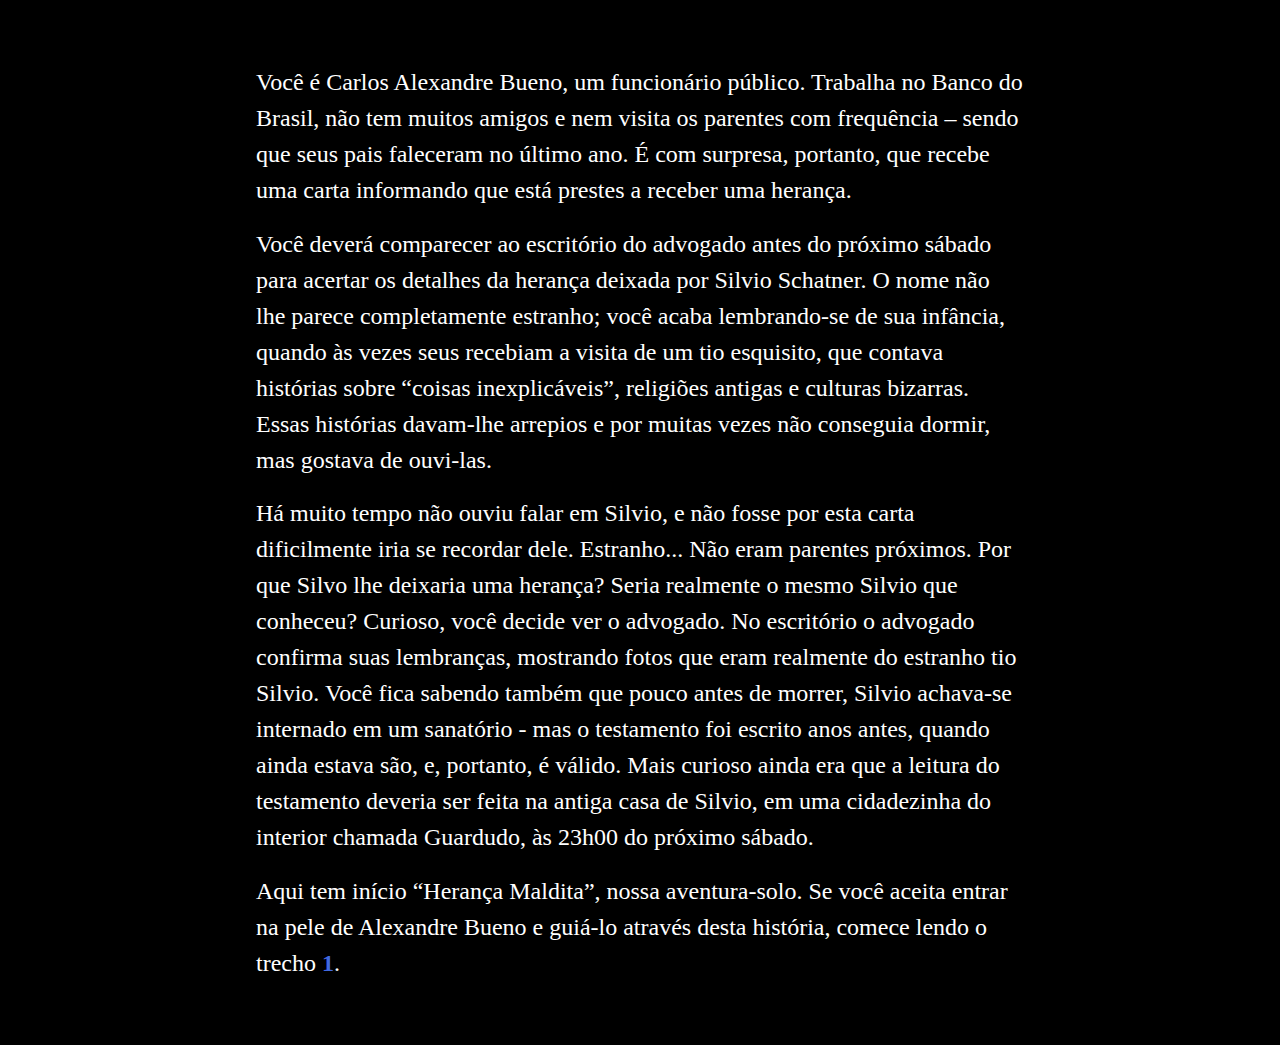
==== index.html @ a51f0513 ":construction: upload index file" ====
<!DOCTYPE html>
<html>
<head>
<meta charset="utf-8">
<meta content="width=device-width, initial-scale=1" name="viewport">
<title>Herança Maldita</title>
<style title="Twine CSS">@keyframes appear{0%{opacity:0}to{opacity:1}}@keyframes fade-in-out{0%,to{opacity:0}50%{opacity:1}}@keyframes rumble{25%{top:-0.1em}75%{top:.1em}0%,to{top:0px}}@keyframes shudder{25%{left:.1em}75%{left:-0.1em}0%,to{left:0px}}@keyframes buoy{25%{top:.25em}75%{top:-0.25em}0%,to{top:0px}}@keyframes sway{25%{left:.25em}75%{left:-0.25em}0%,to{left:0px}}@keyframes pulse{0%{transform:scale(0, 0)}20%{transform:scale(1.2, 1.2)}40%{transform:scale(0.9, 0.9)}60%{transform:scale(1.05, 1.05)}80%{transform:scale(0.925, 0.925)}to{transform:scale(1, 1)}}@keyframes zoom-in{0%{transform:scale(0, 0)}to{transform:scale(1, 1)}}@keyframes shudder-in{0%,to{transform:translateX(0em)}5%,25%,45%{transform:translateX(-1em)}15%,35%,55%{transform:translateX(1em)}65%{transform:translateX(-0.6em)}75%{transform:translateX(0.6em)}85%{transform:translateX(-0.2em)}95%{transform:translateX(0.2em)}}@keyframes rumble-in{0%,to{transform:translateY(0em)}5%,25%,45%{transform:translateY(-1em)}15%,35%,55%{transform:translateY(1em)}65%{transform:translateY(-0.6em)}75%{transform:translateY(0.6em)}85%{transform:translateY(-0.2em)}95%{transform:translateY(0.2em)}}@keyframes fidget{0%,8.1%,82.1%,31.1%,38.1%,44.1%,40.1%,47.1%,74.1%,16.1%,27.1%,72.1%,24.1%,95.1%,6.1%,36.1%,20.1%,4.1%,91.1%,14.1%,87.1%,to{left:0px;top:0px}8%,82%,31%,38%,44%{left:-1px}40%,47%,74%,16%,27%{left:1px}72%,24%,95%,6%,36%{top:-1px}20%,4%,91%,14%,87%{top:1px}}@keyframes slide-right{0%{transform:translateX(-100vw)}}@keyframes slide-left{0%{transform:translateX(100vw)}}@keyframes slide-up{0%{transform:translateY(100vh)}}@keyframes slide-down{0%{transform:translateY(-100vh)}}@keyframes fade-right{0%{opacity:0;transform:translateX(-1em)}to{opacity:1}}@keyframes fade-left{0%{opacity:0;transform:translateX(1em)}to{opacity:1}}@keyframes fade-up{0%{opacity:0;transform:translateY(1em)}to{opacity:1}}@keyframes fade-down{0%{opacity:0;transform:translateY(-1em)}to{opacity:1}}@keyframes flicker{0%,29%,31%,63%,65%,77%,79%,86%,88%,91%,93%{opacity:0}30%{opacity:.2}64%{opacity:.4}78%{opacity:.6}87%{opacity:.8}92%,to{opacity:1}}@keyframes blur{0%{filter:blur(2rem);opacity:0}25%{opacity:1}to{filter:blur(0rem);opacity:1}}.dom-debug-mode tw-story,.dom-debug-mode tw-passage,.dom-debug-mode tw-sidebar,.dom-debug-mode tw-include,.dom-debug-mode tw-hook,.dom-debug-mode tw-expression,.dom-debug-mode tw-link,.dom-debug-mode tw-dialog,.dom-debug-mode tw-columns,.dom-debug-mode tw-column,.dom-debug-mode tw-align{outline:1px solid #f5a3da;min-height:32px;display:block !important}.dom-debug-mode tw-story::before,.dom-debug-mode tw-passage::before,.dom-debug-mode tw-sidebar::before,.dom-debug-mode tw-include::before,.dom-debug-mode tw-hook::before,.dom-debug-mode tw-expression::before,.dom-debug-mode tw-link::before,.dom-debug-mode tw-dialog::before,.dom-debug-mode tw-columns::before,.dom-debug-mode tw-column::before,.dom-debug-mode tw-align::before{position:absolute;top:0;left:0;height:16px;background-color:#f5a3da;color:#000;font-size:16px;font-weight:normal;font-style:normal;font-family:monospace;display:inline-block;line-height:100%;white-space:pre;z-index:999997}.dom-debug-mode tw-story:hover,.dom-debug-mode tw-passage:hover,.dom-debug-mode tw-sidebar:hover,.dom-debug-mode tw-include:hover,.dom-debug-mode tw-hook:hover,.dom-debug-mode tw-expression:hover,.dom-debug-mode tw-link:hover,.dom-debug-mode tw-dialog:hover,.dom-debug-mode tw-columns:hover,.dom-debug-mode tw-column:hover,.dom-debug-mode tw-align:hover{outline:1px solid #fc9}.dom-debug-mode tw-story:hover::before,.dom-debug-mode tw-passage:hover::before,.dom-debug-mode tw-sidebar:hover::before,.dom-debug-mode tw-include:hover::before,.dom-debug-mode tw-hook:hover::before,.dom-debug-mode tw-expression:hover::before,.dom-debug-mode tw-link:hover::before,.dom-debug-mode tw-dialog:hover::before,.dom-debug-mode tw-columns:hover::before,.dom-debug-mode tw-column:hover::before,.dom-debug-mode tw-align:hover::before{background-color:#fc9;transition:background-color 1s}.dom-debug-mode tw-passage,.dom-debug-mode tw-include,.dom-debug-mode tw-hook,.dom-debug-mode tw-expression,.dom-debug-mode tw-link,.dom-debug-mode tw-dialog,.dom-debug-mode tw-columns,.dom-debug-mode tw-column,.dom-debug-mode tw-align{padding:1em;margin:0}.dom-debug-mode tw-story::before{content:'<tw-story tags="' attr(tags) '">'}.dom-debug-mode tw-passage::before{top:-16px;content:'<tw-passage tags="' attr(tags) '">'}.dom-debug-mode tw-sidebar::before{top:-16px;content:"<tw-sidebar>"}.dom-debug-mode tw-hook::before{content:'<tw-hook name="' attr(name) '">'}.dom-debug-mode tw-expression::before{content:'<tw-expression name="' attr(name) '">'}.dom-debug-mode tw-link::before{content:'<tw-link name="' attr(name) '">'}.dom-debug-mode tw-dialog::before{content:"<tw-dialog>"}.dom-debug-mode tw-columns::before{content:"<tw-columns>"}.dom-debug-mode tw-column::before{content:"<tw-column>"}.dom-debug-mode tw-align::before{content:"<tw-align>"}.dom-debug-mode tw-include::before{content:'<tw-include type="' attr(type) '" name="' attr(name) '">'}tw-open-button[goto]{display:none}.debug-mode tw-open-button[replay],.debug-mode tw-open-button[goto]{display:inline}.debug-mode tw-expression{display:inline-block !important}.debug-mode tw-expression[type=variable]::after{font-size:.8rem;padding-left:.2rem;padding-right:.2rem;vertical-align:top;content:"$" attr(name)}.debug-mode tw-expression[type=tempVariable]::after{font-size:.8rem;padding-left:.2rem;padding-right:.2rem;vertical-align:top;content:"_" attr(name)}.debug-mode tw-expression[return=boolean]{background-color:rgba(179,179,179,.2)}.debug-mode tw-expression[return=array]{background-color:rgba(255,102,102,.2)}.debug-mode tw-expression[return=dataset]{background-color:rgba(255,128,0,.2)}.debug-mode tw-expression[return=number]{background-color:rgba(255,179,102,.2)}.debug-mode tw-expression[return=datamap]{background-color:rgba(255,255,102,.2)}.debug-mode tw-expression[return=changer]{background-color:rgba(179,255,102,.2)}.debug-mode tw-expression[return=lambda]{background-color:rgba(102,255,102,.2)}.debug-mode tw-expression[return=hookname]{background-color:rgba(102,255,204,.2)}.debug-mode tw-expression[return=string]{background-color:rgba(102,255,255,.2)}.debug-mode tw-expression[return=datatype]{background-color:rgba(102,153,255,.2)}.debug-mode tw-expression[return=gradient],.debug-mode tw-expression[return=colour]{background-color:rgba(204,102,255,.2)}.debug-mode tw-expression[return=instant],.debug-mode tw-expression[return=macro]{background-color:rgba(240,117,199,.2)}.debug-mode tw-expression[return=command]{background-color:rgba(153,153,255,.2)}.debug-mode tw-expression.false{background-color:rgba(255,0,0,.2) !important}.debug-mode tw-expression[type=macro]::before{content:"(" attr(name) ":)";padding:0 .5rem;font-size:1rem;vertical-align:middle;line-height:normal;background-color:inherit;border:1px solid rgba(255,255,255,.5)}.debug-mode tw-expression[title]:not([title=""]){cursor:help}.debug-mode tw-hook{background-color:rgba(0,85,255,.1) !important}.debug-mode tw-hook::before{font-size:.8rem;padding-left:.2rem;padding-right:.2rem;vertical-align:top;content:"["}.debug-mode tw-hook::after{font-size:.8rem;padding-left:.2rem;padding-right:.2rem;vertical-align:top;content:"]"}.debug-mode tw-hook[name]::after{font-size:.8rem;padding-left:.2rem;padding-right:.2rem;vertical-align:top;content:"]<" attr(name) "|"}.debug-mode tw-pseudo-hook{background-color:rgba(255,170,0,.1) !important}.debug-mode tw-collapsed::before{font-size:.8rem;padding-left:.2rem;padding-right:.2rem;vertical-align:top;content:"{"}.debug-mode tw-collapsed::after{font-size:.8rem;padding-left:.2rem;padding-right:.2rem;vertical-align:top;content:"}"}.debug-mode tw-verbatim::before,.debug-mode tw-verbatim::after{font-size:.8rem;padding-left:.2rem;padding-right:.2rem;vertical-align:top;content:"`"}.debug-mode tw-align[style*="text-align: center"]{background:linear-gradient(to right, hsla(14deg, 100%, 87%, 0) 0%, hsla(14deg, 100%, 87%, 0.25) 50%, hsla(14deg, 100%, 87%, 0) 100%)}.debug-mode tw-align[style*="text-align: left"]{background:linear-gradient(to right, hsla(14deg, 100%, 87%, 0.25) 0%, hsla(14deg, 100%, 87%, 0) 100%)}.debug-mode tw-align[style*="text-align: right"]{background:linear-gradient(to right, hsla(14deg, 100%, 87%, 0) 0%, hsla(14deg, 100%, 87%, 0.25) 100%)}.debug-mode tw-column{background-color:rgba(189,228,255,.2)}.debug-mode tw-enchantment{animation:enchantment .5s infinite;border:1px solid}.debug-mode tw-link::after,.debug-mode tw-broken-link::after{font-size:.8rem;padding-left:.2rem;padding-right:.2rem;vertical-align:top;content:attr(passage-name)}.debug-mode tw-include{background-color:rgba(204,128,51,.1)}.debug-mode tw-include::before{font-size:.8rem;padding-left:.2rem;padding-right:.2rem;vertical-align:top;content:attr(type) ' "' attr(name) '"'}.debug-dialogs tw-backdrop:not(.eval-replay):not(.harlowe-crash){pointer-events:none;opacity:.1}tw-eval-replay tw-eval-code,tw-eval-replay tw-eval-explanation{max-height:20vh;overflow:auto;margin:10px auto}tw-eval-replay tw-eval-code{display:block;font-family:monospace;padding-bottom:1ex;border-bottom:2px solid gray}tw-eval-replay tw-eval-explanation{display:block;text-align:center}tw-eval-replay tw-eval-explanation>code{white-space:pre-wrap}tw-eval-replay tw-eval-explanation>code.from-block{width:40%;display:inline-block;text-align:left;max-height:4em;overflow-wrap:anywhere;overflow-y:scroll}tw-eval-replay tw-eval-explanation>code.from-block~.to-desc{width:calc(40% - 2em);margin-left:2em;display:inline-block}tw-eval-replay tw-eval-explanation>code.from-block+span::after{content:"..."}tw-eval-replay tw-eval-explanation>code.from-inline{text-align:right}tw-eval-replay tw-eval-explanation>:nth-child(2){white-space:pre}tw-eval-replay tw-eval-explanation>.to-desc{text-align:left}tw-eval-replay tw-eval-explanation>table{width:100%;margin-top:1em}tw-eval-replay tw-eval-explanation>table td{white-space:pre-wrap !important;word-wrap:anywhere}tw-eval-replay tw-eval-reason{text-align:center;font-size:80%;font-style:italic;display:block}tw-eval-replay tw-eval-it{text-align:center;font-size:80%;display:block}tw-eval-replay tw-dialog-links{display:-ms-flexbox;display:flex;-ms-flex-pack:distribute;justify-content:space-around}@keyframes enchantment{0%,to{border-color:#ffb366}50%{border-color:#6fc}}tw-debugger{position:fixed;box-sizing:border-box;bottom:0;right:0;z-index:999999;min-width:14em;min-height:1em;padding:0em .5em .5em 1em;font-size:1.25em;font-family:sans-serif;color:#262626;background-color:#fff;border-left:solid #262626 2px;border-top:solid #262626 2px;border-top-left-radius:.5em;opacity:1}tw-debugger.fade-panel:not(:hover){opacity:.33}tw-debugger.theme-dark{color:#d9d9d9;background-color:#000}tw-debugger.theme-dark{border-color:#d9d9d9 rgba(0,0,0,0) rgba(0,0,0,0) #d9d9d9}tw-debugger select{margin-right:1em;width:12em}tw-debugger button,tw-debugger tw-link{border-radius:3px;border:solid #999 1px;margin:auto 4px;color:#262626;background-color:#fff;cursor:pointer}tw-debugger button.enabled,tw-debugger tw-link.enabled{color:#000;background-color:#d9d9d9;box-shadow:inset #999 3px 5px .5em}tw-debugger.theme-dark button,tw-debugger.theme-dark tw-link{color:#d9d9d9;background-color:#000;border-color:#666}tw-debugger.theme-dark button.enabled,tw-debugger.theme-dark tw-link.enabled{color:#e6e6e6;background-color:#424242;box-shadow:inset #666 3px 5px .5em}tw-debugger button{font-size:1em;overflow-x:hidden;text-overflow:ellipsis;white-space:pre}tw-debugger tw-link{font-size:1.25em;border-radius:16px;border-style:solid;border-width:2px;text-align:center;padding:0px 8px;display:block}tw-debugger tw-link:hover{border-color:#262626;color:#262626}tw-debugger.theme-dark tw-link:hover{border-color:#d9d9d9;color:#d9d9d9}tw-debugger tw-dialog{background-color:#fff;color:#000;font-size:1.25em}tw-debugger.theme-dark tw-dialog{background-color:#000;color:#e6e6e6}tw-debugger .panel{display:-ms-flexbox;display:flex;-ms-flex-direction:column;flex-direction:column;position:absolute;bottom:100%;left:-2px;right:0;padding:1em;overflow-y:scroll;overflow-x:hidden;border:inherit;box-sizing:content-box;background-color:#fff;border-bottom:solid #999 2px;border-top-left-radius:.5em;border-bottom-left-radius:.5em;font-size:.8em}tw-debugger .panel:empty,tw-debugger .panel[hidden]{display:none}tw-debugger.theme-dark .panel{background-color:#000;border-bottom-color:#666}tw-debugger .panel-source .panel-row-buttons{width:2rem}tw-debugger .panel-source .source-tags{width:20%;font-style:italic}tw-debugger .panel-row-source td{font-family:monospace;font-size:1rem;white-space:pre-wrap;overflow-wrap:anywhere;max-height:8rem;padding:1rem}tw-debugger .panel-rows{width:100%;overflow-x:scroll}tw-debugger .panel-rows>*{display:table-row}tw-debugger .panel-rows>div:nth-of-type(2n){background-color:#e6e6e6}tw-debugger .panel-tools .panel-rows>*,tw-debugger .panel-options .panel-rows>*{margin-top:.4rem;display:block}tw-debugger.theme-dark .panel-rows>div:nth-of-type(2n){background-color:#212121}tw-debugger .panel-row-buttons{text-align:right}tw-debugger .panel-variables .panel-rows:empty::before{content:"~ No variables ~";font-style:italic;color:#575757;text-align:center}tw-debugger .panel-enchantments .panel-rows:empty::before{content:"~ No enchantments ~";font-style:italic;color:#575757;text-align:center}tw-debugger .panel-errors .panel-rows:empty::before{content:"~ No errors... for now. ~";font-style:italic;color:#575757;text-align:center}tw-debugger .panel-errors .panel-rows:empty+.panel-errors-bottom{display:none}tw-debugger.theme-dark .panel-variables .panel-rows:empty::before,tw-debugger.theme-dark .panel-enchantments .panel-rows:empty::before,tw-debugger.theme-dark .panel-errors .panel-rows:empty::before{color:#a8a8a8}tw-debugger .panel-rows:empty+.panel-variables-bottom{display:none}tw-debugger th[data-col]{text-decoration:underline;cursor:pointer}tw-debugger th[data-col][data-order=asc]::after{content:"↓"}tw-debugger th[data-col][data-order=desc]::after{content:"↑"}tw-debugger .panel-storylets:not(.panel-exclusive) .storylet-exclusive,tw-debugger .panel-storylets:not(.panel-urgent) .storylet-urgent{display:none}tw-debugger .storylet-exclusive,tw-debugger .storylet-urgent,tw-debugger .storylet-open{text-align:center}tw-debugger .panel-variables-bottom{padding-top:5px}tw-debugger .enchantment-row{min-height:1.5em}tw-debugger .variable-path{opacity:.4}tw-debugger .temporary-variable-scope,tw-debugger .enchantment-local{font-family:sans-serif;font-weight:normal;opacity:.8;font-size:.75em}tw-debugger .temporary-variable-scope:not(:empty)::before,tw-debugger .enchantment-local:not(:empty)::before{content:" in "}tw-debugger .variable-name,tw-debugger .enchantment-name{font-family:monospace;font-weight:bold}tw-debugger .variable-type{color:#575757;font-weight:normal;text-overflow:ellipsis;overflow:hidden;max-width:10em}tw-debugger.theme-dark .variable-type{color:#a8a8a8}tw-debugger .error-row{display:table-row;background-color:rgba(230,101,204,.3)}tw-debugger .error-row:nth-of-type(2n){background-color:rgba(237,145,219,.3)}tw-debugger .error-row>*{display:table-cell;padding:.25em .5em}tw-debugger .error-row .error-message[title]:not([title=""]){cursor:help}tw-debugger .error-row .error-passage{color:#575757}tw-debugger.theme-dark .error-row .error-passage{color:#a8a8a8}tw-debugger .storylet-row{background-color:rgba(193,240,225,.3)}tw-debugger .storylet-row:nth-child(2n){background-color:rgba(152,231,204,.3)}tw-debugger .storylet-row.storylet-closed{font-style:italic;background-color:#fff}tw-debugger .storylet-row.storylet-closed:nth-child(2n){background-color:#e6e6e6}tw-debugger .storylet-row.storylet-closed>:not(.storylet-lambda){opacity:.6}.storylet-error tw-debugger .storylet-row{background-color:rgba(230,101,204,.3)}.storylet-error tw-debugger .storylet-row:nth-child(2n){background-color:rgba(237,145,219,.3)}tw-debugger .storylet-row .storylet-name,tw-debugger .storylet-row .storylet-value{display:inline-block;width:50%}tw-debugger .storylet-row .storylet-lambda{font-family:monospace;font-size:1rem;white-space:pre-wrap;overflow-wrap:anywhere}tw-debugger.theme-dark .storylet-row.storylet-closed{background-color:#000}tw-debugger.theme-dark .storylet-row.storylet-closed:nth-child(2n){background-color:#212121}tw-debugger .tabs{padding-bottom:.5em}tw-debugger .tab{border-radius:0px 0px .5em .5em;border-top:none;top:-2px}tw-debugger .resizer-h{position:absolute;height:14em;border-left:2px solid #999;border-right:2px solid #999;top:10px;left:4px;width:8px;cursor:ew-resize}tw-debugger.theme-dark .resizer-h{border-color:rgba(0,0,0,0) #666}tw-debugger .resizer-v{position:absolute;height:8px;border-top:2px solid #999;border-bottom:2px solid #999;margin-bottom:4px;top:4px;left:10px;width:95%;cursor:ns-resize;box-sizing:border-box}tw-debugger.theme-dark .resizer-v{border-color:#666 rgba(0,0,0,0)}tw-debugger mark{color:inherit;background-color:rgba(101,230,230,.3) !important}tw-dialog{z-index:999997;border:#fff solid 2px;padding:2em;color:#fff;background-color:#000;display:block}@media(min-width: 576px){tw-dialog{max-width:50vw}}tw-dialog input[type=text]{font-size:inherit;width:100%;border:solid #fff !important}tw-dialog-links{text-align:right;display:-ms-flexbox;display:flex;-ms-flex-pack:end;justify-content:flex-end}tw-backdrop{z-index:999996;position:fixed;top:0;left:0;right:0;bottom:0;background-color:rgba(0,0,0,.8);display:-ms-flexbox;display:flex;-ms-flex-align:center;align-items:center;-ms-flex-pack:center;justify-content:center}tw-backdrop~tw-backdrop{display:none}tw-link,.enchantment-link{cursor:pointer;color:#4169e1;font-weight:bold;text-decoration:none;transition:color .2s ease-in-out}tw-passage [style^=color] tw-link:not(:hover),tw-passage [style*=" color"] tw-link:not(:hover),tw-passage [style^=color][hover=true] tw-link:hover,tw-passage [style*=" color"][hover=true] tw-link:hover,tw-passage [style^=color] .enchantment-link:not(:hover),tw-passage [style*=" color"] .enchantment-link:not(:hover),tw-passage [style^=color][hover=true] .enchantment-link:hover,tw-passage [style*=" color"][hover=true] .enchantment-link:hover{color:inherit}tw-link:hover,.enchantment-link:hover{color:#00bfff}tw-link:active,.enchantment-link:active{color:#dd4b39}.visited{color:#6941e1}tw-passage [style^=color] .visited:not(:hover),tw-passage [style*=" color"] .visited:not(:hover),tw-passage [style^=color][hover=true] .visited:hover,tw-passage [style*=" color"][hover=true] .visited:hover{color:inherit}.visited:hover{color:#e3e}tw-broken-link{color:#933;border-bottom:2px solid #933;cursor:not-allowed}tw-passage [style^=color] tw-broken-link:not(:hover),tw-passage [style*=" color"] tw-broken-link:not(:hover),tw-passage [style^=color][hover=true] tw-broken-link:hover,tw-passage [style*=" color"][hover=true] tw-broken-link:hover{color:inherit}tw-link.enchantment-mouseover,.link.enchantment-mouseover,tw-expression.enchantment-mouseover>tw-link{color:inherit;font-weight:inherit;transition:none;cursor:inherit;border-bottom:2px dashed #999}tw-link.enchantment-mouseover:hover,tw-link.enchantment-mouseover:active,.link.enchantment-mouseover:hover,.link.enchantment-mouseover:active,tw-expression.enchantment-mouseover>tw-link:hover,tw-expression.enchantment-mouseover>tw-link:active{color:inherit}tw-link.enchantment-mouseover.enchantment-button,.link.enchantment-mouseover.enchantment-button,tw-expression.enchantment-mouseover>tw-link.enchantment-button{border-style:dashed}tw-link.enchantment-mouseout,.link.enchantment-mouseout,tw-expression.enchantment-mouseout>tw-link{color:inherit;font-weight:inherit;transition:none;cursor:inherit;border:rgba(64,149,191,.6) 1px solid;border-radius:.2em}tw-link.enchantment-mouseout:hover,tw-link.enchantment-mouseout:active,.link.enchantment-mouseout:hover,.link.enchantment-mouseout:active,tw-expression.enchantment-mouseout>tw-link:hover,tw-expression.enchantment-mouseout>tw-link:active{color:inherit}tw-link.enchantment-mouseout:hover,.link.enchantment-mouseout:hover,tw-expression.enchantment-mouseout>tw-link:hover{background-color:rgba(175,197,207,.75);border:rgba(0,0,0,0) 1px solid}tw-link.enchantment-dblclick,.link.enchantment-dblclick,tw-expression.enchantment-dblclick>tw-link{color:inherit;font-weight:inherit;transition:none;cursor:inherit;cursor:pointer;border:2px solid #999;border-radius:0}tw-link.enchantment-dblclick:hover,tw-link.enchantment-dblclick:active,.link.enchantment-dblclick:hover,.link.enchantment-dblclick:active,tw-expression.enchantment-dblclick>tw-link:hover,tw-expression.enchantment-dblclick>tw-link:active{color:inherit}tw-link.enchantment-dblclick:active,.link.enchantment-dblclick:active,tw-expression.enchantment-dblclick>tw-link:active{background-color:#999}tw-link.enchantment-button,.link.enchantment-button,.enchantment-button:not(.link) tw-link,.enchantment-button:not(.link) .link{border-radius:16px;border-style:solid;border-width:2px;text-align:center;padding:0px 8px;display:block}.enchantment-button{display:block}.enchantment-clickblock{cursor:pointer;width:100%;height:100%;display:block}.enchantment-clickblock>:not(tw-enchantment)::after{content:"";width:100%;height:100%;top:0;left:0;display:block;box-sizing:border-box;position:absolute;pointer-events:none;color:rgba(65,105,225,.5);transition:color .2s ease-in-out}.enchantment-clickblock>:not(tw-enchantment):hover::after{color:rgba(0,191,255,.5)}.enchantment-clickblock>:not(tw-enchantment):active::after{color:rgba(222,78,59,.5)}.enchantment-clickblock>:not(tw-enchantment)::after{box-shadow:inset 0 0 0 .5vmax}.enchantment-clickblock>tw-passage::after,.enchantment-clickblock>tw-sidebar::after{box-shadow:0 0 0 .5vmax}.enchantment-mouseoverblock>:not(tw-enchantment)::after{content:"";width:100%;height:100%;top:0;left:0;display:block;box-sizing:border-box;position:absolute;pointer-events:none;border:2px dashed #999}.enchantment-mouseoutblock>:not(tw-enchantment)::after{content:"";width:100%;height:100%;top:0;left:0;display:block;box-sizing:border-box;position:absolute;pointer-events:none;border:rgba(64,149,191,.6) 2px solid}.enchantment-mouseoutblock:hover>:not(tw-enchantment)::after{content:"";width:100%;height:100%;top:0;left:0;display:block;box-sizing:border-box;position:absolute;pointer-events:none;background-color:rgba(175,197,207,.75);border:rgba(0,0,0,0) 2px solid;border-radius:.2em}.enchantment-dblclickblock>:not(tw-enchantment)::after{content:"";width:100%;height:100%;top:0;left:0;display:block;box-sizing:border-box;position:absolute;pointer-events:none;cursor:pointer;border:2px solid #999}tw-dialog-links{padding-top:1.5em}tw-dialog-links tw-link{border-radius:16px;border-style:solid;border-width:2px;text-align:center;padding:0px 8px;display:block;display:inline-block}html{margin:0;height:100%;overflow-x:hidden}*,:before,:after{position:relative;box-sizing:inherit}body{margin:0;height:100%}tw-storydata{display:none}tw-story{display:-ms-flexbox;display:flex;-ms-flex-direction:column;flex-direction:column;font:100% Georgia,serif;box-sizing:border-box;width:100%;min-height:100%;font-size:1.5em;line-height:1.5em;padding:5% 5%;overflow:hidden;background-color:#000;color:#fff}tw-story [style*=content-box] *{box-sizing:border-box}@media(min-width: 576px){tw-story{padding:5% 20%}}tw-story tw-consecutive-br{display:block;height:1.6ex;visibility:hidden}tw-story select{background-color:rgba(0,0,0,0);font:inherit;border-style:solid;padding:2px}tw-story select:not([disabled]){color:inherit}tw-story textarea{resize:none;background-color:rgba(0,0,0,0);font:inherit;color:inherit;border-style:none;padding:2px}tw-story input[type=text]{background-color:rgba(0,0,0,0);font:inherit;color:inherit;border-style:none}tw-story input[type=checkbox]{transform:scale(1.5);margin:0 .5em .5em .5em;vertical-align:middle}tw-story tw-noscript{animation:appear .8s}tw-passage{display:block}tw-sidebar{text-align:center;display:-ms-flexbox;display:flex;-ms-flex-pack:justify;justify-content:space-between}@media(min-width: 576px){tw-sidebar{left:-5em;width:3em;position:absolute;-ms-flex-direction:column;flex-direction:column}tw-enchantment[style*=width]>tw-sidebar{width:inherit}}tw-icon{display:inline-block;margin:.5em 0;font-size:66px;font-family:"Verdana",sans-serif}tw-icon[alt]{opacity:.2;cursor:pointer}tw-icon[alt]:hover{opacity:.4}tw-icon[data-label]::after{font-weight:bold;content:attr(data-label);font-size:20px;bottom:-20px;left:-50%;white-space:nowrap}tw-meter{display:block}tw-hook:empty,tw-expression:empty{display:none}tw-error{display:inline-block;border-radius:.2em;padding:.2em;font-size:1rem;cursor:help;white-space:pre-wrap}tw-error.error{background-color:rgba(223,58,190,.6);color:#fff}tw-error.warning{background-color:rgba(223,140,58,.6);color:#fff;display:none}.debug-mode tw-error.warning{display:inline}tw-error-explanation{display:block;font-size:.8rem;line-height:1rem}tw-open-button,tw-folddown{cursor:pointer;line-height:0em;border-radius:4px;border:1px solid rgba(255,255,255,.5);font-size:.8rem;margin:0 .2rem;padding:3px;white-space:pre}tw-folddown::after{content:"▶"}tw-folddown.open::after{content:"▼"}tw-open-button[replay]{display:none}tw-error tw-open-button,tw-eval-replay tw-open-button{display:inline !important}tw-open-button::after{content:attr(label)}tw-notifier{border-radius:.2em;padding:.2em;font-size:1rem;background-color:rgba(223,182,58,.4);display:none}.debug-mode tw-notifier{display:inline}tw-notifier::before{content:attr(message)}tw-colour{border:1px solid #000;display:inline-block;width:1em;height:1em}tw-enchantment:empty{display:none}h1{font-size:3em}h2{font-size:2.25em}h3{font-size:1.75em}h1,h2,h3,h4,h5,h6{line-height:1em;margin:.3em 0 .6em 0}pre{font-size:1rem;line-height:initial}small{font-size:70%}big{font-size:120%}mark{color:rgba(0,0,0,.6);background-color:#ff9}ins{color:rgba(0,0,0,.6);background-color:rgba(255,242,204,.5);border-radius:.5em;box-shadow:0em 0em .2em #ffe699;text-decoration:none}center{text-align:center;margin:0 auto;width:60%}blink{text-decoration:none;animation:fade-in-out 1s steps(1, end) infinite alternate}tw-align{display:block}tw-columns{display:-ms-flexbox;display:flex;-ms-flex-direction:row;flex-direction:row;-ms-flex-pack:justify;justify-content:space-between}.transition-in{animation:appear 0ms step-start}.transition-out{animation:appear 0ms step-end}[data-t8n^=dissolve].transition-in,[data-t8n=fade].transition-in{animation:appear .8s}[data-t8n^=dissolve].transition-out,[data-t8n=fade].transition-out{animation:appear .8s reverse}[data-t8n^=shudder].transition-in{display:inline-block !important;animation:shudder-in .8s}[data-t8n^=shudder].transition-out{display:inline-block !important;animation:shudder-in .8s reverse}[data-t8n^=rumble].transition-in{display:inline-block !important;animation:rumble-in .8s}[data-t8n^=rumble].transition-out{display:inline-block !important;animation:rumble-in .8s reverse}[data-t8n^=pulse].transition-in{animation:pulse .8s;display:inline-block !important}[data-t8n^=pulse].transition-out{animation:pulse .8s reverse;display:inline-block !important}[data-t8n^=zoom].transition-in{animation:zoom-in .8s;display:inline-block !important}[data-t8n^=zoom].transition-out{animation:zoom-in .8s reverse;display:inline-block !important}[data-t8n^=blur].transition-in{animation:blur .8s;display:inline-block !important}[data-t8n^=blur].transition-out{animation:blur .8s reverse;display:inline-block !important}[data-t8n^=slideleft].transition-in{animation:slide-left .8s;display:inline-block !important}[data-t8n^=slideleft].transition-out{animation:slide-right .8s reverse;display:inline-block !important}[data-t8n^=slideright].transition-in{animation:slide-right .8s;display:inline-block !important}[data-t8n^=slideright].transition-out{animation:slide-left .8s reverse;display:inline-block !important}[data-t8n^=slideup].transition-in{animation:slide-up .8s;display:inline-block !important}[data-t8n^=slideup].transition-out{animation:slide-down .8s reverse;display:inline-block !important}[data-t8n^=slidedown].transition-in{animation:slide-down .8s;display:inline-block !important}[data-t8n^=slidedown].transition-out{animation:slide-up .8s reverse;display:inline-block !important}[data-t8n^=fadeleft].transition-in{animation:fade-left .8s;display:inline-block !important}[data-t8n^=fadeleft].transition-out{animation:fade-right .8s reverse;display:inline-block !important}[data-t8n^=faderight].transition-in{animation:fade-right .8s;display:inline-block !important}[data-t8n^=faderight].transition-out{animation:fade-left .8s reverse;display:inline-block !important}[data-t8n^=fadeup].transition-in{animation:fade-up .8s;display:inline-block !important}[data-t8n^=fadeup].transition-out{animation:fade-down .8s reverse;display:inline-block !important}[data-t8n^=fadedown].transition-in{animation:fade-down .8s;display:inline-block !important}[data-t8n^=fadedown].transition-out{animation:fade-up .8s reverse;display:inline-block !important}[data-t8n^=flicker].transition-in{animation:flicker .8s}[data-t8n^=flicker].transition-out{animation:flicker .8s reverse}
</style>
</head>
<body>
<tw-story><noscript><tw-noscript>JavaScript needs to be enabled to play Herança Maldita.</tw-noscript></noscript></tw-story>
<tw-storydata name="Herança Maldita" startnode="1" creator="Twine" creator-version="2.8.1" format="Harlowe" format-version="3.3.8" ifid="4A092D1C-9FEF-46A9-9E83-9A3EE70A701B" options="" tags="" zoom="1" hidden><style role="stylesheet" id="twine-user-stylesheet" type="text/twine-css"></style><script role="script" id="twine-user-script" type="text/twine-javascript"></script><tw-passagedata pid="1" name="Introdução" tags="" position="400,100" size="100,100">Você é Carlos Alexandre Bueno, um funcionário público. Trabalha no Banco do Brasil, não tem muitos amigos e nem visita os parentes com frequência – sendo que seus pais faleceram no último ano. É com surpresa, portanto, que recebe uma carta informando que está prestes a receber uma herança.

Você deverá comparecer ao escritório do advogado antes do próximo sábado para acertar os detalhes da herança deixada por Silvio Schatner. O nome não lhe parece completamente estranho; você acaba lembrando-se de sua infância, quando às vezes seus recebiam a visita de um tio esquisito, que contava histórias sobre “coisas inexplicáveis”, religiões antigas e culturas bizarras. Essas histórias davam-lhe arrepios e por muitas vezes não conseguia dormir, mas gostava de ouvi-las.

Há muito tempo não ouviu falar em Silvio, e não fosse por esta carta dificilmente iria se recordar dele. Estranho... Não eram parentes próximos. Por que Silvo lhe deixaria uma herança? Seria realmente o mesmo Silvio que conheceu? Curioso, você decide ver o advogado. No escritório o advogado confirma suas lembranças, mostrando fotos que eram realmente do estranho tio Silvio. Você fica sabendo também que pouco antes de morrer, Silvio achava-se internado em um sanatório - mas o testamento foi escrito anos antes, quando ainda estava são, e, portanto, é válido. Mais curioso ainda era que a leitura do testamento deveria ser feita na antiga casa de Silvio, em uma cidadezinha do interior chamada Guardudo, às 23h00 do próximo sábado.

Aqui tem início “Herança Maldita”, nossa aventura-solo. Se você aceita entrar na pele de Alexandre Bueno e guiá-lo através desta história, comece lendo o trecho [[1]].</tw-passagedata><tw-passagedata pid="2" name="1" tags="" position="400,225" size="100,100">Você decide ir à leitura do testamento, curioso como as condições e também para saber o que Silvio teria lhe deixado. Sábado, logo após o almoço, você ruma para o escritório do advogado. Chegando lá o encontra à sua espera, bem como outros dois herdeiros - um homem e uma mulher. Nenhum deles é familiar. Mais tarde você descobre tratar-se de Bóris, um antigo colega de faculdade de Silvio; e Kátia, outra parente distante que também não via há anos.

Foram todos no carro do advogado. A viagem para Guardudo leva algumas horas; talvez não demorasse tanto se não errassem o caminho duas vezes. Afinal, não havia placa alguma indicando a pequena estrada de terra que leva até a cidade.

Guardudo parece uma cidade saída do começo do século, cercada por uma imensa mata virgem. A população talvez não chegasse a mil habitantes, e as poucas pessoas nas ruas trajam roupas extremamente fora de época - literais peças de museu. Na rua principal (de onde podem ser vistas as fronteiras norte e sul de Guardudo, com um simples giro de cabeça) vocês decidem informar-se sobre a localização da casa de Silvio.

Como viaja no banco da frente, você desce do carro para pedir a informação. Há apenas duas pessoas por perto; um senhor de idade sentado nos degraus de entrada de uma casa, e um garotinho brincando na rua.

Se quiser perguntar ao velho, vá para [[27]].
Se quiser perguntar ao garoto, vá para [[9]].</tw-passagedata><tw-passagedata pid="3" name="27" tags="" position="400,350" size="100,100">Por ser uma cidade pequena, o velho senhor deve ter conhecido Silvio - e provavelmente sabe onde fica sua casa. Ele olha de maneira estranha quando você se aproxima; um olhar fixo que de alguma maneira faz você gelar.

- A casa de Silvio? - resmunga o velho, depois de uma longa pausa.

- Ocê tá vendo aquela colina no fim da rua? A casa fica lá em cima. Mas vô logo avisando, aqui é lugar malassombrado. Se ocêis ficá, pode nunca mais vortá prá cidade grande. É, pode nunca mais vortá... he, he, he...

Você se afasta, enquanto o velho prossegue com sua risada histérica. Melhor ficar longe desse maluco e suas crendices idiotas.

Vá para [[37]].</tw-passagedata><tw-passagedata pid="4" name="9" tags="" position="525,350" size="100,100">A criança não parece ligar para sua aproximação e continua como que estava fazendo. Chegando mais perto você percebe que o moleque está enterrando um rato vivo, deixando apenas a cabeça para fora. Ele diz que não sabe nada sobre nenhum Silvio - mas você lembra-se que o advogado mencionou &quot;a casa da colina&quot; e pergunta sobre ela.

- A casa da colina eu sei onde é - responde ele. - É a casa do //homi// mau. Ele ia //cabá// com todo mundo, mas papai deu um jeito nele e ele //foi&#39;mbora//. Você é um //homi// mau?

Depois de algum trabalho para convencer o garoto de que você não é um &quot;homi mau&quot;, ele indica o caminho até a casa. Você agradece e reflete sobre a imaginação fértil das crianças - e suas brincadeiras estranhas...

Vá para [[37]].</tw-passagedata><tw-passagedata pid="5" name="37" tags="" position="525,475" size="100,100">Seguindo até o fim da rua vocês logo percebem uma alta colina, com uma casa em seu topo. A casa de Silvio, com certeza. A colina é cercada de mato fechado, e mesmo a trilha que leva até a casa está um pouco tomada pela vegetação. Enquanto vocês rumam parar lá as pessoas na rua param para observá-los; uma mulher atira pedras no carro, mas não acerta nenhuma.

A casa parece abandonada. A porta da frente está fechada com um cadeado enferrujado, que por pouco não abre com a chave em poder do advogado. Um forte cheiro de mofo toma conta do ar. O interior é escuro, e a luz do poente não deixa ver muita coisa. Sabendo que a casa certamente não teria luz elétrica, o advogado trouxe um lampião a querosene e algumas velas.

O advogado leva-os até um escritório, onde vocês devem aguardar até a hora marcada. Ele diz que vocês podem olhar a casa se quiserem, mas Silvio deixou recomendações para que o porão não seja visitado antes da leitura do testamento.

Se quiser ficar quietinho e esperar pelas onze da noite, vá para [[30]].
Se quiser ver a casa, vá para [[28]].</tw-passagedata><tw-passagedata pid="6" name="30" tags="" position="525,600" size="100,100">Você espera pacientemente no escritório pela leitura do testamento. Está conversando com o advogado para passar o tempo, até que alguém bate à porta. Vocês vão ver quem é. Dois homens, um deles trajado como policial, apresentam-se como o prefeito e o delegado de Guardudo. Dizem que vocês não poderiam estar nesta casa sem permissão do Conselho Municipal. O advogado explica sobre o testamento, mas eles não parecem se importar.

- Só há uma maneira de acertar tudo - diz o delegado. - Um de vocês deve ir à delegacia para explicar tudinho. Caso contrário, não podem ficar aqui.

Você acha tudo isso um absurdo. Não importa que sejam eles, não têm direito nenhum de dizer se vocês podem ou não ficar na cidade. Mas parece que não vão deixá-los em paz se alguém não for com eles.

Se você quiser acompanhá-los, vá para [[21]].
Se decidir ficar na casa, vá para [[32]].</tw-passagedata><tw-passagedata pid="7" name="28" tags="" position="650,600" size="100,100">Levando uma vela você decide dar uma espiada na casa, que poderá vir a ser sua herança. É uma grande mansão, mas parece velha e acabada. Se alguém quiser viver nela deverá pensar em uma boa reforma.

Quando você prepara-se para subir até o andar de cima, escuta alguma coisa. O som vem de uma pequena porta sob a escada. Prestando mais atenção, você percebe que alguém está quebrando alguma coisa lá embaixo. Alguém está trancado no porão?

Se quiser abrir a porta e ir ao porão, vá para [[4]].
Se quiser voltar ao escritório e esperar pela leitura do testamento, vá para [[30]].</tw-passagedata><tw-passagedata pid="8" name="4" tags="" position="650,725" size="100,100">Você abre a porta do porão e desce cuidadosamente, com cuidado para que a vela não apague. Chegando lá embaixo, nota que tudo a volta parece destruído. Aquele que deve ser o prisioneiro vem em sua direção. Quem o teria trancado aqui?

O homem usa roupas rasgadas e apodrecidas, que exalam um forte cheiro de carniça. A aparência dele parece estranha sob a luz da vela; seus olhos estão perdidos no vazio, e sua pele é muito pálida. Quando se prepara para falar com ele, uma mão veloz fecha-se à volta de seu pescoço e começa a apertar.

Você está tão surpreso que não consegue reagir. Sua garganta é esmagada. Sua última visão antes que a vela caia são aqueles olhos esbranquiçados, fixos, desejosos de morte...</tw-passagedata><tw-passagedata pid="9" name="21" tags="" position="525,725" size="100,100">É melhor que você os acompanhe. Se ninguém fizer isso, eles não os deixarão em paz. Você pega as chaves do carro do advogado e segue-os até a cidade.

Vocês estacionam diante da delegacia e entram. A atitude dos dois fica ainda pior: eles dizem que você desacatou as leis locais e deverá ficar detido até o dia de seu julgamento. Você protesta, alegando que tudo isso é inconstitucional - mas, antes mesmo que você termine essa palavra, um dos guardas abre a porta de uma cela e ordena que entre.

Se quiser tentar fugir desses loucos e voltar a casa, vá para [[2]].
Se quiser aguardar para ver até onde chega essa palhaçada, vá para [[13]].</tw-passagedata><tw-passagedata pid="10" name="32" tags="" position="400,725" size="100,100">Você acha que esses dois não tem o direito de incomodá-los e quer ficar na casa para a leitura do testamento. Como eles insistem que alguém os acompanhe, Boris decide ir.

Vá para [[31]].</tw-passagedata><tw-passagedata pid="11" name="2" tags="" position="525,850" size="100,100">Você não pretende confiar nas leis desta cidade de loucos. Caminha na direção da saída e, quando o guarda segura seu braço para detê-lo, o nervosismo faz com que você o derrube com um soco no estômago.

O delegado puxa a arma, dando-lhe a certeza de que você está lidando com lunáticos. Felizmente consegue chegar até o carro e dirigir de volta para à casa. Para sua surpresa, ninguém o segue. Chegando lá, você descobre que Bóris não está. Foi à cidade para descobrir o que estava acontecendo. Depois de ouvir o que aconteceu, o advogado pede calma a todos e sugere que esperem pela volta de Bóris antes de tomar qualquer atitude.

Vá para [[31]].</tw-passagedata><tw-passagedata pid="12" name="13" tags="" position="650,850" size="100,100">Resignado, você aceita ficar na cela. Deita-se na cama estreita e fica esperando para ver o que acontece. Com o tempo, acostuma-se ao silêncio, e consegue ouvir a conversa distante entre o guarda e o delegado. Não pode distinguir muita coisa, apenas algumas palavras... &quot;o forasteiro&quot;... &quot;sacrifício&quot;... &quot;deus-árvore&quot;... Nada que deixe você mais tranquilo.

Quando acaba de roer todas as suas unhas, você arrisca uma espiada fora da cela. O delegado não está, e o guarda cochila em uma cadeira logo ao lado. A chave é bem visível em seu bolso. Você poderia pegá-la - mas, se falhar, certamente vai acordá-lo.

Se quiser pegar a chave, vá para [[38]].
Se for esperar mais, vá para [[23]].</tw-passagedata><tw-passagedata pid="13" name="31" tags="" position="400,850" size="100,100">O tempo passa vagaroso, e finalmente chega a hora. Bóris não retornou, mas não é possível esperar por ele; o testamento deve ser lido agora.

O advogado abre o envelope lacrado e começa a leitura em voz alta. No documento, Silvio diz que sempre foi um incansável admirador do desconhecido. Suas pesquisas trouxeram-no até esta pequena cidade. Comprou uma casa no alto de uma colina e começou a investigar as redondezas. Descobriu que um grande mal rondava por aqui, criaturas hediondas escondiam-se nas matas. Teriam sido invocadas por um ritual profano, séculos atrás.

Silvio encontrou, em livros antigos, um feitiço capaz de expulsar as criaturas demoníacas que habitavam estas matas - mas descobriu, apenas tarde demais, que os habitantes da cidade eram aliados das entidades malignas. Acreditavam que servindo aos monstros, seriam recompensadas com poder e vida eterna; mas estavam enganadas. Os mortos da cidade realmente voltavam do túmulo, mas como zumbis sem mente - e provavelmente sem alma. Isso seria vida?

O testamento diz ainda que Silvio conseguiu prender um desses mortos-vivos em seu porão. É muito perigoso, de modo que o melhor é deixa-lo lá. Diz ainda que suas anotações estão escondidas no túmulo de João Sebastião Ferreira, e que sua herança é composta de dois apartamentos no Rio de Janeiro, esta casa e R$ 200.000,00, depositados em uma caderneta de poupança. Tudo será divido entre os herdeiros que conseguirem executar o ritual de esconjuração dos demônios.

O advogado mostra ainda um bilhete que deveria ser entregue aos herdeiros - mas ele foi escrito quando Silvio já estava internado no sanatório:

(align:&quot;=&gt;&lt;=&quot;)+(box:&quot;X&quot;)[//Morto-vivo//
//* Ser maldito – FogoFogoFogo//
//um dia outro - no caixão *//
//Destrói vermelho veste colar **//
]
O homem estava realmente maluco. Enquanto você pensa no que fazer diante da absurda proposta do testamento, alguém bate à porta. O advogado pega o lampião e vocês vão atender.

A porta aberta revela uma mulher maltrapilha, com roupas rasgadas e apodrecidas, que exalam uminacreditável fedor nauseante. Tudo acontece muito rápido: ela grita como um animal, pula para dentro e ataca o advogado, que derruba o lampião. Agarra seu pescoço com as mãos, e morde sua garganta. Kátia grita em pânico e foge, sumindo dentro da casa.

O lampião está caído no chão. Se quiser agarrá-lo e atacar a mulher com fogo, vá para [[15]].
Um grande e pesado pedaço de madeira está a seu alcance. Se quiser usá-lo para golpear a louca, vá pra [[5]].
Se não quiser fazer nada disso, vá para [[34]].</tw-passagedata><tw-passagedata pid="14" name="23" tags="" position="650,975" size="100,100">Você aguarda na cela até pouco antes da meia noite, conformado com a ideia de que perderá a leitura do testamento. Quando já começava a dormir, é acordado pelo som de cânticos estranhos: //comida para o deus-árvore... comida para o deus-árvore...//

Uma pequena multidão entra na delegacia. Todos usam mantos negros e seguram facas. O guarda desperta e pula da cadeira - mas, em vez de enfrentar os estranhos, tudo o que ele faz é destrancar a porta da cela.

As pessoas de manto entram, com suas facas.

Você se desespera e tenta reagir, mas eles são muitos. Quando a primeira lâmina penetra em seu corpo, percebe que é o fim...</tw-passagedata><tw-passagedata pid="15" name="15" tags="" position="400,975" size="100,100">Você imagina que existe alguma verdade no bilhete de Silvio. Agarra o lampião e atira contra a mulher. O querosene se espalha e transforma-a em uma tocha humana. Um grito hediondo escapa de usa garganta. Ela queima como papel amassado, muito mais rápido do que um ser humano normal queimaria; em poucos segundos está reduzida a pó.

É tarde para salvar o advogado, que está bem morto. Chocado com a cena funesta, você cambaleia sem rumo até entrar em um quarto.

Vá para [[7]].</tw-passagedata><tw-passagedata pid="16" name="5" tags="" position="525,975" size="100,100">A madeira parece uma boa arma. Você segura-a e bate com força nas costas da mulher, ms ela nem parece se incomodar: continua despedaçando a garganta do advogado, como se as violentas pauladas em seu dorso não fossem nada.

Se quiser tentar o lampião, vá para [[15]].
Se quiser agarrar a mulher para tentar afastá-la do advogado, vá para [[3]].
Se preferir fugir, vá para [[12]].</tw-passagedata><tw-passagedata pid="17" name="34" tags="" position="275,975" size="100,100">Com horror, você ouve a cartilagem da traqueia do homem se partir. A mulher parece estar devorando pedaços dele! Paralisado de medo, você não consegue fazer nada até o instante em que ela perde o interesse no advogado e avança em sua direção.

Você ainda pode pegar o lampião aceso e atacá-la. Se quiser fazer isso, vá para [[15]].
Se você acha que fugir é a melhor coisa a fazer, vá para [[12]].
Se quiser esperar para lutar com ela, vá para [[3]].</tw-passagedata><tw-passagedata pid="18" name="38" tags="" position="775,975" size="100,100">Devagar, com cuidado, você consegue puxar a chave do bolso do guarda. Destranca a fechadura e abre a porta, que range um pouco - mas o guarda apenas ronca mais alto. Grande carcereiro, esse! Quando sai da delegacia e chega ao carro, você mal pode acreditar nos próprios olhos: uma pequena multidão de pessoas com mantos negros vem em suas direção. Estão empunhando facas e entoando cânticos estranhos. Parece uma boa hora para cair fora!

Se quiser fugir desta cidade insana, vá para [[14]].
Se quiser voltar para a casa de Sílvio, vá para [[25]].</tw-passagedata><tw-passagedata pid="19" name="12" tags="" position="275,1225" size="100,100">Temendo que as histórias de Sílvio sejam reais, você decide fugir. Mas o lampião ficou na entrada, e você encontra-se na mais completa escuridão. Ultrapassa, sem perceber, a escada que leva ao andar de cima. Meio tateando e meio tropeçando, encontra a porta de um quarto e a escada que desce até o porão.

Se quiser entrar no quarto e trancar-se lá dentro, vá para [[11]].
Se quiser ir para o porão, vá para [[35]].
</tw-passagedata><tw-passagedata pid="20" name="3" tags="" position="525,1225" size="100,100">Você se atraca com a mulher e começam uma luta feroz. Ela é muito mais forte do que parece; você não consegue deter suas mãos quando elas fecham-se em volta de seu pescoço. Seus olhos enchem-se de sangue, e em poucos instantes o ar não chega mais a seus pulmões.

Pouco depois, você não precisa mais de ar: mortos não respiram.
</tw-passagedata><tw-passagedata pid="21" name="14" tags="" position="650,1225" size="100,100">Essa cidade é louca! Que se dane a herança! Você decide que não vai ficar aqui nem mais um minuto, e liga o carro. Essa gente quer matá-lo, e dinheiro nenhum no mundo vale isso. Quando passa, as pessoas tentam pará-lo. Algumas se jogam contra o carro. O pânico faz com que você pise fundo no acelerador, sumindo na estrada de terra que sai da cidade - mesmo sem certeza de que atropelou alguém ou não.

Vá para [[33]].</tw-passagedata><tw-passagedata pid="22" name="25" tags="" position="775,1225" size="100,100">Chegando à casa, você acha estranho quando encontra a porta aberta. Derrubada, na verdade. Corre para o escritório e cai de joelhos quando encontra o corpo mutilado do advogado. Feito em pedaços! Aqueles loucos da cidade devem ter feito isso!

Onde estão os outros? Talvez ainda estejam na casa.

Se quiser procurá-los, vá para [[18]].
Se quiser voltar para o carro e escapar deste pesadelo, vá para [[33]].</tw-passagedata><tw-passagedata pid="23" name="7" tags="" position="400,1225" size="100,100">Dentro do quarto você se sente mais seguro. Parece uma antiga biblioteca, mas os livros estão todos podres e espalhados pelo chão. Enquanto seus nervos recuperam-se do susto e você pondera sobre o que fazer, algo chama sua atenção do lado de fora da casa.

Abaixo da colina, andando pela estrada e portando tochas, muitas pessoas caminham em procissão. Vestem túnicas e cantam em uma língua que soa como latim ou coisa parecida. Pela quantidade de pessoas, toda a população da cidade deve estar ali. Observando mais atentamente você percebe que estão levando um estandarte. Mas, em vez de bandeira, o mastro traz o que parece ser um corpo humano!

A procissão segue e penetra na floresta perto da encosta da colina. Será que Silvio estava certo? Estariam eles indo à tumba onde as anotações sobre o ritual estão escondidas? Ou essa tumba estaria no cemitério da cidade?

Se você pretende seguir a procissão, vá para [[10]].
Se preferir ficar na casa e procurar por Kátia, vá para [[22]].
Se quiser ir à cidade, vá para [[17]].</tw-passagedata><tw-passagedata pid="24" name="11" tags="" position="225,1425" size="100,100">Você se lembra do testamento, que mencionava algo sobre uma criatura presa no porão. Não acreditou a princípio, mas agora a idéia já não parece tão absurda. Você evita o porão, entra no quarto e tranca a porta por dentro.

Depois de algum tempo não há mais barulho lá fora. Talvez aquele monstro tenha ido embora.

Vá para [[7]].
</tw-passagedata><tw-passagedata pid="25" name="35" tags="" position="100,1425" size="100,100">A porta do porão é a mais próxima e você pode se esconder lá enquanto não chega ajuda. Você destranca a porta e entra. A escuridão é total, e você tateia enquanto desce as escadas. Um forte odor de carne putrefata invade suas narinas, no exato instante em que você lembra-se de algo sobre...

Você grita de susto quando algo puxa sua perna, fazendo com que caia. Mal pode se recuperar da queda quando sente algo sobre você, apertando seu pescoço. Você tenta escapar, mas é tarde... Seus olhos nunca mais verão a luz do sol novamente.</tw-passagedata><tw-passagedata pid="26" name="10" tags="" position="350,1425" size="100,100">Sorrateiramente você sai pela janela e parte na direção da mata. É fácil achar o caminho que tomaram, pois há uma grande trilha aberta.

Logo você começa a escutar os cânticos novamente e chega a uma clareira. Para sua surpresa, todos estão em volta do grande mastro que você viu - e a pessoa morta espetada nele é Bóris!

O pânico domina seu corpo, e você vira-se para fugir. Quando está prestes a disparar em corrida, choca-se com uma árvore. Estranho, não parecia estar ali antes. Tenta dar a volta, mas acaba enroscando-se em um punhado de cipós. Parece loucura, coisa de pesadelo, mas quanto mais você se debate mais os cipós apertam.

Você finalmente se dá conta de que não é apenas seu pânico: os cipós estão realmente amarrando-o. Quando está totalmente preso, sem conseguir mover um músculo, a última coisa que você vê em vida é uma monstruosa bocarra abrindo-se no tronco da árvore...</tw-passagedata><tw-passagedata pid="27" name="22" tags="" position="475,1425" size="100,100">Você decide que vai continuar na casa e procurar por Kátia, que deve estar mais apavorada que você (ainda que isso pareça difícil). Tinta deduzir para onde ela teria ido, mas não consegue. Minutos depois, ao passar pela janela, você percebe várias figuras abandonando a mata. Elas têm o mesmo andar desengonçado da mulher que matou o advogado, e emitem horríveis sons inumanos. Algumas delas estão vindo nesta direção – e continuar aqui já não parece uma ideia tão boa.

Se quiser ir a floresta investigar a estranha procissão, vá para [[10]].
Se quiser ir a cidade, vá para [[8]].</tw-passagedata><tw-passagedata pid="28" name="17" tags="" position="600,1425" size="100,100">Você decide que é melhor ir para a cidade, quando nota algumas pessoas abandonando a mata. Elas espalham-se em diversas direções, andando de forma capenga, e parecem estar procurando alguma coisa – ou alguém! Algumas aproximam-se da casa, e é melhor você sair daqui antes que cheguem.

Vá para [[8]].</tw-passagedata><tw-passagedata pid="29" name="33" tags="" position="725,1425" size="100,100">A estrada de terra parece não ter fim. Você está quase acreditando que nunca mais voltará para casa, até encontrar o alívio da estrada asfaltada. Agora, mesmo longe daquele lugar, você sente que o nervosismo não o deixará que você durma tranquilo tão cedo. O remorso por abandonar os outros no meio dos loucos também não vai ajudar.

Ah, você mal pode esperar para denunciar os habitantes daquele lugar insano à Polícia Federal...</tw-passagedata><tw-passagedata pid="30" name="18" tags="" position="850,1425" size="100,100">Você corre pela casa, chamando por Kátia e Bóris. Quase desesperado, cruzando os corredores aos berros, vê alguém saindo de um dos quartos. A onda de alívio que o envolve não dura muito: é uma mulher, nua, inteiramente banhada em sangue.

Ela avança em sua direção e agarra sua garganta com uma força incrível. Você tenta soltar-se, mas é como lutar com uma estátua sólida. Não consegue fazer nada quando ela começa a arrancar pedaços seus com mordidas selvagens.

Não há mais escapatória. É o seu fim.</tw-passagedata><tw-passagedata pid="31" name="8" tags="" position="475,1550" size="100,100">Para evitar um encontro com outros daqueles seres malditos, você sai pela janela disposto a fugir pela cidade – mas, depois de uma rápida olhada percebe que o carro sumiu. Terá que ir a pé. Pulando de sombra em sombra, você consegue chegar à cidade sem ser notado. Avista um grupo de pessoas conversando na rua. Nenhuma delas viu você ou não lhe dão atenção.

Se quiser falar com eles, vá para [[39]].
Se quiser procurar um carro pra sair da cidade, vá para [[19]].
Se quiser procurar pelo cemitério, vá para [[29]].</tw-passagedata><tw-passagedata pid="32" name="39" tags="" position="475,1675" size="100,100">Talvez essas pessoas saibam algo sobre o que está acontecendo aqui. Você se aproxima e percebe que aos poucos, todos os olhares voltam-se na sua direção. Um olhar mais atento faz com que você perceba algo horrível: todos eles estão com as roupas manchadas de vermelho! Tarde demais, você chega a conclusão de que todos nessa cidade são loucos assassinos – e que foi tolice aproximar-se. Arrepender-se de sua estupidez é a última coisa que você consegue fazer antes que um deles aponte uma arma e atire. A bala tira a sua vida o mesmo instante.</tw-passagedata><tw-passagedata pid="33" name="19" tags="" position="600,1675" size="100,100">Você decide que é melhor procurar um carro para fugir dessa cidade de loucos o quanto antes. Essas pessoas provavelmente são tão insanas quanto aquelas que participavam da procissão, e não parece boa ideia expor-se assim. Você vasculha a cidade e acaba encontrando carro do advogado diante da delegacia. As luzes da delegacia estão acesas, mas não há ninguém na rua.

Vá para [[36]].</tw-passagedata><tw-passagedata pid="34" name="29" tags="" position="350,1675" size="100,100">No princípio não parecia possível acreditar nas histórias de Silvio, mas como continuar incrédulo depois desses acontecimentos?

O testamento dizia que as instruções para expulsar os demônios estão no túmulo do tal João Sebastião Ferreira. O cemitério da cidade pode ser visto ao longe. Você pula a janela e, rezando para não ser visto por nenhum daqueles loucos, chega até lá. Consegue pular o muro com certa facilidade. Você começa a procurar pelo túmulo correto. Olhando para as tumbas, um arrepio começa a percorrer seu corpo: todas estão abertas e vazias! Você não encontra nenhuma tumba com o nome João Sebastião Ferreira: talvez ele esteja enterrado no mausoléu no centro do cemitério, mas mesmo assim é fácil supor que seu túmulo esteja aberto como todos os outros.

Entrando no mausoléu, você sente um cheiro fétido, próprio de lugares fechados há anos. Logo você percebe a engenhosidade de Silvio: este lugar era reservado apenas a cinzas de corpos cremados (como podia haver crematório em uma cidade deste tamanho, você não faz nenhuma ideia). Ladrões de cemitério não se interessariam por cinzas - e qual o melhor lugar para esconder algo deles senão bem debaixo de suas barbas?

Você acende algumas velas e, rapidamente, encontra a urna que guarda as cinzas de João. Dentro, além das cinzas, estão o medalhão, dois frascos e alguns papéis em estado péssimo. Com muito cuidado para não estragar os papéis, você começa a lê-los:

(align:&quot;=&gt;&lt;=&quot;)+(box:&quot;X&quot;)[//Se você está lendo é porque consegui alguém para fazer aquilo que eu mesmo não tive coragem de executar. As pessoas da cidade são insanas, e seus rituais macabros parecem persistir por várias gerações; Os loucos acreditam em deuses-árvores e oferecem sacrifícios a eles em troca da vida eterna. De certo modo, seus mortos realmente se levantam da morte, mas como seres sem vida e sem mente, com sede de sangue: longe de ser uma pessoa com vida eterna...//
//Depois de muitos estudo, consegui achar um ritual para esconjurar os espíritos horrendos que se apossam da floresta. O medalhão irá proteger o portador contra eles, mas ao final do ritual, a peça deverá ser destruída. se o ritual não for executado corretamente, o medalhão também se tornará inútil. As instruções para executar o ritual estão anexadas a esta carta, e você pode ser a última esperança de expulsar esses seres antes que eles espalhem a sua influência a lugares mais distantes.//]

A carta aponta ainda o local onde o ritual deve ser realizado - bem no meio da floresta. Ei, é onde os loucos estão reunidos!

Se quiser arriscar-se a ir à floresta para realizar o ritual, vá para a [[6]].
Se quiser fugir da cidade, vá para a [[20]].</tw-passagedata><tw-passagedata pid="35" name="36" tags="" position="725,1800" size="100,100">Esse carro é sua única chance de fuga. Você dispara em corrida e entra. As chaves estão no contato, felizmente – mas o movimento chama a atenção de alguém dentro da delegacia. Você liga o carro e parte fritando pneus, bem a tempo de ver pelo retrovisor o delegado que corre para a rua e tenta alguns tiros em sua direção. Um deles chega a atingir o vidro traseiro, mas apenas isso. Logo você está longe penetrando pela estrada de terra que leva para for da cidade.

Vá para [[33]].</tw-passagedata><tw-passagedata pid="36" name="6" tags="" position="350,1800" size="100,100">Você resolve acabar de vez com o mal que assola está região, antes que ele se espalhe. Coloca o medalhão no pescoço, pega os potes e papeis, e segue na direção da floresta. Seguindo as indicações de Silvio, você encontra uma trilha que não parece usada há anos. Entrando na trilha, você percebe uma luminosidade azul irradiando do medalhão. Ao mesmo tempo sente uma opressão indefinida, uma sensação de horror; as árvores parece fechar-se a sua volta, mas se afastam quando você avança. Quanto mais você penetra na floresta, mais intensamente brilha o medalhão – e maior é a sensação de que os galhos tentam agará-lo. Ao final da trilha você encontra uma grande pedra negra. No centro dela há um buraco de onde sai labaredas. É o local onde se deve realizar o ritual. Você lê as instruções, mas parte delas está borrada pelo tempo – e, apesar da lua cheia, a luz aqui é fraca demais para garantir uma boa leitura. Apesar disso, você acha que ainda e possível realizar o ritual.

Se quiser tentar, vá para [[26]].
Se quiser ir embora, vá para [[24]].</tw-passagedata><tw-passagedata pid="37" name="20" tags="" position="475,1800" size="100,100">Você decide que é melhor não participar do plano de Sílvio; mesmo que ele esteja certo, a melhor coisa a fazer é escapar daqui. Você guarda tudo o que pegou e sai do cemitério em busca de um carro que possa usar para sair da cidade. Chegado a rua principal, você encontra o carro do advogado estacionado diante da delegacia.

Vá para [[36]].</tw-passagedata><tw-passagedata pid="38" name="26" tags="" position="350,1925" size="100,100">Você começa a realizar o ritual seguindo as instruções dos papeis. Faz movimentos estranhos com as mãos, pronuncia palavras sem sentido...coisas que acharia absurdas em outra situação. Com o avanço do ritual, a floresta começa a agir de forma estranha. Arbustos farfalham com força, galhos entram em convulsão. A vegetação parece em desespero contra o ritual que está sendo realizado. Tudo core bem até perto do final que está quase ilegível. Pelo que você pode perceber, falta a parte que fala sobre a destruição do medalhão. Você não sabe exatamente como ela deve ser feita.

Se quiser quebrar o medalhão, vá para [[16]].
Se quiser jogá-lo no buraco flamejante, vá para [[40]].</tw-passagedata><tw-passagedata pid="39" name="24" tags="" position="475,1925" size="100,100">Depois de tudo que aconteceu você pensa que não quer correr mais riscos; o medalhão parece ser a única coisa que o protege nesse lugar maldito – e, como dizia a carta, se o ritual falhar a proteção do medalhão termina.

Você tenta encontrar a trilha para retornar a cidade, mas não vê nada. É como se a mata houvesse crescido de novo, em poucos instantes. Se os espíritos realmente controlam a vegetação, você poderia vagar durante dias sem encontrar coisa alguma. Pelo jeito, sua única esperança agora é completar o ritual.

Vá para [[26]].</tw-passagedata><tw-passagedata pid="40" name="16" tags="" position="350,2050" size="100,100">Você atira o medalhão contra uma pedra, fazendo-o em pedaços, rezando para que isso complete o ritual. Olha em volta, e respira aliviado quando percebe que a agonia da floresta parece terminada. Os espíritos foram embora. Ou talvez não, você pensa quando vê um galho mover-se. O pânico apodera-se de seu corpo enquanto as árvores arrastam-se em sua direção. Os demônios ainda estão ali!Você tenta gritar, mas os cipós enroscam-se em seu pescoço e sufocam seus gritos, enquanto é arrastado na direção da bocarra que se abre no tronco de uma árvore. Seus lamentos jamais serão ouvidos novamente por alguém deste mundo...</tw-passagedata><tw-passagedata pid="41" name="40" tags="" position="475,2050" size="100,100">Você joga o medalhão no fogo com o coração aos pulos. Imediatamente uma luz começa a jorrar do buraco, e você escuta gritos a sua volta. Árvores começam a pegar fogo e tombar. Parece que o ritual funcionou! Você começa a correr, pois em breve toda a floresta deverá estar em chamas. Chegando a cidade, percebe uma grande agitação e confusão por todos os lados.

As pessoas se agarram as próprias cabeças e correm sem destino. Uma a uma, como a mata, também começam a pegar fogo. Em meio ao caos, alguém acaba chocando-se com você. É Kátia! Está apavorada, mas parece bem – pelo menos não é um zumbi em chamas. Você segura-a pela mão e, juntos, conseguem chegar até o carro do advogado, estacionado diante da delegacia. Você encontra as chaves no contato e dá partida no motor. Quando sai da cidade, você ainda pode ver pelo retrovisor as chamas que consomem a cidade. Quase pode sentir o fogo purificando o lugar, incinerando todo o mal. Não sabe se conseguirá receber sua herança por ter cumprido as condições do testamento, mas isso já não parece tão importante. Kátia entrega-se a um choro restaurador, e uma paz sem igual toma conta de você enquanto dirige de volta para casa...</tw-passagedata></tw-storydata>
<script title="Twine engine code" data-main="harlowe">(function(){"use strict";
var require,define;!function(){var e={},r={};require=function(i){var n=e[i];return n&&(r[i]=n[1].apply(void 0,n[0].map(require)),e[i]=void 0),r[i]},(define=function(r,i,n){if("function"==typeof r)return r();e[r]=[i,n]}).amd=!0}();/*!
 * https://github.com/paulmillr/es6-shim
 * @license es6-shim Copyright 2013-2016 by Paul Miller (http://paulmillr.com)
 *   and contributors,  MIT License
 * es6-shim: v0.35.4
 * see https://github.com/paulmillr/es6-shim/blob/0.35.3/LICENSE
 * Details and documentation:
 * https://github.com/paulmillr/es6-shim/
 */
(function(e,t){if(typeof define==="function"&&define.amd){define(t)}else if(typeof exports==="object"){module.exports=t()}else{e.returnExports=t()}})(this,function(){"use strict";var e=Function.call.bind(Function.apply);var t=Function.call.bind(Function.call);var r=Array.isArray;var n=Object.keys;var o=function notThunker(t){return function notThunk(){return!e(t,this,arguments)}};var i=function(e){try{e();return false}catch(t){return true}};var a=function valueOrFalseIfThrows(e){try{return e()}catch(t){return false}};var u=o(i);var f=function(){return!i(function(){return Object.defineProperty({},"x",{get:function(){}})})};var s=!!Object.defineProperty&&f();var c=function foo(){}.name==="foo";var l=Function.call.bind(Array.prototype.forEach);var p=Function.call.bind(Array.prototype.reduce);var v=Function.call.bind(Array.prototype.filter);var y=Function.call.bind(Array.prototype.some);var h=function(e,t,r,n){if(!n&&t in e){return}if(s){Object.defineProperty(e,t,{configurable:true,enumerable:false,writable:true,value:r})}else{e[t]=r}};var b=function(e,t,r){l(n(t),function(n){var o=t[n];h(e,n,o,!!r)})};var g=Function.call.bind(Object.prototype.toString);var d=typeof/abc/==="function"?function IsCallableSlow(e){return typeof e==="function"&&g(e)==="[object Function]"}:function IsCallableFast(e){return typeof e==="function"};var m={getter:function(e,t,r){if(!s){throw new TypeError("getters require true ES5 support")}Object.defineProperty(e,t,{configurable:true,enumerable:false,get:r})},proxy:function(e,t,r){if(!s){throw new TypeError("getters require true ES5 support")}var n=Object.getOwnPropertyDescriptor(e,t);Object.defineProperty(r,t,{configurable:n.configurable,enumerable:n.enumerable,get:function getKey(){return e[t]},set:function setKey(r){e[t]=r}})},redefine:function(e,t,r){if(s){var n=Object.getOwnPropertyDescriptor(e,t);n.value=r;Object.defineProperty(e,t,n)}else{e[t]=r}},defineByDescriptor:function(e,t,r){if(s){Object.defineProperty(e,t,r)}else if("value"in r){e[t]=r.value}},preserveToString:function(e,t){if(t&&d(t.toString)){h(e,"toString",t.toString.bind(t),true)}}};var O=Object.create||function(e,t){var r=function Prototype(){};r.prototype=e;var o=new r;if(typeof t!=="undefined"){n(t).forEach(function(e){m.defineByDescriptor(o,e,t[e])})}return o};var w=function(e,t){if(!Object.setPrototypeOf){return false}return a(function(){var r=function Subclass(t){var r=new e(t);Object.setPrototypeOf(r,Subclass.prototype);return r};Object.setPrototypeOf(r,e);r.prototype=O(e.prototype,{constructor:{value:r}});return t(r)})};var j=function(){if(typeof self!=="undefined"){return self}if(typeof window!=="undefined"){return window}if(typeof global!=="undefined"){return global}throw new Error("unable to locate global object")};var S=j();var T=S.isFinite;var I=Function.call.bind(String.prototype.indexOf);var E=Function.apply.bind(Array.prototype.indexOf);var P=Function.call.bind(Array.prototype.concat);var C=Function.call.bind(String.prototype.slice);var M=Function.call.bind(Array.prototype.push);var x=Function.apply.bind(Array.prototype.push);var N=Function.call.bind(Array.prototype.join);var A=Function.call.bind(Array.prototype.shift);var R=Math.max;var _=Math.min;var k=Math.floor;var L=Math.abs;var F=Math.exp;var D=Math.log;var z=Math.sqrt;var q=Function.call.bind(Object.prototype.hasOwnProperty);var W;var G=function(){};var H=S.Map;var V=H&&H.prototype["delete"];var B=H&&H.prototype.get;var U=H&&H.prototype.has;var $=H&&H.prototype.set;var J=S.Symbol||{};var X=J.species||"@@species";var K=Number.isNaN||function isNaN(e){return e!==e};var Z=Number.isFinite||function isFinite(e){return typeof e==="number"&&T(e)};var Y=d(Math.sign)?Math.sign:function sign(e){var t=Number(e);if(t===0){return t}if(K(t)){return t}return t<0?-1:1};var Q=function log1p(e){var t=Number(e);if(t<-1||K(t)){return NaN}if(t===0||t===Infinity){return t}if(t===-1){return-Infinity}return 1+t-1===0?t:t*(D(1+t)/(1+t-1))};var ee=function isArguments(e){return g(e)==="[object Arguments]"};var te=function isArguments(e){return e!==null&&typeof e==="object"&&typeof e.length==="number"&&e.length>=0&&g(e)!=="[object Array]"&&g(e.callee)==="[object Function]"};var re=ee(arguments)?ee:te;var ne={primitive:function(e){return e===null||typeof e!=="function"&&typeof e!=="object"},string:function(e){return g(e)==="[object String]"},regex:function(e){return g(e)==="[object RegExp]"},symbol:function(e){return typeof S.Symbol==="function"&&typeof e==="symbol"}};var oe=function overrideNative(e,t,r){var n=e[t];h(e,t,r,true);m.preserveToString(e[t],n)};var ie=typeof J==="function"&&typeof J["for"]==="function"&&ne.symbol(J());var ae=ne.symbol(J.iterator)?J.iterator:"_es6-shim iterator_";if(S.Set&&typeof(new S.Set)["@@iterator"]==="function"){ae="@@iterator"}if(!S.Reflect){h(S,"Reflect",{},true)}var ue=S.Reflect;var fe=String;var se=typeof document==="undefined"||!document?null:document.all;var ce=se==null?function isNullOrUndefined(e){return e==null}:function isNullOrUndefinedAndNotDocumentAll(e){return e==null&&e!==se};var le={Call:function Call(t,r){var n=arguments.length>2?arguments[2]:[];if(!le.IsCallable(t)){throw new TypeError(t+" is not a function")}return e(t,r,n)},RequireObjectCoercible:function(e,t){if(ce(e)){throw new TypeError(t||"Cannot call method on "+e)}return e},TypeIsObject:function(e){if(e===void 0||e===null||e===true||e===false){return false}return typeof e==="function"||typeof e==="object"||e===se},ToObject:function(e,t){return Object(le.RequireObjectCoercible(e,t))},IsCallable:d,IsConstructor:function(e){return le.IsCallable(e)},ToInt32:function(e){return le.ToNumber(e)>>0},ToUint32:function(e){return le.ToNumber(e)>>>0},ToNumber:function(e){if(ie&&g(e)==="[object Symbol]"){throw new TypeError("Cannot convert a Symbol value to a number")}return+e},ToInteger:function(e){var t=le.ToNumber(e);if(K(t)){return 0}if(t===0||!Z(t)){return t}return(t>0?1:-1)*k(L(t))},ToLength:function(e){var t=le.ToInteger(e);if(t<=0){return 0}if(t>Number.MAX_SAFE_INTEGER){return Number.MAX_SAFE_INTEGER}return t},SameValue:function(e,t){if(e===t){if(e===0){return 1/e===1/t}return true}return K(e)&&K(t)},SameValueZero:function(e,t){return e===t||K(e)&&K(t)},GetIterator:function(e){if(re(e)){return new W(e,"value")}var t=le.GetMethod(e,ae);if(!le.IsCallable(t)){throw new TypeError("value is not an iterable")}var r=le.Call(t,e);if(!le.TypeIsObject(r)){throw new TypeError("bad iterator")}return r},GetMethod:function(e,t){var r=le.ToObject(e)[t];if(ce(r)){return void 0}if(!le.IsCallable(r)){throw new TypeError("Method not callable: "+t)}return r},IteratorComplete:function(e){return!!e.done},IteratorClose:function(e,t){var r=le.GetMethod(e,"return");if(r===void 0){return}var n,o;try{n=le.Call(r,e)}catch(i){o=i}if(t){return}if(o){throw o}if(!le.TypeIsObject(n)){throw new TypeError("Iterator's return method returned a non-object.")}},IteratorNext:function(e){var t=arguments.length>1?e.next(arguments[1]):e.next();if(!le.TypeIsObject(t)){throw new TypeError("bad iterator")}return t},IteratorStep:function(e){var t=le.IteratorNext(e);var r=le.IteratorComplete(t);return r?false:t},Construct:function(e,t,r,n){var o=typeof r==="undefined"?e:r;if(!n&&ue.construct){return ue.construct(e,t,o)}var i=o.prototype;if(!le.TypeIsObject(i)){i=Object.prototype}var a=O(i);var u=le.Call(e,a,t);return le.TypeIsObject(u)?u:a},SpeciesConstructor:function(e,t){var r=e.constructor;if(r===void 0){return t}if(!le.TypeIsObject(r)){throw new TypeError("Bad constructor")}var n=r[X];if(ce(n)){return t}if(!le.IsConstructor(n)){throw new TypeError("Bad @@species")}return n},CreateHTML:function(e,t,r,n){var o=le.ToString(e);var i="<"+t;if(r!==""){var a=le.ToString(n);var u=a.replace(/"/g,"&quot;");i+=" "+r+'="'+u+'"'}var f=i+">";var s=f+o;return s+"</"+t+">"},IsRegExp:function IsRegExp(e){if(!le.TypeIsObject(e)){return false}var t=e[J.match];if(typeof t!=="undefined"){return!!t}return ne.regex(e)},ToString:function ToString(e){if(ie&&g(e)==="[object Symbol]"){throw new TypeError("Cannot convert a Symbol value to a number")}return fe(e)}};if(s&&ie){var pe=function defineWellKnownSymbol(e){if(ne.symbol(J[e])){return J[e]}var t=J["for"]("Symbol."+e);Object.defineProperty(J,e,{configurable:false,enumerable:false,writable:false,value:t});return t};if(!ne.symbol(J.search)){var ve=pe("search");var ye=String.prototype.search;h(RegExp.prototype,ve,function search(e){return le.Call(ye,e,[this])});var he=function search(e){var t=le.RequireObjectCoercible(this);if(!ce(e)){var r=le.GetMethod(e,ve);if(typeof r!=="undefined"){return le.Call(r,e,[t])}}return le.Call(ye,t,[le.ToString(e)])};oe(String.prototype,"search",he)}if(!ne.symbol(J.replace)){var be=pe("replace");var ge=String.prototype.replace;h(RegExp.prototype,be,function replace(e,t){return le.Call(ge,e,[this,t])});var de=function replace(e,t){var r=le.RequireObjectCoercible(this);if(!ce(e)){var n=le.GetMethod(e,be);if(typeof n!=="undefined"){return le.Call(n,e,[r,t])}}return le.Call(ge,r,[le.ToString(e),t])};oe(String.prototype,"replace",de)}if(!ne.symbol(J.split)){var me=pe("split");var Oe=String.prototype.split;h(RegExp.prototype,me,function split(e,t){return le.Call(Oe,e,[this,t])});var we=function split(e,t){var r=le.RequireObjectCoercible(this);if(!ce(e)){var n=le.GetMethod(e,me);if(typeof n!=="undefined"){return le.Call(n,e,[r,t])}}return le.Call(Oe,r,[le.ToString(e),t])};oe(String.prototype,"split",we)}var je=ne.symbol(J.match);var Se=je&&function(){var e={};e[J.match]=function(){return 42};return"a".match(e)!==42}();if(!je||Se){var Te=pe("match");var Ie=String.prototype.match;h(RegExp.prototype,Te,function match(e){return le.Call(Ie,e,[this])});var Ee=function match(e){var t=le.RequireObjectCoercible(this);if(!ce(e)){var r=le.GetMethod(e,Te);if(typeof r!=="undefined"){return le.Call(r,e,[t])}}return le.Call(Ie,t,[le.ToString(e)])};oe(String.prototype,"match",Ee)}}var Pe=function wrapConstructor(e,t,r){m.preserveToString(t,e);if(Object.setPrototypeOf){Object.setPrototypeOf(e,t)}if(s){l(Object.getOwnPropertyNames(e),function(n){if(n in G||r[n]){return}m.proxy(e,n,t)})}else{l(Object.keys(e),function(n){if(n in G||r[n]){return}t[n]=e[n]})}t.prototype=e.prototype;m.redefine(e.prototype,"constructor",t)};var Ce=function(){return this};var Me=function(e){if(s&&!q(e,X)){m.getter(e,X,Ce)}};var xe=function(e,t){var r=t||function iterator(){return this};h(e,ae,r);if(!e[ae]&&ne.symbol(ae)){e[ae]=r}};var Ne=function createDataProperty(e,t,r){if(s){Object.defineProperty(e,t,{configurable:true,enumerable:true,writable:true,value:r})}else{e[t]=r}};var Ae=function createDataPropertyOrThrow(e,t,r){Ne(e,t,r);if(!le.SameValue(e[t],r)){throw new TypeError("property is nonconfigurable")}};var Re=function(e,t,r,n){if(!le.TypeIsObject(e)){throw new TypeError("Constructor requires `new`: "+t.name)}var o=t.prototype;if(!le.TypeIsObject(o)){o=r}var i=O(o);for(var a in n){if(q(n,a)){var u=n[a];h(i,a,u,true)}}return i};if(String.fromCodePoint&&String.fromCodePoint.length!==1){var _e=String.fromCodePoint;oe(String,"fromCodePoint",function fromCodePoint(e){return le.Call(_e,this,arguments)})}var ke={fromCodePoint:function fromCodePoint(e){var t=[];var r;for(var n=0,o=arguments.length;n<o;n++){r=Number(arguments[n]);if(!le.SameValue(r,le.ToInteger(r))||r<0||r>1114111){throw new RangeError("Invalid code point "+r)}if(r<65536){M(t,String.fromCharCode(r))}else{r-=65536;M(t,String.fromCharCode((r>>10)+55296));M(t,String.fromCharCode(r%1024+56320))}}return N(t,"")},raw:function raw(e){var t=arguments.length-1;var r=le.ToObject(e,"bad template");var raw=le.ToObject(r.raw,"bad raw value");var n=raw.length;var o=le.ToLength(n);if(o<=0){return""}var i=[];var a=0;var u,f,s,c;while(a<o){u=le.ToString(a);s=le.ToString(raw[u]);M(i,s);if(a+1>=o){break}f=a+1<arguments.length?arguments[a+1]:"";c=le.ToString(f);M(i,c);a+=1}return N(i,"")}};if(String.raw&&String.raw({raw:{0:"x",1:"y",length:2}})!=="xy"){oe(String,"raw",ke.raw)}b(String,ke);var Le=function repeat(e,t){if(t<1){return""}if(t%2){return repeat(e,t-1)+e}var r=repeat(e,t/2);return r+r};var Fe=Infinity;var De={repeat:function repeat(e){var t=le.ToString(le.RequireObjectCoercible(this));var r=le.ToInteger(e);if(r<0||r>=Fe){throw new RangeError("repeat count must be less than infinity and not overflow maximum string size")}return Le(t,r)},startsWith:function startsWith(e){var t=le.ToString(le.RequireObjectCoercible(this));if(le.IsRegExp(e)){throw new TypeError('Cannot call method "startsWith" with a regex')}var r=le.ToString(e);var n;if(arguments.length>1){n=arguments[1]}var o=R(le.ToInteger(n),0);return C(t,o,o+r.length)===r},endsWith:function endsWith(e){var t=le.ToString(le.RequireObjectCoercible(this));if(le.IsRegExp(e)){throw new TypeError('Cannot call method "endsWith" with a regex')}var r=le.ToString(e);var n=t.length;var o;if(arguments.length>1){o=arguments[1]}var i=typeof o==="undefined"?n:le.ToInteger(o);var a=_(R(i,0),n);return C(t,a-r.length,a)===r},includes:function includes(e){if(le.IsRegExp(e)){throw new TypeError('"includes" does not accept a RegExp')}var t=le.ToString(e);var r;if(arguments.length>1){r=arguments[1]}return I(this,t,r)!==-1},codePointAt:function codePointAt(e){var t=le.ToString(le.RequireObjectCoercible(this));var r=le.ToInteger(e);var n=t.length;if(r>=0&&r<n){var o=t.charCodeAt(r);var i=r+1===n;if(o<55296||o>56319||i){return o}var a=t.charCodeAt(r+1);if(a<56320||a>57343){return o}return(o-55296)*1024+(a-56320)+65536}}};if(String.prototype.includes&&"a".includes("a",Infinity)!==false){oe(String.prototype,"includes",De.includes)}if(String.prototype.startsWith&&String.prototype.endsWith){var ze=i(function(){return"/a/".startsWith(/a/)});var qe=a(function(){return"abc".startsWith("a",Infinity)===false});if(!ze||!qe){oe(String.prototype,"startsWith",De.startsWith);oe(String.prototype,"endsWith",De.endsWith)}}if(ie){var We=a(function(){var e=/a/;e[J.match]=false;return"/a/".startsWith(e)});if(!We){oe(String.prototype,"startsWith",De.startsWith)}var Ge=a(function(){var e=/a/;e[J.match]=false;return"/a/".endsWith(e)});if(!Ge){oe(String.prototype,"endsWith",De.endsWith)}var He=a(function(){var e=/a/;e[J.match]=false;return"/a/".includes(e)});if(!He){oe(String.prototype,"includes",De.includes)}}b(String.prototype,De);var Ve=["\t\n\x0B\f\r \xa0\u1680\u180e\u2000\u2001\u2002\u2003","\u2004\u2005\u2006\u2007\u2008\u2009\u200a\u202f\u205f\u3000\u2028","\u2029\ufeff"].join("");var Be=new RegExp("(^["+Ve+"]+)|(["+Ve+"]+$)","g");var Ue=function trim(){return le.ToString(le.RequireObjectCoercible(this)).replace(Be,"")};var $e=["\x85","\u200b","\ufffe"].join("");var Je=new RegExp("["+$e+"]","g");var Xe=/^[-+]0x[0-9a-f]+$/i;var Ke=$e.trim().length!==$e.length;h(String.prototype,"trim",Ue,Ke);var Ze=function(e){return{value:e,done:arguments.length===0}};var Ye=function(e){le.RequireObjectCoercible(e);h(this,"_s",le.ToString(e));h(this,"_i",0)};Ye.prototype.next=function(){var e=this._s;var t=this._i;if(typeof e==="undefined"||t>=e.length){this._s=void 0;return Ze()}var r=e.charCodeAt(t);var n,o;if(r<55296||r>56319||t+1===e.length){o=1}else{n=e.charCodeAt(t+1);o=n<56320||n>57343?1:2}this._i=t+o;return Ze(e.substr(t,o))};xe(Ye.prototype);xe(String.prototype,function(){return new Ye(this)});var Qe={from:function from(e){var r=this;var n;if(arguments.length>1){n=arguments[1]}var o,i;if(typeof n==="undefined"){o=false}else{if(!le.IsCallable(n)){throw new TypeError("Array.from: when provided, the second argument must be a function")}if(arguments.length>2){i=arguments[2]}o=true}var a=typeof(re(e)||le.GetMethod(e,ae))!=="undefined";var u,f,s;if(a){f=le.IsConstructor(r)?Object(new r):[];var c=le.GetIterator(e);var l,p;s=0;while(true){l=le.IteratorStep(c);if(l===false){break}p=l.value;try{if(o){p=typeof i==="undefined"?n(p,s):t(n,i,p,s)}f[s]=p}catch(v){le.IteratorClose(c,true);throw v}s+=1}u=s}else{var y=le.ToObject(e);u=le.ToLength(y.length);f=le.IsConstructor(r)?Object(new r(u)):new Array(u);var h;for(s=0;s<u;++s){h=y[s];if(o){h=typeof i==="undefined"?n(h,s):t(n,i,h,s)}Ae(f,s,h)}}f.length=u;return f},of:function of(){var e=arguments.length;var t=this;var n=r(t)||!le.IsCallable(t)?new Array(e):le.Construct(t,[e]);for(var o=0;o<e;++o){Ae(n,o,arguments[o])}n.length=e;return n}};b(Array,Qe);Me(Array);W=function(e,t){h(this,"i",0);h(this,"array",e);h(this,"kind",t)};b(W.prototype,{next:function(){var e=this.i;var t=this.array;if(!(this instanceof W)){throw new TypeError("Not an ArrayIterator")}if(typeof t!=="undefined"){var r=le.ToLength(t.length);if(e<r){var n=this.kind;var o;if(n==="key"){o=e}else if(n==="value"){o=t[e]}else if(n==="entry"){o=[e,t[e]]}this.i=e+1;return Ze(o)}}this.array=void 0;return Ze()}});xe(W.prototype);var et=Array.of===Qe.of||function(){var e=function Foo(e){this.length=e};e.prototype=[];var t=Array.of.apply(e,[1,2]);return t instanceof e&&t.length===2}();if(!et){oe(Array,"of",Qe.of)}var tt={copyWithin:function copyWithin(e,t){var r=le.ToObject(this);var n=le.ToLength(r.length);var o=le.ToInteger(e);var i=le.ToInteger(t);var a=o<0?R(n+o,0):_(o,n);var u=i<0?R(n+i,0):_(i,n);var f;if(arguments.length>2){f=arguments[2]}var s=typeof f==="undefined"?n:le.ToInteger(f);var c=s<0?R(n+s,0):_(s,n);var l=_(c-u,n-a);var p=1;if(u<a&&a<u+l){p=-1;u+=l-1;a+=l-1}while(l>0){if(u in r){r[a]=r[u]}else{delete r[a]}u+=p;a+=p;l-=1}return r},fill:function fill(e){var t;if(arguments.length>1){t=arguments[1]}var r;if(arguments.length>2){r=arguments[2]}var n=le.ToObject(this);var o=le.ToLength(n.length);t=le.ToInteger(typeof t==="undefined"?0:t);r=le.ToInteger(typeof r==="undefined"?o:r);var i=t<0?R(o+t,0):_(t,o);var a=r<0?o+r:r;for(var u=i;u<o&&u<a;++u){n[u]=e}return n},find:function find(e){var r=le.ToObject(this);var n=le.ToLength(r.length);if(!le.IsCallable(e)){throw new TypeError("Array#find: predicate must be a function")}var o=arguments.length>1?arguments[1]:null;for(var i=0,a;i<n;i++){a=r[i];if(o){if(t(e,o,a,i,r)){return a}}else if(e(a,i,r)){return a}}},findIndex:function findIndex(e){var r=le.ToObject(this);var n=le.ToLength(r.length);if(!le.IsCallable(e)){throw new TypeError("Array#findIndex: predicate must be a function")}var o=arguments.length>1?arguments[1]:null;for(var i=0;i<n;i++){if(o){if(t(e,o,r[i],i,r)){return i}}else if(e(r[i],i,r)){return i}}return-1},keys:function keys(){return new W(this,"key")},values:function values(){return new W(this,"value")},entries:function entries(){return new W(this,"entry")}};if(Array.prototype.keys&&!le.IsCallable([1].keys().next)){delete Array.prototype.keys}if(Array.prototype.entries&&!le.IsCallable([1].entries().next)){delete Array.prototype.entries}if(Array.prototype.keys&&Array.prototype.entries&&!Array.prototype.values&&Array.prototype[ae]){b(Array.prototype,{values:Array.prototype[ae]});if(ne.symbol(J.unscopables)){Array.prototype[J.unscopables].values=true}}if(c&&Array.prototype.values&&Array.prototype.values.name!=="values"){var rt=Array.prototype.values;oe(Array.prototype,"values",function values(){return le.Call(rt,this,arguments)});h(Array.prototype,ae,Array.prototype.values,true)}b(Array.prototype,tt);if(1/[true].indexOf(true,-0)<0){h(Array.prototype,"indexOf",function indexOf(e){var t=E(this,arguments);if(t===0&&1/t<0){return 0}return t},true)}xe(Array.prototype,function(){return this.values()});if(Object.getPrototypeOf){var nt=Object.getPrototypeOf([].values());if(nt){xe(nt)}}var ot=function(){return a(function(){return Array.from({length:-1}).length===0})}();var it=function(){var e=Array.from([0].entries());return e.length===1&&r(e[0])&&e[0][0]===0&&e[0][1]===0}();if(!ot||!it){oe(Array,"from",Qe.from)}var at=function(){return a(function(){return Array.from([0],void 0)})}();if(!at){var ut=Array.from;oe(Array,"from",function from(e){if(arguments.length>1&&typeof arguments[1]!=="undefined"){return le.Call(ut,this,arguments)}return t(ut,this,e)})}var ft=-(Math.pow(2,32)-1);var st=function(e,r){var n={length:ft};n[r?(n.length>>>0)-1:0]=true;return a(function(){t(e,n,function(){throw new RangeError("should not reach here")},[]);return true})};if(!st(Array.prototype.forEach)){var ct=Array.prototype.forEach;oe(Array.prototype,"forEach",function forEach(e){return le.Call(ct,this.length>=0?this:[],arguments)})}if(!st(Array.prototype.map)){var lt=Array.prototype.map;oe(Array.prototype,"map",function map(e){return le.Call(lt,this.length>=0?this:[],arguments)})}if(!st(Array.prototype.filter)){var pt=Array.prototype.filter;oe(Array.prototype,"filter",function filter(e){return le.Call(pt,this.length>=0?this:[],arguments)})}if(!st(Array.prototype.some)){var vt=Array.prototype.some;oe(Array.prototype,"some",function some(e){return le.Call(vt,this.length>=0?this:[],arguments)})}if(!st(Array.prototype.every)){var yt=Array.prototype.every;oe(Array.prototype,"every",function every(e){return le.Call(yt,this.length>=0?this:[],arguments)})}if(!st(Array.prototype.reduce)){var ht=Array.prototype.reduce;oe(Array.prototype,"reduce",function reduce(e){return le.Call(ht,this.length>=0?this:[],arguments)})}if(!st(Array.prototype.reduceRight,true)){var bt=Array.prototype.reduceRight;oe(Array.prototype,"reduceRight",function reduceRight(e){return le.Call(bt,this.length>=0?this:[],arguments)})}var gt=Number("0o10")!==8;var dt=Number("0b10")!==2;var mt=y($e,function(e){return Number(e+0+e)===0});if(gt||dt||mt){var Ot=Number;var wt=/^0b[01]+$/i;var jt=/^0o[0-7]+$/i;var St=wt.test.bind(wt);var Tt=jt.test.bind(jt);var It=function(e,t){var r;if(typeof e.valueOf==="function"){r=e.valueOf();if(ne.primitive(r)){return r}}if(typeof e.toString==="function"){r=e.toString();if(ne.primitive(r)){return r}}throw new TypeError("No default value")};var Et=Je.test.bind(Je);var Pt=Xe.test.bind(Xe);var Ct=function(){var e=function Number(t){var r;if(arguments.length>0){r=ne.primitive(t)?t:It(t,"number")}else{r=0}if(typeof r==="string"){r=le.Call(Ue,r);if(St(r)){r=parseInt(C(r,2),2)}else if(Tt(r)){r=parseInt(C(r,2),8)}else if(Et(r)||Pt(r)){r=NaN}}var n=this;var o=a(function(){Ot.prototype.valueOf.call(n);return true});if(n instanceof e&&!o){return new Ot(r)}return Ot(r)};return e}();Pe(Ot,Ct,{});b(Ct,{NaN:Ot.NaN,MAX_VALUE:Ot.MAX_VALUE,MIN_VALUE:Ot.MIN_VALUE,NEGATIVE_INFINITY:Ot.NEGATIVE_INFINITY,POSITIVE_INFINITY:Ot.POSITIVE_INFINITY});Number=Ct;m.redefine(S,"Number",Ct)}var Mt=Math.pow(2,53)-1;b(Number,{MAX_SAFE_INTEGER:Mt,MIN_SAFE_INTEGER:-Mt,EPSILON:2.220446049250313e-16,parseInt:S.parseInt,parseFloat:S.parseFloat,isFinite:Z,isInteger:function isInteger(e){return Z(e)&&le.ToInteger(e)===e},isSafeInteger:function isSafeInteger(e){return Number.isInteger(e)&&L(e)<=Number.MAX_SAFE_INTEGER},isNaN:K});h(Number,"parseInt",S.parseInt,Number.parseInt!==S.parseInt);if([,1].find(function(){return true})===1){oe(Array.prototype,"find",tt.find)}if([,1].findIndex(function(){return true})!==0){oe(Array.prototype,"findIndex",tt.findIndex)}var xt=Function.bind.call(Function.bind,Object.prototype.propertyIsEnumerable);var Nt=function ensureEnumerable(e,t){if(s&&xt(e,t)){Object.defineProperty(e,t,{enumerable:false})}};var At=function sliceArgs(){var e=Number(this);var t=arguments.length;var r=t-e;var n=new Array(r<0?0:r);for(var o=e;o<t;++o){n[o-e]=arguments[o]}return n};var Rt=function assignTo(e){return function assignToSource(t,r){t[r]=e[r];return t}};var _t=function(e,t){var r=n(Object(t));var o;if(le.IsCallable(Object.getOwnPropertySymbols)){o=v(Object.getOwnPropertySymbols(Object(t)),xt(t))}return p(P(r,o||[]),Rt(t),e)};var kt={assign:function(e,t){var r=le.ToObject(e,"Cannot convert undefined or null to object");return p(le.Call(At,1,arguments),_t,r)},is:function is(e,t){return le.SameValue(e,t)}};var Lt=Object.assign&&Object.preventExtensions&&function(){var e=Object.preventExtensions({1:2});try{Object.assign(e,"xy")}catch(t){return e[1]==="y"}}();if(Lt){oe(Object,"assign",kt.assign)}b(Object,kt);if(s){var Ft={setPrototypeOf:function(e,r){var n;var o=function(e,t){if(!le.TypeIsObject(e)){throw new TypeError("cannot set prototype on a non-object")}if(!(t===null||le.TypeIsObject(t))){throw new TypeError("can only set prototype to an object or null"+t)}};var i=function(e,r){o(e,r);t(n,e,r);return e};try{n=e.getOwnPropertyDescriptor(e.prototype,r).set;t(n,{},null)}catch(a){if(e.prototype!=={}[r]){return}n=function(e){this[r]=e};i.polyfill=i(i({},null),e.prototype)instanceof e}return i}(Object,"__proto__")};b(Object,Ft)}if(Object.setPrototypeOf&&Object.getPrototypeOf&&Object.getPrototypeOf(Object.setPrototypeOf({},null))!==null&&Object.getPrototypeOf(Object.create(null))===null){(function(){var e=Object.create(null);var t=Object.getPrototypeOf;var r=Object.setPrototypeOf;Object.getPrototypeOf=function(r){var n=t(r);return n===e?null:n};Object.setPrototypeOf=function(t,n){var o=n===null?e:n;return r(t,o)};Object.setPrototypeOf.polyfill=false})()}var Dt=!i(function(){return Object.keys("foo")});if(!Dt){var zt=Object.keys;oe(Object,"keys",function keys(e){return zt(le.ToObject(e))});n=Object.keys}var qt=i(function(){return Object.keys(/a/g)});if(qt){var Wt=Object.keys;oe(Object,"keys",function keys(e){if(ne.regex(e)){var t=[];for(var r in e){if(q(e,r)){M(t,r)}}return t}return Wt(e)});n=Object.keys}if(Object.getOwnPropertyNames){var Gt=!i(function(){return Object.getOwnPropertyNames("foo")});if(!Gt){var Ht=typeof window==="object"?Object.getOwnPropertyNames(window):[];var Vt=Object.getOwnPropertyNames;oe(Object,"getOwnPropertyNames",function getOwnPropertyNames(e){var t=le.ToObject(e);if(g(t)==="[object Window]"){try{return Vt(t)}catch(r){return P([],Ht)}}return Vt(t)})}}if(Object.getOwnPropertyDescriptor){var Bt=!i(function(){return Object.getOwnPropertyDescriptor("foo","bar")});if(!Bt){var Ut=Object.getOwnPropertyDescriptor;oe(Object,"getOwnPropertyDescriptor",function getOwnPropertyDescriptor(e,t){return Ut(le.ToObject(e),t)})}}if(Object.seal){var $t=!i(function(){return Object.seal("foo")});if(!$t){var Jt=Object.seal;oe(Object,"seal",function seal(e){if(!le.TypeIsObject(e)){return e}return Jt(e)})}}if(Object.isSealed){var Xt=!i(function(){return Object.isSealed("foo")});if(!Xt){var Kt=Object.isSealed;oe(Object,"isSealed",function isSealed(e){if(!le.TypeIsObject(e)){return true}return Kt(e)})}}if(Object.freeze){var Zt=!i(function(){return Object.freeze("foo")});if(!Zt){var Yt=Object.freeze;oe(Object,"freeze",function freeze(e){if(!le.TypeIsObject(e)){return e}return Yt(e)})}}if(Object.isFrozen){var Qt=!i(function(){return Object.isFrozen("foo")});if(!Qt){var er=Object.isFrozen;oe(Object,"isFrozen",function isFrozen(e){if(!le.TypeIsObject(e)){return true}return er(e)})}}if(Object.preventExtensions){var tr=!i(function(){return Object.preventExtensions("foo")});if(!tr){var rr=Object.preventExtensions;oe(Object,"preventExtensions",function preventExtensions(e){if(!le.TypeIsObject(e)){return e}return rr(e)})}}if(Object.isExtensible){var nr=!i(function(){return Object.isExtensible("foo")});if(!nr){var or=Object.isExtensible;oe(Object,"isExtensible",function isExtensible(e){if(!le.TypeIsObject(e)){return false}return or(e)})}}if(Object.getPrototypeOf){var ir=!i(function(){return Object.getPrototypeOf("foo")});if(!ir){var ar=Object.getPrototypeOf;oe(Object,"getPrototypeOf",function getPrototypeOf(e){return ar(le.ToObject(e))})}}var ur=s&&function(){var e=Object.getOwnPropertyDescriptor(RegExp.prototype,"flags");return e&&le.IsCallable(e.get)}();if(s&&!ur){var fr=function flags(){if(!le.TypeIsObject(this)){throw new TypeError("Method called on incompatible type: must be an object.")}var e="";if(this.global){e+="g"}if(this.ignoreCase){e+="i"}if(this.multiline){e+="m"}if(this.unicode){e+="u"}if(this.sticky){e+="y"}return e};m.getter(RegExp.prototype,"flags",fr)}var sr=s&&a(function(){return String(new RegExp(/a/g,"i"))==="/a/i"});var cr=ie&&s&&function(){var e=/./;e[J.match]=false;return RegExp(e)===e}();var lr=a(function(){return RegExp.prototype.toString.call({source:"abc"})==="/abc/"});var pr=lr&&a(function(){return RegExp.prototype.toString.call({source:"a",flags:"b"})==="/a/b"});if(!lr||!pr){var vr=RegExp.prototype.toString;h(RegExp.prototype,"toString",function toString(){var e=le.RequireObjectCoercible(this);if(ne.regex(e)){return t(vr,e)}var r=fe(e.source);var n=fe(e.flags);return"/"+r+"/"+n},true);m.preserveToString(RegExp.prototype.toString,vr)}if(s&&(!sr||cr)){var yr=Object.getOwnPropertyDescriptor(RegExp.prototype,"flags").get;var hr=Object.getOwnPropertyDescriptor(RegExp.prototype,"source")||{};var br=function(){return this.source};var gr=le.IsCallable(hr.get)?hr.get:br;var dr=RegExp;var mr=function(){return function RegExp(e,t){var r=le.IsRegExp(e);var n=this instanceof RegExp;if(!n&&r&&typeof t==="undefined"&&e.constructor===RegExp){return e}var o=e;var i=t;if(ne.regex(e)){o=le.Call(gr,e);i=typeof t==="undefined"?le.Call(yr,e):t;return new RegExp(o,i)}else if(r){o=e.source;i=typeof t==="undefined"?e.flags:t}return new dr(e,t)}}();Pe(dr,mr,{$input:true});RegExp=mr;m.redefine(S,"RegExp",mr)}if(s){var Or={input:"$_",lastMatch:"$&",lastParen:"$+",leftContext:"$`",rightContext:"$'"};l(n(Or),function(e){if(e in RegExp&&!(Or[e]in RegExp)){m.getter(RegExp,Or[e],function get(){return RegExp[e]})}})}Me(RegExp);var wr=1/Number.EPSILON;var jr=function roundTiesToEven(e){return e+wr-wr};var Sr=Math.pow(2,-23);var Tr=Math.pow(2,127)*(2-Sr);var Ir=Math.pow(2,-126);var Er=Math.E;var Pr=Math.LOG2E;var Cr=Math.LOG10E;var Mr=Number.prototype.clz;delete Number.prototype.clz;var xr={acosh:function acosh(e){var t=Number(e);if(K(t)||e<1){return NaN}if(t===1){return 0}if(t===Infinity){return t}var r=1/(t*t);if(t<2){return Q(t-1+z(1-r)*t)}var n=t/2;return Q(n+z(1-r)*n-1)+1/Pr},asinh:function asinh(e){var t=Number(e);if(t===0||!T(t)){return t}var r=L(t);var n=r*r;var o=Y(t);if(r<1){return o*Q(r+n/(z(n+1)+1))}return o*(Q(r/2+z(1+1/n)*r/2-1)+1/Pr)},atanh:function atanh(e){var t=Number(e);if(t===0){return t}if(t===-1){return-Infinity}if(t===1){return Infinity}if(K(t)||t<-1||t>1){return NaN}var r=L(t);return Y(t)*Q(2*r/(1-r))/2},cbrt:function cbrt(e){var t=Number(e);if(t===0){return t}var r=t<0;var n;if(r){t=-t}if(t===Infinity){n=Infinity}else{n=F(D(t)/3);n=(t/(n*n)+2*n)/3}return r?-n:n},clz32:function clz32(e){var t=Number(e);var r=le.ToUint32(t);if(r===0){return 32}return Mr?le.Call(Mr,r):31-k(D(r+.5)*Pr)},cosh:function cosh(e){var t=Number(e);if(t===0){return 1}if(K(t)){return NaN}if(!T(t)){return Infinity}var r=F(L(t)-1);return(r+1/(r*Er*Er))*(Er/2)},expm1:function expm1(e){var t=Number(e);if(t===-Infinity){return-1}if(!T(t)||t===0){return t}if(L(t)>.5){return F(t)-1}var r=t;var n=0;var o=1;while(n+r!==n){n+=r;o+=1;r*=t/o}return n},hypot:function hypot(e,t){var r=0;var n=0;for(var o=0;o<arguments.length;++o){var i=L(Number(arguments[o]));if(n<i){r*=n/i*(n/i);r+=1;n=i}else{r+=i>0?i/n*(i/n):i}}return n===Infinity?Infinity:n*z(r)},log2:function log2(e){return D(e)*Pr},log10:function log10(e){return D(e)*Cr},log1p:Q,sign:Y,sinh:function sinh(e){var t=Number(e);if(!T(t)||t===0){return t}var r=L(t);if(r<1){var n=Math.expm1(r);return Y(t)*n*(1+1/(n+1))/2}var o=F(r-1);return Y(t)*(o-1/(o*Er*Er))*(Er/2)},tanh:function tanh(e){var t=Number(e);if(K(t)||t===0){return t}if(t>=20){return 1}if(t<=-20){return-1}return(Math.expm1(t)-Math.expm1(-t))/(F(t)+F(-t))},trunc:function trunc(e){var t=Number(e);return t<0?-k(-t):k(t)},imul:function imul(e,t){var r=le.ToUint32(e);var n=le.ToUint32(t);var o=r>>>16&65535;var i=r&65535;var a=n>>>16&65535;var u=n&65535;return i*u+(o*u+i*a<<16>>>0)|0},fround:function fround(e){var t=Number(e);if(t===0||t===Infinity||t===-Infinity||K(t)){return t}var r=Y(t);var n=L(t);if(n<Ir){return r*jr(n/Ir/Sr)*Ir*Sr}var o=(1+Sr/Number.EPSILON)*n;var i=o-(o-n);if(i>Tr||K(i)){return r*Infinity}return r*i}};var Nr=function withinULPDistance(e,t,r){return L(1-e/t)/Number.EPSILON<(r||8)};b(Math,xr);h(Math,"sinh",xr.sinh,Math.sinh(710)===Infinity);h(Math,"cosh",xr.cosh,Math.cosh(710)===Infinity);h(Math,"log1p",xr.log1p,Math.log1p(-1e-17)!==-1e-17);h(Math,"asinh",xr.asinh,Math.asinh(-1e7)!==-Math.asinh(1e7));h(Math,"asinh",xr.asinh,Math.asinh(1e300)===Infinity);
h(Math,"atanh",xr.atanh,Math.atanh(1e-300)===0);h(Math,"tanh",xr.tanh,Math.tanh(-2e-17)!==-2e-17);h(Math,"acosh",xr.acosh,Math.acosh(Number.MAX_VALUE)===Infinity);h(Math,"acosh",xr.acosh,!Nr(Math.acosh(1+Number.EPSILON),Math.sqrt(2*Number.EPSILON)));h(Math,"cbrt",xr.cbrt,!Nr(Math.cbrt(1e-300),1e-100));h(Math,"sinh",xr.sinh,Math.sinh(-2e-17)!==-2e-17);var Ar=Math.expm1(10);h(Math,"expm1",xr.expm1,Ar>22025.465794806718||Ar<22025.465794806718);h(Math,"hypot",xr.hypot,Math.hypot(Infinity,NaN)!==Infinity);var Rr=Math.round;var _r=Math.round(.5-Number.EPSILON/4)===0&&Math.round(-.5+Number.EPSILON/3.99)===1;var kr=wr+1;var Lr=2*wr-1;var Fr=[kr,Lr].every(function(e){return Math.round(e)===e});h(Math,"round",function round(e){var t=k(e);var r=t===-1?-0:t+1;return e-t<.5?t:r},!_r||!Fr);m.preserveToString(Math.round,Rr);var Dr=Math.imul;if(Math.imul(4294967295,5)!==-5){Math.imul=xr.imul;m.preserveToString(Math.imul,Dr)}if(Math.imul.length!==2){oe(Math,"imul",function imul(e,t){return le.Call(Dr,Math,arguments)})}var zr=function(){var e=S.setTimeout;if(typeof e!=="function"&&typeof e!=="object"){return}le.IsPromise=function(e){if(!le.TypeIsObject(e)){return false}if(typeof e._promise==="undefined"){return false}return true};var r=function(e){if(!le.IsConstructor(e)){throw new TypeError("Bad promise constructor")}var t=this;var r=function(e,r){if(t.resolve!==void 0||t.reject!==void 0){throw new TypeError("Bad Promise implementation!")}t.resolve=e;t.reject=r};t.resolve=void 0;t.reject=void 0;t.promise=new e(r);if(!(le.IsCallable(t.resolve)&&le.IsCallable(t.reject))){throw new TypeError("Bad promise constructor")}};var n;if(typeof window!=="undefined"&&le.IsCallable(window.postMessage)){n=function(){var e=[];var t="zero-timeout-message";var r=function(r){M(e,r);window.postMessage(t,"*")};var n=function(r){if(r.source===window&&r.data===t){r.stopPropagation();if(e.length===0){return}var n=A(e);n()}};window.addEventListener("message",n,true);return r}}var o=function(){var e=S.Promise;var t=e&&e.resolve&&e.resolve();return t&&function(e){return t.then(e)}};var i=le.IsCallable(S.setImmediate)?S.setImmediate:typeof process==="object"&&process.nextTick?process.nextTick:o()||(le.IsCallable(n)?n():function(t){e(t,0)});var a=function(e){return e};var u=function(e){throw e};var f=0;var s=1;var c=2;var l=0;var p=1;var v=2;var y={};var h=function(e,t,r){i(function(){g(e,t,r)})};var g=function(e,t,r){var n,o;if(t===y){return e(r)}try{n=e(r);o=t.resolve}catch(i){n=i;o=t.reject}o(n)};var d=function(e,t){var r=e._promise;var n=r.reactionLength;if(n>0){h(r.fulfillReactionHandler0,r.reactionCapability0,t);r.fulfillReactionHandler0=void 0;r.rejectReactions0=void 0;r.reactionCapability0=void 0;if(n>1){for(var o=1,i=0;o<n;o++,i+=3){h(r[i+l],r[i+v],t);e[i+l]=void 0;e[i+p]=void 0;e[i+v]=void 0}}}r.result=t;r.state=s;r.reactionLength=0};var m=function(e,t){var r=e._promise;var n=r.reactionLength;if(n>0){h(r.rejectReactionHandler0,r.reactionCapability0,t);r.fulfillReactionHandler0=void 0;r.rejectReactions0=void 0;r.reactionCapability0=void 0;if(n>1){for(var o=1,i=0;o<n;o++,i+=3){h(r[i+p],r[i+v],t);e[i+l]=void 0;e[i+p]=void 0;e[i+v]=void 0}}}r.result=t;r.state=c;r.reactionLength=0};var O=function(e){var t=false;var r=function(r){var n;if(t){return}t=true;if(r===e){return m(e,new TypeError("Self resolution"))}if(!le.TypeIsObject(r)){return d(e,r)}try{n=r.then}catch(o){return m(e,o)}if(!le.IsCallable(n)){return d(e,r)}i(function(){j(e,r,n)})};var n=function(r){if(t){return}t=true;return m(e,r)};return{resolve:r,reject:n}};var w=function(e,r,n,o){if(e===I){t(e,r,n,o,y)}else{t(e,r,n,o)}};var j=function(e,t,r){var n=O(e);var o=n.resolve;var i=n.reject;try{w(r,t,o,i)}catch(a){i(a)}};var T,I;var E=function(){var e=function Promise(t){if(!(this instanceof e)){throw new TypeError('Constructor Promise requires "new"')}if(this&&this._promise){throw new TypeError("Bad construction")}if(!le.IsCallable(t)){throw new TypeError("not a valid resolver")}var r=Re(this,e,T,{_promise:{result:void 0,state:f,reactionLength:0,fulfillReactionHandler0:void 0,rejectReactionHandler0:void 0,reactionCapability0:void 0}});var n=O(r);var o=n.reject;try{t(n.resolve,o)}catch(i){o(i)}return r};return e}();T=E.prototype;var P=function(e,t,r,n){var o=false;return function(i){if(o){return}o=true;t[e]=i;if(--n.count===0){var a=r.resolve;a(t)}}};var C=function(e,t,r){var n=e.iterator;var o=[];var i={count:1};var a,u;var f=0;while(true){try{a=le.IteratorStep(n);if(a===false){e.done=true;break}u=a.value}catch(s){e.done=true;throw s}o[f]=void 0;var c=t.resolve(u);var l=P(f,o,r,i);i.count+=1;w(c.then,c,l,r.reject);f+=1}if(--i.count===0){var p=r.resolve;p(o)}return r.promise};var x=function(e,t,r){var n=e.iterator;var o,i,a;while(true){try{o=le.IteratorStep(n);if(o===false){e.done=true;break}i=o.value}catch(u){e.done=true;throw u}a=t.resolve(i);w(a.then,a,r.resolve,r.reject)}return r.promise};b(E,{all:function all(e){var t=this;if(!le.TypeIsObject(t)){throw new TypeError("Promise is not object")}var n=new r(t);var o,i;try{o=le.GetIterator(e);i={iterator:o,done:false};return C(i,t,n)}catch(a){var u=a;if(i&&!i.done){try{le.IteratorClose(o,true)}catch(f){u=f}}var s=n.reject;s(u);return n.promise}},race:function race(e){var t=this;if(!le.TypeIsObject(t)){throw new TypeError("Promise is not object")}var n=new r(t);var o,i;try{o=le.GetIterator(e);i={iterator:o,done:false};return x(i,t,n)}catch(a){var u=a;if(i&&!i.done){try{le.IteratorClose(o,true)}catch(f){u=f}}var s=n.reject;s(u);return n.promise}},reject:function reject(e){var t=this;if(!le.TypeIsObject(t)){throw new TypeError("Bad promise constructor")}var n=new r(t);var o=n.reject;o(e);return n.promise},resolve:function resolve(e){var t=this;if(!le.TypeIsObject(t)){throw new TypeError("Bad promise constructor")}if(le.IsPromise(e)){var n=e.constructor;if(n===t){return e}}var o=new r(t);var i=o.resolve;i(e);return o.promise}});b(T,{"catch":function(e){return this.then(null,e)},then:function then(e,t){var n=this;if(!le.IsPromise(n)){throw new TypeError("not a promise")}var o=le.SpeciesConstructor(n,E);var i;var b=arguments.length>2&&arguments[2]===y;if(b&&o===E){i=y}else{i=new r(o)}var g=le.IsCallable(e)?e:a;var d=le.IsCallable(t)?t:u;var m=n._promise;var O;if(m.state===f){if(m.reactionLength===0){m.fulfillReactionHandler0=g;m.rejectReactionHandler0=d;m.reactionCapability0=i}else{var w=3*(m.reactionLength-1);m[w+l]=g;m[w+p]=d;m[w+v]=i}m.reactionLength+=1}else if(m.state===s){O=m.result;h(g,i,O)}else if(m.state===c){O=m.result;h(d,i,O)}else{throw new TypeError("unexpected Promise state")}return i.promise}});y=new r(E);I=T.then;return E}();if(S.Promise){delete S.Promise.accept;delete S.Promise.defer;delete S.Promise.prototype.chain}if(typeof zr==="function"){b(S,{Promise:zr});var qr=w(S.Promise,function(e){return e.resolve(42).then(function(){})instanceof e});var Wr=!i(function(){return S.Promise.reject(42).then(null,5).then(null,G)});var Gr=i(function(){return S.Promise.call(3,G)});var Hr=function(e){var t=e.resolve(5);t.constructor={};var r=e.resolve(t);try{r.then(null,G).then(null,G)}catch(n){return true}return t===r}(S.Promise);var Vr=s&&function(){var e=0;var t=Object.defineProperty({},"then",{get:function(){e+=1}});Promise.resolve(t);return e===1}();var Br=function BadResolverPromise(e){var t=new Promise(e);e(3,function(){});this.then=t.then;this.constructor=BadResolverPromise};Br.prototype=Promise.prototype;Br.all=Promise.all;var Ur=a(function(){return!!Br.all([1,2])});if(!qr||!Wr||!Gr||Hr||!Vr||Ur){Promise=zr;oe(S,"Promise",zr)}if(Promise.all.length!==1){var $r=Promise.all;oe(Promise,"all",function all(e){return le.Call($r,this,arguments)})}if(Promise.race.length!==1){var Jr=Promise.race;oe(Promise,"race",function race(e){return le.Call(Jr,this,arguments)})}if(Promise.resolve.length!==1){var Xr=Promise.resolve;oe(Promise,"resolve",function resolve(e){return le.Call(Xr,this,arguments)})}if(Promise.reject.length!==1){var Kr=Promise.reject;oe(Promise,"reject",function reject(e){return le.Call(Kr,this,arguments)})}Nt(Promise,"all");Nt(Promise,"race");Nt(Promise,"resolve");Nt(Promise,"reject");Me(Promise)}var Zr=function(e){var t=n(p(e,function(e,t){e[t]=true;return e},{}));return e.join(":")===t.join(":")};var Yr=Zr(["z","a","bb"]);var Qr=Zr(["z",1,"a","3",2]);if(s){var en=function fastkey(e,t){if(!t&&!Yr){return null}if(ce(e)){return"^"+le.ToString(e)}else if(typeof e==="string"){return"$"+e}else if(typeof e==="number"){if(!Qr){return"n"+e}return e}else if(typeof e==="boolean"){return"b"+e}return null};var tn=function emptyObject(){return Object.create?Object.create(null):{}};var rn=function addIterableToMap(e,n,o){if(r(o)||ne.string(o)){l(o,function(e){if(!le.TypeIsObject(e)){throw new TypeError("Iterator value "+e+" is not an entry object")}n.set(e[0],e[1])})}else if(o instanceof e){t(e.prototype.forEach,o,function(e,t){n.set(t,e)})}else{var i,a;if(!ce(o)){a=n.set;if(!le.IsCallable(a)){throw new TypeError("bad map")}i=le.GetIterator(o)}if(typeof i!=="undefined"){while(true){var u=le.IteratorStep(i);if(u===false){break}var f=u.value;try{if(!le.TypeIsObject(f)){throw new TypeError("Iterator value "+f+" is not an entry object")}t(a,n,f[0],f[1])}catch(s){le.IteratorClose(i,true);throw s}}}}};var nn=function addIterableToSet(e,n,o){if(r(o)||ne.string(o)){l(o,function(e){n.add(e)})}else if(o instanceof e){t(e.prototype.forEach,o,function(e){n.add(e)})}else{var i,a;if(!ce(o)){a=n.add;if(!le.IsCallable(a)){throw new TypeError("bad set")}i=le.GetIterator(o)}if(typeof i!=="undefined"){while(true){var u=le.IteratorStep(i);if(u===false){break}var f=u.value;try{t(a,n,f)}catch(s){le.IteratorClose(i,true);throw s}}}}};var on={Map:function(){var e={};var r=function MapEntry(e,t){this.key=e;this.value=t;this.next=null;this.prev=null};r.prototype.isRemoved=function isRemoved(){return this.key===e};var n=function isMap(e){return!!e._es6map};var o=function requireMapSlot(e,t){if(!le.TypeIsObject(e)||!n(e)){throw new TypeError("Method Map.prototype."+t+" called on incompatible receiver "+le.ToString(e))}};var i=function MapIterator(e,t){o(e,"[[MapIterator]]");h(this,"head",e._head);h(this,"i",this.head);h(this,"kind",t)};i.prototype={isMapIterator:true,next:function next(){if(!this.isMapIterator){throw new TypeError("Not a MapIterator")}var e=this.i;var t=this.kind;var r=this.head;if(typeof this.i==="undefined"){return Ze()}while(e.isRemoved()&&e!==r){e=e.prev}var n;while(e.next!==r){e=e.next;if(!e.isRemoved()){if(t==="key"){n=e.key}else if(t==="value"){n=e.value}else{n=[e.key,e.value]}this.i=e;return Ze(n)}}this.i=void 0;return Ze()}};xe(i.prototype);var a;var u=function Map(){if(!(this instanceof Map)){throw new TypeError('Constructor Map requires "new"')}if(this&&this._es6map){throw new TypeError("Bad construction")}var e=Re(this,Map,a,{_es6map:true,_head:null,_map:H?new H:null,_size:0,_storage:tn()});var t=new r(null,null);t.next=t.prev=t;e._head=t;if(arguments.length>0){rn(Map,e,arguments[0])}return e};a=u.prototype;m.getter(a,"size",function(){if(typeof this._size==="undefined"){throw new TypeError("size method called on incompatible Map")}return this._size});b(a,{get:function get(e){o(this,"get");var t;var r=en(e,true);if(r!==null){t=this._storage[r];if(t){return t.value}return}if(this._map){t=B.call(this._map,e);if(t){return t.value}return}var n=this._head;var i=n;while((i=i.next)!==n){if(le.SameValueZero(i.key,e)){return i.value}}},has:function has(e){o(this,"has");var t=en(e,true);if(t!==null){return typeof this._storage[t]!=="undefined"}if(this._map){return U.call(this._map,e)}var r=this._head;var n=r;while((n=n.next)!==r){if(le.SameValueZero(n.key,e)){return true}}return false},set:function set(e,t){o(this,"set");var n=this._head;var i=n;var a;var u=en(e,true);if(u!==null){if(typeof this._storage[u]!=="undefined"){this._storage[u].value=t;return this}a=this._storage[u]=new r(e,t);i=n.prev}else if(this._map){if(U.call(this._map,e)){B.call(this._map,e).value=t}else{a=new r(e,t);$.call(this._map,e,a);i=n.prev}}while((i=i.next)!==n){if(le.SameValueZero(i.key,e)){i.value=t;return this}}a=a||new r(e,t);if(le.SameValue(-0,e)){a.key=+0}a.next=this._head;a.prev=this._head.prev;a.prev.next=a;a.next.prev=a;this._size+=1;return this},"delete":function(t){o(this,"delete");var r=this._head;var n=r;var i=en(t,true);if(i!==null){if(typeof this._storage[i]==="undefined"){return false}n=this._storage[i].prev;delete this._storage[i]}else if(this._map){if(!U.call(this._map,t)){return false}n=B.call(this._map,t).prev;V.call(this._map,t)}while((n=n.next)!==r){if(le.SameValueZero(n.key,t)){n.key=e;n.value=e;n.prev.next=n.next;n.next.prev=n.prev;this._size-=1;return true}}return false},clear:function clear(){o(this,"clear");this._map=H?new H:null;this._size=0;this._storage=tn();var t=this._head;var r=t;var n=r.next;while((r=n)!==t){r.key=e;r.value=e;n=r.next;r.next=r.prev=t}t.next=t.prev=t},keys:function keys(){o(this,"keys");return new i(this,"key")},values:function values(){o(this,"values");return new i(this,"value")},entries:function entries(){o(this,"entries");return new i(this,"key+value")},forEach:function forEach(e){o(this,"forEach");var r=arguments.length>1?arguments[1]:null;var n=this.entries();for(var i=n.next();!i.done;i=n.next()){if(r){t(e,r,i.value[1],i.value[0],this)}else{e(i.value[1],i.value[0],this)}}}});xe(a,a.entries);return u}(),Set:function(){var e=function isSet(e){return e._es6set&&typeof e._storage!=="undefined"};var r=function requireSetSlot(t,r){if(!le.TypeIsObject(t)||!e(t)){throw new TypeError("Set.prototype."+r+" called on incompatible receiver "+le.ToString(t))}};var o;var i=function Set(){if(!(this instanceof Set)){throw new TypeError('Constructor Set requires "new"')}if(this&&this._es6set){throw new TypeError("Bad construction")}var e=Re(this,Set,o,{_es6set:true,"[[SetData]]":null,_storage:tn()});if(!e._es6set){throw new TypeError("bad set")}if(arguments.length>0){nn(Set,e,arguments[0])}return e};o=i.prototype;var a=function(e){var t=e;if(t==="^null"){return null}else if(t==="^undefined"){return void 0}var r=t.charAt(0);if(r==="$"){return C(t,1)}else if(r==="n"){return+C(t,1)}else if(r==="b"){return t==="btrue"}return+t};var u=function ensureMap(e){if(!e["[[SetData]]"]){var t=new on.Map;e["[[SetData]]"]=t;l(n(e._storage),function(e){var r=a(e);t.set(r,r)});e["[[SetData]]"]=t}e._storage=null};m.getter(i.prototype,"size",function(){r(this,"size");if(this._storage){return n(this._storage).length}u(this);return this["[[SetData]]"].size});b(i.prototype,{has:function has(e){r(this,"has");var t;if(this._storage&&(t=en(e))!==null){return!!this._storage[t]}u(this);return this["[[SetData]]"].has(e)},add:function add(e){r(this,"add");var t;if(this._storage&&(t=en(e))!==null){this._storage[t]=true;return this}u(this);this["[[SetData]]"].set(e,e);return this},"delete":function(e){r(this,"delete");var t;if(this._storage&&(t=en(e))!==null){var n=q(this._storage,t);return delete this._storage[t]&&n}u(this);return this["[[SetData]]"]["delete"](e)},clear:function clear(){r(this,"clear");if(this._storage){this._storage=tn()}if(this["[[SetData]]"]){this["[[SetData]]"].clear()}},values:function values(){r(this,"values");u(this);return new f(this["[[SetData]]"].values())},entries:function entries(){r(this,"entries");u(this);return new f(this["[[SetData]]"].entries())},forEach:function forEach(e){r(this,"forEach");var n=arguments.length>1?arguments[1]:null;var o=this;u(o);this["[[SetData]]"].forEach(function(r,i){if(n){t(e,n,i,i,o)}else{e(i,i,o)}})}});h(i.prototype,"keys",i.prototype.values,true);xe(i.prototype,i.prototype.values);var f=function SetIterator(e){h(this,"it",e)};f.prototype={isSetIterator:true,next:function next(){if(!this.isSetIterator){throw new TypeError("Not a SetIterator")}return this.it.next()}};xe(f.prototype);return i}()};var an=S.Set&&!Set.prototype["delete"]&&Set.prototype.remove&&Set.prototype.items&&Set.prototype.map&&Array.isArray((new Set).keys);if(an){S.Set=on.Set}if(S.Map||S.Set){var un=a(function(){return new Map([[1,2]]).get(1)===2});if(!un){S.Map=function Map(){if(!(this instanceof Map)){throw new TypeError('Constructor Map requires "new"')}var e=new H;if(arguments.length>0){rn(Map,e,arguments[0])}delete e.constructor;Object.setPrototypeOf(e,S.Map.prototype);return e};S.Map.prototype=O(H.prototype);h(S.Map.prototype,"constructor",S.Map,true);m.preserveToString(S.Map,H)}var fn=new Map;var sn=function(){var e=new Map([[1,0],[2,0],[3,0],[4,0]]);e.set(-0,e);return e.get(0)===e&&e.get(-0)===e&&e.has(0)&&e.has(-0)}();var cn=fn.set(1,2)===fn;if(!sn||!cn){oe(Map.prototype,"set",function set(e,r){t($,this,e===0?0:e,r);return this})}if(!sn){b(Map.prototype,{get:function get(e){return t(B,this,e===0?0:e)},has:function has(e){return t(U,this,e===0?0:e)}},true);m.preserveToString(Map.prototype.get,B);m.preserveToString(Map.prototype.has,U)}var ln=new Set;var pn=Set.prototype["delete"]&&Set.prototype.add&&Set.prototype.has&&function(e){e["delete"](0);e.add(-0);return!e.has(0)}(ln);var vn=ln.add(1)===ln;if(!pn||!vn){var yn=Set.prototype.add;Set.prototype.add=function add(e){t(yn,this,e===0?0:e);return this};m.preserveToString(Set.prototype.add,yn)}if(!pn){var hn=Set.prototype.has;Set.prototype.has=function has(e){return t(hn,this,e===0?0:e)};m.preserveToString(Set.prototype.has,hn);var bn=Set.prototype["delete"];Set.prototype["delete"]=function SetDelete(e){return t(bn,this,e===0?0:e)};m.preserveToString(Set.prototype["delete"],bn)}var gn=w(S.Map,function(e){var t=new e([]);t.set(42,42);return t instanceof e});var dn=Object.setPrototypeOf&&!gn;var mn=function(){try{return!(S.Map()instanceof S.Map)}catch(e){return e instanceof TypeError}}();if(S.Map.length!==0||dn||!mn){S.Map=function Map(){if(!(this instanceof Map)){throw new TypeError('Constructor Map requires "new"')}var e=new H;if(arguments.length>0){rn(Map,e,arguments[0])}delete e.constructor;Object.setPrototypeOf(e,Map.prototype);return e};S.Map.prototype=H.prototype;h(S.Map.prototype,"constructor",S.Map,true);m.preserveToString(S.Map,H)}var On=w(S.Set,function(e){var t=new e([]);t.add(42,42);return t instanceof e});var wn=Object.setPrototypeOf&&!On;var jn=function(){try{return!(S.Set()instanceof S.Set)}catch(e){return e instanceof TypeError}}();if(S.Set.length!==0||wn||!jn){var Sn=S.Set;S.Set=function Set(){if(!(this instanceof Set)){throw new TypeError('Constructor Set requires "new"')}var e=new Sn;if(arguments.length>0){nn(Set,e,arguments[0])}delete e.constructor;Object.setPrototypeOf(e,Set.prototype);return e};S.Set.prototype=Sn.prototype;h(S.Set.prototype,"constructor",S.Set,true);m.preserveToString(S.Set,Sn)}var Tn=new S.Map;var In=!a(function(){return Tn.keys().next().done});if(typeof S.Map.prototype.clear!=="function"||(new S.Set).size!==0||Tn.size!==0||typeof S.Map.prototype.keys!=="function"||typeof S.Set.prototype.keys!=="function"||typeof S.Map.prototype.forEach!=="function"||typeof S.Set.prototype.forEach!=="function"||u(S.Map)||u(S.Set)||typeof Tn.keys().next!=="function"||In||!gn){b(S,{Map:on.Map,Set:on.Set},true)}if(S.Set.prototype.keys!==S.Set.prototype.values){h(S.Set.prototype,"keys",S.Set.prototype.values,true)}xe(Object.getPrototypeOf((new S.Map).keys()));xe(Object.getPrototypeOf((new S.Set).keys()));if(c&&S.Set.prototype.has.name!=="has"){var En=S.Set.prototype.has;oe(S.Set.prototype,"has",function has(e){return t(En,this,e)})}}b(S,on);Me(S.Map);Me(S.Set)}var Pn=function throwUnlessTargetIsObject(e){if(!le.TypeIsObject(e)){throw new TypeError("target must be an object")}};var Cn={apply:function apply(){return le.Call(le.Call,null,arguments)},construct:function construct(e,t){if(!le.IsConstructor(e)){throw new TypeError("First argument must be a constructor.")}var r=arguments.length>2?arguments[2]:e;if(!le.IsConstructor(r)){throw new TypeError("new.target must be a constructor.")}return le.Construct(e,t,r,"internal")},deleteProperty:function deleteProperty(e,t){Pn(e);if(s){var r=Object.getOwnPropertyDescriptor(e,t);if(r&&!r.configurable){return false}}return delete e[t]},has:function has(e,t){Pn(e);return t in e}};if(Object.getOwnPropertyNames){Object.assign(Cn,{ownKeys:function ownKeys(e){Pn(e);var t=Object.getOwnPropertyNames(e);if(le.IsCallable(Object.getOwnPropertySymbols)){x(t,Object.getOwnPropertySymbols(e))}return t}})}var Mn=function ConvertExceptionToBoolean(e){return!i(e)};if(Object.preventExtensions){Object.assign(Cn,{isExtensible:function isExtensible(e){Pn(e);return Object.isExtensible(e)},preventExtensions:function preventExtensions(e){Pn(e);return Mn(function(){return Object.preventExtensions(e)})}})}if(s){var xn=function get(e,t,r){var n=Object.getOwnPropertyDescriptor(e,t);if(!n){var o=Object.getPrototypeOf(e);if(o===null){return void 0}return xn(o,t,r)}if("value"in n){return n.value}if(n.get){return le.Call(n.get,r)}return void 0};var Nn=function set(e,r,n,o){var i=Object.getOwnPropertyDescriptor(e,r);if(!i){var a=Object.getPrototypeOf(e);if(a!==null){return Nn(a,r,n,o)}i={value:void 0,writable:true,enumerable:true,configurable:true}}if("value"in i){if(!i.writable){return false}if(!le.TypeIsObject(o)){return false}var u=Object.getOwnPropertyDescriptor(o,r);if(u){return ue.defineProperty(o,r,{value:n})}return ue.defineProperty(o,r,{value:n,writable:true,enumerable:true,configurable:true})}if(i.set){t(i.set,o,n);return true}return false};Object.assign(Cn,{defineProperty:function defineProperty(e,t,r){Pn(e);return Mn(function(){return Object.defineProperty(e,t,r)})},getOwnPropertyDescriptor:function getOwnPropertyDescriptor(e,t){Pn(e);return Object.getOwnPropertyDescriptor(e,t)},get:function get(e,t){Pn(e);var r=arguments.length>2?arguments[2]:e;return xn(e,t,r)},set:function set(e,t,r){Pn(e);var n=arguments.length>3?arguments[3]:e;return Nn(e,t,r,n)}})}if(Object.getPrototypeOf){var An=Object.getPrototypeOf;Cn.getPrototypeOf=function getPrototypeOf(e){Pn(e);return An(e)}}if(Object.setPrototypeOf&&Cn.getPrototypeOf){var Rn=function(e,t){var r=t;while(r){if(e===r){return true}r=Cn.getPrototypeOf(r)}return false};Object.assign(Cn,{setPrototypeOf:function setPrototypeOf(e,t){Pn(e);if(t!==null&&!le.TypeIsObject(t)){throw new TypeError("proto must be an object or null")}if(t===ue.getPrototypeOf(e)){return true}if(ue.isExtensible&&!ue.isExtensible(e)){return false}if(Rn(e,t)){return false}Object.setPrototypeOf(e,t);return true}})}var _n=function(e,t){if(!le.IsCallable(S.Reflect[e])){h(S.Reflect,e,t)}else{var r=a(function(){S.Reflect[e](1);S.Reflect[e](NaN);S.Reflect[e](true);return true});if(r){oe(S.Reflect,e,t)}}};Object.keys(Cn).forEach(function(e){_n(e,Cn[e])});var kn=S.Reflect.getPrototypeOf;if(c&&kn&&kn.name!=="getPrototypeOf"){oe(S.Reflect,"getPrototypeOf",function getPrototypeOf(e){return t(kn,S.Reflect,e)})}if(S.Reflect.setPrototypeOf){if(a(function(){S.Reflect.setPrototypeOf(1,{});return true})){oe(S.Reflect,"setPrototypeOf",Cn.setPrototypeOf)}}if(S.Reflect.defineProperty){if(!a(function(){var e=!S.Reflect.defineProperty(1,"test",{value:1});var t=typeof Object.preventExtensions!=="function"||!S.Reflect.defineProperty(Object.preventExtensions({}),"test",{});return e&&t})){oe(S.Reflect,"defineProperty",Cn.defineProperty)}}if(S.Reflect.construct){if(!a(function(){var e=function F(){};return S.Reflect.construct(function(){},[],e)instanceof e})){oe(S.Reflect,"construct",Cn.construct)}}if(String(new Date(NaN))!=="Invalid Date"){var Ln=Date.prototype.toString;var Fn=function toString(){var e=+this;if(e!==e){return"Invalid Date"}return le.Call(Ln,this)};oe(Date.prototype,"toString",Fn)}var Dn={anchor:function anchor(e){return le.CreateHTML(this,"a","name",e)},big:function big(){return le.CreateHTML(this,"big","","")},blink:function blink(){return le.CreateHTML(this,"blink","","")},bold:function bold(){return le.CreateHTML(this,"b","","")},fixed:function fixed(){return le.CreateHTML(this,"tt","","")},fontcolor:function fontcolor(e){return le.CreateHTML(this,"font","color",e)},fontsize:function fontsize(e){return le.CreateHTML(this,"font","size",e)},italics:function italics(){return le.CreateHTML(this,"i","","")},link:function link(e){return le.CreateHTML(this,"a","href",e)},small:function small(){return le.CreateHTML(this,"small","","")},strike:function strike(){return le.CreateHTML(this,"strike","","")},sub:function sub(){return le.CreateHTML(this,"sub","","")},sup:function sub(){return le.CreateHTML(this,"sup","","")}};l(Object.keys(Dn),function(e){var r=String.prototype[e];var n=false;if(le.IsCallable(r)){var o=t(r,"",' " ');var i=P([],o.match(/"/g)).length;n=o!==o.toLowerCase()||i>2}else{n=true}if(n){oe(String.prototype,e,Dn[e])}});var zn=function(){if(!ie){return false}var e=typeof JSON==="object"&&typeof JSON.stringify==="function"?JSON.stringify:null;if(!e){return false}if(typeof e(J())!=="undefined"){return true}if(e([J()])!=="[null]"){return true}var t={a:J()};t[J()]=true;if(e(t)!=="{}"){return true}return false}();var qn=a(function(){if(!ie){return true}return JSON.stringify(Object(J()))==="{}"&&JSON.stringify([Object(J())])==="[{}]"});if(zn||!qn){var Wn=JSON.stringify;oe(JSON,"stringify",function stringify(e){if(typeof e==="symbol"){return}var n;if(arguments.length>1){n=arguments[1]}var o=[e];if(!r(n)){var i=le.IsCallable(n)?n:null;var a=function(e,r){var n=i?t(i,this,e,r):r;if(typeof n!=="symbol"){if(ne.symbol(n)){return Rt({})(n)}return n}};o.push(a)}else{o.push(n)}if(arguments.length>2){o.push(arguments[2])}return Wn.apply(this,o)})}return S});
//# sourceMappingURL=es6-shim.map
/*! jQuery v3.6.3 | (c) OpenJS Foundation and other contributors | jquery.org/license */
!function(e,t){"use strict";"object"==typeof module&&"object"==typeof module.exports?module.exports=e.document?t(e,!0):function(e){if(!e.document)throw new Error("jQuery requires a window with a document");return t(e)}:t(e)}("undefined"!=typeof window?window:this,function(C,e){"use strict";var t=[],r=Object.getPrototypeOf,s=t.slice,g=t.flat?function(e){return t.flat.call(e)}:function(e){return t.concat.apply([],e)},u=t.push,i=t.indexOf,n={},o=n.toString,y=n.hasOwnProperty,a=y.toString,l=a.call(Object),v={},m=function(e){return"function"==typeof e&&"number"!=typeof e.nodeType&&"function"!=typeof e.item},x=function(e){return null!=e&&e===e.window},S=C.document,c={type:!0,src:!0,nonce:!0,noModule:!0};function b(e,t,n){var r,i,o=(n=n||S).createElement("script");if(o.text=e,t)for(r in c)(i=t[r]||t.getAttribute&&t.getAttribute(r))&&o.setAttribute(r,i);n.head.appendChild(o).parentNode.removeChild(o)}function w(e){return null==e?e+"":"object"==typeof e||"function"==typeof e?n[o.call(e)]||"object":typeof e}var f="3.6.3",E=function(e,t){return new E.fn.init(e,t)};function p(e){var t=!!e&&"length"in e&&e.length,n=w(e);return!m(e)&&!x(e)&&("array"===n||0===t||"number"==typeof t&&0<t&&t-1 in e)}E.fn=E.prototype={jquery:f,constructor:E,length:0,toArray:function(){return s.call(this)},get:function(e){return null==e?s.call(this):e<0?this[e+this.length]:this[e]},pushStack:function(e){var t=E.merge(this.constructor(),e);return t.prevObject=this,t},each:function(e){return E.each(this,e)},map:function(n){return this.pushStack(E.map(this,function(e,t){return n.call(e,t,e)}))},slice:function(){return this.pushStack(s.apply(this,arguments))},first:function(){return this.eq(0)},last:function(){return this.eq(-1)},even:function(){return this.pushStack(E.grep(this,function(e,t){return(t+1)%2}))},odd:function(){return this.pushStack(E.grep(this,function(e,t){return t%2}))},eq:function(e){var t=this.length,n=+e+(e<0?t:0);return this.pushStack(0<=n&&n<t?[this[n]]:[])},end:function(){return this.prevObject||this.constructor()},push:u,sort:t.sort,splice:t.splice},E.extend=E.fn.extend=function(){var e,t,n,r,i,o,a=arguments[0]||{},s=1,u=arguments.length,l=!1;for("boolean"==typeof a&&(l=a,a=arguments[s]||{},s++),"object"==typeof a||m(a)||(a={}),s===u&&(a=this,s--);s<u;s++)if(null!=(e=arguments[s]))for(t in e)r=e[t],"__proto__"!==t&&a!==r&&(l&&r&&(E.isPlainObject(r)||(i=Array.isArray(r)))?(n=a[t],o=i&&!Array.isArray(n)?[]:i||E.isPlainObject(n)?n:{},i=!1,a[t]=E.extend(l,o,r)):void 0!==r&&(a[t]=r));return a},E.extend({expando:"jQuery"+(f+Math.random()).replace(/\D/g,""),isReady:!0,error:function(e){throw new Error(e)},noop:function(){},isPlainObject:function(e){var t,n;return!(!e||"[object Object]"!==o.call(e))&&(!(t=r(e))||"function"==typeof(n=y.call(t,"constructor")&&t.constructor)&&a.call(n)===l)},isEmptyObject:function(e){var t;for(t in e)return!1;return!0},globalEval:function(e,t,n){b(e,{nonce:t&&t.nonce},n)},each:function(e,t){var n,r=0;if(p(e)){for(n=e.length;r<n;r++)if(!1===t.call(e[r],r,e[r]))break}else for(r in e)if(!1===t.call(e[r],r,e[r]))break;return e},makeArray:function(e,t){var n=t||[];return null!=e&&(p(Object(e))?E.merge(n,"string"==typeof e?[e]:e):u.call(n,e)),n},inArray:function(e,t,n){return null==t?-1:i.call(t,e,n)},merge:function(e,t){for(var n=+t.length,r=0,i=e.length;r<n;r++)e[i++]=t[r];return e.length=i,e},grep:function(e,t,n){for(var r=[],i=0,o=e.length,a=!n;i<o;i++)!t(e[i],i)!==a&&r.push(e[i]);return r},map:function(e,t,n){var r,i,o=0,a=[];if(p(e))for(r=e.length;o<r;o++)null!=(i=t(e[o],o,n))&&a.push(i);else for(o in e)null!=(i=t(e[o],o,n))&&a.push(i);return g(a)},guid:1,support:v}),"function"==typeof Symbol&&(E.fn[Symbol.iterator]=t[Symbol.iterator]),E.each("Boolean Number String Function Array Date RegExp Object Error Symbol".split(" "),function(e,t){n["[object "+t+"]"]=t.toLowerCase()});var d=function(n){var e,d,b,o,i,h,f,g,w,u,l,T,C,a,S,y,s,c,v,E="sizzle"+1*new Date,p=n.document,k=0,r=0,m=ue(),x=ue(),A=ue(),N=ue(),j=function(e,t){return e===t&&(l=!0),0},D={}.hasOwnProperty,t=[],q=t.pop,L=t.push,H=t.push,O=t.slice,P=function(e,t){for(var n=0,r=e.length;n<r;n++)if(e[n]===t)return n;return-1},R="checked|selected|async|autofocus|autoplay|controls|defer|disabled|hidden|ismap|loop|multiple|open|readonly|required|scoped",M="[\\x20\\t\\r\\n\\f]",I="(?:\\\\[\\da-fA-F]{1,6}"+M+"?|\\\\[^\\r\\n\\f]|[\\w-]|[^\0-\\x7f])+",W="\\["+M+"*("+I+")(?:"+M+"*([*^$|!~]?=)"+M+"*(?:'((?:\\\\.|[^\\\\'])*)'|\"((?:\\\\.|[^\\\\\"])*)\"|("+I+"))|)"+M+"*\\]",F=":("+I+")(?:\\((('((?:\\\\.|[^\\\\'])*)'|\"((?:\\\\.|[^\\\\\"])*)\")|((?:\\\\.|[^\\\\()[\\]]|"+W+")*)|.*)\\)|)",$=new RegExp(M+"+","g"),B=new RegExp("^"+M+"+|((?:^|[^\\\\])(?:\\\\.)*)"+M+"+$","g"),_=new RegExp("^"+M+"*,"+M+"*"),z=new RegExp("^"+M+"*([>+~]|"+M+")"+M+"*"),U=new RegExp(M+"|>"),X=new RegExp(F),V=new RegExp("^"+I+"$"),G={ID:new RegExp("^#("+I+")"),CLASS:new RegExp("^\\.("+I+")"),TAG:new RegExp("^("+I+"|[*])"),ATTR:new RegExp("^"+W),PSEUDO:new RegExp("^"+F),CHILD:new RegExp("^:(only|first|last|nth|nth-last)-(child|of-type)(?:\\("+M+"*(even|odd|(([+-]|)(\\d*)n|)"+M+"*(?:([+-]|)"+M+"*(\\d+)|))"+M+"*\\)|)","i"),bool:new RegExp("^(?:"+R+")$","i"),needsContext:new RegExp("^"+M+"*[>+~]|:(even|odd|eq|gt|lt|nth|first|last)(?:\\("+M+"*((?:-\\d)?\\d*)"+M+"*\\)|)(?=[^-]|$)","i")},Y=/HTML$/i,Q=/^(?:input|select|textarea|button)$/i,J=/^h\d$/i,K=/^[^{]+\{\s*\[native \w/,Z=/^(?:#([\w-]+)|(\w+)|\.([\w-]+))$/,ee=/[+~]/,te=new RegExp("\\\\[\\da-fA-F]{1,6}"+M+"?|\\\\([^\\r\\n\\f])","g"),ne=function(e,t){var n="0x"+e.slice(1)-65536;return t||(n<0?String.fromCharCode(n+65536):String.fromCharCode(n>>10|55296,1023&n|56320))},re=/([\0-\x1f\x7f]|^-?\d)|^-$|[^\0-\x1f\x7f-\uFFFF\w-]/g,ie=function(e,t){return t?"\0"===e?"\ufffd":e.slice(0,-1)+"\\"+e.charCodeAt(e.length-1).toString(16)+" ":"\\"+e},oe=function(){T()},ae=be(function(e){return!0===e.disabled&&"fieldset"===e.nodeName.toLowerCase()},{dir:"parentNode",next:"legend"});try{H.apply(t=O.call(p.childNodes),p.childNodes),t[p.childNodes.length].nodeType}catch(e){H={apply:t.length?function(e,t){L.apply(e,O.call(t))}:function(e,t){var n=e.length,r=0;while(e[n++]=t[r++]);e.length=n-1}}}function se(t,e,n,r){var i,o,a,s,u,l,c,f=e&&e.ownerDocument,p=e?e.nodeType:9;if(n=n||[],"string"!=typeof t||!t||1!==p&&9!==p&&11!==p)return n;if(!r&&(T(e),e=e||C,S)){if(11!==p&&(u=Z.exec(t)))if(i=u[1]){if(9===p){if(!(a=e.getElementById(i)))return n;if(a.id===i)return n.push(a),n}else if(f&&(a=f.getElementById(i))&&v(e,a)&&a.id===i)return n.push(a),n}else{if(u[2])return H.apply(n,e.getElementsByTagName(t)),n;if((i=u[3])&&d.getElementsByClassName&&e.getElementsByClassName)return H.apply(n,e.getElementsByClassName(i)),n}if(d.qsa&&!N[t+" "]&&(!y||!y.test(t))&&(1!==p||"object"!==e.nodeName.toLowerCase())){if(c=t,f=e,1===p&&(U.test(t)||z.test(t))){(f=ee.test(t)&&ve(e.parentNode)||e)===e&&d.scope||((s=e.getAttribute("id"))?s=s.replace(re,ie):e.setAttribute("id",s=E)),o=(l=h(t)).length;while(o--)l[o]=(s?"#"+s:":scope")+" "+xe(l[o]);c=l.join(",")}try{if(d.cssSupportsSelector&&!CSS.supports("selector(:is("+c+"))"))throw new Error;return H.apply(n,f.querySelectorAll(c)),n}catch(e){N(t,!0)}finally{s===E&&e.removeAttribute("id")}}}return g(t.replace(B,"$1"),e,n,r)}function ue(){var r=[];return function e(t,n){return r.push(t+" ")>b.cacheLength&&delete e[r.shift()],e[t+" "]=n}}function le(e){return e[E]=!0,e}function ce(e){var t=C.createElement("fieldset");try{return!!e(t)}catch(e){return!1}finally{t.parentNode&&t.parentNode.removeChild(t),t=null}}function fe(e,t){var n=e.split("|"),r=n.length;while(r--)b.attrHandle[n[r]]=t}function pe(e,t){var n=t&&e,r=n&&1===e.nodeType&&1===t.nodeType&&e.sourceIndex-t.sourceIndex;if(r)return r;if(n)while(n=n.nextSibling)if(n===t)return-1;return e?1:-1}function de(t){return function(e){return"input"===e.nodeName.toLowerCase()&&e.type===t}}function he(n){return function(e){var t=e.nodeName.toLowerCase();return("input"===t||"button"===t)&&e.type===n}}function ge(t){return function(e){return"form"in e?e.parentNode&&!1===e.disabled?"label"in e?"label"in e.parentNode?e.parentNode.disabled===t:e.disabled===t:e.isDisabled===t||e.isDisabled!==!t&&ae(e)===t:e.disabled===t:"label"in e&&e.disabled===t}}function ye(a){return le(function(o){return o=+o,le(function(e,t){var n,r=a([],e.length,o),i=r.length;while(i--)e[n=r[i]]&&(e[n]=!(t[n]=e[n]))})})}function ve(e){return e&&"undefined"!=typeof e.getElementsByTagName&&e}for(e in d=se.support={},i=se.isXML=function(e){var t=e&&e.namespaceURI,n=e&&(e.ownerDocument||e).documentElement;return!Y.test(t||n&&n.nodeName||"HTML")},T=se.setDocument=function(e){var t,n,r=e?e.ownerDocument||e:p;return r!=C&&9===r.nodeType&&r.documentElement&&(a=(C=r).documentElement,S=!i(C),p!=C&&(n=C.defaultView)&&n.top!==n&&(n.addEventListener?n.addEventListener("unload",oe,!1):n.attachEvent&&n.attachEvent("onunload",oe)),d.scope=ce(function(e){return a.appendChild(e).appendChild(C.createElement("div")),"undefined"!=typeof e.querySelectorAll&&!e.querySelectorAll(":scope fieldset div").length}),d.cssSupportsSelector=ce(function(){return CSS.supports("selector(*)")&&C.querySelectorAll(":is(:jqfake)")&&!CSS.supports("selector(:is(*,:jqfake))")}),d.attributes=ce(function(e){return e.className="i",!e.getAttribute("className")}),d.getElementsByTagName=ce(function(e){return e.appendChild(C.createComment("")),!e.getElementsByTagName("*").length}),d.getElementsByClassName=K.test(C.getElementsByClassName),d.getById=ce(function(e){return a.appendChild(e).id=E,!C.getElementsByName||!C.getElementsByName(E).length}),d.getById?(b.filter.ID=function(e){var t=e.replace(te,ne);return function(e){return e.getAttribute("id")===t}},b.find.ID=function(e,t){if("undefined"!=typeof t.getElementById&&S){var n=t.getElementById(e);return n?[n]:[]}}):(b.filter.ID=function(e){var n=e.replace(te,ne);return function(e){var t="undefined"!=typeof e.getAttributeNode&&e.getAttributeNode("id");return t&&t.value===n}},b.find.ID=function(e,t){if("undefined"!=typeof t.getElementById&&S){var n,r,i,o=t.getElementById(e);if(o){if((n=o.getAttributeNode("id"))&&n.value===e)return[o];i=t.getElementsByName(e),r=0;while(o=i[r++])if((n=o.getAttributeNode("id"))&&n.value===e)return[o]}return[]}}),b.find.TAG=d.getElementsByTagName?function(e,t){return"undefined"!=typeof t.getElementsByTagName?t.getElementsByTagName(e):d.qsa?t.querySelectorAll(e):void 0}:function(e,t){var n,r=[],i=0,o=t.getElementsByTagName(e);if("*"===e){while(n=o[i++])1===n.nodeType&&r.push(n);return r}return o},b.find.CLASS=d.getElementsByClassName&&function(e,t){if("undefined"!=typeof t.getElementsByClassName&&S)return t.getElementsByClassName(e)},s=[],y=[],(d.qsa=K.test(C.querySelectorAll))&&(ce(function(e){var t;a.appendChild(e).innerHTML="<a id='"+E+"'></a><select id='"+E+"-\r\\' msallowcapture=''><option selected=''></option></select>",e.querySelectorAll("[msallowcapture^='']").length&&y.push("[*^$]="+M+"*(?:''|\"\")"),e.querySelectorAll("[selected]").length||y.push("\\["+M+"*(?:value|"+R+")"),e.querySelectorAll("[id~="+E+"-]").length||y.push("~="),(t=C.createElement("input")).setAttribute("name",""),e.appendChild(t),e.querySelectorAll("[name='']").length||y.push("\\["+M+"*name"+M+"*="+M+"*(?:''|\"\")"),e.querySelectorAll(":checked").length||y.push(":checked"),e.querySelectorAll("a#"+E+"+*").length||y.push(".#.+[+~]"),e.querySelectorAll("\\\f"),y.push("[\\r\\n\\f]")}),ce(function(e){e.innerHTML="<a href='' disabled='disabled'></a><select disabled='disabled'><option/></select>";var t=C.createElement("input");t.setAttribute("type","hidden"),e.appendChild(t).setAttribute("name","D"),e.querySelectorAll("[name=d]").length&&y.push("name"+M+"*[*^$|!~]?="),2!==e.querySelectorAll(":enabled").length&&y.push(":enabled",":disabled"),a.appendChild(e).disabled=!0,2!==e.querySelectorAll(":disabled").length&&y.push(":enabled",":disabled"),e.querySelectorAll("*,:x"),y.push(",.*:")})),(d.matchesSelector=K.test(c=a.matches||a.webkitMatchesSelector||a.mozMatchesSelector||a.oMatchesSelector||a.msMatchesSelector))&&ce(function(e){d.disconnectedMatch=c.call(e,"*"),c.call(e,"[s!='']:x"),s.push("!=",F)}),d.cssSupportsSelector||y.push(":has"),y=y.length&&new RegExp(y.join("|")),s=s.length&&new RegExp(s.join("|")),t=K.test(a.compareDocumentPosition),v=t||K.test(a.contains)?function(e,t){var n=9===e.nodeType&&e.documentElement||e,r=t&&t.parentNode;return e===r||!(!r||1!==r.nodeType||!(n.contains?n.contains(r):e.compareDocumentPosition&&16&e.compareDocumentPosition(r)))}:function(e,t){if(t)while(t=t.parentNode)if(t===e)return!0;return!1},j=t?function(e,t){if(e===t)return l=!0,0;var n=!e.compareDocumentPosition-!t.compareDocumentPosition;return n||(1&(n=(e.ownerDocument||e)==(t.ownerDocument||t)?e.compareDocumentPosition(t):1)||!d.sortDetached&&t.compareDocumentPosition(e)===n?e==C||e.ownerDocument==p&&v(p,e)?-1:t==C||t.ownerDocument==p&&v(p,t)?1:u?P(u,e)-P(u,t):0:4&n?-1:1)}:function(e,t){if(e===t)return l=!0,0;var n,r=0,i=e.parentNode,o=t.parentNode,a=[e],s=[t];if(!i||!o)return e==C?-1:t==C?1:i?-1:o?1:u?P(u,e)-P(u,t):0;if(i===o)return pe(e,t);n=e;while(n=n.parentNode)a.unshift(n);n=t;while(n=n.parentNode)s.unshift(n);while(a[r]===s[r])r++;return r?pe(a[r],s[r]):a[r]==p?-1:s[r]==p?1:0}),C},se.matches=function(e,t){return se(e,null,null,t)},se.matchesSelector=function(e,t){if(T(e),d.matchesSelector&&S&&!N[t+" "]&&(!s||!s.test(t))&&(!y||!y.test(t)))try{var n=c.call(e,t);if(n||d.disconnectedMatch||e.document&&11!==e.document.nodeType)return n}catch(e){N(t,!0)}return 0<se(t,C,null,[e]).length},se.contains=function(e,t){return(e.ownerDocument||e)!=C&&T(e),v(e,t)},se.attr=function(e,t){(e.ownerDocument||e)!=C&&T(e);var n=b.attrHandle[t.toLowerCase()],r=n&&D.call(b.attrHandle,t.toLowerCase())?n(e,t,!S):void 0;return void 0!==r?r:d.attributes||!S?e.getAttribute(t):(r=e.getAttributeNode(t))&&r.specified?r.value:null},se.escape=function(e){return(e+"").replace(re,ie)},se.error=function(e){throw new Error("Syntax error, unrecognized expression: "+e)},se.uniqueSort=function(e){var t,n=[],r=0,i=0;if(l=!d.detectDuplicates,u=!d.sortStable&&e.slice(0),e.sort(j),l){while(t=e[i++])t===e[i]&&(r=n.push(i));while(r--)e.splice(n[r],1)}return u=null,e},o=se.getText=function(e){var t,n="",r=0,i=e.nodeType;if(i){if(1===i||9===i||11===i){if("string"==typeof e.textContent)return e.textContent;for(e=e.firstChild;e;e=e.nextSibling)n+=o(e)}else if(3===i||4===i)return e.nodeValue}else while(t=e[r++])n+=o(t);return n},(b=se.selectors={cacheLength:50,createPseudo:le,match:G,attrHandle:{},find:{},relative:{">":{dir:"parentNode",first:!0}," ":{dir:"parentNode"},"+":{dir:"previousSibling",first:!0},"~":{dir:"previousSibling"}},preFilter:{ATTR:function(e){return e[1]=e[1].replace(te,ne),e[3]=(e[3]||e[4]||e[5]||"").replace(te,ne),"~="===e[2]&&(e[3]=" "+e[3]+" "),e.slice(0,4)},CHILD:function(e){return e[1]=e[1].toLowerCase(),"nth"===e[1].slice(0,3)?(e[3]||se.error(e[0]),e[4]=+(e[4]?e[5]+(e[6]||1):2*("even"===e[3]||"odd"===e[3])),e[5]=+(e[7]+e[8]||"odd"===e[3])):e[3]&&se.error(e[0]),e},PSEUDO:function(e){var t,n=!e[6]&&e[2];return G.CHILD.test(e[0])?null:(e[3]?e[2]=e[4]||e[5]||"":n&&X.test(n)&&(t=h(n,!0))&&(t=n.indexOf(")",n.length-t)-n.length)&&(e[0]=e[0].slice(0,t),e[2]=n.slice(0,t)),e.slice(0,3))}},filter:{TAG:function(e){var t=e.replace(te,ne).toLowerCase();return"*"===e?function(){return!0}:function(e){return e.nodeName&&e.nodeName.toLowerCase()===t}},CLASS:function(e){var t=m[e+" "];return t||(t=new RegExp("(^|"+M+")"+e+"("+M+"|$)"))&&m(e,function(e){return t.test("string"==typeof e.className&&e.className||"undefined"!=typeof e.getAttribute&&e.getAttribute("class")||"")})},ATTR:function(n,r,i){return function(e){var t=se.attr(e,n);return null==t?"!="===r:!r||(t+="","="===r?t===i:"!="===r?t!==i:"^="===r?i&&0===t.indexOf(i):"*="===r?i&&-1<t.indexOf(i):"$="===r?i&&t.slice(-i.length)===i:"~="===r?-1<(" "+t.replace($," ")+" ").indexOf(i):"|="===r&&(t===i||t.slice(0,i.length+1)===i+"-"))}},CHILD:function(h,e,t,g,y){var v="nth"!==h.slice(0,3),m="last"!==h.slice(-4),x="of-type"===e;return 1===g&&0===y?function(e){return!!e.parentNode}:function(e,t,n){var r,i,o,a,s,u,l=v!==m?"nextSibling":"previousSibling",c=e.parentNode,f=x&&e.nodeName.toLowerCase(),p=!n&&!x,d=!1;if(c){if(v){while(l){a=e;while(a=a[l])if(x?a.nodeName.toLowerCase()===f:1===a.nodeType)return!1;u=l="only"===h&&!u&&"nextSibling"}return!0}if(u=[m?c.firstChild:c.lastChild],m&&p){d=(s=(r=(i=(o=(a=c)[E]||(a[E]={}))[a.uniqueID]||(o[a.uniqueID]={}))[h]||[])[0]===k&&r[1])&&r[2],a=s&&c.childNodes[s];while(a=++s&&a&&a[l]||(d=s=0)||u.pop())if(1===a.nodeType&&++d&&a===e){i[h]=[k,s,d];break}}else if(p&&(d=s=(r=(i=(o=(a=e)[E]||(a[E]={}))[a.uniqueID]||(o[a.uniqueID]={}))[h]||[])[0]===k&&r[1]),!1===d)while(a=++s&&a&&a[l]||(d=s=0)||u.pop())if((x?a.nodeName.toLowerCase()===f:1===a.nodeType)&&++d&&(p&&((i=(o=a[E]||(a[E]={}))[a.uniqueID]||(o[a.uniqueID]={}))[h]=[k,d]),a===e))break;return(d-=y)===g||d%g==0&&0<=d/g}}},PSEUDO:function(e,o){var t,a=b.pseudos[e]||b.setFilters[e.toLowerCase()]||se.error("unsupported pseudo: "+e);return a[E]?a(o):1<a.length?(t=[e,e,"",o],b.setFilters.hasOwnProperty(e.toLowerCase())?le(function(e,t){var n,r=a(e,o),i=r.length;while(i--)e[n=P(e,r[i])]=!(t[n]=r[i])}):function(e){return a(e,0,t)}):a}},pseudos:{not:le(function(e){var r=[],i=[],s=f(e.replace(B,"$1"));return s[E]?le(function(e,t,n,r){var i,o=s(e,null,r,[]),a=e.length;while(a--)(i=o[a])&&(e[a]=!(t[a]=i))}):function(e,t,n){return r[0]=e,s(r,null,n,i),r[0]=null,!i.pop()}}),has:le(function(t){return function(e){return 0<se(t,e).length}}),contains:le(function(t){return t=t.replace(te,ne),function(e){return-1<(e.textContent||o(e)).indexOf(t)}}),lang:le(function(n){return V.test(n||"")||se.error("unsupported lang: "+n),n=n.replace(te,ne).toLowerCase(),function(e){var t;do{if(t=S?e.lang:e.getAttribute("xml:lang")||e.getAttribute("lang"))return(t=t.toLowerCase())===n||0===t.indexOf(n+"-")}while((e=e.parentNode)&&1===e.nodeType);return!1}}),target:function(e){var t=n.location&&n.location.hash;return t&&t.slice(1)===e.id},root:function(e){return e===a},focus:function(e){return e===C.activeElement&&(!C.hasFocus||C.hasFocus())&&!!(e.type||e.href||~e.tabIndex)},enabled:ge(!1),disabled:ge(!0),checked:function(e){var t=e.nodeName.toLowerCase();return"input"===t&&!!e.checked||"option"===t&&!!e.selected},selected:function(e){return e.parentNode&&e.parentNode.selectedIndex,!0===e.selected},empty:function(e){for(e=e.firstChild;e;e=e.nextSibling)if(e.nodeType<6)return!1;return!0},parent:function(e){return!b.pseudos.empty(e)},header:function(e){return J.test(e.nodeName)},input:function(e){return Q.test(e.nodeName)},button:function(e){var t=e.nodeName.toLowerCase();return"input"===t&&"button"===e.type||"button"===t},text:function(e){var t;return"input"===e.nodeName.toLowerCase()&&"text"===e.type&&(null==(t=e.getAttribute("type"))||"text"===t.toLowerCase())},first:ye(function(){return[0]}),last:ye(function(e,t){return[t-1]}),eq:ye(function(e,t,n){return[n<0?n+t:n]}),even:ye(function(e,t){for(var n=0;n<t;n+=2)e.push(n);return e}),odd:ye(function(e,t){for(var n=1;n<t;n+=2)e.push(n);return e}),lt:ye(function(e,t,n){for(var r=n<0?n+t:t<n?t:n;0<=--r;)e.push(r);return e}),gt:ye(function(e,t,n){for(var r=n<0?n+t:n;++r<t;)e.push(r);return e})}}).pseudos.nth=b.pseudos.eq,{radio:!0,checkbox:!0,file:!0,password:!0,image:!0})b.pseudos[e]=de(e);for(e in{submit:!0,reset:!0})b.pseudos[e]=he(e);function me(){}function xe(e){for(var t=0,n=e.length,r="";t<n;t++)r+=e[t].value;return r}function be(s,e,t){var u=e.dir,l=e.next,c=l||u,f=t&&"parentNode"===c,p=r++;return e.first?function(e,t,n){while(e=e[u])if(1===e.nodeType||f)return s(e,t,n);return!1}:function(e,t,n){var r,i,o,a=[k,p];if(n){while(e=e[u])if((1===e.nodeType||f)&&s(e,t,n))return!0}else while(e=e[u])if(1===e.nodeType||f)if(i=(o=e[E]||(e[E]={}))[e.uniqueID]||(o[e.uniqueID]={}),l&&l===e.nodeName.toLowerCase())e=e[u]||e;else{if((r=i[c])&&r[0]===k&&r[1]===p)return a[2]=r[2];if((i[c]=a)[2]=s(e,t,n))return!0}return!1}}function we(i){return 1<i.length?function(e,t,n){var r=i.length;while(r--)if(!i[r](e,t,n))return!1;return!0}:i[0]}function Te(e,t,n,r,i){for(var o,a=[],s=0,u=e.length,l=null!=t;s<u;s++)(o=e[s])&&(n&&!n(o,r,i)||(a.push(o),l&&t.push(s)));return a}function Ce(d,h,g,y,v,e){return y&&!y[E]&&(y=Ce(y)),v&&!v[E]&&(v=Ce(v,e)),le(function(e,t,n,r){var i,o,a,s=[],u=[],l=t.length,c=e||function(e,t,n){for(var r=0,i=t.length;r<i;r++)se(e,t[r],n);return n}(h||"*",n.nodeType?[n]:n,[]),f=!d||!e&&h?c:Te(c,s,d,n,r),p=g?v||(e?d:l||y)?[]:t:f;if(g&&g(f,p,n,r),y){i=Te(p,u),y(i,[],n,r),o=i.length;while(o--)(a=i[o])&&(p[u[o]]=!(f[u[o]]=a))}if(e){if(v||d){if(v){i=[],o=p.length;while(o--)(a=p[o])&&i.push(f[o]=a);v(null,p=[],i,r)}o=p.length;while(o--)(a=p[o])&&-1<(i=v?P(e,a):s[o])&&(e[i]=!(t[i]=a))}}else p=Te(p===t?p.splice(l,p.length):p),v?v(null,t,p,r):H.apply(t,p)})}function Se(e){for(var i,t,n,r=e.length,o=b.relative[e[0].type],a=o||b.relative[" "],s=o?1:0,u=be(function(e){return e===i},a,!0),l=be(function(e){return-1<P(i,e)},a,!0),c=[function(e,t,n){var r=!o&&(n||t!==w)||((i=t).nodeType?u(e,t,n):l(e,t,n));return i=null,r}];s<r;s++)if(t=b.relative[e[s].type])c=[be(we(c),t)];else{if((t=b.filter[e[s].type].apply(null,e[s].matches))[E]){for(n=++s;n<r;n++)if(b.relative[e[n].type])break;return Ce(1<s&&we(c),1<s&&xe(e.slice(0,s-1).concat({value:" "===e[s-2].type?"*":""})).replace(B,"$1"),t,s<n&&Se(e.slice(s,n)),n<r&&Se(e=e.slice(n)),n<r&&xe(e))}c.push(t)}return we(c)}return me.prototype=b.filters=b.pseudos,b.setFilters=new me,h=se.tokenize=function(e,t){var n,r,i,o,a,s,u,l=x[e+" "];if(l)return t?0:l.slice(0);a=e,s=[],u=b.preFilter;while(a){for(o in n&&!(r=_.exec(a))||(r&&(a=a.slice(r[0].length)||a),s.push(i=[])),n=!1,(r=z.exec(a))&&(n=r.shift(),i.push({value:n,type:r[0].replace(B," ")}),a=a.slice(n.length)),b.filter)!(r=G[o].exec(a))||u[o]&&!(r=u[o](r))||(n=r.shift(),i.push({value:n,type:o,matches:r}),a=a.slice(n.length));if(!n)break}return t?a.length:a?se.error(e):x(e,s).slice(0)},f=se.compile=function(e,t){var n,y,v,m,x,r,i=[],o=[],a=A[e+" "];if(!a){t||(t=h(e)),n=t.length;while(n--)(a=Se(t[n]))[E]?i.push(a):o.push(a);(a=A(e,(y=o,m=0<(v=i).length,x=0<y.length,r=function(e,t,n,r,i){var o,a,s,u=0,l="0",c=e&&[],f=[],p=w,d=e||x&&b.find.TAG("*",i),h=k+=null==p?1:Math.random()||.1,g=d.length;for(i&&(w=t==C||t||i);l!==g&&null!=(o=d[l]);l++){if(x&&o){a=0,t||o.ownerDocument==C||(T(o),n=!S);while(s=y[a++])if(s(o,t||C,n)){r.push(o);break}i&&(k=h)}m&&((o=!s&&o)&&u--,e&&c.push(o))}if(u+=l,m&&l!==u){a=0;while(s=v[a++])s(c,f,t,n);if(e){if(0<u)while(l--)c[l]||f[l]||(f[l]=q.call(r));f=Te(f)}H.apply(r,f),i&&!e&&0<f.length&&1<u+v.length&&se.uniqueSort(r)}return i&&(k=h,w=p),c},m?le(r):r))).selector=e}return a},g=se.select=function(e,t,n,r){var i,o,a,s,u,l="function"==typeof e&&e,c=!r&&h(e=l.selector||e);if(n=n||[],1===c.length){if(2<(o=c[0]=c[0].slice(0)).length&&"ID"===(a=o[0]).type&&9===t.nodeType&&S&&b.relative[o[1].type]){if(!(t=(b.find.ID(a.matches[0].replace(te,ne),t)||[])[0]))return n;l&&(t=t.parentNode),e=e.slice(o.shift().value.length)}i=G.needsContext.test(e)?0:o.length;while(i--){if(a=o[i],b.relative[s=a.type])break;if((u=b.find[s])&&(r=u(a.matches[0].replace(te,ne),ee.test(o[0].type)&&ve(t.parentNode)||t))){if(o.splice(i,1),!(e=r.length&&xe(o)))return H.apply(n,r),n;break}}}return(l||f(e,c))(r,t,!S,n,!t||ee.test(e)&&ve(t.parentNode)||t),n},d.sortStable=E.split("").sort(j).join("")===E,d.detectDuplicates=!!l,T(),d.sortDetached=ce(function(e){return 1&e.compareDocumentPosition(C.createElement("fieldset"))}),ce(function(e){return e.innerHTML="<a href='#'></a>","#"===e.firstChild.getAttribute("href")})||fe("type|href|height|width",function(e,t,n){if(!n)return e.getAttribute(t,"type"===t.toLowerCase()?1:2)}),d.attributes&&ce(function(e){return e.innerHTML="<input/>",e.firstChild.setAttribute("value",""),""===e.firstChild.getAttribute("value")})||fe("value",function(e,t,n){if(!n&&"input"===e.nodeName.toLowerCase())return e.defaultValue}),ce(function(e){return null==e.getAttribute("disabled")})||fe(R,function(e,t,n){var r;if(!n)return!0===e[t]?t.toLowerCase():(r=e.getAttributeNode(t))&&r.specified?r.value:null}),se}(C);E.find=d,E.expr=d.selectors,E.expr[":"]=E.expr.pseudos,E.uniqueSort=E.unique=d.uniqueSort,E.text=d.getText,E.isXMLDoc=d.isXML,E.contains=d.contains,E.escapeSelector=d.escape;var h=function(e,t,n){var r=[],i=void 0!==n;while((e=e[t])&&9!==e.nodeType)if(1===e.nodeType){if(i&&E(e).is(n))break;r.push(e)}return r},T=function(e,t){for(var n=[];e;e=e.nextSibling)1===e.nodeType&&e!==t&&n.push(e);return n},k=E.expr.match.needsContext;function A(e,t){return e.nodeName&&e.nodeName.toLowerCase()===t.toLowerCase()}var N=/^<([a-z][^\/\0>:\x20\t\r\n\f]*)[\x20\t\r\n\f]*\/?>(?:<\/\1>|)$/i;function j(e,n,r){return m(n)?E.grep(e,function(e,t){return!!n.call(e,t,e)!==r}):n.nodeType?E.grep(e,function(e){return e===n!==r}):"string"!=typeof n?E.grep(e,function(e){return-1<i.call(n,e)!==r}):E.filter(n,e,r)}E.filter=function(e,t,n){var r=t[0];return n&&(e=":not("+e+")"),1===t.length&&1===r.nodeType?E.find.matchesSelector(r,e)?[r]:[]:E.find.matches(e,E.grep(t,function(e){return 1===e.nodeType}))},E.fn.extend({find:function(e){var t,n,r=this.length,i=this;if("string"!=typeof e)return this.pushStack(E(e).filter(function(){for(t=0;t<r;t++)if(E.contains(i[t],this))return!0}));for(n=this.pushStack([]),t=0;t<r;t++)E.find(e,i[t],n);return 1<r?E.uniqueSort(n):n},filter:function(e){return this.pushStack(j(this,e||[],!1))},not:function(e){return this.pushStack(j(this,e||[],!0))},is:function(e){return!!j(this,"string"==typeof e&&k.test(e)?E(e):e||[],!1).length}});var D,q=/^(?:\s*(<[\w\W]+>)[^>]*|#([\w-]+))$/;(E.fn.init=function(e,t,n){var r,i;if(!e)return this;if(n=n||D,"string"==typeof e){if(!(r="<"===e[0]&&">"===e[e.length-1]&&3<=e.length?[null,e,null]:q.exec(e))||!r[1]&&t)return!t||t.jquery?(t||n).find(e):this.constructor(t).find(e);if(r[1]){if(t=t instanceof E?t[0]:t,E.merge(this,E.parseHTML(r[1],t&&t.nodeType?t.ownerDocument||t:S,!0)),N.test(r[1])&&E.isPlainObject(t))for(r in t)m(this[r])?this[r](t[r]):this.attr(r,t[r]);return this}return(i=S.getElementById(r[2]))&&(this[0]=i,this.length=1),this}return e.nodeType?(this[0]=e,this.length=1,this):m(e)?void 0!==n.ready?n.ready(e):e(E):E.makeArray(e,this)}).prototype=E.fn,D=E(S);var L=/^(?:parents|prev(?:Until|All))/,H={children:!0,contents:!0,next:!0,prev:!0};function O(e,t){while((e=e[t])&&1!==e.nodeType);return e}E.fn.extend({has:function(e){var t=E(e,this),n=t.length;return this.filter(function(){for(var e=0;e<n;e++)if(E.contains(this,t[e]))return!0})},closest:function(e,t){var n,r=0,i=this.length,o=[],a="string"!=typeof e&&E(e);if(!k.test(e))for(;r<i;r++)for(n=this[r];n&&n!==t;n=n.parentNode)if(n.nodeType<11&&(a?-1<a.index(n):1===n.nodeType&&E.find.matchesSelector(n,e))){o.push(n);break}return this.pushStack(1<o.length?E.uniqueSort(o):o)},index:function(e){return e?"string"==typeof e?i.call(E(e),this[0]):i.call(this,e.jquery?e[0]:e):this[0]&&this[0].parentNode?this.first().prevAll().length:-1},add:function(e,t){return this.pushStack(E.uniqueSort(E.merge(this.get(),E(e,t))))},addBack:function(e){return this.add(null==e?this.prevObject:this.prevObject.filter(e))}}),E.each({parent:function(e){var t=e.parentNode;return t&&11!==t.nodeType?t:null},parents:function(e){return h(e,"parentNode")},parentsUntil:function(e,t,n){return h(e,"parentNode",n)},next:function(e){return O(e,"nextSibling")},prev:function(e){return O(e,"previousSibling")},nextAll:function(e){return h(e,"nextSibling")},prevAll:function(e){return h(e,"previousSibling")},nextUntil:function(e,t,n){return h(e,"nextSibling",n)},prevUntil:function(e,t,n){return h(e,"previousSibling",n)},siblings:function(e){return T((e.parentNode||{}).firstChild,e)},children:function(e){return T(e.firstChild)},contents:function(e){return null!=e.contentDocument&&r(e.contentDocument)?e.contentDocument:(A(e,"template")&&(e=e.content||e),E.merge([],e.childNodes))}},function(r,i){E.fn[r]=function(e,t){var n=E.map(this,i,e);return"Until"!==r.slice(-5)&&(t=e),t&&"string"==typeof t&&(n=E.filter(t,n)),1<this.length&&(H[r]||E.uniqueSort(n),L.test(r)&&n.reverse()),this.pushStack(n)}});var P=/[^\x20\t\r\n\f]+/g;function R(e){return e}function M(e){throw e}function I(e,t,n,r){var i;try{e&&m(i=e.promise)?i.call(e).done(t).fail(n):e&&m(i=e.then)?i.call(e,t,n):t.apply(void 0,[e].slice(r))}catch(e){n.apply(void 0,[e])}}E.Callbacks=function(r){var e,n;r="string"==typeof r?(e=r,n={},E.each(e.match(P)||[],function(e,t){n[t]=!0}),n):E.extend({},r);var i,t,o,a,s=[],u=[],l=-1,c=function(){for(a=a||r.once,o=i=!0;u.length;l=-1){t=u.shift();while(++l<s.length)!1===s[l].apply(t[0],t[1])&&r.stopOnFalse&&(l=s.length,t=!1)}r.memory||(t=!1),i=!1,a&&(s=t?[]:"")},f={add:function(){return s&&(t&&!i&&(l=s.length-1,u.push(t)),function n(e){E.each(e,function(e,t){m(t)?r.unique&&f.has(t)||s.push(t):t&&t.length&&"string"!==w(t)&&n(t)})}(arguments),t&&!i&&c()),this},remove:function(){return E.each(arguments,function(e,t){var n;while(-1<(n=E.inArray(t,s,n)))s.splice(n,1),n<=l&&l--}),this},has:function(e){return e?-1<E.inArray(e,s):0<s.length},empty:function(){return s&&(s=[]),this},disable:function(){return a=u=[],s=t="",this},disabled:function(){return!s},lock:function(){return a=u=[],t||i||(s=t=""),this},locked:function(){return!!a},fireWith:function(e,t){return a||(t=[e,(t=t||[]).slice?t.slice():t],u.push(t),i||c()),this},fire:function(){return f.fireWith(this,arguments),this},fired:function(){return!!o}};return f},E.extend({Deferred:function(e){var o=[["notify","progress",E.Callbacks("memory"),E.Callbacks("memory"),2],["resolve","done",E.Callbacks("once memory"),E.Callbacks("once memory"),0,"resolved"],["reject","fail",E.Callbacks("once memory"),E.Callbacks("once memory"),1,"rejected"]],i="pending",a={state:function(){return i},always:function(){return s.done(arguments).fail(arguments),this},"catch":function(e){return a.then(null,e)},pipe:function(){var i=arguments;return E.Deferred(function(r){E.each(o,function(e,t){var n=m(i[t[4]])&&i[t[4]];s[t[1]](function(){var e=n&&n.apply(this,arguments);e&&m(e.promise)?e.promise().progress(r.notify).done(r.resolve).fail(r.reject):r[t[0]+"With"](this,n?[e]:arguments)})}),i=null}).promise()},then:function(t,n,r){var u=0;function l(i,o,a,s){return function(){var n=this,r=arguments,e=function(){var e,t;if(!(i<u)){if((e=a.apply(n,r))===o.promise())throw new TypeError("Thenable self-resolution");t=e&&("object"==typeof e||"function"==typeof e)&&e.then,m(t)?s?t.call(e,l(u,o,R,s),l(u,o,M,s)):(u++,t.call(e,l(u,o,R,s),l(u,o,M,s),l(u,o,R,o.notifyWith))):(a!==R&&(n=void 0,r=[e]),(s||o.resolveWith)(n,r))}},t=s?e:function(){try{e()}catch(e){E.Deferred.exceptionHook&&E.Deferred.exceptionHook(e,t.stackTrace),u<=i+1&&(a!==M&&(n=void 0,r=[e]),o.rejectWith(n,r))}};i?t():(E.Deferred.getStackHook&&(t.stackTrace=E.Deferred.getStackHook()),C.setTimeout(t))}}return E.Deferred(function(e){o[0][3].add(l(0,e,m(r)?r:R,e.notifyWith)),o[1][3].add(l(0,e,m(t)?t:R)),o[2][3].add(l(0,e,m(n)?n:M))}).promise()},promise:function(e){return null!=e?E.extend(e,a):a}},s={};return E.each(o,function(e,t){var n=t[2],r=t[5];a[t[1]]=n.add,r&&n.add(function(){i=r},o[3-e][2].disable,o[3-e][3].disable,o[0][2].lock,o[0][3].lock),n.add(t[3].fire),s[t[0]]=function(){return s[t[0]+"With"](this===s?void 0:this,arguments),this},s[t[0]+"With"]=n.fireWith}),a.promise(s),e&&e.call(s,s),s},when:function(e){var n=arguments.length,t=n,r=Array(t),i=s.call(arguments),o=E.Deferred(),a=function(t){return function(e){r[t]=this,i[t]=1<arguments.length?s.call(arguments):e,--n||o.resolveWith(r,i)}};if(n<=1&&(I(e,o.done(a(t)).resolve,o.reject,!n),"pending"===o.state()||m(i[t]&&i[t].then)))return o.then();while(t--)I(i[t],a(t),o.reject);return o.promise()}});var W=/^(Eval|Internal|Range|Reference|Syntax|Type|URI)Error$/;E.Deferred.exceptionHook=function(e,t){C.console&&C.console.warn&&e&&W.test(e.name)&&C.console.warn("jQuery.Deferred exception: "+e.message,e.stack,t)},E.readyException=function(e){C.setTimeout(function(){throw e})};var F=E.Deferred();function $(){S.removeEventListener("DOMContentLoaded",$),C.removeEventListener("load",$),E.ready()}E.fn.ready=function(e){return F.then(e)["catch"](function(e){E.readyException(e)}),this},E.extend({isReady:!1,readyWait:1,ready:function(e){(!0===e?--E.readyWait:E.isReady)||(E.isReady=!0)!==e&&0<--E.readyWait||F.resolveWith(S,[E])}}),E.ready.then=F.then,"complete"===S.readyState||"loading"!==S.readyState&&!S.documentElement.doScroll?C.setTimeout(E.ready):(S.addEventListener("DOMContentLoaded",$),C.addEventListener("load",$));var B=function(e,t,n,r,i,o,a){var s=0,u=e.length,l=null==n;if("object"===w(n))for(s in i=!0,n)B(e,t,s,n[s],!0,o,a);else if(void 0!==r&&(i=!0,m(r)||(a=!0),l&&(a?(t.call(e,r),t=null):(l=t,t=function(e,t,n){return l.call(E(e),n)})),t))for(;s<u;s++)t(e[s],n,a?r:r.call(e[s],s,t(e[s],n)));return i?e:l?t.call(e):u?t(e[0],n):o},_=/^-ms-/,z=/-([a-z])/g;function U(e,t){return t.toUpperCase()}function X(e){return e.replace(_,"ms-").replace(z,U)}var V=function(e){return 1===e.nodeType||9===e.nodeType||!+e.nodeType};function G(){this.expando=E.expando+G.uid++}G.uid=1,G.prototype={cache:function(e){var t=e[this.expando];return t||(t={},V(e)&&(e.nodeType?e[this.expando]=t:Object.defineProperty(e,this.expando,{value:t,configurable:!0}))),t},set:function(e,t,n){var r,i=this.cache(e);if("string"==typeof t)i[X(t)]=n;else for(r in t)i[X(r)]=t[r];return i},get:function(e,t){return void 0===t?this.cache(e):e[this.expando]&&e[this.expando][X(t)]},access:function(e,t,n){return void 0===t||t&&"string"==typeof t&&void 0===n?this.get(e,t):(this.set(e,t,n),void 0!==n?n:t)},remove:function(e,t){var n,r=e[this.expando];if(void 0!==r){if(void 0!==t){n=(t=Array.isArray(t)?t.map(X):(t=X(t))in r?[t]:t.match(P)||[]).length;while(n--)delete r[t[n]]}(void 0===t||E.isEmptyObject(r))&&(e.nodeType?e[this.expando]=void 0:delete e[this.expando])}},hasData:function(e){var t=e[this.expando];return void 0!==t&&!E.isEmptyObject(t)}};var Y=new G,Q=new G,J=/^(?:\{[\w\W]*\}|\[[\w\W]*\])$/,K=/[A-Z]/g;function Z(e,t,n){var r,i;if(void 0===n&&1===e.nodeType)if(r="data-"+t.replace(K,"-$&").toLowerCase(),"string"==typeof(n=e.getAttribute(r))){try{n="true"===(i=n)||"false"!==i&&("null"===i?null:i===+i+""?+i:J.test(i)?JSON.parse(i):i)}catch(e){}Q.set(e,t,n)}else n=void 0;return n}E.extend({hasData:function(e){return Q.hasData(e)||Y.hasData(e)},data:function(e,t,n){return Q.access(e,t,n)},removeData:function(e,t){Q.remove(e,t)},_data:function(e,t,n){return Y.access(e,t,n)},_removeData:function(e,t){Y.remove(e,t)}}),E.fn.extend({data:function(n,e){var t,r,i,o=this[0],a=o&&o.attributes;if(void 0===n){if(this.length&&(i=Q.get(o),1===o.nodeType&&!Y.get(o,"hasDataAttrs"))){t=a.length;while(t--)a[t]&&0===(r=a[t].name).indexOf("data-")&&(r=X(r.slice(5)),Z(o,r,i[r]));Y.set(o,"hasDataAttrs",!0)}return i}return"object"==typeof n?this.each(function(){Q.set(this,n)}):B(this,function(e){var t;if(o&&void 0===e)return void 0!==(t=Q.get(o,n))?t:void 0!==(t=Z(o,n))?t:void 0;this.each(function(){Q.set(this,n,e)})},null,e,1<arguments.length,null,!0)},removeData:function(e){return this.each(function(){Q.remove(this,e)})}}),E.extend({queue:function(e,t,n){var r;if(e)return t=(t||"fx")+"queue",r=Y.get(e,t),n&&(!r||Array.isArray(n)?r=Y.access(e,t,E.makeArray(n)):r.push(n)),r||[]},dequeue:function(e,t){t=t||"fx";var n=E.queue(e,t),r=n.length,i=n.shift(),o=E._queueHooks(e,t);"inprogress"===i&&(i=n.shift(),r--),i&&("fx"===t&&n.unshift("inprogress"),delete o.stop,i.call(e,function(){E.dequeue(e,t)},o)),!r&&o&&o.empty.fire()},_queueHooks:function(e,t){var n=t+"queueHooks";return Y.get(e,n)||Y.access(e,n,{empty:E.Callbacks("once memory").add(function(){Y.remove(e,[t+"queue",n])})})}}),E.fn.extend({queue:function(t,n){var e=2;return"string"!=typeof t&&(n=t,t="fx",e--),arguments.length<e?E.queue(this[0],t):void 0===n?this:this.each(function(){var e=E.queue(this,t,n);E._queueHooks(this,t),"fx"===t&&"inprogress"!==e[0]&&E.dequeue(this,t)})},dequeue:function(e){return this.each(function(){E.dequeue(this,e)})},clearQueue:function(e){return this.queue(e||"fx",[])},promise:function(e,t){var n,r=1,i=E.Deferred(),o=this,a=this.length,s=function(){--r||i.resolveWith(o,[o])};"string"!=typeof e&&(t=e,e=void 0),e=e||"fx";while(a--)(n=Y.get(o[a],e+"queueHooks"))&&n.empty&&(r++,n.empty.add(s));return s(),i.promise(t)}});var ee=/[+-]?(?:\d*\.|)\d+(?:[eE][+-]?\d+|)/.source,te=new RegExp("^(?:([+-])=|)("+ee+")([a-z%]*)$","i"),ne=["Top","Right","Bottom","Left"],re=S.documentElement,ie=function(e){return E.contains(e.ownerDocument,e)},oe={composed:!0};re.getRootNode&&(ie=function(e){return E.contains(e.ownerDocument,e)||e.getRootNode(oe)===e.ownerDocument});var ae=function(e,t){return"none"===(e=t||e).style.display||""===e.style.display&&ie(e)&&"none"===E.css(e,"display")};function se(e,t,n,r){var i,o,a=20,s=r?function(){return r.cur()}:function(){return E.css(e,t,"")},u=s(),l=n&&n[3]||(E.cssNumber[t]?"":"px"),c=e.nodeType&&(E.cssNumber[t]||"px"!==l&&+u)&&te.exec(E.css(e,t));if(c&&c[3]!==l){u/=2,l=l||c[3],c=+u||1;while(a--)E.style(e,t,c+l),(1-o)*(1-(o=s()/u||.5))<=0&&(a=0),c/=o;c*=2,E.style(e,t,c+l),n=n||[]}return n&&(c=+c||+u||0,i=n[1]?c+(n[1]+1)*n[2]:+n[2],r&&(r.unit=l,r.start=c,r.end=i)),i}var ue={};function le(e,t){for(var n,r,i,o,a,s,u,l=[],c=0,f=e.length;c<f;c++)(r=e[c]).style&&(n=r.style.display,t?("none"===n&&(l[c]=Y.get(r,"display")||null,l[c]||(r.style.display="")),""===r.style.display&&ae(r)&&(l[c]=(u=a=o=void 0,a=(i=r).ownerDocument,s=i.nodeName,(u=ue[s])||(o=a.body.appendChild(a.createElement(s)),u=E.css(o,"display"),o.parentNode.removeChild(o),"none"===u&&(u="block"),ue[s]=u)))):"none"!==n&&(l[c]="none",Y.set(r,"display",n)));for(c=0;c<f;c++)null!=l[c]&&(e[c].style.display=l[c]);return e}E.fn.extend({show:function(){return le(this,!0)},hide:function(){return le(this)},toggle:function(e){return"boolean"==typeof e?e?this.show():this.hide():this.each(function(){ae(this)?E(this).show():E(this).hide()})}});var ce,fe,pe=/^(?:checkbox|radio)$/i,de=/<([a-z][^\/\0>\x20\t\r\n\f]*)/i,he=/^$|^module$|\/(?:java|ecma)script/i;ce=S.createDocumentFragment().appendChild(S.createElement("div")),(fe=S.createElement("input")).setAttribute("type","radio"),fe.setAttribute("checked","checked"),fe.setAttribute("name","t"),ce.appendChild(fe),v.checkClone=ce.cloneNode(!0).cloneNode(!0).lastChild.checked,ce.innerHTML="<textarea>x</textarea>",v.noCloneChecked=!!ce.cloneNode(!0).lastChild.defaultValue,ce.innerHTML="<option></option>",v.option=!!ce.lastChild;var ge={thead:[1,"<table>","</table>"],col:[2,"<table><colgroup>","</colgroup></table>"],tr:[2,"<table><tbody>","</tbody></table>"],td:[3,"<table><tbody><tr>","</tr></tbody></table>"],_default:[0,"",""]};function ye(e,t){var n;return n="undefined"!=typeof e.getElementsByTagName?e.getElementsByTagName(t||"*"):"undefined"!=typeof e.querySelectorAll?e.querySelectorAll(t||"*"):[],void 0===t||t&&A(e,t)?E.merge([e],n):n}function ve(e,t){for(var n=0,r=e.length;n<r;n++)Y.set(e[n],"globalEval",!t||Y.get(t[n],"globalEval"))}ge.tbody=ge.tfoot=ge.colgroup=ge.caption=ge.thead,ge.th=ge.td,v.option||(ge.optgroup=ge.option=[1,"<select multiple='multiple'>","</select>"]);var me=/<|&#?\w+;/;function xe(e,t,n,r,i){for(var o,a,s,u,l,c,f=t.createDocumentFragment(),p=[],d=0,h=e.length;d<h;d++)if((o=e[d])||0===o)if("object"===w(o))E.merge(p,o.nodeType?[o]:o);else if(me.test(o)){a=a||f.appendChild(t.createElement("div")),s=(de.exec(o)||["",""])[1].toLowerCase(),u=ge[s]||ge._default,a.innerHTML=u[1]+E.htmlPrefilter(o)+u[2],c=u[0];while(c--)a=a.lastChild;E.merge(p,a.childNodes),(a=f.firstChild).textContent=""}else p.push(t.createTextNode(o));f.textContent="",d=0;while(o=p[d++])if(r&&-1<E.inArray(o,r))i&&i.push(o);else if(l=ie(o),a=ye(f.appendChild(o),"script"),l&&ve(a),n){c=0;while(o=a[c++])he.test(o.type||"")&&n.push(o)}return f}var be=/^([^.]*)(?:\.(.+)|)/;function we(){return!0}function Te(){return!1}function Ce(e,t){return e===function(){try{return S.activeElement}catch(e){}}()==("focus"===t)}function Se(e,t,n,r,i,o){var a,s;if("object"==typeof t){for(s in"string"!=typeof n&&(r=r||n,n=void 0),t)Se(e,s,n,r,t[s],o);return e}if(null==r&&null==i?(i=n,r=n=void 0):null==i&&("string"==typeof n?(i=r,r=void 0):(i=r,r=n,n=void 0)),!1===i)i=Te;else if(!i)return e;return 1===o&&(a=i,(i=function(e){return E().off(e),a.apply(this,arguments)}).guid=a.guid||(a.guid=E.guid++)),e.each(function(){E.event.add(this,t,i,r,n)})}function Ee(e,i,o){o?(Y.set(e,i,!1),E.event.add(e,i,{namespace:!1,handler:function(e){var t,n,r=Y.get(this,i);if(1&e.isTrigger&&this[i]){if(r.length)(E.event.special[i]||{}).delegateType&&e.stopPropagation();else if(r=s.call(arguments),Y.set(this,i,r),t=o(this,i),this[i](),r!==(n=Y.get(this,i))||t?Y.set(this,i,!1):n={},r!==n)return e.stopImmediatePropagation(),e.preventDefault(),n&&n.value}else r.length&&(Y.set(this,i,{value:E.event.trigger(E.extend(r[0],E.Event.prototype),r.slice(1),this)}),e.stopImmediatePropagation())}})):void 0===Y.get(e,i)&&E.event.add(e,i,we)}E.event={global:{},add:function(t,e,n,r,i){var o,a,s,u,l,c,f,p,d,h,g,y=Y.get(t);if(V(t)){n.handler&&(n=(o=n).handler,i=o.selector),i&&E.find.matchesSelector(re,i),n.guid||(n.guid=E.guid++),(u=y.events)||(u=y.events=Object.create(null)),(a=y.handle)||(a=y.handle=function(e){return"undefined"!=typeof E&&E.event.triggered!==e.type?E.event.dispatch.apply(t,arguments):void 0}),l=(e=(e||"").match(P)||[""]).length;while(l--)d=g=(s=be.exec(e[l])||[])[1],h=(s[2]||"").split(".").sort(),d&&(f=E.event.special[d]||{},d=(i?f.delegateType:f.bindType)||d,f=E.event.special[d]||{},c=E.extend({type:d,origType:g,data:r,handler:n,guid:n.guid,selector:i,needsContext:i&&E.expr.match.needsContext.test(i),namespace:h.join(".")},o),(p=u[d])||((p=u[d]=[]).delegateCount=0,f.setup&&!1!==f.setup.call(t,r,h,a)||t.addEventListener&&t.addEventListener(d,a)),f.add&&(f.add.call(t,c),c.handler.guid||(c.handler.guid=n.guid)),i?p.splice(p.delegateCount++,0,c):p.push(c),E.event.global[d]=!0)}},remove:function(e,t,n,r,i){var o,a,s,u,l,c,f,p,d,h,g,y=Y.hasData(e)&&Y.get(e);if(y&&(u=y.events)){l=(t=(t||"").match(P)||[""]).length;while(l--)if(d=g=(s=be.exec(t[l])||[])[1],h=(s[2]||"").split(".").sort(),d){f=E.event.special[d]||{},p=u[d=(r?f.delegateType:f.bindType)||d]||[],s=s[2]&&new RegExp("(^|\\.)"+h.join("\\.(?:.*\\.|)")+"(\\.|$)"),a=o=p.length;while(o--)c=p[o],!i&&g!==c.origType||n&&n.guid!==c.guid||s&&!s.test(c.namespace)||r&&r!==c.selector&&("**"!==r||!c.selector)||(p.splice(o,1),c.selector&&p.delegateCount--,f.remove&&f.remove.call(e,c));a&&!p.length&&(f.teardown&&!1!==f.teardown.call(e,h,y.handle)||E.removeEvent(e,d,y.handle),delete u[d])}else for(d in u)E.event.remove(e,d+t[l],n,r,!0);E.isEmptyObject(u)&&Y.remove(e,"handle events")}},dispatch:function(e){var t,n,r,i,o,a,s=new Array(arguments.length),u=E.event.fix(e),l=(Y.get(this,"events")||Object.create(null))[u.type]||[],c=E.event.special[u.type]||{};for(s[0]=u,t=1;t<arguments.length;t++)s[t]=arguments[t];if(u.delegateTarget=this,!c.preDispatch||!1!==c.preDispatch.call(this,u)){a=E.event.handlers.call(this,u,l),t=0;while((i=a[t++])&&!u.isPropagationStopped()){u.currentTarget=i.elem,n=0;while((o=i.handlers[n++])&&!u.isImmediatePropagationStopped())u.rnamespace&&!1!==o.namespace&&!u.rnamespace.test(o.namespace)||(u.handleObj=o,u.data=o.data,void 0!==(r=((E.event.special[o.origType]||{}).handle||o.handler).apply(i.elem,s))&&!1===(u.result=r)&&(u.preventDefault(),u.stopPropagation()))}return c.postDispatch&&c.postDispatch.call(this,u),u.result}},handlers:function(e,t){var n,r,i,o,a,s=[],u=t.delegateCount,l=e.target;if(u&&l.nodeType&&!("click"===e.type&&1<=e.button))for(;l!==this;l=l.parentNode||this)if(1===l.nodeType&&("click"!==e.type||!0!==l.disabled)){for(o=[],a={},n=0;n<u;n++)void 0===a[i=(r=t[n]).selector+" "]&&(a[i]=r.needsContext?-1<E(i,this).index(l):E.find(i,this,null,[l]).length),a[i]&&o.push(r);o.length&&s.push({elem:l,handlers:o})}return l=this,u<t.length&&s.push({elem:l,handlers:t.slice(u)}),s},addProp:function(t,e){Object.defineProperty(E.Event.prototype,t,{enumerable:!0,configurable:!0,get:m(e)?function(){if(this.originalEvent)return e(this.originalEvent)}:function(){if(this.originalEvent)return this.originalEvent[t]},set:function(e){Object.defineProperty(this,t,{enumerable:!0,configurable:!0,writable:!0,value:e})}})},fix:function(e){return e[E.expando]?e:new E.Event(e)},special:{load:{noBubble:!0},click:{setup:function(e){var t=this||e;return pe.test(t.type)&&t.click&&A(t,"input")&&Ee(t,"click",we),!1},trigger:function(e){var t=this||e;return pe.test(t.type)&&t.click&&A(t,"input")&&Ee(t,"click"),!0},_default:function(e){var t=e.target;return pe.test(t.type)&&t.click&&A(t,"input")&&Y.get(t,"click")||A(t,"a")}},beforeunload:{postDispatch:function(e){void 0!==e.result&&e.originalEvent&&(e.originalEvent.returnValue=e.result)}}}},E.removeEvent=function(e,t,n){e.removeEventListener&&e.removeEventListener(t,n)},E.Event=function(e,t){if(!(this instanceof E.Event))return new E.Event(e,t);e&&e.type?(this.originalEvent=e,this.type=e.type,this.isDefaultPrevented=e.defaultPrevented||void 0===e.defaultPrevented&&!1===e.returnValue?we:Te,this.target=e.target&&3===e.target.nodeType?e.target.parentNode:e.target,this.currentTarget=e.currentTarget,this.relatedTarget=e.relatedTarget):this.type=e,t&&E.extend(this,t),this.timeStamp=e&&e.timeStamp||Date.now(),this[E.expando]=!0},E.Event.prototype={constructor:E.Event,isDefaultPrevented:Te,isPropagationStopped:Te,isImmediatePropagationStopped:Te,isSimulated:!1,preventDefault:function(){var e=this.originalEvent;this.isDefaultPrevented=we,e&&!this.isSimulated&&e.preventDefault()},stopPropagation:function(){var e=this.originalEvent;this.isPropagationStopped=we,e&&!this.isSimulated&&e.stopPropagation()},stopImmediatePropagation:function(){var e=this.originalEvent;this.isImmediatePropagationStopped=we,e&&!this.isSimulated&&e.stopImmediatePropagation(),this.stopPropagation()}},E.each({altKey:!0,bubbles:!0,cancelable:!0,changedTouches:!0,ctrlKey:!0,detail:!0,eventPhase:!0,metaKey:!0,pageX:!0,pageY:!0,shiftKey:!0,view:!0,"char":!0,code:!0,charCode:!0,key:!0,keyCode:!0,button:!0,buttons:!0,clientX:!0,clientY:!0,offsetX:!0,offsetY:!0,pointerId:!0,pointerType:!0,screenX:!0,screenY:!0,targetTouches:!0,toElement:!0,touches:!0,which:!0},E.event.addProp),E.each({focus:"focusin",blur:"focusout"},function(t,e){E.event.special[t]={setup:function(){return Ee(this,t,Ce),!1},trigger:function(){return Ee(this,t),!0},_default:function(e){return Y.get(e.target,t)},delegateType:e}}),E.each({mouseenter:"mouseover",mouseleave:"mouseout",pointerenter:"pointerover",pointerleave:"pointerout"},function(e,i){E.event.special[e]={delegateType:i,bindType:i,handle:function(e){var t,n=e.relatedTarget,r=e.handleObj;return n&&(n===this||E.contains(this,n))||(e.type=r.origType,t=r.handler.apply(this,arguments),e.type=i),t}}}),E.fn.extend({on:function(e,t,n,r){return Se(this,e,t,n,r)},one:function(e,t,n,r){return Se(this,e,t,n,r,1)},off:function(e,t,n){var r,i;if(e&&e.preventDefault&&e.handleObj)return r=e.handleObj,E(e.delegateTarget).off(r.namespace?r.origType+"."+r.namespace:r.origType,r.selector,r.handler),this;if("object"==typeof e){for(i in e)this.off(i,t,e[i]);return this}return!1!==t&&"function"!=typeof t||(n=t,t=void 0),!1===n&&(n=Te),this.each(function(){E.event.remove(this,e,n,t)})}});var ke=/<script|<style|<link/i,Ae=/checked\s*(?:[^=]|=\s*.checked.)/i,Ne=/^\s*<!\[CDATA\[|\]\]>\s*$/g;function je(e,t){return A(e,"table")&&A(11!==t.nodeType?t:t.firstChild,"tr")&&E(e).children("tbody")[0]||e}function De(e){return e.type=(null!==e.getAttribute("type"))+"/"+e.type,e}function qe(e){return"true/"===(e.type||"").slice(0,5)?e.type=e.type.slice(5):e.removeAttribute("type"),e}function Le(e,t){var n,r,i,o,a,s;if(1===t.nodeType){if(Y.hasData(e)&&(s=Y.get(e).events))for(i in Y.remove(t,"handle events"),s)for(n=0,r=s[i].length;n<r;n++)E.event.add(t,i,s[i][n]);Q.hasData(e)&&(o=Q.access(e),a=E.extend({},o),Q.set(t,a))}}function He(n,r,i,o){r=g(r);var e,t,a,s,u,l,c=0,f=n.length,p=f-1,d=r[0],h=m(d);if(h||1<f&&"string"==typeof d&&!v.checkClone&&Ae.test(d))return n.each(function(e){var t=n.eq(e);h&&(r[0]=d.call(this,e,t.html())),He(t,r,i,o)});if(f&&(t=(e=xe(r,n[0].ownerDocument,!1,n,o)).firstChild,1===e.childNodes.length&&(e=t),t||o)){for(s=(a=E.map(ye(e,"script"),De)).length;c<f;c++)u=e,c!==p&&(u=E.clone(u,!0,!0),s&&E.merge(a,ye(u,"script"))),i.call(n[c],u,c);if(s)for(l=a[a.length-1].ownerDocument,E.map(a,qe),c=0;c<s;c++)u=a[c],he.test(u.type||"")&&!Y.access(u,"globalEval")&&E.contains(l,u)&&(u.src&&"module"!==(u.type||"").toLowerCase()?E._evalUrl&&!u.noModule&&E._evalUrl(u.src,{nonce:u.nonce||u.getAttribute("nonce")},l):b(u.textContent.replace(Ne,""),u,l))}return n}function Oe(e,t,n){for(var r,i=t?E.filter(t,e):e,o=0;null!=(r=i[o]);o++)n||1!==r.nodeType||E.cleanData(ye(r)),r.parentNode&&(n&&ie(r)&&ve(ye(r,"script")),r.parentNode.removeChild(r));return e}E.extend({htmlPrefilter:function(e){return e},clone:function(e,t,n){var r,i,o,a,s,u,l,c=e.cloneNode(!0),f=ie(e);if(!(v.noCloneChecked||1!==e.nodeType&&11!==e.nodeType||E.isXMLDoc(e)))for(a=ye(c),r=0,i=(o=ye(e)).length;r<i;r++)s=o[r],u=a[r],void 0,"input"===(l=u.nodeName.toLowerCase())&&pe.test(s.type)?u.checked=s.checked:"input"!==l&&"textarea"!==l||(u.defaultValue=s.defaultValue);if(t)if(n)for(o=o||ye(e),a=a||ye(c),r=0,i=o.length;r<i;r++)Le(o[r],a[r]);else Le(e,c);return 0<(a=ye(c,"script")).length&&ve(a,!f&&ye(e,"script")),c},cleanData:function(e){for(var t,n,r,i=E.event.special,o=0;void 0!==(n=e[o]);o++)if(V(n)){if(t=n[Y.expando]){if(t.events)for(r in t.events)i[r]?E.event.remove(n,r):E.removeEvent(n,r,t.handle);n[Y.expando]=void 0}n[Q.expando]&&(n[Q.expando]=void 0)}}}),E.fn.extend({detach:function(e){return Oe(this,e,!0)},remove:function(e){return Oe(this,e)},text:function(e){return B(this,function(e){return void 0===e?E.text(this):this.empty().each(function(){1!==this.nodeType&&11!==this.nodeType&&9!==this.nodeType||(this.textContent=e)})},null,e,arguments.length)},append:function(){return He(this,arguments,function(e){1!==this.nodeType&&11!==this.nodeType&&9!==this.nodeType||je(this,e).appendChild(e)})},prepend:function(){return He(this,arguments,function(e){if(1===this.nodeType||11===this.nodeType||9===this.nodeType){var t=je(this,e);t.insertBefore(e,t.firstChild)}})},before:function(){return He(this,arguments,function(e){this.parentNode&&this.parentNode.insertBefore(e,this)})},after:function(){return He(this,arguments,function(e){this.parentNode&&this.parentNode.insertBefore(e,this.nextSibling)})},empty:function(){for(var e,t=0;null!=(e=this[t]);t++)1===e.nodeType&&(E.cleanData(ye(e,!1)),e.textContent="");return this},clone:function(e,t){return e=null!=e&&e,t=null==t?e:t,this.map(function(){return E.clone(this,e,t)})},html:function(e){return B(this,function(e){var t=this[0]||{},n=0,r=this.length;if(void 0===e&&1===t.nodeType)return t.innerHTML;if("string"==typeof e&&!ke.test(e)&&!ge[(de.exec(e)||["",""])[1].toLowerCase()]){e=E.htmlPrefilter(e);try{for(;n<r;n++)1===(t=this[n]||{}).nodeType&&(E.cleanData(ye(t,!1)),t.innerHTML=e);t=0}catch(e){}}t&&this.empty().append(e)},null,e,arguments.length)},replaceWith:function(){var n=[];return He(this,arguments,function(e){var t=this.parentNode;E.inArray(this,n)<0&&(E.cleanData(ye(this)),t&&t.replaceChild(e,this))},n)}}),E.each({appendTo:"append",prependTo:"prepend",insertBefore:"before",insertAfter:"after",replaceAll:"replaceWith"},function(e,a){E.fn[e]=function(e){for(var t,n=[],r=E(e),i=r.length-1,o=0;o<=i;o++)t=o===i?this:this.clone(!0),E(r[o])[a](t),u.apply(n,t.get());return this.pushStack(n)}});var Pe=new RegExp("^("+ee+")(?!px)[a-z%]+$","i"),Re=/^--/,Me=function(e){var t=e.ownerDocument.defaultView;return t&&t.opener||(t=C),t.getComputedStyle(e)},Ie=function(e,t,n){var r,i,o={};for(i in t)o[i]=e.style[i],e.style[i]=t[i];for(i in r=n.call(e),t)e.style[i]=o[i];return r},We=new RegExp(ne.join("|"),"i"),Fe="[\\x20\\t\\r\\n\\f]",$e=new RegExp("^"+Fe+"+|((?:^|[^\\\\])(?:\\\\.)*)"+Fe+"+$","g");function Be(e,t,n){var r,i,o,a,s=Re.test(t),u=e.style;return(n=n||Me(e))&&(a=n.getPropertyValue(t)||n[t],s&&a&&(a=a.replace($e,"$1")||void 0),""!==a||ie(e)||(a=E.style(e,t)),!v.pixelBoxStyles()&&Pe.test(a)&&We.test(t)&&(r=u.width,i=u.minWidth,o=u.maxWidth,u.minWidth=u.maxWidth=u.width=a,a=n.width,u.width=r,u.minWidth=i,u.maxWidth=o)),void 0!==a?a+"":a}function _e(e,t){return{get:function(){if(!e())return(this.get=t).apply(this,arguments);delete this.get}}}!function(){function e(){if(l){u.style.cssText="position:absolute;left:-11111px;width:60px;margin-top:1px;padding:0;border:0",l.style.cssText="position:relative;display:block;box-sizing:border-box;overflow:scroll;margin:auto;border:1px;padding:1px;width:60%;top:1%",re.appendChild(u).appendChild(l);var e=C.getComputedStyle(l);n="1%"!==e.top,s=12===t(e.marginLeft),l.style.right="60%",o=36===t(e.right),r=36===t(e.width),l.style.position="absolute",i=12===t(l.offsetWidth/3),re.removeChild(u),l=null}}function t(e){return Math.round(parseFloat(e))}var n,r,i,o,a,s,u=S.createElement("div"),l=S.createElement("div");l.style&&(l.style.backgroundClip="content-box",l.cloneNode(!0).style.backgroundClip="",v.clearCloneStyle="content-box"===l.style.backgroundClip,E.extend(v,{boxSizingReliable:function(){return e(),r},pixelBoxStyles:function(){return e(),o},pixelPosition:function(){return e(),n},reliableMarginLeft:function(){return e(),s},scrollboxSize:function(){return e(),i},reliableTrDimensions:function(){var e,t,n,r;return null==a&&(e=S.createElement("table"),t=S.createElement("tr"),n=S.createElement("div"),e.style.cssText="position:absolute;left:-11111px;border-collapse:separate",t.style.cssText="border:1px solid",t.style.height="1px",n.style.height="9px",n.style.display="block",re.appendChild(e).appendChild(t).appendChild(n),r=C.getComputedStyle(t),a=parseInt(r.height,10)+parseInt(r.borderTopWidth,10)+parseInt(r.borderBottomWidth,10)===t.offsetHeight,re.removeChild(e)),a}}))}();var ze=["Webkit","Moz","ms"],Ue=S.createElement("div").style,Xe={};function Ve(e){var t=E.cssProps[e]||Xe[e];return t||(e in Ue?e:Xe[e]=function(e){var t=e[0].toUpperCase()+e.slice(1),n=ze.length;while(n--)if((e=ze[n]+t)in Ue)return e}(e)||e)}var Ge=/^(none|table(?!-c[ea]).+)/,Ye={position:"absolute",visibility:"hidden",display:"block"},Qe={letterSpacing:"0",fontWeight:"400"};function Je(e,t,n){var r=te.exec(t);return r?Math.max(0,r[2]-(n||0))+(r[3]||"px"):t}function Ke(e,t,n,r,i,o){var a="width"===t?1:0,s=0,u=0;if(n===(r?"border":"content"))return 0;for(;a<4;a+=2)"margin"===n&&(u+=E.css(e,n+ne[a],!0,i)),r?("content"===n&&(u-=E.css(e,"padding"+ne[a],!0,i)),"margin"!==n&&(u-=E.css(e,"border"+ne[a]+"Width",!0,i))):(u+=E.css(e,"padding"+ne[a],!0,i),"padding"!==n?u+=E.css(e,"border"+ne[a]+"Width",!0,i):s+=E.css(e,"border"+ne[a]+"Width",!0,i));return!r&&0<=o&&(u+=Math.max(0,Math.ceil(e["offset"+t[0].toUpperCase()+t.slice(1)]-o-u-s-.5))||0),u}function Ze(e,t,n){var r=Me(e),i=(!v.boxSizingReliable()||n)&&"border-box"===E.css(e,"boxSizing",!1,r),o=i,a=Be(e,t,r),s="offset"+t[0].toUpperCase()+t.slice(1);if(Pe.test(a)){if(!n)return a;a="auto"}return(!v.boxSizingReliable()&&i||!v.reliableTrDimensions()&&A(e,"tr")||"auto"===a||!parseFloat(a)&&"inline"===E.css(e,"display",!1,r))&&e.getClientRects().length&&(i="border-box"===E.css(e,"boxSizing",!1,r),(o=s in e)&&(a=e[s])),(a=parseFloat(a)||0)+Ke(e,t,n||(i?"border":"content"),o,r,a)+"px"}function et(e,t,n,r,i){return new et.prototype.init(e,t,n,r,i)}E.extend({cssHooks:{opacity:{get:function(e,t){if(t){var n=Be(e,"opacity");return""===n?"1":n}}}},cssNumber:{animationIterationCount:!0,columnCount:!0,fillOpacity:!0,flexGrow:!0,flexShrink:!0,fontWeight:!0,gridArea:!0,gridColumn:!0,gridColumnEnd:!0,gridColumnStart:!0,gridRow:!0,gridRowEnd:!0,gridRowStart:!0,lineHeight:!0,opacity:!0,order:!0,orphans:!0,widows:!0,zIndex:!0,zoom:!0},cssProps:{},style:function(e,t,n,r){if(e&&3!==e.nodeType&&8!==e.nodeType&&e.style){var i,o,a,s=X(t),u=Re.test(t),l=e.style;if(u||(t=Ve(s)),a=E.cssHooks[t]||E.cssHooks[s],void 0===n)return a&&"get"in a&&void 0!==(i=a.get(e,!1,r))?i:l[t];"string"===(o=typeof n)&&(i=te.exec(n))&&i[1]&&(n=se(e,t,i),o="number"),null!=n&&n==n&&("number"!==o||u||(n+=i&&i[3]||(E.cssNumber[s]?"":"px")),v.clearCloneStyle||""!==n||0!==t.indexOf("background")||(l[t]="inherit"),a&&"set"in a&&void 0===(n=a.set(e,n,r))||(u?l.setProperty(t,n):l[t]=n))}},css:function(e,t,n,r){var i,o,a,s=X(t);return Re.test(t)||(t=Ve(s)),(a=E.cssHooks[t]||E.cssHooks[s])&&"get"in a&&(i=a.get(e,!0,n)),void 0===i&&(i=Be(e,t,r)),"normal"===i&&t in Qe&&(i=Qe[t]),""===n||n?(o=parseFloat(i),!0===n||isFinite(o)?o||0:i):i}}),E.each(["height","width"],function(e,u){E.cssHooks[u]={get:function(e,t,n){if(t)return!Ge.test(E.css(e,"display"))||e.getClientRects().length&&e.getBoundingClientRect().width?Ze(e,u,n):Ie(e,Ye,function(){return Ze(e,u,n)})},set:function(e,t,n){var r,i=Me(e),o=!v.scrollboxSize()&&"absolute"===i.position,a=(o||n)&&"border-box"===E.css(e,"boxSizing",!1,i),s=n?Ke(e,u,n,a,i):0;return a&&o&&(s-=Math.ceil(e["offset"+u[0].toUpperCase()+u.slice(1)]-parseFloat(i[u])-Ke(e,u,"border",!1,i)-.5)),s&&(r=te.exec(t))&&"px"!==(r[3]||"px")&&(e.style[u]=t,t=E.css(e,u)),Je(0,t,s)}}}),E.cssHooks.marginLeft=_e(v.reliableMarginLeft,function(e,t){if(t)return(parseFloat(Be(e,"marginLeft"))||e.getBoundingClientRect().left-Ie(e,{marginLeft:0},function(){return e.getBoundingClientRect().left}))+"px"}),E.each({margin:"",padding:"",border:"Width"},function(i,o){E.cssHooks[i+o]={expand:function(e){for(var t=0,n={},r="string"==typeof e?e.split(" "):[e];t<4;t++)n[i+ne[t]+o]=r[t]||r[t-2]||r[0];return n}},"margin"!==i&&(E.cssHooks[i+o].set=Je)}),E.fn.extend({css:function(e,t){return B(this,function(e,t,n){var r,i,o={},a=0;if(Array.isArray(t)){for(r=Me(e),i=t.length;a<i;a++)o[t[a]]=E.css(e,t[a],!1,r);return o}return void 0!==n?E.style(e,t,n):E.css(e,t)},e,t,1<arguments.length)}}),((E.Tween=et).prototype={constructor:et,init:function(e,t,n,r,i,o){this.elem=e,this.prop=n,this.easing=i||E.easing._default,this.options=t,this.start=this.now=this.cur(),this.end=r,this.unit=o||(E.cssNumber[n]?"":"px")},cur:function(){var e=et.propHooks[this.prop];return e&&e.get?e.get(this):et.propHooks._default.get(this)},run:function(e){var t,n=et.propHooks[this.prop];return this.options.duration?this.pos=t=E.easing[this.easing](e,this.options.duration*e,0,1,this.options.duration):this.pos=t=e,this.now=(this.end-this.start)*t+this.start,this.options.step&&this.options.step.call(this.elem,this.now,this),n&&n.set?n.set(this):et.propHooks._default.set(this),this}}).init.prototype=et.prototype,(et.propHooks={_default:{get:function(e){var t;return 1!==e.elem.nodeType||null!=e.elem[e.prop]&&null==e.elem.style[e.prop]?e.elem[e.prop]:(t=E.css(e.elem,e.prop,""))&&"auto"!==t?t:0},set:function(e){E.fx.step[e.prop]?E.fx.step[e.prop](e):1!==e.elem.nodeType||!E.cssHooks[e.prop]&&null==e.elem.style[Ve(e.prop)]?e.elem[e.prop]=e.now:E.style(e.elem,e.prop,e.now+e.unit)}}}).scrollTop=et.propHooks.scrollLeft={set:function(e){e.elem.nodeType&&e.elem.parentNode&&(e.elem[e.prop]=e.now)}},E.easing={linear:function(e){return e},swing:function(e){return.5-Math.cos(e*Math.PI)/2},_default:"swing"},E.fx=et.prototype.init,E.fx.step={};var tt,nt,rt,it,ot=/^(?:toggle|show|hide)$/,at=/queueHooks$/;function st(){nt&&(!1===S.hidden&&C.requestAnimationFrame?C.requestAnimationFrame(st):C.setTimeout(st,E.fx.interval),E.fx.tick())}function ut(){return C.setTimeout(function(){tt=void 0}),tt=Date.now()}function lt(e,t){var n,r=0,i={height:e};for(t=t?1:0;r<4;r+=2-t)i["margin"+(n=ne[r])]=i["padding"+n]=e;return t&&(i.opacity=i.width=e),i}function ct(e,t,n){for(var r,i=(ft.tweeners[t]||[]).concat(ft.tweeners["*"]),o=0,a=i.length;o<a;o++)if(r=i[o].call(n,t,e))return r}function ft(o,e,t){var n,a,r=0,i=ft.prefilters.length,s=E.Deferred().always(function(){delete u.elem}),u=function(){if(a)return!1;for(var e=tt||ut(),t=Math.max(0,l.startTime+l.duration-e),n=1-(t/l.duration||0),r=0,i=l.tweens.length;r<i;r++)l.tweens[r].run(n);return s.notifyWith(o,[l,n,t]),n<1&&i?t:(i||s.notifyWith(o,[l,1,0]),s.resolveWith(o,[l]),!1)},l=s.promise({elem:o,props:E.extend({},e),opts:E.extend(!0,{specialEasing:{},easing:E.easing._default},t),originalProperties:e,originalOptions:t,startTime:tt||ut(),duration:t.duration,tweens:[],createTween:function(e,t){var n=E.Tween(o,l.opts,e,t,l.opts.specialEasing[e]||l.opts.easing);return l.tweens.push(n),n},stop:function(e){var t=0,n=e?l.tweens.length:0;if(a)return this;for(a=!0;t<n;t++)l.tweens[t].run(1);return e?(s.notifyWith(o,[l,1,0]),s.resolveWith(o,[l,e])):s.rejectWith(o,[l,e]),this}}),c=l.props;for(!function(e,t){var n,r,i,o,a;for(n in e)if(i=t[r=X(n)],o=e[n],Array.isArray(o)&&(i=o[1],o=e[n]=o[0]),n!==r&&(e[r]=o,delete e[n]),(a=E.cssHooks[r])&&"expand"in a)for(n in o=a.expand(o),delete e[r],o)n in e||(e[n]=o[n],t[n]=i);else t[r]=i}(c,l.opts.specialEasing);r<i;r++)if(n=ft.prefilters[r].call(l,o,c,l.opts))return m(n.stop)&&(E._queueHooks(l.elem,l.opts.queue).stop=n.stop.bind(n)),n;return E.map(c,ct,l),m(l.opts.start)&&l.opts.start.call(o,l),l.progress(l.opts.progress).done(l.opts.done,l.opts.complete).fail(l.opts.fail).always(l.opts.always),E.fx.timer(E.extend(u,{elem:o,anim:l,queue:l.opts.queue})),l}E.Animation=E.extend(ft,{tweeners:{"*":[function(e,t){var n=this.createTween(e,t);return se(n.elem,e,te.exec(t),n),n}]},tweener:function(e,t){m(e)?(t=e,e=["*"]):e=e.match(P);for(var n,r=0,i=e.length;r<i;r++)n=e[r],ft.tweeners[n]=ft.tweeners[n]||[],ft.tweeners[n].unshift(t)},prefilters:[function(e,t,n){var r,i,o,a,s,u,l,c,f="width"in t||"height"in t,p=this,d={},h=e.style,g=e.nodeType&&ae(e),y=Y.get(e,"fxshow");for(r in n.queue||(null==(a=E._queueHooks(e,"fx")).unqueued&&(a.unqueued=0,s=a.empty.fire,a.empty.fire=function(){a.unqueued||s()}),a.unqueued++,p.always(function(){p.always(function(){a.unqueued--,E.queue(e,"fx").length||a.empty.fire()})})),t)if(i=t[r],ot.test(i)){if(delete t[r],o=o||"toggle"===i,i===(g?"hide":"show")){if("show"!==i||!y||void 0===y[r])continue;g=!0}d[r]=y&&y[r]||E.style(e,r)}if((u=!E.isEmptyObject(t))||!E.isEmptyObject(d))for(r in f&&1===e.nodeType&&(n.overflow=[h.overflow,h.overflowX,h.overflowY],null==(l=y&&y.display)&&(l=Y.get(e,"display")),"none"===(c=E.css(e,"display"))&&(l?c=l:(le([e],!0),l=e.style.display||l,c=E.css(e,"display"),le([e]))),("inline"===c||"inline-block"===c&&null!=l)&&"none"===E.css(e,"float")&&(u||(p.done(function(){h.display=l}),null==l&&(c=h.display,l="none"===c?"":c)),h.display="inline-block")),n.overflow&&(h.overflow="hidden",p.always(function(){h.overflow=n.overflow[0],h.overflowX=n.overflow[1],h.overflowY=n.overflow[2]})),u=!1,d)u||(y?"hidden"in y&&(g=y.hidden):y=Y.access(e,"fxshow",{display:l}),o&&(y.hidden=!g),g&&le([e],!0),p.done(function(){for(r in g||le([e]),Y.remove(e,"fxshow"),d)E.style(e,r,d[r])})),u=ct(g?y[r]:0,r,p),r in y||(y[r]=u.start,g&&(u.end=u.start,u.start=0))}],prefilter:function(e,t){t?ft.prefilters.unshift(e):ft.prefilters.push(e)}}),E.speed=function(e,t,n){var r=e&&"object"==typeof e?E.extend({},e):{complete:n||!n&&t||m(e)&&e,duration:e,easing:n&&t||t&&!m(t)&&t};return E.fx.off?r.duration=0:"number"!=typeof r.duration&&(r.duration in E.fx.speeds?r.duration=E.fx.speeds[r.duration]:r.duration=E.fx.speeds._default),null!=r.queue&&!0!==r.queue||(r.queue="fx"),r.old=r.complete,r.complete=function(){m(r.old)&&r.old.call(this),r.queue&&E.dequeue(this,r.queue)},r},E.fn.extend({fadeTo:function(e,t,n,r){return this.filter(ae).css("opacity",0).show().end().animate({opacity:t},e,n,r)},animate:function(t,e,n,r){var i=E.isEmptyObject(t),o=E.speed(e,n,r),a=function(){var e=ft(this,E.extend({},t),o);(i||Y.get(this,"finish"))&&e.stop(!0)};return a.finish=a,i||!1===o.queue?this.each(a):this.queue(o.queue,a)},stop:function(i,e,o){var a=function(e){var t=e.stop;delete e.stop,t(o)};return"string"!=typeof i&&(o=e,e=i,i=void 0),e&&this.queue(i||"fx",[]),this.each(function(){var e=!0,t=null!=i&&i+"queueHooks",n=E.timers,r=Y.get(this);if(t)r[t]&&r[t].stop&&a(r[t]);else for(t in r)r[t]&&r[t].stop&&at.test(t)&&a(r[t]);for(t=n.length;t--;)n[t].elem!==this||null!=i&&n[t].queue!==i||(n[t].anim.stop(o),e=!1,n.splice(t,1));!e&&o||E.dequeue(this,i)})},finish:function(a){return!1!==a&&(a=a||"fx"),this.each(function(){var e,t=Y.get(this),n=t[a+"queue"],r=t[a+"queueHooks"],i=E.timers,o=n?n.length:0;for(t.finish=!0,E.queue(this,a,[]),r&&r.stop&&r.stop.call(this,!0),e=i.length;e--;)i[e].elem===this&&i[e].queue===a&&(i[e].anim.stop(!0),i.splice(e,1));for(e=0;e<o;e++)n[e]&&n[e].finish&&n[e].finish.call(this);delete t.finish})}}),E.each(["toggle","show","hide"],function(e,r){var i=E.fn[r];E.fn[r]=function(e,t,n){return null==e||"boolean"==typeof e?i.apply(this,arguments):this.animate(lt(r,!0),e,t,n)}}),E.each({slideDown:lt("show"),slideUp:lt("hide"),slideToggle:lt("toggle"),fadeIn:{opacity:"show"},fadeOut:{opacity:"hide"},fadeToggle:{opacity:"toggle"}},function(e,r){E.fn[e]=function(e,t,n){return this.animate(r,e,t,n)}}),E.timers=[],E.fx.tick=function(){var e,t=0,n=E.timers;for(tt=Date.now();t<n.length;t++)(e=n[t])()||n[t]!==e||n.splice(t--,1);n.length||E.fx.stop(),tt=void 0},E.fx.timer=function(e){E.timers.push(e),E.fx.start()},E.fx.interval=13,E.fx.start=function(){nt||(nt=!0,st())},E.fx.stop=function(){nt=null},E.fx.speeds={slow:600,fast:200,_default:400},E.fn.delay=function(r,e){return r=E.fx&&E.fx.speeds[r]||r,e=e||"fx",this.queue(e,function(e,t){var n=C.setTimeout(e,r);t.stop=function(){C.clearTimeout(n)}})},rt=S.createElement("input"),it=S.createElement("select").appendChild(S.createElement("option")),rt.type="checkbox",v.checkOn=""!==rt.value,v.optSelected=it.selected,(rt=S.createElement("input")).value="t",rt.type="radio",v.radioValue="t"===rt.value;var pt,dt=E.expr.attrHandle;E.fn.extend({attr:function(e,t){return B(this,E.attr,e,t,1<arguments.length)},removeAttr:function(e){return this.each(function(){E.removeAttr(this,e)})}}),E.extend({attr:function(e,t,n){var r,i,o=e.nodeType;if(3!==o&&8!==o&&2!==o)return"undefined"==typeof e.getAttribute?E.prop(e,t,n):(1===o&&E.isXMLDoc(e)||(i=E.attrHooks[t.toLowerCase()]||(E.expr.match.bool.test(t)?pt:void 0)),void 0!==n?null===n?void E.removeAttr(e,t):i&&"set"in i&&void 0!==(r=i.set(e,n,t))?r:(e.setAttribute(t,n+""),n):i&&"get"in i&&null!==(r=i.get(e,t))?r:null==(r=E.find.attr(e,t))?void 0:r)},attrHooks:{type:{set:function(e,t){if(!v.radioValue&&"radio"===t&&A(e,"input")){var n=e.value;return e.setAttribute("type",t),n&&(e.value=n),t}}}},removeAttr:function(e,t){var n,r=0,i=t&&t.match(P);if(i&&1===e.nodeType)while(n=i[r++])e.removeAttribute(n)}}),pt={set:function(e,t,n){return!1===t?E.removeAttr(e,n):e.setAttribute(n,n),n}},E.each(E.expr.match.bool.source.match(/\w+/g),function(e,t){var a=dt[t]||E.find.attr;dt[t]=function(e,t,n){var r,i,o=t.toLowerCase();return n||(i=dt[o],dt[o]=r,r=null!=a(e,t,n)?o:null,dt[o]=i),r}});var ht=/^(?:input|select|textarea|button)$/i,gt=/^(?:a|area)$/i;function yt(e){return(e.match(P)||[]).join(" ")}function vt(e){return e.getAttribute&&e.getAttribute("class")||""}function mt(e){return Array.isArray(e)?e:"string"==typeof e&&e.match(P)||[]}E.fn.extend({prop:function(e,t){return B(this,E.prop,e,t,1<arguments.length)},removeProp:function(e){return this.each(function(){delete this[E.propFix[e]||e]})}}),E.extend({prop:function(e,t,n){var r,i,o=e.nodeType;if(3!==o&&8!==o&&2!==o)return 1===o&&E.isXMLDoc(e)||(t=E.propFix[t]||t,i=E.propHooks[t]),void 0!==n?i&&"set"in i&&void 0!==(r=i.set(e,n,t))?r:e[t]=n:i&&"get"in i&&null!==(r=i.get(e,t))?r:e[t]},propHooks:{tabIndex:{get:function(e){var t=E.find.attr(e,"tabindex");return t?parseInt(t,10):ht.test(e.nodeName)||gt.test(e.nodeName)&&e.href?0:-1}}},propFix:{"for":"htmlFor","class":"className"}}),v.optSelected||(E.propHooks.selected={get:function(e){var t=e.parentNode;return t&&t.parentNode&&t.parentNode.selectedIndex,null},set:function(e){var t=e.parentNode;t&&(t.selectedIndex,t.parentNode&&t.parentNode.selectedIndex)}}),E.each(["tabIndex","readOnly","maxLength","cellSpacing","cellPadding","rowSpan","colSpan","useMap","frameBorder","contentEditable"],function(){E.propFix[this.toLowerCase()]=this}),E.fn.extend({addClass:function(t){var e,n,r,i,o,a;return m(t)?this.each(function(e){E(this).addClass(t.call(this,e,vt(this)))}):(e=mt(t)).length?this.each(function(){if(r=vt(this),n=1===this.nodeType&&" "+yt(r)+" "){for(o=0;o<e.length;o++)i=e[o],n.indexOf(" "+i+" ")<0&&(n+=i+" ");a=yt(n),r!==a&&this.setAttribute("class",a)}}):this},removeClass:function(t){var e,n,r,i,o,a;return m(t)?this.each(function(e){E(this).removeClass(t.call(this,e,vt(this)))}):arguments.length?(e=mt(t)).length?this.each(function(){if(r=vt(this),n=1===this.nodeType&&" "+yt(r)+" "){for(o=0;o<e.length;o++){i=e[o];while(-1<n.indexOf(" "+i+" "))n=n.replace(" "+i+" "," ")}a=yt(n),r!==a&&this.setAttribute("class",a)}}):this:this.attr("class","")},toggleClass:function(t,n){var e,r,i,o,a=typeof t,s="string"===a||Array.isArray(t);return m(t)?this.each(function(e){E(this).toggleClass(t.call(this,e,vt(this),n),n)}):"boolean"==typeof n&&s?n?this.addClass(t):this.removeClass(t):(e=mt(t),this.each(function(){if(s)for(o=E(this),i=0;i<e.length;i++)r=e[i],o.hasClass(r)?o.removeClass(r):o.addClass(r);else void 0!==t&&"boolean"!==a||((r=vt(this))&&Y.set(this,"__className__",r),this.setAttribute&&this.setAttribute("class",r||!1===t?"":Y.get(this,"__className__")||""))}))},hasClass:function(e){var t,n,r=0;t=" "+e+" ";while(n=this[r++])if(1===n.nodeType&&-1<(" "+yt(vt(n))+" ").indexOf(t))return!0;return!1}});var xt=/\r/g;E.fn.extend({val:function(n){var r,e,i,t=this[0];return arguments.length?(i=m(n),this.each(function(e){var t;1===this.nodeType&&(null==(t=i?n.call(this,e,E(this).val()):n)?t="":"number"==typeof t?t+="":Array.isArray(t)&&(t=E.map(t,function(e){return null==e?"":e+""})),(r=E.valHooks[this.type]||E.valHooks[this.nodeName.toLowerCase()])&&"set"in r&&void 0!==r.set(this,t,"value")||(this.value=t))})):t?(r=E.valHooks[t.type]||E.valHooks[t.nodeName.toLowerCase()])&&"get"in r&&void 0!==(e=r.get(t,"value"))?e:"string"==typeof(e=t.value)?e.replace(xt,""):null==e?"":e:void 0}}),E.extend({valHooks:{option:{get:function(e){var t=E.find.attr(e,"value");return null!=t?t:yt(E.text(e))}},select:{get:function(e){var t,n,r,i=e.options,o=e.selectedIndex,a="select-one"===e.type,s=a?null:[],u=a?o+1:i.length;for(r=o<0?u:a?o:0;r<u;r++)if(((n=i[r]).selected||r===o)&&!n.disabled&&(!n.parentNode.disabled||!A(n.parentNode,"optgroup"))){if(t=E(n).val(),a)return t;s.push(t)}return s},set:function(e,t){var n,r,i=e.options,o=E.makeArray(t),a=i.length;while(a--)((r=i[a]).selected=-1<E.inArray(E.valHooks.option.get(r),o))&&(n=!0);return n||(e.selectedIndex=-1),o}}}}),E.each(["radio","checkbox"],function(){E.valHooks[this]={set:function(e,t){if(Array.isArray(t))return e.checked=-1<E.inArray(E(e).val(),t)}},v.checkOn||(E.valHooks[this].get=function(e){return null===e.getAttribute("value")?"on":e.value})}),v.focusin="onfocusin"in C;var bt=/^(?:focusinfocus|focusoutblur)$/,wt=function(e){e.stopPropagation()};E.extend(E.event,{trigger:function(e,t,n,r){var i,o,a,s,u,l,c,f,p=[n||S],d=y.call(e,"type")?e.type:e,h=y.call(e,"namespace")?e.namespace.split("."):[];if(o=f=a=n=n||S,3!==n.nodeType&&8!==n.nodeType&&!bt.test(d+E.event.triggered)&&(-1<d.indexOf(".")&&(d=(h=d.split(".")).shift(),h.sort()),u=d.indexOf(":")<0&&"on"+d,(e=e[E.expando]?e:new E.Event(d,"object"==typeof e&&e)).isTrigger=r?2:3,e.namespace=h.join("."),e.rnamespace=e.namespace?new RegExp("(^|\\.)"+h.join("\\.(?:.*\\.|)")+"(\\.|$)"):null,e.result=void 0,e.target||(e.target=n),t=null==t?[e]:E.makeArray(t,[e]),c=E.event.special[d]||{},r||!c.trigger||!1!==c.trigger.apply(n,t))){if(!r&&!c.noBubble&&!x(n)){for(s=c.delegateType||d,bt.test(s+d)||(o=o.parentNode);o;o=o.parentNode)p.push(o),a=o;a===(n.ownerDocument||S)&&p.push(a.defaultView||a.parentWindow||C)}i=0;while((o=p[i++])&&!e.isPropagationStopped())f=o,e.type=1<i?s:c.bindType||d,(l=(Y.get(o,"events")||Object.create(null))[e.type]&&Y.get(o,"handle"))&&l.apply(o,t),(l=u&&o[u])&&l.apply&&V(o)&&(e.result=l.apply(o,t),!1===e.result&&e.preventDefault());return e.type=d,r||e.isDefaultPrevented()||c._default&&!1!==c._default.apply(p.pop(),t)||!V(n)||u&&m(n[d])&&!x(n)&&((a=n[u])&&(n[u]=null),E.event.triggered=d,e.isPropagationStopped()&&f.addEventListener(d,wt),n[d](),e.isPropagationStopped()&&f.removeEventListener(d,wt),E.event.triggered=void 0,a&&(n[u]=a)),e.result}},simulate:function(e,t,n){var r=E.extend(new E.Event,n,{type:e,isSimulated:!0});E.event.trigger(r,null,t)}}),E.fn.extend({trigger:function(e,t){return this.each(function(){E.event.trigger(e,t,this)})},triggerHandler:function(e,t){var n=this[0];if(n)return E.event.trigger(e,t,n,!0)}}),v.focusin||E.each({focus:"focusin",blur:"focusout"},function(n,r){var i=function(e){E.event.simulate(r,e.target,E.event.fix(e))};E.event.special[r]={setup:function(){var e=this.ownerDocument||this.document||this,t=Y.access(e,r);t||e.addEventListener(n,i,!0),Y.access(e,r,(t||0)+1)},teardown:function(){var e=this.ownerDocument||this.document||this,t=Y.access(e,r)-1;t?Y.access(e,r,t):(e.removeEventListener(n,i,!0),Y.remove(e,r))}}});var Tt=C.location,Ct={guid:Date.now()},St=/\?/;E.parseXML=function(e){var t,n;if(!e||"string"!=typeof e)return null;try{t=(new C.DOMParser).parseFromString(e,"text/xml")}catch(e){}return n=t&&t.getElementsByTagName("parsererror")[0],t&&!n||E.error("Invalid XML: "+(n?E.map(n.childNodes,function(e){return e.textContent}).join("\n"):e)),t};var Et=/\[\]$/,kt=/\r?\n/g,At=/^(?:submit|button|image|reset|file)$/i,Nt=/^(?:input|select|textarea|keygen)/i;function jt(n,e,r,i){var t;if(Array.isArray(e))E.each(e,function(e,t){r||Et.test(n)?i(n,t):jt(n+"["+("object"==typeof t&&null!=t?e:"")+"]",t,r,i)});else if(r||"object"!==w(e))i(n,e);else for(t in e)jt(n+"["+t+"]",e[t],r,i)}E.param=function(e,t){var n,r=[],i=function(e,t){var n=m(t)?t():t;r[r.length]=encodeURIComponent(e)+"="+encodeURIComponent(null==n?"":n)};if(null==e)return"";if(Array.isArray(e)||e.jquery&&!E.isPlainObject(e))E.each(e,function(){i(this.name,this.value)});else for(n in e)jt(n,e[n],t,i);return r.join("&")},E.fn.extend({serialize:function(){return E.param(this.serializeArray())},serializeArray:function(){return this.map(function(){var e=E.prop(this,"elements");return e?E.makeArray(e):this}).filter(function(){var e=this.type;return this.name&&!E(this).is(":disabled")&&Nt.test(this.nodeName)&&!At.test(e)&&(this.checked||!pe.test(e))}).map(function(e,t){var n=E(this).val();return null==n?null:Array.isArray(n)?E.map(n,function(e){return{name:t.name,value:e.replace(kt,"\r\n")}}):{name:t.name,value:n.replace(kt,"\r\n")}}).get()}});var Dt=/%20/g,qt=/#.*$/,Lt=/([?&])_=[^&]*/,Ht=/^(.*?):[ \t]*([^\r\n]*)$/gm,Ot=/^(?:GET|HEAD)$/,Pt=/^\/\//,Rt={},Mt={},It="*/".concat("*"),Wt=S.createElement("a");function Ft(o){return function(e,t){"string"!=typeof e&&(t=e,e="*");var n,r=0,i=e.toLowerCase().match(P)||[];if(m(t))while(n=i[r++])"+"===n[0]?(n=n.slice(1)||"*",(o[n]=o[n]||[]).unshift(t)):(o[n]=o[n]||[]).push(t)}}function $t(t,i,o,a){var s={},u=t===Mt;function l(e){var r;return s[e]=!0,E.each(t[e]||[],function(e,t){var n=t(i,o,a);return"string"!=typeof n||u||s[n]?u?!(r=n):void 0:(i.dataTypes.unshift(n),l(n),!1)}),r}return l(i.dataTypes[0])||!s["*"]&&l("*")}function Bt(e,t){var n,r,i=E.ajaxSettings.flatOptions||{};for(n in t)void 0!==t[n]&&((i[n]?e:r||(r={}))[n]=t[n]);return r&&E.extend(!0,e,r),e}Wt.href=Tt.href,E.extend({active:0,lastModified:{},etag:{},ajaxSettings:{url:Tt.href,type:"GET",isLocal:/^(?:about|app|app-storage|.+-extension|file|res|widget):$/.test(Tt.protocol),global:!0,processData:!0,async:!0,contentType:"application/x-www-form-urlencoded; charset=UTF-8",accepts:{"*":It,text:"text/plain",html:"text/html",xml:"application/xml, text/xml",json:"application/json, text/javascript"},contents:{xml:/\bxml\b/,html:/\bhtml/,json:/\bjson\b/},responseFields:{xml:"responseXML",text:"responseText",json:"responseJSON"},converters:{"* text":String,"text html":!0,"text json":JSON.parse,"text xml":E.parseXML},flatOptions:{url:!0,context:!0}},ajaxSetup:function(e,t){return t?Bt(Bt(e,E.ajaxSettings),t):Bt(E.ajaxSettings,e)},ajaxPrefilter:Ft(Rt),ajaxTransport:Ft(Mt),ajax:function(e,t){"object"==typeof e&&(t=e,e=void 0),t=t||{};var c,f,p,n,d,r,h,g,i,o,y=E.ajaxSetup({},t),v=y.context||y,m=y.context&&(v.nodeType||v.jquery)?E(v):E.event,x=E.Deferred(),b=E.Callbacks("once memory"),w=y.statusCode||{},a={},s={},u="canceled",T={readyState:0,getResponseHeader:function(e){var t;if(h){if(!n){n={};while(t=Ht.exec(p))n[t[1].toLowerCase()+" "]=(n[t[1].toLowerCase()+" "]||[]).concat(t[2])}t=n[e.toLowerCase()+" "]}return null==t?null:t.join(", ")},getAllResponseHeaders:function(){return h?p:null},setRequestHeader:function(e,t){return null==h&&(e=s[e.toLowerCase()]=s[e.toLowerCase()]||e,a[e]=t),this},overrideMimeType:function(e){return null==h&&(y.mimeType=e),this},statusCode:function(e){var t;if(e)if(h)T.always(e[T.status]);else for(t in e)w[t]=[w[t],e[t]];return this},abort:function(e){var t=e||u;return c&&c.abort(t),l(0,t),this}};if(x.promise(T),y.url=((e||y.url||Tt.href)+"").replace(Pt,Tt.protocol+"//"),y.type=t.method||t.type||y.method||y.type,y.dataTypes=(y.dataType||"*").toLowerCase().match(P)||[""],null==y.crossDomain){r=S.createElement("a");try{r.href=y.url,r.href=r.href,y.crossDomain=Wt.protocol+"//"+Wt.host!=r.protocol+"//"+r.host}catch(e){y.crossDomain=!0}}if(y.data&&y.processData&&"string"!=typeof y.data&&(y.data=E.param(y.data,y.traditional)),$t(Rt,y,t,T),h)return T;for(i in(g=E.event&&y.global)&&0==E.active++&&E.event.trigger("ajaxStart"),y.type=y.type.toUpperCase(),y.hasContent=!Ot.test(y.type),f=y.url.replace(qt,""),y.hasContent?y.data&&y.processData&&0===(y.contentType||"").indexOf("application/x-www-form-urlencoded")&&(y.data=y.data.replace(Dt,"+")):(o=y.url.slice(f.length),y.data&&(y.processData||"string"==typeof y.data)&&(f+=(St.test(f)?"&":"?")+y.data,delete y.data),!1===y.cache&&(f=f.replace(Lt,"$1"),o=(St.test(f)?"&":"?")+"_="+Ct.guid+++o),y.url=f+o),y.ifModified&&(E.lastModified[f]&&T.setRequestHeader("If-Modified-Since",E.lastModified[f]),E.etag[f]&&T.setRequestHeader("If-None-Match",E.etag[f])),(y.data&&y.hasContent&&!1!==y.contentType||t.contentType)&&T.setRequestHeader("Content-Type",y.contentType),T.setRequestHeader("Accept",y.dataTypes[0]&&y.accepts[y.dataTypes[0]]?y.accepts[y.dataTypes[0]]+("*"!==y.dataTypes[0]?", "+It+"; q=0.01":""):y.accepts["*"]),y.headers)T.setRequestHeader(i,y.headers[i]);if(y.beforeSend&&(!1===y.beforeSend.call(v,T,y)||h))return T.abort();if(u="abort",b.add(y.complete),T.done(y.success),T.fail(y.error),c=$t(Mt,y,t,T)){if(T.readyState=1,g&&m.trigger("ajaxSend",[T,y]),h)return T;y.async&&0<y.timeout&&(d=C.setTimeout(function(){T.abort("timeout")},y.timeout));try{h=!1,c.send(a,l)}catch(e){if(h)throw e;l(-1,e)}}else l(-1,"No Transport");function l(e,t,n,r){var i,o,a,s,u,l=t;h||(h=!0,d&&C.clearTimeout(d),c=void 0,p=r||"",T.readyState=0<e?4:0,i=200<=e&&e<300||304===e,n&&(s=function(e,t,n){var r,i,o,a,s=e.contents,u=e.dataTypes;while("*"===u[0])u.shift(),void 0===r&&(r=e.mimeType||t.getResponseHeader("Content-Type"));if(r)for(i in s)if(s[i]&&s[i].test(r)){u.unshift(i);break}if(u[0]in n)o=u[0];else{for(i in n){if(!u[0]||e.converters[i+" "+u[0]]){o=i;break}a||(a=i)}o=o||a}if(o)return o!==u[0]&&u.unshift(o),n[o]}(y,T,n)),!i&&-1<E.inArray("script",y.dataTypes)&&E.inArray("json",y.dataTypes)<0&&(y.converters["text script"]=function(){}),s=function(e,t,n,r){var i,o,a,s,u,l={},c=e.dataTypes.slice();if(c[1])for(a in e.converters)l[a.toLowerCase()]=e.converters[a];o=c.shift();while(o)if(e.responseFields[o]&&(n[e.responseFields[o]]=t),!u&&r&&e.dataFilter&&(t=e.dataFilter(t,e.dataType)),u=o,o=c.shift())if("*"===o)o=u;else if("*"!==u&&u!==o){if(!(a=l[u+" "+o]||l["* "+o]))for(i in l)if((s=i.split(" "))[1]===o&&(a=l[u+" "+s[0]]||l["* "+s[0]])){!0===a?a=l[i]:!0!==l[i]&&(o=s[0],c.unshift(s[1]));break}if(!0!==a)if(a&&e["throws"])t=a(t);else try{t=a(t)}catch(e){return{state:"parsererror",error:a?e:"No conversion from "+u+" to "+o}}}return{state:"success",data:t}}(y,s,T,i),i?(y.ifModified&&((u=T.getResponseHeader("Last-Modified"))&&(E.lastModified[f]=u),(u=T.getResponseHeader("etag"))&&(E.etag[f]=u)),204===e||"HEAD"===y.type?l="nocontent":304===e?l="notmodified":(l=s.state,o=s.data,i=!(a=s.error))):(a=l,!e&&l||(l="error",e<0&&(e=0))),T.status=e,T.statusText=(t||l)+"",i?x.resolveWith(v,[o,l,T]):x.rejectWith(v,[T,l,a]),T.statusCode(w),w=void 0,g&&m.trigger(i?"ajaxSuccess":"ajaxError",[T,y,i?o:a]),b.fireWith(v,[T,l]),g&&(m.trigger("ajaxComplete",[T,y]),--E.active||E.event.trigger("ajaxStop")))}return T},getJSON:function(e,t,n){return E.get(e,t,n,"json")},getScript:function(e,t){return E.get(e,void 0,t,"script")}}),E.each(["get","post"],function(e,i){E[i]=function(e,t,n,r){return m(t)&&(r=r||n,n=t,t=void 0),E.ajax(E.extend({url:e,type:i,dataType:r,data:t,success:n},E.isPlainObject(e)&&e))}}),E.ajaxPrefilter(function(e){var t;for(t in e.headers)"content-type"===t.toLowerCase()&&(e.contentType=e.headers[t]||"")}),E._evalUrl=function(e,t,n){return E.ajax({url:e,type:"GET",dataType:"script",cache:!0,async:!1,global:!1,converters:{"text script":function(){}},dataFilter:function(e){E.globalEval(e,t,n)}})},E.fn.extend({wrapAll:function(e){var t;return this[0]&&(m(e)&&(e=e.call(this[0])),t=E(e,this[0].ownerDocument).eq(0).clone(!0),this[0].parentNode&&t.insertBefore(this[0]),t.map(function(){var e=this;while(e.firstElementChild)e=e.firstElementChild;return e}).append(this)),this},wrapInner:function(n){return m(n)?this.each(function(e){E(this).wrapInner(n.call(this,e))}):this.each(function(){var e=E(this),t=e.contents();t.length?t.wrapAll(n):e.append(n)})},wrap:function(t){var n=m(t);return this.each(function(e){E(this).wrapAll(n?t.call(this,e):t)})},unwrap:function(e){return this.parent(e).not("body").each(function(){E(this).replaceWith(this.childNodes)}),this}}),E.expr.pseudos.hidden=function(e){return!E.expr.pseudos.visible(e)},E.expr.pseudos.visible=function(e){return!!(e.offsetWidth||e.offsetHeight||e.getClientRects().length)},E.ajaxSettings.xhr=function(){try{return new C.XMLHttpRequest}catch(e){}};var _t={0:200,1223:204},zt=E.ajaxSettings.xhr();v.cors=!!zt&&"withCredentials"in zt,v.ajax=zt=!!zt,E.ajaxTransport(function(i){var o,a;if(v.cors||zt&&!i.crossDomain)return{send:function(e,t){var n,r=i.xhr();if(r.open(i.type,i.url,i.async,i.username,i.password),i.xhrFields)for(n in i.xhrFields)r[n]=i.xhrFields[n];for(n in i.mimeType&&r.overrideMimeType&&r.overrideMimeType(i.mimeType),i.crossDomain||e["X-Requested-With"]||(e["X-Requested-With"]="XMLHttpRequest"),e)r.setRequestHeader(n,e[n]);o=function(e){return function(){o&&(o=a=r.onload=r.onerror=r.onabort=r.ontimeout=r.onreadystatechange=null,"abort"===e?r.abort():"error"===e?"number"!=typeof r.status?t(0,"error"):t(r.status,r.statusText):t(_t[r.status]||r.status,r.statusText,"text"!==(r.responseType||"text")||"string"!=typeof r.responseText?{binary:r.response}:{text:r.responseText},r.getAllResponseHeaders()))}},r.onload=o(),a=r.onerror=r.ontimeout=o("error"),void 0!==r.onabort?r.onabort=a:r.onreadystatechange=function(){4===r.readyState&&C.setTimeout(function(){o&&a()})},o=o("abort");try{r.send(i.hasContent&&i.data||null)}catch(e){if(o)throw e}},abort:function(){o&&o()}}}),E.ajaxPrefilter(function(e){e.crossDomain&&(e.contents.script=!1)}),E.ajaxSetup({accepts:{script:"text/javascript, application/javascript, application/ecmascript, application/x-ecmascript"},contents:{script:/\b(?:java|ecma)script\b/},converters:{"text script":function(e){return E.globalEval(e),e}}}),E.ajaxPrefilter("script",function(e){void 0===e.cache&&(e.cache=!1),e.crossDomain&&(e.type="GET")}),E.ajaxTransport("script",function(n){var r,i;if(n.crossDomain||n.scriptAttrs)return{send:function(e,t){r=E("<script>").attr(n.scriptAttrs||{}).prop({charset:n.scriptCharset,src:n.url}).on("load error",i=function(e){r.remove(),i=null,e&&t("error"===e.type?404:200,e.type)}),S.head.appendChild(r[0])},abort:function(){i&&i()}}});var Ut,Xt=[],Vt=/(=)\?(?=&|$)|\?\?/;E.ajaxSetup({jsonp:"callback",jsonpCallback:function(){var e=Xt.pop()||E.expando+"_"+Ct.guid++;return this[e]=!0,e}}),E.ajaxPrefilter("json jsonp",function(e,t,n){var r,i,o,a=!1!==e.jsonp&&(Vt.test(e.url)?"url":"string"==typeof e.data&&0===(e.contentType||"").indexOf("application/x-www-form-urlencoded")&&Vt.test(e.data)&&"data");if(a||"jsonp"===e.dataTypes[0])return r=e.jsonpCallback=m(e.jsonpCallback)?e.jsonpCallback():e.jsonpCallback,a?e[a]=e[a].replace(Vt,"$1"+r):!1!==e.jsonp&&(e.url+=(St.test(e.url)?"&":"?")+e.jsonp+"="+r),e.converters["script json"]=function(){return o||E.error(r+" was not called"),o[0]},e.dataTypes[0]="json",i=C[r],C[r]=function(){o=arguments},n.always(function(){void 0===i?E(C).removeProp(r):C[r]=i,e[r]&&(e.jsonpCallback=t.jsonpCallback,Xt.push(r)),o&&m(i)&&i(o[0]),o=i=void 0}),"script"}),v.createHTMLDocument=((Ut=S.implementation.createHTMLDocument("").body).innerHTML="<form></form><form></form>",2===Ut.childNodes.length),E.parseHTML=function(e,t,n){return"string"!=typeof e?[]:("boolean"==typeof t&&(n=t,t=!1),t||(v.createHTMLDocument?((r=(t=S.implementation.createHTMLDocument("")).createElement("base")).href=S.location.href,t.head.appendChild(r)):t=S),o=!n&&[],(i=N.exec(e))?[t.createElement(i[1])]:(i=xe([e],t,o),o&&o.length&&E(o).remove(),E.merge([],i.childNodes)));var r,i,o},E.fn.load=function(e,t,n){var r,i,o,a=this,s=e.indexOf(" ");return-1<s&&(r=yt(e.slice(s)),e=e.slice(0,s)),m(t)?(n=t,t=void 0):t&&"object"==typeof t&&(i="POST"),0<a.length&&E.ajax({url:e,type:i||"GET",dataType:"html",data:t}).done(function(e){o=arguments,a.html(r?E("<div>").append(E.parseHTML(e)).find(r):e)}).always(n&&function(e,t){a.each(function(){n.apply(this,o||[e.responseText,t,e])})}),this},E.expr.pseudos.animated=function(t){return E.grep(E.timers,function(e){return t===e.elem}).length},E.offset={setOffset:function(e,t,n){var r,i,o,a,s,u,l=E.css(e,"position"),c=E(e),f={};"static"===l&&(e.style.position="relative"),s=c.offset(),o=E.css(e,"top"),u=E.css(e,"left"),("absolute"===l||"fixed"===l)&&-1<(o+u).indexOf("auto")?(a=(r=c.position()).top,i=r.left):(a=parseFloat(o)||0,i=parseFloat(u)||0),m(t)&&(t=t.call(e,n,E.extend({},s))),null!=t.top&&(f.top=t.top-s.top+a),null!=t.left&&(f.left=t.left-s.left+i),"using"in t?t.using.call(e,f):c.css(f)}},E.fn.extend({offset:function(t){if(arguments.length)return void 0===t?this:this.each(function(e){E.offset.setOffset(this,t,e)});var e,n,r=this[0];return r?r.getClientRects().length?(e=r.getBoundingClientRect(),n=r.ownerDocument.defaultView,{top:e.top+n.pageYOffset,left:e.left+n.pageXOffset}):{top:0,left:0}:void 0},position:function(){if(this[0]){var e,t,n,r=this[0],i={top:0,left:0};if("fixed"===E.css(r,"position"))t=r.getBoundingClientRect();else{t=this.offset(),n=r.ownerDocument,e=r.offsetParent||n.documentElement;while(e&&(e===n.body||e===n.documentElement)&&"static"===E.css(e,"position"))e=e.parentNode;e&&e!==r&&1===e.nodeType&&((i=E(e).offset()).top+=E.css(e,"borderTopWidth",!0),i.left+=E.css(e,"borderLeftWidth",!0))}return{top:t.top-i.top-E.css(r,"marginTop",!0),left:t.left-i.left-E.css(r,"marginLeft",!0)}}},offsetParent:function(){return this.map(function(){var e=this.offsetParent;while(e&&"static"===E.css(e,"position"))e=e.offsetParent;return e||re})}}),E.each({scrollLeft:"pageXOffset",scrollTop:"pageYOffset"},function(t,i){var o="pageYOffset"===i;E.fn[t]=function(e){return B(this,function(e,t,n){var r;if(x(e)?r=e:9===e.nodeType&&(r=e.defaultView),void 0===n)return r?r[i]:e[t];r?r.scrollTo(o?r.pageXOffset:n,o?n:r.pageYOffset):e[t]=n},t,e,arguments.length)}}),E.each(["top","left"],function(e,n){E.cssHooks[n]=_e(v.pixelPosition,function(e,t){if(t)return t=Be(e,n),Pe.test(t)?E(e).position()[n]+"px":t})}),E.each({Height:"height",Width:"width"},function(a,s){E.each({padding:"inner"+a,content:s,"":"outer"+a},function(r,o){E.fn[o]=function(e,t){var n=arguments.length&&(r||"boolean"!=typeof e),i=r||(!0===e||!0===t?"margin":"border");return B(this,function(e,t,n){var r;return x(e)?0===o.indexOf("outer")?e["inner"+a]:e.document.documentElement["client"+a]:9===e.nodeType?(r=e.documentElement,Math.max(e.body["scroll"+a],r["scroll"+a],e.body["offset"+a],r["offset"+a],r["client"+a])):void 0===n?E.css(e,t,i):E.style(e,t,n,i)},s,n?e:void 0,n)}})}),E.each(["ajaxStart","ajaxStop","ajaxComplete","ajaxError","ajaxSuccess","ajaxSend"],function(e,t){E.fn[t]=function(e){return this.on(t,e)}}),E.fn.extend({bind:function(e,t,n){return this.on(e,null,t,n)},unbind:function(e,t){return this.off(e,null,t)},delegate:function(e,t,n,r){return this.on(t,e,n,r)},undelegate:function(e,t,n){return 1===arguments.length?this.off(e,"**"):this.off(t,e||"**",n)},hover:function(e,t){return this.mouseenter(e).mouseleave(t||e)}}),E.each("blur focus focusin focusout resize scroll click dblclick mousedown mouseup mousemove mouseover mouseout mouseenter mouseleave change select submit keydown keypress keyup contextmenu".split(" "),function(e,n){E.fn[n]=function(e,t){return 0<arguments.length?this.on(n,null,e,t):this.trigger(n)}});var Gt=/^[\s\uFEFF\xA0]+|([^\s\uFEFF\xA0])[\s\uFEFF\xA0]+$/g;E.proxy=function(e,t){var n,r,i;if("string"==typeof t&&(n=e[t],t=e,e=n),m(e))return r=s.call(arguments,2),(i=function(){return e.apply(t||this,r.concat(s.call(arguments)))}).guid=e.guid=e.guid||E.guid++,i},E.holdReady=function(e){e?E.readyWait++:E.ready(!0)},E.isArray=Array.isArray,E.parseJSON=JSON.parse,E.nodeName=A,E.isFunction=m,E.isWindow=x,E.camelCase=X,E.type=w,E.now=Date.now,E.isNumeric=function(e){var t=E.type(e);return("number"===t||"string"===t)&&!isNaN(e-parseFloat(e))},E.trim=function(e){return null==e?"":(e+"").replace(Gt,"$1")},"function"==typeof define&&define.amd&&define("jquery",[],function(){return E});var Yt=C.jQuery,Qt=C.$;return E.noConflict=function(e){return C.$===E&&(C.$=Qt),e&&C.jQuery===E&&(C.jQuery=Yt),E},"undefined"==typeof e&&(C.jQuery=C.$=E),E});
"use strict";function _slicedToArray(e,t){return _arrayWithHoles(e)||_iterableToArrayLimit(e,t)||_unsupportedIterableToArray(e,t)||_nonIterableRest()}function _nonIterableRest(){throw new TypeError("Invalid attempt to destructure non-iterable instance.\nIn order to be iterable, non-array objects must have a [Symbol.iterator]() method.")}function _iterableToArrayLimit(e,t){var n=null==e?null:"undefined"!=typeof Symbol&&e[Symbol.iterator]||e["@@iterator"];if(null!=n){var r,a,o,i,s=[],c=!0,l=!1;try{if(o=(n=n.call(e)).next,0===t){if(Object(n)!==n)return;c=!1}else for(;!(c=(r=o.call(n)).done)&&(s.push(r.value),s.length!==t);c=!0);}catch(e){l=!0,a=e}finally{try{if(!c&&null!=n.return&&(i=n.return(),Object(i)!==i))return}finally{if(l)throw a}}return s}}function _arrayWithHoles(e){if(Array.isArray(e))return e}function ownKeys(t,e){var n,r=Object.keys(t);return Object.getOwnPropertySymbols&&(n=Object.getOwnPropertySymbols(t),e&&(n=n.filter(function(e){return Object.getOwnPropertyDescriptor(t,e).enumerable})),r.push.apply(r,n)),r}function _objectSpread(t){for(var e=1;e<arguments.length;e++){var n=null!=arguments[e]?arguments[e]:{};e%2?ownKeys(Object(n),!0).forEach(function(e){_defineProperty(t,e,n[e])}):Object.getOwnPropertyDescriptors?Object.defineProperties(t,Object.getOwnPropertyDescriptors(n)):ownKeys(Object(n)).forEach(function(e){Object.defineProperty(t,e,Object.getOwnPropertyDescriptor(n,e))})}return t}function _defineProperty(e,t,n){return(t=_toPropertyKey(t))in e?Object.defineProperty(e,t,{value:n,enumerable:!0,configurable:!0,writable:!0}):e[t]=n,e}function _toPropertyKey(e){e=_toPrimitive(e,"string");return"symbol"===_typeof(e)?e:String(e)}function _toPrimitive(e,t){if("object"!==_typeof(e)||null===e)return e;var n=e[Symbol.toPrimitive];if(void 0===n)return("string"===t?String:Number)(e);n=n.call(e,t||"default");if("object"!==_typeof(n))return n;throw new TypeError("@@toPrimitive must return a primitive value.")}function _toConsumableArray(e){return _arrayWithoutHoles(e)||_iterableToArray(e)||_unsupportedIterableToArray(e)||_nonIterableSpread()}function _nonIterableSpread(){throw new TypeError("Invalid attempt to spread non-iterable instance.\nIn order to be iterable, non-array objects must have a [Symbol.iterator]() method.")}function _iterableToArray(e){if("undefined"!=typeof Symbol&&null!=e[Symbol.iterator]||null!=e["@@iterator"])return Array.from(e)}function _arrayWithoutHoles(e){if(Array.isArray(e))return _arrayLikeToArray(e)}function _typeof(e){return(_typeof="function"==typeof Symbol&&"symbol"==typeof Symbol.iterator?function(e){return typeof e}:function(e){return e&&"function"==typeof Symbol&&e.constructor===Symbol&&e!==Symbol.prototype?"symbol":typeof e})(e)}function _createForOfIteratorHelper(e,t){var n,r,a,o,i="undefined"!=typeof Symbol&&e[Symbol.iterator]||e["@@iterator"];if(i)return r=!(n=!0),{s:function(){i=i.call(e)},n:function(){var e=i.next();return n=e.done,e},e:function(e){r=!0,a=e},f:function(){try{n||null==i.return||i.return()}finally{if(r)throw a}}};if(Array.isArray(e)||(i=_unsupportedIterableToArray(e))||t&&e&&"number"==typeof e.length)return i&&(e=i),o=0,{s:t=function(){},n:function(){return o>=e.length?{done:!0}:{done:!1,value:e[o++]}},e:function(e){throw e},f:t};throw new TypeError("Invalid attempt to iterate non-iterable instance.\nIn order to be iterable, non-array objects must have a [Symbol.iterator]() method.")}function _unsupportedIterableToArray(e,t){var n;if(e)return"string"==typeof e?_arrayLikeToArray(e,t):"Map"===(n="Object"===(n=Object.prototype.toString.call(e).slice(8,-1))&&e.constructor?e.constructor.name:n)||"Set"===n?Array.from(e):"Arguments"===n||/^(?:Ui|I)nt(?:8|16|32)(?:Clamped)?Array$/.test(n)?_arrayLikeToArray(e,t):void 0}function _arrayLikeToArray(e,t){(null==t||t>e.length)&&(t=e.length);for(var n=0,r=new Array(t);n<t;n++)r[n]=e[n];return r}define("engine",["jquery","utils","state","section","passages"],function(N,j,P,R,I){var t,V=j.impossible,M=j.passageSelector,D=j.transitionOut,F=j.options;function L(e,t,n){var r,a,o;if(n?(n=n.get("name"),(a=I.getTree(n)).children.length&&(r={type:"include",tag:t,name:n,children:a.children,text:a.text})):r=I.getTree(t),r){for(;(o=e[e.length-1])&&("root"===o.type||"include"===o.type)&&o.children.some(function(e){return e.type.startsWith("unclosed")});)e[e.length-1]=Object.create(o),e=e[e.length-1].children=o.children.slice();e.push(r)}}function n(e){var t,n=1<arguments.length&&void 0!==arguments[1]?arguments[1]:{},r=n.loadedGame,a=I.get(e),o=j.storyElement,i=o.parent(),s=n.stretch,n=n.transition,n=void 0===n?{}:n,c=n.depart,c=void 0===c?"instant":c,l=n.arrive,l=void 0===l?"dissolve":l,u=n.departOrigin,p=n.arriveOrigin,n=n.time,d=(i.findAndFilter("tw-enchantment").each(function(e,t){var n=(t=N(t)).data("enchantedProperties");n&&o.css(n.reduce(function(e,t){return e[t]="",e},{})),t[0]===i[0]&&(i=o.unwrap().parent())}),I.hasValid(e)||V("Engine.showPassage","There's no passage with the name \""+e+'"!'),o.children(M).not(".transition-out, .transition-out *")),a=(a.get("tags")||[]).join(" "),f=(t=N("<tw-passage><tw-sidebar>"),f=t.children("tw-sidebar"),h=N('<tw-icon tabindex=0 alt="Undo" title="Undo">&#8630;</tw-icon>'),g=N('<tw-icon tabindex=0 alt="Redo" title="Redo">&#8631;</tw-icon>'),P.pastLength<=0&&h.css("visibility","hidden"),P.futureLength<=0&&g.css("visibility","hidden"),f.append(h,g),t),h=("function"==typeof u&&(u=u.call(d)),"function"==typeof p&&(p=p.call(f)),!s&&c),m=h&&d.css("width"),g=(j.detachStoryElement(),f.appendTo(o).attr({tags:a}),h&&(D(d,c,n,0,0,0,u),d.css({position:"absolute",width:function(){return"0px"!==m?m:"100%"}})),o.attr({tags:a}),R.create(f)),y=(r&&(g.loadedGame=!0),[]);if(P.pastLength<=0&&1===P.turns){var b,v=_createForOfIteratorHelper(I.getTagged("startup"));try{for(v.s();!(b=v.n()).done;)L(y,"startup",b.value)}catch(e){v.e(e)}finally{v.f()}if(F.debug){var w,k=_createForOfIteratorHelper(I.getTagged("debug-startup"));try{for(k.s();!(w=k.n()).done;)L(y,"debug-startup",w.value)}catch(e){k.e(e)}finally{k.f()}}}var S,T=_createForOfIteratorHelper(I.getTagged("header"));try{for(T.s();!(S=T.n()).done;)L(y,"header",S.value)}catch(e){T.e(e)}finally{T.f()}if(F.debug){var _,x=_createForOfIteratorHelper(I.getTagged("debug-header"));try{for(x.s();!(_=x.n()).done;)L(y,"debug-header",_.value)}catch(e){x.e(e)}finally{x.f()}}L(y,e);var O,A=_createForOfIteratorHelper(I.getTagged("footer"));try{for(A.s();!(O=A.n()).done;)L(y,"footer",O.value)}catch(e){A.e(e)}finally{A.f()}if(F.debug){var C,E=_createForOfIteratorHelper(I.getTagged("debug-footer"));try{for(E.s();!(C=E.n()).done;)L(y,"debug-footer",C.value)}catch(e){E.e(e)}finally{E.f()}}g.renderInto(y,f,{transition:l,transitionTime:n,transitionOrigin:p}),g.loadedGame=!1,j.reattachStoryElement(),scroll(0,s?f.offset().top-.05*N(window).height():o[0].getBoundingClientRect().top+document.body.scrollTop)}return Object.freeze({goBack:function(e){P.rewind()&&n(P.passage,e)},goForward:function(e){P.fastForward()&&n(P.passage,e)},goToPassage:function(e,t){P.play(e),n(e,t)},redirect:function(e,t){P.redirect(e),n(e,t)},toggleFullscreen:function(){var e=document.documentElement;document.fullscreenElement?document.exitFullscreen():document.msFullscreenElement?document.msExitFullscreen():(e.msRequestFullscreen||e.requestFullscreen).call(e)},showPassage:n,enableDebugMode:function(){t&&t()},registerDebugMode:function(e){t=t||e}})}),define("harlowe",["jquery","debugmode/mode","renderer","state","section","engine","passages","utils","utils/renderutils","internaltypes/varscope","internaltypes/twineerror","macros","macrolib/values","macrolib/commands","macrolib/datastructures","macrolib/stylechangers","macrolib/enchantments","macrolib/metadata","macrolib/patterns","macrolib/links","macrolib/custommacros","utils/jqueryplugins","repl"],function($,DebugMode,Renderer,State,Section,Engine,Passages,Utils,_ref,VarScope){var dialog=_ref.dialog;function __HarloweEval(text){eval(text+"")}function printJSError(e){var t,n="".concat(e.name,": ").concat(e.message);return e.stack&&(t=(e=e.stack.split("\n")).findIndex(function(e){return e.includes("__HarloweEval")}),n+="\n".concat(e.slice(0,t).join("\n").replace(/\([^)]+\)/g,""))),"<div style='font-family:monospace;overflow-y:scroll;max-height:30vh'>```"+n+"```</div>"}!function(o){window.onerror=function(e,t,n,r,a){window.onerror=o,Utils.storyElement.parent().append(dialog({message:"Sorry to interrupt, but this page's code has got itself in a mess.\n\n".concat(printJSError(a),"\n(This is probably due to a bug in the Harlowe game engine.)")}).addClass("harlowe-crash")),"function"==typeof o&&o.apply(void 0,arguments)}}(window.onerror),Utils.onStartup(function(){var n,e,t,r,a=$("tw-storydata");0!==a.length&&(Utils.options.ifid=a.attr("ifid"),(a.attr("tags")||"").split(/\s/).forEach(function(e){"uncompressed-pure-values"!==e&&"uncompressed-saves"!==e||(Utils.options.uncompressedPureValues=!0),"uncompressed-structures"!==e&&"uncompressed-saves"!==e||(Utils.options.uncompressedStructures=!0)}),(a.attr("options")||"").split(/\s/).forEach(function(e){e&&(Utils.options[e]=!0),"debug"===e&&DebugMode()}),a=(a=a.attr("startnode"))||[].reduce.call($("tw-passagedata"),function(e,t){t=t.getAttribute("pid");return t<e?t:e},1/0),a=$("tw-passagedata[pid='"+a+"']").attr("name"),$(document.documentElement).on("keydown",function(e){13===e.which&&"0"===e.target.getAttribute("tabindex")&&$(e.target).trigger("click")}),n=!1,$("[role=script]").each(function(t){try{__HarloweEval($(this).html())}catch(e){n||(n=!0,dialog({parent:Utils.storyElement.parent(),message:"There is a problem with this story's "+Utils.nth(t+1)+" script:\n\n"+printJSError(e)}))}}),$("[role=stylesheet]").each(function(e,t){$(document.head).append("<style data-title=\"Story stylesheet '".concat(e+1,"'\">").concat($(t).html()))}),(e=Section.create()).stack=[{tempVariables:Object.create(VarScope)}],(r=Passages.loadMetadata(e)).length&&(t=dialog({parent:Utils.storyElement.parent(),message:"These errors occurred when running the `(metadata:)` macro calls in this story's passages:<p></p>"}),r.forEach(function(e){return t.find("p").append(e.render())})),(r=!Utils.options.debug&&State.hasSessionStorage&&sessionStorage.getItem("Saved Session"))&&!0===State.deserialise(e,r)?Engine.showPassage(State.passage):Engine.goToPassage(a))})}),define("macros",["utils/naturalsort","utils","utils/operationutils","datatypes/changercommand","datatypes/custommacro","datatypes/lambda","datatypes/codehook","internaltypes/changedescriptor","internaltypes/twineerror"],function(g,e,t,o,r,y,b,p,v){var w=e.insensitiveName,k=e.nth,S=e.andList,T=t.objectName,_=t.typeName,d=t.toSource,x=Array.isArray,i={};function O(e){return e===s.TypeSignature.Any||(x(e.innerType)?e.innerType.some(O):!!e.innerType&&O(e.innerType))}function a(e,t,n,r){var a,o,i,s,c,l,u,p,d=t.fn,f=t.typeSignature,h=t.returnType,m=(r=function(e){for(var t,n,r,a=[],o=0;o<e.length;o+=1)o in e&&(!0===(null==(t=e[o])?void 0:t.spreader)?(n=t.value,(r=v.containsError(n))?a.push(r):x(n)||"string"==typeof n?a.push.apply(a,_toConsumableArray(n)):n instanceof Set?a.push.apply(a,_toConsumableArray(Array.from(n).sort(g("en")))):a.push(v.create("operation","I can't spread out "+T(n)+", because it is not a string, dataset, or array."))):a.push(t));return a}(r),"string"!=typeof e&&(a=e,e=""),a?"":"("+(x(e)&&1<e.length?e[0]:e)+":)");for(e=a?a.TwineScript_KnownName?"the custom macro, ".concat(a.TwineScript_KnownName):"an unnamed custom macro":"the ".concat(m," macro"),o=0<f.length?1===f.length&&O(f[0])?1===r.length?"That value can't be given to macros as-is.":"Give only a single value to this macro.":e+" must only be given "+S(f.map(_))+(1<f.length?", in that order":"."):e+" must not be given any data."+(a?"":" Just write "+m),s=0,c=Math.max(r.length,f.length);s<c;s+=1){if(p=f[s],l=r[s],v.containsError(l))return l;if(s>=f.length&&!i)return v.create("datatype",r.length-f.length+" too many values were given to "+e+".",o);if(!(p=p||i).innerType||"rest"!==p.pattern&&"zero or more"!==p.pattern||(i=p.innerType,"rest"===p.pattern&&(p=p.innerType)),!function e(t,n){if(null===n)return void 0===t;var r=_typeof(t);if("function"!=typeof n&&n.pattern){if("optional"===n.pattern||"zero or more"===n.pattern)return void 0===t||e(t,n.innerType);if("either"===n.pattern){for(var a=0;a<n.innerType.length;a+=1)if(e(t,n.innerType[a]))return!0;return!1}if("lambda"===n.pattern&&e(t,n.innerType))return n.clauses.includes("where")===("where"in t||"each"in t)&&n.clauses.includes("making")==="making"in t&&n.clauses.includes("via")==="via"in t&&n.clauses.includes("with")==="with"in t;if("insensitive set"===n.pattern)return n.innerType.includes(w(t));if("range"===n.pattern)return n.range(t);if("wrapped"===n.pattern)return e(t,n.innerType)}return(void 0===n||void 0!==t)&&("anything"===n.TwineScript_TypeName&&void 0!==t&&!t.TwineScript_Unstorable||"everything"===n.TwineScript_TypeName&&void 0!==t||(n===String?"string"===r:n===Boolean?"boolean"===r:n===parseInt?"number"===r&&!Number.isNaN(t)&&!(t+"").includes("."):n===Number?"number"===r&&!Number.isNaN(t):n===Array?x(t):n===Map||n===Set?t instanceof n:Object.isPrototypeOf.call(n,t)))}(l,p))return void 0===l?(u=f.filter(function(e){return!("optional"===e.pattern||"zero or more"===e.pattern)}).length,v.create("datatype","".concat(e," was given ").concat(r.length?S(r.map(T)):"nothing",", but needs ").concat(u-s," more value").concat(1<u-s?"s":"","."),o)):null!=(u=l)&&u.TwineScript_Unstorable&&O(p)?v.create("datatype",e+"'s "+k(s+1)+" value, "+T(l)+", is not valid data for this macro.",o):b.isPrototypeOf(l)&&"Changer"===h?v.create("syntax","Please put this hook outside the parentheses of "+e+", not inside it.","Hooks should appear after a macro"+(a?".":": "+m+"[Some text]")):l&&y.isPrototypeOf(l)&&"lambda"===p.pattern?v.create("datatype",e+"'s "+k(s+1)+" value (a lambda) should have "+S(["where","when","making","via","with"].filter(function(e){return p.clauses.includes(e)}).map(function(e){return"a '"+e+"' clause"}))+", not "+S(["where","when","making","via","with"].filter(function(e){return e in l}).map(function(e){return"a '"+e+"' clause"}))+"."):"insensitive set"===p.pattern?v.create("datatype",T(l)+" is not a valid name string for "+e+".","Only the following names are recognised (capitalisation and hyphens ignored): "+S(p.innerType)+"."):v.create("datatype","".concat(e,"'s ").concat(k(s+1)," value is ").concat(T(l),", but should be ").concat(_(p),"."),p.message||o)}return d.apply(null,[n].concat(r))}function f(e,t,n,r){var a={fn:n,typeSignature:r=[].concat(r||[]),returnType:t};Object.freeze(a),[].concat(e).forEach(function(e){return Object.defineProperty(i,w(e),{value:a})})}var s={has:function(e){return e=w(e),hasOwnProperty.call(i,e)},get:function(e){return e=w(e),hasOwnProperty.call(i,e)&&i[e]},add:function e(t,n,r,a){return f(t,n,r,a),e},addChanger:function e(t,n,r,a){return f(t,"Changer",n,a),o.register(x(t)?t[0]:t,r),e},addCommand:function e(t,n,r,a){var s,c,l,u,o=!(4<arguments.length&&void 0!==arguments[4])||arguments[4],i=[].concat(t)[0];return f(t,"Command",(s=i,c=n,l=r,u=o,function(e){for(var t=arguments.length,n=new Array(1<t?t-1:0),r=1;r<t;r++)n[r-1]=arguments[r];var a,o,i=c.apply(void 0,n);return i||(a=p.create(),o=_objectSpread({TwineScript_TypeID:"command",TwineScript_ObjectName:"a (".concat(s,":) command"),TwineScript_TypeName:"a (".concat(s,":) command"),TwineScript_Print:function(){return"`[A (".concat(s,":) command]`")},TwineScript_ToSource:function(){return"(".concat(s,":").concat(n.map(d),")")},TwineScript_is:function(e){return d(this)===d(e)}},u?{TwineScript_Attach:function(e,t){return a.section=e,t.run(a),o},TwineScript_Run:function(e){e=l.apply(void 0,[a,e].concat(n));return a=p.create(),e}}:{TwineScript_Run:function(e){return l.apply(void 0,[e].concat(n))}}))}),a),e},TypeSignature:{optional:function(e){return{pattern:"optional",innerType:e}},zeroOrMore:function(e){return{pattern:"zero or more",innerType:e}},either:function(){for(var e=arguments.length,t=new Array(e),n=0;n<e;n++)t[n]=arguments[n];return{pattern:"either",innerType:t}},rest:function(e){return{pattern:"rest",innerType:e}},insensitiveSet:function(){for(var e=arguments.length,t=new Array(e),n=0;n<e;n++)t[n]=arguments[n];return{pattern:"insensitive set",innerType:t}},numberRange:function(){var t=0<arguments.length&&void 0!==arguments[0]?arguments[0]:0,n=1<arguments.length&&void 0!==arguments[1]?arguments[1]:1/0;return{pattern:"range",min:t,max:n,range:function(e){return"number"==typeof e&&!Number.isNaN(e)&&t<=e&&e<=n}}},nonNegativeInteger:{pattern:"range",integer:!0,min:0,max:1/0,range:function(e){return"number"==typeof e&&!Number.isNaN(e)&&0<=e&&!(e+"").includes(".")}},positiveInteger:{pattern:"range",integer:!0,min:1,max:1/0,range:function(e){return"number"==typeof e&&!Number.isNaN(e)&&1<=e&&!(e+"").includes(".")}},wrapped:function(e,t){return{pattern:"wrapped",innerType:e,message:t}},Any:{TwineScript_TypeName:"anything"},Everything:{TwineScript_TypeName:"everything"}},run:function(e,t,n){return s.has(e)?a(e,s.get(e),t,n):v.create("macrocall","I can't run the macro '"+e+"' because it doesn't exist.","Did you mean to run a macro? If you have a word written like (this:), it is regarded as a macro name.")},runCustom:function(e,t,n){return r.isPrototypeOf(e)?a(e,e,t,n):v.containsError(e)?e:v.create("macrocall","I can't call ".concat(T(e)," because it isn't a custom macro."))}};return Object.assign(s.TypeSignature,{positiveNumber:s.TypeSignature.numberRange(Math.pow(2,-52),1/0),nonNegativeNumber:s.TypeSignature.numberRange(0,1/0),percent:s.TypeSignature.numberRange(0,1)}),Object.freeze(s)}),define("passages",["jquery","utils/naturalsort","utils","markup","internaltypes/twineerror"],function(t,s,e,c,l){var u=e.insensitiveName,p=e.unescape,n=e.onStartup,o=e.impossible,d=Object.assign,f=RegExp(c.Patterns.macroFront+c.Patterns.macroName,"ig");function r(e){var t,r,a,o,n=e.attr("name"),i=p(e.html()),s=(t=n,o=["metadata","storylet","exclusivity","urgency"],((s=i).match(f)||[]).some(function(t){return o.some(function(e){return u(t.slice(1,-1))===e})})?(r=!1,a={},c.lex(s,t).children.forEach(function e(t){if("macro"===t.type){var n=u(t.name);if(o.some(function(e){return n===e})){if(l.isPrototypeOf(a[n]))return;if(r)return void(a[n]=l.create("syntax","The (".concat(t.name,":) macro can't appear after non-metadata macros.")));if(a[n])return void(a[n]=l.create("syntax","There is more than one (".concat(t.name,":) macro.")));a[n]=t}else r=!0;t.children.forEach(function e(t){var n=u(t.name);"macro"===t.type&&o.some(function(e){return n===e})?a[n]=l.create("syntax","The (".concat(t.name,":) macro can't be inside another macro.")):t.children.forEach(e)})}else t.children.forEach(e)}),a):{});return d(new Map([["source",i],["tags",(e.attr("tags")||"").split(/\s/)||[]],["name",n]]),{TwineScript_TypeName:"a passage datamap",TwineScript_ObjectName:"a passage datamap",metadata:s,tree:null})}var a=Object.create(null),i=[],h=null,m=d(new Map,{TwineScript_ObjectName:"the Passages datamap",getTagged:function(n){var e,r;return a[n]||(e=s("en",function(e){return e.get("name")}),r=[],this.forEach(function(e){var t=e instanceof Map&&e.get("tags");Array.isArray(t)&&t.includes(n)&&r.push(e)}),r.sort(e),a[n]=r)},clearTagCache:function(){a=Object.create(null)},clear:function(){Map.prototype.clear.call(this),this.clearTagCache(),this.clearTreeCache(),this.clearStoryletCache()},delete:function(){var e;(e=Map.prototype.delete).call.apply(e,[this].concat(Array.prototype.slice.call(arguments))),this.clearTagCache(),this.clearTreeCache(),this.clearStoryletCache()},getTree:function(e){if(!this.has(e))return o("Passages.getTree","No passage name?"),[];var t=this.get(e),n=t.get("tags");if(n.includes("header")||n.includes("footer")||n.includes("debug-header")||n.includes("debug-footer"))return t.tree||(t.tree=c.lex(t.get("source"),e)),t.tree;for(var r,a=0;a<i.length;a+=1)if(i[a]&&i[a].place===e)return r=i.splice(a,1)[0],i.unshift(r),r;n=c.lex(t.get("source"),e);return i.unshift(n),16<i.length&&i.pop(),n},clearTreeCache:function(){i=[]},getStorylets:function(r,e){var a,o,i,e=e?e.filter(r,_toConsumableArray(m.values())):_toConsumableArray(m.values());return l.containsError(e)?e:(a=[],o=-1/0,e.reduce(function(e,t){if(e)return e;e=t.get("storylet");if(e){var n=r.speculate(e,t.get("name"),"a (storylet:) macro");if(l.containsError(n))return n.message="There's an error in the storylet passage \""+t.get("name")+'":\n'+n.message,n.source=e.TwineScript_ToSource(),n;n&&(e=t.get("exclusivity"),o=Math.max(o,"number"==typeof e?e:0),a.push(t))}},void 0)||(i=s("en"),a.filter(function(e){e=e.get("exclusivity");return("number"==typeof e?e:0)===o}).sort(function(e,t){var n=e.get("urgency"),r=t.get("urgency");return(n="number"==typeof n?n:0)!==(r="number"==typeof r?r:0)?r-n:i(e.get("name"),t.get("name"))})))},allStorylets:function(){return h=h||_toConsumableArray(m.values()).filter(function(e){return e.get("storylet")})},clearStoryletCache:function(){h=null},loadMetadata:function(i){var s=[];return m.forEach(function(o){o.metadata&&Object.keys(o.metadata).forEach(function(e){var t,n,r;function a(e,t){o.has(e)?s.push(l.create("syntax","This passage's datamap already has a '"+JSON.stringify(e)+"' data name.")):o.set(e,t)}l.containsError(o.metadata[e])?s.push(o.metadata[e]):(t=o.metadata[e],n=i.speculate(t,o.get("name"),"a ("+e+":) macro"),r='In "'+o.get("name")+'":\n',l.containsError(n)?(n.message=r+n.message,n.source=t.text,s.push(n)):n instanceof Map?n.forEach(function(e,t){return a(t,e)}):a(e,n))}),o.metadata=void 0}),s},hasValid:function(e){e=this.get(e);return e&&e instanceof Map&&e.has("source")},create:r});return n(function(){t("tw-storydata > tw-passagedata").get().forEach(function(e){e=t(e),m.set(e.attr("name"),new r(e))})}),m}),define("renderer",["jquery","utils","markup","internaltypes/twineerror"],function(a,e,S,T){var _=e.escape,x=e.insensitiveName,O=e.options;function A(e,t,n){n=2<arguments.length&&void 0!==n?n:"";return"<"+t+(n?" "+n:"")+">"+e+"</"+t+">"}var C="text-align: center; max-width:50%; ";function E(m,g){function y(e,t,n){e=E(e.children,g);return e&&A(e,t,n)}var b="",v=[];if(m)for(var w=(m=Array.isArray(m)?m:[m]).length,k=0;k<w;k+=1){var e=function(e){var n=m[e];switch(n.type){case"include":b+=y(n,"tw-"+n.type,'type="'.concat(n.tag,'" name="').concat(n.name,'"'));break;case"error":b+=T.create("syntax",n.message,n.explanation).render(_(n.text))[0].outerHTML;break;case"numbered":case"bulleted":for(var t="numbered"===n.type?"ol":"ul",r=(b+="<"+t+">",1);e<w&&m[e];){if("br"===m[e].type){if(b+="</li>",!m[e+1]||m[e+1].type!==n.type)break}else m[e].type===n.type?(b=(b+=("<"+t+">").repeat(Math.max(0,m[e].depth-r)))+("</"+t+">").repeat(Math.max(0,r-m[e].depth))+"<li>",r=m[e].depth):b+=E([m[e]],g);e+=1}b+=("</"+t+">").repeat(r+1);break;case"align":for(;n&&"align"===n.type;){var a=n.align,o=e+=1;if("left"===a){--e;break}for(;e<w&&m[e]&&"align"!==m[e].type;)e+=1;var o=E(m.slice(o,e),g),i="";switch(a){case"center":i+=C+"margin-left: auto; margin-right: auto;";break;case"justify":case"right":i+="text-align: "+a+";";break;default:+a&&(i+=C+"margin-left: "+a+"%;")}b+="<tw-align "+(i?'style="'+i+'"':"")+">"+o+"</tw-align>\n",n=m[e]}break;case"column":for(var s,c=[];n&&"column"===n.type;){var l=n.column,u=e+=1;if("none"===l){--e;break}for(;e<w&&m[e]&&"column"!==m[e].type;)e+=1;c.push({text:n.text,type:l,body:E(m.slice(u,e),g),width:n.width,marginLeft:n.marginLeft,marginRight:n.marginRight}),n=m[e]}c.length&&(s=c.reduce(function(e,t){return e+t.width},0),b+="<tw-columns>"+c.map(function(e){return"<tw-column type=".concat(e.type," ",' style="width:').concat(e.width/s*100,"%; margin-left: ").concat(e.marginLeft,"em; margin-right: ").concat(e.marginRight,'em;">').concat(e.body,"</tw-column>\n")}).join("")+"</tw-columns>");break;case"heading":for(b+="<h"+n.depth+">";++e<w&&m[e];){if("br"===m[e].type){b+="</h"+n.depth+">";break}b+=E([m[e]],g)}break;case"br":if(!v.length||/td|th/.test(v[0])){b+="<br>";for(var p=m[e+1];p&&("br"===p.type||"tag"===p.type&&/^<br\b/i.test(p.text));)b+="<tw-consecutive-br"+("tag"===p.type?" data-raw":"")+"></tw-consecutive-br>",p=m[(e+=1)+1]}break;case"hr":b+="<hr>";break;case"escapedLine":case"comment":break;case"inlineUrl":b+='<a class="link" href="'+_(n.text)+'">'+n.text+"</a>";break;case"scriptStyleTag":case"tag":var d=n.text.toLowerCase();/^<\/?(?:table|thead|tbody|tr|tfoot|td|th|svg)\b/.test(d)&&!n.text.endsWith("/>")&&v[n.text.startsWith("</")?"shift":"unshift"](d),b+=n.text.startsWith("</")?n.text:n.text.replace(/(\/)?>$/,function(e,t){return" data-raw".concat(t?"></".concat(n.text.match(/[\w-]+/)):"",">")});break;case"sub":case"sup":case"strong":case"em":b+=y(n,n.type);break;case"strike":b+=y(n,"s");break;case"bold":b+=y(n,"b");break;case"italic":b+=y(n,"i");break;case"twineLink":d=_slicedToArray(S.lex("(link-goto:"+JSON.stringify(n.innerText)+","+JSON.stringify(n.passage)+")").children,1)[0];b+='<tw-expression type="macro" name="link-goto"'+(O.debug?' title="'+_(n.text)+'"':"")+' code="'+g.code.length+'"></tw-expression>',g.code.push(d);break;case"hook":b+="<tw-hook "+(n.hidden?"hidden ":"")+(n.name?'name="'+x(n.name)+'"':"")+(O.debug&&n.name?' title="Hook: ?'+n.name+'"':"")+' source="'+g.source.length+'"></tw-hook>',g.source.push(n.children);break;case"unclosedHook":return b+="<tw-hook "+(n.hidden?"hidden ":"")+(n.name?'name="'+x(n.name)+'"':"")+'source="'+g.source.length+'"></tw-hook>',g.source.push(m.slice(e+1,w)),{v:b};case"verbatim":b+=A(_(n.innerText).replace(/\n/g,"<br>"),"tw-verbatim");break;case"collapsed":b+=y(n,"tw-collapsed");break;case"unclosedCollapsed":return{v:b+="<tw-collapsed>"+E(m.slice(e+1,w),g)+"</tw-collapsed>"};case"variable":case"tempVariable":case"macro":var f=[],h=[];if("macro"===n.type&&!function e(t){"string"!==t.type&&"hook"!==t.type&&t.children.every(e);var n=x(t.name);if("macro"!==t.type||"prompt"!==n&&"confirm"!==n){if("hook"===t.type&&!t.everyLeaf(function(e){return"error"!==e.type||(h.push(e),!1)}))return!1}else f.push(t);return!0}(n),h.length)return{v:T.create("syntax","This code hook's markup contained "+h.length+" error"+(h.length?"s":"")+":<br>\u2014"+h.map(function(e){return e.message}).join("<br>\u2014")).render(_(n.text))[0].outerHTML};d=f.map(function(e){return e.blockerTree=g.blockers.length,g.blockers.push(e),e.blockerTree});b+='<tw-expression type="'+n.type+'" name="'+_(n.name||n.text)+'"'+(O.debug?' title="'+_(n.text)+'"':"")+(d.length?' blockers="'+d+'"':"")+' code="'+g.code.length+'"></tw-expression>',g.code.push(n);break;default:b+=n.children&&n.children.length?E(n.children,g):n.text}k=e}(k);if("object"===_typeof(e))return e.v}return b}return Object.freeze({exec:function(e){var r={code:[],blockers:[],source:[]},e=E(e="string"==typeof e?S.lex(e).children:e,r),e=a(a.parseHTML(e,document,!0));return e.findAndFilter("script:not([src])").each(function(e,t){var n=t.getAttribute("type");n&&"text/javascript"!==n.toLowerCase()||t.setAttribute("type","application/x-harlowe")}),r.blockers=r.blockers.map(function(e){e.blockedValue=!0;e=Object.create(e);return e.blockedValue=!1,e}),e.findAndFilter("tw-expression[code]:not([data-raw]), tw-expression[blockers]:not([data-raw]), tw-hook[source]:not([data-raw])").each(function(e,t){var n;(t=a(t)).attr("blockers")&&(n=t.popAttr("blockers").split(",").map(function(e){return r.blockers[e]}),t.data("blockers",n)),t.attr("source")&&t.data("source",r.source[t.popAttr("source")]),t.attr("code")&&t.data("code",r.code[t.popAttr("code")])}),e}})}),define("repl",["utils","markup","section"],function(e,t,n){e.onStartup(function(){return setTimeout(function(){e.options.debug&&(window.REPL=function(e){e=n.create().eval(t.lex("(print:"+e+")"));return e.TwineScript_Run?e.TwineScript_Run().source:e},window.LEX=function(e){e=t.lex(e);return 1===e.length?e[0]:e})})})}),define("section",["jquery","utils","twinescript/runner","twinescript/operations","state","utils/operationutils","utils/renderutils","utils/scripttag","datatypes/changercommand","datatypes/colour","datatypes/lambda","datatypes/codehook","internaltypes/changedescriptor","internaltypes/varscope","internaltypes/twineerror","internaltypes/twinenotifier"],function(p,f,a,u,r,e,t,i,d,h,o,m,g,y,b,v){var w=e.printBuiltinValue,k=e.objectName,S=e.typeID,T=e.isObject,s=t.collapse,_=Object.assign,x=Object.create,O=Object.keys;function A(e,t,n){if(t&&"object"===_typeof(t)&&d.isPrototypeOf(t)){var r=n.popData("source")||(null==(r=n[0].cachedData)?void 0:r.source),a=(null!=(a=n[0])&&a.cachedData&&(n[0].cachedData.source=void 0),n.data("originalSource",r),g.create({target:n,source:r,section:this,append:"append"})),o=t.run(a);if(b.containsError(o)&&e.replaceWith(o.render(e.attr("title"))),!this.renderInto(r,null,a))return o=f.insensitiveName(e.attr("name")),["if","elseif","unless","else","testfalse"].includes(o)&&(e.addClass("false"),"elseif"!==o)&&(this.stackTop.lastHookShown=!1),n.data("live")&&function(t,n,r){function a(e){p&&(d-=(e-p)*(f.options.debug&&void 0!==f.options.speedMultiplier?f.options.speedMultiplier:1)),p=e,0<d?requestAnimationFrame(a):(d=s,o())}var o,i=this,e=r.data("live"),s=e.delay,c=e.event,l=((n=_objectSpread(_objectSpread({},n),{},{append:"replace",transitionDeferred:!1,enabled:!0})).data=_objectSpread(_objectSpread({},n.data),{},{live:void 0}),r.data("originalSource")||""),u=this.stackTop.tempVariables,p=null,d=s;o=this.whenUnblocked.bind(this,function(){var e;i.inDOM()&&(e=null==c?void 0:c.filter(i,[!0],u),b.containsError(e)?e.render(i,t.attr("title")).replaceAll(t):c&&!e[0]?requestAnimationFrame(a):(i.renderInto(l,r,n,u),e||r.find("tw-expression[name='stop']").length||i.inDOM()&&requestAnimationFrame(a)))}),requestAnimationFrame(a)}.call(this,e,a,n),!0}else{if(!1===t)return o=n.popData("source")||(null==(r=n[0].cachedData)?void 0:r.source),null!=(a=n[0])&&a.cachedData&&(n[0].cachedData.source=void 0),o&&(n.cachedData&&(n.cachedData.source=void 0),n.data("originalSource",o),n.data("hidden",!0)),e.addClass("false"),!(this.stackTop.lastHookShown=!1);if(!0!==t)return!1}return this.stackTop.lastHookShown=!0}function C(e){var t,n,e=(e instanceof p?e[0]:e).nextSibling;return e&&(e instanceof Text&&!e.textContent.trim()||["br","tw-consecutive-br"].includes((e.tagName||"").toLowerCase()))?(t=(n=C(e)).whitespace,n=n.nextElem,{whitespace:p(e).add(t),nextElem:n}):{whitespace:p(),nextElem:p(e)}}function E(e){if(null!=e&&e.length)return p("<tw-open-button replay label='\ud83d\udd0d'>").data("evalReplay",e)}function c(e,t){var n=this.eval(t);e.append(E(this.evalReplay)),e.append(function(e,t){if(/a \((go-to|undo|redirect|restart):\) command/.exec(null==t?void 0:t.TwineScript_TypeName))return p("<tw-open-button goto label='GO'>").data("goto",{section:e,command:t})}(this,n)),this.stackTop.evaluateOnly&&n&&(d.isPrototypeOf(n)||"function"==typeof n.TwineScript_Run)&&(n=b.create("syntax","I can't work out what ".concat(this.stackTop.evaluateOnly," should evaluate to, because it contains a ").concat(d.isPrototypeOf(n)?"changer.":"command."),"Please rewrite this without putting changers or commands here."));var r=p();for(i=e;d.isPrototypeOf(n);){var a=C(i),o=a.whitespace;if((i=a.nextElem)[0]&&i[0].nodeType===Node.TEXT_NODE&&"+"===i[0].textContent.trim()){var i,a=i,s=C(a),c=s.whitespace;if((i=s.nextElem).is("tw-expression")){var s=i.popData("code")||(null==(s=i[0])||null==(s=s.cachedData)?void 0:s.code),l=(null!=(l=i[0])&&l.cachedData&&(i[0].cachedData.code=void 0),this.eval(s));if(b.containsError(l)){n=l;break}s=u["+"](n,l);p(o).add(a).add(c).remove(),n=b.containsError(s)?b.create("operation","I can't combine "+k(n)+" with "+k(l)+".","function"==typeof l.TwineScript_Run?"If you want to attach this changer to ".concat(k(l),", remove the + between them."):"Changers can only be added to other changers."):s;continue}}if(i.is("tw-expression")){l=i.popData("code")||(null==(a=i[0])||null==(c=a.cachedData)?void 0:c.code),a=(null!=(s=i[0])&&s.cachedData&&(i[0].cachedData.code=void 0),this.eval(l));if(i.append(E(this.evalReplay)),b.containsError(a)){n=a;break}if(a&&"object"===_typeof(a)&&"function"==typeof a.TwineScript_Attach){n=a.TwineScript_Attach(this,n);break}return d.isPrototypeOf(a)?void e.replaceWith(b.create("operation","Changers like (".concat(n.macroName,":) need to be combined using + between them."),"Place the + between the changer macros, or the variables holding them. The + is absent only between a changer and its attached hook or command.").render(e.attr("title"))):void e.replaceWith(b.create("operation","".concat(k(a)," can't have changers like (").concat(n.macroName,":) attached."),"Changers placed just before hooks, links and commands will attempt to attach, but in this case it didn't work.").render(e.attr("title")))}if(i.is("tw-hook")){o.remove(),r=i;break}n.macroName||f.impossible("Section.runExpression","changer has no macroName");a=e.attr("title")||"("+n.macroName+": ...)";return void e.replaceWith(b.create("syntax","The (".concat(n.macroName,":) changer should be stored in a variable or attached to a hook."),"Macros like this should appear before a hook: ".concat(a,"[Some text]")).render(e.attr("title")))}e.attr("return",S(n)),r=r.length?r:C(e).nextElem.filter("tw-hook"),(t=b.containsError(n))?e.replaceWith(t.render(e.attr("title")).append(E(this.evalReplay))):v.isPrototypeOf(n)?e.append(n.render()):n&&"function"==typeof n.TwineScript_Run?(n=n.TwineScript_Run(this),b.containsError(n)?e.replaceWith(n.render(e.attr("title"))):g.isPrototypeOf(n)?null!=(t=n.data)&&t.live?e.replaceWith(b.create("unimplemented","I currently can't attach (live:) or (event:) macros to commands - only hooks.").render(e.attr("title"))):(n.section=this,n.target=i,this.renderInto("",i,n)):T(n)&&n.blocked?(this.stackTop.blocked=n.blocked,e.data("code",{type:"macro",blockedValue:!0,text:e.attr("title")||"",start:0,end:(e.attr("title")||"").length})):n&&f.impossible("Section.runExpression","TwineScript_Run() returned a non-ChangeDescriptor ".concat(_typeof(n),': "').concat(n,'"'))):r.length&&A.call(this,e,n,r)||("string"==typeof n||"number"==typeof n||n instanceof Map||n instanceof Set||Array.isArray(n)||h.isPrototypeOf(n)||m.isPrototypeOf(n)||n&&"function"==typeof n.TwineScript_Print&&!d.isPrototypeOf(n)?(n=w(n),b.containsError(n)?e.replaceWith(n.render(e.attr("title"))):"string"==typeof n||Array.isArray(n)?this.renderInto(n,e):f.impossible("printBuiltinValue() produced a non-string non-array ".concat(_typeof(n)))):d.isPrototypeOf(n)||"boolean"==typeof n||f.impossible("Section.runExpression","The expression evaluated to an unknown value: ".concat(n)))}var l={add:[],remove:[]};return Object.preventExtensions({create:function(){var e=0<arguments.length&&void 0!==arguments[0]?arguments[0]:f.storyElement,n=_(x(this),{timestamp:Date.now(),dom:e,stack:[],enchantments:[],unblockCallbacks:[],freeVariables:null,evalReplay:null,loadedGame:!1,Identifiers:{TwineScript_Identifiers:!0,it:0,get time(){var e;return null!=(e=n.stackTop)&&e.evaluateOnly?b.create("operation","'time' can't be used in ".concat(n.stackTop.evaluateOnly,".")):(Date.now()-n.timestamp)*(f.options.debug&&void 0!==f.options.speedMultiplier?f.options.speedMultiplier:1)},get turns(){return r.turns},get turn(){return r.turns},get visits(){var t=n.stackTop.speculativePassage;return r.history().filter(function(e){return e===(t||r.passage)}).length+(!t||t===r.passage)},get visit(){return n.Identifiers.visits},get exits(){var e;return null!=(e=n.stackTop)&&e.evaluateOnly?b.create("operation","'exit' and 'exits' can't be used in ".concat(n.stackTop.evaluateOnly,".")):n.dom.find("tw-enchantment, tw-link").filter(function(e,t){return(t=p(t)).data("enchantmentEvent")||t.parent().data("linkPassageName")||t.parent().data("clickEvent")}).length},get exit(){return n.Identifiers.exits},get pos(){return n.stackTop&&!n.stackTop.evaluateOnly&&n.stackTop.lambdaPos?+n.stackTop.lambdaPos||1:b.create("operation","'pos' can only be used in lambdas that aren't 'when' lambdas.")}}});return n},eval:function(t){var e,n;f.options.debug&&f.options.evalReplay&&(n=Array.isArray(t)?t.reduce(function(e,t){return e+t.text},""):t.text||"",this.evalReplay=[{code:n,fromCode:n,basis:(Array.isArray(t)?t[0]:t).start,start:0,end:n.length,diff:0}]);try{e=a(this,t)}catch(e){return null!=(n=window.console)&&n.error(e),this.evalReplay=null,b.create("","An internal error occurred while trying to run ".concat([].concat(t).map(function(e){return e.text}).join(""),"."),'The error was "'.concat(e.message,'".\nIf this is the latest version of Harlowe, please consider reporting a bug (see the documentation).'))}return this.evalReplay&&2===this.evalReplay.length&&this.evalReplay.shift(),e},get stackTop(){return this.stack[0]},inDOM:function(){return 0<f.storyElement.find(this.dom).length},evaluateTwineMarkup:function(e,t){var n=p("<p>");return this.stack.unshift({desc:g.create({target:n,source:e,section:this,append:"append"}),tempVariables:this.stackTop.tempVariables,evaluateOnly:t,finalIter:!0}),this.execute(),0<(e=n.find("tw-error")).length?e:n},speculate:function(e,t,n){this.stack.unshift({evaluateOnly:n,finalIter:!0,tempVariables:_(x(y),{TwineScript_VariableStore:{type:"temp",name:n}}),speculativePassage:t});var r,n=this.evalReplay;return this.evalReplay=null,o.isPrototypeOf(e)?r=e.apply(this,{fail:!1,pass:!0}):e&&(r=a(this,e)),this.stack.shift(),this.evalReplay=n,r},renderInto:function(e,a,t){var o=this,r=3<arguments.length&&void 0!==arguments[3]?arguments[3]:null,i=g.create({target:a,source:e,section:this,append:"append"});if(t)if(d.isPrototypeOf(t)){var e=t.run(i);if(b.containsError(e))return e.render(a.attr("title")).replaceAll(a),!1}else _(i,t);if((a=i.target,50<=this.stack.length)&&50<=this.stack.reduce(function(e,t){return e+!!t.finalIter},0))return b.create("infinite","Printing this expression may have trapped me in an infinite loop.").render(a.attr("title")).replaceAll(a),!1;var s=function(e,t,n){var r=a instanceof p&&a.is("tw-hook")&&0<a.parents("tw-collapsed,[collapsing=true]").length;o.stack.unshift({desc:e,finalIter:n,tempVariables:t,collapses:r,evaluateOnly:o.stackTop&&o.stackTop.evaluateOnly})},r=r||x(this.stack.length?this.stackTop.tempVariables:y),t=(hasOwnProperty.call(r,"TwineScript_VariableStore")||(t=null==(e=a)?void 0:e.tag(),r.TwineScript_VariableStore={type:"temp",name:"tw-hook"===t?a.attr("name")?"?"+a.attr("name"):"an unnamed hook":"tw-expression"===t?"a "+a.attr("type")+" expression":"tw-passage"===t?"this passage":"an unknown scope"}),null==(e=this.stackTop)?void 0:e.blocked);if(O(i.loopVars).length){var c=_objectSpread({},i.loopVars),l=Math.min.apply(Math,_toConsumableArray(O(c).map(function(e){return c[e].length})));if(v.create(l+" loop"+(1!==l?"s":"")).render().prependTo(a),l){for(var n=l-1;0<=n;--n)!function(n){s(i,O(c).reduce(function(e,t){return e[t]=c[t][n],e},x(r),n===l-1))}(n);for(var u=l-1;0<=u&&!this.stackTop.blocked;--u)this.execute()}}else s(i,r,!0),this.execute();return(0===this.stack.length||!t&&null!=(e=this.stackTop)&&e.blocked)&&this.updateEnchantments(),i.enabled},execute:function(){var a=this,e=this.stackTop,t=e.desc,n=e.dom,r=e.collapses,o=e.evaluateOnly;t&&!n&&(n=t.render(),this.stackTop.dom=n,this.stackTop.desc=void 0),n.findAndFilter('tw-hook,tw-expression,script[type="application/x-harlowe"]').each(function(e,t){var n=p(t).data();t.cachedData={blockers:n.blockers,code:n.code,source:n.source}}).each(function(e,t){if(a.stackTop.blocked)return!1;var n=t.cachedData;switch(n&&(t.cachedData=void 0),(t=p(t)).tag()){case"tw-hook":var r=t.popData("source")||(null==n?void 0:n.source);(r&&t.data("originalSource",r),t.data("tempVariables",a.stackTop.tempVariables),t.popAttr("hidden"))?t.data("hidden",!0):r&&a.renderInto(r,t);break;case"tw-expression":var r=t.data("blockers")||(null==n?void 0:n.blockers);if(r){if(o)return void t.removeData("blockers").removeData("code").replaceWith(b.create("syntax","I can't use a macro like (prompt:) or (confirm:) in ".concat(o,"."),"Please rewrite this without putting such macros here.").render(t.attr("title"),t));if(r.length)return a.stackTop.blocked=!0,r=a.eval(r.shift()),b.containsError(r)&&(a.stackTop.blocked=!1,t.removeData("blockers").replaceWith(r.render(t.attr("title"),t))),!1;t.removeData("blockers")}r=t.popData("code")||(null==n?void 0:n.code);r&&c.call(a,t,r);break;case"script":if(f.reattachStoryElement(),t.text())try{i(t.text(),a.stackTop.tempVariables)}catch(e){b.isPrototypeOf(e)?t.replaceWith(e.render(t.text(),t)):(null!=(r=window.console)&&r.error(e),t.replaceWith(b.create("","A Javascript error occurred while running this <script> element.",'The error was "'.concat(e,'". Check the browser console for more details.')).render(t.text(),t)))}}}),this.stackTop.blocked||(n.length&&r&&s(n),n.findAndFilter("tw-collapsed,[collapsing=true]").each(function(){s(p(this))}),setTimeout(function(){return n.find("input, textarea").first().focus()},100),this.stack.shift())},updateEnchantments:function(){this.enchantments.forEach(function(e){e.disenchant(),e.enchantScope()})},on:function(e,t){return l[e].push(t),this},addEnchantment:function(t){var n=this;this.enchantments.push(t),l.add.forEach(function(e){return e(n,t)})},removeEnchantment:function(t){var n=this,e=this.enchantments.indexOf(t);this.enchantments.splice(e,1),t.disenchant(),l.remove.forEach(function(e){return e(n,t)})},unblock:function(e){for(this.stack.length||f.impossible("Section.unblock","stack is empty"),this.stackTop.blocked=!1,void 0!==e&&(this.stackTop.blockedValues=(this.stackTop.blockedValues||[]).concat(e));this.stack.length&&!this.stackTop.blocked;)this.execute();if(!this.stack.length)for(;0<this.unblockCallbacks.length;){var t;if(this.unblockCallbacks.shift()(),null!=(t=this.stackTop)&&t.blocked)return}},whenUnblocked:function(e,t){this.stack.length&&this.stackTop.blocked?this.unblockCallbacks=this.unblockCallbacks.concat(e):(t||e)()},blockedValue:function(){var e=this.stackTop;return e?e.blockedValues&&e.blockedValues.length?e.blockedValues.shift():(f.impossible("Section.blockedValue","blockedValues is missing or empty"),0):(f.impossible("Section.blockedValue","stack is empty"),0)}})}),define("state",["jquery","utils","passages","datatypes/customcommand","utils/operationutils","markup"],function(n,y,b,v,e,t){var i,w,C=e.toSource,E=e.is,k=t.lex,o=Object.assign,h=Object.create,e=Object.defineProperty,N=Array.isArray,s=Math.imul,t=(e(Map.prototype,"toJSON",{value:void 0}),e(Set.prototype,"toJSON",{value:void 0}),["localStorage","sessionStorage"].map(function(e){try{return!!window[e]&&(window[e].setItem("test","1"),window[e].removeItem("test"),!0)}catch(e){return!1}}));function S(e,t){var n=0<arguments.length&&void 0!==e?e:String.fromCodePoint(Date.now()%1114112),e=1<arguments.length&&void 0!==t?t:0;i.seedIter=e,i.seed=n;for(var r,a=0,o=2166136261;a<n.length;a+=1)r=s(n.charCodeAt(a),3432918353),o^=s(r<<15|r>>>17,461845907),o=s(o=o<<13|o>>>19,5)+3864292196|0;return o^=n.length,o=s(o^=o>>>16,2246822507),o=s(o^=o>>>13,3266489909),o=((o^=o>>>16)>>>0)+1831565813*e,function(){i.seedIter+=1;var e=o+=1831565813,e=s(e^e>>>15,1|e);return(((e^=e+s(e^e>>>7,61|e))^e>>>14)>>>0)/4294967296}}function r(e,t){for(var n,r=t.variables,a=h(null),o=e.length-1;0<=o;--o){for(var i,s,c=e[o],l=0,u=["mockVisits","mockTurns","seed","seedIter"];l<u.length;l++){var p=u[l];hasOwnProperty.call(c,p)&&!hasOwnProperty.call(t,p)&&(t[p]=c[p])}for(i in c.forgetVisits&&(t.forgetVisits=Math.max(t.forgetVisits||0,c.forgetVisits)),void 0!==c.turns&&(t.turns=(t.turns||0)+c.turns),t.pastVisits||(t.pastVisits=[]),o!==e.length-1&&(void 0!==e[o+1].visits&&Array.isArray(t.pastVisits[0])?t.pastVisits[0]:t.pastVisits).unshift(c.passage),void 0!==c.pastVisits&&t.pastVisits.unshift(c.pastVisits),void 0!==c.visits&&t.pastVisits.unshift(c.visits),c.variables)if("TwineScript_TypeDefs"===i)for(var d in r[i]||(r[i]=h(null)),c.variables[i])r[i][d]||(r[i][d]=c.variables[i][d]);else i.startsWith("TwineScript_")||i in r||(null===c.variables[i]&&(a[i]=!0),a[i])||(r[i]=c.variables[i],!(s=c.valueRefs[i]))||"via"in s||t.valueRefs[i]||(t.valueRefs[i]=s)}for(n in t.valueRefs){var f=t.valueRefs[n];f&&"via"in f&&delete t.valueRefs[n]}}var a,c={passage:"",variables:h(null),visits:void 0,turns:void 0,seed:void 0,seedIter:void 0,mockVisits:void 0,mockTurns:void 0,forgetVisits:void 0,create:function(e){var t=h(c);return t.passage=e||"",t.variables=h(null),t.valueRefs=h(null),t}},l={forward:[],back:[],load:[],beforeForward:[],beforeBack:[],beforeLoad:[],forgetUndos:[]},u=[],p=-1,d=c.create(),f="";function m(){i.history=i.pastVisits.slice(i.forgetVisits).reduce(function(e,t){return e.concat(t)},[]),i.mockVisits&&(i.history=i.mockVisits.concat(i.history))}function g(){var e=c.create();e.pastVisits=[],o(e.variables,{TwineScript_ObjectName:"this story's variables",TwineScript_TypeDefs:h(null),TwineScript_VariableStore:{type:"global",name:"this story's variables"},TwineScript_Delete:function(e){delete this[e],d.variables[e]=null,delete d.valueRefs[e]},TwineScript_Set:function(e,t,n){if(this[e]=t,d.variables[e]=t,n)d.valueRefs[e]=n;else if((N(t)||t instanceof Map||t instanceof Set||"string"==typeof t)&&!y.options.uncompressedStructures)for(var r=p;0<=r;--r){var a=u[r].variables[e];if(void 0!==a){a=function e(t,n,r){var a="it"===r?"its":r+"'s",o="";if(N(n)&&N(t)&&n.length){for(var i=n.length===t.length,o="(a:",s=0;s<n.length;s+=1){var c,l,u,p=n[s];E(p,t[s])?(c=C(p),l="".concat(a," ").concat(s+1,"th"),o+=(c.length<l.length?c:l)+","):(i=!1,-1<(c=t.indexOf(p))?(l=C(p),u="".concat(a," ").concat(c+1,"th"),o+=(l.length<u.length?l:u)+","):o+=e(t[s],p,"".concat(a," ").concat(s+1,"th"))+",")}o=i?r:o.slice(0,-1)+")"}else if(n instanceof Map&&t instanceof Map&&n.size){var d,f=n.size===t.size,h=(o="(dm:",_createForOfIteratorHelper(n.entries()));try{for(h.s();!(d=h.n()).done;){var m,g,y=_slicedToArray(d.value,2),b=y[0],v=y[1];o+="".concat(C(b),","),E(v,t.get(b))?(m=C(v),g="".concat(a," (").concat(C(b),")"),o+=(m.length<g.length?m:g)+","):(f=!1,o+=e(t.get(b),v,"".concat(a," (").concat(C(b),")"))+",")}}catch(e){h.e(e)}finally{h.f()}o=f?r:o.slice(0,-1)+")"}else if(n instanceof Set&&t instanceof Set&&n.size){var w,k=new Set,S=new Set,T=_createForOfIteratorHelper(t);try{for(T.s();!(w=T.n()).done;){var _=w.value;n.has(_)||k.add(_)}}catch(e){T.e(e)}finally{T.f()}var x,O=_createForOfIteratorHelper(n);try{for(O.s();!(x=O.n()).done;){var A=x.value;t.has(A)||S.add(A)}}catch(e){O.e(e)}finally{O.f()}k.size||S.size||(o=r),o=k.size+S.size>n.size?C(n):r+(S.size?"+"+C(S):"")+(k.size?"-"+C(k):"")}else"string"==typeof n&&"string"==typeof t&&n&&(n.startsWith(t)?o=r+"+"+C(n.slice(t.length)):n.endsWith(t)&&(o=C(n.slice(0,n.length-t.length))+"+"+r));return o?"it"===r?{via:o}:o:"it"===r?void 0:C(n)}(a,t,"it");a&&("it"===a.via?delete d.variables[e]:d.valueRefs[e]=a);break}}},TwineScript_GetProperty:function(e){return this[e]},TwineScript_DefineType:function(e,t){this.TwineScript_TypeDefs[e]=t,hasOwnProperty.call(d.variables,"TwineScript_TypeDefs")||(d.variables.TwineScript_TypeDefs=h(null)),d.variables.TwineScript_TypeDefs[e]=t}}),r(u.slice(0,p+1),e),i=e,m(),w=S(e.seed,e.seedIter)}function T(e){d=c.create(e);e=a.serialise(!0),f=e.past,e=e.pastAndPresent;if(a.hasSessionStorage&&"string"==typeof e)try{sessionStorage.setItem("Saved Session",e)}catch(e){}}function _(e,t,n,r){for(var a in r)if(hasOwnProperty.call(r,a)&&!a.startsWith("TwineScript_"))if("object"===_typeof(r[a]))if(hasOwnProperty.call(r[a],"at")){n.valueRefs[a]=r[a];var o=r[a],i=o.at,s=o.from,c=o.to,l=o.hash,u=o.seed,p=o.seedIter,o=o.blockedValues;if(!b.has(i))throw Error('The data refers to a passage named `"'.concat(n.passage,"\"`, but it isn't in this story."));var d=b.get(i).get("source"),f=d.slice(s,c);if(void 0!==l)for(var h=0,m=c-s;y.hash(f).toString(16)!==l;){if(h+m>=d.length)throw Error("The value (or type) of the variable `$".concat(a,"` couldn't be found in the passage `\"").concat(i,'"`.'));(h+=1)===s&&(h+=1),f=d.slice(h,h+m)}c=k(f,"","macro");void 0!==u&&void 0!==p&&(w=S(u,p)),void 0!==o&&(e.stackTop.blockedValues=o,c.forEach(function e(t){var n;"string"!==t.type&&"hook"!==t.type&&t.children.every(e),"macro"!==t.type||"prompt"!==(n=y.insensitiveName(t.name))&&"confirm"!==n||(t.blockedValue=!0)})),r[a]=e.eval(c)}else if(hasOwnProperty.call(r[a],"via")){for(var g=t.length-1;0<=g;--g)if(hasOwnProperty.call(t[g].variables,a)){e.Identifiers.it=t[g].variables[a];break}r[a]=e.eval(k(r[a].via,"","macro")),e.Identifiers.it=0}else hasOwnProperty.call(r[a],"changer")&&(r[a].changer=e.eval(k(r[a].changer,"","macro")),r[a].hook=e.eval(k(r[a].hook,"","macro")),_(e,t,n,r[a].variables),r[a]=v.create(r[a]));else r[a]=e.eval(k(r[a],"","macro"));else"TwineScript_MockVisits"===a&&(n.mockVisits=r[a])}return g(),d.seed=i.seed,d.seedIter=0,(a={get passage(){return d.passage},get variables(){return i.variables},get pastLength(){return p},get turns(){return p+1+(i.turns||0)+(i.mockTurns||0)},get futureLength(){return u.length-1-p},get mockVisits(){return i.mockVisits||[]},set mockVisits(e){i.mockVisits=e,d.mockVisits=e,m()},get mockTurns(){return i.mockTurns||0},set mockTurns(e){i.mockTurns=e,d.mockTurns=e},history:function(){return i.history},forgetUndos:function(e){e<0&&(e=u.length+e);var t,e=u.splice(0,Math.min(u.length-1,e));e.length&&(p=u.length-1,t=u[0],r(e,t),t.pastVisits.push(e[e.length-1].passage),t.turns=(t.turns||0)+e.length,i.turns=(i.turns||0)+e.length,t.forgetVisits&&(t.pastVisits=t.pastVisits.slice(t.forgetVisits-t.turns),t.forgetVisits-=t.turns),f="",0===p&&n("tw-link[undo], tw-icon[alt='Undo']",y.storyElement).each(function(e,t){(n(t).closest("tw-expression, tw-hook").data("forgetUndosEvent")||Object)(t)}),l.forgetUndos.forEach(function(e){return e()}))},forgetVisits:function(e){(e=e<0?u.length+e:e)>p+i.turns&&(e=p+i.turns),d.forgetVisits=i.forgetVisits=Math.max(i.forgetVisits||0,e),m()},passageNameVisited:function(e){var t=0;if(!b.get(e))return 0;for(var n=0;n<i.history.length;n++)t+=+(e===i.history[n]);return t},get timeline(){return u},play:function(t){var e;d||y.impossible("State.play","present is undefined!"),l.beforeForward.forEach(function(e){return e()}),d.passage&&((null!=(e=d.visits)&&e.length&&Array.isArray(i.pastVisits[i.pastVisits.length-1])?i.pastVisits[i.pastVisits.length-1]:i.pastVisits).push(d.passage),i.history.push(d.passage)),d.passage=t,u=u.slice(0,p+1).concat(d),p+=1,T(t),l.forward.forEach(function(e){return e(t)})},redirect:function(e){var t;d||y.impossible("State.redirect","present is undefined!"),d.passage&&(null!=(t=d.visits)&&t.length&&Array.isArray(i.pastVisits[i.pastVisits.length-1])?i.pastVisits[i.pastVisits.length-1].push(d.passage):i.pastVisits.push([d.passage]),i.history.push(d.passage)),d.visits=(d.visits||[]).concat(e),d.passage=e},rewind:function(e){for(var t=void 0!==e?e:1,n=!1;0<t&&0<p;t--)n=!0,--p;return n&&(l.beforeBack.forEach(function(e){return e()}),f="",T(u[p].passage),g(),l.back.forEach(function(e){return e()})),n},fastForward:function(e){var t=1,n=!1;for("number"==typeof e&&(t=e);0<t&&0<u.length;t--)n=!0,p+=1;return n&&(l.beforeForward.forEach(function(e){return e()}),T(u[p].passage),g(),l.forward.forEach(function(e){return e(u[p].passage,"fastForward")})),n},on:function(e,t){if(e in l)return"function"!=typeof t||l[e].includes(t)||l[e].push(t),a;y.impossible("State.on","invalid event name")},reset:function(){l.beforeLoad.forEach(function(e){return e()}),u=[],p=-1,g(),(d=c.create()).seed=i.seed,d.seedIter=0,f="",w=S(),l.load.forEach(function(e){return e(u)})},hasStorage:t[0],hasSessionStorage:t[1],setSeed:function(e){w=S(e),d.seed=i.seed,d.seedIter=0},get seed(){return i.seed},get seedIter(){return i.seedIter},random:function(){var e=w();return d.seedIter=i.seedIter,e},shuffled:function(){for(var a=this,e=arguments.length,t=new Array(e),n=0;n<e;n++)t[n]=arguments[n];var r=t.reduce(function(e,t,n){var r=a.random()*(n+1)|0;return r===n?e.push(t):(e.push(e[r]),e[r]=t),e},[]);return d.seedIter=i.seedIter,r}}).serialise=function(e){function o(e,t){if("TwineScript_TypeDefs"===t){var n,r={};for(n in e[t])r[n]=C(e[t][n]);return r}var a;return null===e[t]?null:e[t]&&hasOwnProperty.call(e[t],"TwineScript_CustomCommand")?(a=e[t].TwineScript_CustomCommand(),{changer:C(a.changer),toSource:a.toSource,hook:C(a.hook),variables:Object.keys(a.variables).reduce(function(e,t){return e[t]=o(a.variables,t),e},{})}):C(e[t])}function t(e,t){if(c.isPrototypeOf(t)&&void 0===t.visits&&void 0===t.turns&&void 0===t.mockVisits&&void 0===t.forgetVisits&&void 0===t.pastVisits&&void 0===t.mockTurns&&void 0===t.seed&&void 0===t.seedIter&&Object.keys(t.variables).every(function(e){return e.startsWith("TwineScript_")}))return t.passage;if(!c.isPrototypeOf(this)||"valueRefs"!==e){if(c.isPrototypeOf(this)&&"variables"===e){var n,r={};for(n in this.variables)this.valueRefs[n]?r[n]=this.valueRefs[n]:r[n]=o(this.variables,n);return r}return t}}var e=u.slice(f?e?p-1:p:0,p+1),n=e.slice(0,-1),r=f;try{return{past:r=n.length?(r?r.slice(0,-1)+",":"[")+JSON.stringify(n,t).slice(1):r,pastAndPresent:r.slice(0,-1)+(r?",":"[")+JSON.stringify(e.slice(-1),t).slice(1)}}catch(e){return{past:!1,pastAndPresent:!1}}},a.deserialise=function(e,t){var n;try{n=JSON.parse(t)}catch(e){return Error("The save data is unintelligible.")}if(!N(n))return Error("The save data isn't a sequence of past turns.");for(var r=0;r<n.length;r+=1){var a=n[r];if("string"==typeof a)a={passage:a,variables:{}};else if("object"!==_typeof(a)||!hasOwnProperty.call(a,"variables")){n.splice(r--,1);continue}if(a.valueRefs=h(null),a.variables=o(h(null),a.variables),!b.hasValid(a.passage))return Error('The data refers to a passage named `"'.concat(a.passage,"\"`, but it isn't in this story."));if(hasOwnProperty.call(a.variables,"TwineScript_TypeDefs"))try{_(e,n.slice(0,r),a,a.variables.TwineScript_TypeDefs)}catch(e){return Error("The variable types on turn ".concat(r+1," couldn't be reconstructed.").concat(e.message?" (".concat(e.message,")"):""))}try{_(e,n.slice(0,r),a,a.variables)}catch(e){return Error("The variables on turn ".concat(r+1," couldn't be reconstructed.").concat(e.message?" (".concat(e.message,")"):""))}n[r]=o(h(c),a)}return p=(u=n).length-1,l.load.forEach(function(e){return e(u)}),f="",g(),T(u[p].passage),!0},Object.seal(c),Object.freeze(a)}),define("utils",["jquery","markup","utils/polyfills"],function(d){var r=String.fromCharCode,n="audio,blockquote,canvas,div,h1,h2,h3,h4,h5,hr,ol,p,pre,table,ul,video,tw-align,tw-story,tw-passage,tw-sidebar,tw-columns,tw-column,tw-meter".split(","),a="a,b,i,em,strong,sup,sub,abbr,acronym,s,strike,del,big,small,script,img,button,input,tw-link,tw-broken-link,tw-verbatim,tw-collapsed,tw-error,tw-colour,tw-icon".split(","),f=["audio"],e=_slicedToArray([function(e){return r(e)!==r(e).toLowerCase()},function(e){return r(e)!==r(e).toUpperCase()},function(e){return r(e).toLowerCase()!==r(e).toUpperCase()}].map(function(e){return"["+Array.from(Array(57343)).map(function(e,t){return t}).filter(e).map(function(e,t,n){return e===n[t-1]+1&&e===n[t+1]-1?"-":r(e)}).join("").replace(/-+/g,"-")+"]"}),3),t=e[0],o=e[1],e=e[2];function s(e){return"instant"===e?0:800}var i,c,l=[],u={},p=0,h={},m=0,g={};function y(n,r,e,a,o){var i=null,s=0,c=r+e;function l(e){var t;1&n[0].compareDocumentPosition(document)&&(c=0),i&&(c-=t=e-i),i=e,0<a&&0<p+m&&n.data("expediteAnim")(a),c<=r&&(s+=t||0,"paused"===n.css("animation-play-state"))&&n.css({visibility:"","animation-play-state":"running"}),c<=0?(n.removeData("expediteAnim"),o()):requestAnimationFrame(l)}n.data("expediteAnim",function(e){var t;c-=e=void 0===e?s:e,"running"===n.css("animation-play-state")&&n.css("animation-delay",(("ms"===(t=(t=n.css("animation-delay")).toLowerCase()).slice(-2)?+t.slice(0,-2)||0:"s"===t.slice(-1)&&1e3*+t.slice(0,-1)||0)||0)-e+"ms")}),c?requestAnimationFrame(l):l()}d(document.documentElement).on("keydown keyup mousedown mouseup",function(e){var t=e.key,n=e.button,e=e.type.includes("down"),r=t?u:h,n=t&&v.insensitiveName(t)||n;r[n]&&!e?t?p=Math.max(p-1,0):m=Math.max(m-1,0):!r[n]&&e&&(t?p+=1:m+=1),r[n]=e}).on("mousemove",function(e){var t=e.pageX,e=e.pageY;g.x=t,g.y=e});var b=/-|_/g,v={hash:function(e){for(var t=9,n=e.length;0<n;)--n,t=Math.imul(t^e.charCodeAt(n),Math.pow(9,9));return(t^t>>>9)>>>0},permutations:function(){for(var e=arguments.length,t=new Array(e),n=0;n<e;n++)t[n]=arguments[n];for(var r,a,o=t.length,i=[[].concat(t)],s=Array(o).fill(0),c=1;c<o;)s[c]<c?(r=c%2&&s[c],a=t[c],t[c]=t[r],t[r]=a,++s[c],c=1,i.push([].concat(t))):(s[c]=0,++c);return i},nth:function(e){var t=+e+"";return e+("1"!==t[t.length-1]||1!==t.length&&"1"===t[t.length-2]?"2"!==t[t.length-1]||1!==t.length&&"1"===t[t.length-2]?"3"!==t[t.length-1]||1!==t.length&&"1"===t[t.length-2]?"th":"rd":"nd":"st")},plural:function(e,t,n){return e+" "+(1!==Math.abs(e)?n||t+"s":t)},andList:function(e){return e.length<=1?e[0]:e.slice(0,-1).join(", ")+" and "+e[e.length-1]},realWhitespace:"[ \\n\\r\\f\\t\\v\\u00a0\\u2000-\\u200a\\u2028\\u2029\\u202f\\u205f\\u3000]",anyRealLetter:"[\\dA-Za-z\\u00c0-\\u00de\\u00df-\\u00ff\\u0150\\u0170\\u0151\\u0171\\uD800-\\uDFFF]",anyUppercase:t,anyLowercase:o,anyCasedLetter:e,anyNewline:"(?:\\n|\\r|\\r\\n)",unescape:function(e){return e.replace(/&(?:amp|lt|gt|quot|nbsp|zwnj|#39|#96);/g,function(e){return{"&amp;":"&","&gt;":">","&lt;":"<","&quot;":'"',"&#39;":"'","&nbsp;":String.fromCharCode(160),"&zwnj;":String.fromCharCode(8204)}[e]})},escape:function(e){return e.replace(/[&><"']/g,function(e){return{"&":"&amp;",">":"&gt;","<":"&lt;",'"':"&quot;","'":"&#39;"}[e]})},insensitiveName:function(e){return(e+"").toLowerCase().replace(b,"")},allKeysDown:function(){for(var e=arguments.length,t=new Array(e),n=0;n<e;n++)t[n]=arguments[n];return t.every(function(e){return u[e]})},someKeysDown:function(){for(var e=arguments.length,t=new Array(e),n=0;n<e;n++)t[n]=arguments[n];return t.some(function(e){return u[e]})},buttonsDown:function(){for(var e=arguments.length,t=new Array(e),n=0;n<e;n++)t[n]=arguments[n];return t.every(function(e){return h[e]})},anyInputDown:function(){return 0<p+m},mouseCoords:g,parentColours:function(e){for(var t,n={colour:null,backgroundColour:null},r=/^\w+a\(.+?,\s*0\s*\)$|^transparent$/;e.length&&e[0]!==document;e=e.parent())if(n.backgroundColour||(t=e.css("background-color")).match(r)||(n.backgroundColour=t),n.colour||(t=e.css("color")).match(r)||(n.colour=t),n.colour&&n.backgroundColour)return n;return{colour:"#fff",backgroundColour:"#000"}},childrenProbablyInline:function(e){var t=[];return[].every.call(e.findAndFilter("*"),function(e){if(!(e.hidden||/none|inline/.test(e.style.display)||/display: (none|inline)/.test(e.getAttribute("style")))){if(n.includes(e.tagName.toLowerCase())||/display: (?!none|inline|inherit|unset)/.test(e.getAttribute("style")))return!1;a.includes(e.tagName.toLowerCase())||t.push(e)}return!0})&&t.every(function(e){return/inline|none/.test(window.getComputedStyle(e).display)})},transitionOut:function(e,t,n){var r=3<arguments.length&&void 0!==arguments[3]?arguments[3]:0,a=4<arguments.length&&void 0!==arguments[4]?arguments[4]:0,o=5<arguments.length&&void 0!==arguments[5]?arguments[5]:0,i=6<arguments.length&&void 0!==arguments[6]?arguments[6]:void 0;0!==e.length&&(n=n||s(t),!(1<e.length)&&v.childrenProbablyInline(e)&&["tw-hook","tw-passage","tw-sidebar","tw-expression"].includes(e.tag())||(e=e.wrapAll("<tw-transition-container>").parent()),i&&e.css("transform-origin",i),e.attr("data-t8n",t).addClass("transition-out").css({"animation-duration":"".concat(n,"ms"),"animation-delay":"".concat(-o,"ms"),"animation-play-state":"paused"}),requestAnimationFrame(function(){v.childrenProbablyInline(e)?e.css("display","inline"):e.parent().is("tw-backdrop,tw-story")||e[0].setAttribute("style",e[0].getAttribute("style")+"display:block !important;width:100%")}),y(e,n,r-o,a,function(){e.remove()}))},transitionIn:function(u,e,t){var p,n=3<arguments.length&&void 0!==arguments[3]?arguments[3]:0,r=4<arguments.length&&void 0!==arguments[4]?arguments[4]:0,a=5<arguments.length&&void 0!==arguments[5]?arguments[5]:0,o=6<arguments.length&&void 0!==arguments[6]?arguments[6]:void 0;0!==u.length&&(t=t||s(e),(p=1<u.length||!v.childrenProbablyInline(u)||!["tw-hook","tw-passage","tw-sidebar","tw-expression"].includes(u.tag()))&&(u=u.wrapAll("<tw-transition-container>").parent()),o&&u.css("transform-origin",o),u.attr("data-t8n",e).addClass("transition-in").css(_objectSpread({"animation-duration":"".concat(t,"ms"),"animation-delay":"".concat(-a,"ms")},n-a?{visibility:"hidden","animation-play-state":"paused"}:{})),requestAnimationFrame(function(){v.childrenProbablyInline(u)?u.css("display","inline"):u.parent().is("tw-backdrop,tw-story")||u[0].setAttribute("style",u[0].getAttribute("style")+"display:block !important;width:100%")}),y(u,t,n-a,r,function(){var e=0===u.filter(f.join(",")).length;if(p&&e){u.find("tw-transition-container, .transition-in, .transition-out").each(function(e,t){((t=d(t)).data("expediteAnim")||Object)()});for(var t=[],n=u.find("*"),r=0;r<n.length;r+=1){var a=n[r];0===a.scrollTop&&0===a.scrollLeft||t.push([a,a.scrollLeft,a.scrollTop])}e=u.find(document.activeElement);u.contents().unwrap();for(var o=0,i=t;o<i.length;o++){var s=_slicedToArray(i[o],3),c=s[0],l=s[1],s=s[2];c.scrollLeft=l,c.scrollTop=s}e.length&&e[0].focus()}else u.removeClass("transition-in").removeAttr("data-t8n")}))},debounce:function(e){function t(){300<Date.now()-l||s<=u?(u=n=0,p=!i,o?(e(c),c=[]):e.apply(void 0,_toConsumableArray(c)),p=!1):n=requestAnimationFrame(t)}var n,r=1<arguments.length&&void 0!==arguments[1]?arguments[1]:{},a=r.batch,o=void 0!==a&&a,a=r.recur,i=void 0!==a&&a,a=r.maxWait,s=void 0===a?1/0:a,c=[],l=0,u=0,p=!1;return function(){var e;p||(e=Date.now(),u+=e-l,l=e,o?c.push(arguments):c=arguments,n&&cancelAnimationFrame(n),n=requestAnimationFrame(t))}},impossible:function(e,t){window.console&&console.error(e+"(): "+t)},onStartup:function(e){l?l.push(e):e()},get storyElement(){return i},detachStoryElement:function(){document.documentElement.contains(i[0])&&(c=i.parent(),i.detach())},reattachStoryElement:function(){document.documentElement.contains(i[0])||(c||d(document.body)).append(i.parents().length?i.parents().last():i)},options:{speedMultiplier:1}};return d(function(){i=d("tw-story"),l.forEach(function(e){return e()}),l=null}),Object.freeze(v)}),define("datatypes/assignmentrequest",["utils/operationutils","datatypes/typedvar","datatypes/datatype","internaltypes/varref","internaltypes/twineerror"],function(e,y,b,v,w){var k=e.objectName,S=e.matches,t=e.toSource;return Object.freeze({assignmentRequest:!0,TwineScript_TypeName:"a VariableToValue (a 'to' or 'into' expression)",TwineScript_ObjectName:"a VariableToValue (a 'to' or 'into' expression)",TwineScript_ToSource:function(){return"into"===this.operator?"".concat(t(this.src)," ").concat(this.operator," ").concat(t(this.dest)):"".concat(t(this.dest)," ").concat(this.operator," ").concat(t(this.src))},TwineScript_Unstorable:!0,set:function(){var e,t=0<arguments.length&&void 0!==arguments[0]&&arguments[0],n=[],r=function e(t,n,r){var a=!(2<arguments.length&&void 0!==r)||r,o=[],i=n&&v.isPrototypeOf(n)?n.get():n;if(w.containsError(i))return i;if(Array.isArray(i)&&Array.isArray(t)){for(var s=0,c=0;s<t.length&&c<i.length;){var l=t[s],u=i[c];if(y.isPrototypeOf(l)&&l.datatype.rest||b.isPrototypeOf(l)&&l.rest){for(var p=c;c<i.length&&S(l,u);)u=i[c+=1];y.isPrototypeOf(l)?l.datatype=[l.datatype]:b.isPrototypeOf(l)&&(l=b.create("array")),o=o.concat(e(l,v.isPrototypeOf(n)?v.create(n,{first:p+1,last:c+1}):i.slice(p,c)))}else o=o.concat(e(l,v.isPrototypeOf(n)?v.create(n,c+1):u)),c+=1;s+=1}return s<t.length?a&&w.create("operation","I can't unpack this array because it needs ".concat(t.length-s," more value").concat(0<t.length-s?"s":"",".")):o}if(t instanceof Map&&i instanceof Map){var d,f=_createForOfIteratorHelper(t.entries());try{for(f.s();!(d=f.n()).done;){var h=_slicedToArray(d.value,2),m=h[0],g=h[1];if(!i.has(m))return a&&w.create("operation","I can't unpack this datamap because it needs a '"+m+"' data name.");o=o.concat(e(g,v.isPrototypeOf(n)?v.create(n,m):i.get(m)))}}catch(e){f.e(e)}finally{f.f()}return o}if(y.isPrototypeOf(t)){if("function"==typeof t.datatype.destructure)return[{dest:t,value:i,src:n}].concat(t.datatype.destructure(i));if(!S(i,t.datatype))return a&&w.create("operation","I can't put ".concat(k(i)," into ").concat(t.varRef.TwineScript_ToSource()," because it doesn't match ").concat(t.varRef.TwineScript_ToSource(),"'s datatype, ").concat(k(t.datatype),"."));o=o.concat(e(t.datatype,i))}return v.isPrototypeOf(t)||y.isPrototypeOf(t)?o.concat({dest:t,value:i,src:n}):"function"==typeof t.destructure?o.concat(t.destructure(i)):S(i,t)?o:a&&w.create("operation","I tried to unpack, but "+k(t)+" in the pattern didn't match "+k(i)+".")}(this.dest,this.src);if(e=w.containsError(r))return e;if(!r.length)return w.create("operation","I can't store a new value inside "+k(this.dest)+" that isn't in a variable.","You need a variable, or a data structure containing variables at certain positions, to store the value.");var a,o=_createForOfIteratorHelper(r.reverse());try{for(o.s();!(a=o.n()).done;){var i=a.value,s=i.dest,c=i.value,l=i.src;if(y.isPrototypeOf(s)){if(e=w.containsError(s.defineType()))return e;s=s.varRef}if(e=s.set(c,this.srcRef),w.isPrototypeOf(e))return e;t&&l&&l.delete(),n.shift(k(s)+" is now "+k(c))}}catch(e){o.e(e)}finally{o.f()}return n.join("; ")},create:function(e,t,n,r){return w.containsError(e)?e:w.containsError(t)?t:Object.assign(Object.create(this),{dest:e,src:t,operator:n,srcRef:r})}})}),define("datatypes/changercommand",["utils","utils/operationutils","internaltypes/changedescriptor","internaltypes/twineerror"],function(e,t,n,r){var i=e.plural,a=e.impossible,o=t.is,s=t.toSource,c={},l={TwineScript_TypeID:"changer",TwineScript_TypeName:"a changer",TwineScript_Print:function(){return"`[A ("+this.macroName+":) changer]`"},TwineScript_ToSource:function(){return"("+this.macroName+":"+("else"===this.name?"":this.params.map(s))+")"+(this.next?"+"+this.next.TwineScript_ToSource():"")},get TwineScript_ObjectName(){1===this.params.length&&36<(e=s(this.params[0])).length&&(e=void 0);for(var e,t="a (".concat(this.macroName,":").concat(e||"",") changer"),n=this.next,r=(n&&(t+=" combined with "),0);n&&t.length<48;){var a="(".concat(n.macroName,":)");t+=(0<r&&!n.next?" and ":"")+a+(n.next?", ":""),n=n.next,r+=1}for(var o=0;n&&o<99;)n=n.next,o+=1;return 0<o&&(t+="".concat(0<r?" and ":"").concat(i(o,"other changer"))),t},summary:function(){var e=n.create();return this.run(e),e.summary()},create:function(e){var t=1<arguments.length&&void 0!==arguments[1]?arguments[1]:[],n=2<arguments.length&&void 0!==arguments[2]?arguments[2]:null,r=!(3<arguments.length&&void 0!==arguments[3])||arguments[3];return Array.isArray(t)||a("ChangerCommand.create","params was not an array but "+t),Object.assign(Object.create(this),{macroName:e,params:t,next:n,canEnchant:r})},"TwineScript_+":function(e){for(var t=this.TwineScript_Clone(),n=t;n.next;)n=n.next;return n.next=e,t.canEnchant=this.canEnchant&&e.canEnchant,t},TwineScript_is:function(e){if(l.isPrototypeOf(e))return this.macroName===e.macroName&&o(this.params,e.params)&&o(this.next,e.next)},TwineScript_Clone:function(){for(var e=l.create(this.macroName,this.params,this.next),t=e;t.next;)t=t.next=t.next.TwineScript_Clone();return e.canEnchant=this.canEnchant,e},run:function(e,t){var n="output"===this.macroName?[t||this]:this.params,n=c[this.macroName].apply(c,[e].concat(_toConsumableArray(n)));if(r.containsError(n))return n;this.next&&this.next.run(e,t||this)},register:function(e,t){c[e]=t}};return Object.freeze(l)}),define("datatypes/codehook",[],function(){var t=Object.freeze({TwineScript_TypeName:"a code hook",TwineScript_ObjectName:"a code hook",TwineScript_ToSource:function(){return this.source},TwineScript_Print:function(){return this.code},TwineScript_toString:function(){return this.source},TwineScript_is:function(e){return t.isPrototypeOf(e)&&this.source===e.source},TwineScript_Clone:function(){return t.create(this.code,this.source)},create:function(e,t){return Object.assign(Object.create(this),{code:e,source:t})}});return t}),define("datatypes/colour",["jquery"],function(c){var l=Math.max,u=Math.min,a=Math.sin,o=Math.cos,i=Math.pow,p=Math.round,d=Math.floor,s=Math.atan2,f=Math.cbrt,h=Math.sqrt,m=Math.PI,g=Object.assign,y=Object.create,b=/^([\da-fA-F])([\da-fA-F])([\da-fA-F])$/,t=/^([\da-fA-F])([\da-fA-F])([\da-fA-F])([\da-fA-F])([\da-fA-F])([\da-fA-F])$/,v=y(null);function w(e,t){for(var n=arguments.length,r=new Array(2<n?n-2:0),a=2;a<n;a++)r[a-2]=arguments[a];if(0<r.length)return w.apply(void 0,[w(e,t)].concat(r));if(!t)return e;for(var o=[],i=0;i<e.length;i++){o[i]=[];for(var s=0;s<t[0].length;s++){for(var c=0,l=0;l<e[0].length;l++)c+=e[i][l]*t[l][s];o[i][s]=c}}return o}function n(e){var t,n=e.r,r=e.g,a=e.b,e=e.a,o=l(n/=255,r/=255,a/=255),i=u(n,r,a),s=(o+i)/2,c=o-i;if(o===i)return{h:0,s:0,l:s};switch(o){case n:t=(r-a)/c+(r<a?6:0);break;case r:t=(a-n)/c+2;break;case a:t=(n-r)/c+4}return{h:t=p(60*t),s:.5<s?c/(2-o-i):c/(o+i),l:s,a:e}}var k=[.9642956764295677,1,.8251046025104602],S=24389/27,T=216/24389,_=function(e){return e.map(function(e){return[e]})},x=function(e){return e.map(function(e){return e[0]})};function O(e){var t=e.l,n=e.c,r=e.h,e=e.a,n=[t*=100,n*o(r*m/180),n*a(r*m/180)],r=[];r[1]=(n[0]+16)/116,r[0]=n[1]/500+r[1],r[2]=r[1]-n[2]/200;n=[i(r[0],3)>T?i(r[0],3):(116*r[0]-16)/S,S*T<t?i((16+t)/116,3):t/S,i(r[2],3)>T?i(r[2],3):(116*r[2]-16)/S].map(function(e,t){return e*k[t]}),t=_slicedToArray(x(w([[3.2409699419045226,-1.537383177570094,-.4986107602930034],[-.9692436362808796,1.8759675015077202,.04155505740717559],[.05563007969699366,-.20397695888897652,1.0569715142428786]],w([[.9554734527042182,-.023098536874261423,.0632593086610217],[-.028369706963208136,1.0099954580058226,.021041398966943008],[.012314001688319899,-.020507696433477912,1.3303659366080753]],_(n)))).map(function(e){return u(255,l(0,255*(.0031308<(e=e)?1.055*i(e,1/2.4)-.055:12.92*e)))}),3);return{r:t[0],g:t[1],b:t[2],a:e}}function e(e){function t(e){return 1e-5<=n[e]&&n[e]<=255-1e-5}var n=O(e);if(Object.keys(n).every(t))return n;var r=(e=_objectSpread({},e)).c,a=0;for(e.c/=2;1e-5<r-a;)n=O(e),Object.keys(n).every(t)?a=e.c:r=e.c,e.c=(r+a)/2;return O(e)}var A=Object.freeze({TwineScript_TypeID:"colour",TwineScript_TypeName:"a colour",TwineScript_ObjectName:"a colour",TwineScript_DebugName:function(){return"a colour "+this.TwineScript_Print()},"TwineScript_+":function(e){var t=this.toRGBA(),e=e.toRGBA();return A.create({r:u(p(.6*(t.r+e.r)),255),g:u(p(.6*(t.g+e.g)),255),b:u(p(.6*(t.b+e.b)),255),a:(t.a+e.a)/2})},TwineScript_Print:function(){var e=this.toRGBA();return"<tw-colour style='background-color:rgba("+[e.r,e.g,e.b,e.a]+");'></tw-colour>"},TwineScript_is:function(e){var t;return!!A.isPrototypeOf(e)&&(e.lcha&&this.lcha?e.lcha.l===this.lcha.l&&e.lcha.c===this.lcha.c&&e.lcha.h===this.lcha.h&&e.a===this.a:(t=this.toRGBA(),(e=e.toRGBA()).r===t.r&&e.g===t.g&&e.b===t.b&&e.a===t.a))},TwineScript_Clone:function(){return A.create(this)},toRGBAString:function(){var e=this.toRGBA(),t=e.r,n=e.g,r=e.b,e=e.a;return"rgba(".concat(t,", ").concat(n,", ").concat(r,", ").concat(e,")")},toHSLA:function(){return n(this.toRGBA())},toRGBA:function(){return this.lch?e(_objectSpread({a:this.a},this.lch)):this},toLCHA:function(){return this.lch?_objectSpread({a:this.a},this.lch):(t=(e=this).r,n=e.g,r=e.b,e=e.a,n=[116*(t=x(w([[1.0479298208405488,.022946793341019088,-.05019222954313557],[.029627815688159344,.990434484573249,-.01707382502938514],[-.009243058152591178,.015055144896577895,.7518742899580008]],w([[.41239079926595934,.357584339383878,.1804807884018343],[.21263900587151027,.715168678767756,.07219231536073371],[.01933081871559182,.11919477979462598,.9505321522496607]],_([t/255,n/255,r/255].map(function(e){return e<.04045?e/12.92:i((e+.055)/1.055,2.4)}))))).map(function(e,t){return e/k[t]}).map(function(e){return T<e?f(e):(S*e+16)/116}))[1]-16,500*(t[0]-t[1]),200*(t[1]-t[2])],r=180*s(n[2],n[1])/m,{l:n[0]/100,c:h(i(n[1],2)+i(n[2],2)),h:0<=r?r:360+r,a:e});var e,t,n,r},LCHRotate:function(e){e<0&&(e=360+e);var t=this.toLCHA();return t.h=(t.h+e)%360,A.create(t)},TwineScript_GetProperty:function(e){var t;return"lch"===e?(t=this.toLCHA(),new Map([["l",t.l],["c",t.c],["h",t.h]])):(t=this.toRGBA(),"h"===e||"s"===e||"l"===e?n(t)[e]:"r"===e||"g"===e||"b"===e||"a"===e?t[e]:void 0)},TwineScript_Properties:["h","s","l","r","g","b","a","lch"],TwineScript_ToSource:function(){if(0===this.a)return"transparent";var e=!this.lch&&n(this);if(1===e.l&&!e.h&&!e.s)return"white";if(0===e.l&&!e.h&&!e.s)return"black";if(.5<=e.l&&e.l<.5334&&0===e.s)return"gray";if(.5===e.l&&.8<=e.s&&e.s<.804){var t={0:"red",30:"orange",60:"yellow",90:"lime",120:"green",180:"cyan",210:"blue",240:"navy",270:"purple",300:"magenta"}[e.h];if(t)return t}return"(".concat(this.lch?"lch":"hsl",":").concat(this.lch?[this.lch.l,this.lch.c,this.lch.h]:[e.h,e.s,e.l]).concat(1!==this.a?","+this.a:"",")")},create:function(e){var t,n,r,a,o,i;return"string"==typeof e?this.create((A.isHexString(e)?function(e){return"string"!=typeof e?e:(e=(e=e.replace("#","")).replace(b,"$1$1$2$2$3$3"),{r:parseInt(e.slice(0,2),16),g:parseInt(e.slice(2,4),16),b:parseInt(e.slice(4,6),16)})}:function(e){var t;return e in v?v[e]:(t="transparent"===(t=c("<p>").css("background-color",e).css("background-color"))?{r:0,g:0,b:0,a:0}:t.startsWith("rgb")?t.match(/\d+/g).reduce(function(e,t,n){return e["rgb"[n]]=+t,e},{}):{r:192,g:192,b:192},v[e]=t)})(e)):!("h"in e&&"s"in e&&"l"in e)||"r"in e||"g"in e||"b"in e?("a"in e&&"number"==typeof e.a||(e.a=1),"h"in e&&"c"in e&&!("s"in e)&&"l"in e?g(y(this),{a:e.a,lch:{l:e.l,c:e.c,h:e.h}}):g(y(this),e)):this.create((a=(t=e).h,o=e.s,i=e.l,t=e.a,0===o?{r:e=d(255*i),g:e,b:e}:(r=2*i-(n=i<.5?i*(1+o):i+o-i*o),{r:d(255*s((a/=360)+1/3)),g:d(255*s(a)),b:d(255*s(a-1/3)),a:t})));function s(e){return e<0&&(e+=1),1<e&&--e,e<1/6?r+6*(n-r)*e:e<.5?n:e<2/3?r+(n-r)*(2/3-e)*6:r}},isHexString:function(e){return"string"==typeof e&&"#"===e[0]&&(e.slice(1).match(b)||e.slice(1).match(t))},isCSS3Function:function(e){return"string"==typeof e&&/^(?:rgb|hsl)a?\(\s*\d+(?:\.\d+)?\s*,\s*\d+(?:\.\d+)?%?\s*,\s*\d+(?:\.\d+)?%?(?:,\s*\d+(?:\.\d+)?\s*)?\)$/.test(e)}});return A}),define("datatypes/customcommand",["internaltypes/changedescriptor","internaltypes/twineerror"],function(l,u){var p=Object.assign,d=Object.create;return Object.seal({TwineScript_TypeID:"command",TwineScript_ObjectName:"a custom command",TwineScript_TypeName:"a custom command",TwineScript_Print:function(){return"`[a custom command]`"},create:function(e){var t,n=e.toSource,r=e.changer,a=e.hook,o=e.variables,i={};for(t in o)i[t]=[o[t]];var s,c=l.create({source:a,loopVars:i},r);return u.containsError(c)?c:s=p(d(this),{TwineScript_Attach:function(e,t){c.section=e;e=t.run(c);return u.containsError(e)?e:s},TwineScript_Run:function(e){c.section=e;e=c;return c=l.create({source:a,loopVars:i},r),e},TwineScript_ToSource:function(){return n},TwineScript_CustomCommand:function(){return e}})}})}),define("datatypes/custommacro",["jquery","utils","renderer","utils/operationutils","datatypes/customcommand","internaltypes/varref","internaltypes/varscope","internaltypes/twineerror","internaltypes/twinenotifier"],function(w,e,k,t,S,T,_,x,O){function n(v){return function(e){v.called+=1;for(var t=v.varNames,n=v.params,r=v.body,a=E(N(_),{TwineScript_VariableStore:{type:"temp",name:v.TwineScript_ObjectName+" call #"+v.called},TwineScript_TypeDefs:N(null)}),o=[],i=0,s=!1,c=arguments.length,l=new Array(1<c?c-1:0),u=1;u<c;u++)l[u-1]=arguments[u];for(var p=0;p<l.length;p+=1){var d=l[p],f=t[i],h=(a.TwineScript_TypeDefs[f]=n[i].datatype.rest?n[i].datatype.create("array"):n[i].datatype,T.create(a,f));if(x.containsError(h))return h;if(n[i].datatype.rest){var s=!0,m=(a[f]||[]).concat([d]);if(p<l.length-1){a[f]=m;continue}h.set(m)}else h.set(d),i+=1;o.push(O.create(A(h)+" is now "+A(a[f])))}if(!s&&null!=(g=n[i])&&g.datatype.rest){var g=T.create(a,t[i]);if(x.containsError(g))return g;g.set([]),a.TwineScript_TypeDefs[name]=n[i].datatype.create("array")}var y,g=w("<p>").append(k.exec(r.code)),b=e.stack.length,r=(e.stack.unshift({tempVariables:a,dom:g,output:function(e){y=e}}),e.evalReplay);for(e.evalReplay=null,e.execute();e.stack.length>b;)e.stack.shift();e.evalReplay=r;r=g.find("tw-error");return r.length?(g.prepend(o.map(function(e){return e.render()}),"<br>"),x.create("propagated","".concat(r.length," error").concat(1<r.length?"s":""," occurred when running ").concat(v.TwineScript_ObjectName,"."),void 0,g)):void 0===y?x.create("custommacro","".concat(v.TwineScript_ObjectName," didn't output any data or hooks using (output:) or (output-data:).")):"object"===_typeof(y)&&"changer"in y?S.create(E(y,{toSource:"(".concat(v.TwineScript_KnownName||"unnamed",":").concat(l.map(C),")")})):y}}var r=e.andList,A=t.objectName,a=t.typeName,o=t.matches,C=t.toSource,E=Object.assign,N=Object.create,i=Object.seal({TwineScript_TypeID:"macro",TwineScript_TypeName:"a custom macro",TwineScript_GetProperty:function(e){if("params"===e)return _toConsumableArray(this.params)},TwineScript_Properties:["params"],TwineScript_Print:function(){return"`["+this.TwineScript_ObjectName+"]`"},TwineScript_Clone:function(){var e=E(N(i),this);return e.fn=n(e),e},TwineScript_ToSource:function(){return"(macro:"+this.params.map(function(e){return e.TwineScript_ToSource()}).concat("")+this.body.TwineScript_ToSource()+")"},createFromFn:function(e,t,n,r){return E(N(i),{params:[],fn:e,typeSignature:r,TwineScript_ObjectName:t,TwineScript_ToSource:n,TwineScript_KnownName:""})},create:function(e,t){t=E(N(i),{params:e,called:0,varNames:e.map(function(e){return e.varRef.propertyChain[0]}),typeSignature:e.map(function(t){var e=t.datatype.toTypeSignatureObject?t.datatype.toTypeSignatureObject({rest:t.rest}):{pattern:"range",range:function(e){return o(t.datatype,e)},name:a(t.datatype)};return t.rest?{pattern:"zero or more",innerType:e}:e}),body:t,TwineScript_KnownName:"",TwineScript_ObjectName:"a custom macro (with ".concat(e.length?r(e.map(C)):"no params",")")});return t.fn=n(t),t}});return i}),define("datatypes/datatype",["utils","utils/operationutils","datatypes/changercommand","datatypes/colour","datatypes/gradient","datatypes/lambda","datatypes/custommacro","datatypes/codehook","internaltypes/twineerror"],function(e,t,n,r,a,o,i,s,c){var l=e.realWhitespace,u=e.anyRealLetter,p=e.anyCasedLetter,d=e.anyNewline,f=t.objectName,e=Object.seal,h=Object.keys,m=Math.floor,g=Math.abs,y={TwineScript_TypeID:"datatype",TwineScript_TypeName:"a datatype",TwineScript_Print:function(){return"`["+this.TwineScript_ObjectName+"]`"},get TwineScript_ObjectName(){return"the "+(this.rest?"...":"")+this.name+" datatype"},TwineScript_is:function(e){return y.isPrototypeOf(e)&&e.name===this.name},TwineScript_Clone:function(){return this.rest?this:Object.create(this)},TwineScript_ToSource:function(){return(this.rest?"...":"")+this.name},TwineScript_IsTypeOf:function(e){var t=this.name,n=this.rest;return!!v[t]&&v[t](e,n)},toTypeSignatureObject:function(){var e=this.name,e={pattern:"range",range:v[e],name:"a "+("dm"===e?"datamap":"ds"===e?"dataset":"num"===e?e+"ber":"str"===e?e+"ing":"color"===e?"colour":"bool"===e?e+"ean":"alnum"===e?"alphanumeric character":"int"===e?e+"eger":"even"===e||"odd"===e?e+" number":e.endsWith("case")||"whitespace"===e?e+" character":"empty"===e?e+" value":e)};return this.rest?{pattern:"zero or more",innerType:e}:e},create:function(e){var t=1<arguments.length&&void 0!==arguments[1]&&arguments[1],n=(e="datamap"===e?"dm":"dataset"===e?"ds":"number"===e?"num":"string"===e?"str":"color"===e?"colour":"boolean"===e?"bool":"alphanumeric"===e?"alnum":"integer"===e?"int":"newline"===e?"linebreak":e,Object.create(this));return n.name=e,n.rest=t,n},from:function(t){var e=h(b).find(function(e){return b[e](t)});return e?y.create(e):c.create("datatype",f(t)+" doesn't correspond to a datatype value.")}},b={array:Array.isArray,dm:function(e){return e instanceof Map},ds:function(e){return e instanceof Set},datatype:function(e){return y.isPrototypeOf(e)},changer:function(e){return n.isPrototypeOf(e)},colour:function(e){return r.isPrototypeOf(e)},gradient:function(e){return a.isPrototypeOf(e)},lambda:function(e){return o.isPrototypeOf(e)},macro:function(e){return i.isPrototypeOf(e)},codehook:function(e){return s.isPrototypeOf(e)},command:function(e){return e&&"command"===e.TwineScript_TypeID},str:function(e){return"string"==typeof e},num:function(e){return"number"==typeof e},bool:function(e){return"boolean"==typeof e}},v=_objectSpread(_objectSpread({},b),{},{even:function(e){return!isNaN(e)&&m(g(e))%2==0},odd:function(e){return!isNaN(e)&&m(g(e))%2==1},empty:function(e){return e instanceof Map||e instanceof Set?!e.size:!(!Array.isArray(e)&&"string"!=typeof e||e.length)},int:function(e){return"number"==typeof e&&e===(0|e)},uppercase:function(e){return"string"==typeof e&&1===_toConsumableArray(e).length&&_toConsumableArray(e).every(function(e){return e!==e.toLowerCase()})},lowercase:function(e){return"string"==typeof e&&1===_toConsumableArray(e).length&&_toConsumableArray(e).every(function(e){return e!==e.toUpperCase()})},whitespace:function(e){return"string"==typeof e&&!!e.match("^"+l+"$")},digit:function(e){return"string"==typeof e&&!!e.match("^\\d$")},alnum:function(e){return"string"==typeof e&&!!e.match("^"+u+"$")},anycase:function(e){return"string"==typeof e&&!!e.match("^"+p+"$")},linebreak:function(e){return"string"==typeof e&&!!e.match("^"+d+"$")},any:function(){return!0},const:function(){return!0}});return e(y)}),define("datatypes/gradient",["utils/operationutils"],function(e){var t=e.toSource,n=Object.freeze({TwineScript_TypeID:"gradient",TwineScript_TypeName:"a gradient",TwineScript_ObjectName:"a gradient",TwineScript_DebugName:function(){return"a gradient "+this.TwineScript_Print()},TwineScript_GetProperty:function(e){var t=this;return"angle"===e?this.angle:"stops"===e?this.stops.map(function(e){return new Map([[t.repeating?"pixels":"percent",e.stop],["colour",e.colour.TwineScript_Clone()]])}):void 0},TwineScript_Properties:["angle","stops"],TwineScript_ToSource:function(){return"(gradient:"+this.angle+","+this.stops.map(function(e){return t(e.stop)+","+t(e.colour)})+")"},TwineScript_is:function(e){var r=this;return e.angle===this.angle&&e.stops.length===this.stops.length&&e.stops.every(function(e,t){var n=e.colour,e=e.stop;return r.stops[t].stop===e&&r.stops[t].colour.TwineScript_is(n)})},TwineScript_Clone:function(){return n.create(this.angle,_toConsumableArray(this.stops))},TwineScript_Print:function(){return"<tw-colour style='background:"+this.toLinearGradientString()+"'></tw-colour>"},create:function(e,t){var n=2<arguments.length&&void 0!==arguments[2]&&arguments[2];return Object.assign(Object.create(this),{angle:e,stops:t.sort(function(e,t){return e.stop-t.stop}),repeating:n})},multiply:function(t){return n.create(this.angle,this.stops.map(function(e){return{colour:e.colour,stop:e.stop*t}}))},toLinearGradientString:function(){var r=this;return(this.repeating?"repeating-":"")+"linear-gradient(".concat(this.angle,"deg, ").concat(this.stops.reduce(function(e,t){var n=t.colour,t=t.stop;return e+n.toRGBAString()+" "+t*(r.repeating?1:100)+(r.repeating?"px,":"%,")},"").slice(0,-1),")")}});return n}),define("datatypes/hookset",["jquery","utils","utils/renderutils","utils/operationutils"],function(g,s,e,t){var y=e.textNodeToChars,b=e.realWhitespace,c=e.findTextInNodes,r=t.toSource;function l(e){function t(n,e){if(Array.isArray(e))return e.reduce(function(e,t){return e.add(n.get(t))},g());if(e&&"object"===_typeof(e)&&"first"in e&&"last"in e){for(var t=e.first,r=e.last,a=n.length,o=(t<0&&(t+=a),r<0&&(r+=a),[n.get(t)]);t!==r;)t+=Math.sign(r-t),o.push(n.get(t));return g(o)}if("string"==typeof e){if("chars"===e){var i,s=[],c=_createForOfIteratorHelper(n.textNodes(m));try{for(c.s();!(i=c.n()).done;){var l,u=i.value,p=_createForOfIteratorHelper(y(u));try{for(p.s();!(l=p.n()).done;){var d=l.value;d.textContent.match(b)||s.push(d)}}catch(e){p.e(e)}finally{p.f()}}}catch(e){c.e(e)}finally{c.f()}return g(s)}if("links"===e)return n.findAndFilter("tw-link, .enchantment-link");if("visited"===e)return n.findAndFilter("tw-link.visited");var f,h;if("lines"===e)return f=n.findAndFilter("br:not(tw-sidebar *),tw-consecutive-br:not(tw-sidebar *)").get(),h=[[]],n.contents().each(function e(t,n){var r=(n.tagName||"").toLowerCase();if("tw-sidebar"!==r)if("tw-passage"===r||"tw-transition-container"===r)g(n).contents().each(e);else{if(f.length){if(n===f[0])return f.shift(),void h.push([]);if(16&n.compareDocumentPosition(f[0]))return h.push([]),g(n).contents().each(e),void h.push([])}h[h.length-1].push(n)}}),g(h.map(function(e){return!!e.length&&g(e).wrapAll("<tw-pseudo-hook>").parent()[0]}).filter(Boolean))}return g(n.get(e))}var n,r,a=e.dom,m=":not(tw-error, tw-error *)",o=g();this.next&&(o=o.add(l.call(this.next,e)));if(this.selector){if("string"===this.selector.type)i=this.selector.data,n=c((n=a).textNodes(),i),r=g(),n.forEach(function(e){r=r.add(g(e).wrapAll("<tw-pseudo-hook>").parent())}),i=r;else{if("base"===this.selector.type)return o.add(t(l.call(this.selector.data,e),this.property));n=this.selector.data,e='tw-hook[name="'+(n=s.insensitiveName(n).replace(/"/g,"&quot;"))+'"],tw-enchantment[name="'+n+'"]';var e=e+={page:", tw-story",passage:", tw-passage",sidebar:", tw-sidebar",link:", tw-link, .enchantment-link"}[n]||"",i=a.findAndFilter(e).add(a.parentsUntil(s.storyElement.parent())).filter(e)}o=this.property?o.add(t(i,this.property)):o.add(i)}return o=o.get().reduce(function(e,t){return t=g(t),e.add(t.is("tw-enchantment")&&t.contents().length<=1?t.contents():t)},g())}function a(e){var t,n;return e?(t=e.selector,n=e.property,e=e.next,[JSON.stringify(["base"===t.type?a(t.data):s.insensitiveName(t.data),n])].concat(_toConsumableArray(a(e))).sort()):[]}var o=Object.freeze({forEach:function(e,n){var t=l.call(this,e).each(function(e,t){return n(g(t),e)});return e.dom.findAndFilter("tw-pseudo-hook").contents().unwrap(),t},hooks:function(e){return l.call(this,e)},get TwineScript_ObjectName(){return"the hook name ".concat(this.TwineScript_ToSource())},TwineScript_TypeID:"hookName",TwineScript_TypeName:"a hook name (like ?this)",TwineScript_Unstorable:!0,TwineScript_ToSource:function(){var e="",t=this.selector,n=t.type,t=t.data;return"name"===n?t.match(RegExp("^"+s.anyRealLetter+"+$"))?e+="?"+t:e+="(hooks-named:"+JSON.stringify(t)+")":"string"===n?e+=JSON.stringify(t):"base"===n&&(e+=t.TwineScript_ToSource()+"'s "+r(this.property,"property")),this.next&&(e+=" + "+this.next.TwineScript_ToSource()),e},"TwineScript_+":function(e){for(var t=this.TwineScript_Clone(),n=t;n.next;)n=n.next;return n.next=e,t},TwineScript_is:function(e){return a(this)+""==a(e)+""},TwineScript_GetProperty:function(e){return o.create({type:"base",data:this},e,void 0)},TwineScript_Properties:["chars","links","lines","visited"],TwineScript_Clone:function(){return o.create(this.selector,this.property,this.next)},create:function(e,t){var n=2<arguments.length&&void 0!==arguments[2]?arguments[2]:void 0;return Object.assign(Object.create(this||o),{selector:Object.freeze(e),property:t,next:n})},from:function(e){return o.isPrototypeOf(e)||"string"==typeof e||s.impossible("HookSet.from() was given a non-HookSet non-string."),o.isPrototypeOf(e)?e:o.create({type:"string",data:e})}});return o}),define("datatypes/lambda",["utils/operationutils","internaltypes/varscope","internaltypes/varref","internaltypes/twineerror"],function(e,h,s,m){var g=e.objectName;var c=Object.freeze({TwineScript_TypeID:"lambda",TwineScript_TypeName:"a lambda",get TwineScript_ObjectName(){return'a "'+("making"in this?"making ... ":"")+("each"in this?"each ... ":"")+("where"in this?"where ... ":"")+("when"in this?"when ... ":"")+("via"in this?"via ... ":"")+'" lambda'},TwineScript_Print:function(){return"`[A lambda]`"},TwineScript_is:function(e){return e===this},TwineScript_ToSource:function(){return this.source},TypeSignature:function(){for(var e=arguments.length,t=new Array(e),n=0;n<e;n++)t[n]=arguments[n];return{pattern:"lambda",innerType:c,clauses:t,typeName:'a "'+t.concat("").join(" ...")+'" lambda'}},TwineScript_Clone:function(){return Object.assign(Object.create(c),this)},create:function(e,t,n,r){var a,o="temp variable, or typed temp variable";function i(e){e=e&&e.varRef?e.varRef:e;return void 0===e||e&&s.isPrototypeOf(e)&&h.isPrototypeOf(e.object)&&1===e.propertyChain.length}if(m.containsError(n))return n;if("making"===t&&!i(n))return m.create("syntax","I need a "+o+", to the right of '"+t+"', not "+g(n)+".");if(m.containsError(e))return e;if(c.isPrototypeOf(e)){if("when"===t||"when"in e)return m.create("syntax","A 'when' lambda cannot have any other clauses, such as '"+t+"'.");if(t in e)return m.create("syntax","This lambda has two '"+t+"' clauses.");a=e}else{if("when"===t&&void 0!==e)return m.create("syntax","A 'when' lambda shouldn't begin with a temp variable (just use 'when' followed by the condition).");if(!i(e))return m.create("syntax","This lambda needs to start with a single "+o+", not "+g(e)+".");(a=Object.create(this)).loop=e||""}return a.source=r.trim(),a[t]=n,a.making&&a.making.getName()===(a.loop&&a.loop.getName())?m.create("syntax","This lambda has two variables named '"+a.loop.getName()+"'.","Lambdas should have all-unique parameter names."):a},apply:function(e,t){var n=t.loop,r=t.pos,a=t.making,o=t.ignoreVia;function i(e,t){if(e){var n,r;if("datatype"in e&&"varRef"in e)return n=e.varRef.create(s,e.varRef.propertyChain),m.containsError(n)?n:(r=n.defineType(e.datatype),m.containsError(r)||(r=n.set(t),m.containsError(r))?r:void 0);s[e.getName()]=t}}var s=(s=t.tempVariables)||Object.create(e.stack.length?e.stackTop.tempVariables:h),t=i(this.loop,n)||i(this.making,a);if(m.containsError(t))return t;e.stack.unshift(Object.assign(Object.create(e.stackTop||null),{tempVariables:s,lambdaPos:this.when?void 0:r})),!n||this.making||this.when?e.Identifiers.it=m.create("operation","I can't use 'it', or an implied 'it', in "+this.TwineScript_ObjectName):e.Identifiers.it=n;var c,l,u,p,d,t=!o&&this.via,o="where"in this||"when"in this,f=e.evalReplay;return e.evalReplay=f?[]:null,o?(c=e.eval(this.where||this.when),l=e.evalReplay,e.evalReplay=l&&t?[]:null,!n||this.making||this.when||(e.Identifiers.it=n),u=c,p=!t||e.eval(t),d=null,u=m.containsError(u)||("boolean"!=typeof u?m.create("operation","This lambda's 'where' clause must evaluate to true or false, not "+g(u)+"."):u?p:d)):c=u=!t||e.eval(t),p=t?e.evalReplay:null,e.stack.shift(),(e.evalReplay=f)&&(o||t)&&(((d=f[f.length-1])||{}).lambda&&d.lambda.obj===this||((d={lambda:{obj:this,loops:[]},code:(f[f.length-1]||{}).code||""}).fromCode=d.code,f.push(d)),d.lambda.loops.push(_objectSpread(_objectSpread(_objectSpread({it:n,pos:r},void 0!==a&&{making:a}),t&&{viaReplay:p,viaResult:u}),o&&{whereReplay:l,whereResult:null!==c&&c}))),u},filter:function(r,e){var a,o=this,i=2<arguments.length&&void 0!==arguments[2]?arguments[2]:null;return e.reduce(function(e,t,n){return a||(n=o.apply(r,{loop:t,pos:n+1,ignoreVia:!0,tempVariables:i}),a=m.containsError(n))||e.concat(n?[t]:[])},[])}});return c}),define("datatypes/typedvar",["utils/operationutils","internaltypes/varref","internaltypes/twineerror"],function(e,a,o){var i=e.typeName,t=e.matches,n=e.toSource,s=e.unstorableValue,e=Object.freeze,c=Object.assign,l=Object.create,u=e({TwineScript_TypeName:"a TypedVar (typed variable name)",get TwineScript_ObjectName(){var e=n(this.datatype);return"the ".concat(e.length<24?e+"-":"","typed variable name, ").concat(this.varRef.TwineScript_ToSource())},TwineScript_Print:function(){return"`[A typed variable name]`"},TwineScript_Unstorable:!0,TwineScript_Clone:function(){return c(l(u),{datatype:this.datatype.TwineScript_Clone(),varRef:this.varRef})},TwineScript_ToSource:function(){return n(this.datatype)+"-type "+this.varRef.TwineScript_ToSource()},TwineScript_GetProperty:function(e){return"name"===e?this.getName():this[e]},TwineScript_Properties:["datatype","name"],TwineScript_IsTypeOf:function(e){return t(this.datatype,e)},get:function(){var e;return(e=this.varRef).get.apply(e,arguments)},getName:function(){return this.varRef.getName()},defineType:function(){if("any"!==this.datatype.name)return this.varRef.defineType(this.datatype)},create:function(e,t){var n,r;return(n=o.containsError(t)||o.containsError(e)||t.error)||(a.isPrototypeOf(t)?(n=t.object,r=t.compiledPropertyChain,n&&n.TwineScript_VariableStore&&1===r.length&&n.TwineScript_TypeDefs?(r=s(e))&&!u.isPrototypeOf(r)?o.create("syntax","The -type syntax can't have "+i(r)+" to its left."):c(l(this),{datatype:e,varRef:t}):o.create("unimplemented","I can only restrict the datatypes of variables, not data names or anything else.")):o.create("syntax","The -type syntax must have a variable to its right."))}});return u}),define("datatypes/varbind",["jquery","utils","utils/operationutils","internaltypes/varref","internaltypes/twineerror"],function(o,e,t,n,r){var a=t.objectName;return n.on("set",function(r,a){r.TwineScript_VariableStore&&e.storyElement.find("[data-2bind]").each(function(e,t){var n=(t=o(t)).data("twoWayBindEvent");"function"==typeof n&&n(t,r,a)})}),Object.freeze({TwineScript_TypeName:"a VarBind (bound variable name)",get TwineScript_ObjectName(){return"a ".concat(this.bind," bind to ").concat(this.varRef.TwineScript_ToSource())},TwineScript_Print:function(){return"`[A bound variable name]`"},TwineScript_Unstorable:!0,TwineScript_ToSource:function(){return("two way"===this.bind?"2":"")+"bind "+this.varRef.TwineScript_ToSource()},set:function(e){var e=this.varRef.set(e);if(e=r.containsError(e))return e},create:function(e){var t=1<arguments.length&&void 0!==arguments[1]?arguments[1]:"one way";return r.containsError(e)?e:n.isPrototypeOf(e)?e.error||Object.assign(Object.create(this),{varRef:e,bind:t}):r.create("operation","I can only 'bind' a variable, not "+a(e)+".")}})}),define("debugmode/highlight",["jquery","utils","utils/typecolours","macros","lexer"],function(u,e,t,p,n){var d=e.insensitiveName,f=t.versionClass,h=n.lex;return function(e,t,n,r){if(9999<e.length)return[u("<span>").text(e)];for(var a=h(e,"",t||"macro"),o=[],i="",s=a,c=a.start;c<a.end;c+=1){var l=a.pathAt(c);l[0]!==s[0]&&(o.length&&(o[o.length-1].textContent=i),i="",s=l,o.push(u("<".concat(r&&n<=c&&c<r?"mark":"span",' class="').concat(function(e){for(var t={},n="",r=0;r<e.length;r+=1){var a=e[r],o=a.type,i=a.text,s=("verbatim"!==o&&"comment"!==o||(n=""),f+o);switch(t[s]=(t[s]||0)+1,1<t[s]&&(s+="-"+t[s]),o){case"text":i.trim()&&e.slice(r+1).reduce(function(e,t){return void 0===e?"macro"===t.type||"hook"!==t.type&&e:e},void 0)&&(s+=" ".concat(f,"error"));break;case"macroName":var c,l=e[r].text[0];"_"!==l&&"$"!==l?(c=d(e[r].text.slice(0,-1)),p.has(c)?s+="-"+p.get(c).returnType.toLowerCase():s+=" ".concat(f,"error")):s+=" ".concat(f,"customMacro ").concat(f+("_"===l?"tempV":"v"),"ariable")}n+=s+" "}return n}(s),'">'))[0])),i+=a.text[c-a.start]}return o.length&&(o[o.length-1].textContent=i),o}}),define("debugmode/mode",["jquery","utils","utils/naturalsort","state","engine","internaltypes/varref","internaltypes/twineerror","utils/operationutils","utils/renderutils","passages","section","debugmode/panel","debugmode/highlight","utils/typecolours"],function(I,V,M,D,F,L,H,e,t,z,q,W,B,n){var U=e.objectName,$=e.isObject,G=e.toSource,Y=e.typeID,J=t.dialog,X=n.CSS,K=function(e,t){var f=V.escape,i=V.nth,n=V.debounce,r=I(document.documentElement),a=M(),o={darkMode:!0,fadePanel:!0,evalReplay:!0,width:null,maxHeight:400};if(D.hasStorage)try{var s=localStorage.getItem("(Debug Options "+V.options.ifid+")");s&&(o=JSON.parse(s))}catch(e){}function c(){if(D.hasStorage)try{localStorage.setItem("(Debug Options "+V.options.ifid+")",JSON.stringify(o))}catch(e){}}W.defaultMaxHeight=o.maxHeight;function l(e){return n(function(){if(V.options.debug)return e.apply(this,arguments)},{maxWait:2e3})}var h=I('<tw-debugger class="'.concat([o.darkMode?"theme-dark":"",o.fadePanel?"fade-panel":""].join(" "),'" style="').concat(o.width?"width:"+o.width+"px":"","\">\n<div class='panel panel-errors' hidden><table></table></div>\n<div class='tabs'></div>\n<label style='user-select:none'>Turns: </label><select class='turns' disabled></select>\n<button class='show-invisibles'>\ud83d\udd0d Debug View</button>\n<button class='show-dom'><span style=\"vertical-align:text-top\">&lt;</span><span style=\"vertical-align:text-bottom\">&gt;</span> DOM View</button>\n<button class='close'>\u2716</button>\n<div class='resizer-h'>\n</tw-debugger>")),s=h.find(".tabs"),u=h.find(".show-dom"),p=h.find(".show-invisibles"),d=h.find(".close"),m=h.find(".turns");I(document.documentElement).on("click","tw-expression, tw-error, tw-eval-explanation",n(function(e){var r,a,o,i,l,u,p,d,t=I(e.target).data("evalReplay");function n(){var e,s,c=r[a],t=o.find("tw-eval-explanation").empty(),n=o.find("tw-eval-code");c.toCode||c.toDesc||c.error||c.lambda?(o.find("tw-eval-code").empty().append(B(c.code,"macro",0<a&&c.start,0<a&&c.end+c.diff)),t.append(c.lambda?"":"<code class='".concat(56<c.fromCode.length?"from-block":"from-inline","'></code>"),c.error?"<span> caused an error: </span>":c.lambda?"<span>The lambda <code class='to-lambda'></code> was run, producing these results.</span>":"<span> became".concat(c.ToDesc?"\u2026":""," </span>").concat(c.toDesc?"<span class='to-desc'>".concat(f(c.toDesc),".</span>"):"<code class='to-code'></code>")),c.error?t.append(c.error):c.lambda?(s=function(e,t){return I("<".concat(e,"><code></").concat(e,">")).find("code").append(B(t,"macro")).end()},t.find(".to-lambda").append(B(c.lambda.obj.source,"macro")).end().append((e=I("<table>")).append.apply(e,[I("<tr>").append(s("th","pos"),c.lambda.obj.loop?s("th","_"+c.lambda.obj.loop.getName()).append(" / ",I("<code>").append(B("it","macro"))):s("th","it"),c.lambda.obj.making&&s("th","_"+c.lambda.obj.making.getName()),c.lambda.obj.where&&s("th","where").append(" result"),c.lambda.obj.via&&s("th","via").append(" result"))].concat(_toConsumableArray(c.lambda.loops.map(function(e){var t=e.it,n=e.pos,r=e.making,a=e.whereResult,o=e.whereReplay,i=e.viaResult,e=e.viaReplay;return I("<tr>").append(s("td",G(n)),s("td",G(t)),void 0!==r&&s("td",G(r)),null!=a&&(H.containsError(a)?I("<td>").append(a.render(c.lambda.obj.source,!0)):s("td",G(a))).append(o&&I("<tw-open-button replay label='\ud83d\udd0d'>").data("evalReplay",o)),null!=i&&(H.containsError(i)?I("<td>").append(i.render(c.lambda.obj.source,!0)):s("td",G(i))).append(e&&I("<tw-open-button replay label='\ud83d\udd0d'>").data("evalReplay",e)))})))))):c.toDesc||t.find(".to-code").append(B(c.toCode,"macro")),t.next().html(c.itIdentifier?'(The <code class="cm-harlowe-3-identifier">it</code> identifier now refers to '.concat(f(c.itIdentifier),".)"):"").next().text(c.reason||"")):(n.html(B(c.code,"macro")),t.html("<center>First, there was <code></code>.</center>").next().empty().next().empty()),c.lambda||t.find("code").first().append(B(c.fromCode,"macro")),o.find("mark").each(function(e,t){t.scrollIntoView()}),i.css("visibility",a<=9?"hidden":"visible"),l.css("visibility",a<=0?"hidden":"visible"),p.css("visibility",a>=r.length-1?"hidden":"visible"),d.css("visibility",a>=r.length-10?"hidden":"visible"),u.html("( ".concat(a+1,"/").concat(r.length," )"))}t&&(r=t,t=J({buttons:[{name:"Understood",confirm:!(a=0),callback:function(){return!h.find("tw-backdrop").length&&h.removeClass("show-dialog")}}]}).addClass("eval-replay"),o=I("<tw-eval-replay>".concat(1===r.length?"":"<tw-eval-code></tw-eval-code>","<tw-eval-explanation></tw-eval-explanation><tw-eval-it></tw-eval-it><tw-eval-reason></tw-eval-reason>").concat(1===r.length?"":"<tw-dialog-links><tw-link style='visibility:hidden'>\u2190 10</tw-link><tw-link style='visibility:hidden'>\u2190 \u2190</tw-link><b></b><tw-link>\u2192 \u2192</tw-link><tw-link>10 \u2192</tw-link></tw-dialog-links>","</tw-eval-replay>")),t.find("tw-dialog").css({width:"75vw","max-width":"75vw"}).prepend(o),i=o.find("tw-link:first-of-type"),l=i.next(),u=l.next(),p=u.next(),d=p.next(),n(),i.on("click",function(){a=Math.max(0,a-10),n()}),l.on("click",function(){a=Math.max(0,a-1),n()}),p.on("click",function(){a=Math.min(r.length-1,a+1),n()}),d.on("click",function(){a=Math.min(r.length-1,a+10),n()}),h.find("tw-backdrop").length?h.find("tw-backdrop").before(t):h.addClass("show-dialog").append(t));var s,t=I(e.target).data("goto");t&&(s=V.options.ignoreGotos,V.options.ignoreGotos=!1,t.command.TwineScript_Run(t.section),V.options.ignoreGotos=s),e.stopPropagation()})),h.find(".resizer-h").mousedown(function(e){if(1!==e.which)return!0;e.stopPropagation();var t=e.pageX,n=h.width();r.on("mousemove.debugger-resizer-h",function(e){e=e.pageX;h.width("".concat(n+t-e|0,"px"))}).on("mouseup.debugger-resizer-h",function(){r.off(".debugger-resizer-h"),o.width=h.width(),c()})}),h.on("mousedown",".resizer-v",function(e){if(1!==e.which)return!0;e.stopPropagation();var t=e.pageY,n=I(e.target.parentNode).height();r.on("mousemove.debugger-resizer-v",function(e){e=e.pageY;h.find(".panel").css("maxHeight","".concat(n+t-(0|e),"px"))}).on("mouseup.debugger-resizer-v",function(){r.off(".debugger-resizer-v"),o.maxHeight=h.find(".panel").css("maxHeight"),c()})}),p.click(function(){r.toggleClass("debug-mode").removeClass("dom-debug-mode"),p.toggleClass("enabled"),u.removeClass("enabled")}),u.click(function(){r.toggleClass("dom-debug-mode").removeClass("debug-mode"),u.toggleClass("enabled"),p.removeClass("enabled")}),d.click(function(){r.removeClass("debug-mode dom-debug-mode"),h.detach(),Object.assign(V.options,{debug:!1,speedMultiplier:1,ignoreClickEvents:!1,ignoreGotos:!1})});function g(e){(e=e.parents(".variable-row, .enchantment-row, .source-row")).next(".panel-row-source").find("td").empty().append(B(e.data("value")||G(e.data("enchantment").changer),e.is("source-row")?"markup":"macro"))}function y(){return k=new Set}function b(){I(document.body).append(h),V.options.debug=!0,V.options.evalReplay=o.evalReplay,V.options.speedMultiplier=1,V.options.ignoreClickEvents=!1,V.options.ignoreGotos=!1,R()}var v,w=l(function(){var r=m.children().get(),e=D.timeline,a=0;e.forEach(function(e,t){var n=e.turns,e=e.passage,n=(a+=1+(void 0===n?0:n))+": "+e;r[t]?r[t].textContent=n:m.append("<option value='".concat(t,"'>").concat(n,"</option>"))}),e.length<r.length&&I(r.slice(e.length)).remove(),m[1<=e.length?"removeAttr":"attr"]("disabled"),m.val(D.pastLength)}),k=(m.change(function(e){e=e.target.value-D.pastLength;0!=e&&(D[e<0?"rewind":"fastForward"](Math.abs(e)),F.showPassage(D.passage))}),w(),D.on("forward",w).on("load",w).on("forgetUndos",function(){return w}).on("back",function(){D.pastLength<=1&&m.attr("disabled"),m.find("[selected]").removeAttr("selected"),m.val(D.pastLength)}),new Set),S=W.create({className:"variables",tabName:"Variable",rowWrite:function(e,t){var n,r=e.name,a=e.dataset,o=e.path,i=e.value,s=e.tempScope,e=e.type,c=i&&48<i.length&&!i.TwineScript_DebugName,l=$(i)&&i.TwineScript_DebugName?i.TwineScript_DebugName():f(U(i)),u="",a=(o.length&&(u=o.reduce(function(e,t){return e+t+"'s "},"")),a&&(r="???"),e?G(e):""),e="object"===_typeof(i)||c;return t?(t[0].firstChild.innerHTML=a||"",u&&I(t[0].firstChild).children(".variable-path").html((s?"_":"$")+f(u)),t[0].childNodes[1].lastChild.textContent=(u?"":s?"_":"$")+f(r+""),t[0].childNodes[2].textContent=s||"",t[0].childNodes[3].innerHTML=l,n=(c=I(t[0].lastChild.firstChild)).is(".open"),c[e?"show":"hide"](),c=t.next(".panel-row-source"),n&&c.find("td").empty().append(B(G(i))),t.data("value",G(i)),t.add(c)):I('<div class="variable-row">').attr("data-name",r).attr("data-path",o+"").attr("data-scope",s||"").css("padding-left",Math.min(5,o.length)+"em").append("<td class='variable-type'>".concat(a||"","</td>"),"<td class='variable-name cm-harlowe-3-"+(s?"tempV":"v")+"ariable'><span class='variable-path'>"+(u?(s?"_":"$")+f(u):"")+"</span> "+(u?"":s?"_":"$")+f(r+"")+"</td>","<td class='temporary-variable-scope'>".concat(s||"","</td>"),"<td class='variable-value cm-harlowe-3-macroName-"+Y(i)+"'>"+l+"</td><td class='panel-row-buttons'><tw-folddown tabindex=0 style='display:"+(e?"visible":"none")+"'>(source:) </tw-folddown></td>").data("value",G(i)).find("tw-folddown").data("folddown",g).end().add("<tr class='variable-row panel-row-source' style='display:none'><td colspan='5'></td></tr>")},rowCheck:function(e,t){var n=e.name,r=e.path,e=e.tempScope;return t[0]&&t[0].getAttribute("data-name")===n&&t[0].getAttribute("data-path")===r+""&&t[0].getAttribute("data-scope")===e},columnHead:function(){return'<tr class="panel-head"><th data-col="variable-type">Type</th><th data-col="variable-name">Name</th><th data-col="temporary-variable-scope">Scope</th><th data-col="variable-value">Value</th></tr>'},rowSort:function(e,t,n){if("variable-value"===e)return a(t.attr("class"),n.attr("class"))||a(t.parent().data("value"),n.parent().data("value"))}}),T=l(function(){var e,t,o=[],n=D.variables,r=o.length;for(e in n)e.startsWith("TwineScript")||(r+=1,function n(e){var r,t,a;500<o.length||(o.push(e),r=e.path.concat(e.name),t=e.value,a=e.tempScope,r.length<=4&&(Array.isArray(t)?t.forEach(function(e,t){return n({name:i(t+1),path:r,value:e,tempScope:a})}):t instanceof Map?_toConsumableArray(t).forEach(function(e){var t=(e=_slicedToArray(e,2))[0],e=e[1];return n({name:t,path:r,value:e,tempScope:a})}):t instanceof Set&&_toConsumableArray(t).forEach(function(e,t){return n({name:t,dataset:!0,path:r,value:e,tempScope:a})})))}({name:e,path:[],value:n[e],tempScope:"",type:null==(t=n.TwineScript_TypeDefs)?void 0:t[e]}));o.push.apply(o,_toConsumableArray(k)),r+=k.size,S.update(o,r),0===r!==S.panel[0].classList.contains("panel-variables-empty")&&S.panel.toggleClass("panel-variables-empty")}),_=(L.on("set",function(e,t,n){var r,a;e===D.variables||"temp"!==(null==(a=e.TwineScript_VariableStore)?void 0:a.type)||null!=(a=e.TwineScript_VariableStore)&&a.name.match(/#\d+$/)||(r=null==(a=e.TwineScript_VariableStore)?void 0:a.name,e=null==(a=e.TwineScript_TypeDefs)?void 0:a[t],(a=_toConsumableArray(k).find(function(e){return e.name===t&&e.tempScope===r}))?a.value=n:k.add({name:t,path:[],value:n,tempScope:r,type:e})),T(),v()}).on("delete",function(){T(),v()}),S.panel.append("<div class='panel-variables-bottom'>\n\t\t\t<button class='panel-variables-copy'>Copy $ variables as (set:) call</button>\n\t\t\t<input class='clipboard' type=\"text\" style='opacity:0;pointer-events:none;position:absolute;'></input>\n\t\t</div>").removeAttr("hidden"),S.tab.addClass("enabled"),S.panel.find(".clipboard")),x=(r.on("click",".panel-variables-copy",function(){var e,t=[];for(e in D.variables)e.startsWith("TwineScript")||t.push("$"+e+" to "+G(D.variables[e]));_.val("(set:"+t+")")[0].select(),document.execCommand("copy")}),W.create({className:"enchantments",tabName:"Enchantment",rowWrite:function(e,t){var n=e.scope,r=e.changer,a=e.lambda,o=e.name,i=e.localHook,a=r?f(U(r)):a?f(G(a)):"<em>enchanted with ("+o+":)</em>";return t||I('<div class="enchantment-row">').data("enchantment",e).append("<td><span class='enchantment-name'>"+G(n)+(i?"</span><span class='enchantment-local cm-harlowe-3-hookName'>"+("function"==typeof i.TwineScript_ToSource?i.TwineScript_ToSource():i.attr("name")?"?"+i.attr("name"):"an unnamed hook"):"")+"</span></td><td class='enchantment-value cm-harlowe-3-macroName-"+(r?"changer":"command")+" '>"+a+"</td>"+(r?"<td class='panel-row-buttons'><tw-folddown tabindex=0>(source:)</tw-folddown></td>":"")).find("tw-folddown").data("folddown",g).end().add(r?I("<tr class='panel-row-source' style='display:none'><td colspan='3'></td></tr>"):"")},rowCheck:function(e,t){return t.data("enchantment")===e},columnHead:function(){return'<tr class="panel-head"><th data-col="enchantment-name">Scope</th><th data-col="enchantment-value">Value</th></div>'}})),d=l(function(e){x.update(e.enchantments,e.enchantments.length)}),O=(q.on("add",d).on("remove",d),q.create()),A=W.create({className:"storylets",tabName:"Storylet",rowWrite:function(e,t){var n=e.name,r=e.active,a=e.storyletSource,o=e.exclusive,e=e.urgent;return t?(t.toggleClass("storylet-closed",!r),t[0].firstChild.textContent=r?"\u2713":""):(t=I('<tr class="storylet-row '.concat(r?"":"storylet-closed",'">')).attr("data-name",n).append("<td class='storylet-open'>"+(r?"\u2713":"")+"</td><td class='storylet-name'>"+n+"</td><td class='storylet-lambda'></td><td class='storylet-exclusive'>"+o+"</td><td class='storylet-urgent'>"+e+"</td>")).find(".storylet-lambda").append(B(a.replace(/^when\s+/i,""))),t},rowCheck:function(e,t){e=e.name;return t[0].getAttribute("data-name")===f(e+"")},columnHead:function(){return'<tr class="panel-head"><th data-col="storylet-open" data-order="desc">Open</th><th data-col="storylet-name">Name</th><th data-col="storylet-lambda">Condition</th><th data-col="storylet-exclusive" class=\'storylet-exclusive\'>Exclusivity</th><th data-col="storylet-urgent" class=\'storylet-urgent\'>Urgency</th></tr>'}}),C=(A.tab.hide(),v=l(function(){var r,a,o=z.getStorylets(O),i=H.containsError(o),e=z.allStorylets();A.update(e.map(function(t){var e="number"==typeof t.get("exclusivity")?t.get("exclusivity"):0,n="number"==typeof t.get("urgency")?t.get("urgency"):0;return r=r||e,a=a||e,{name:t.get("name"),storyletSource:t.get("storylet").TwineScript_ToSource(),active:!i&&o.some(function(e){return e.get("name")===t.get("name")}),exclusive:e,urgent:n}}),i?0:o.length),A.panel.toggleClass("storylet-error",i),A.panel.toggleClass("panel-exclusive",r),A.panel.toggleClass("panel-urgent",a),e.length&&A.tab.show()}),W.create({className:"source",tabName:"Source",tabNameCounter:!1,rowWrite:function(e,t){var n=e.name,e=e.tag;return t?t.add(t.next(".panel-row-source")):(t=z.get(n).get("source"),I('<div class="source-row" data-tag="'.concat(e,'">')).data("value",t).append('<td class="source-name">'.concat(n,'</td><td class="source-tags">').concat(e,"</td><td class='panel-row-buttons'><tw-folddown class='").concat(e?"":"open","' tabindex=0></tw-folddown></td>")).find("tw-folddown").data("folddown",g).end().add(I("<tr class='panel-row-source' style='".concat(e?"display:none":"","'><td colspan='3'></td></tr>")).find("td").append(!e&&B(t,"markup")).end()))},rowCheck:function(e,t){e=e.name;return t[0].firstChild.textContent===f(e+"")},tabUpdate:I.noop,columnHead:I.noop})),E=["debug-startup","startup","header","debug-header","footer","debug-footer"].reduce(function(e,t){return e.concat(z.getTagged(t).map(function(e){return{name:e.get("name"),tag:t}}))},[]),N=W.create({className:"errors",tabName:"Error",rowWrite:I.noop,rowCheck:I.noop,columnHead:I.noop,tabUpdate:function(e){return N.tab.css({background:e?"rgba(230,101,204,0.3)":""}).text("".concat(e," Error").concat(1!==e?"s":""))}}),d=n(function(e){var t;V.options.debug&&(N.panelRows.append(e.reduce(function(e,t){var t=_slicedToArray(t,2),n=t[0],t=t[1];return"propagated"===n.type?e:e+'<tr class="error-row"><td class="error-passage">'+D.passage+'</td><td class="error-message" title="'+f(t)+'">'+n.message+"</td></tr>"},"")),500<(t=(e=N.panelRows.children()).length)&&I(Array.prototype.slice.call(N.panelRows[0].childNodes,0,t-500)).remove(),N.tabUpdate(Math.min(500,e.length)))},{batch:!0}),j=(H.on(d),N.panel.append("<div class='panel-errors-bottom'>\n\t\t\t<button class='panel-errors-clean'>\ud83e\uddf9 Clear this panel</button>\n\t\t</div>"),r.on("click",".panel-errors-clean",function(){N.panelRows.empty(),N.tabUpdate(0)}),W.create({className:"tools",tabName:"Tools",tabNameCounter:!1,rowWrite:function(e,t){var n=e.id,r=e.type,a=e.label,o=e.dropdownItems,i=e.dropdownValue;return"checkbox"===r?t?t.find("input").prop("checked",!1):I('<span><input id="debug-'.concat(n,'" type="checkbox"></input><label for="debug-').concat(n,'">').concat(a,"</label></span>")):"dropdown"===r?t?t.find("input").prop("checked",!1):I("<span>".concat(a,'<select style="width:3em" data-default="').concat(i,'" id="debug-').concat(n,'"></span>')).find("select").append(o.map(function(e){return"<option value='".concat(e,"' ").concat(e===i?"selected":"",">").concat(e,"x</option>")})).end():void 0},rowCheck:I.noop,columnHead:I.noop,tabUpdate:function(e){return j.tab.css({background:e?"hsla(210, 72%, 65%, .3)":""})}})),P=(r.on("click, change",'.panel-tools [type="checkbox"], .panel-tools select',function(e){var e=e.target,t=(e=I(e)).attr("id"),n=e.is(":checked")||e.is("select")&&e.val()!==+e.attr("data-default");"debug-peekBehindDialogs"===t&&r.toggleClass("debug-dialogs",n),"debug-ignoreClickEvents"===t&&(V.options.ignoreClickEvents=n),"debug-ignoreGotos"===t&&(V.options.ignoreGotos=n),"debug-speedMultiplier"===t&&(V.options.speedMultiplier=+e.val()),j.tabUpdate(n)}),j.update([{id:"peekBehindDialogs",type:"checkbox",label:"See through and click through <code>(dialog:)</code> boxes"},{id:"ignoreClickEvents",type:"checkbox",label:"Stop links, <code>(click:)</code> and <code>(hover-style:)</code> from activating"},{id:"ignoreGotos",type:"checkbox",label:"Stop <code>(go-to:)</code>, <code>(undo:)</code>, <code>(redirect:)</code> and <code>(restart:)</code> from activating<br><small>(Click 'GO' buttons in Debug View to activate later)</small>"},{id:"speedMultiplier",label:"Speed of timed events (<code>time</code>, <code>(live:)</code>, <code>(after:)</code>): ",type:"dropdown",dropdownValue:1,dropdownItems:[.25,.5,.75,1,1.25,1.5,1.75,2,3,5,10]}]),W.create({className:"options",tabName:"\u2699\ufe0f",tabNameCounter:!1,rowWrite:function(e,t){var n=e.name,e=e.label,r={darkMode:o.darkMode,fadePanel:o.fadePanel,evalReplay:o.evalReplay}[n];return t?t.find("input").prop("checked",r):I('<span><input id="debug-'.concat(n,'" type="checkbox" ').concat(r?"checked":"",'></input><label for="debug-').concat(n,'">').concat(e,"</label></span>"))},rowCheck:I.noop,tabUpdate:I.noop,columnHead:I.noop})),R=(r.on("click",'.panel-options [type="checkbox"]',function(e){var e=e.target,t=(e=I(e)).attr("id"),e=e.is(":checked");"debug-darkMode"===t&&(o.darkMode=e,h.toggleClass("theme-dark",e)),"debug-fadePanel"===t&&(o.fadePanel=e,h.toggleClass("fade-panel",e)),"debug-evalReplay"===t&&(V.options.evalReplay=o.evalReplay=e),c()}),P.update([{name:"darkMode",label:"Debug panel is dark"},{name:"fadePanel",label:"Debug panel is transparent unless the cursor is over it"},{name:"evalReplay",label:"Record expression replays (viewable via \ud83d\udd0d buttons in Debug View; slower)"}]),h.prepend(S.panel,x.panel,N.panel,A.panel,C.panel,j.panel,P.panel),s.prepend(S.tab,x.tab,N.tab,A.tab,C.tab,j.tab,P.tab),D.on("beforeForward",y).on("beforeBack",y).on("beforeLoad",y),l(function(){T(),v(),x.panelRows.empty(),x.tabUpdate(0),D.passage&&z.get(D.passage)&&(C.update(E.concat({name:D.passage,tag:""})),C.panel.find('[data-tag=""], [data-tag=""] + .panel-row-source').insertBefore(C.panel.find('[data-tag="footer"]').first()))}));D.on("forward",R).on("back",R).on("load",R);K=b,I(document.head).append(I("<style>").html(X)),b(),e&&d(e,t)};return F.registerDebugMode(function(e,t){return!V.options.debug&&K(e,t)}),K}),define("debugmode/panel",["jquery","utils/naturalsort"],function(d,e){var i=e();return Object.seal({create:function(e){var n,t=e.className,r=e.rowWrite,a=e.rowCheck,o=e.rowSort,i=e.columnHead,s=e.tabName,c=e.tabNameCounter,l=void 0===c||c,c=e.tabUpdate,u=d("<div class='panel panel-".concat(t,"' style='").concat(this.defaultMaxHeight?"max-height:"+this.defaultMaxHeight+"px":"","' hidden><div class=\"resizer-v\"></div><table class='panel-rows'></table></div>")),p=d("<button class='tab tab-".concat(t,"'>").concat(l?"0 ".concat(s,"s"):s,"</button>"));return p.click(function(){p.toggleClass("enabled"),p.parent().siblings(".panel").attr("hidden",""),p.is(".enabled")&&(p.siblings(".tab:not(.tab-"+t+")").removeClass("enabled"),u.removeAttr("hidden"))}),u.on("click","th",function(e){var e=e.target,t="desc"===(e=d(e)).attr("data-order")?"asc":"desc";n.sort(e.attr("data-col"),t),u.find("th[data-order]").removeAttr("data-order"),e.attr("data-order",t)}),c=c||function(e){return p.text(l?"".concat(e," ").concat(s).concat(1!==e?"s":""):s)},n=Object.assign(Object.create(this),{tabName:s,tab:p,panel:u,panelRows:u.find(".panel-rows"),rowWrite:r,rowSort:o,rowCheck:a,columnHead:i,tabUpdate:c})},sort:function(r,a){var o=this;this.panelRows.children(":not(.panel-head, .panel-row-source)").get().sort(function(e,t){var n;return"desc"===a&&(e=(n=[t,e])[0],t=n[1]),e=e.querySelector("."+r),t=t.querySelector("."+r),o.rowSort&&o.rowSort(r,d(e),d(t))||i(e.textContent,t.textContent)}).forEach(function(e){var t=d(e).next(".panel-row-source").get();o.panelRows.append(e,t)})},update:function(e,t){var r=this.rowCheck,a=this.rowWrite,o=this.panelRows,n=this.columnHead,i=this.panel,s=[],c=o.children(),e=(e.forEach(function(t){var e=c.get().filter(function(e){return r(t,d(e))}),n=a(t,e.length&&d(e));e.length||o.append(n),s.push.apply(s,_toConsumableArray(n.get()))}),c.filter(function(e,t){return!s.includes(t)&&!t.className.includes("panel-head")}).remove(),this.tabUpdate(t),0<t&&!o.find(".panel-head").length?o.prepend(n()):0===t&&o.find(".panel-head").remove(),i.find("th[data-order]"));e.length&&this.sort(e.attr("data-col"),e.attr("data-order"))},defaultMaxHeight:300})}),define("internaltypes/changedescriptor",["jquery","utils","renderer","datatypes/hookset","internaltypes/twineerror"],function(b,e,t,v,n){function w(e){return("string"==typeof e?e:e.map(function(e){return e.text}).join("")).split(/\n/g).reduce(function(e,t,n,r){r=r.length;return e.concat(document.createTextNode(t),n!==r-1&&document.createElement(t.length?"br":"tw-consecutive-br"))},[])}var k=e.impossible,S=e.transitionIn,T=t.exec,r=Object.assign,p=Object.keys,a=Object.create,e=Object.seal,_=Array.isArray,x={source:"",appendSource:null,enabled:!0,enablers:null,verbatim:!1,target:null,append:"",newTargets:null,transition:"",transitionTime:null,transitionDeferred:!1,transitionDelay:0,transitionSkip:0,transitionOrigin:null,loopVars:null,styles:null,attr:null,data:null,innerEnchantments:null,section:null,timestamp:0,output:!1,summary:function(){var t=this;return["source","appendSource","enabled","verbatim","target","append","newTargets","transition","transitionTime","transitionDeferred","transitionDelay","transitionSkip","transitionOrigin","innerEnchantments","enablers","output"].filter(function(e){return hasOwnProperty.call(t,e)}).concat([this.attr.length&&"attr",this.styles.length&&"styles",p(this.loopVars).length&&"loopVars",p(this.data).length&&"data"].filter(Boolean))},create:function(e,t){e=r(a(this),{attr:this.attr?this.attr.slice():[],styles:this.styles?this.styles.slice():[],loopVars:this.loopVars||{},data:this.data||{}},e);if(t){t=t.run(e);if(n.containsError(t))return t}return e},update:function(){function e(t){var e,n,r;_(a.styles)&&0<a.styles.length&&(n=(e=_slicedToArray(a.styles.reduce(function(n,r){return p(r).forEach(function(e){var t=r[e];n[+("function"==typeof t)].push(_defineProperty({},e,t))}),n},[[],[]]),2))[0],r=e[1],n.forEach(function(e){return t.css(e)}),setTimeout(function(){r.forEach(function(e){return t.css(e)})})),a.attr&&a.attr.forEach(function(e){return t.attr(e)}),a.data&&t.data(a.data)}var a=this,t=this.section,n=this.newTargets,r=this.transition,o=this.transitionDeferred,i=this.append,s=this.target;"function"==typeof s&&(s=s());if(_(n)&&n.length&&(s=n.map(function(e){return e.target})),_(s))for(var c=0;c<s.length;c+=1)v.isPrototypeOf(s[c])?s[c].forEach(t,e):e(s[c]);else v.isPrototypeOf(s)?s.forEach(t,e):e(s);if(r&&!o&&!i){for(var l,u=s;(l=u.data("timestamp"))||(u=u.parent()),!l&&u.length;);S(s,r,this.transitionTime,this.transitionDelay,this.transitionSkip,l?Date.now()-l:0,this.transitionOrigin)}},render:function(){var e,r=this,t=this.source,n=this.transition,a=this.transitionTime,o=this.transitionDeferred,i=this.enabled,s=this.enablers,c=this.data,l=this.section,u=this.newTargets,p=this.innerEnchantments,d=this.appendSource,f=this.output,h=this.target,m=this.target,g=this.append;if("function"==typeof h&&(h=h()),!g)return k("ChangeDescriptor.render","This doesn't have an 'append' method chosen."),b();if(f)return b();if(null!=s&&s.length)return s=(f=s[0]).descriptor,f=f.changer,s=s.render(),f&&(e=x.create({section:l,target:s}),f.run(e),e.update()),s;if(!i||void 0!==h.attr("hidden"))return x.create({target:h,attr:this.attr.filter(function(e){return!("style"in e)}),data:_objectSpread(_objectSpread({},c),{},{originalSource:t,hidden:!0})}).update(),b();if(!(h=_(u)&&u.length?u:h))return k("ChangeDescriptor.render","ChangeDescriptor has source but not a target!"),b();var y=b();if([].concat(h).filter(function(e){return!e.jquery}).map(function(e){var t,n,r=g;return e.target&&e.append&&(r=(t=e).append,n=t.before,e=e.target),{elements:e.hooks(l,m).filter(function(){return!(n&&1&this.compareDocumentPosition(document)&&2&this.compareDocumentPosition(m[0]))}),append:r}},[]).forEach(function(e){var t=e.elements,n=e.append;t.each(function(e,t){t=b(t),y=y.add(r.create({target:t,append:n,newTargets:null}).render()),t.filter("tw-pseudo-hook").contents().unwrap()})}),!(y.length||_(h)||v.isPrototypeOf(h))){f=g;if(!(f in h)){if("replace"!==f)return k("ChangeDescriptor.render","The target doesn't have a '"+f+"' method."),b();f=h[0]instanceof Text?"replaceWith":(h.empty(),"append")}h[0]instanceof Text&&"prepend"===(f="append"===f?"after":f)&&(f="before"),y=b(t&&(this.verbatim?w:T)(t)),_(d)&&d.forEach(function(e){var t=e.source,e=e.append,t=b((r.verbatim?w:T)(t));y="append"===e?y.add(t):"prepend"===e?t.add(y):t}),h[f](y.length?y:void 0),h.data("timestamp",Date.now()),this.update(),n&&!o&&S("replace"===g?h:y,n,a,this.transitionDelay,this.transitionSkip,this.expedite,this.transitionOrigin),p&&p.map(function(e){return e(h)}).forEach(function(e){return l.addEnchantment(e)})}return y}};return e(x)}),define("internaltypes/enchantment",["jquery","utils","internaltypes/changedescriptor","datatypes/changercommand","utils/operationutils","internaltypes/twineerror","utils/renderutils"],function(g,y,b,v,e,w,t){var k=e.objectName,S=e.toSource,T=t.collapse;return Object.freeze({create:function(e){return Object.assign(Object.create(this),{enchantments:g()},e)},enchantScope:function(){var i=this,s=this.attr,c=this.data,l=this.functions,u=this.section,p=this.scope,d=this.localHook,f=this.lambda,h=[],m=0;p.forEach(u,function(e,t){if(d){d=d.jquery?d:d.hooks(u);var n=e.find(d);if(n.length)e=n;else if(!d.has(e[0]).length)return}var r,a,o;(!e.is(":empty")||e.data("source")&&e.data("source").length)&&(m+=1,f?(o=f.apply(u,{loop:p.TwineScript_GetProperty(t),pos:m}),w.containsError(o)?(e.replaceWith(o.render()),f=o=null):v.isPrototypeOf(o)?o.canEnchant||(e.replaceWith(w.create("macrocall",'The lambda "'.concat(S(f),"\" can't be or include a revision, enchantment, or interaction changer like (replace:), (click:), or (link:).")).render()),f=o=null):(e.replaceWith(w.create("macrocall",'The lambda "'.concat(S(f),'" must return a changer, not ').concat(k(o),".")).render()),f=o=null)):o=i.changer,n=!s&&!c&&(!o||o.summary().every(function(e){return e.startsWith("transition")})),r=n?e:e.wrap("<tw-enchantment>").parent(),s&&r.attr(s),c&&r.data(c),l&&l.forEach(function(e){return e(r)}),o&&(t=b.create({section:u,target:r}),o.run(t),t.update(),e.is(y.storyElement)?(a=Object.keys(Object.assign.apply(Object,[{}].concat(_toConsumableArray(t.styles)))),e.css(a.reduce(function(e,t){return"background-color"===t||"background-image"===t?(e["background-color"]="transparent",e["background-image"]="none",a.push("background-".concat("background-color"===t?"image":"color"))):e[t]="inherit",e},{})),r.data({enchantedProperties:a})):e.is("tw-passage")&&t.styles.some(function(e){return"margin-left"in e||"margin"in e||"margin-right"in e})&&(o="padding-right",y.storyElement.css(t="padding-left","0px").css(o,"0px"),r.data({enchantedProperties:[t,o]}))),e.is(y.storyElement)&&r.css({"min-width":"100%","min-height":"100%"}),"true"===r.attr("collapsing")&&(r.find("[collapsing=false]").each(function(){g(this).removeAttr("collapsing")}),T(r)),n||h.push(r))}),this.enchantments=g(h)},disenchant:function(){this.enchantments.each(function(e,t){(t=g(t)).contents().unwrap();t=t.data("enchantedProperties");t&&y.storyElement.css(t.reduce(function(e,t){return e[t]="",e},{}))})}})}),define("internaltypes/twineerror",["jquery","utils"],function(i,s){var a=s.impossible,c=s.escape,l=(i(document.documentElement).on("click","tw-folddown",function(e){var t=e.target,e=((t=i(t)).toggleClass("open"),t.popData("folddown"));for("function"==typeof e&&e(t);t&&!t.next().length;)t=t.parent();null!=(e=t)&&e.next().toggle()}),{syntax:"The markup seems to contain a mistake.",saving:"I tried to save or load the game, but I couldn't do it.",operation:"I tried to perform an operation on some data, but the data's type was incorrect.",macrocall:"I tried to use a macro, but its call wasn't written correctly.",datatype:"I tried to use a macro, but was given the wrong type of data to it.",custommacro:"I tried to use a custom macro, but its code hook had a mistake in it.",infinite:"I almost ended up doing the same thing over and over, forever.",property:"I tried to access a value in a string/array/datamap, but I couldn't find it.",unimplemented:"I currently don't have this particular feature. I'm sorry.",propagated:"Click the 'Open' button to see the code hook as it was executed.",user:"This is a custom error created by (error:). It usually means you used a custom macro incorrectly.",assertion:"This command exists to provide a helpful error if a certain important condition wasn't true.",debugonly:"This macro is not meant to be used outside of debugging your story."}),u=[],n={TwineError:!0,create:function(e,t,n,r){return t&&"string"==typeof t||a("TwineError.create","has a bad message string"),n||e in l||a("TwineError.create","no error explanation given"),"user"!==e&&(t=t[0].toUpperCase()+t.slice(1)),Object.assign(Object.create(this),{type:e,message:t,explanation:n,source:void 0,innerDOM:r,appendTitleText:!1})},containsError:function(){for(var e=0;e<arguments.length;e+=1){var t=arguments[e];if(n.isPrototypeOf(t))return t;if(Array.isArray(t)){t=n.containsError.apply(n,t);if(t)return t}}return!1},createWarning:function(e,t){return Object.assign(this.create(e,t),{warning:!0})},render:function(t){var n=this,e=1<arguments.length&&void 0!==arguments[1]&&arguments[1],r=(t="string"==typeof t?t:this.source||"",i("<tw-error class='"+(this.warning?"warning":"error")+"' title='"+c(t)+"'>"+c(this.message+(this.appendTitleText?" "+t:""))+"</tw-error>")),a=i("<tw-error-explanation>").text(this.explanation||l[this.type]).hide(),o=i("<tw-folddown tabindex=0>");return this.innerDOM&&i("<tw-open-button label='Open'>").on("click",function(){var e=i("<tw-backdrop><tw-dialog></tw-backdrop>");e.find("tw-dialog").prepend(n.innerDOM,i("<tw-link tabindex=0>OK</tw-link>").on("click",function(){n.innerDOM.detach(),e.remove()}).wrap("<tw-dialog-links>").parent()),s.storyElement.prepend(e)}).appendTo(r),r.append(o).append(a),r.data("TwineError",this),e||u.forEach(function(e){return e(n,t)}),r},on:function(e){return"function"!=typeof e||u.includes(e)||u.push(e),n}};return Object.preventExtensions(n)}),define("internaltypes/twinenotifier",["jquery","utils"],function(e,t){var n=t.impossible,r={create:function(e){return e||n("TwineNotifier.create","called with only 1 string."),Object.assign(Object.create(r),{message:e})},render:function(){return e("<tw-notifier>").attr("message",this.message)}};return Object.preventExtensions(r)}),define("internaltypes/varref",["state","internaltypes/twineerror","utils","utils/operationutils","datatypes/hookset"],function(u,p,e,t,i){var c,n=e.impossible,s=e.andList,r=e.nth,o=t.is,d=t.isObject,f=t.toSource,h=t.isSequential,m=t.objectName,l=t.typeName,g=t.clone,y=t.isValidDatamapName,b=t.subset,v=t.collectionType,w=t.unstorableValue,a=t.matches,k=Array.isArray,S={set:[],delete:[]},T="You can only access position strings/numbers ('4th', 'last', '2ndlast', (2), etc.), slices ('1stTo2ndlast', '3rdTo5th'), ",_="You can't access the '0th' or '0thlast' position of ";function x(e,t){if(p.containsError(t))return n;if(e instanceof Map&&(n=p.containsError(y(e,t))))return n;if(h(e))if("number"==typeof t){if(0===t)return p.create("property","You can't access elements at position 0 of ".concat(m(e),"."),"Only positive and negative position values exist.");0<t&&--t}else if("string"==typeof t&&(r=/^(\d+)(?:st|[nr]d|th)last$/i.exec(t))){if("0"===r[1])return p.create("property",_+m(e)+".");t=-r[1]}else if("string"==typeof t&&(r=/^(\d+)(?:st|[nr]d|th)$/i.exec(t))){if("0"===r[1])return p.create("property",_+m(e)+".");t=r[1]-1}else if("string"==typeof t&&(r=/^(?:(\d+)(?:st|[nr]d|th)(last)?|last)to(?:(\d+)(?:st|[nr]d|th)(last)?|last)$/i.exec(t))){var n=_slicedToArray(r,5),r=n[1],r=void 0===r?0:r,a=n[2],o=n[3],o=void 0===o?0:o;t={last:n[4]?-o:o-1,first:a?-r:r-1}}else if("last"===t)t=-1;else if("random"===t){if(!e.length)return p.create("property","I can't get a random value from ".concat(m(e),", because it's empty."));t=u.random()*Array.from(e).length|0}else{if(i.isPrototypeOf(e)&&!i.TwineScript_Properties.includes(t))return p.create("property","".concat(T+s(i.TwineScript_Properties.map(function(e){return"'"+e+"'"}))," of ").concat(m(e),", not ").concat(("string"==typeof t?f:m)(t),"."));if(!["length","some","any","all","start","end","random"].includes(t)&&!i.isPrototypeOf(e))return p.create("property","".concat(T,"'length', 'some', 'any', 'all', 'start', 'end', and 'random' of ").concat(m(e),", not ").concat(("string"==typeof t?f:m)(t),"."))}else if(e instanceof Set){if(!["length","some","any","all"].includes(t))return p.create("property","".concat(T,"'length', 'some', 'any', and 'all' of ").concat(m(e),"."),"You can't access specific individual data values from datasets.");"length"===t&&(t="size")}else{if(k(e.TwineScript_Properties)&&!e.TwineScript_Properties.includes(t))return p.create("property","You can only get the ".concat(s(e.TwineScript_Properties.map(function(e){return"'"+e+"'"}))," of ").concat(m(e),", not ").concat(("string"==typeof t?f:m)(t),"."));if("number"==typeof e||"boolean"==typeof e)return p.create("property","You can't get any data values, let alone ".concat(m(t),", from ").concat(m(e)))}return t}function O(e,t){return+t<0&&Math.abs(t)<=e.length?e.length+ +t:t}var A=/[^\uD801-\uDFFF]/,C=new Map;function E(e,t){var n,r,a;return void 0===e?e:e instanceof Map?e.get(t):"some"!==t&&"any"!==t&&"all"!==t&&"start"!==t&&"end"!==t||e.TwineScript_VariableStore?("string"==typeof e&&(C.has(e)?e=C.get(e):A.test(e)?(a=_toConsumableArray(e),C.set(e,a),e=a):C.set(e,e)),h(e)&&Number.isFinite(t)&&(t=O(e,t)),e.TwineScript_GetProperty?e.TwineScript_GetProperty(t):"function"!=typeof(a=e[t])?a:void 0):(n=e,r=t,a='"'.concat(r," value").concat("any"===r?"":"s",'" of '),{determiner:r,determined:n,array:_toConsumableArray(n),string:"string"==typeof n&&n,TwineScript_ObjectName:a+m(n),TwineScript_ToSource:function(){return"".concat(r," of ").concat(f(n))},TwineScript_TypeName:a+"a data structure",TwineScript_Unstorable:!0,TwineScript_Print:function(){return"`["+this.TwineScript_TypeName+"]`"}})}function N(e){var t;return e.computed?(t=e.value,"string"==typeof(t=c.isPrototypeOf(t)?t.get():t)?"('"+t+"')":"("+t+")"):"number"==typeof e?r(e):"'"+e+"'"}function j(t,e,n){if(t.TwineScript_VariableStore){if(t.TwineScript_TypeDefs&&e in t.TwineScript_TypeDefs){var r=t.TwineScript_TypeDefs[e];if("const"===r.name){if(void 0!==t[e])return p.create("operation","I can't alter ".concat(t===u.variables?"$":"_").concat(e," because it's been restricted to a constant value."),"This variable can't be changed for the rest of the story.")}else if(!a(r,n))return p.create("operation","I can't set ".concat(t===u.variables?"$":"_").concat(e," to ").concat(l(n)," because it's been restricted to ").concat(f(r),"-type data."),"You can restrict a variable or data name by giving a typed variable to (set:) or (put:).")}return!0}return k(e)?e.map(function(e){return j(t,e)}):t instanceof Map?"string"==typeof e||p.create("operation","".concat(m(t)," can only have string data names, not ").concat(m(e),".")):h(t)?["length","random","some","any","all","start","end"].includes(e)?p.create("operation","I can't forcibly alter the '"+e+"' of "+m(t)+".","start"===e||"end"===e?"Alter the values at actual positions, like 1st or 2ndlast, rather than just the '"+e+"'.":void 0):+e==(0|e)||p.create("property",m(t)+" can only have position keys ('3rd', '1st', (5), etc.), not "+N(e)+"."):t.TwineScript_Identifiers&&e in t?p.create("keyword","I can't alter the value of the '"+e+"' identifier.","You can only alter data in variables, not fixed identifiers."):p.create("operation","I can't modify "+m(t),t instanceof Set?"You should use an (array:) if you need to modify the data inside this dataset.":i.isPrototypeOf(t)?"You should alter hooks indirectly using macros like (replace:) or (enchant:).":void 0)}function P(t,e,n,r){var a=e;t instanceof Map?t.set(e,n):(h(t)&&(e=O(t,e)),t.TwineScript_Set?t.TwineScript_Set(e,n,r):t[e]=n),S.set.forEach(function(e){return e(t,a,n)})}function R(t,e){var n=e;h(t)&&(e=O(t,e)),k(t)&&/^(?:[1-9]\d*|0)$/.exec(e)?t.splice(e,1):t instanceof Map||t instanceof Set?t.delete(e):t.TwineScript_Delete?t.TwineScript_Delete(e):delete t[e],S.delete.forEach(function(e){return e(t,n)})}function I(t,e){var n,r,a=2<arguments.length&&void 0!==arguments[2]?arguments[2]:e,o=3<arguments.length&&void 0!==arguments[3]&&arguments[3];return e&&"object"===_typeof(e)&&"last"in e&&"first"in e?i.isPrototypeOf(t)?t.TwineScript_GetProperty(e):(n=e.first,r=e.last,b(t,n+(0<=n),r+(0<=r))):k(e)?i.isPrototypeOf(t)?t.TwineScript_GetProperty(e):e.map(function(e){return I(t,e,e)})["string"==typeof t?"join":"valueOf"](""):void 0!==(n=E(t,e))||o?n:t===u.variables?0:"temp"===(null==(r=t.TwineScript_VariableStore)?void 0:r.type)?p.create("property","There isn't a temp variable named _".concat(a," in this place."),"Temp variables only exist inside the same passage, hook, or lambda in which they're created."):k(t)&&"number"==typeof e?p.create("property","This array of ".concat(t.length," elements doesn't have a ").concat(N(a+("number"==typeof a?1:""))," element."),t.length?"It contains: ".concat(s(t.map(m)),"."):"The array is empty."):(o=Array.from("function"==typeof t.keys&&t.keys()),p.create("property","I can't find a ".concat(N(a)," data name in ").concat(m(t)),t instanceof Map&&o.length?"Its names include: ".concat(s(o),"."):void 0))}function V(e,t){var r=this,e=this.compiledPropertyChain.reduce(function(e,t){var n=0===e.length?r.object:I.apply(void 0,_toConsumableArray(e[e.length-1]));return e.push([n,t])&&e},[]).reduceRight(e,t);return p.containsError(e)?e:void 0}return c=Object.freeze({get:function(){for(var e=this.object,t=0;t<this.compiledPropertyChain.length-1;t+=1)if(e=I(e,this.compiledPropertyChain[t]),p.containsError(e))return e;return I(e,this.compiledPropertyChain.slice(-1)[0],this.propertyChain.slice(-1)[0])},has:function(){for(var e=this.object,t=0;t<this.compiledPropertyChain.length-1;t+=1)if(void 0===(e=I(e,this.compiledPropertyChain[t],void 0,!0))||p.containsError(e))return!1;return void 0!==I(e,this.compiledPropertyChain.slice(-1)[0],void 0,!0)},set:function(e,c){var l=this;return!this.object||this.object.TwineScript_VariableStore||this.object.TwineScript_Identifiers?V.call(this,function(n,e,t){var e=_slicedToArray(e,2),r=e[0],a=e[1];if(e=p.containsError(n,r,a)||p.containsError(j(r,a,n)))return e;if(e=w(n))return p.create("operation","".concat(m(n)," can't be stored").concat(!n.TwineScript_Unstorable&&v(n)?" because it holds ".concat(m(e)):"","."));if(0<t)r=g(r);else if("temp"===(null==(e=r.TwineScript_VariableStore)?void 0:e.type)&&r!==u.variables){for(var o=r;"temp"===(null==(i=o.TwineScript_VariableStore)?void 0:i.type)&&!hasOwnProperty.call(o,a);)var i,o=Object.getPrototypeOf(o);"temp"===(null==(t=o.TwineScript_VariableStore)?void 0:t.type)&&(r=o)}if("string"==typeof r){if("string"!=typeof n)return p.create("datatype","I can't put this non-string value, ".concat(m(n),", in a string."));if(n.length!==(k(a)?a.length:1))return p.create("datatype","".concat(m(n),"is not the right length to fit into this string location."));var r=_toConsumableArray(r),s=_toConsumableArray(n);[].concat(a).forEach(function(e){0+e<0&&(e=r.length+(0+e)),r=[].concat(_toConsumableArray(r.slice(0,e)),[s.shift()],_toConsumableArray(r.slice(e+1)))}),r=r.join("")}else d(r)&&(void 0!==n.TwineScript_KnownName&&((n=""!==n.TwineScript_KnownName?g(n):n).TwineScript_KnownName=f(l)),k(a)&&h(n)?("string"==typeof n&&(n=_toConsumableArray(n)),a.map(function(e,t){return[e,n[t]]}).forEach(function(e){var e=_slicedToArray(e,2),t=e[0],e=e[1];return P(r,t,e,c)})):P(r,a,n,c));return r},e):p.create("macrocall","I can't (set:) ".concat(m(this),", if the ").concat((m(this.object).match(/ (.+$)/)||["","value"])[1]," isn't stored in a variable."),"Modifying data structures that aren't in variables won't change the game state at all.")},delete:function(){return V.call(this,function(e,t,n){var r,t=_slicedToArray(t,2),a=t[0],t=t[1];return(r=p.containsError(e,a,t)||p.containsError(j(a,t)))||(0<n&&(a=g(a)),null===e?((r="string"==typeof a)&&(a=_toConsumableArray(a)),k(t)?(h(a)&&(t=_toConsumableArray(new Set(t))).sort(function(e,t){return O(a,t)-O(a,e)}),t.forEach(function(e){return R(a,e)})):R(a,t),r&&(a=a.join(""))):P(a,t,e,!1),a)},null)},defineType:function(e){var t=this.object,n=this.compiledPropertyChain[0],r=(hasOwnProperty.call(t,"TwineScript_TypeDefs")||(t.TwineScript_TypeDefs=Object.create(t.TwineScript_TypeDefs||null)),t.TwineScript_TypeDefs),a=r[n];if(a&&!o(a,e))return p.create("operation","I can't redefine the type of "+m(this)+" to "+(e.TwineScript_ObjectName||l(e))+", as it is already "+(a.TwineScript_ObjectName||l(a))+".");t.TwineScript_DefineType?t.TwineScript_DefineType(n,e):r[n]=e,"const"===e.name&&(t[n]=void 0)},matches:function(e,t){return this.object===e&&this.compiledPropertyChain[0]===t},getName:function(){return this.compiledPropertyChain[0]},create:function(e,t){var n;if(n=p.containsError(e))return n;Array.isArray(t)||(t=[].concat(t)),c.isPrototypeOf(e)&&(t=e.propertyChain.concat(t),e=e.object);var r=function(e,t){for(var n,r=[],a=0;a<t.length;a+=1){var o=t[a];if(o.computed&&(o=o.value),c.isPrototypeOf(o)&&(o=o.get()),k(o)){for(var i=[],s=0;s<o.length;s+=1)i[s]=x(e,o[s]);o=i}else o=x(e,o);if(n=p.containsError(o))return n;a<t.length-1&&(e=I(e,o)),r.push(o)}return r}(e,t);return(n=p.containsError(r))||Object.assign(Object.create(c),{object:e,propertyChain:t,compiledPropertyChain:r})},TwineScript_ToSource:function(){function r(e,t){return!t&&n.object.TwineScript_VariableStore?e:N(e)}var e,n=this;return(this.object===u.variables?"$":"temp"===(null==(e=this.object.TwineScript_VariableStore)?void 0:e.type)?"_":f(this.object)+"'s ")+(1===this.propertyChain.length?r(this.propertyChain[0]):this.propertyChain.reduce(function(e,t,n){return e+"'s "+r(t,n)}))},get TwineScript_ObjectName(){var e;return this.object.TwineScript_VariableStore?"the ".concat("temp"===(null==(e=this.object.TwineScript_VariableStore)?void 0:e.type)?"temp ":"","variable ").concat(this.TwineScript_ToSource()):m(this.object)+"'s "+(1===this.propertyChain.length?N(this.propertyChain[0]):this.propertyChain.reduce(function(e,t,n){return e+"'s "+N(t)}))},on:function(e,t){if(e in S)return"function"!=typeof t||S[e].includes(t)||S[e].push(t),c;n("VarRef.on","invalid event name")}})}),define("internaltypes/varscope",[],function(){return Object.seal({TwineScript_ObjectName:"the temporary variables",TwineScript_VariableStore:{type:"temp",name:"an unknown scope"},TwineScript_TypeDefs:Object.create(null)})}),define("macrolib/commands",["jquery","macros","utils","state","passages","engine","internaltypes/twineerror","internaltypes/twinenotifier","datatypes/assignmentrequest","datatypes/hookset","datatypes/codehook","datatypes/colour","datatypes/gradient","internaltypes/varref","datatypes/typedvar","datatypes/varbind","utils/operationutils","utils/renderutils"],function(u,n,y,c,l,a,b,M,e,o,t,p,d,i,s,v,r,f){var h=r.printBuiltinValue,m=r.objectName,g=r.clone,w=r.toSource,k=f.dialog,S=f.geomParse,D=f.geomStringRegExp,r=n.TypeSignature,f=r.Any,F=r.Everything,T=r.rest,_=r.either,x=r.optional,O=r.zeroOrMore,L=r.percent,H=r.nonNegativeInteger,A=r.positiveInteger,r=r.positiveNumber,C=Object.assign,E=Math.floor,N=Math.ceil,j=Math.abs,z=Math.max,q=Math.min,P=u.noop;function R(e){return"(".concat(e," ").concat(y.options.ifid,") ")}["set","put","unpack"].forEach(function(r){return n.add(r,"Instant",function(e){for(var t=0;t<(arguments.length<=1?0:arguments.length-1);t+=1){var n=t+1<1||arguments.length<=t+1?void 0:arguments[t+1];if("into"===n.operator&&"set"===r)return b.create("macrocall","Please say 'to' when using the (set:) macro.");if("to"===n.operator&&"set"!==r)return b.create("macrocall","Please say 'into' when using the (put:) or (unpack:) macro.");if((i.isPrototypeOf(n.dest)||s.isPrototypeOf(n.dest))===("unpack"===r))return b.create("macrocall","unpack"===r?"Please use the (unpack:) macro with arrays, datamaps or (p:) patterns containing variables to the right of 'into'.":"Please use the (".concat(r,":) macro with just single variables and typed variables to the ").concat("set"===r?"left of 'to'.":"right of 'into'."),"You may wish to change this to the (".concat("unpack"!==r?"unpack":"to"===n.operator?"set":"put",":) macro."));n=n.set();if(b.containsError(n))return n}return{TwineScript_TypeID:"instant",TwineScript_TypeName:"a (".concat(r,":) operation"),TwineScript_ObjectName:"a (".concat(r,":) operation"),TwineScript_Unstorable:!0,TwineScript_Print:function(){return y.options.debug,""}}},[T(e)])}),n.add("move","Instant",function(e){for(var t=0;t<(arguments.length<=1?0:arguments.length-1);t+=1){var n=t+1<1||arguments.length<=t+1?void 0:arguments[t+1];if("into"!==n.operator)return b.create("macrocall","Please say 'into' when using the (move:) macro.");n=n.set(!0);if(b.containsError(n))return n}return{TwineScript_TypeID:"instant",TwineScript_TypeName:"a (move:) operation",TwineScript_ObjectName:"a (move:) operation",TwineScript_Unstorable:!0,TwineScript_Print:function(){return y.options.debug,""}}},[T(e)]),n.addCommand("display",function(e){if(!l.hasValid(e))return b.create("macrocall","I can't (display:) the passage '".concat(e,"' because it doesn't exist."))},function(e,t,n){return e.source=l.getTree(n),e},[String])("print",P,function(e,t,n){return C(e,{source:h(n)})},[f])(["verbatim-print","v6m-print"],P,function(e,t,n){return C(e,{verbatim:!0,source:h(n)})},[f])(["verbatim-source","v6m-source"],function(e){if("command"===(null==e?void 0:e.TwineScript_TypeID)&&!e.TwineScript_ToSource)return b.create("datatype","I can't construct the source code of a command created by a custom macro.")},function(e,t,n){return C(e,{verbatim:!0,source:h(w(n))})},[f])("go-to",function(e){if(!l.hasValid(e))return b.create("macrocall","I can't (go-to:) to the passage '".concat(e,"' because it doesn't exist."),"Check that you didn't mistype the passage name, or rename the passage to something else.")},function(e,t,n){if(!y.options.ignoreGotos)return requestAnimationFrame(function(){return a.goToPassage(n,{transition:e.data.passageT8n})}),{blocked:!0}},[String])("redirect",function(e){if(!l.hasValid(e))return b.create("macrocall","I can't (redirect:) to the passage '".concat(e,"' because it doesn't exist."),"Check that you didn't mistype the passage name, or rename the passage to something else.")},function(e,t,n){if(!y.options.ignoreGotos)return requestAnimationFrame(function(){return a.redirect(n,{transition:e.data.passageT8n})}),{blocked:!0}},[String])("undo",P,function(e,t,n){return c.pastLength<1?C(e,{source:n}):y.options.ignoreGotos?void 0:(requestAnimationFrame(function(){return a.goBack({transition:e.data.passageT8n})}),{blocked:!0})},[x(String)])("debug",P,a.enableDebugMode,[],!1),y.onStartup(function(){return y.storyElement.on("click.icon","tw-icon",function(e){var t=u(this),n=t.data("clickEvent"),r=t.attr("alt");n&&n(t),"Undo"===r&&(e.stopPropagation(),a.goBack()),"Redo"===r&&(e.stopPropagation(),a.goForward()),"Fullscreen"===r&&(e.stopPropagation(),a.toggleFullscreen()),"Restart"===r&&(c.hasSessionStorage&&sessionStorage.removeItem("Saved Session"),window.location.reload())})}),[["Undo","&#8630;",function(){return 0<c.pastLength}],["Redo","&#8631;",function(){return 0<c.futureLength}],["Fullscreen","&#9974;",function(){return document.fullscreenEnabled||document.msFullscreenEnabled}],["Restart","&#10226;",Object]].forEach(function(e){var e=_slicedToArray(e,3),o=e[0],i=e[1],s=e[2];n.addCommand("icon-".concat(o.toLowerCase()),function(e,t){if("string"==typeof e&&"string"==typeof t)return e=_toConsumableArray(e).length,t=_toConsumableArray(t).length,1<e&&1<t?b.create("datatype","One of the two strings given to (icon-".concat(o.toLowerCase(),":) should be 1 character long, for its icon.")):1===e&&1===t?b.create("datatype","One of the two strings given to (icon-".concat(o.toLowerCase(),":) should be 2 or more characters long, for its label.")):void 0},function(t,e,n,r){var a;return("string"==typeof r&&1===_toConsumableArray(r).length||"string"==typeof n&&1<_toConsumableArray(n).length)&&(n=(a=[r,n])[0],r=a[1]),"Undo"===o&&(t.data.forgetUndosEvent=function(e){t.section.whenUnblocked(function(){return u(e).css("visibility","hidden")})}),C(t,{source:'<tw-icon tabindex=0 alt="'.concat(o,'" ').concat(r?'data-label="'.concat(r.replace('"',"&quot;"),'"'):"",' title="').concat(o,'" ').concat(s()?"":'style="visibility:hidden"',">").concat(n||i,"</tw-icon>")})},[x(String),x(String)])}),n.addCommand("icon-counter",function(e,t,n){var r=" label string given to (icon-counter:) can't be empty or only whitespace.";return t&&t.trim()?"string"!=typeof n||n.trim()?void 0:b.create("datatype","The 2nd "+r):b.create("datatype","The 1st "+r)},function(r,e,a,o,i){r.attr.push({"data-2bind":!0}),r.data.twoWayBindEvent=function(e,t,n){a.varRef.matches(t,n)&&"number"==typeof(t=a.varRef.get())&&r.target.children("tw-icon").text((0<t?E:N)(t)).attr("data-label",1!==j(t)&&void 0!==i?i:o)};var t=a.varRef.get();return"number"!=typeof t?b.create("datatype","(icon-counter:) can only be bound to a variable holding a number, not ".concat(m(t),".")):C(r,{source:'<tw-icon data-label="'.concat(y.escape(1!==j(t)&&void 0!==i?i:o),'">').concat((0<t?E:N)(t),"</tw-icon>")})},[v,String,x(String)]),n.addCommand("meter",function(e,t,n,r){return"two way"===e.bind?b.create("datatype","(meter:) shouldn't be given two-way bound variables.",'Change the "2bind" keyword to just "bind".'):"string"!=typeof r||r.trim()?-1===n.search(D)||!n.includes("=")&&1<n.length?b.create("datatype",'The (meter:) macro requires a sizing line("==X==", "==X", "=XXXX=" etc.) be provided, not '+JSON.stringify(n)+"."):void 0:b.create("datatype","The label string given to (meter:) can't be empty or only whitespace.")},function(r,e,a,n,t,o,i){o&&"string"!=typeof o&&(i=o,o=void 0),i=i||p.create({h:0,s:0,l:.5,a:.5}),p.isPrototypeOf(i)&&(i=d.create(90,[{colour:i,stop:0},{colour:i,stop:1}]));function s(e){var t=z(0,q(1,e/n)),e=i.repeating?i:i.multiply(n/e);return"height:100%;background-repeat:no-repeat;background-image:".concat((l?C(e,e.repeating?{}:{angle:270}).toLinearGradientString()+", ":"")+C(e,e.repeating?{}:{angle:l||0===c?90:270}).toLinearGradientString(),";background-size:").concat(l?Array(2).fill(50*t+"%"):100*t+"%",";background-position-x:").concat(l?-100/(2-t)+100+"%,"+100/(2-t)+"%":0===c?"left":"right",";text-align:").concat(l?"center":0===c?"left":"right")}var t=S(t),c=t.marginLeft,t=t.size,l=0<c&&Math.ceil(c+t)<100,u=(r.styles.push({"margin-left":c+"%",width:t+"%",height:"1.5em",display:"block"}),r.attr.push({"data-2bind":!0}),o&&e.stackTop.tempVariables),t=(r.data.twoWayBindEvent=function(e,t,n){a.varRef.matches(t,n)&&"number"==typeof(t=a.varRef.get())&&((n=r.target.children("tw-meter")).attr("style",s(t)),o)&&r.section.renderInto("",null,{source:o,target:n,append:"replace",transitionDeferred:!1},u)},a.varRef.get());return"number"!=typeof t?b.create("datatype","(meter:) can only be bound to a variable holding a number, not ".concat(m(t),".")):C(r,{source:'<tw-meter style="'.concat(s(t),'">').concat(o||"","</tw-meter>")})},[v,r,String,x(_(String,p,d)),x(_(p,d))]),[["cycling-link"],["seq-link","sequence-link"]].forEach(function(t,u){return n.addCommand(t,function(){var e;return""===(arguments.length<=0?void 0:arguments[0])?b.create("datatype","The first string in a ("+t[0]+":) can't be empty."):arguments.length<=(v.isPrototypeOf(arguments.length<=0?void 0:arguments[0])?2:1)?b.create("datatype","I need two or more strings to "+(u?"sequence":"cycle")+" through, not just '"+((e=arguments.length-1)<0||arguments.length<=e?void 0:arguments[e])+"'."):void 0},function(a,e){for(var o,t=arguments.length,i=new Array(2<t?t-2:0),n=2;n<t;n++)i[n-2]=arguments[n];v.isPrototypeOf(i[0])&&(o=i.shift());var s=0,c=("two way"===(null==(l=o)?void 0:l.bind)&&(a.attr.push({"data-2bind":!0}),-1<(l=i.indexOf(o.varRef.get())))&&(s=l),e.stackTop.tempVariables);function r(e,t){var n=s>=i.length-1&&u,r=""===i[s]?"":n?i[s]:"<tw-link>".concat(i[s],"</tw-link>");if(n&&(a.data.clickEvent=void 0),o&&!t){n=o.set(i[s]);if(b.containsError(n))return void e.replaceWith(n.render(i[s]))}t=_objectSpread(_objectSpread({},a),{},{source:r,transitionDeferred:!1});a.section.renderInto("",null,t,c)}i[s]&&(a.data.clickEvent=function(e){s=(s+1)%i.length,r(e,!1)},a.data.twoWayBindEvent=function(e,t,n){o.varRef.matches(t,n)&&(t=o.varRef.get(),-1<(n=i.indexOf(t)))&&n!==s&&(s=n,r(e,!0))});var l="<tw-link>".concat(i[s],"</tw-link>");if(o){e=o.set(i[s]);if(b.containsError(e))return e}return C(a,{source:l,append:"replace",transitionDeferred:!0})},[_(v,String),T(String)])}),y.onStartup(function(){return y.storyElement.on("change.dropdown-macro","select",function(){var e=u(this),t=e.closest("tw-expression, tw-hook").data("dropdownEvent");t&&t(e)})}),n.addCommand("dropdown",function(e){var t;return""===(arguments.length<=1?void 0:arguments[1])||""===((t=(arguments.length<=1?0:arguments.length-1)-1+1)<1||arguments.length<=t?void 0:arguments[t])?b.create("datatype","The first or last strings in a (dropdown:) can't be empty.","Because empty strings create separators within (dropdown:)s, having them at the start or end doesn't make sense."):(arguments.length<=1?0:arguments.length-1)<=1?b.create("datatype","I need two or more strings to create a (dropdown:) menu, not just "+(arguments.length<=1?0:arguments.length-1)+"."):void 0},function(e,t,r){for(var n=arguments.length,a=new Array(3<n?n-3:0),o=3;o<n;o++)a[o-3]=arguments[o];var i=0,s=("two way"===r.bind&&(e.attr.push({"data-2bind":!0}),-1<(c=a.indexOf(r.varRef.get())))&&(i=c),Math.max.apply(Math,_toConsumableArray(a.map(function(e){return _toConsumableArray(e).length})))),c="<select>"+a.map(function(e,t){return"<option".concat(t===i?" selected":"").concat(""===e?" disabled":"",">").concat(y.escape(e||"\u2500".repeat(s)),"</option>")}).join("\n")+"</select>",l=(e.data.dropdownEvent=function(e){var t=e.val(),n=r.set(t);b.containsError(n)&&e.replaceWith(n.render(t))},e.data.twoWayBindEvent=function(e,t,n){r.varRef.matches(t,n)&&(t=r.varRef.get(),-1<(n=a.indexOf(t)))&&n!==i&&(e.find("select").val(t),i=n)},e.styles.push({"background-color":function(){return y.parentColours(u(this)).backgroundColour}}),r.set(a[i]));return b.containsError(l)?l:C(e,{source:c,append:"replace"})},[v,String,T(String)]),y.onStartup(function(){return y.storyElement.on("input.checkbox-macro","input[type=checkbox]",function(){var e=u(this),t=e.closest("tw-expression").data("checkboxEvent");t&&t(e)})});function I(e){return["I can't use a dialog macro in "+e+".","Please rewrite this without putting such macros here."]}var V=1;n.addCommand("checkbox",function(){},function(e,t,r,n){var a=!1,o="checkbox-"+ ++V,i=("two way"===r.bind&&(e.attr.push({"data-2bind":!0}),"boolean"==typeof(i=r.varRef.get())&&(a=i),e.data.twoWayBindEvent=function(e,t,n){r.varRef.matches(t,n)&&"boolean"==typeof(t=r.varRef.get())&&e.children("input[type=checkbox]").prop("checked",t)}),e.data.checkboxEvent=function(e){var t=e.is(":checked"),t=r.set(t);b.containsError(t)&&e.replaceWith(t.render(""))},r.set(a));return b.containsError(i)?i:C(e,{source:'<input id="'.concat(o,'" type="checkbox" ').concat(a?"checked":"",'><label for="').concat(o,'">').concat(n,"</label>"),append:"replace"})},[v,String]),y.onStartup(function(){return u(document).on("fullscreenchange",function(){u("input[type=checkbox][id^=fullscreen]",y.storyElement).each(function(e,t){(u(t).closest("tw-expression").data("fullscreenEvent")||Object)(t)})})}),n.addCommand("checkbox-fullscreen",function(){},function(e,t,n){var r="fullscreenCheckbox-"+ ++V;return e.data.fullscreenEvent=function(e){return u(e).prop("checked",!(!document.fullscreenElement&&!document.msFullscreenElement))},e.data.checkboxEvent=function(){return a.toggleFullscreen()},C(e,{source:'<input id="'.concat(r,'" type="checkbox" ').concat(document.fullscreenEnabled||document.msFullscreenEnabled?" ":"disabled ").concat(document.fullscreenElement||document.msFullscreenElement?"checked":"",'><label for="').concat(r,'">').concat(n,"</label>"),append:"replace"})},[String]),y.onStartup(function(){return y.storyElement.on("input.input-box-macro","textarea, input[type=text]",function(){var e=u(this),t=e.closest("tw-expression").data("inputBoxEvent");t&&t(e)})}),["input","force-input","input-box","force-input-box"].forEach(function(g){return n.addCommand(g,function(){for(var e=arguments.length,t=new Array(e),n=0;n<e;n++)t[n]=arguments[n];var r=g.endsWith("box"),a=v.isPrototypeOf(t[0]),o="string"==typeof t[+a],r=r&&"number"==typeof t[o+a],i=o?t[+a]:t[a+r],s=0<S(i).size,o=s?t[a+r+o]:i;return g.startsWith("force")&&"string"!=typeof o?b.create("datatype","The (".concat(g,":) macro requires a string of text to forcibly input.")):t.length>a+r+s+("string"==typeof o)?b.create("datatype","An incorrect combination of values was given to this (".concat(g,":) macro.")):void 0},function(e,t){for(var n=arguments.length,r=new Array(2<n?n-2:0),a=2;a<n;a++)r[a-2]=arguments[a];var o=g.startsWith("force"),i=g.endsWith("box"),s=v.isPrototypeOf(r[0]),c="string"==typeof r[+s],l=i&&"number"==typeof r[c+s],u=s&&r[0],p=l?r[1+s]:3,d=c?S(r[+s]):{},f=d.marginLeft,d=d.size,h=(d?r[s+l+c]:c&&r[+s])||"",l=o?"":h,c=!1;if("two way"===u.bind){e.attr.push({"data-2bind":!0});s=u.varRef.get();if("string"==typeof s){l=o?h.slice(0,s.length):s,s=u.set(l),c=!0;if(b.containsError(s))return s}e.data.twoWayBindEvent=function(e,t,n){u.varRef.matches(t,n)&&"string"==typeof(t=u.varRef.get())&&e.find(i?"textarea":"input").val(o?h.slice(0,t.length):t)}}if(u&&!c){s=u.set(o?"":h);if(b.containsError(s))return s}!o&&u&&(e.data.inputBoxEvent=function(e){var t=e.val(),t=u.set(t);b.containsError(t)&&e.replaceWith(t.render(""))});var m,c="<".concat(i?"textarea":"input type=text",' style="width:100%" ').concat(i?"rows=".concat(p,">"):'value="').concat(y.escape(l)).concat(i?"</textarea>":'">');return o&&(m=Array.from(h),e.data.inputBoxEvent=function(e){var t=e.val().length,t=m.slice(0,t).join("");return e.val(t),u&&(t=u.set(t),b.containsError(t))&&e.replaceWith(t.render("")),!0}),e.styles.push({display:"block","margin-left":d?f+"%":void 0,width:d?d+"%":"100%","border-style":function(){return this.style.borderStyle||"solid"}}),C(e,{source:c,append:"replace"})},g.endsWith("box")?[_(v,String),x(_(A,String)),x(_(A,String)),x(String)]:[x(_(v,String)),x(String),x(String)])}),["show","rerun"].forEach(function(s){return n.addCommand(s,function(){for(var r,e=arguments.length,t=new Array(e),n=0;n<e;n++)t[n]=arguments[n];return t.some(function e(t){var n=t.selector,t=t.next;return"name"===n.type&&"page"===n.data?(r=b.create("macrocall","You can't (hide:) the ?page. Sorry."),!0):!!("base"===n.type&&e(n.data)||t&&e(t))||void 0}),r},function(o,i){for(var e=arguments.length,t=new Array(2<e?e-2:0),n=2;n<e;n++)t[n-2]=arguments[n];return t.forEach(function(e){return e.forEach(i,function(e){var t,n,r,a=e.data("hidden");void 0!==a!=("rerun"===s)&&(e.removeData("hidden"),a instanceof u?e.empty().append(a):(a=e.data("tempVariables"),n=(t="tw-passage"===e.tag())?l.getTree(c.passage):e.data("originalSource")||"",t&&(r=e.find("tw-sidebar").detach()),i.renderInto("",null,_objectSpread(_objectSpread({},o),{},{append:"replace",source:n,target:e}),a&&Object.create(a)),r&&e.prepend(r)))})}),o},[T(o)])});n.addCommand("hide",function(){for(var r,e=arguments.length,t=new Array(e),n=0;n<e;n++)t[n]=arguments[n];return t.some(function e(t){var n=t.selector,t=t.next;return"name"===n.type&&"page"===n.data?(r=b.create("macrocall","You can't (hide:) the ?page. Sorry."),!0):!!("base"===n.type&&e(n.data)||t&&e(t))||void 0}),r},function(e){for(var t=arguments.length,n=new Array(1<t?t-1:0),r=1;r<t;r++)n[r-1]=arguments[r];for(var a=0,o=n;a<o.length;a++)o[a].forEach(e,function(e){e.data("hidden")||e.data("hidden",e.contents().detach())})},[T(o)],!1)("scroll",P,function(h,e,m){var g="number"==typeof m&&m;requestAnimationFrame(function(){e.forEach(h,function(e){if(!1!==g){var t,n;null!=(t=(n=(e=e[0]===y.storyElement[0]&&e[0].scrollHeight===e[0].clientHeight?[document.body]:e)[0]).scrollTo)&&t.call(n,0,(e[0].scrollHeight-e[0].clientHeight)*g)}else{var r,a=_createForOfIteratorHelper(m.hooks(h).get());try{for(a.s();!(r=a.n()).done;){var o=r.value;if(e.find(o)){for(var i=[],s=e[0];(s=s.parentNode)&&s!==document.body;)i.push([s,s.scrollLeft,s.scrollTop]);o.scrollIntoView();for(var c=0,l=i;c<l.length;c++){var u=_slicedToArray(l[c],3),p=u[0],d=u[1],f=u[2];p.scrollLeft=d,p.scrollTop=f}break}}}catch(e){a.e(e)}finally{a.f()}}})})},[o,_(L,o)],!1)("stop",P,P,[],!1)("load-game",P,function(e,t){var n,r;return e.loadedGame?b.create("infinite","I can't use (load-game:) immediately after loading a game."):(n=localStorage.getItem(R("Saved Game")+t))?(n=c.deserialise(e,n))instanceof Error?{blocked:r=k({message:"Sorry to interrupt... The story tried to load saved data, but there was a problem.\n"+n.message+"\n\nThat data might have been saved from a different version of this story. Should I delete it?\n(Type 'delete' and choose Yes to delete it.)\n\nEither way, the story will now continue without loading the data.",defaultValue:"",buttons:[{name:"Yes",confirm:!0,callback:function(){"delete"===r.find("input").last().val()&&localStorage.removeItem(R("Saved Game")+t),e.unblock("")}},{name:"No",cancel:!0,callback:function(){return e.unblock()}}]})}:void requestAnimationFrame(a.showPassage.bind(a,c.passage,{loadedGame:!0})):b.create("saving","I can't find a save slot named '"+t+"'!")},[String],!1)("forget-undos",P,function(e,t){c.futureLength||c.forgetUndos(t)},[parseInt],!1)("forget-visits",P,function(e,t){c.forgetVisits(t)},[parseInt],!1)("mock-visits",function(){if(!y.options.debug)return b.create("debugonly","(mock-visits:) cannot be used outside of debug mode.");for(var e=arguments.length,t=new Array(e),n=0;n<e;n++)t[n]=arguments[n];var r=t.find(function(e){return!l.hasValid(e)});return r?b.create("datatype","I can't mock-visit '"+r+"' because no passage with that name exists."):void 0},function(e){for(var t=arguments.length,n=new Array(1<t?t-1:0),r=1;r<t;r++)n[r-1]=arguments[r];c.mockVisits=g(n)},[T(String)],!1)("mock-turns",function(){if(!y.options.debug)return b.create("debugonly","(mock-turns:) cannot be used outside of debug mode.")},function(e,t){c.mockTurns=t},[H],!1)("seed",P,function(e,t){c.setSeed(t)},[String],!1)(["dialog","alert"],function(e,t){for(var n=arguments.length,r=new Array(2<n?n-2:0),a=2;a<n;a++)r[a-2]=arguments[a];if(v.isPrototypeOf(e)){if("two way"===e.bind)return b.create("datatype","(dialog:) shouldn't be given two-way bound variables.",'Change the "2bind" keyword to just "bind".');if(void 0===t)return b.create("datatype","(dialog:) needs a message string or codehook to display.")}else void 0!==t&&r.unshift(t);e=r.findIndex(function(e){return""===e});if(-1<e)return b.create("datatype","(dialog:)'s ".concat(y.nth(e+1)," link text shouldn't be an empty string."))},function(e,n,r,t){for(var a=arguments.length,o=new Array(4<a?a-4:0),i=4;i<a;i++)o[i-4]=arguments[i];return v.isPrototypeOf(r)||(void 0!==t&&o.unshift(t),t=r,r=void 0),o.length||(o=["OK"]),{blocked:k({section:n,message:t,cd:e,buttons:o.map(function(t){return{name:t,callback:function(){var e;n.unblock((null==(e=r)?void 0:e.set(t))||"")}}})})}},[_(v,String,t),x(_(t,String)),O(String)])("open-url",P,function(e,t){window.open(t,"")},[String],!1)(["restart","reload"],P,function(){if(!y.options.ignoreGotos){if(c.turns<=1)return b.create("infinite","I mustn't (restart:) the story in the starting passage.");c.hasSessionStorage&&sessionStorage.removeItem("Saved Session"),window.location.reload()}},[],!1)("goto-url",P,function(e,t){window.location.assign(t)},[String],!1)("ignore",P,P,[O(F)])("assert-exists",function(e){if(""===e)return b.create("datatype","(assert-exists:) mustn't be given an empty string.")},function(e,t,n){var r=0;return("string"==typeof n?o.create({type:"string",data:n}):n).forEach(t,function(){++r}),r?e:b.create("assertion","I didn't see any ".concat("string"==typeof n?"text occurrences of":"hooks matching"," ").concat(w(n)," in this passage."))},[_(o,String)]),n.add("assert","Instant",function(e,t){return t?{TwineScript_TypeID:"instant",TwineScript_TypeName:"an (assert:) operation",TwineScript_ObjectName:"an (assert:) operation",TwineScript_Unstorable:!0,TwineScript_Print:function(){return""}}:C(b.create("assertion","An assertion failed: "),{appendTitleText:!0})},[Boolean])("save-game","Boolean",function(e,t,n){if(n=n||"",!c.hasStorage)return!1;var r=c.serialise(!1).pastAndPresent;if(b.containsError(r))return r;if(!1===r)return!1;try{return localStorage.setItem(R("Saved Game")+t,r),localStorage.setItem(R("Saved Game Filename")+t,n),!0}catch(e){return!1}},[String,x(String)])("prompt","String",function(e,t,n,r,a){var o,i;return null!=(o=e.stackTop)&&o.evaluateOnly?b.create.apply(b,["macrocall"].concat(_toConsumableArray(I(e.stackTop.evaluateOnly)))):""===a?b.create("datatype","The text for (prompt:)'s confirm link can't be blank."):(i=k({section:e,message:t,defaultValue:n,buttons:[{name:a||"OK",confirm:!0,callback:function(){return e.unblock(i.find("input").last().val())}}].concat(""===r?[]:{name:r||"Cancel",cancel:!0,callback:function(){return e.unblock(n)}})}),e.stackTop.blocked=i,0)},[_(String,t),String,x(String),x(String)])("confirm","Boolean",function(e,t,n,r){var a;return null!=(a=e.stackTop)&&a.evaluateOnly?b.create.apply(b,["macrocall"].concat(_toConsumableArray(I(e.stackTop.evaluateOnly)))):""===r?b.create("datatype","The text for (confirm:)'s confirm link can't be blank."):(a=k({section:e,message:t,defaultValue:!1,buttons:[{name:r||"OK",confirm:!0,callback:function(){return e.unblock(!0)}}].concat(""===n?[]:{name:n||"Cancel",cancel:!0,callback:function(){return e.unblock(!1)}})}),e.stackTop.blocked=a,0)},[_(String,t),x(String),x(String)])("page-url","String",function(){return window.location.href},[])}),define("macrolib/custommacros",["utils","macros","state","utils/operationutils","datatypes/changercommand","datatypes/custommacro","datatypes/codehook","datatypes/typedvar","internaltypes/twineerror"],function(c,l,u,e,t,p,n,d,f){function s(e,t,n){if(!t.some(function(e){if("function"==typeof e.output)return e.output(n),!0}))return f.create("macrocall","("+e+":) should only be used inside a code hook passed to (macro:).")}var h=e.objectName,m=e.toSource,e=l.add,r=l.addChanger,a=l.addCommand,o=l.TypeSignature,i=o.rest,g=o.either,y=o.Any,b=o.Everything,o=o.zeroOrMore;e("macro","CustomMacro",function(e){for(var t,n=[],r=arguments.length,a=new Array(1<r?r-1:0),o=1;o<r;o++)a[o-1]=arguments[o];for(t=0;t<a.length;t+=1){var i=t===a.length-1;if(d.isPrototypeOf(a[t])===i)return f.create("datatype","The "+(i?"":c.nth(a.length-t+1)+"-")+"last value given to (macro:) should be a "+(i?"code hook":"datatyped variable")+", not "+h(a[t]));if(!i){i="A custom macro";if(a[t].varRef.object===u.variables)return f.create("datatype",i+"'s typed variables must be temp variables (with a '_'), not global variables (with a '$').","Write them with a _ symbol at the start instead of a $ symbol.");if(1<a[t].varRef.propertyChain.length)return f.create("datatype",i+"'s typed variables can't be properties inside a data structure.");if(a[t].datatype.rest&&t!==a.length-2)return f.create("datatype",i+" can only have one spread variable, and it must be its last variable.");var s=a[t].varRef.propertyChain[0];if(n.includes(s))return f.create("datatype",i+"'s typed variables can't both be named '"+s+"'.");n.push(s)}}return p.create(a.slice(0,-1),a[a.length-1])},[i(g(d,n))]);a(["output-data","out-data"],function(){},function(e,t){e=e.stack;return s("output-data",e,t)||{blocked:!0}},[y],!1),r(["output","out"],function(){return Object.assign(t.create("output",[]))},function(e,t){if(e.section){var n,r=e.section,a=r.stack,o=r.stackTop,i={};for(n in o.tempVariables)n.startsWith("TwineScript_")||(i[n]=o.tempVariables[n]);s("output",a,{changer:t,variables:i,hook:Array.isArray(e.source)?"["+e.source.map(function(e){return e.text}).join("")+"]":e.source}),e.output=!0,o.blocked=!0}},[]),a("error",function(e){if(!e)return f.create("datatype","This (error:) macro was given an empty string.")},function(e,t){e=e.stack;return s("error",e,f.create("user",t))||{blocked:!0}},[String],!1),e("partial","CustomMacro",function(e,a){for(var t=arguments.length,o=new Array(2<t?t-2:0),n=2;n<t;n++)o[n-2]=arguments[n];var r="string"!=typeof a&&a,i=!r&&a;if(!r){if(!l.has(i))return f.create("macrocall",'The macro name given to (partial:), "'.concat(a,"\", isn't the name of a built-in macro."));if("Metadata"===l.get(i).returnType)return f.create("macrocall","(partial:) can't be used with metadata macros such as (".concat(a,":)"))}var s="(partial:".concat(m(a),",").concat(o.map(function(e){return m(e)}),")"),c=p.createFromFn(function(e){for(var t=arguments.length,n=new Array(1<t?t-1:0),r=1;r<t;r++)n[r-1]=arguments[r];e=l["string"==typeof a?"run":"runCustom"](a,e,o.concat(n));return f.containsError(e)&&(e.message="An error occurred while running the (partial:)-created macro, ".concat(c.TwineScript_ObjectName,":\n")+e.message),e},"a (partial:) custom macro of ".concat(i||r.TwineScript_KnownName?"(".concat(i||r.TwineScript_KnownName,":").concat(o.map(function(e){return m(e)}),")"):"another unnamed custom macro"),function(){return s},(i?l.get(i):r).typeSignature.filter(function(e,t){return t>=o.length||"rest"===e.pattern||"zero or more"===e.pattern}));return c},[g(String,p),o(b)])}),define("macrolib/datastructures",["utils","utils/naturalsort","macros","utils/operationutils","state","engine","passages","datatypes/lambda","datatypes/typedvar","internaltypes/twineerror"],function(e,i,t,n,s,r,a,c,o,l){var u=e.permutations,p=e.options,d=n.objectName,f=n.subset,h=n.collectionType,m=n.isValidDatamapName,g=n.is,y=n.unique,b=n.clone,v=n.range,e=t.TypeSignature,n=e.optional,w=e.rest,k=e.either,S=e.zeroOrMore,T=e.Any,e=e.nonNegativeInteger,_=i("en");t.add(["a","array"],"Array",function(e){for(var t=arguments.length,n=new Array(1<t?t-1:0),r=1;r<t;r++)n[r-1]=arguments[r];return n},S(k(o,T)))("range","Array",function(e,t,n){return v(t,n)},[parseInt,parseInt])("subarray","Array",function(e,t,n,r){return f(t,n,r)},[Array,parseInt,parseInt])("reversed","Array",function(e){for(var t=arguments.length,n=new Array(1<t?t-1:0),r=1;r<t;r++)n[r-1]=arguments[r];return n.reverse().map(b)},S(T))("shuffled","Array",function(e){for(var t=arguments.length,n=new Array(1<t?t-1:0),r=1;r<t;r++)n[r-1]=arguments[r];return s.shuffled.apply(s,n).map(b)},[S(T)])("sorted","Array",function(e){for(var t,n=arguments.length,r=new Array(1<n?n-1:0),a=1;a<n;a++)r[a-1]=arguments[a];if(!c.isPrototypeOf(r[0]))return(t=r.filter(function(e){return"string"!=typeof e&&"number"!=typeof e}))&&t.length?1===t.length&&Array.isArray(t[0])?l.create("macrocall","Please give multiple numbers or strings to (sorted:), not a single array.","You can use the spread ... syntax to spread out the array's values into (sorted:)."):l.create("datatype","If (sorted:) isn't given a 'via' lambda, it must be given only numbers and strings, not ".concat(d(t[0]),".")):r.sort(_);var o=r.shift();if("making"in o||"where"in o||"when"in o||!("via"in o))return l.create("datatype","The optional lambda given to (sorted:) must be a 'via' lambda, not ".concat(d(o),"."));for(var i=0;i<r.length;i+=1){var s=o.apply(e,{loop:r[i],pos:i+1});if(l.containsError(s))return s;if("string"!=typeof s&&"number"!=typeof s)return l.create("datatype",'The "via" lambda given to (sorted:) couldn\'t convert '.concat(d(r[i])," into a string or number."));r[i]=[r[i],s]}return r.sort(function(e,t){return _(e[1],t[1])}).map(function(e){return e[0]})},[S(T)])("rotated","Array",function(e,t){if(0===t)return l.create("macrocall","I can't rotate these values by 0 positions.");for(var n=arguments.length,r=new Array(2<n?n-2:0),a=2;a<n;a++)r[a-2]=arguments[a];t=-1*(t=Math.abs(t)%r.length*Math.sign(t));return r.slice(t).concat(r.slice(0,t)).map(b)},[parseInt,S(T)])("rotated-to","Array",function(e,t){for(var n=arguments.length,r=new Array(2<n?n-2:0),a=2;a<n;a++)r[a-2]=arguments[a];t=t.filter(e,r);return l.containsError(t)?t:t.length?(e=r.indexOf(t[0]),r.slice(e).concat(r.slice(0,e)).map(b)):l.create("macrocall","None of these "+r.length+" values matched the lambda, so I can't rotate them.")},[c.TypeSignature("where"),w(T)])("repeated","Array",function(e,t){for(var n=[],r=arguments.length,a=new Array(2<r?r-2:0),o=2;o<r;o++)a[o-2]=arguments[o];if(!a.length)return n;for(;0<t--;)n.push.apply(n,a);return n.map(b)},[e,w(T)])("interlaced","Array",function(e){for(var t=arguments.length,n=new Array(1<t?t-1:0),r=1;r<t;r++)n[r-1]=arguments[r];for(var a=Math.min.apply(Math,_toConsumableArray(n.map(function(e){return e.length}))),o=[],i=0;i<a;i+=1)for(var s=0;s<n.length;s+=1)o.push(b(n[s][i]));return o},[Array,w(Array)])("permutations","Array",function(e){for(var t=arguments.length,n=new Array(1<t?t-1:0),r=1;r<t;r++)n[r-1]=arguments[r];return n.length?u.apply(void 0,n):[]},[S(T)])("unique","Array",function(e){for(var t=arguments.length,n=new Array(1<t?t-1:0),r=1;r<t;r++)n[r-1]=arguments[r];return n.filter(y)},[S(T)])("altered","Array",function(n,r){for(var e=arguments.length,t=new Array(2<e?e-2:0),a=2;a<e;a++)t[a-2]=arguments[a];return t.map(function(e,t){t=r.apply(n,{loop:e,pos:t+1});return null===t?e:t})},[k(c.TypeSignature("via"),c.TypeSignature("where","via")),S(T)])("find","Array",function(e,t){for(var n=arguments.length,r=new Array(2<n?n-2:0),a=2;a<n;a++)r[a-2]=arguments[a];return t.filter(e,r)},[c.TypeSignature("where"),S(T)])(["all-pass","pass"],"Boolean",function(e,t){for(var n=arguments.length,r=new Array(2<n?n-2:0),a=2;a<n;a++)r[a-2]=arguments[a];t=t.filter(e,r);return l.containsError(t)||t.length===r.length},[c.TypeSignature("where"),S(T)])("some-pass","Boolean",function(e,t){for(var n=arguments.length,r=new Array(2<n?n-2:0),a=2;a<n;a++)r[a-2]=arguments[a];t=t.filter(e,r);return l.containsError(t)||0<t.length},[c.TypeSignature("where"),S(T)])("none-pass","Boolean",function(e,t){for(var n=arguments.length,r=new Array(2<n?n-2:0),a=2;a<n;a++)r[a-2]=arguments[a];t=t.filter(e,r);return l.containsError(t)||0===t.length},[c.TypeSignature("where"),S(T)])("folded","Any",function(r,a){for(var e=arguments.length,t=new Array(2<e?e-2:0),n=2;n<e;n++)t[n-2]=arguments[n];return"where"in a&&(t=[t[0]].concat(_toConsumableArray(a.filter(r,t.slice(1))))),l.containsError(t)||t.reduce(function(e,t,n){return a.apply(r,{making:e,loop:t,pos:n+1})})},[k(c.TypeSignature("where","via","making"),c.TypeSignature("via","making")),w(T)])(["dm-names","datamap-names","datanames"],"Array",function(e,t){return Array.from(t.keys()).sort(i("en"))},[Map])(["dm-values","datamap-values","datavalues"],"Array",function(e,t){return Array.from(t.entries()).sort(i("en",function(e){return String(e[0])})).map(function(e){return b(e[1])})},[Map])(["dm-entries","datamap-entries","dataentries"],"Array",function(e,t){return Array.from(t.entries()).sort(function(e,t){return[e[0],t[0]].sort(i("en"))[0]===e[0]?-1:1}).map(function(e){return new Map([["name",e[0]],["value",b(e[1])]])})},[Map])(["dm-altered","datamap-altered"],"Datamap",function(a,o,e){return Array.from(e.entries()).sort(function(e,t){return[e[0],t[0]].sort(i("en"))[0]===e[0]?-1:1}).reduce(function(e,t,n){if(!l.containsError(e)){var r=new Map([["name",t[0]],["value",b(t[1])]]),r=o.apply(a,{loop:r,pos:n+1});if(l.containsError(r))return r;e.set(t[0],null===r?t[1]:r)}return e},new Map)},[k(c.TypeSignature("via"),c.TypeSignature("where","via")),Map])("history","Array",function(e,t){var n=s.history();return t?(t=t.filter(e,n.map(function(e){return a.get(e)})),l.containsError(t)?t:t.map(function(e){return e.get("name")})):n},[n(c.TypeSignature("where"))])("visited","Boolean",function(e,t){var n;return"string"==typeof t?a.has(t)?0<s.passageNameVisited(t)||s.passage===t:l.create("macrocall","There's no passage named '"+t+"' in this story."):(n=s.history(),n=t.filter(e,n.concat(s.passage).map(function(e){return a.get(e)})),l.containsError(n)?n:0<n.length)},[k(String,c.TypeSignature("where"))])("passage","Datamap",function(e,t){return b(a.get(t||s.passage))||l.create("macrocall","There's no passage named '"+t+"' in this story.")},[n(String)])("passages","Array",function(e,t){var n=i("en"),r=_toConsumableArray(a.values()).map(function(e){return b(e)}),t=t?t.filter(e,r):r,e=l.containsError(t);return e||t.sort(function(e,t){return n(e.get("name"),t.get("name"))})},[n(c.TypeSignature("where"))])("open-storylets","Array",function(e,t){return e.stackTop.evaluateOnly?l.create("macrocall","(open-storylets:) can't be used in "+e.stackTop.evaluateOnly+"."):(e=a.getStorylets(e,t),l.containsError(e)||e.map(b))},[n(c.TypeSignature("where"))])("savedgames","Datamap",function(){function e(e){return"("+e+" "+p.ifid+") "}var t,n,r=0,a=new Map;do{if(!s.hasStorage)break;t=localStorage.key(r),r+=1;var o=e("Saved Game")}while(null!=(n=t)&&n.startsWith(o)&&(t=t.slice(o.length),a.set(t,localStorage.getItem(e("Saved Game Filename")+t))),t);return a},[])(["datamap","dm"],"Datamap",function(e){for(var r,a=new Map,t=arguments.length,n=new Array(1<t?t-1:0),o=1;o<t;o++)n[o-1]=arguments[o];var i=n.reduce(function(e,t){var n;if(!l.containsError(e))if(void 0===r)r=t;else{if(n=l.containsError(m(a,r)))return n;if(a.has(r))return l.create("macrocall","You used the same data name ("+d(r)+") twice in the same (datamap:) call.");a.set(r,b(t)),r=void 0}return e},!0);return l.containsError(i)?i:void 0!==r?l.create("macrocall","This datamap has a data name without a value."):a},S(k(o,T)))(["dataset","ds"],"Dataset",function(e){for(var t=arguments.length,n=new Array(1<t?t-1:0),r=1;r<t;r++)n[r-1]=arguments[r];return new Set(n.filter(y).map(b))},S(T))("count","Number",function t(n,r){for(var e,a=arguments.length,o=new Array(2<a?a-2:0),i=2;i<a;i++)o[i-2]=arguments[i];if(1<o.length)return e=o.map(function(e){return t(n,r,e)}),l.containsError(e)||e.reduce(function(e,t){return e+t},0);var s=o[0];switch(h(r)){case"dataset":case"datamap":return l.create("macrocall","(count:) shouldn't be given a datamap or dataset.","You should use the 'contains' operator instead. For instance, write: $variable contains 'value'.");case"string":return"string"!=typeof s?l.create("macrocall",d(r)+" can't contain  "+d(s)+" because it isn't also a string."):s?r.split(s).length-1:0;case"array":return r.reduce(function(e,t){return e+g(t,s)},0);default:return l.create("macrocall",d(r)+" can't contain values, let alone "+d(s)+".")}},[T,w(T)])}),define("macrolib/enchantments",["jquery","utils","utils/operationutils","engine","state","passages","macros","datatypes/hookset","datatypes/codehook","datatypes/changercommand","datatypes/lambda","internaltypes/changedescriptor","internaltypes/enchantment","internaltypes/twineerror"],function(c,r,e,l,s,n,u,p,a,d,t,i,f,h){var m=e.is,e=u.TypeSignature,g=e.either,y=e.rest,o=e.optional,b=Object.assign;function v(e,t){if(d.isPrototypeOf(t)&&!t.canEnchant)return h.create("datatype","The changer given to (".concat(e,":) can't include a revision, enchantment, or interaction changer like (replace:), (click:), or (link:)."))}["enchant","change"].forEach(function(o){u.addCommand(o,function(e,t){t=v(o,t);if(t)return t},function(t,n,e){n=p.from(n);var r,a=[];return d.isPrototypeOf(e)&&(r=i.create({section:t}),e.run(r),0<(r.innerEnchantments||[]).length)&&(r=r.innerEnchantments.map(function(e){return e(n)}),a.push.apply(a,_toConsumableArray(r))),a.push(f.create((_defineProperty(r={scope:n},d.isPrototypeOf(e)?"changer":"lambda",e),_defineProperty(r,"section",t),r))),a.forEach(function(e){"enchant"===o?(t.addEnchantment(e),t.updateEnchantments()):e.enchantScope()}),""},[g(p,String),g(d,t.TypeSignature("via"))],!1)}),u.addChanger("enchant-in",function(e,t,n){var r=v("enchant-in",n);return r||d.create("enchant-in",[t,n])},function(t,n,r){return t.innerEnchantments=(t.innerEnchantments||[]).concat(function(e){return f.create((_defineProperty(e={scope:p.from(n),localHook:e},d.isPrototypeOf(r)?"changer":"lambda",r),_defineProperty(e,"section",t.section),e))}),t},[g(p,String),g(d,t.TypeSignature("via"))]),[["link-style",p.create({type:"name",data:"link"})],["line-style",p.create({type:"base",data:p.create({type:"name",data:"page"})},"lines",void 0)],["char-style",p.create({type:"base",data:p.create({type:"name",data:"page"})},"chars",void 0)]].forEach(function(e){var e=_slicedToArray(e,2),r=e[0],a=e[1];u.addChanger(r,function(e,t){var n=v(r,t);return n||d.create(r,[t])},function(t,n){return t.innerEnchantments=(t.innerEnchantments||[]).concat(function(e){return f.create((_defineProperty(e={scope:a,localHook:e},d.isPrototypeOf(n)?"changer":"lambda",n),_defineProperty(e,"section",t.section),e))}),t},[g(d,t.TypeSignature("via"))])});e=["replace","append","prepend"];function w(i,s){return r.onStartup(function(){var e=i.classList.replace(/ /g,"."),t=i.blockClassList?i.blockClassList.replace(/ /g,"."):"",n="."+e+(t?",."+t:"");r.storyElement.on(i.event.map(function(e){return e+".enchantment"}).join(" "),n,function(){var e,t=c(this);r.options.debug&&r.options.ignoreClickEvents&&!t.is("tw-backdrop.eval-replay *, tw-backdrop.harlowe-crash *")||t.is("tw-open-button")||(e=(t=c(Array.from(t.parents(n).add(this)).sort(function(e,t){return 8&e.compareDocumentPosition(t)?1:-1})[0])).data("enchantmentEvent"))&&e(t)})}),[function(e,t,n){if(!t)return h.create("datatype","A string given to this ("+s+":) macro was empty.");if(n){var r=v(s,n);if(r)return r}return d.create(s,[p.from(t)].concat(n?[n]:[]))},function(t,e,n){t.enabled=!1,t.transitionDeferred=!0,i.rerender&&(t.newTargets=(t.newTargets||[]).concat({target:e,append:i.rerender}));var r,a=null!=(r=t.section)&&r.stackTop?t.section.stackTop.tempVariables:Object.create(null),o=f.create(_defineProperty({functions:[function(e){e.attr("class",e.children().is("tw-story, tw-sidebar, tw-passage")||["block","flex"].includes(e.children().css("display"))?i.blockClassList:i.classList),e.attr({tabIndex:"0"})}],data:{enchantmentEvent:function(){var e;null!=(e=t.section.stackTop)&&e.blocked||(i.once&&t.section.removeEnchantment(o),i.goto?l.goToPassage(i.goto,{transition:i.transition}):i.undo?l.goBack({transition:i.transition}):t.section.renderInto(t.source,null,_objectSpread(_objectSpread({},t),{},{append:i.once?"append":"replace",enabled:!0,transitionDeferred:!1}),a))}},scope:e,section:t.section,name:s},d.isPrototypeOf(n)?"changer":"lambda",n));return t.section&&(t.section.addEnchantment(o),o.enchantScope()),t},[g(p,String),o(g(d,t.TypeSignature("via")))]]}e.forEach(function(o){u.addChanger(o,function(e){for(var t=arguments.length,n=new Array(1<t?t-1:0),r=1;r<t;r++)n[r-1]=arguments[r];return n.every(Boolean)?d.create(o,n.map(p.from),null,!1):h.create("datatype","A string given to this (".concat(o,":) macro was empty."))},function(e){var t;0<c(e.target).parents().filter("tw-collapsed,[collapsing=true]").length||e.attr.some(function(e){return e.collapsing})||(e.attr=[].concat(_toConsumableArray(e.attr),[{collapsing:!1}])),e.newTargets=e.newTargets||[];for(var n=arguments.length,r=new Array(1<n?n-1:0),a=1;a<n;a++)r[a-1]=arguments[a];return(t=e.newTargets).push.apply(t,_toConsumableArray(r.filter(function(n){return!e.newTargets.some(function(e){var t=e.target,e=e.append;return m(n,t)&&o===e})}).map(function(e){return{target:e,append:o,before:!0}}))),e},y(g(p,String)))(o+"-with",function(e,t){return d.create(o+"-with",[t],null,!1)},function(e,t){return a.isPrototypeOf(t)&&(t=t.code),e.appendSource=(e.appendSource||[]).concat({source:t,append:o}),e},g(a,String))});var k="ontouchstart"in window||0<navigator.maxTouchPoints||0<navigator.msMaxTouchPoints,S=[{name:"click",enchantDesc:{event:["click"],once:!0,rerender:"",classList:"link enchantment-link",blockClassList:"enchantment-clickblock"}},{name:"mouseover",enchantDesc:{event:["mouseenter",k?"click":""].filter(Boolean),once:!0,rerender:"",classList:"link enchantment-mouseover",blockClassList:"enchantment-mouseoverblock"}},{name:"mouseout",enchantDesc:{event:["mouseleave",k?"click":""].filter(Boolean),once:!0,rerender:"",classList:"link enchantment-mouseout",blockClassList:"enchantment-mouseoutblock"}},{name:"doubleclick",enchantDesc:{event:["dblclick"],once:!0,rerender:"",classList:"link enchantment-dblclick",blockClassList:"enchantment-dblclickblock"}}];S.forEach(function(e){"doubleclick"!==e.name&&(u.addChanger.apply(u,[e.name].concat(_toConsumableArray(w(e.enchantDesc,e.name)))),"click"===e.name)&&u.addChanger.apply(u,[e.name+"-rerun"].concat(_toConsumableArray(w(_objectSpread(_objectSpread({},e.enchantDesc),{},{once:!1}),e.name+"-rerun"))))}),r.onStartup(function(){S.forEach(function(e){var n=e.enchantDesc;n.blockClassList&&r.storyElement.on(n.event.map(function(e){return e+".enchantment"}).join(" "),function(){var e,t=c(this);r.options.debug&&r.options.ignoreClickEvents&&!t.is("tw-backdrop.eval-replay *, tw-backdrop.harlowe-crash *")||t.is("tw-open-button")||(e=(t=c(Array.from(t.parents("."+n.blockClassList.replace(/ /g,"."))).sort(function(e,t){return 8&e.compareDocumentPosition(t)?1:-1})[0])).data("enchantmentEvent"))&&e(t)})})}),e.forEach(function(n){S.forEach(function(e){var t;"doubleclick"!==e&&(t=_objectSpread(_objectSpread({},e.enchantDesc),{},{rerender:n}),e=e.name+"-"+n,u.addChanger.apply(u,[e].concat(_toConsumableArray(w(t,e)))))})}),S.forEach(function(i){"doubleclick"!==i&&["goto","undo"].forEach(function(a){var o=i.name+"-"+a;u.addCommand(o,function(e,t){return!e||!t&&"goto"===a?h.create("datatype","A string given to this ("+o+":) macro was empty."):"goto"!==a||n.hasValid(t)?void 0:h.create("macrocall","I can't ("+o+":) the passage '"+t+"' because it doesn't exist.")},function(e,t,n,r){return"undo"===a&&s.pastLength<1?h.create("macrocall","I can't (undo:) on the first turn."):((0,_slicedToArray(w(_objectSpread(_objectSpread({},i.enchantDesc),{},{transition:e.data.passageT8n},"undo"===a?{undo:!0}:{goto:r}),o),2)[1])({section:t},p.from(n)),b(e,{source:""}))},[g(p,String)].concat("undo"===a?[]:String))})})}),define("macrolib/links",["jquery","macros","utils","state","passages","engine","datatypes/changercommand","internaltypes/changedescriptor","datatypes/hookset","datatypes/lambda","internaltypes/twineerror"],function(i,e,c,l,u,p,a,d,t,f,h){var n=e.TypeSignature,r=n.optional,o=n.rest,n=n.either,m=["Links can't have empty strings for their displayed text.","In the link syntax, a link's displayed text is inside the [[ and ]], and on the non-pointy side of the -> or <- arrow if it's there."],g=Object.assign;function s(e,t,n){n=n||t;var r,a=u.hasValid(t)&&t===n,e=e.evaluateTwineMarkup(c.unescape(n),"a link's passage name");return a?t=(a=0<e.children().length?"`".repeat((n.match(/`+/)||[]).reduce(function(e,t){return Math.max(e,t.length+1)},1)):"")+"\0".repeat(!!a)+t+"\0".repeat(!!a)+a:(e.findAndFilter("tw-error").length&&(r=e.findAndFilter("tw-error").data("TwineError")),n=e.text()),{text:t,passage:n,error:r}}c.onStartup(function(){var e="ontouchstart"in window||0<navigator.maxTouchPoints||0<navigator.msMaxTouchPoints;function t(e){var t=i(this),n=t.closest("tw-expression"),r=t.closest("tw-expression, tw-hook"),a=r.data("clickEvent"),r=r.data("section");if((!c.options.debug||!c.options.ignoreClickEvents||t.is("tw-backdrop.eval-replay *, tw-backdrop.harlowe-crash *"))&&!t.is("tw-open-button")&&(null==r||!r.stackTop||!r.stackTop.blocked||r.stackTop.blocked instanceof i&&r.stackTop.blocked.find(t).length)){if(a)return 0<t.find("tw-error").length?void 0:(e.stopPropagation(),void a(t));var r=n.data("linkPassageName"),o=_objectSpread({},n.data("passageT8n")||{});n.find("tw-enchantment").each(function(e,t){Object.assign(o,i(t).data("passageT8n")||{})}),r?(e.stopPropagation(),p.goToPassage(r,{transition:o})):t.is("[undo]")?(e.stopPropagation(),p.goBack({transition:o})):t.is("[fullscreen]")&&(e.stopPropagation(),p.toggleFullscreen())}}c.storyElement.on("click.passage-link","tw-link"+(e?"":":not(.enchantment-mouseover):not(.enchantment-mouseout):not(.enchantment-dblclick)"),t).on("mouseover.passage-link","tw-link.enchantment-mouseover, tw-expression.enchantment-mouseover > tw-link",t).on("mouseout.passage-link","tw-link.enchantment-mouseout, tw-expression.enchantment-mouseout > tw-link",t).on("dblclick.passage-link","tw-link.enchantment-dblclick, tw-expression.enchantment-dblclick > tw-link",t),i(document).on("fullscreenchange",function(){i("tw-link[fullscreen]",c.storyElement).each(function(e,t){(i(t).closest("tw-expression, tw-hook").data("fullscreenEvent")||Object)(t)})})}),[["link","link-replace"],["link-reveal","link-append"],["link-repeat"],["link-rerun"]].forEach(function(s){return e.addChanger(s,function(e,t,n){return t?n&&!n.canEnchant?h.create("datatype","The changer given to (".concat(s[0],":) can't be (or include) a revision, enchantment, or interaction changer like (replace:), (click:), or (link:).")):a.create(s[0],[t].concat(n||[]),null,!0):h.create("datatype",m[0])},function(r,e,t){var n,a=s[0],o=null!=(n=r.section)&&n.stackTop?r.section.stackTop.tempVariables:Object.create(null),i=d.create({source:"<tw-link tabindex=0>"+e+"</tw-link>",target:function(){return r.target},append:"replace",data:{section:r.section,clickEvent:function(e){r.enablers=r.enablers.filter(function(e){return e.descriptor!==i}),"link-reveal"===a&&e.contents().unwrap();var t,n=e.parentsUntil(":not(tw-enchantment)").parent();n.length||(n=e.parent()),"link-rerun"===a&&(t=e.parentsUntil(":not(tw-enchantment)"),e.detach(),t.remove()),"link"!==a&&"link-rerun"!==a||n.empty(),r.section.renderInto("",null,r,o),"link-rerun"===a&&n.prepend(e)}}});return r.enablers=(r.enablers||[]).concat({descriptor:i,changer:t}),r},[String,r(a)])}),e.addCommand("link-goto",function(e){if(!e)return h.create.apply(h,["datatype"].concat(m))},function(e,t,n,r){var a,o=s(t,n,r);return n=o.text,r=o.passage,(o=o.error)||(e.transition?h.create("datatype","Please attach ("+(o="transition")+"-depart:) or ("+o+"-arrive:) to a passage link, not ("+o+":)."):(a=(a=u.hasValid(r)?a:'<tw-broken-link passage-name="'+c.escape(r)+'">'+n+"</tw-broken-link>")||"<tw-link tabindex=0 "+(0<l.passageNameVisited(r)?'class="visited" ':"")+">"+n+"</tw-link>",e.data.linkPassageName=r,e.data.section=t,g(e,{source:a,transitionDeferred:!0})))},[String,r(String)])("link-storylet",function(){var e=(e=1===arguments.length||"string"!=typeof(arguments.length<=0?void 0:arguments[0])?0:1)<0||arguments.length<=e?void 0:arguments[e];if(!e||"string"==typeof e)return h.create("datatype","(link-storylet:) should be given one index number or one 'where' lambda, after the optional link text string.")},function(e,t){var n=(n=2+("string"==typeof(arguments.length<=2?void 0:arguments[2])?1:0))<2||arguments.length<=n?void 0:arguments[n],r="string"==typeof(arguments.length<=2?void 0:arguments[2])&&(arguments.length<=2?void 0:arguments[2]),a=((a=(arguments.length<=2?0:arguments.length-2)-1+2)<2||arguments.length<=a?void 0:arguments[a])!==n&&((a=(arguments.length<=2?0:arguments.length-2)-1+2)<2||arguments.length<=a?void 0:arguments[a]);if(e.transition)return h.create("datatype","Please attach (".concat(o="transition","-depart:) or (").concat(o,"-arrive:) to (link-storylet:), not (").concat(o,":)."));var o=f.isPrototypeOf(n),i=u.getStorylets(t,o&&n),s=h.containsError(i);if(s)return s;var c,s=i[o?0:n<0?i.length+n:n-1];if(s)s=s.get("name"),r=r||s,c=c||"<tw-link tabindex=0 "+(0<l.passageNameVisited(s)?'class="visited" ':"")+">"+r+"</tw-link>",e.data.linkPassageName=s,e.data.section=t;else{if(!a)return e;c=a}return g(e,{source:c,transitionDeferred:!0})},[n(parseInt,String,f.TypeSignature("where")),r(n(parseInt,String,f.TypeSignature("where"))),r(String)])("link-undo",function(e){if(!e)return h.create("datatype",m[0])},function(t,e,n){var r,a=3<arguments.length&&void 0!==arguments[3]?arguments[3]:"";return l.pastLength<1?g(t,{source:a}):(r=(t.data.section=e).stackTop.tempVariables,t.data.forgetUndosEvent=function(){return t.data.section.whenUnblocked(function(){var e=_objectSpread(_objectSpread({},t),{},{append:"replace",source:a,transitionDeferred:!1});t.section.renderInto("",null,e,r)})},g(t,{source:"<tw-link tabindex=0 undo>"+n+"</tw-link>",transitionDeferred:!0}))},[String,r(String)])("link-show",function(e){if(!e)return h.create("datatype",m[0])},function(r,a,e){for(var t=arguments.length,n=new Array(3<t?t-3:0),o=3;o<t;o++)n[o-3]=arguments[o];return r.data.section=a,r.data.clickEvent=function(e){e.contents().unwrap(),n.forEach(function(e){return e.forEach(a,function(e){var t=e.data("originalSource")||"",n=e.data("hidden");n&&(e.removeData("hidden"),n instanceof i?e.empty().append(n):(n=e.data("tempVariables"),a.renderInto("",null,_objectSpread(_objectSpread({},r),{},{source:t,target:e,transitionDeferred:!1}),n&&Object.create(n))))})})},g(r,{source:"<tw-link tabindex=0>"+e+"</tw-link>",transitionDeferred:!0})},[String,o(t)])("link-fullscreen",function(e,t){if(!e||!t)return h.create("datatype",m[0])},function(t,e,n,r){function a(){return document.fullscreenEnabled||document.msFullscreenEnabled?"<tw-link tabindex=0 fullscreen>"+(document.fullscreenElement||document.msFullscreenElement?r:n)+"</tw-link>":r?"<tw-broken-link>"+r+"</tw-broken-link>":""}var o=e.stackTop.tempVariables;return t.data.section=e,t.data.fullscreenEvent=function(){(document.fullscreenEnabled||document.msFullscreenEnabled)&&t.data.section.whenUnblocked(function(){var e=_objectSpread(_objectSpread({},t),{},{append:"replace",source:a(),transitionDeferred:!1});t.section.renderInto("",null,e,o)})},g(t,{source:a(),transitionDeferred:!0})},[String,String,r(String)]),e.addChanger(["link-reveal-goto"],function(e,t,n,r){if(!t)return h.create.apply(h,["datatype"].concat(m));if(a.isPrototypeOf(n)){if(a.isPrototypeOf(r))return h.create("datatype","You mustn't give two changers to (link-reveal-goto:)");r=n,n=void 0}return r&&!r.canEnchant?h.create("datatype","The changer given to (link-reveal-goto:) can't include a revision, enchantment, or interaction changer like (replace:), (click:), or (link:)."):(t=(e=s(e,t,n)).text,n=e.passage,e.error||a.create("link-reveal-goto",[t,n,r].filter(function(e){return void 0!==e}),null,!1))},function(t,e,n,r){var a,o,i,s;if(u.hasValid(n))return o=l.passageNameVisited(n),i=null!=(a=t.section)&&a.stackTop?t.section.stackTop.tempVariables:Object.create(null),s=d.create({source:"<tw-link tabindex=0 "+(0<o?'class="visited" ':"")+">"+e+"</tw-link>",target:t.target,append:"replace",data:{section:t.section,append:"replace",clickEvent:function(e){t.enablers=t.enablers.filter(function(e){return e.descriptor!==s}),e.contents().unwrap(),t.section.renderInto("",null,t,i),t.section.whenUnblocked(function(){return p.goToPassage(n,{transition:t.data.passageT8n})})}}}),t.enablers=(t.enablers||[]).concat({descriptor:s,changer:r}),t;t.source='<tw-broken-link passage-name="'+c.escape(n)+'">'+e+"</tw-broken-link>"},[String,r(n(a,String)),r(a)])}),define("macrolib/metadata",["macros","utils/operationutils","datatypes/lambda","internaltypes/twineerror"],function(t,e,n,s){function c(e){return{TwineScript_TypeName:"a ("+e+":) macro",TwineScript_ObjectName:"a ("+e+":) macro",TwineScript_Unstorable:!0,TwineScript_Print:function(){return""}}}var l=e.clone,u=e.objectName,p=e.isValidDatamapName,e=t.TypeSignature,r=e.zeroOrMore,e=e.Any;[["storylet",n.TypeSignature("when")],["urgency",Number],["exclusivity",Number]].forEach(function(e){var e=_slicedToArray(e,2),n=e[0],e=e[1];t.add(n,"Metadata",function(e,t){return e.stackTop.speculativePassage?t:c(n)},e)}),t.add("metadata","Metadata",function(e){for(var r,a=new Map,t=arguments.length,n=new Array(1<t?t-1:0),o=1;o<t;o++)n[o-1]=arguments[o];var i=n.reduce(function(e,t){var n;if(!s.containsError(e))if(void 0===r)r=t;else{if(n=s.containsError(p(a,r)))return n;if(a.has(r))return s.create("macrocall","You used the same data name ("+u(r)+") twice in the same (metadata:) call.");a.set(r,l(t)),r=void 0}return e},!0);return s.containsError(i)?i:void 0!==r?s.create("macrocall","This (metadata:) macro has a data name without a value."):e.stackTop.speculativePassage?a:c("metadata")},r(e))}),define("macrolib/patterns",["macros","utils","utils/operationutils","datatypes/lambda","datatypes/datatype","datatypes/typedvar","internaltypes/twineerror","internaltypes/varscope"],function(e,t,n,y,b,h,v,w){function k(e){var r,t,a=e.name,n=e.fullArgs,o=e.args,i=e.makeRegExpString,s=void 0===i?function(e){return e.join("")}:i,c=void 0!==(i=e.insensitive)&&i,l=void 0===(i=e.canContainTypedVars)||i,u=void 0===(i=e.canBeUsedAlone)||i,p=void 0===(i=e.canContainTypedGlobals)||i,d=o||n,f=E(null),e=d.map(function e(t){if(h.isPrototypeOf(t)){var n=t.varRef;if(!l)return v.create("operation","Optional string patterns, like (".concat(a,":)").concat("p-many"===a?" with a minimum of 0 matches":"",", can't have typed variables inside them."));if(!p&&!w.isPrototypeOf(n.object))return v.create("operation","Only typed temp variables can be used in patterns given to (".concat(a,":)"));n=n.getName();if(n in f)return v.create("operation","There's already a typed temp variable named _".concat(n," inside this (").concat(a,":) call."));f[n]=!0;n=e(t.datatype);return v.containsError(n)?n:"("+n+")"}if(b.isPrototypeOf(t)){if(!(l&&p||"function"!=typeof t.typedVars)){n=t.typedVars();if(!l&&n.length)return v.create("operation","(".concat(a,":) can't have typed variables inside its pattern."));if(!p&&n.some(function(e){return!w.isPrototypeOf(e.varRef.object)}))return v.create("operation","Only typed temp variables can be used in patterns given to (".concat(a,":)"))}var r;return t.regExp?(t.rest?"(?:":"")+(c?t.insensitive():t).regExp+(t.rest?")*":""):(n=t.name,r=t.rest?"*":"","alnum"===n?m+r:"whitespace"===n?_+r:"uppercase"===n?(c?T:g)+r:"lowercase"===n?(c?T:S)+r:"anycase"===n?T+r:"digit"===n?"\\d"+r:"linebreak"===n?"(?:\\r|\\n|\\r\\n)"+r:"str"===n?".*?":["even","odd","int","num"].includes(n)?v.create("datatype","Please use string datatypes like 'digit' in (".concat(a,":) instead of number datatypes.")):v.create("datatype","The (".concat(a,":) macro must only be given string-related datatypes, not ").concat(O(t),".")))}return"string"==typeof t?(t=t.replace(/[.*+\-?^${}()|[\]\\]/g,"\\$&"),c?t.replace(RegExp("(".concat(g,"|").concat(S,")"),"g"),function(e){return"["+e.toUpperCase()+e.toLowerCase()+"]"}):t):(x("createPattern","mapper() was given a non-string non-datatype "+t),"")});return(i=v.containsError(e))||(r=s(e),t=C(E(b),{name:a,regExp:r,insensitive:function(){return c?t:k({name:a,fullArgs:n,args:d.map(function(e){return b.isPrototypeOf(e)&&"function"==typeof e.insensitive?e.insensitive():e}),makeRegExpString:s,insensitive:!0,canContainTypedVars:l,canBeUsedAlone:u})},typedVars:function(){return d.reduce(function(e,t){return h.isPrototypeOf(t)&&(e=e.concat(c?h.create(k({name:"p-ins",fullArgs:[t.datatype],insensitive:!0}),t.varRef):t),t=t.datatype),e=b.isPrototypeOf(t)&&"function"==typeof t.typedVars?e.concat(t.typedVars()):e},[])},destructure:function(e){var n,t;return"string"!=typeof e?[v.create("operation","I can't put ".concat(O(e)," into ").concat(this.TwineScript_ToSource()," because it isn't a string."))]:(n=this.typedVars()).length?(t=(RegExp("^"+(this.rest?"(?:":"")+r+(this.rest?")*":"")+"$").exec(e)||[]).slice(1)).length?t.map(function(e,t){t=n[t];if(t)return t.datatype.rest&&!t.datatype.regExp&&((t=t.TwineScript_Clone()).datatype=k({name:"p",fullArgs:[t.datatype]})),{dest:t,value:e||"",src:void 0}}).filter(Boolean):[v.create("operation","I can't put ".concat(O(e)," because it doesn't match the pattern ").concat(this.TwineScript_ToSource(),"."))]:[]},TwineScript_IsTypeOf:function(e){return u?"string"==typeof e&&!!e.match("^"+(this.rest?"(?:":"")+r+(this.rest?")*":"")+"$"):v.create("operation","A (".concat(a,":) datatype must only be used with a (p:) macro."))},TwineScript_toTypeSignatureObject:function(){var t=this;return{pattern:"range",name:a,range:function(e){return t.TwineScript_IsTypeOf(e)}}},TwineScript_ToSource:function(){return(this.rest?"...":"")+"("+a+":"+n.map(A)+")"}}),Object.defineProperty(t,"TwineScript_ObjectName",{get:function(){return"a (".concat(a,":) datatype")}}),t)}var m=t.anyRealLetter,g=t.anyUppercase,S=t.anyLowercase,T=t.anyCasedLetter,_=t.realWhitespace,x=t.impossible,O=n.objectName,A=n.toSource,t=e.TypeSignature,n=t.rest,r=t.either,a=t.optional,t=t.nonNegativeInteger,C=Object.assign,E=Object.create,o=n(r(String,b,h));e.add(["p","pattern"],"Datatype",function(e){for(var t=arguments.length,n=new Array(1<t?t-1:0),r=1;r<t;r++)n[r-1]=arguments[r];return k({name:"p",fullArgs:n})},o)(["p-either","pattern-either"],"Datatype",function(e){for(var t=arguments.length,n=new Array(1<t?t-1:0),r=1;r<t;r++)n[r-1]=arguments[r];return k({name:"p-either",fullArgs:n,canContainTypedVars:!1,makeRegExpString:function(e){return"(?:"+e.join("|")+")"}})},o)(["p-opt","pattern-opt","p-optional","pattern-optional"],"Datatype",function(e){for(var t=arguments.length,n=new Array(1<t?t-1:0),r=1;r<t;r++)n[r-1]=arguments[r];return k({name:"p-opt",fullArgs:n,canContainTypedVars:!1,makeRegExpString:function(e){return"(?:"+e.join("")+")?"}})},o)(["p-not","pattern-not"],"Datatype",function(e){for(var t=arguments.length,n=new Array(1<t?t-1:0),r=1;r<t;r++)n[r-1]=arguments[r];return n.find(function(e){return"string"==typeof e?1!==_toConsumableArray(e).length:e.rest||e.regExp||["str","empty"].includes(e.name)})?v.create("datatype","(p-not:) should only be given single characters, or datatypes that match single characters"):k({name:"p-not",fullArgs:n,canContainTypedVars:!1,makeRegExpString:function(e){return"[^"+e.map(function(e){return e.startsWith("[")&&e.endsWith("]")?e.slice(1,-1):e}).join("")+"]"}})},o)(["p-not-before","pattern-not-before"],"Datatype",function(e){for(var t=arguments.length,n=new Array(1<t?t-1:0),r=1;r<t;r++)n[r-1]=arguments[r];return k({name:"p-not-before",fullArgs:n,canContainTypedVars:!1,makeRegExpString:function(e){return"(?!"+e.join("")+")"}})},o)(["p-before","pattern-before"],"Datatype",function(e){for(var t=arguments.length,n=new Array(1<t?t-1:0),r=1;r<t;r++)n[r-1]=arguments[r];return k({name:"p-before",fullArgs:n,canContainTypedVars:!1,makeRegExpString:function(e){return"(?="+e.join("")+")"}})},o)(["p-start","pattern-start"],"Datatype",function(e){for(var t=arguments.length,n=new Array(1<t?t-1:0),r=1;r<t;r++)n[r-1]=arguments[r];return k({name:"p-start",fullArgs:n,makeRegExpString:function(e){return"^(?:"+e.join("")+")"}})},o)(["p-end","pattern-end"],"Datatype",function(e){for(var t=arguments.length,n=new Array(1<t?t-1:0),r=1;r<t;r++)n[r-1]=arguments[r];return k({name:"p-end",fullArgs:n,makeRegExpString:function(e){return"(?:"+e.join("")+")$"}})},o)(["p-many","pattern-many"],"Datatype",function(e){for(var t=arguments.length,n=new Array(1<t?t-1:0),r=1;r<t;r++)n[r-1]=arguments[r];var a,o,i,s=n.slice();return"number"==typeof n[0]&&(a=n.shift(),o="number"==typeof n[0]?n.shift():1/0),!(void 0!==o&&o<a)&&n.length?(i=n.find(function(e){return"string"!=typeof e&&!b.isPrototypeOf(e)&&!h.isPrototypeOf(e)}))?v.create("datatype","This (p-many:) macro can only be given a min and max number followed by datatypes or strings, but was also given "+O(i)+"."):k({name:"p-many",args:n,fullArgs:s,canContainTypedVars:0<a,makeRegExpString:function(e){return"(?:"+e.join("")+")"+(void 0!==a?"{"+a+(o===1/0?",":o!==a?","+o:"")+"}":"+")}}):v.create("datatype","The (p-many:) macro needs to be given string patterns, not just min and max numbers.")},[n(r(t,String,b,h))])(["p-ins","pattern-ins","p-insensitive","pattern-insensitive"],"Datatype",function(e){for(var t=arguments.length,n=new Array(1<t?t-1:0),r=1;r<t;r++)n[r-1]=arguments[r];return k({name:"p-ins",fullArgs:n,insensitive:!0})},o)(["split","splitted"],"Array",function(e,t,n){if(t=k({name:"split",fullArgs:[t],canContainTypedVars:!1}),v.containsError(t))return t;if(!n)return[""];if(!t.regExp)return _toConsumableArray(n);for(var r,a=RegExp(t.regExp),o=[];n&&(r=a.exec(n));){if(r.index+r[0].length===0)return o;o.push(n.slice(0,r.index)),n=n.slice(r.index+r[0].length)}return o.concat(n||[])},[r(String,b),String])("trimmed","String",function(e,t,n){return void 0===n||b.isPrototypeOf(t)&&"whitespace"===t.name?t.trim():(t=k({name:"trimmed",fullArgs:[t],canContainTypedVars:!1}),v.containsError(t)?t:t.regExp?n.replace(RegExp("^("+t.regExp+")*|("+t.regExp+")*$","g"),""):n)},[r(String,b),a(String)])(["str-find","string-find"],"String",function(e,t,n){if(t=k({name:"str-find",fullArgs:[t],canContainTypedGlobals:!1}),v.containsError(t))return t;for(var r,a=t.typedVars(),o=RegExp(t.regExp,"g"),i=[],s=o.lastIndex;(r=o.exec(n))&&s!==o.lastIndex;)if(s=o.lastIndex,a.length){for(var c=new Map,l=0;l<a.length;l+=1){if("match"===a[l].varRef.getName())return v.create("macrocall","There was a typed temp variable named _match in the pattern given to (str-find:)","The variable _match is reserved, and can't be used inside (str-find:)'s pattern.");c.set(a[l].varRef.getName(),r[l+1]),c.set("match",r[0])}i.push(c)}else i.push(r[0]);return i},[b,String])(["str-replaced","string-replaced","replaced"],"String",function(e,t,n,r,a){if("number"!=typeof t){if(void 0!==a)return v.create("macrocall","1 too many values were given to (str-replaced:).","If this is given 5 values, the first value must be a number of replacements.");a=r,r=n,n=t,t=1/0}else if(void 0===a)return v.create("macrocall","The (str-replaced:) macro needs 1 more value.","The final string seems to be missing.");if(b.isPrototypeOf(r))return v.create("datatype","The replacement value for (str-replaced:) must be a string or lambda, not ".concat(O(r)));if(y.isPrototypeOf(a)||y.isPrototypeOf(n))return v.create("datatype","The ".concat(y.isPrototypeOf(a)?"final string":"search pattern"," given to (str-replaced:) can't be a lambda."),"Only the replacement value (after the search pattern) can be a 'via' lambda.");if(n=k({name:"str-replaced",fullArgs:[n],canContainTypedGlobals:!1}),v.containsError(n))return n;if(!n.regExp)return a;for(var o,i=RegExp(n.regExp,"g"),s=y.isPrototypeOf(r)?n.typedVars():[],c=1,l=0,u="",p=i.lastIndex;a&&(o=i.exec(a))&&0<t&&p!==i.lastIndex;){for(var p=i.lastIndex,d=Object.create(e.stack.length?e.stackTop.tempVariables:w),f=0;f<s.length;f+=1){var h=s[f],m=h.varRef.create(d,h.varRef.propertyChain);if(v.containsError(m))return m;h=m.defineType(h.datatype);if(v.containsError(h))return h;m.set(o[f+1])}var g=y.isPrototypeOf(r)?r.apply(e,{loop:o[0],pos:c,tempVariables:d}):r;if(v.containsError(g))return g;if("string"!=typeof g)return v.create("datatype","(str-replaced:)'s lambda must produce a string, but it produced ".concat(O(g),' when given "').concat(o[0],'".'));u+=a.slice(l,o.index)+g,c+=1,--t,l=o.index+o[0].length}return u+=a.slice(l)},[r(t,String,b),r(b,String,y.TypeSignature("via")),r(String,y.TypeSignature("via")),a(String)])}),define("macrolib/stylechangers",["jquery","macros","utils","utils/renderutils","datatypes/colour","datatypes/hookset","datatypes/gradient","datatypes/changercommand","datatypes/lambda","internaltypes/changedescriptor","internaltypes/twineerror"],function(s,e,c,t,a,n,r,o,i,l,u){var p,d,f=t.geomParse,h=t.geomStringRegExp,m=Object.assign,t=e.TypeSignature,g=t.either,y=t.wrapped,b=t.optional,v=t.Any,w=t.Everything,k=t.zeroOrMore,S=t.rest,T=t.insensitiveSet,_=t.positiveNumber,x=t.positiveInteger,O=t.nonNegativeNumber,t=t.percent,y=[y(Boolean,'If you gave a number, you may instead want to check that the number is not 0. If you gave a string, you may instead want to check that the string is not "".')],A=(c.onStartup(function(){return c.storyElement.on("mouseenter.hover-macro","[hover=false]",function(){var e=s(this),t=e.data("hoverChanger");c.options.debug&&c.options.ignoreClickEvents&&!e.is("tw-backdrop.eval-replay *, tw-backdrop.harlowe-crash *")||(e.data({mouseoutStyle:e.attr("style")||""}),l.create({target:e},t).update(),e.attr("hover",!0))}).on("mouseleave.hover-macro","[hover=true]",function(){var e=s(this),t=e.data("mouseoutStyle");e.attr("style",t).removeData("mouseoutStyle").attr("hover",!1)})}),u.on(function(){s("tw-expression, tw-hook",c.storyElement).each(function(e,t){((t=s(t)).data("errorEvent")||Object)(t)})}),T("instant","dissolve","fade","rumble","shudder","pulse","zoom","flicker","slideleft","slideright","slideup","slidedown","fadeleft","faderight","fadeup","fadedown","blur")),C=T("dotted","dashed","solid","double","groove","ridge","inset","outset","none");e.addChanger("if",function(e,t){return o.create("if",[t])},function(e,t){return e.enabled=e.enabled&&t},y)("unless",function(e,t){return o.create("unless",[t])},function(e,t){return e.enabled=e.enabled&&!t},y)("elseif",function(e,t){return"lastHookShown"in e.stack[0]?o.create("elseif",[!1===e.stack[0].lastHookShown&&!!t]):u.create("macrocall","There's no (if:) or something else before this to do (else-if:) with.")},function(e,t){return e.enabled=e.enabled&&t},y)("else",function(e){return"lastHookShown"in e.stack[0]?o.create("else",[!1===e.stack[0].lastHookShown]):u.create("macrocall","There's nothing before this to do (else:) with.")},function(e,t){return e.enabled=e.enabled&&t},null)("hidden",function(){return o.create("hidden")},function(e){return e.enabled=!1},null)(["verbatim","v6m"],function(){return o.create("verbatim")},function(e){return e.verbatim=!0},null)("live",function(e,t){return o.create("live",t?[t]:[])},function(e,t){e.enabled=!1,e.transitionDeferred=!0,e.data.live={delay:t}},b(Number))("event",function(e,t){return o.create("event",[t])},function(e,t){e.enabled=!1,e.transitionDeferred=!0,e.data.live={event:t}},i.TypeSignature("when"))("more",function(){return o.create("more")},function(e){e.enabled=!1,e.transitionDeferred=!0,e.data.live={event:{when:!0,filter:function(e){return 0!==e.Identifiers.exits?[]:[!0]}}}},null)("after",function(e,t,n){return o.create("after",[t].concat(void 0!==n?[n]:[]))},function(e,t,n){e.enabled=!1,e.transitionDeferred=!0,e.data.live={event:{when:!0,filter:function(e){return c.anyInputDown()&&n&&(t-=n),e.Identifiers.time>t?[!0]:[]}}}},[_,b(O)])("after-error",function(){return o.create("after-error",[])},function(n){n.enabled=!1,n.transitionDeferred=!0;var r=n.section.stackTop.tempVariables;n.data.errorEvent=function(e){e.removeData("errorEvent");var t=_objectSpread(_objectSpread({},n),{},{enabled:!0,transitionDeferred:!1});t.data&&(t.data.errorEvent=void 0),n.section.whenUnblocked(function(){return n.section.renderInto("",null,t,r)})}},[])("hook",function(e,t){var n;return t?(n=c.insensitiveName(t))?o.create("hook",[n]):u.create("datatype",'The string given to (hook:), "'.concat(t,'", contained only dashes and underscores.')):u.create("datatype","The string given to (hook:) was empty.")},function(e,t){return e.attr.push({name:t})},[String])(["for","loop"],function(e,t){if(!t.loop)return u.create("datatype","The lambda provided to (for:) must refer to a temp variable, not just 'it'.");for(var n=arguments.length,r=new Array(2<n?n-2:0),a=2;a<n;a++)r[a-2]=arguments[a];return o.create("for",[t].concat(r))},function(e,t){for(var n=arguments.length,r=new Array(2<n?n-2:0),a=2;a<n;a++)r[a-2]=arguments[a];var o,i=t.filter(e.section,r);if(o=u.containsError(i))return o;e.loopVars[t.loop.getName()]=i||[]},[i.TypeSignature("where"),k(v)])(["transition","t8n"],function(e,t){return o.create("transition",[c.insensitiveName(t)])},function(e,t){return"zoom"===(e.transition=t)&&(e.transitionOrigin=function(){var e=s(this).offset(),t=e.left,e=e.top;return c.mouseCoords.x-t+"px "+(c.mouseCoords.y-e)+"px"}),e},[A])(["transition-time","t8n-time"],function(e,t){return o.create("transition-time",[t])},function(e,t){return e.transitionTime=t,e.data.passageT8n=m(e.data.passageT8n||{},{time:t}),e},[_])(["transition-delay","t8n-delay"],function(e,t){return o.create("transition-delay",[t])},function(e,t){return e.transitionDelay=t,e},[O])(["transition-skip","t8n-skip"],function(e,t){return o.create("transition-skip",[t])},function(e,t){return e.transitionSkip=t,e},[_])(["transition-depart","t8n-depart"],function(e,t){return o.create("transition-depart",[c.insensitiveName(t)])},function(e,t){return e.data.passageT8n=m(e.data.passageT8n||{},{depart:t}),"zoom"===t&&(e.data.passageT8n.departOrigin=function(){var e=s(this).offset(),t=e.left,e=e.top;return c.mouseCoords.x-t+"px "+(c.mouseCoords.y-e)+"px"}),e},[A])(["transition-arrive","t8n-arrive"],function(e,t){return o.create("transition-arrive",[c.insensitiveName(t)])},function(e,t){return e.data.passageT8n=m(e.data.passageT8n||{},{arrive:t}),"zoom"===t&&(e.data.passageT8n.arriveOrigin=function(){var e=s(this),t=e.offset(),n=t.left,t=t.top,r=e.height();return{"transform-origin":100*(c.mouseCoords.x-n)/e.width()+"% "+100*(c.mouseCoords.y-t)/r+"%",height:r+"px"}}),e},[A])("button",function(e,t){return void 0===t||f(t).size?o.create("button",t?[t]:[]):u.create("datatype",'The string given to (button:) should be a sizing line ("==X==", "==X", "=XXXX=" etc.), not '.concat(JSON.stringify(t),"."))},function(e,t){var t=f(t),n=t.marginLeft,t=t.size;return e.attr.push({class:function(){return this.className+(this.classList.contains("enchantment-button")?"":" ".repeat(0<this.className.length)+"enchantment-button")}}),e.styles.push({"margin-left":t?n+"%":void 0,width:t?t+"%":"100%"}),e},[b(String)]).apply(void 0,_toConsumableArray((d={click:{className:"enchantment-link",blockClassName:"enchantment-clickblock"},doubleclick:{className:"enchantment-dblclick",blockClassName:"enchantment-dblclickblock"},mouseover:{className:"enchantment-mouseover",blockClassName:"enchantment-mouseoverblock"},mouseout:{className:"enchantment-mouseout",blockClassName:"enchantment-mouseoutblock"}},["action",function(e,t){return o.create("action",[c.insensitiveName(t)])},function(e,t){return e.attr.push({class:function(){var e=function e(t){return(t=s(t)).is("tw-story, tw-sidebar, tw-passage")||["block","flex"].includes(t.css("display"))||t.children().get().some(e)}(this);return Array.from(this.classList).filter(function(t){return!Object.keys(d).some(function(e){return d[e].className===t||d[e].blockClassName===t})}).concat(d[t][e?"blockClassName":"className"]).join(" ")}}),e},[T.apply(void 0,_toConsumableArray(Object.keys(d)))]])))(["border","b4r"],function(e){for(var t=arguments.length,n=new Array(1<t?t-1:0),r=1;r<t;r++)n[r-1]=arguments[r];return o.create("border",n.map(c.insensitiveName))},function(e){for(var t=arguments.length,n=new Array(1<t?t-1:0),r=1;r<t;r++)n[r-1]=arguments[r];return e.styles.push({display:function(){var e=s(this).css("display");return n.every(function(e){return"none"===e})||!e.includes("inline")?e:"inline-block"},"border-style":n.join(" "),"border-width":function(){return this.style.borderWidth||"2px"}}),e},[C].concat(_toConsumableArray(Array(3).fill(b(C)))))(["border-size","b4r-size"],function(e){for(var t=arguments.length,n=new Array(1<t?t-1:0),r=1;r<t;r++)n[r-1]=arguments[r];return o.create("border-size",n)},function(e){for(var t=arguments.length,n=new Array(1<t?t-1:0),r=1;r<t;r++)n[r-1]=arguments[r];return e.styles.push({"border-width":n.map(function(e){return e+"px"}).join(" ")}),e},[O].concat(_toConsumableArray(Array(3).fill(b(O)))))("corner-radius",function(e){for(var t=arguments.length,n=new Array(1<t?t-1:0),r=1;r<t;r++)n[r-1]=arguments[r];return o.create("corner-radius",n)},function(e){for(var t=arguments.length,n=new Array(1<t?t-1:0),r=1;r<t;r++)n[r-1]=arguments[r];return e.styles.push({"border-radius":n.map(function(e){return e+"px"}).join(" "),padding:function(){return this.style.padding||n.map(function(e){return e+"px"}).join(" ")}}),e},[O].concat(_toConsumableArray(Array(3).fill(b(O)))))(["border-colour","b4r-colour","border-color","b4r-color"],function(e){for(var t=arguments.length,n=new Array(1<t?t-1:0),r=1;r<t;r++)n[r-1]=arguments[r];return o.create("border-colour",n.map(function(e){return a.isPrototypeOf(e)?e.toRGBAString(e):e}))},function(e){for(var t=arguments.length,n=new Array(1<t?t-1:0),r=1;r<t;r++)n[r-1]=arguments[r];return e.styles.push({"border-color":n.join(" ")}),e},[g(String,a)].concat(_toConsumableArray(Array(3).fill(b(g(String,a))))))("opacity",function(e,t){return o.create("opacity",[t])},function(e,t){return e.styles.push({opacity:t})},[t])("font",function(e,t){return o.create("font",[t])},function(e,t){return e.styles.push({"font-family":t}),e},[String])("align",function(e,t){var n=t.indexOf("><");return/^(==+>|<=+|=+><=+|<==+>)$/.test(t)?((n=~n?_objectSpread({"text-align":"center","max-width":"50%"},25===(n=Math.round(n/(t.length-2)*50))?{"margin-left":"auto","margin-right":"auto"}:{"margin-left":n+"%"}):"<"===t[0]&&">"===t.slice(-1)?{"text-align":"justify","max-width":"50%"}:t.includes(">")?{"text-align":"right"}:{"text-align":"left"}).display="block",o.create("align",[n])):u.create("datatype",'The (align:) macro requires an alignment arrow ("==>", "<==", "==><=" etc.) be provided, not "'+t+'"')},function(e,t){e.styles.push(t)},[String])(["text-colour","text-color","color","colour"],function(e,t){return o.create("text-colour",[t])},function(e,t){return a.isPrototypeOf(t)&&(t=t.toRGBAString(t)),e.styles.push({color:t}),e},[g(String,a)])(["text-size","size"],function(e,t){return o.create("text-size",[t])},function(e,t){return e.styles.push({"font-size":24*t+"px","line-height":36*t+"px"}),e},[O])("text-indent",function(e,t){return o.create("text-indent",[t])},function(e,t){return e.styles.push({"text-indent":t+"px",display:"inline-block"}),e},[O])(["text-rotate-z","text-rotate"],function(e,t){return o.create("text-rotate-z",[t])},function(e,t){return e.styles.push({display:"inline-block",transform:function(){var e=s(this).css("transform")||"";return(e="none"===e?"":e)+" rotate("+t+"deg)"}}),e},[Number])("text-rotate-y",function(e,t){return o.create("text-rotate-y",[t])},function(e,t){return e.styles.push({display:"inline-block",transform:function(){var e=s(this).css("transform")||"";return(e="none"===e?"":e)+" perspective(50vw) rotateY("+t+"deg)"}}),e},[Number])("text-rotate-x",function(e,t){return o.create("text-rotate-x",[t])},function(e,t){return e.styles.push({display:"inline-block",transform:function(){var e=s(this).css("transform")||"";return(e="none"===e?"":e)+" perspective(50vw) rotateX("+t+"deg)"}}),e},[Number])(["background","bg"],function(e,t){return o.create("background",[t])},function(e,t){return a.isPrototypeOf(t)?t=t.toRGBAString():r.isPrototypeOf(t)&&(t=t.toLinearGradientString()),t=a.isHexString(t)||a.isCSS3Function(t)?{"background-color":t}:t.startsWith("linear-gradient(")||t.startsWith("repeating-linear-gradient(")?{"background-image":t}:{"background-size":"cover","background-image":"url(".concat(t,")"),"background-attachment":"fixed"},e.styles.push(t,{display:function(){var e=s(this);return!e.children().length||c.childrenProbablyInline(e)?s(this).css("display"):"block"}}),e},[g(String,a,r)]).apply(void 0,_toConsumableArray((y={color:function(){return"transparent"}},p=m(Object.create(null),{none:{},bold:{"font-weight":"bold"},italic:{"font-style":"italic"},underline:{"text-decoration":"underline"},doubleunderline:{"text-decoration":"underline","text-decoration-style":"double"},wavyunderline:{"text-decoration":"underline","text-decoration-style":"wavy"},strike:{"text-decoration":"line-through"},doublestrike:{"text-decoration":"line-through","text-decoration-style":"double"},wavystrike:{"text-decoration":"line-through","text-decoration-style":"wavy"},superscript:{"vertical-align":"super","font-size":".83em"},subscript:{"vertical-align":"sub","font-size":".83em"},blink:{animation:"fade-in-out 1s steps(1,end) infinite alternate"},shudder:{animation:"shudder linear 0.1s 0s infinite"},mark:{"background-color":"hsla(60, 100%, 50%, 0.6)"},condense:{"letter-spacing":"-0.08em"},expand:{"letter-spacing":"0.1em"},outline:[{"text-shadow":function(){var e=s(this).css("color");return"-1px -1px 0 "+e+", 1px -1px 0 "+e+",-1px  1px 0 "+e+", 1px  1px 0 "+e}},{color:function(){return c.parentColours(s(this)).backgroundColour}}],shadow:{"text-shadow":function(){return"0.08em 0.08em 0.08em "+s(this).css("color")}},emboss:{"text-shadow":function(){return"0.04em 0.04em 0em "+s(this).css("color")}},smear:[{"text-shadow":function(){var e=s(this).css("color");return"0em   0em 0.02em "+e+",-0.2em 0em  0.5em "+e+", 0.2em 0em  0.5em "+e}},y],blur:[{"text-shadow":function(){return"0em 0em 0.08em "+s(this).css("color")}},y],blurrier:[{"text-shadow":function(){return"0em 0em 0.2em "+s(this).css("color")},"user-select":"none"},y],mirror:{display:"inline-block",transform:"scaleX(-1)"},upsidedown:{display:"inline-block",transform:"scaleY(-1)"},tall:{display:"inline-block",transform:"scaleY(1.5) translateY(-0.25ex)"},flat:{display:"inline-block",transform:"scaleY(0.5) translateY(0.25ex)"},fadeinout:{animation:"fade-in-out 2s ease-in-out infinite alternate"},rumble:{animation:"rumble linear 0.1s 0s infinite"},sway:{animation:"sway linear 2.5s 0s infinite"},buoy:{animation:"buoy linear 2.5s 0s infinite"},fidget:{animation:function(){return"fidget step-end 60s "+60*-Math.random()+"s infinite"+(Math.random()<.5?" reverse":"")}}}),["text-style",function(e){for(var t=arguments.length,n=new Array(1<t?t-1:0),r=1;r<t;r++)n[r-1]=arguments[r];return o.create("text-style",n.map(c.insensitiveName))},function(e){for(var t=arguments.length,n=new Array(1<t?t-1:0),r=1;r<t;r++)n[r-1]=arguments[r];for(var a=0;a<n.length;a+=1)"none"===n[a]?e.styles=[]:e.styles=e.styles.concat(p[n[a]]);return e},[S(T.apply(void 0,_toConsumableArray(Object.keys(p))))]])))("collapse",function(){return o.create("collapse")},function(e){return e.attr.push({collapsing:!0}),e},[])("hover-style",function(e,t){var n=l.create(),r=(t.run(n),n.summary());return r+""=="styles"||r.every(function(e){return"styles"===e||"attr"===e})&&n.attr.every(function(e){return Object.keys(e)+""=="style"})?o.create("hover-style",[t]):u.create("datatype","The changer given to (hover-style:) must only change the hook's style.")},function(e,t){return e.data.hoverChanger=t,e.attr.push({hover:function(e,t){return void 0!==t&&t}}),e},[o])("css",function(e,t){return t.trim().endsWith(";")||(t+=";"),o.create("css",[t])},function(e,t){return e.attr.push({style:function(){return(s(this).attr("style")||"")+t}}),e},[String])("test-true",function(){return o.create("test-true",[])},function(e){return e.enabled=!0},k(w))("test-false",function(){return o.create("test-false",[])},function(e){return e.enabled=!1},k(w)),e.addCommand("animate",s.noop,function(r,e,t,a,o){t.forEach(e,function(e){var t,n;"zoom"===name&&(n=(t=e.offset()).left,t=t.top,n=c.mouseCoords.x-n+"px "+(c.mouseCoords.y-t)+"px"),c.transitionIn(e,a,r.transitionTime||o,r.transitionDelay,r.transitionSkip,0,n)})},[S(n),T.apply(void 0,_toConsumableArray(A.innerType.filter(function(e){return"instant"!==e}))),b(_)]),["box","float-box"].forEach(function(i){return e.addChanger(i,function(e,t,n){var r=-1===t.search(h)||1<t.length&&!t.includes("="),a="float-box"===i&&(-1===n.search(h)||1<n.length&&!n.includes("="));return r||a?u.create("datatype","The ("+i+':) macro requires a sizing line("==X==", "==X", "=XXXX=" etc.) be provided, not "'+(r?t:n)+'".'):o.create(i,[t,n].filter(function(e){return void 0!==e}))},function(e,t,n){var r,t=f(t),a=t.marginLeft,t=t.size,o=("float-box"===i&&(r=(o=f(n)).marginLeft,n=o.size),"box"===i?"%":"vw"),a=(_defineProperty(t={display:"block",width:t+o,"max-width":t+o},"box"===i?"margin-left":"left",a+o),_defineProperty(t,"overflow-y","auto"),_defineProperty(t,"padding",function(){var e=s(this).css("padding");return e&&"0px"!==e?e:"1em"}),t);return void 0!==n&&(a.height="box"===i?1.5*n+2+"em":n+"vh"),"float-box"===i&&m(a,{position:"fixed",top:r+"vh","background-color":function(){return c.parentColours(s(this)).backgroundColour}}),e.styles.push(a),e},[String,"box"===i?b(x):String])})}),define("macrolib/values",["macros","state","utils","utils/operationutils","datatypes/colour","datatypes/gradient","datatypes/datatype","datatypes/hookset","datatypes/codehook","internaltypes/twineerror"],function(t,r,e,n,l,c,a,o,i,f){var s=e.realWhitespace,u=e.nth,p=e.anyRealLetter,d=e.plural,h=n.subset,m=n.objectName,g=n.clone,y=n.toSource,e=t.TypeSignature,n=e.rest,b=e.zeroOrMore,v=e.either,w=e.optional,k=e.insensitiveSet,S=e.numberRange,T=e.percent,_=e.nonNegativeInteger,x=e.positiveInteger,e=e.Any,O=Math.max,A=Math.min,C=Math.round,E=Math.floor,N=Math.ceil;function j(t){return function(){var e=t.apply(void 0,arguments);return"number"!=typeof e||isNaN(e)?f.create("macrocall","This mathematical expression doesn't compute!"):e}}t.add(["str","string","text"],"String",function(e){for(var t=arguments.length,n=new Array(1<t?t-1:0),r=1;r<t;r++)n[r-1]=arguments[r];return n.map(function(e){return i.isPrototypeOf(e)?e.source:e}).join("")},[b(t.TypeSignature.either(String,Number,Boolean,Array,i))])("source","String",function(e,t){return"command"!==(null==t?void 0:t.TwineScript_TypeID)||t.TwineScript_ToSource?y(t):f.create("datatype","I can't construct the source code of a command created by a custom macro.")},[e])("substring","String",function(e,t,n,r){return h(t,n,r)},[String,parseInt,parseInt])("lowercase","String",function(e,t){return t.toLowerCase()},[String])("uppercase","String",function(e,t){return t.toUpperCase()},[String])("lowerfirst","String",function(e,t){return t.replace(RegExp(p+"+"),function(e){return(e=Array.from(e))[0].toLowerCase()+e.slice(1).join("").toLowerCase()})},[String])("upperfirst","String",function(e,t){return t.replace(RegExp(p+"+"),function(e){return(e=Array.from(e))[0].toUpperCase()+e.slice(1).join("").toLowerCase()})},[String])("words","Array",function(e,t){return t.split(RegExp(s+"+")).filter(Boolean)},[String])(["str-repeated","string-repeated"],"String",function(e,t,n){return 0===n.length?f.create("macrocall","I can't repeat an empty string."):n.repeat(t)},[_,String])(["str-reversed","string-reversed"],"String",function(e,t){return _toConsumableArray(t).reverse().join("")},[String])("joined","String",function(e,t){for(var n=arguments.length,r=new Array(2<n?n-2:0),a=2;a<n;a++)r[a-2]=arguments[a];return r.join(t)},[n(String)])("plural","String",function(e,t,n,r){return n&&""!==r?d(t,n,r):f.create("macrocall","The (plural:) macro can't be given empty strings.")},[parseInt,String,w(String)])(["str-nth","string-nth"],"String",function(e,t){return u(t)},[parseInt])("digit-format","String",function(e,t,n){if(1e21<=Math.abs(n))return f.create("macrocall","The number given to (digit-format:) is too big.");for(var r=/([^#0])(?=[#0]*$)/g,a=(r.exec(t)||[])[1],o=(/^[#0]*([^#0])/g.exec(t)||[])[1],i=(t=_toConsumableArray(t)).length,s=(a&&(","!==a||o&&","!==o)&&(i=r.lastIndex-1),Math.abs(n).toFixed(16).replace(/(\.\d*?)0+$/,function(e,t){return t}).replace(/^0+/,"")),c=s.includes(".")?s.indexOf("."):s.length,l=0,u="",p=t.length-1;0<=p;--p){var d=t[p];"0"===d||"#"===d?u=(s[c-i+p+l]||("0"===d?"0":""))+u:p<t.length-1&&0<p&&(u=d+u,l+=p===i?0:1)}return(n<0?"-":"")+u},[String,Number])(["num","number"],"Number",function(e,t){return Number.isNaN(+t)?f.create("macrocall","I couldn't convert "+m(t)+" to a number."):+t},[String])("datatype","Datatype",function(e,t){return a.from(t)},[e])("datapattern","Any",function(e,t){return function n(e){var r;return Array.isArray(e)?r=e.map(n):e instanceof Map?(r=new Map,_toConsumableArray(e).forEach(function(e){var e=_slicedToArray(e,2),t=e[0],e=e[1];return r.set(t,n(e))})):r=a.from(e),(e=f.containsError(r))||r}(t)},[e])(["rgb","rgba"],"Colour",function(e){return l.create({r:arguments.length<=1?void 0:arguments[1],g:arguments.length<=2?void 0:arguments[2],b:arguments.length<=3?void 0:arguments[3],a:arguments.length<=4?void 0:arguments[4]})},[S(0,255),S(0,255),S(0,255),w(T)])(["hsl","hsla"],"Colour",function(e,t,n,r,a){return(t=C(t)%360)<0&&(t+=360),l.create({h:t,s:n,l:r,a:a})},[Number,T,T,w(T)])(["lch","lcha"],"Colour",function(e,t,n,r,a){return(r=C(r)%360)<0&&(r+=360),l.create({l:t,c:n,h:r,a:a})},[T,S(0,132),Number,w(T)])("complement","Colour",function(e,t){return t.LCHRotate(180)},[l])("mix","Colour",function(e,t,n,r,a){n=n.toLCHA(),a=a.toLCHA();var o=1,i=(t+r!==1&&(t+r<1&&(o=t+r),t=(i=[t/(t+r),r/(t+r)])[0],r=i[1]),n.c<2||n.l<.01||.99<n.l?n.h=a.h:(a.c<2||a.l<.01||.99<a.l)&&(a.h=n.h),n.l*=n.a,n.c*=n.a,a.l*=a.a,a.c*=a.a,180<a.h-n.h?n.h+=360:a.h-n.h<-180&&(a.h+=360),n.a*t+a.a*r),s=(n.l*t+a.l*r)/i,c=(n.c*t+a.c*r)/i,n=(n.h*t+a.h*r)/i;return l.create({l:s,c:c,h:n,a:i*o})},[T,l,T,l])("palette","Array",function(e,t,n){var r,a=n.toLCHA(),o=a.l,a={l:o<=.75?.75+o/3:.75-3*(1-o),c:80,h:a.h,a:1},i=l.create(a);return a.l+=o<=.75?-.1:.1,a.l<.5&&(a.l*=.5/a.l),r=l.create(a),a.l+=o<=.85?.15:-.15,o=l.create(a),"adjacent"===t?(r=(i=i.LCHRotate(-30)).LCHRotate(30),o=i.LCHRotate(60)):"triad"===t&&(o=i.LCHRotate(180),r=i.LCHRotate(140),i=i.LCHRotate(-140)),[n,i,r,o]},[k("mono","adjacent","triad"),l])("gradient","Gradient",function(e,t){(t=C(t)%360)<0&&(t+=360);for(var n,r,a,o=arguments.length,i=new Array(2<o?o-2:0),s=2;s<o;s++)i[s-2]=arguments[s];return i.length<4?f.create("datatype","(gradient:) must be given at least 2 colour-stop pairs of numbers and colours."):(r=[],a=i.reduce(function(e,t){if(!f.containsError(e))if(void 0===n)n=t;else{if("number"!=typeof n||!l.isPrototypeOf(t))return f.create("datatype","(gradient:) colour-stops should be pairs of numbers and colours, not colours and numbers.");r.push({stop:n,colour:g(t)}),n=void 0}return e},!0),f.containsError(a)?a:void 0!==n?f.create("macrocall","This gradient has a colour-stop percent without a colour."):c.create(t,r))},[Number,n(v(T,l))])("stripes","Gradient",function(e,t,n){(t=C(t)%360)<0&&(t+=360);for(var r=0,a=[],o=arguments.length,i=new Array(3<o?o-3:0),s=3;s<o;s++)i[s-3]=arguments[s];return i.forEach(function(e){a.push({stop:r,colour:g(e)}),r+=n,a.push({stop:r,colour:g(e)})}),c.create(t,a,!0)},[Number,x,l,n(l)])("hooks-named","HookName",function(e,t){return t?o.create({type:"name",data:t}):f.create("datatype","(hooks-named:) can't be given an empty string.")},[String])("cond","Any",function(e){for(var t=arguments.length,n=new Array(1<t?t-1:0),r=1;r<t;r++)n[r-1]=arguments[r];for(var a=0;a<n.length;a+=2){var o=n[a];if(a===n.length-1||f.containsError(o))return o;if("boolean"!=typeof o)return f.create("datatype","(cond:)'s "+u(a+1)+" value is "+m(o)+", but should be a boolean.");if(o)return n[a+1]}return f.create("macrocall","An odd number of values must be given to (cond:), not "+n.length,"(cond:) must be given one or more pairs of booleans and values, as well as one final value.")},[Boolean,e,n(e)]);({weekday:[function(){return["Sun","Mon","Tues","Wednes","Thurs","Fri","Satur"][(new Date).getDay()]+"day"},null],monthday:[function(){return(new Date).getDate()},null],currenttime:[function(){var e=new Date,t=e.getHours()<12;return(e.getHours()%12||12)+":"+((e.getMinutes()<10?"0":"")+e.getMinutes())+" "+(t?"A":"P")+"M"},null],currentdate:[function(){return(new Date).toDateString()},null],min:[A,n(Number)],max:[O,n(Number)],abs:[Math.abs,Number],sign:[Math.sign,Number],sin:[Math.sin,Number],cos:[Math.cos,Number],tan:[Math.tan,Number],floor:[E,Number],round:[C,Number],trunc:[function(e){return(0<e?E:N)(e)},Number],ceil:[N,Number],pow:[j(Math.pow),[Number,Number]],exp:[Math.exp,Number],sqrt:[j(Math.sqrt),Number],log:[j(Math.log),Number],log10:[j(Math.log10),Number],log2:[j(Math.log2),Number],random:[function(e,t){var n,t=t?(n=A(e,t),O(e,t)):(n=0,e);return t+=1,~~(r.random()*(t-n))+n},[parseInt,t.TypeSignature.optional(parseInt)]],"":function(){for(var e in this)e&&hasOwnProperty.call(this,e)&&t.add(e,"Number",function(a){return function(e){for(var t=arguments.length,n=new Array(1<t?t-1:0),r=1;r<t;r++)n[r-1]=arguments[r];return a.apply(void 0,n)}}(this[e][0]),this[e][1])}})[""](),t.add("either","Any",function(e){var t=1+~~(r.random()*(arguments.length<=1?0:arguments.length-1));return t<1||arguments.length<=t?void 0:arguments[t]},n(e))("nth","Any",function(e,t){return t<=0?f.create("datatype","(nth:)'s first value should be a positive whole number, not "+t):(t=(t-1)%(arguments.length<=2?0:arguments.length-2)+2)<2||arguments.length<=t?void 0:arguments[t]},[parseInt,n(e)])}),!function(){var a,k={};function o(e){for(var t in e)this[t]=e[t]}function i(e,t){for(var n,r,a=e.innerText,o=null,i=0,s=i,c=a.length,l=null;i<c;){for(var u=a.slice(i),p=(o&&o.length?o[0]:e).innerMode,d=0,f=p.length;d<f;d+=1){var h=k[p[d]];if(!(h.constraint&&!h.constraint(l)||h.cannotFollowText&&("text"===(null==(w=l)?void 0:w.type)||s<i))&&(h.plainCompare?u.startsWith(h.pattern):h.pattern.test(u))){var m=h.fn(h.plainCompare?h.pattern:h.pattern.exec(u)),g=!1,y=0;if(m.matches){for(;o&&y<o.length;y+=1){var b=o[y],v=b.type,b=b.aka;if(v in m.matches){g=!0;break}b&&(v=b),-1<(null==(b=m.cannotCross)?void 0:b.indexOf(v))&&(y=o.length-1)}if((!o||y>=o.length)&&!m.isFront)continue}s<i&&e.addChild({type:"text",text:a.slice(s,i),innerMode:p});var s=i+=(l=e.addChild(m)).text.length,w=!1;g&&(t&&S(e,l,o[y]),o=o.slice(y+1),w=!0),!w&&l.isFront&&(o?o.unshift(l):o=[l]);break}}d===f&&(i+=1,null===l)&&(l={type:"text"})}for(s<i&&e.addChild({type:"text",text:a.slice(s,i),innerMode:(null!=(n=o)&&n.length?o[0]:e).innerMode});0<(null==(r=o)?void 0:r.length);)o.shift().demote();return e}function S(e,t,n){var r=e.children.indexOf(t),a=e.children.indexOf(n);t.children=e.children.splice(a+1,r-(a+1)),t.type=t.matches[n.type],t.innerText="";for(var o,i=0,s=t.children.length;i<s;i++)t.innerText+=t.children[i].text;for(o in t.start=n.start,t.text=n.text+t.innerText+t.text,n)hasOwnProperty.call(n,o)&&!hasOwnProperty.call(t,o)&&(t[o]=n[o]);t.isFront&&(t.isFront=!1),e.children.splice(a,1)}o.prototype={constructor:o,addChild:function(e){var t=this.lastChildEnd(),n=new o(e);return n.start=t,n.end=e.text&&t+e.text.length,n.place=this.place,n.children=[],n.innerText&&i(n),this.children.push(n),n},lastChildEnd:function(){var e=this.children&&this.children[this.children.length-1]||null;return e?e.end:this.start+Math.max(0,this.text.indexOf(this.innerText))},tokenAt:function(e){if(e<this.start||e>=this.end)return null;if(this.children.length)for(var t=0;t<this.children.length;t+=1)if(e>=this.children[t].start&&e<this.children[t].end){var n=this.children[t].tokenAt(e);if(n)return n}return this},pathAt:function(e){if(e<this.start||e>=this.end)return[];var t=[];if(this.children.length)for(var n=0;n<this.children.length;n+=1)if(e>=this.children[n].start&&e<this.children[n].end){var r=this.children[n].pathAt(e);if(r.length){t=t.concat(r);break}}return t.concat(this)},nearestTokenAt:function(n){return n<this.start||n>=this.end?null:this.children?this.children.reduce(function(e,t){return e||(n>=t.start&&n<t.end?t:null)},null):this},everyLeaf:function(n){return this.children&&0!==this.children.length?this.children.reduce(function(e,t){return e&&t.everyLeaf(n)},!0):!!n(this)},demote:function(){this.type="text"},error:function(e){this.type="error",this.message=e},toString:function(){var e=this.type+"("+this.start+"\u2192"+this.end+")";return this.children&&0<this.children.length&&(e+="["+this.children+"]"),e},copy:function(){var e=new o(this);return e.children=e.children.slice(),e},foldChildren:function(){for(var e=[],t=this.children.slice(),n=0;n<t.length;n+=1){var r=t[n],a=!1;if(r.matches)for(var o=0;o<e.length;o+=1)e[o].type in r.matches&&(S(this,r,e[o]),e=e.slice(o+1),a=!0);!a&&r.isFront&&e.unshift(r)}}},a={lex:function(e){var t=1<arguments.length&&void 0!==arguments[1]?arguments[1]:"",n=2<arguments.length&&void 0!==arguments[2]?arguments[2]:"start",r=3<arguments.length&&void 0!==arguments[3]&&arguments[3];return i(new o({type:"root",place:t,start:0,end:e.length,text:e,innerText:e,children:[],innerMode:a.modes[n]}),!r)},rules:k,modes:{}},"object"===("undefined"==typeof module?"undefined":_typeof(module))?module.exports=a:"function"==typeof define&&define.amd?define("lexer",[],function(){return a}):this&&null!=this&&this.loaded?(this.modules||(this.modules={}),this.modules.Lexer=a):this.Lexer=a}.call(eval("this")||("undefined"!=typeof global?global:window)),!function(){Object.assign=Object.assign||function(e){for(var t=1;t<arguments.length;t++){var n,r=arguments[t];for(n in r)hasOwnProperty.call(r,n)&&(e[n]=r[n])}return e};var m,g=Object.keys,y=Object.assign;function t(e){function t(n){return n=n||"innerText",function(e){var e=e.reduceRight(function(e,t,n){return e||(n?t:"")},""),t={};return t[n]=e,t}}function n(e,t){var n={};return n[e]=t,function(){return{isFront:!0,matches:n,cannotCross:["verbatimOpener"]}}}var r=Object.bind(0,null);function a(a,e){return Object.keys(e).forEach(function(n){var r=e[n].fn;e[n].fn=function(e){var t=r(e);return t.text||(t.text="string"==typeof e?e:e[0]),t.type||(t.type=n),t.innerMode||(t.innerMode=a),t}}),e}function o(e){switch(e&&e.type){case null:case"br":case"hr":case"bulleted":case"numbered":case"heading":case"align":case"column":case"escapedLine":return!0}return!1}var i=[],s=[],c=[],l=a(i,{hr:{fn:r},bulleted:{fn:function(e){return{depth:e[1].length}}},numbered:{fn:function(e){return{depth:e[1].length/2}}},heading:{fn:function(e){return{depth:e[1].length}}},align:{fn:function(e){var t,e=e[1],n=e.indexOf("><");return~n?25===(t=Math.round(n/(e.length-2)*50))&&(t="center"):"<"===e[0]&&">"===e.slice(-1)?t="justify":-1<e.indexOf(">")?t="right":-1<e.indexOf("<")&&(t="left"),{align:t}}},column:{fn:function(e){var t,e=e[1],n=e.indexOf("|");return n&&n<e.length-1?t="center":"|"===e[0]&&"|"===e.slice(-1)?t="none":n===e.length-1?t="right":n||(t="left"),{column:t,width:/\|+/.exec(e)[0].length,marginLeft:/^=*/.exec(e)[0].length,marginRight:/=*$/.exec(e)[0].length}}}}),u=(g(l).forEach(function(e){l[e].constraint=o,l[e].cannotFollowText=!0}),a(i,{twine1Macro:{fn:function(){return{type:"error",message:"Harlowe macros use a different syntax to Twine 1, SugarCube, and Yarn macros."}}},emBack:{fn:function(){return{matches:{emFront:"em"},cannotCross:["verbatimOpener"]}}},strongBack:{fn:function(){return{matches:{strongFront:"strong"},cannotCross:["verbatimOpener"]}}},strongFront:{fn:function(){return{isFront:!0}}},emFront:{fn:function(){return{isFront:!0}}},boldOpener:{fn:n("boldOpener","bold")},italicOpener:{fn:n("italicOpener","italic")},strikeOpener:{fn:n("strikeOpener","strike")},supOpener:{fn:n("supOpener","sup")},commentFront:{fn:function(){return{isFront:!0}}},commentBack:{fn:function(){return{matches:{commentFront:"comment"}}}},scriptStyleTag:{fn:r},tag:{fn:r},url:{fn:r},hookPrependedFront:{fn:function(e){return{name:e[1],hidden:")"===e[2],isFront:!0,tagPosition:"prepended"}}},hookFront:{fn:function(){return{isFront:!0}}},hookBack:{fn:function(){return{matches:{hookPrependedFront:"hook",hookFront:"hook"},cannotCross:["verbatimOpener"]}}},hookAppendedBack:{fn:function(e){return{name:e[2],hidden:"("===e[1],tagPosition:"appended",matches:{hookFront:"hook"},cannotCross:["verbatimOpener"]}}},unclosedHook:{fn:r},unclosedHookPrepended:{fn:function(e){return{type:"unclosedHook",name:e[1],hidden:")"===e[2]}}},verbatimOpener:{fn:function(e){var e=e[0].length,t={};return{type:(t["verbatim"+e]="verbatim")+e,isFront:!0,matches:t,aka:"verbatimOpener"}}},unclosedCollapsed:{fn:r},collapsedFront:{fn:function(){return{isFront:!0}}},collapsedBack:{fn:function(){return{matches:{collapsedFront:"collapsed"},cannotCross:["verbatimOpener"]}}},escapedLine:{fn:r},legacyLink:{fn:function(e){return{type:"twineLink",innerText:e[1],passage:e[2],innerMode:i}}},br:{fn:r}})),p=y(a(s,{macroFront:{fn:function(e){return{isFront:!0,name:e[1]}}},groupingBack:{fn:function(){return{matches:{groupingFront:"grouping",macroFront:"macro"},cannotCross:["singleStringOpener","doubleStringOpener","hookFront"]}}},passageLink:{fn:function(e){var t=e[1]||"",n=e[2]||"",e=e[3]||"";return{type:"twineLink",innerText:n?e:t,passage:t?e:n,innerMode:i}}},simpleLink:{fn:function(e){return{type:"twineLink",innerText:e[1]||"",passage:e[1]||"",innerMode:i}}},variable:{constraint:function(e){return!e||"macroFront"!==e.type},fn:t("name")},tempVariable:{constraint:function(e){return!e||"macroFront"!==e.type},fn:t("name")}}),{hookFront:u.hookFront,hookBack:u.hookBack}),d=a(s,_objectSpread(_objectSpread({commentBack:{fn:function(){return{matches:{commentFront:"comment"}}}},macroName:{constraint:function(e){return e&&"macroFront"===e.type},fn:t("name")},groupingFront:{fn:function(){return{isFront:!0}}},property:{fn:t("name"),constraint:function(e){if(e)switch(e.type){case"variable":case"hookName":case"property":case"tempVariable":case"colour":case"itsProperty":case"belongingItProperty":case"macro":case"grouping":case"string":case"datatype":case"hook":case"boolean":case"number":return!0}}},possessiveOperator:{fn:r},itsProperty:{cannotFollowText:!0,fn:t("name")},itsOperator:{cannotFollowText:!0,fn:r},belongingItProperty:{cannotFollowText:!0,fn:t("name")},belongingItOperator:{cannotFollowText:!0,fn:r},belongingProperty:{cannotFollowText:!0,fn:t("name")},belongingOperator:{cannotFollowText:!0,fn:r},escapedStringChar:{fn:function(){return{type:"text"}}},singleStringOpener:{fn:function(){return{isFront:!0,matches:{singleStringOpener:"string"},innerMode:c}}},doubleStringOpener:{fn:function(){return{isFront:!0,matches:{doubleStringOpener:"string"},innerMode:c}}},hookName:{fn:t("name")},cssTime:{fn:function(e){return{value:+e[1]*("s"===e[2].toLowerCase()?1e3:1)}}},datatype:{cannotFollowText:!0,fn:function(e){return{name:e[0].toLowerCase()}}},colour:{cannotFollowText:!0,fn:function(e){var e=e[0].toLowerCase(),t={red:"e61919",orange:"e68019",yellow:"e5e619",lime:"80e619",green:"19e619",cyan:"19e5e6",aqua:"19e5e6",blue:"197fe6",navy:"1919e6",purple:"7f19e6",fuchsia:"e619e5",magenta:"e619e5",white:"fff",black:"000",gray:"888",grey:"888"},t=hasOwnProperty.call(t,e)?"#"+t[e]:e;return{colour:t}}},number:{fn:function(e){return{value:parseFloat(e[0])}}},inequality:{fn:function(e){return{operator:e[2],negate:-1<e[1].indexOf("not")}}},augmentedAssign:{fn:function(e){return{operator:e[0][0]}}},identifier:{fn:t("name"),cannotFollowText:!0},whitespace:{fn:r,cannotFollowText:!0},incorrectOperator:{fn:function(e){var t={"=>":">=","=<":"<=",gte:">=",lte:"<=",gt:">",lt:"<",eq:"is",isnot:"is not",neq:"is not",isa:"is a",are:"is",x:"*","or a":"or"}[e[0].toLowerCase().replace(/\s+/g," ")];return{type:"error",message:"Please say "+(t?"'"+t+"'":"something else")+" instead of '"+e[0]+"'.",explanation:"In the interests of readability, I want certain operators to be in a specific form."}},cannotFollowText:!0}},["boolean","is","to","into","where","when","via","making","each","and","or","not","isNot","contains","doesNotContain","isIn","isA","isNotA","isNotIn","matches","doesNotMatch","bind"].reduce(function(e,t){return e[t]={fn:r,cannotFollowText:!0},e},{})),["comma","spread","typeSignature","addition","subtraction","multiplication","division"].reduce(function(e,t){return e[t]={fn:r},e},{}))),f=a(c,{singleStringCloser:d.singleStringOpener,doubleStringCloser:d.doubleStringOpener,escapedStringChar:d.escapedStringChar}),h=(i.push.apply(i,_toConsumableArray(g(l)).concat(_toConsumableArray(g(p)),_toConsumableArray(g(u)))),s.push.apply(s,_toConsumableArray(g(p)).concat(_toConsumableArray(g(d)))),c.push.apply(c,_toConsumableArray(g(f))),_objectSpread(_objectSpread(_objectSpread(_objectSpread(_objectSpread({},l),u),p),d),f)),u=(g(h).forEach(function(e){m.PlainCompare[e]?(h[e].pattern=m.PlainCompare[e],h[e].plainCompare=!0):h[e].pattern=RegExp("^(?:"+m[e]+")","i")}),y(e.rules,h),e.modes);return u.start=u.markup=i,u.macro=s,u.string=c,e}function n(e){return Object.freeze({lex:t(e).lex,Patterns:m})}"object"===("undefined"==typeof module?"undefined":_typeof(module))?(m=require("./patterns"),module.exports=n(require("./lexer"))):"function"==typeof define&&define.amd?define("markup",["lexer","patterns"],function(e,t){return m=t,n(e)}):this&&this.loaded&&this.modules?(m=this.modules.Patterns,this.modules.Markup=n(this.modules.Lexer)):(m=this.Patterns,this.Markup=n(this.Lexer))}.call(eval("this")||("undefined"!=typeof global?global:window)),!function(){var e;function n(t){return t&&"object"===_typeof(t)?(Object.keys(t).forEach(function(e){t[e]=n(t[e])}),t):(t+"").replace(/[-[\]/{}()*+?.\\^$|]/g,"\\$&")}function t(e){return function(){return"("+e+Array.apply(0,arguments).join("|")+")"}}var r=t("?:"),a=t("?!"),o=t("?="),i="[ \\f\\t\\v\\u00a0\\u2000-\\u200a\\u2028\\u2029\\u202f\\u205f\\u3000]*",s=i.replace("*","+"),c="\\b",l="[\\w\\-\\u00c0-\\u00de\\u00df-\\u00ff\\u0150\\u0170\\u0151\\u0171\\uD800-\\uDFFF]",u=l.replace("\\-",""),p=r("\\n","$"),d=i+"(\\*+)"+s,f=i+"((?:0\\.)+)"+s,h=i+"-{3,}"+i+p,m=i+"(==+>|<=+|=+><=+|<==+>)"+i+p,p=i+"(=+\\|+|\\|+=+|=+\\|+=+|\\|=+\\|)"+i+p,g={opener:"\\[\\[(?!\\[)",text:"("+function(){return"[^"+Array.apply(0,arguments).map(n).join("")+"]*"}("]")+")",rightSeparator:r("\\->","\\|"),leftSeparator:"<\\-",closer:"\\]\\]",legacySeparator:"\\|",legacyText:"("+r("[^\\|\\]]","\\]"+a("\\]"))+"+)"},y=u+"*"+u.replace("\\w","a-zA-Z")+u+"*",b="\\$("+y+")",v="_("+y+")",w="'s"+s+a("_")+"("+y+")",k="("+y+")"+s+"of"+c+a("it\\b"),S="'s"+s,T=r("it","time","turns?","visits?","exits?","pos")+c,_="its"+s+"("+y+")",x="("+y+")"+s+"of"+s+"it"+c,O="of"+s+"it"+c,A={opener:"\\(",name:"("+r("\\$","_")+"?"+l+"+):"+a("\\/"),closer:"\\)"},C=r("=<","=>","[gl]te?\\b","n?eq\\b","isnot\\b","are\\b","x\\b","isa\\b","or"+s+"a"+c),E="[a-zA-Z][\\w\\-]*",N="(?:\"[^\"]*\"|'[^']*'|[^'\">])*?",j="\\|("+l+"+)(>|\\))",P="(<|\\()("+l+"+)\\|",R="((?:\\b\\d+(?:\\.\\d+)?|\\.\\d+)(?:[eE][+\\-]?\\d+)?)"+a("m?s")+c;g.main=g.opener+r(g.text+g.rightSeparator,g.text.replace("*","*?")+g.leftSeparator)+g.text,e={upperLetter:"[A-Z\\u00c0-\\u00de\\u0150\\u0170]",lowerLetter:"[a-z0-9_\\-\\u00df-\\u00ff\\u0151\\u0171]",anyLetter:l,anyLetterStrict:u,whitespace:s.replace("[","[\\n\\r"),escapedLine:"\\\\\\n\\\\?|\\n\\\\",br:"\\n(?!\\\\)",tag:"<\\/?"+E+N+">",scriptStyleTag:"<("+r("script","style","textarea")+")"+N+">[^]*?<\\/\\1>",scriptStyleTagOpener:"<",url:"("+r("https?","mailto","javascript","ftp","data")+":\\/\\/[^\\s<]+[^<.,:;\"')\\]\\s])",bullet:"\\*",hr:h,heading:"[ \\f\\t\\v\\u00a0\\u2000-\\u200a\\u2028\\u2029\\u202f\\u205f\\u3000]*(#{1,6})[ \\f\\t\\v\\u00a0\\u2000-\\u200a\\u2028\\u2029\\u202f\\u205f\\u3000]*",align:m,column:p,bulleted:d,numbered:f,verbatimOpener:"`+",hookAppendedFront:"\\["+a("=+"),hookPrependedFront:j+"\\["+a("=+"),hookFront:"\\["+a("=+"),hookBack:"\\]"+a(P),hookAppendedBack:"\\]"+P,unclosedHook:"\\[=+",unclosedHookPrepended:j+"\\[=+",unclosedCollapsed:"\\{=+",passageLink:g.main+g.closer,legacyLink:g.opener+g.legacyText+g.legacySeparator+g.legacyText+g.closer,simpleLink:g.opener+g.legacyText+g.closer,macroFront:A.opener+o(A.name),macroName:A.name,groupingFront:"\\("+a(A.name),twine1Macro:"<<[^>\\s]+\\s*(?:\\\\.|'(?:[^'\\\\]*\\\\.)*[^'\\\\]*'|\"(?:[^\"\\\\]*\\\\.)*[^\"\\\\]*\"|[^'\"\\\\>]|>(?!>))*>>",validPropertyName:y,property:w,belongingProperty:k,possessiveOperator:S,belongingOperator:"of\\b",itsOperator:"its\\b",belongingItOperator:O,variable:b,tempVariable:v,hookName:"\\?("+l+"+)\\b",cssTime:"(\\d+\\.?\\d*|\\d*\\.?\\d+)(m?s)\\b",colour:r(r("Red","Orange","Yellow","Lime","Green","Cyan","Aqua","Blue","Navy","Purple","Fuchsia","Magenta","White","Gray","Grey","Black","Transparent"),"#[\\dA-Fa-f]{3}(?:[\\dA-Fa-f]{3})?"),datatype:r("alnum","alphanumeric","any(?:case)?","array","bool(?:ean)?","changer","codehook","colou?r","const","command","dm","data"+r("map","type","set"),"ds","digit","gradient","empty","even","int"+a("o")+"(?:eger)?","lambda","lowercase","macro","linebreak","newline","num(?:ber)?","odd","str(?:ing)?","uppercase","whitespace")+c,number:R,boolean:r("true","false")+c,identifier:T,itsProperty:_,belongingItProperty:x,escapedStringChar:"\\\\[^\\n]",singleStringOpener:"'",doubleStringOpener:'"',singleStringCloser:"'",doubleStringCloser:'"',is:"is"+a(s+"not"+c,s+"an?"+c,s+"in"+c,s+"<",s+">")+c,isNot:"is"+s+"not"+a(s+r("an?","in")+c)+c,isA:"is"+s+"an?"+c,isNotA:"is"+s+"not"+s+"an?"+c,matches:"matches\\b",doesNotMatch:"does"+s+"not"+s+"match"+c,and:"and\\b",or:"or\\b",not:"not\\b",inequality:"((?:is(?:"+s+"not)?"+i+")*)("+r("<(?!=)","<=",">(?!=)",">=")+")",isIn:"is"+s+"in"+c,contains:"contains\\b",doesNotContain:"does"+s+"not"+s+"contain"+c,isNotIn:"is"+s+"not"+s+"in"+c,addition:n("+")+a("="),subtraction:n("-")+a("=","type"),multiplication:n("*")+a("="),division:r("/","%")+a("="),spread:"\\.\\.\\."+a("\\."),to:r("to\\b","="),into:"into\\b",making:"making\\b",where:"where\\b",when:"when\\b",via:"via\\b",each:"each\\b",augmentedAssign:r("\\+","\\-","\\*","\\/","%")+"=",bind:"2?bind\\b",typeSignature:n("-type")+c,incorrectOperator:C,PlainCompare:{comma:",",commentFront:"\x3c!--",commentBack:"--\x3e",strikeOpener:"~~",italicOpener:"//",boldOpener:"''",supOpener:"^^",strongFront:"**",strongBack:"**",emFront:"*",emBack:"*",collapsedFront:"{",collapsedBack:"}",groupingBack:")"}},"object"===("undefined"==typeof module?"undefined":_typeof(module))?module.exports=e:"function"==typeof define&&define.amd?define("patterns",[],function(){return e}):this&&this.loaded?(this.modules||(this.modules={}),this.modules.Patterns=e):this.Patterns=e}.call(eval("this")||("undefined"!=typeof global?global:window)),define("twinescript/operations",["utils","utils/operationutils","datatypes/typedvar","datatypes/datatype","internaltypes/twineerror"],function(e,t,n,r,m){var a=e.plural,o=t.isObject,i=t.collectionType,s=t.is,c=t.isA,l=t.clone,u=t.unique,p=t.contains,e=t.matches,g=t.objectName,d=t.toSource;function f(r,a,o,i){return o=o||"do this to",function(e,t){var n;return 1===a.length&&(t=e),(n=m.containsError(e,t))||(_typeof(e)!==r||_typeof(t)!==r?m.create("operation","I can only ".concat(o," ").concat(r,"s, not ").concat(g(_typeof(e)!==r?e:t),"."),i):a(e,t))}}function h(a){return function(e,t){var n,r;return(n=m.containsError(e,t))||(_typeof(e)!==_typeof(t)||o(e)&&"TwineScript_TypeName"in e&&o(t)&&"TwineScript_TypeName"in t&&e.TwineScript_TypeName!==t.TwineScript_TypeName||i(e)!==i(t)?(n="".concat(g(e)," isn't the same type of data as ").concat(g(t)),_typeof(e)+_typeof(t)!=="stringnumber"&&_typeof(e)+_typeof(t)!=="numberstring"||(r="You might want to convert one side to a number using (num:), or to a string using (str:)."),m.create("operation",n[0].toUpperCase()+n.slice(1),r)):a(e,t))}}function y(d,f,e){var h=2<arguments.length&&void 0!==e&&e;return function r(a,o){var e;if(e=m.containsError(a,o))return e;var t=_slicedToArray(a.determiner?[a,o]:o.determiner?[o,a]:[],2),i=t[0],t=t[1];if(i){var n=i,s=n.determiner,n=n.determined;if("start"===s||"end"===s){if(f)return m.create("operation","I can't use '".concat(f,"' with the 'start' or 'end' of ").concat(g(n),"."));if(t.determiner){if("start"===t.determiner||"end"===t.determiner)return m.create("operation","I can't compare one value's 'start' or 'end' with another value's 'start' or 'end'.","Please change one of them to use an exact range, such as '1stto4th' or '2ndlasttolast'.");n=[t,i],i=n[0]}for(var c=i.string||i.array,l=0;l<c.length+1;l+=1){var u=l?"end"===s?c.slice(-l):c.slice(0,l):c.constructor(),u=i===a?r(u,o):r(a,u);if(e=m.containsError(u))return e;if(u!==h)return u}return h}var p="all"===s;return i.array.reduce(function(e,t){var n,t=i===a?r(t,o):r(a,t);return(n=m.containsError(e,t))||(p?e&&t:e||t)},p)}return d(a,o)}}function b(n,e){return y(function(e,t){e=n(e,t);return m.containsError(e)?e:!e},e,!0)}t="If one of these values is a number, you may want to write a check that it 'is not 0'. Also, if one is a string, you may want to write a check that it 'is not \"\" '.",t={and:f("boolean",h(function(e,t){return e&&t}),"use 'and' to join",t),or:f("boolean",h(function(e,t){return e||t}),"use 'or' to join",t),not:f("boolean",function(e){return!e},"use 'not' to invert",t),"+":h(function(e,t){var n;return Array.isArray(e)?[].concat(_toConsumableArray(e),_toConsumableArray(t)):e instanceof Map?(n=new Map(e),t.forEach(function(e,t){return n.set(t,e)}),n):e instanceof Set?new Set([].concat(_toConsumableArray(e),_toConsumableArray(t)).filter(u).map(l)):"function"==typeof e["TwineScript_+"]?e["TwineScript_+"](t):"string|number|boolean".includes(_typeof(e))?e+t:m.create("operation","I can't use + on ".concat(g(e),"."))}),"-":h(function(e,n){var r;return Array.isArray(e)?e.filter(function(t){return!n.some(function(e){return s(t,e)})}):e instanceof Set?(r=_toConsumableArray(n),new Set(_toConsumableArray(e).filter(function(t){return!r.some(function(e){return s(t,e)})}))):"string"==typeof e?e.split(n).join(""):"number"==typeof e?e-n:m.create("operation","I can't use - on ".concat(g(e),"."))}),"*":f("number",h(function(e,t){return e*t}),"multiply"),"/":f("number",h(function(e,t){return 0===t?m.create("operation","I can't divide ".concat(g(e)," by zero.")):e/t}),"divide"),"%":f("number",h(function(e,t){return 0===t?m.create("operation","I can't modulo ".concat(g(e)," by zero.")):e%t}),"modulus"),"<":y(f("number",h(function(e,t){return e<t}),"do < to"),"<"),">":y(f("number",h(function(e,t){return t<e}),"do > to"),">"),"<=":y(f("number",h(function(e,t){return e<=t}),"do <= to"),"<="),">=":y(f("number",h(function(e,t){return t<=e}),"do >= to"),">="),is:y(s),isNot:b(s),contains:y(p,"contains"),doesNotContain:b(p,"does not contain"),isIn:y(function(e,t){return p(t,e)},"is in"),isNotIn:b(function(e,t){return p(t,e)},"is not in"),isA:y(c,"is a"),isNotA:b(c,"is not a"),typifies:y(function(e,t){return c(t,e)}),untypifies:b(function(e,t){return c(t,e)}),matches:y(e),doesNotMatch:b(e),makeSpreader:function(e){var t;return m.containsError(e)?e:n.isPrototypeOf(e)||r.isPrototypeOf(e)?(t=l(e),(n.isPrototypeOf(e)?t.datatype:t).rest=!0,t):{value:e,spreader:!0,TwineScript_TypeName:"a spreaded '...' value",TwineScript_ObjectName:a("string"==typeof e||Array.isArray(e)?_toConsumableArray(e).length:1,"spreaded '...' value"),TwineScript_Unstorable:!0,TwineScript_ToSource:function(){return""+_toConsumableArray(e).map(d)}}}};return Object.freeze(t)}),define("twinescript/runner",["macros","state","utils","utils/operationutils","twinescript/operations","datatypes/colour","datatypes/hookset","datatypes/lambda","datatypes/datatype","datatypes/varbind","datatypes/codehook","datatypes/typedvar","datatypes/assignmentrequest","internaltypes/varref","internaltypes/twineerror"],function(Macros,State,Utils,_ref127,Operations,Colour,HookSet,Lambda,Datatype,VarBind,CodeHook,TypedVar,AssignmentRequest,VarRef,TwineError){var toSource=_ref127.toSource,typeName=_ref127.typeName,objectName=_ref127.objectName,insensitiveName=Utils.insensitiveName,impossible=Utils.impossible,hash=Utils.hash;function addFreeVariable(e,t){var n,r=e.freeVariables;"macro"===t.type?"current-time"===(n=insensitiveName(t.name))||"current-date"===n||"monthday"===n||"weekday"===n||"history"===n||"visited"===n||"passage"===n?e.freeVariables=!0:t.blockedValue&&!r.blockedValues?r.blockedValues=e.stackTop.blockedValues.concat():"random"!==n&&"either"!==n&&"shuffled"!==n||r.seed||(r.seed=State.seed,r.seedIter=State.seedIter):"identifier"===t.type?"time"!==(n=insensitiveName(t.text))&&"exits"!==n&&"it"!==n&&"visits"!==n&&"turns"!==n||(e.freeVariables=!0):"property"===t.type||"belongingProperty"===t.type?"random"!==insensitiveName(t.name)||r.seed||(r.seed=State.seed,r.seedIter=State.seedIter):"variable"!==t.type&&"tempVariable"!==t.type||(e.freeVariables=!0)}var precedenceTable=[["error","text"],["comma"],["to","into"],["where","when","via","making","each"],["typeSignature"],["augmentedAssign"],["and","or"],["is","isNot"],["contains","doesNotContain","isIn","isNotIn"],["isA","isNotA","matches","doesNotMatch"],["inequality"],["addition","subtraction"],["multiplication","division"],{rightAssociative:["spread","bind"]},{rightAssociative:["not","positive","negative"]},{rightAssociative:["belongingProperty","belongingItProperty","belongingOperator","belongingItOperator"]},["property","itsProperty","possessiveOperator","itsOperator"],["twineLink","macro","identifier","variable","tempVariable","hookName","number","cssTime","boolean","string","hook","colour","datatype","root"],["grouping"]];function precedentToken(e,t){var n,r,a,o=[];if(e.length)for("most"===t?(n=precedenceTable.length-1,r=a=-1):(n=0,r=precedenceTable.length,a=1);n!==r;n+=a){var i=precedenceTable[n],s=NaN;if(i.rightAssociative){for(var c=0;c<e.length;c+=1)if(i.rightAssociative.includes(e[c].type)){s=c;break}}else for(var l=e.length-1;0<=l;--l)if(i.includes(e[l].type)){s=l;break}if(!Number.isNaN(s)&&-1<s){o=[e[s],s];break}}return o}var comparisonOpTypes=["inequality","is","isNot","isIn","contains","doesNotContain","isNotIn","isA","typifies","isNotA","untypifies","matches","doesNotMatch"],inequalityNegator={">":"<=","<":">=",">=":"<","<=":">"};function compileComparisonOperator(e){return"inequality"===e.type?e.negate?inequalityNegator[e.operator]:e.operator:e.type}var comparisonReverser={">":"<","<":">",">=":"<=","<=":">=",contains:"isIn",doesNotContain:"isNotIn",isIn:"contains",isA:"typifies",typifies:"isA",isNotA:"untypifies",untypifies:"isNotA"};function reverseComparisonOperator(e){e=compileComparisonOperator(e);return comparisonReverser[e]||e}var tokenSides={error:"neither",identifier:"neither",variable:"neither",tempVariable:"neither",hookName:"neither",number:"neither",boolean:"neither",string:"neither",hook:"neither",colour:"neither",datatype:"neither",root:"neither",twineLink:"neither",macro:"neither",grouping:"neither",itsProperty:"neither",belongingItProperty:"neither",to:"both",into:"both",typeSignature:"both",augmentedAssign:"both",and:"both",or:"both",belongingOperator:"both",possessiveOperator:"both",multiplication:"both",division:"both",spread:"after",bind:"after",not:"after",belongingProperty:"after",each:"after",itsOperator:"after",positive:"after",negative:"after",belongingItOperator:"before",property:"before"};function missingSideError(e,t,n){return TwineError.create("syntax","I need usable code to be ".concat(e?"left ":"").concat(e&&t?"and ":"").concat(t?"right ":"","of ").concat(n.text,"."))}function wrongSideError(e,t,n){return TwineError.create("syntax","There can't be a ".concat(e&&t?e.map(function(e){return e.text}).join("")+" or "+t.map(function(e){return e.text}).join(""):(e||t).map(function(e){return e.text}).join("")," to the ").concat(e?"left ":"").concat(e&&t?"or ":"").concat(t?"right ":"","of ").concat(n.text,"."),"There could be a comma missing between them.")}function makeEvalReplayFrame(e,t){var n=t.val,r=t.fromCode,a=t.toCode,o=t.toDesc,i=t.reason,s=t.it,c=t.tokens,t=t.i;if(!(200<=e.length)){var l=c[t],u=c.slice(0,t),t=c.slice(t+1);if(1===c.length&&(u=t=!1,l=c[0]),!e[e.length-1].error){var p,d,c=TwineError.containsError(n),f=e[e.length-1].code,h=e[0].basis,m=(null!=(p=u)&&p.length&&null!=(p=t)&&p.length&&u[0].start>t[0].start&&(u=(p=[t,u])[0],t=p[1]),p=a||"".concat(null!=(p=u)&&p.length&&"whitespace"===u[u.length-1].type?" ":"").concat(c?" \ud83d\udc1e ":(n&&!n.TwineScript_ToSource&&n.TwineScript_Unstorable?objectName:toSource)(n)).concat(null==(p=t)||!p.length||"whitespace"!==t[0].type&&"addition"!==l.type&&"subtraction"!==l.type?"":" "),(u.length?u[0]:l).start-h),g=(t.length?t[t.length-1]:l).end-h,y=_createForOfIteratorHelper(e);try{for(y.s();!(d=y.n()).done;){var b=d.value;b.start<m?(m+=b.diff,g+=b.diff):b.start<g&&(g+=b.diff)}}catch(e){y.e(e)}finally{y.f()}!r&&(r=f.slice(m,g),a)&&a.trim()===r.trim()||(u=p.length-(g-m),e.push({code:f.slice(0,m)+p+f.slice(g),fromCode:r,toCode:!c&&a,toDesc:!c&&!a&&(o||objectName(n)),start:m,end:g,diff:u,reason:i,itIdentifier:void 0!==s&&objectName(s),error:c&&c.render(f.slice(m,g),!0)}))}}}function setIt(e,t){return(VarRef.isPrototypeOf(t)||TypedVar.isPrototypeOf(t))&&(e.Identifiers.it=t.get()),t}return function run(section,tokens){var isVarRef=2<arguments.length&&void 0!==arguments[2]&&arguments[2],isTypedVar=3<arguments.length&&void 0!==arguments[3]&&arguments[3],evalReplay=section.evalReplay,hasEvalReplay=null==evalReplay?void 0:evalReplay.length,evalReplayReason,evalReplaySkip=!1,evalReplayIt,ops=Operations,token,ret,i,before,after,_precedentToken,_precedentToken2,token,i,before,after;if(Array.isArray(tokens)||(tokens=[tokens]),!tokens.length||!tokens[0])return impossible("Runner.run","No tokens to run!"),0;1===tokens.length?token=tokens[0]:(_precedentToken=precedentToken(tokens,"least"),_precedentToken2=_slicedToArray(_precedentToken,2),token=_precedentToken2[0],i=_precedentToken2[1],before=tokens.slice(0,i),after=tokens.slice(i+1),before.length&&(1!==before.length||"whitespace"!==before[0].type)||(before=!1),after.length&&(1!==after.length||"whitespace"!==after[0].type)||(after=!1));var type=token.type;if(!type)return impossible("Runner.run","Token has no type!"),0;var sides=tokenSides[type]||"",VARREF=("both"!==sides||before&&after?"neither"===sides&&(before||after)?ret=wrongSideError(before,after,token):"before"===sides?before?after&&(ret=wrongSideError(null,after,token)):ret=missingSideError(!0,!1,token):"after"===sides&&(after?before&&(ret=wrongSideError(before,null,token)):ret=missingSideError(!1,!0,token)):ret=missingSideError(!before,!after,token),section.freeVariables&&"object"===_typeof(section.freeVariables)&&addFreeVariable(section,token),!0),TYPEDVAR=!0,_ret4,val,evalReplayReason,ret,source,_source4,_value4,msg;if(!ret){if("comma"===type)return impossible("Section.run","a comma token was run() somehow."),0;if("root"===type)ret=run(section,token.children);else if("identifier"===type)ret=isVarRef?VarRef.create(section.Identifiers,token.text.toLowerCase()):section.Identifiers[token.text.toLowerCase()];else if("variable"===type||"tempVariable"===type){ret=VarRef.create("tempVariable"===type?section.stackTop.tempVariables:State.variables,token.name),isTypedVar?(ret=TypedVar.create(Datatype.create("any"),ret),evalReplayReason=hasEvalReplay&&"Variables in 'to' or 'into' expressions with no -type to their left are considered to be 'any-type' variables that can store any storable value."):isVarRef||TwineError.containsError(ret)?evalReplaySkip=!0:(val=ret.get(),evalReplayReason=hasEvalReplay&&((null==(_ret4=ret)?void 0:_ret4.object)!==State.variables||hasOwnProperty.call(ret.object,ret.compiledPropertyChain[0])?"":"This variable didn't exist; for story-wide $ variables, a default value of 0 is used if they don't exist."),ret=val)}else if("hookName"===type)ret=HookSet.create({type:"name",data:token.name}),evalReplaySkip=!0;else if("number"===type||"cssTime"===type)ret=token.value,evalReplayReason=hasEvalReplay&&"cssTime"===type&&(token.text.endsWith("ms")?"The letters 'ms' at the end of numbers are ignored, so you can use them to indicate that a number represents milliseconds.":"The letter 's' at the end of numbers represents 'seconds'. Harlowe converts them to milliseconds (multiplies them by 1000)."),evalReplaySkip=!evalReplayReason;else if("boolean"===type)ret="true"===token.text.toLowerCase(),evalReplaySkip=!0;else if("string"===type){var t=token.text.replace(/(.?)\n/g,function(e,t){return("\\"===t?"\\\\":"\n"===t?"\\n":t)+"\\n"}).replace(/(\\*)\\0/g,function(e,t){return(t?"\\".repeat(2*t.length):"")+"0"});ret=eval(t),evalReplaySkip=!0}else if("hook"===type)ret=CodeHook.create(token.children,token.text),evalReplaySkip=!0;else if("colour"===type)ret=Colour.create(token.colour),evalReplaySkip=!0;else if("datatype"===type)ret=Datatype.create(token.name),evalReplaySkip=!0;else if("spread"===type)ret=ops.makeSpreader(run(section,after,!1,isTypedVar));else if("bind"===type)ret=VarBind.create(run(section,after,VARREF),token.text.startsWith("2")?"two way":""),evalReplaySkip=!0;else if("to"===type||"into"===type){var dest="to"===type?setIt(section,run(section,before,VARREF,TYPEDVAR)):run(section,after,VARREF,TYPEDVAR);if(TwineError.containsError(dest))ret=dest;else{(VarRef.isPrototypeOf(dest)&&dest.propertyChain.length<=1||TypedVar.isPrototypeOf(dest)&&dest.varRef.propertyChain.length<=1)&&(section.freeVariables=Object.create(null));var src="to"===type?run(section,after,VARREF):setIt(section,run(section,before,VARREF));if(TwineError.containsError(src))return src;var freeVariables=section.freeVariables,srcRef;section.freeVariables=null,token.place&&freeVariables&&"object"===_typeof(freeVariables)&&"boolean"!=typeof src&&"number"!=typeof src&&!Utils.options.uncompressedPureValues&&(srcRef=freeVariables,srcRef.at=token.place,srcRef.from=after[0].start,srcRef.to=after[after.length-1].end,srcRef.hash=hash(after.reduce(function(e,t){return e+t.text},"")).toString(16),JSON.stringify(srcRef).length>=toSource(src).length)&&(srcRef=void 0),ret=AssignmentRequest.create(dest,src,type,srcRef),evalReplaySkip=!0,evalReplayIt=section.Identifiers.it}}else if("typeSignature"===type){var datatype=run(section,before),free=section.freeVariables,variable=(section.freeVariables=null,run(section,after,VARREF));section.freeVariables=free,ret=TypedVar.create(datatype,variable),evalReplaySkip=!0}else if("where"===type||"when"===type||"via"===type){after?(source=tokens.map(function(e){return e.text}).join(""),ret=Lambda.create(before?run(section,before,VARREF):void 0,token.type,after,source),evalReplaySkip=!0):ret=missingSideError(!1,!0,token)}else if("making"===type||"each"===type){after?(_source4=[].concat(tokens).map(function(e){return e.text}).join(""),ret="each"===type?Lambda.create(run(section,after,VARREF),"each",null,_source4):Lambda.create(before?run(section,before,VARREF):void 0,token.type,run(section,after,VARREF),_source4),evalReplaySkip=!0):ret=missingSideError(!1,!0,token)}else if("augmentedAssign"===type)ret=ops.makeAssignmentRequest(run(section,before,VARREF),ops[token.operator](run(section,before),run(section,after)),token.operator),evalReplaySkip=!0;else if("and"===type||"or"===type){var isComparisonOp=function e(t){var n=_slicedToArray(precedentToken(t,"least"),2),r=n[0],n=n[1];if(r&&"whitespace"!==r.type)return comparisonOpTypes.includes(r.type)?r:r.type===type?e(t.slice(0,n))||e(t.slice(n+1)):void 0},leftIsComparison=isComparisonOp(before),rightIsComparison=isComparisonOp(after),ambiguityError=TwineError.create("operation",'This use of "is not" and "'.concat(type,'" is grammatically ambiguous.'),'Maybe try rewriting this as "__ is not __ '.concat(type,' __ is not __"')),operator,getElisionOperands=function e(t){var n,r=_slicedToArray(precedentToken(t,"least"),2),a=r[0],r=r[1];return a&&"whitespace"!==a.type?a.type===type?[].concat(_toConsumableArray(e(t.slice(0,r))),_toConsumableArray(e(t.slice(r+1)))):(a=run(section,t),hasEvalReplay&&"boolean"!=typeof a&&(n=operator.replace(/[A-Z]/g,function(e){return" "+e.toLowerCase()}),makeEvalReplayFrame(evalReplay,{toCode:" it ".concat(n," ").concat(toSource(a)," "),reason:"A missing 'it ".concat(n,"' was inferred to correct the '").concat(type,"' operation."),tokens:t,i:r}),makeEvalReplayFrame(evalReplay,{toCode:" ".concat(toSource(section.Identifiers.it)," ").concat(n," ").concat(toSource(a)," "),tokens:t,i:r})),[{val:a,tokens:t,i:r}]):[]},elidedComparisonOperator=function(){for(var e=arguments.length,t=new Array(e),n=0;n<e;n++)t[n]=arguments[n];return t.reduce(function(e,t){var n=t.val,r=t.tokens,t=t.i;return"boolean"==typeof n?n:(e=Operations[token.type](e,Operations[operator](section.Identifiers.it,n)),hasEvalReplay&&makeEvalReplayFrame(evalReplay,{val:e,tokens:r,i:t}),e)},"and"===token.type)},leftSide,evalBefore,operator,rightSide,rightIndex,swappedSides,evalAfter;ret=leftIsComparison&&!rightIsComparison?(leftSide=leftIsComparison,operator=compileComparisonOperator(leftSide),"isNot"===leftSide.type||"isNotA"===leftSide.type||"untypifies"===leftSide.type?ambiguityError:(evalBefore=run(section,before),ops[type](evalBefore,elidedComparisonOperator.apply(void 0,_toConsumableArray(getElisionOperands(after)))))):!leftIsComparison&&rightIsComparison?(rightSide=rightIsComparison,rightIndex=tokens.indexOf(rightSide),operator=reverseComparisonOperator(rightSide),"isNot"===rightSide.type||"isNotA"===rightSide.type||"untypifies"===rightSide.type?ambiguityError:(swappedSides=[].concat(_toConsumableArray(tokens.slice(rightIndex+1)),[Object.assign(Object.create(rightSide),_defineProperty({},"inequality"===rightSide.type?"operator":"type",reverseComparisonOperator(rightSide)))],_toConsumableArray(tokens.slice(i+1,rightIndex))),evalAfter=run(section,swappedSides),ops[type](evalAfter,elidedComparisonOperator.apply(void 0,_toConsumableArray(getElisionOperands(before)))))):ops[type](run(section,before),run(section,after))}else if(comparisonOpTypes.includes(type)){after||missingSideError(!1,!0,token);var leftOp=before?run(section,before):section.Identifiers.it;ret=ops[compileComparisonOperator(token)](leftOp,run(section,after)),section.Identifiers.it=leftOp,evalReplayIt=leftOp,evalReplayReason=hasEvalReplay&&!before&&"A missing 'it' was inferred to complete the operation."}else if("addition"===type||"subtraction"===type){after||missingSideError(!1,!0,token);var convert=!before,_precedentToken7,_precedentToken8,previousPrecedentToken,_i10,_sides,pType,convert;before&&(_precedentToken7=precedentToken(before,"least"),_precedentToken8=_slicedToArray(_precedentToken7,2),previousPrecedentToken=_precedentToken8[0],_i10=_precedentToken8[1],_sides=tokenSides[previousPrecedentToken.type],pType=previousPrecedentToken.type,convert=("both"===_sides||"after"===_sides||"addition"===pType||"subtraction"===pType)&&(_i10===before.length-1||_i10===before.length-2&&"whitespace"===before[before.length-1].type)),convert?(token.type="addition"===type?"positive":"negative",ret=run(section,tokens),token.type=type,evalReplaySkip=!0):ret=ops[token.text](run(section,before),run(section,after))}else if("multiplication"===type||"division"===type)ret=ops[token.text](run(section,before),run(section,after));else if("positive"===type||"negative"===type)ret=ops["*"]("negative"===type?-1:1,run(section,after)),evalReplaySkip=!0;else if("not"===type)ret=ops.not(run(section,after));else if("belongingProperty"===type){var container=run(section,after,isVarRef),isRef=(ret=VarRef.create(container,token.name),isVarRef||TwineError.containsError(ret));ret=isRef?ret:ret.get(),isRef=isVarRef||TwineError.containsError(ret),hasEvalReplay&&!isRef?makeEvalReplayFrame(evalReplay,{toCode:" ".concat(token.name," of ").concat(toSource(VarRef.isPrototypeOf(container)?container.get():container)," "),tokens:tokens,i:i}):isRef||(evalReplayReason="The value to the right of 'of', ".concat(typeName(container),', had a "').concat(token.name,'" data name corresponding to that data value.'))}else if("belongingOperator"===type||"belongingItOperator"===type){var value=run(section,before);"random"===value&&section.freeVariables&&"object"===_typeof(section.freeVariables)&&!section.freeVariables.seed&&(section.freeVariables.seed=State.seed,section.freeVariables.seedIter=State.seedIter),ret=VarRef.create("belongingItOperator"===type?section.Identifiers.it:run(section,after,isVarRef),{computed:!0,value:value}),ret=isVarRef||TwineError.containsError(ret)?ret:ret.get(),"belongingItOperator"===type&&hasEvalReplay&&makeEvalReplayFrame(evalReplay,{toCode:" ".concat(toSource(value)," of ").concat(toSource(section.Identifiers.it)," "),tokens:tokens,i:i})}else if("property"===type){var _container=run(section,before,VARREF),_isRef=(ret=VarRef.create(_container,token.name),isVarRef||TwineError.containsError(ret));ret=_isRef?ret:ret.get(),_isRef=isVarRef||TwineError.containsError(ret),hasEvalReplay&&VarRef.isPrototypeOf(_container)&&!_isRef?makeEvalReplayFrame(evalReplay,{toCode:" ".concat(toSource(_container.get()),"'s ").concat(token.name," "),tokens:tokens,i:i}):_isRef||(evalReplayReason="The value to the left of 's, ".concat(typeName(_container),', had a "').concat(token.name,'" data name corresponding to that data value.'))}else if("itsProperty"===type||"belongingItProperty"===type)ret=VarRef.create(section.Identifiers.it,token.name),ret=isVarRef||TwineError.containsError(ret)?ret:ret.get(),hasEvalReplay&&makeEvalReplayFrame(evalReplay,{toCode:"itsProperty"===type?" ".concat(toSource(section.Identifiers.it),"'s ").concat(token.name," "):" ".concat(token.name," of ").concat(toSource(section.Identifiers.it)," "),tokens:tokens,i:i});else if("possessiveOperator"===type||"itsOperator"===type){!after||!before&&"itsOperator"!==token.type?ret=missingSideError(!before,!after,token):(_value4=run(section,after),"random"===_value4&&section.freeVariables&&"object"===_typeof(section.freeVariables)&&!section.freeVariables.seed&&(section.freeVariables.seed=State.seed,section.freeVariables.seedIter=State.seedIter),ret=VarRef.create("itsOperator"===token.type?section.Identifiers.it:run(section,before,isVarRef),{computed:!0,value:_value4}),ret=isVarRef||TwineError.containsError(ret)?ret:ret.get(),"itsOperator"===type&&hasEvalReplay&&makeEvalReplayFrame(evalReplay,{toCode:" ".concat(toSource(section.Identifiers.it),"'s ").concat(toSource(_value4)," "),tokens:tokens,i:i}))}else if("twineLink"===type)ret=Macros.run("link-goto",section,[token.innerText,token.passage]),evalReplayReason=hasEvalReplay&&"Passage links are the same as (link-goto:) macro calls.";else if("macro"===type)if(token.blockedValue&&!section.blocked){if(ret=section.blockedValue(),void 0===ret)return impossible("Runner.run","section.blockedValue() returned undefined"),0}else{var macroNameToken=token.children[0],variableCall="$"===macroNameToken.text[0]||"_"===macroNameToken.text[0],macroRef;if("macroName"!==macroNameToken.type&&!variableCall)return impossible("Runner.run","macro token had no macroName child token"),0;variableCall?(macroRef=VarRef.create("_"===macroNameToken.text[0]?section.stackTop.tempVariables:State.variables,macroNameToken.text.trim().slice(1,-1)),TwineError.containsError(macroRef)||(macroRef=macroRef.get())):macroRef=token.name,ret=Macros[variableCall?"runCustom":"run"](macroRef,section,token.children.slice(1).reduce(function(e,t){return"comma"===t.type?e.push([]):e[e.length-1].push(t),e},[[]]).filter(function(e){return e.length&&(1<e.length||"whitespace"!==e[0].type)}).map(function(e){return run(section,e,!1,isTypedVar)})),evalReplayReason=hasEvalReplay&&variableCall&&"I called ".concat(objectName(macroRef),".")}else if("grouping"===type)ret=run(section,token.children,isVarRef),evalReplaySkip=!0;else if("error"===type)ret=TwineError.create("syntax",token.message,token.explanation||"");else{if("text"!==type)return impossible("Section.run","unknown syntax token type: ".concat(type,"!!")),0;token.text.trim().match(/^\d+(?:th|nd|st|rd)(?:last)?(?:to\d+(?:nth|nd|st|rd)(?:last)?)?$/g)&&(msg='Position data names like "'.concat(token.text,'" need to be either left of "of" or right of "\'s".')),ret=TwineError.create("syntax",msg||'"'.concat(token.text,"\" isn't valid Harlowe syntax for the inside of a macro call."),"Maybe you misspelled something? Also, as of 3.3.0, Javascript syntax is not allowed inside macro calls.")}}return void 0===ret?(impossible("Section.run","token ".concat(type).concat(token.name?" (".concat(token.name,":)"):""," produced undefined")),0):ret===section?(impossible("Section.run","token ".concat(type).concat(token.name?" (".concat(token.name,":)"):""," produced the section")),0):(hasEvalReplay&&!evalReplaySkip&&makeEvalReplayFrame(evalReplay,{val:ret,reason:evalReplayReason,it:evalReplayIt,tokens:tokens,i:i}),ret)}}),define("utils/jqueryplugins",["jquery"],function(e){e.prototype.extend({popAttr:function(e){var t=this.attr(e);return this.removeAttr(e),t},popData:function(e){var t=this.data(e);return this.removeData(e),t},tag:function(){return this[0]&&this[0].tagName&&this[0].tagName.toLowerCase()},textNodes:function(){var e=0<arguments.length&&void 0!==arguments[0]?arguments[0]:"*";return 1===this.length&&this[0]&&this[0].nodeType===Node.TEXT_NODE?[this[0]]:this.get().concat(this.contents().get(),this.find(e).contents().get()).filter(function(e,t,n){return(null==e?void 0:e.nodeType)===Node.TEXT_NODE&&n.indexOf(e)===t}).sort(function(e,t){return 2&e.compareDocumentPosition(t)?1:-1})},findAndFilter:function(e){var t=this.find(e),e=this.filter(e);return e.length?t.add(e):t}})}),define("utils/naturalsort",[],function(){return function(h){var m=1<arguments.length&&void 0!==arguments[1]?arguments[1]:String;return function(e,t){var n,r,a,o,i=/(^-?[0-9]+(\.?[0-9]*)[df]?e?[0-9]?$|^0x[0-9a-f]+$|[0-9]+)/gi,s=/(^([\w ]+,?[\w ]+)?[\w ]+,?[\w ]+\d+:\d+(:\d+)?[\w ]?|^\d{1,4}[/-]\d{1,4}[/-]\d{1,4}|^\w+, \w+ \d+, \d{4})/,c=/^0x[0-9a-f]+$/i,l=/^0/,e=m(e).trim(),t=m(t).trim(),u=e.replace(i,"\0$1\0").replace(/\0$/,"").replace(/^\0/,"").split("\0"),p=t.replace(i,"\0$1\0").replace(/\0$/,"").replace(/^\0/,"").split("\0"),i=parseInt(e.match(c))||1!==u.length&&e.match(s)&&Date.parse(e),e=parseInt(t.match(c))||i&&t.match(s)&&Date.parse(t)||null;if(h&&window.Intl&&window.Intl.Collator&&(a=window.Intl.Collator(h)),e){if(i<e)return-1;if(e<i)return 1}for(var d=0,f=Math.max(u.length,p.length);d<f;d++){if(n=!(u[d]||"").match(l)&&parseFloat(u[d])||u[d]||0,r=!(p[d]||"").match(l)&&parseFloat(p[d])||p[d]||0,isNaN(n)!==isNaN(r))return isNaN(n)?1:-1;if(_typeof(n)!==_typeof(r))n+="",r+="";else if("string"==typeof n&&a&&0!==(o=a.compare(n,r)))return o;if(n<r)return-1;if(r<n)return 1}return 0}}}),define("utils/operationutils",["utils/naturalsort","utils","internaltypes/twineerror","patterns"],function(f,e,h,t){var m=e.impossible,g=e.nth,u=e.permutations,s=e.plural,y=t.validPropertyName,r="object",n="boolean",b="string",v="number",w="function";function a(e){return!!e&&(_typeof(e)===r||_typeof(e)===w)}var k=Array.isArray;function S(e){return e&&Object.getPrototypeOf(e)===Object.prototype}function i(e){return k(e)?"array":e instanceof Map?"datamap":e instanceof Set?"dataset":_typeof(e)===b?b:e&&_typeof(e)===r?r:""}function c(e){if(a(e)){if(_typeof(e.TwineScript_Clone)===w)return e.TwineScript_Clone();if(k(e))return _toConsumableArray(e);if(e instanceof Map)return new Map(e);if(e instanceof Set)return new Set(e);if(_typeof(e)===w)return Object.assign(e.bind(),e);switch(Object.getPrototypeOf(e)){case Object.prototype:return _objectSpread({},e);case null:return Object.assign(Object.create(null),e)}m("OperationUtils.clone","The value "+e+" cannot be cloned!")}return e}function o(e,t,n,r){for(var a="",o=0;a.length<=t&&o<e.length;){var i=r(e[o]);if(!(i.length+a.length<=t)){a+=(0<o?" and ":"")+s(e.length-o,(0<o?"other ":"")+n);break}a+=(0<o&&o===e.length-1?" and ":"")+i+(o<e.length-1?", ":""),o+=1}return a}function l(e){var t;return a(e)&&"TwineScript_ObjectName"in e?e.TwineScript_ObjectName:k(e)?0===e.length?"an empty array":"an array (with "+o(e,48,"item",l)+")":e instanceof Map?0===e.size?"an empty datamap":"a datamap (with "+o(_toConsumableArray(e.keys()),48,"dataname",_)+")":e instanceof Set?0===e.size?"an empty dataset":"a dataset (with "+o(_toConsumableArray(e.values()),48,"item",l)+")":_typeof(e)===b?0===e.length?"an empty string":48<(t=_toConsumableArray(e)).length?"a ".concat(t.length,"-character string starting with ").concat(JSON.stringify(t.slice(0,48).join(""))):"the string ".concat(JSON.stringify(e)):_typeof(e)===n?"the boolean value '"+e+"'":_typeof(e)===v?"the number "+JSON.stringify(e):void 0===e?"an empty variable":"...whatever this is"}function T(e,t){return[e[0],t[0]].sort(f("en"))[0]===e[0]?-1:1}function _(e,t){var n=h.containsError(e);if(n&&m("toSource","received a TwineError: "+n.message),_typeof(e.TwineScript_ToSource)===w)return e.TwineScript_ToSource();if(S(e)&&"first"in e&&"last"in e)return(e.first<0?(-1!==e.first?g(-e.first):"")+"last":g(e.first+1))+"to"+(e.last<0?(-1!==e.last?g(-e.last):"")+"last":g(e.last+1));if(k(e)){var r,a="",o=_createForOfIteratorHelper(e);try{for(o.s();!(r=o.n()).done;)var i=r.value,a=(a+=a?",":"(a:")+("property"===t?i+(0<i):_(i))}catch(e){o.e(e)}finally{o.f()}return a+(a?")":"(a:)")}if(e instanceof Map){var s,c="",l=_createForOfIteratorHelper(Array.from(e.entries()).sort(T));try{for(l.s();!(s=l.n()).done;){var u=_slicedToArray(s.value,2),p=u[0],d=u[1];c+=(c?",":"(dm:")+_(p)+","+_(d)}}catch(e){l.e(e)}finally{l.f()}return c+(c?")":"(dm:)")}return e instanceof Set?"(ds:"+Array.from(e).sort(f("en")).map(_)+")":_typeof(e)===v&&"property"===t?e<0?-1===e?"last":g(-e)+"last":g(e+1):_typeof(e)===b&&"property"===t?RegExp(y).test(e)?e:"("+JSON.stringify(e)+")":JSON.stringify(e)}function p(t,n){return _typeof(t)!==r&&_typeof(n)!==r?t===n:k(t)&&k(n)?t.length===n.length&&t.every(function(e,t){return p(n[t],e)}):t instanceof Map&&n instanceof Map?p(Array.from(t.entries()).sort(),Array.from(n.entries()).sort()):t instanceof Set&&n instanceof Set?p(_toConsumableArray(t),_toConsumableArray(n)):t&&_typeof(t.TwineScript_is)===w?t.TwineScript_is(n):t&&_typeof(t)===r&&n&&_typeof(n)===r&&S(t)&&S(n)?p(Object.getOwnPropertyNames(t).map(function(e){return[e,t[e]]}),Object.getOwnPropertyNames(n).map(function(e){return[e,n[e]]})):Object.is(t,n)}return Object.freeze({isObject:a,isValidDatamapName:function(e,t){var n;return e instanceof Map||m("isValidDatamapName","called with non-Map"),h.containsError(t)?t:_typeof(t)!==b&&_typeof(t)!==v?h.create("property","Only strings and numbers can be used as data names for "+l(e)+", not "+l(t)+"."):(n=_typeof(t)===b?+t:""+t,!(!Number.isNaN(n)&&e.has(n))||h.create("property","You mustn't use both "+l(t)+" and "+l(n)+" as data names in the same datamap."))},collectionType:i,isSequential:function(e){return _typeof(e)===b||k(e)||_typeof(e.hooks)===w},unstorableValue:function e(t){return(null==t?void 0:t.TwineScript_Unstorable)&&t||k(t)&&t.find(e)||t instanceof Map&&_toConsumableArray(t.values()).find(e)||t instanceof Set&&_toConsumableArray(t).find(e)},isHarloweJSValue:function e(t){return _typeof(t)===b||_typeof(t)===n||_typeof(t)===v&&!Number.isNaN(t)&&Math.abs(t)!==1/0||Array.isArray(t)&&t.every(e)||t instanceof Set&&_toConsumableArray(t).every(e)||t instanceof Map&&_toConsumableArray(t.values()).every(e)&&_toConsumableArray(t.keys()).every(function(e){return _typeof(e)===b})},clone:c,objectName:l,typeName:function e(t){var n,r=S(t);return r&&t.innerType?t.typeName||("insensitive set"===t.pattern?"a case-insensitive string name":"either"===t.pattern?(k(t.innerType)||m("typeName",'"either" pattern had non-array inner type'),t.innerType.map(e).join(" or ")):"optional"===t.pattern?"(optional) "+e(t.innerType):e(t.innerType)):r&&"range"===t.pattern?t.name||(r=t.min,n=t.max,"a"+(0<r?" positive":"")+(t.integer?" whole":"")+" number"+(0===r?" between 0 and "+n:n<1/0?" up to "+n:"")):t===String||t===Number||t===Boolean?"a "+_typeof(t()):t===parseInt?"a whole number":t===Map?"a datamap":t===Set?"a dataset":t===Array?"an array":a(t)&&"TwineScript_TypeName"in t?t.TwineScript_TypeName:l(t)},typeID:function(e){var t=_typeof(e);return[n,b,v].includes(t)?t:k(e)?"array":e instanceof Map?"datamap":e instanceof Set?"dataset":e.TwineScript_TypeID||""},toSource:_,is:p,contains:function(e,t){if(e||""===e){if(_typeof(e)===b)return _typeof(t)!==b?h.create("operation",l(e)+" can only contain strings, not "+l(t)+"."):e.includes(t);if(k(e))return e.some(function(e){return p(e,t)});if(e instanceof Set||e instanceof Map)return Array.from(e.keys()).some(function(e){return p(e,t)})}return h.create("operation",l(e)+" cannot contain any values, let alone "+l(t))},isA:function(e,t){return _typeof(t.TwineScript_IsTypeOf)===w?t.TwineScript_IsTypeOf(e):h.create("operation",'"is a" should only be used to compare type names, not '+l(t)+".")},matches:function t(n,e){var r=!1;if(n&&_typeof(n.TwineScript_IsTypeOf)===w){var a=n.TwineScript_IsTypeOf(e);if(h.containsError(a))return a;r|=a}if(e&&_typeof(e.TwineScript_IsTypeOf)===w){if(a=e.TwineScript_IsTypeOf(n),h.containsError(a))return a;r|=a}if(r)return!0;if(k(n)&&k(e)){for(var o=0,i=0,s=!0;s&&o<n.length&&i<e.length;){var c=n[o],l=e[i];if(c.rest){for(;i<e.length&&t(c,l);)l=e[i+=1];o+=1}else if(l.rest){for(;o<n.length&&t(c,l);)c=n[o+=1];i+=1}else t(c,l)?(o+=1,i+=1):s=!1}return s&&o>=n.length&&i>=e.length}return n instanceof Map&&e instanceof Map?t(Array.from(n.entries()).sort(),Array.from(e.entries()).sort()):n instanceof Set&&e instanceof Set?(n=_toConsumableArray(n),u.apply(void 0,_toConsumableArray(e)).some(function(e){return t(n,e)})):p(n,e)},subset:function e(t,n,r){var a,o;return n&&r?((a=_typeof(t)===b)&&(t=Array.from(t)),n<0&&(n=Math.max(0,t.length+n+1)),(r=r<0?Math.max(0,t.length+r+1):r)<n?e(arguments[0],r,n):(o=t.slice(0<n?n-1:n,r).map(c),a?o.join(""):o)):h.create("macrocall","The sub"+i(t)+" index value must not be "+(n&&r)+".")},range:function e(t,n){if(n<t)return e(n,t);var r=[t];for(n-=t;0<n--;)r.push(++t);return r},printBuiltinValue:function r(e){return h.containsError(e)?e:e&&_typeof(e.TwineScript_Print)===w?e.TwineScript_Print():e instanceof Map?(e=Array.from(e.entries()),h.containsError(e)?e:e.reduce(function(e,t){var n=(t=_slicedToArray(t,2))[0],t=t[1];return e+"<tr><td>`"+r(n)+"`</td><td>`"+r(t)+"`</td></tr>"},"<table class=datamap>")+"</table>"):e instanceof Set?Array.from(e.values()).map(r)+"":k(e)?e.map(r)+"":e&&_typeof(e.jquery)===b?e:a(e)?h.create("unimplemented","I don't know how to print this value yet."):e+""},unique:function(t,e,n){return n.findIndex(function(e){return p(t,e)})===e}})}),define("utils/polyfills",[],function(){var o=Array.prototype;"function"!=typeof o.includes&&(o.includes=function(e){var t=1<arguments.length&&void 0!==arguments[1]?arguments[1]:0;if(!Number.isNaN(e)&&Number.isFinite(t)&&void 0!==e)return-1<o.indexOf.call(this,e,t);var n=Object(this),r=parseInt(n.length);if(!(r<=0))for(var a=0<=t?t:Math.max(0,r+t);a<r;){if(Object.is(e,n[a]))return!0;a+=1}return!1}),window.Symbol||(window.Symbol={iterator:"_es6-shim iterator_"})}),define("utils/renderutils",["jquery","utils","renderer"],function(l,u,p){var n=RegExp(u.realWhitespace+"+"),s=RegExp(u.realWhitespace+"+","g");function d(e,t,n){var r,a=e.textContent.length;if(!(a<=t))return r=[e=0===t?e:e.splitText(t)],n&&(n=n<=0?a-n:n)<a&&r.push(e.splitText(n-t)),r}var t,c=function(){var e;return void 0!==t?t:(e=l("<p>"),t=!!e[0].normalize&&(e.append(document.createTextNode("0-"),document.createTextNode("2"),document.createTextNode(""))[0].normalize(),1===e.contents().length))};var f="tw-collapsed,[collapsing=true]";var o=/^(=*)([^=]+)=*$/;return Object.freeze({dialog:function(){var e,t=(c=0<arguments.length&&void 0!==arguments[0]?arguments[0]:{}).section,n=void 0===(n=c.parent)?u.storyElement:n,r=c.cd,a=void 0===(a=c.message)?"":a,o=c.defaultValue,i=void 0===(c=c.buttons)?[{name:"OK",confirm:!0,callback:Object}]:c,s=("a code hook"===a.TwineScript_TypeName&&(a=a.code),l("<tw-backdrop><tw-dialog>"+(o||""===o?"<input type=text style='display:block;margin:0 auto'></input>\n":"")+"<tw-dialog-links>"+(i.length?i.reduce(function(e,t,n){t=t.name;return e+"<tw-link style='margin:0 "+(n===i.length-1?"0 0 0.5em":0===n?"0.5em 0 0":"0.5em")+"' tabindex=0>"+t+"</tw-link>"},""):"<tw-link tabindex=0>"+i[0].name+"</tw-link>")+"</tw-dialog-links></tw-dialog></tw-backdrop>")),c=s.find("tw-dialog");return n.append(s),t?(t.renderInto(a,c,_objectSpread(_objectSpread({},r),{},{append:"prepend"})),null!=(n=(null==r?void 0:r.transition)&&s.find("tw-dialog > tw-transition-container"))&&n.length&&n.appendTo(s).append(c.prepend(n.contents().detach()))):c.prepend(p.exec(a)),o&&((e=s.find("input").last()).val(o).on("keypress",function(e){13===e.which&&(s.remove(),i.filter(function(e){return e.confirm}).forEach(function(e){return e.callback()}))}),setTimeout(function(){return e.focus()},100)),i.reverse().forEach(function(e,t){l(s.find("tw-link").get(-t-1)).on("click",function(){u.options.debug&&u.options.ignoreClickEvents&&!l(s).is(".eval-replay, .harlowe-crash")||(s.remove(),e.callback())})}),s},realWhitespace:n,textNodeToChars:function(r){var e=_toConsumableArray(r.textContent);return 1===e.length?[r]:e.reduce(function(e,t){return t.match(n)&&e.length&&e[e.length-1].match(n)?e[e.length-1]+=t:e.push(t),e},[]).reduce(function(e,t){var n=r;return t.length<r.textContent.length&&(r=r.splitText(t.length)),e.concat(n)},[])},findTextInNodes:function e(t,n){var r=[],a="",o=[];if(!t.length||!n)return o;for(;0<t.length;){r.push(t[0]),a+=t[0].textContent,t.shift();var i=a.indexOf(n);if(-1<i){for(var s=a.length-(i+n.length);i>=r[0].textContent.length;)i-=r[0].textContent.length,r.shift();if(1===r.length){var c=d(r[0],i,i+n.length);o.push(c[0]),c[1]&&t.unshift(c[1]);break}o.push(d(r[0],i,r[0].length)[0]),o.push.apply(o,_toConsumableArray(r.slice(1,-1))),c=d(r[r.length-1],0,r[r.length-1].textContent.length-s),o.push(c[0]),c[1]&&t.unshift(c[1]),o=o.filter(Boolean);break}}return[o].concat(_toConsumableArray(e(t,n)))},collapse:function(e){function n(e){return 0===l(this||e).parentsUntil(f).filter("tw-verbatim, tw-expression, [collapsing=false]").length}var t=function e(t){var n=t[0],r=t.parent();return!r.length||t.findAndFilter("tw-story").length?null:(t=(t=r.textNodes().filter(function(e){return 4&(e=e.compareDocumentPosition(n))&&!(8&e)}))[t.length-1])||e(r)}(e),r=(l(t).parents(f).length||(t=null),function e(t){var n=t[0],r=t.parent();return!r.length||t.findAndFilter("tw-story").length?null:r.textNodes().filter(function(e){return 2&(e=e.compareDocumentPosition(n))&&!(8&e)})[0]||e(r)}(e)),a=(l(r).parents(f).length||(r=null),"br:not([data-raw]),tw-consecutive-br:not([data-raw])"),o=(e.find(a).filter(n).replaceWith(document.createTextNode(" ")),(e=l(e.get().map(function(e){return l(e).filter(n).is(a)?l(document.createTextNode(" ")).replaceAll(e)[0]:e}))).textNodes()),i=0;o.reduce(function(e,t){return n(t)?(t.textContent=t.textContent.replace(s," ")," "!==t.textContent[0]||e&&e.textContent&&!(-1<e.textContent.search(/\s$/))||(t.textContent=t.textContent.slice(1)),t):document.createTextNode("A")},t),_toConsumableArray(o).reverse().every(function(e){return!(!n(e)||(e.textContent.match(/^\s*$/)?(i+=e.textContent.length,e.textContent=""):(e.textContent=e.textContent.replace(/\s+$/,function(e){return i+=e.length,""}),1)))}),0<i&&r&&(o[o.length-1].textContent+=" "),e[0]&&c()&&e[0].normalize()},geomStringRegExp:o,geomParse:function(e){var t,n,r,a;return!e||(t=e.length,n=(a=_slicedToArray(o.exec(e)||[],3))[0],r=a[1],a=a[2],!n)||a===e&&1<a.length?{marginLeft:0,size:0}:{marginLeft:r.length/t*100,size:a.length/t*100}}})}),define("utils/scripttag",["state","utils/operationutils","internaltypes/varref","internaltypes/twineerror"],function(a,o,i,s){return function(e,r){Function("script","scope","with(scope){var scope=void 0,arguments=void 0;eval([script,script=void 0][0]);}")(e,Object.create(null,Object.keys(a.variables).map(function(e){return!e.startsWith("TwineScript_")&&"$"+e}).concat(Object.keys(r).map(function(e){return!e.startsWith("TwineScript_")&&"_"+e})).reduce(function(e,n){return n&&(e[n]={get:function(){var e=("$"===n[0]?a.variables:r)[n.slice(1)];if(o.isHarloweJSValue(e))return o.clone(e);throw s.create("","The contents of the variable ".concat(n,", ").concat(o.objectName(e),", couldn't be converted to a Javascript value."),"Only booleans, strings, numbers, datamaps, datasets and arrays can be converted to Javascript values.")},set:function(e){var t="$"===n[0]?a.variables:r;if(!o.isHarloweJSValue(e))throw s.create("","The Javascript value, ".concat(e,", couldn't be converted to a Harlowe value and assigned to the variable ").concat(n,"."),"Only booleans, strings, numbers (except NaN and Infinity), Maps, Sets and Arrays can be converted to Harlowe values.");e=o.clone(e);t=i.create(t,n.slice(1)).set(e);if(s.containsError(t))throw t}}),e},{})))}}),!function(){function e(t,n,r){return function(e){return"background-color: hsla(".concat(t,",").concat(n,"%,").concat(r,"%,").concat(e,");")}}var t={boolean:"color:hsla(0,0%,30%,1.0)",array:"color:hsla(0,100%,30%,1.0)",dataset:"color:hsla(30,100%,40%,1.0)",number:"color:hsla(30,100%,30%,1.0)",datamap:"color:hsla(60,100%,30%,1.0)",changer:"color:hsla(90,100%,30%,1.0)",lambda:"color:hsla(120,100%,40%,1.0)",hookName:"color:hsla(160,100%,30%,1.0)",string:"color:hsla(180,100%,30%,1.0)",identifier:"color:hsla(200,80%,40%,1.0)",variable:"color:hsla(200,100%,30%,1.0)",tempVariable:"color:hsla(200,70%,20%,1.0)",datatype:"color:hsla(220,100%,30%,1.0)",colour:"color:hsla(280,100%,30%,1.0)",macro:"color:hsla(320,80%,30%,1.0)",twineLink:"color:hsla(240,100%,20%,1.0)"},o=(t.gradient=t.colour,t.command=t.twineLink,t.instant=t.metadata=t.any=t.customMacro=t.macro,Math.min),n=e(40,100,50),r=e(220,100,50),i=/hsla\((\d+),\s*(\d+)%,\s*(\d+)%,\s*(\d+\.\d+)\)/g,s="cm-harlowe-3-",a=(_defineProperty(n={root:"box-sizing:border-box;",hook:n(.05),"hook-2":n(.1),"hook-3":n(.15),"hook-4":n(.2),"hook-5":n(.25),"hook-6":n(.3),"hook-7":n(.35),"hook-8":n(.4),"^=hook , ^=hook-":"font-weight:bold;",unclosedHook:n(.05)+"font-weight:bold;"},"error:not([class*='"+s+"string'])","background-color: hsla(17,100%,50%,0.5) !important;"),_defineProperty(n,"^=macroName","font-style:italic;"),_defineProperty(n,"macroName-boolean",t.boolean),_defineProperty(n,"macroName-array",t.array),_defineProperty(n,"macroName-dataset",t.dataset),_defineProperty(n,"macroName-datatype",t.datatype),_defineProperty(n,"macroName-number",t.number),_defineProperty(n,"macroName-datamap",t.datamap),_defineProperty(n,"macroName-changer",t.changer),_defineProperty(n,"macroName-string",t.string),_defineProperty(n,"macroName-colour, macroName-gradient",t.colour),_defineProperty(n,"macroName-command, macroName-instant, macroName-metadata",t.command),_defineProperty(n,"macroName-custommacro, macroName-macro, macroName-any",t.macro),_defineProperty(n,"^=macro ","font-weight:bold;"+t.macro),_defineProperty(n,"comma, spread",t.macro),_defineProperty(n,"addition",t.any),_defineProperty(n,"subtraction, multiplication, division",t.number),_defineProperty(n,"is, and, or, not, isNot, contains, doesNotContain, isIn, isA, isNotA, isNotIn, matches, doesNotMatch",t.boolean),_defineProperty(n,"bold, strong","font-weight:bold;"),_defineProperty(n,"italic, em","font-style:italic;"),_defineProperty(n,"sup","vertical-align: super;font-size:0.8em;"),_defineProperty(n,"strike","text-decoration: line-through;"),_defineProperty(n,"verbatim","background-color: hsla(0,0%,50%,0.1);font:var(--font-monospaced)"),_defineProperty(n,"^=bold, ^=strong, ^=italic, ^=em, ^=sup, ^=verbatim, ^=strike","font-weight:100; color: hsla(0,0%,0%,0.5)"),_defineProperty(n,"^=collapsed","font-weight:bold; color: hsla(201,100%,30%,1.0);"),_defineProperty(n,"unclosedCollapsed",r(.025)+"font-weight:bold; color: hsla(201,100%,30%,1.0);"),_defineProperty(n,"collapsed",r(.025)),_defineProperty(n,"collapsed.hook",r(.05)),_defineProperty(n,"collapsed.hook-2",r(.1)),_defineProperty(n,"collapsed.hook-3",r(.15)),_defineProperty(n,"collapsed.hook-4",r(.2)),_defineProperty(n,"collapsed.hook-5",r(.25)),_defineProperty(n,"collapsed.hook-6",r(.3)),_defineProperty(n,"collapsed.hook-7",r(.35)),_defineProperty(n,"collapsed.hook-8",r(.4)),_defineProperty(n,"twineLink:not(.text)",t.twineLink),_defineProperty(n,"tag, scriptStyleTag, comment","color: hsla(240,34%,25%,1.0);"),_defineProperty(n,"boolean",t.boolean),_defineProperty(n,"string",t.string),_defineProperty(n,"number",t.number),_defineProperty(n,"variable",t.variable),_defineProperty(n,"tempVariable",t.tempVariable),_defineProperty(n,"hookName",t.hookName),_defineProperty(n,"datatype",t.datatype),_defineProperty(n,"colour",t.colour),_defineProperty(n,"cssTime",t.number),_defineProperty(n,"passageString",t.variable+";text-decoration:underline 1px;"),_defineProperty(n,"tagString",t.variable+";text-decoration:underline 1px dotted;"),_defineProperty(n,"variableOccurrence, hookOccurrence","background: hsla(159,50%,75%,1.0) !important;"),_defineProperty(n,"^=where, ^=via, ^=with, ^=making, ^=each, ^=when",t.lambda+"; font-style:italic;"),_defineProperty(n,"heading","font-weight:bold;"),_defineProperty(n,"hr","background-image: linear-gradient(0deg, transparent, transparent 45%, hsla(0,0%,75%,1.0) 45%, transparent 55%, transparent);"),_defineProperty(n,"align","color: hsla(14,99%,37%,1.0); background-color: hsla(14,99%,87%,0.1);"),_defineProperty(n,"column","color: hsla(204,99%,37%,1.0); background-color: hsla(204,99%,87%,0.1);"),_defineProperty(n,"escapedLine","font-weight:bold; color: hsla(51,100%,30%,1.0);"),_defineProperty(n,"identifier, property, belongingProperty, itsProperty, belongingItProperty, belongingItOperator, possessiveOperator, belongingOperator",t.identifier),_defineProperty(n,"toString",function(){var a=this;return Object.keys(this).reduce(function(e,n){var r;return"toString"!==n&&(r=n.split(", ").map(function e(t){return-1<t.indexOf(".")?t.split(/\./g).map(e).join(""):0===t.indexOf("^=")?"[class^='"+s+t.slice(2)+"']":"."+s+t}),e+=r.join(", ")+"{"+a[n]+"}",a[n].match(i))&&[".theme-dark","[data-app-theme=dark]"].forEach(function(t){e+=r.map(function(e){return t+" "+e}).join(", ")+"{"+a[n].replace(i,function(e,t,n,r,a){return"hsla("+t+","+o(100,1.5*+n)+"%,"+(100-r)+"%,"+a+")"})+"}"}),e},"")}),n+"");"object"===("undefined"==typeof module?"undefined":_typeof(module))?module.exports={Colours:t,CSS:a,versionClass:s}:"function"==typeof define&&define.amd&&define("utils/typecolours",[],function(){return{Colours:t,CSS:a,versionClass:s}})}.call(void 0);
;require("harlowe")}());
</script>

</body>
</html>
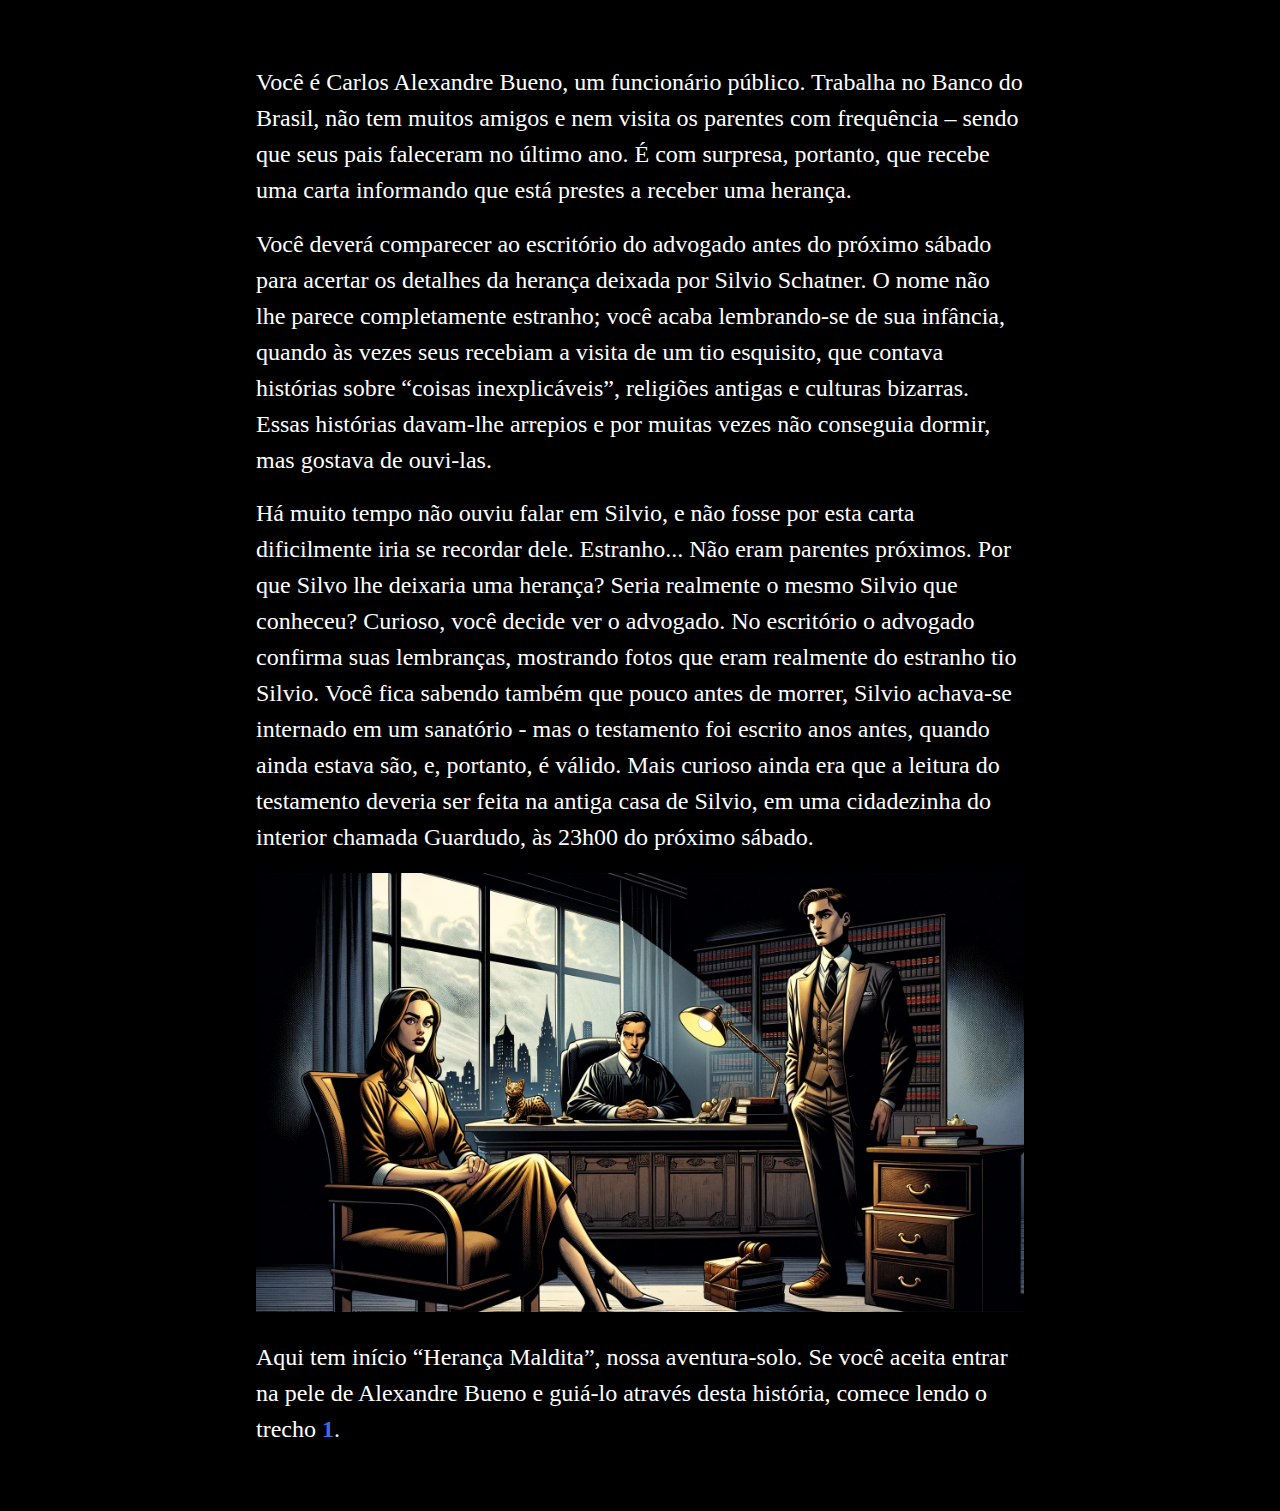
==== commit ecb7cb9f: ":construction: use image" ====
--- a/index.html
+++ b/index.html
@@ -14,6 +14,8 @@
 Você deverá comparecer ao escritório do advogado antes do próximo sábado para acertar os detalhes da herança deixada por Silvio Schatner. O nome não lhe parece completamente estranho; você acaba lembrando-se de sua infância, quando às vezes seus recebiam a visita de um tio esquisito, que contava histórias sobre “coisas inexplicáveis”, religiões antigas e culturas bizarras. Essas histórias davam-lhe arrepios e por muitas vezes não conseguia dormir, mas gostava de ouvi-las.
 
 Há muito tempo não ouviu falar em Silvio, e não fosse por esta carta dificilmente iria se recordar dele. Estranho... Não eram parentes próximos. Por que Silvo lhe deixaria uma herança? Seria realmente o mesmo Silvio que conheceu? Curioso, você decide ver o advogado. No escritório o advogado confirma suas lembranças, mostrando fotos que eram realmente do estranho tio Silvio. Você fica sabendo também que pouco antes de morrer, Silvio achava-se internado em um sanatório - mas o testamento foi escrito anos antes, quando ainda estava são, e, portanto, é válido. Mais curioso ainda era que a leitura do testamento deveria ser feita na antiga casa de Silvio, em uma cidadezinha do interior chamada Guardudo, às 23h00 do próximo sábado.
+
+&lt;img src=&quot;https://sebastiaoarmdev.github.io/heranca-maldita/images/01.01.webp&quot; width=&quot;100%&quot;&gt;
 
 Aqui tem início “Herança Maldita”, nossa aventura-solo. Se você aceita entrar na pele de Alexandre Bueno e guiá-lo através desta história, comece lendo o trecho [[1]].</tw-passagedata><tw-passagedata pid="2" name="1" tags="" position="400,225" size="100,100">Você decide ir à leitura do testamento, curioso como as condições e também para saber o que Silvio teria lhe deixado. Sábado, logo após o almoço, você ruma para o escritório do advogado. Chegando lá o encontra à sua espera, bem como outros dois herdeiros - um homem e uma mulher. Nenhum deles é familiar. Mais tarde você descobre tratar-se de Bóris, um antigo colega de faculdade de Silvio; e Kátia, outra parente distante que também não via há anos.
 
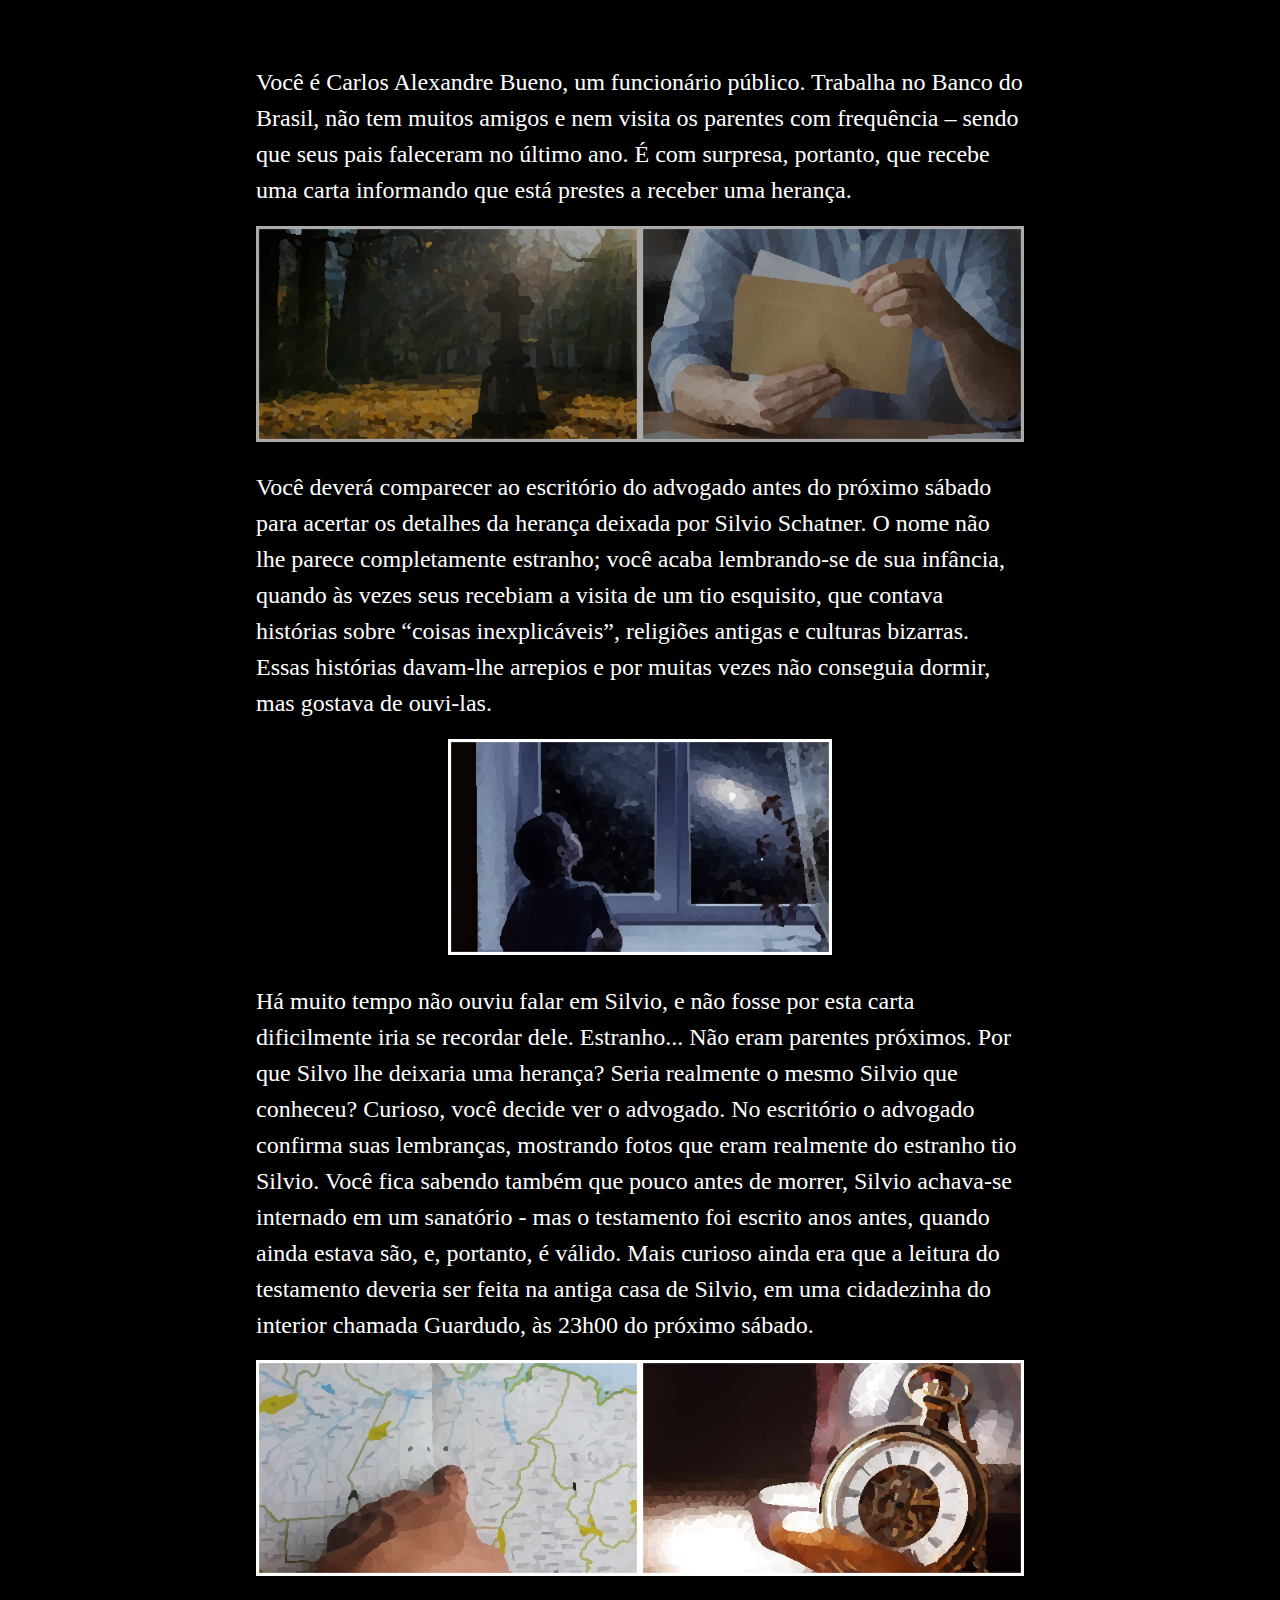
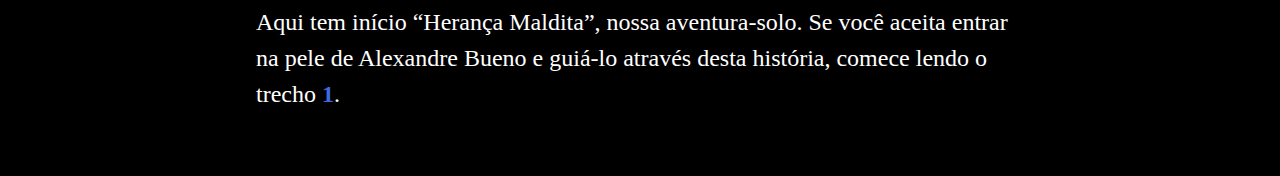
==== commit f033ed72: ":lipstick: update images on Step 0" ====
--- a/index.html
+++ b/index.html
@@ -11,11 +11,15 @@
 <tw-story><noscript><tw-noscript>JavaScript needs to be enabled to play Herança Maldita.</tw-noscript></noscript></tw-story>
 <tw-storydata name="Herança Maldita" startnode="1" creator="Twine" creator-version="2.8.1" format="Harlowe" format-version="3.3.8" ifid="4A092D1C-9FEF-46A9-9E83-9A3EE70A701B" options="" tags="" zoom="1" hidden><style role="stylesheet" id="twine-user-stylesheet" type="text/twine-css"></style><script role="script" id="twine-user-script" type="text/twine-javascript"></script><tw-passagedata pid="1" name="Introdução" tags="" position="400,100" size="100,100">Você é Carlos Alexandre Bueno, um funcionário público. Trabalha no Banco do Brasil, não tem muitos amigos e nem visita os parentes com frequência – sendo que seus pais faleceram no último ano. É com surpresa, portanto, que recebe uma carta informando que está prestes a receber uma herança.
 
+&lt;img src=&quot;https://sebastiaoarmdev.github.io/heranca-maldita/images/00.00.png&quot; width=&quot;100%&quot;&gt;
+
 Você deverá comparecer ao escritório do advogado antes do próximo sábado para acertar os detalhes da herança deixada por Silvio Schatner. O nome não lhe parece completamente estranho; você acaba lembrando-se de sua infância, quando às vezes seus recebiam a visita de um tio esquisito, que contava histórias sobre “coisas inexplicáveis”, religiões antigas e culturas bizarras. Essas histórias davam-lhe arrepios e por muitas vezes não conseguia dormir, mas gostava de ouvi-las.
 
+&lt;img src=&quot;https://sebastiaoarmdev.github.io/heranca-maldita/images/00.01.png&quot; width=&quot;100%&quot;&gt;
+
 Há muito tempo não ouviu falar em Silvio, e não fosse por esta carta dificilmente iria se recordar dele. Estranho... Não eram parentes próximos. Por que Silvo lhe deixaria uma herança? Seria realmente o mesmo Silvio que conheceu? Curioso, você decide ver o advogado. No escritório o advogado confirma suas lembranças, mostrando fotos que eram realmente do estranho tio Silvio. Você fica sabendo também que pouco antes de morrer, Silvio achava-se internado em um sanatório - mas o testamento foi escrito anos antes, quando ainda estava são, e, portanto, é válido. Mais curioso ainda era que a leitura do testamento deveria ser feita na antiga casa de Silvio, em uma cidadezinha do interior chamada Guardudo, às 23h00 do próximo sábado.
 
-&lt;img src=&quot;https://sebastiaoarmdev.github.io/heranca-maldita/images/01.01.webp&quot; width=&quot;100%&quot;&gt;
+&lt;img src=&quot;https://sebastiaoarmdev.github.io/heranca-maldita/images/00.02.png&quot; width=&quot;100%&quot;&gt;
 
 Aqui tem início “Herança Maldita”, nossa aventura-solo. Se você aceita entrar na pele de Alexandre Bueno e guiá-lo através desta história, comece lendo o trecho [[1]].</tw-passagedata><tw-passagedata pid="2" name="1" tags="" position="400,225" size="100,100">Você decide ir à leitura do testamento, curioso como as condições e também para saber o que Silvio teria lhe deixado. Sábado, logo após o almoço, você ruma para o escritório do advogado. Chegando lá o encontra à sua espera, bem como outros dois herdeiros - um homem e uma mulher. Nenhum deles é familiar. Mais tarde você descobre tratar-se de Bóris, um antigo colega de faculdade de Silvio; e Kátia, outra parente distante que também não via há anos.
 
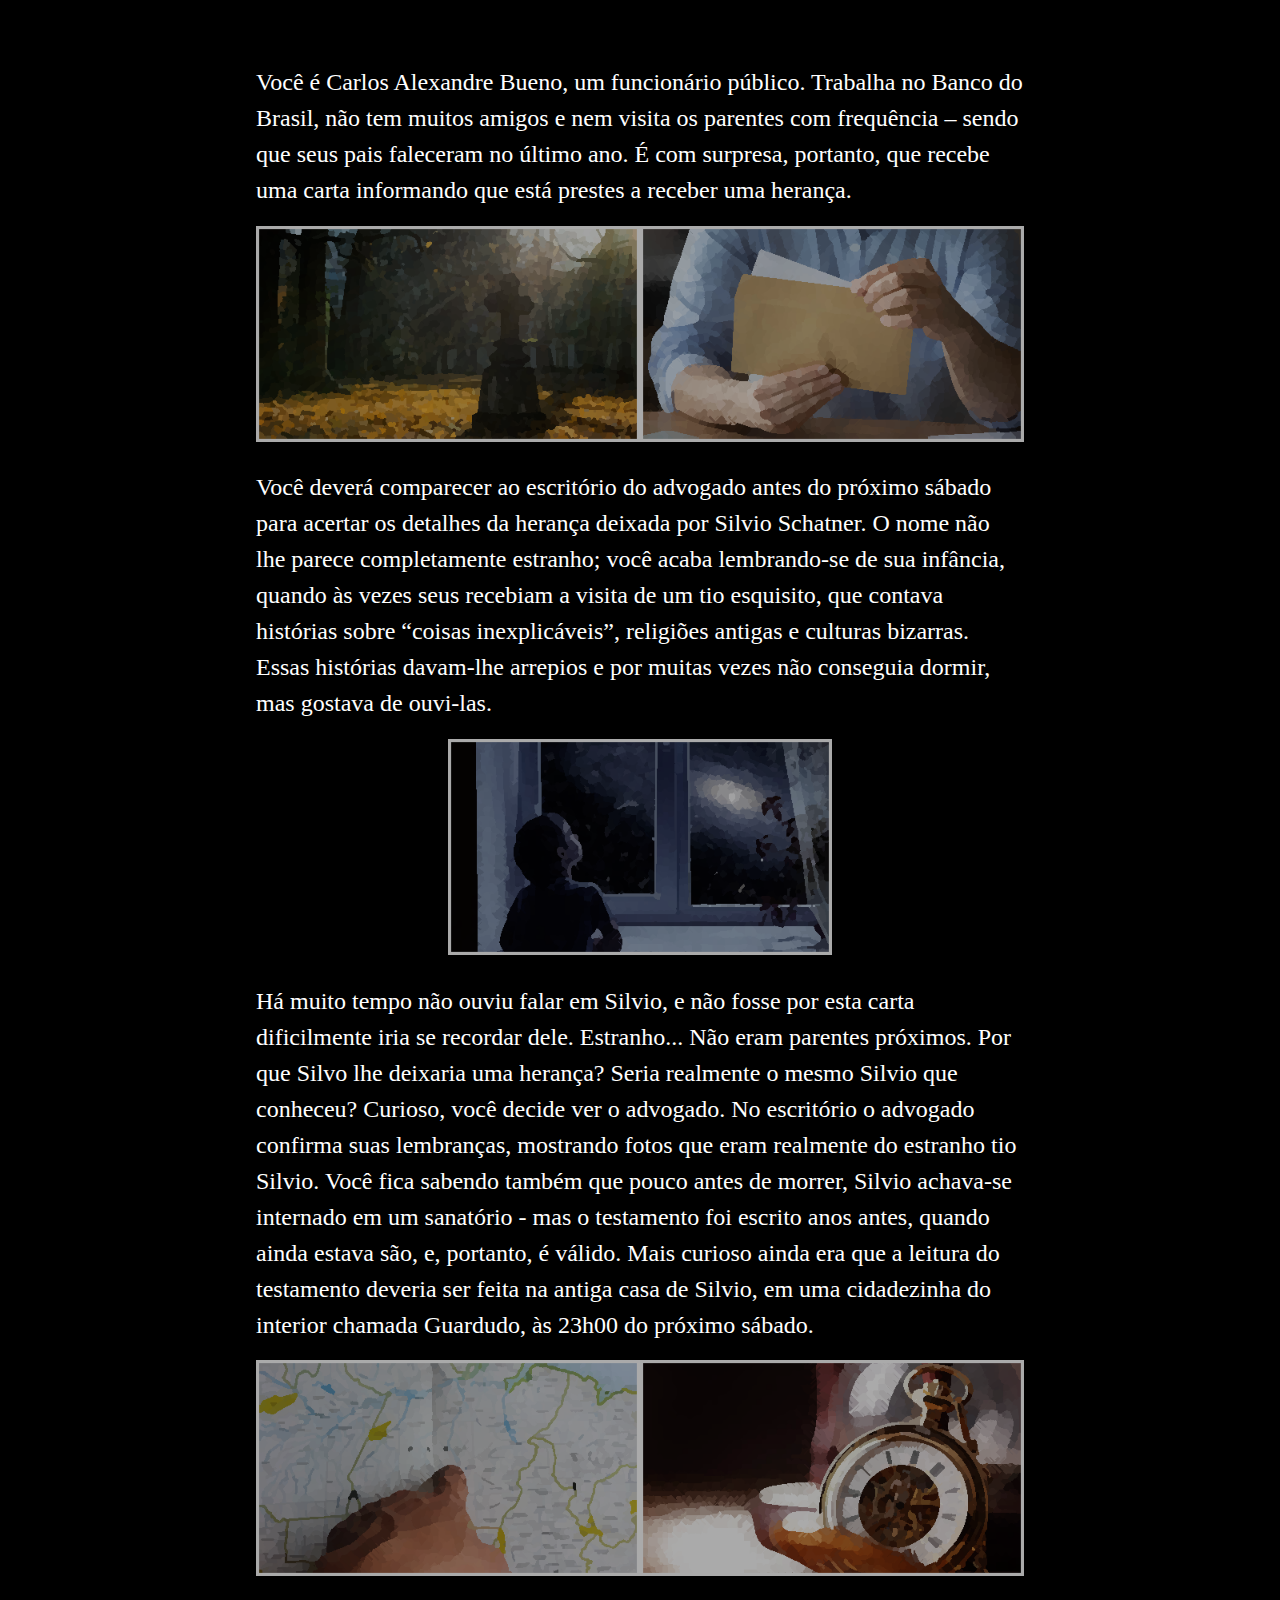
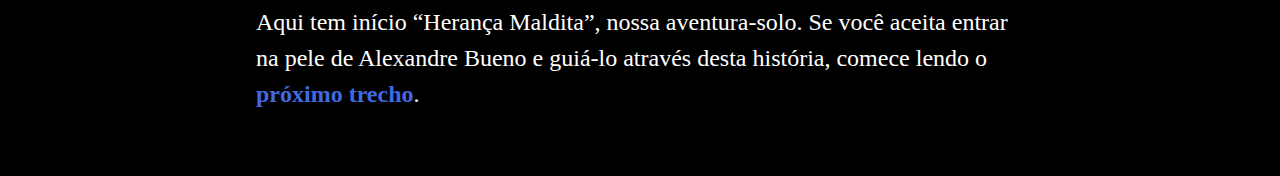
==== commit c391207b: "💄 update images on Step 1" ====
--- a/index.html
+++ b/index.html
@@ -21,16 +21,25 @@
 
 &lt;img src=&quot;https://sebastiaoarmdev.github.io/heranca-maldita/images/00.02.png&quot; width=&quot;100%&quot;&gt;
 
-Aqui tem início “Herança Maldita”, nossa aventura-solo. Se você aceita entrar na pele de Alexandre Bueno e guiá-lo através desta história, comece lendo o trecho [[1]].</tw-passagedata><tw-passagedata pid="2" name="1" tags="" position="400,225" size="100,100">Você decide ir à leitura do testamento, curioso como as condições e também para saber o que Silvio teria lhe deixado. Sábado, logo após o almoço, você ruma para o escritório do advogado. Chegando lá o encontra à sua espera, bem como outros dois herdeiros - um homem e uma mulher. Nenhum deles é familiar. Mais tarde você descobre tratar-se de Bóris, um antigo colega de faculdade de Silvio; e Kátia, outra parente distante que também não via há anos.
+Aqui tem início “Herança Maldita”, nossa aventura-solo. Se você aceita entrar na pele de Alexandre Bueno e guiá-lo através desta história, comece lendo o [[próximo trecho|1]].</tw-passagedata><tw-passagedata pid="2" name="1" tags="" position="400,225" size="100,100">Você decide ir à leitura do testamento, curioso como as condições e também para saber o que Silvio teria lhe deixado. Sábado, logo após o almoço, você ruma para o escritório do advogado. Chegando lá o encontra à sua espera, bem como outros dois herdeiros - um homem e uma mulher. Nenhum deles é familiar. Mais tarde você descobre tratar-se de Bóris, um antigo colega de faculdade de Silvio; e Kátia, outra parente distante que também não via há anos.
+
+&lt;img src=&quot;https://sebastiaoarmdev.github.io/heranca-maldita/images/01.00.png&quot; width=&quot;100%&quot;&gt;
 
 Foram todos no carro do advogado. A viagem para Guardudo leva algumas horas; talvez não demorasse tanto se não errassem o caminho duas vezes. Afinal, não havia placa alguma indicando a pequena estrada de terra que leva até a cidade.
 
+&lt;img src=&quot;https://sebastiaoarmdev.github.io/heranca-maldita/images/01.01.png&quot; width=&quot;100%&quot;&gt;
+
 Guardudo parece uma cidade saída do começo do século, cercada por uma imensa mata virgem. A população talvez não chegasse a mil habitantes, e as poucas pessoas nas ruas trajam roupas extremamente fora de época - literais peças de museu. Na rua principal (de onde podem ser vistas as fronteiras norte e sul de Guardudo, com um simples giro de cabeça) vocês decidem informar-se sobre a localização da casa de Silvio.
 
+&lt;img src=&quot;https://sebastiaoarmdev.github.io/heranca-maldita/images/01.02.png&quot; width=&quot;100%&quot;&gt;
+
 Como viaja no banco da frente, você desce do carro para pedir a informação. Há apenas duas pessoas por perto; um senhor de idade sentado nos degraus de entrada de uma casa, e um garotinho brincando na rua.
 
-Se quiser perguntar ao velho, vá para [[27]].
-Se quiser perguntar ao garoto, vá para [[9]].</tw-passagedata><tw-passagedata pid="3" name="27" tags="" position="400,350" size="100,100">Por ser uma cidade pequena, o velho senhor deve ter conhecido Silvio - e provavelmente sabe onde fica sua casa. Ele olha de maneira estranha quando você se aproxima; um olhar fixo que de alguma maneira faz você gelar.
+&lt;img src=&quot;https://sebastiaoarmdev.github.io/heranca-maldita/images/01.03.png&quot; width=&quot;100%&quot;&gt;
+
+Siga aqui se quiser [[perguntar ao velho|27]].
+
+Siga aqui se quiser [[perguntar ao garoto|9]].</tw-passagedata><tw-passagedata pid="3" name="27" tags="" position="400,350" size="100,100">Por ser uma cidade pequena, o velho senhor deve ter conhecido Silvio - e provavelmente sabe onde fica sua casa. Ele olha de maneira estranha quando você se aproxima; um olhar fixo que de alguma maneira faz você gelar.
 
 - A casa de Silvio? - resmunga o velho, depois de uma longa pausa.
 
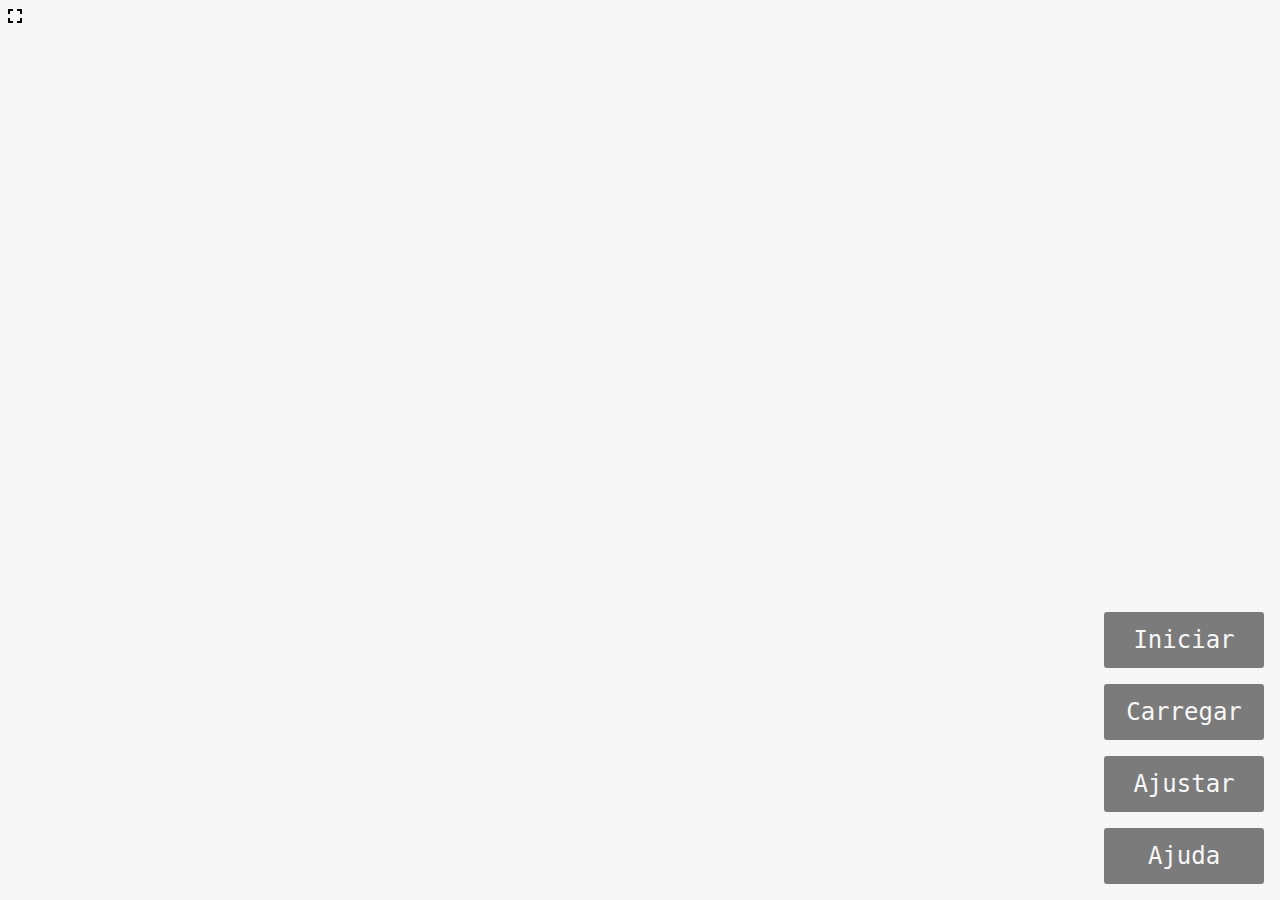
==== commit 9d1f11e5: ":construction: update to Monogatari engine" ====
--- a/index.html
+++ b/index.html
@@ -1,240 +1,132 @@
 <!DOCTYPE html>
-<html>
-<head>
-<meta charset="utf-8">
-<meta content="width=device-width, initial-scale=1" name="viewport">
-<title>Herança Maldita</title>
-<style title="Twine CSS">@keyframes appear{0%{opacity:0}to{opacity:1}}@keyframes fade-in-out{0%,to{opacity:0}50%{opacity:1}}@keyframes rumble{25%{top:-0.1em}75%{top:.1em}0%,to{top:0px}}@keyframes shudder{25%{left:.1em}75%{left:-0.1em}0%,to{left:0px}}@keyframes buoy{25%{top:.25em}75%{top:-0.25em}0%,to{top:0px}}@keyframes sway{25%{left:.25em}75%{left:-0.25em}0%,to{left:0px}}@keyframes pulse{0%{transform:scale(0, 0)}20%{transform:scale(1.2, 1.2)}40%{transform:scale(0.9, 0.9)}60%{transform:scale(1.05, 1.05)}80%{transform:scale(0.925, 0.925)}to{transform:scale(1, 1)}}@keyframes zoom-in{0%{transform:scale(0, 0)}to{transform:scale(1, 1)}}@keyframes shudder-in{0%,to{transform:translateX(0em)}5%,25%,45%{transform:translateX(-1em)}15%,35%,55%{transform:translateX(1em)}65%{transform:translateX(-0.6em)}75%{transform:translateX(0.6em)}85%{transform:translateX(-0.2em)}95%{transform:translateX(0.2em)}}@keyframes rumble-in{0%,to{transform:translateY(0em)}5%,25%,45%{transform:translateY(-1em)}15%,35%,55%{transform:translateY(1em)}65%{transform:translateY(-0.6em)}75%{transform:translateY(0.6em)}85%{transform:translateY(-0.2em)}95%{transform:translateY(0.2em)}}@keyframes fidget{0%,8.1%,82.1%,31.1%,38.1%,44.1%,40.1%,47.1%,74.1%,16.1%,27.1%,72.1%,24.1%,95.1%,6.1%,36.1%,20.1%,4.1%,91.1%,14.1%,87.1%,to{left:0px;top:0px}8%,82%,31%,38%,44%{left:-1px}40%,47%,74%,16%,27%{left:1px}72%,24%,95%,6%,36%{top:-1px}20%,4%,91%,14%,87%{top:1px}}@keyframes slide-right{0%{transform:translateX(-100vw)}}@keyframes slide-left{0%{transform:translateX(100vw)}}@keyframes slide-up{0%{transform:translateY(100vh)}}@keyframes slide-down{0%{transform:translateY(-100vh)}}@keyframes fade-right{0%{opacity:0;transform:translateX(-1em)}to{opacity:1}}@keyframes fade-left{0%{opacity:0;transform:translateX(1em)}to{opacity:1}}@keyframes fade-up{0%{opacity:0;transform:translateY(1em)}to{opacity:1}}@keyframes fade-down{0%{opacity:0;transform:translateY(-1em)}to{opacity:1}}@keyframes flicker{0%,29%,31%,63%,65%,77%,79%,86%,88%,91%,93%{opacity:0}30%{opacity:.2}64%{opacity:.4}78%{opacity:.6}87%{opacity:.8}92%,to{opacity:1}}@keyframes blur{0%{filter:blur(2rem);opacity:0}25%{opacity:1}to{filter:blur(0rem);opacity:1}}.dom-debug-mode tw-story,.dom-debug-mode tw-passage,.dom-debug-mode tw-sidebar,.dom-debug-mode tw-include,.dom-debug-mode tw-hook,.dom-debug-mode tw-expression,.dom-debug-mode tw-link,.dom-debug-mode tw-dialog,.dom-debug-mode tw-columns,.dom-debug-mode tw-column,.dom-debug-mode tw-align{outline:1px solid #f5a3da;min-height:32px;display:block !important}.dom-debug-mode tw-story::before,.dom-debug-mode tw-passage::before,.dom-debug-mode tw-sidebar::before,.dom-debug-mode tw-include::before,.dom-debug-mode tw-hook::before,.dom-debug-mode tw-expression::before,.dom-debug-mode tw-link::before,.dom-debug-mode tw-dialog::before,.dom-debug-mode tw-columns::before,.dom-debug-mode tw-column::before,.dom-debug-mode tw-align::before{position:absolute;top:0;left:0;height:16px;background-color:#f5a3da;color:#000;font-size:16px;font-weight:normal;font-style:normal;font-family:monospace;display:inline-block;line-height:100%;white-space:pre;z-index:999997}.dom-debug-mode tw-story:hover,.dom-debug-mode tw-passage:hover,.dom-debug-mode tw-sidebar:hover,.dom-debug-mode tw-include:hover,.dom-debug-mode tw-hook:hover,.dom-debug-mode tw-expression:hover,.dom-debug-mode tw-link:hover,.dom-debug-mode tw-dialog:hover,.dom-debug-mode tw-columns:hover,.dom-debug-mode tw-column:hover,.dom-debug-mode tw-align:hover{outline:1px solid #fc9}.dom-debug-mode tw-story:hover::before,.dom-debug-mode tw-passage:hover::before,.dom-debug-mode tw-sidebar:hover::before,.dom-debug-mode tw-include:hover::before,.dom-debug-mode tw-hook:hover::before,.dom-debug-mode tw-expression:hover::before,.dom-debug-mode tw-link:hover::before,.dom-debug-mode tw-dialog:hover::before,.dom-debug-mode tw-columns:hover::before,.dom-debug-mode tw-column:hover::before,.dom-debug-mode tw-align:hover::before{background-color:#fc9;transition:background-color 1s}.dom-debug-mode tw-passage,.dom-debug-mode tw-include,.dom-debug-mode tw-hook,.dom-debug-mode tw-expression,.dom-debug-mode tw-link,.dom-debug-mode tw-dialog,.dom-debug-mode tw-columns,.dom-debug-mode tw-column,.dom-debug-mode tw-align{padding:1em;margin:0}.dom-debug-mode tw-story::before{content:'<tw-story tags="' attr(tags) '">'}.dom-debug-mode tw-passage::before{top:-16px;content:'<tw-passage tags="' attr(tags) '">'}.dom-debug-mode tw-sidebar::before{top:-16px;content:"<tw-sidebar>"}.dom-debug-mode tw-hook::before{content:'<tw-hook name="' attr(name) '">'}.dom-debug-mode tw-expression::before{content:'<tw-expression name="' attr(name) '">'}.dom-debug-mode tw-link::before{content:'<tw-link name="' attr(name) '">'}.dom-debug-mode tw-dialog::before{content:"<tw-dialog>"}.dom-debug-mode tw-columns::before{content:"<tw-columns>"}.dom-debug-mode tw-column::before{content:"<tw-column>"}.dom-debug-mode tw-align::before{content:"<tw-align>"}.dom-debug-mode tw-include::before{content:'<tw-include type="' attr(type) '" name="' attr(name) '">'}tw-open-button[goto]{display:none}.debug-mode tw-open-button[replay],.debug-mode tw-open-button[goto]{display:inline}.debug-mode tw-expression{display:inline-block !important}.debug-mode tw-expression[type=variable]::after{font-size:.8rem;padding-left:.2rem;padding-right:.2rem;vertical-align:top;content:"$" attr(name)}.debug-mode tw-expression[type=tempVariable]::after{font-size:.8rem;padding-left:.2rem;padding-right:.2rem;vertical-align:top;content:"_" attr(name)}.debug-mode tw-expression[return=boolean]{background-color:rgba(179,179,179,.2)}.debug-mode tw-expression[return=array]{background-color:rgba(255,102,102,.2)}.debug-mode tw-expression[return=dataset]{background-color:rgba(255,128,0,.2)}.debug-mode tw-expression[return=number]{background-color:rgba(255,179,102,.2)}.debug-mode tw-expression[return=datamap]{background-color:rgba(255,255,102,.2)}.debug-mode tw-expression[return=changer]{background-color:rgba(179,255,102,.2)}.debug-mode tw-expression[return=lambda]{background-color:rgba(102,255,102,.2)}.debug-mode tw-expression[return=hookname]{background-color:rgba(102,255,204,.2)}.debug-mode tw-expression[return=string]{background-color:rgba(102,255,255,.2)}.debug-mode tw-expression[return=datatype]{background-color:rgba(102,153,255,.2)}.debug-mode tw-expression[return=gradient],.debug-mode tw-expression[return=colour]{background-color:rgba(204,102,255,.2)}.debug-mode tw-expression[return=instant],.debug-mode tw-expression[return=macro]{background-color:rgba(240,117,199,.2)}.debug-mode tw-expression[return=command]{background-color:rgba(153,153,255,.2)}.debug-mode tw-expression.false{background-color:rgba(255,0,0,.2) !important}.debug-mode tw-expression[type=macro]::before{content:"(" attr(name) ":)";padding:0 .5rem;font-size:1rem;vertical-align:middle;line-height:normal;background-color:inherit;border:1px solid rgba(255,255,255,.5)}.debug-mode tw-expression[title]:not([title=""]){cursor:help}.debug-mode tw-hook{background-color:rgba(0,85,255,.1) !important}.debug-mode tw-hook::before{font-size:.8rem;padding-left:.2rem;padding-right:.2rem;vertical-align:top;content:"["}.debug-mode tw-hook::after{font-size:.8rem;padding-left:.2rem;padding-right:.2rem;vertical-align:top;content:"]"}.debug-mode tw-hook[name]::after{font-size:.8rem;padding-left:.2rem;padding-right:.2rem;vertical-align:top;content:"]<" attr(name) "|"}.debug-mode tw-pseudo-hook{background-color:rgba(255,170,0,.1) !important}.debug-mode tw-collapsed::before{font-size:.8rem;padding-left:.2rem;padding-right:.2rem;vertical-align:top;content:"{"}.debug-mode tw-collapsed::after{font-size:.8rem;padding-left:.2rem;padding-right:.2rem;vertical-align:top;content:"}"}.debug-mode tw-verbatim::before,.debug-mode tw-verbatim::after{font-size:.8rem;padding-left:.2rem;padding-right:.2rem;vertical-align:top;content:"`"}.debug-mode tw-align[style*="text-align: center"]{background:linear-gradient(to right, hsla(14deg, 100%, 87%, 0) 0%, hsla(14deg, 100%, 87%, 0.25) 50%, hsla(14deg, 100%, 87%, 0) 100%)}.debug-mode tw-align[style*="text-align: left"]{background:linear-gradient(to right, hsla(14deg, 100%, 87%, 0.25) 0%, hsla(14deg, 100%, 87%, 0) 100%)}.debug-mode tw-align[style*="text-align: right"]{background:linear-gradient(to right, hsla(14deg, 100%, 87%, 0) 0%, hsla(14deg, 100%, 87%, 0.25) 100%)}.debug-mode tw-column{background-color:rgba(189,228,255,.2)}.debug-mode tw-enchantment{animation:enchantment .5s infinite;border:1px solid}.debug-mode tw-link::after,.debug-mode tw-broken-link::after{font-size:.8rem;padding-left:.2rem;padding-right:.2rem;vertical-align:top;content:attr(passage-name)}.debug-mode tw-include{background-color:rgba(204,128,51,.1)}.debug-mode tw-include::before{font-size:.8rem;padding-left:.2rem;padding-right:.2rem;vertical-align:top;content:attr(type) ' "' attr(name) '"'}.debug-dialogs tw-backdrop:not(.eval-replay):not(.harlowe-crash){pointer-events:none;opacity:.1}tw-eval-replay tw-eval-code,tw-eval-replay tw-eval-explanation{max-height:20vh;overflow:auto;margin:10px auto}tw-eval-replay tw-eval-code{display:block;font-family:monospace;padding-bottom:1ex;border-bottom:2px solid gray}tw-eval-replay tw-eval-explanation{display:block;text-align:center}tw-eval-replay tw-eval-explanation>code{white-space:pre-wrap}tw-eval-replay tw-eval-explanation>code.from-block{width:40%;display:inline-block;text-align:left;max-height:4em;overflow-wrap:anywhere;overflow-y:scroll}tw-eval-replay tw-eval-explanation>code.from-block~.to-desc{width:calc(40% - 2em);margin-left:2em;display:inline-block}tw-eval-replay tw-eval-explanation>code.from-block+span::after{content:"..."}tw-eval-replay tw-eval-explanation>code.from-inline{text-align:right}tw-eval-replay tw-eval-explanation>:nth-child(2){white-space:pre}tw-eval-replay tw-eval-explanation>.to-desc{text-align:left}tw-eval-replay tw-eval-explanation>table{width:100%;margin-top:1em}tw-eval-replay tw-eval-explanation>table td{white-space:pre-wrap !important;word-wrap:anywhere}tw-eval-replay tw-eval-reason{text-align:center;font-size:80%;font-style:italic;display:block}tw-eval-replay tw-eval-it{text-align:center;font-size:80%;display:block}tw-eval-replay tw-dialog-links{display:-ms-flexbox;display:flex;-ms-flex-pack:distribute;justify-content:space-around}@keyframes enchantment{0%,to{border-color:#ffb366}50%{border-color:#6fc}}tw-debugger{position:fixed;box-sizing:border-box;bottom:0;right:0;z-index:999999;min-width:14em;min-height:1em;padding:0em .5em .5em 1em;font-size:1.25em;font-family:sans-serif;color:#262626;background-color:#fff;border-left:solid #262626 2px;border-top:solid #262626 2px;border-top-left-radius:.5em;opacity:1}tw-debugger.fade-panel:not(:hover){opacity:.33}tw-debugger.theme-dark{color:#d9d9d9;background-color:#000}tw-debugger.theme-dark{border-color:#d9d9d9 rgba(0,0,0,0) rgba(0,0,0,0) #d9d9d9}tw-debugger select{margin-right:1em;width:12em}tw-debugger button,tw-debugger tw-link{border-radius:3px;border:solid #999 1px;margin:auto 4px;color:#262626;background-color:#fff;cursor:pointer}tw-debugger button.enabled,tw-debugger tw-link.enabled{color:#000;background-color:#d9d9d9;box-shadow:inset #999 3px 5px .5em}tw-debugger.theme-dark button,tw-debugger.theme-dark tw-link{color:#d9d9d9;background-color:#000;border-color:#666}tw-debugger.theme-dark button.enabled,tw-debugger.theme-dark tw-link.enabled{color:#e6e6e6;background-color:#424242;box-shadow:inset #666 3px 5px .5em}tw-debugger button{font-size:1em;overflow-x:hidden;text-overflow:ellipsis;white-space:pre}tw-debugger tw-link{font-size:1.25em;border-radius:16px;border-style:solid;border-width:2px;text-align:center;padding:0px 8px;display:block}tw-debugger tw-link:hover{border-color:#262626;color:#262626}tw-debugger.theme-dark tw-link:hover{border-color:#d9d9d9;color:#d9d9d9}tw-debugger tw-dialog{background-color:#fff;color:#000;font-size:1.25em}tw-debugger.theme-dark tw-dialog{background-color:#000;color:#e6e6e6}tw-debugger .panel{display:-ms-flexbox;display:flex;-ms-flex-direction:column;flex-direction:column;position:absolute;bottom:100%;left:-2px;right:0;padding:1em;overflow-y:scroll;overflow-x:hidden;border:inherit;box-sizing:content-box;background-color:#fff;border-bottom:solid #999 2px;border-top-left-radius:.5em;border-bottom-left-radius:.5em;font-size:.8em}tw-debugger .panel:empty,tw-debugger .panel[hidden]{display:none}tw-debugger.theme-dark .panel{background-color:#000;border-bottom-color:#666}tw-debugger .panel-source .panel-row-buttons{width:2rem}tw-debugger .panel-source .source-tags{width:20%;font-style:italic}tw-debugger .panel-row-source td{font-family:monospace;font-size:1rem;white-space:pre-wrap;overflow-wrap:anywhere;max-height:8rem;padding:1rem}tw-debugger .panel-rows{width:100%;overflow-x:scroll}tw-debugger .panel-rows>*{display:table-row}tw-debugger .panel-rows>div:nth-of-type(2n){background-color:#e6e6e6}tw-debugger .panel-tools .panel-rows>*,tw-debugger .panel-options .panel-rows>*{margin-top:.4rem;display:block}tw-debugger.theme-dark .panel-rows>div:nth-of-type(2n){background-color:#212121}tw-debugger .panel-row-buttons{text-align:right}tw-debugger .panel-variables .panel-rows:empty::before{content:"~ No variables ~";font-style:italic;color:#575757;text-align:center}tw-debugger .panel-enchantments .panel-rows:empty::before{content:"~ No enchantments ~";font-style:italic;color:#575757;text-align:center}tw-debugger .panel-errors .panel-rows:empty::before{content:"~ No errors... for now. ~";font-style:italic;color:#575757;text-align:center}tw-debugger .panel-errors .panel-rows:empty+.panel-errors-bottom{display:none}tw-debugger.theme-dark .panel-variables .panel-rows:empty::before,tw-debugger.theme-dark .panel-enchantments .panel-rows:empty::before,tw-debugger.theme-dark .panel-errors .panel-rows:empty::before{color:#a8a8a8}tw-debugger .panel-rows:empty+.panel-variables-bottom{display:none}tw-debugger th[data-col]{text-decoration:underline;cursor:pointer}tw-debugger th[data-col][data-order=asc]::after{content:"↓"}tw-debugger th[data-col][data-order=desc]::after{content:"↑"}tw-debugger .panel-storylets:not(.panel-exclusive) .storylet-exclusive,tw-debugger .panel-storylets:not(.panel-urgent) .storylet-urgent{display:none}tw-debugger .storylet-exclusive,tw-debugger .storylet-urgent,tw-debugger .storylet-open{text-align:center}tw-debugger .panel-variables-bottom{padding-top:5px}tw-debugger .enchantment-row{min-height:1.5em}tw-debugger .variable-path{opacity:.4}tw-debugger .temporary-variable-scope,tw-debugger .enchantment-local{font-family:sans-serif;font-weight:normal;opacity:.8;font-size:.75em}tw-debugger .temporary-variable-scope:not(:empty)::before,tw-debugger .enchantment-local:not(:empty)::before{content:" in "}tw-debugger .variable-name,tw-debugger .enchantment-name{font-family:monospace;font-weight:bold}tw-debugger .variable-type{color:#575757;font-weight:normal;text-overflow:ellipsis;overflow:hidden;max-width:10em}tw-debugger.theme-dark .variable-type{color:#a8a8a8}tw-debugger .error-row{display:table-row;background-color:rgba(230,101,204,.3)}tw-debugger .error-row:nth-of-type(2n){background-color:rgba(237,145,219,.3)}tw-debugger .error-row>*{display:table-cell;padding:.25em .5em}tw-debugger .error-row .error-message[title]:not([title=""]){cursor:help}tw-debugger .error-row .error-passage{color:#575757}tw-debugger.theme-dark .error-row .error-passage{color:#a8a8a8}tw-debugger .storylet-row{background-color:rgba(193,240,225,.3)}tw-debugger .storylet-row:nth-child(2n){background-color:rgba(152,231,204,.3)}tw-debugger .storylet-row.storylet-closed{font-style:italic;background-color:#fff}tw-debugger .storylet-row.storylet-closed:nth-child(2n){background-color:#e6e6e6}tw-debugger .storylet-row.storylet-closed>:not(.storylet-lambda){opacity:.6}.storylet-error tw-debugger .storylet-row{background-color:rgba(230,101,204,.3)}.storylet-error tw-debugger .storylet-row:nth-child(2n){background-color:rgba(237,145,219,.3)}tw-debugger .storylet-row .storylet-name,tw-debugger .storylet-row .storylet-value{display:inline-block;width:50%}tw-debugger .storylet-row .storylet-lambda{font-family:monospace;font-size:1rem;white-space:pre-wrap;overflow-wrap:anywhere}tw-debugger.theme-dark .storylet-row.storylet-closed{background-color:#000}tw-debugger.theme-dark .storylet-row.storylet-closed:nth-child(2n){background-color:#212121}tw-debugger .tabs{padding-bottom:.5em}tw-debugger .tab{border-radius:0px 0px .5em .5em;border-top:none;top:-2px}tw-debugger .resizer-h{position:absolute;height:14em;border-left:2px solid #999;border-right:2px solid #999;top:10px;left:4px;width:8px;cursor:ew-resize}tw-debugger.theme-dark .resizer-h{border-color:rgba(0,0,0,0) #666}tw-debugger .resizer-v{position:absolute;height:8px;border-top:2px solid #999;border-bottom:2px solid #999;margin-bottom:4px;top:4px;left:10px;width:95%;cursor:ns-resize;box-sizing:border-box}tw-debugger.theme-dark .resizer-v{border-color:#666 rgba(0,0,0,0)}tw-debugger mark{color:inherit;background-color:rgba(101,230,230,.3) !important}tw-dialog{z-index:999997;border:#fff solid 2px;padding:2em;color:#fff;background-color:#000;display:block}@media(min-width: 576px){tw-dialog{max-width:50vw}}tw-dialog input[type=text]{font-size:inherit;width:100%;border:solid #fff !important}tw-dialog-links{text-align:right;display:-ms-flexbox;display:flex;-ms-flex-pack:end;justify-content:flex-end}tw-backdrop{z-index:999996;position:fixed;top:0;left:0;right:0;bottom:0;background-color:rgba(0,0,0,.8);display:-ms-flexbox;display:flex;-ms-flex-align:center;align-items:center;-ms-flex-pack:center;justify-content:center}tw-backdrop~tw-backdrop{display:none}tw-link,.enchantment-link{cursor:pointer;color:#4169e1;font-weight:bold;text-decoration:none;transition:color .2s ease-in-out}tw-passage [style^=color] tw-link:not(:hover),tw-passage [style*=" color"] tw-link:not(:hover),tw-passage [style^=color][hover=true] tw-link:hover,tw-passage [style*=" color"][hover=true] tw-link:hover,tw-passage [style^=color] .enchantment-link:not(:hover),tw-passage [style*=" color"] .enchantment-link:not(:hover),tw-passage [style^=color][hover=true] .enchantment-link:hover,tw-passage [style*=" color"][hover=true] .enchantment-link:hover{color:inherit}tw-link:hover,.enchantment-link:hover{color:#00bfff}tw-link:active,.enchantment-link:active{color:#dd4b39}.visited{color:#6941e1}tw-passage [style^=color] .visited:not(:hover),tw-passage [style*=" color"] .visited:not(:hover),tw-passage [style^=color][hover=true] .visited:hover,tw-passage [style*=" color"][hover=true] .visited:hover{color:inherit}.visited:hover{color:#e3e}tw-broken-link{color:#933;border-bottom:2px solid #933;cursor:not-allowed}tw-passage [style^=color] tw-broken-link:not(:hover),tw-passage [style*=" color"] tw-broken-link:not(:hover),tw-passage [style^=color][hover=true] tw-broken-link:hover,tw-passage [style*=" color"][hover=true] tw-broken-link:hover{color:inherit}tw-link.enchantment-mouseover,.link.enchantment-mouseover,tw-expression.enchantment-mouseover>tw-link{color:inherit;font-weight:inherit;transition:none;cursor:inherit;border-bottom:2px dashed #999}tw-link.enchantment-mouseover:hover,tw-link.enchantment-mouseover:active,.link.enchantment-mouseover:hover,.link.enchantment-mouseover:active,tw-expression.enchantment-mouseover>tw-link:hover,tw-expression.enchantment-mouseover>tw-link:active{color:inherit}tw-link.enchantment-mouseover.enchantment-button,.link.enchantment-mouseover.enchantment-button,tw-expression.enchantment-mouseover>tw-link.enchantment-button{border-style:dashed}tw-link.enchantment-mouseout,.link.enchantment-mouseout,tw-expression.enchantment-mouseout>tw-link{color:inherit;font-weight:inherit;transition:none;cursor:inherit;border:rgba(64,149,191,.6) 1px solid;border-radius:.2em}tw-link.enchantment-mouseout:hover,tw-link.enchantment-mouseout:active,.link.enchantment-mouseout:hover,.link.enchantment-mouseout:active,tw-expression.enchantment-mouseout>tw-link:hover,tw-expression.enchantment-mouseout>tw-link:active{color:inherit}tw-link.enchantment-mouseout:hover,.link.enchantment-mouseout:hover,tw-expression.enchantment-mouseout>tw-link:hover{background-color:rgba(175,197,207,.75);border:rgba(0,0,0,0) 1px solid}tw-link.enchantment-dblclick,.link.enchantment-dblclick,tw-expression.enchantment-dblclick>tw-link{color:inherit;font-weight:inherit;transition:none;cursor:inherit;cursor:pointer;border:2px solid #999;border-radius:0}tw-link.enchantment-dblclick:hover,tw-link.enchantment-dblclick:active,.link.enchantment-dblclick:hover,.link.enchantment-dblclick:active,tw-expression.enchantment-dblclick>tw-link:hover,tw-expression.enchantment-dblclick>tw-link:active{color:inherit}tw-link.enchantment-dblclick:active,.link.enchantment-dblclick:active,tw-expression.enchantment-dblclick>tw-link:active{background-color:#999}tw-link.enchantment-button,.link.enchantment-button,.enchantment-button:not(.link) tw-link,.enchantment-button:not(.link) .link{border-radius:16px;border-style:solid;border-width:2px;text-align:center;padding:0px 8px;display:block}.enchantment-button{display:block}.enchantment-clickblock{cursor:pointer;width:100%;height:100%;display:block}.enchantment-clickblock>:not(tw-enchantment)::after{content:"";width:100%;height:100%;top:0;left:0;display:block;box-sizing:border-box;position:absolute;pointer-events:none;color:rgba(65,105,225,.5);transition:color .2s ease-in-out}.enchantment-clickblock>:not(tw-enchantment):hover::after{color:rgba(0,191,255,.5)}.enchantment-clickblock>:not(tw-enchantment):active::after{color:rgba(222,78,59,.5)}.enchantment-clickblock>:not(tw-enchantment)::after{box-shadow:inset 0 0 0 .5vmax}.enchantment-clickblock>tw-passage::after,.enchantment-clickblock>tw-sidebar::after{box-shadow:0 0 0 .5vmax}.enchantment-mouseoverblock>:not(tw-enchantment)::after{content:"";width:100%;height:100%;top:0;left:0;display:block;box-sizing:border-box;position:absolute;pointer-events:none;border:2px dashed #999}.enchantment-mouseoutblock>:not(tw-enchantment)::after{content:"";width:100%;height:100%;top:0;left:0;display:block;box-sizing:border-box;position:absolute;pointer-events:none;border:rgba(64,149,191,.6) 2px solid}.enchantment-mouseoutblock:hover>:not(tw-enchantment)::after{content:"";width:100%;height:100%;top:0;left:0;display:block;box-sizing:border-box;position:absolute;pointer-events:none;background-color:rgba(175,197,207,.75);border:rgba(0,0,0,0) 2px solid;border-radius:.2em}.enchantment-dblclickblock>:not(tw-enchantment)::after{content:"";width:100%;height:100%;top:0;left:0;display:block;box-sizing:border-box;position:absolute;pointer-events:none;cursor:pointer;border:2px solid #999}tw-dialog-links{padding-top:1.5em}tw-dialog-links tw-link{border-radius:16px;border-style:solid;border-width:2px;text-align:center;padding:0px 8px;display:block;display:inline-block}html{margin:0;height:100%;overflow-x:hidden}*,:before,:after{position:relative;box-sizing:inherit}body{margin:0;height:100%}tw-storydata{display:none}tw-story{display:-ms-flexbox;display:flex;-ms-flex-direction:column;flex-direction:column;font:100% Georgia,serif;box-sizing:border-box;width:100%;min-height:100%;font-size:1.5em;line-height:1.5em;padding:5% 5%;overflow:hidden;background-color:#000;color:#fff}tw-story [style*=content-box] *{box-sizing:border-box}@media(min-width: 576px){tw-story{padding:5% 20%}}tw-story tw-consecutive-br{display:block;height:1.6ex;visibility:hidden}tw-story select{background-color:rgba(0,0,0,0);font:inherit;border-style:solid;padding:2px}tw-story select:not([disabled]){color:inherit}tw-story textarea{resize:none;background-color:rgba(0,0,0,0);font:inherit;color:inherit;border-style:none;padding:2px}tw-story input[type=text]{background-color:rgba(0,0,0,0);font:inherit;color:inherit;border-style:none}tw-story input[type=checkbox]{transform:scale(1.5);margin:0 .5em .5em .5em;vertical-align:middle}tw-story tw-noscript{animation:appear .8s}tw-passage{display:block}tw-sidebar{text-align:center;display:-ms-flexbox;display:flex;-ms-flex-pack:justify;justify-content:space-between}@media(min-width: 576px){tw-sidebar{left:-5em;width:3em;position:absolute;-ms-flex-direction:column;flex-direction:column}tw-enchantment[style*=width]>tw-sidebar{width:inherit}}tw-icon{display:inline-block;margin:.5em 0;font-size:66px;font-family:"Verdana",sans-serif}tw-icon[alt]{opacity:.2;cursor:pointer}tw-icon[alt]:hover{opacity:.4}tw-icon[data-label]::after{font-weight:bold;content:attr(data-label);font-size:20px;bottom:-20px;left:-50%;white-space:nowrap}tw-meter{display:block}tw-hook:empty,tw-expression:empty{display:none}tw-error{display:inline-block;border-radius:.2em;padding:.2em;font-size:1rem;cursor:help;white-space:pre-wrap}tw-error.error{background-color:rgba(223,58,190,.6);color:#fff}tw-error.warning{background-color:rgba(223,140,58,.6);color:#fff;display:none}.debug-mode tw-error.warning{display:inline}tw-error-explanation{display:block;font-size:.8rem;line-height:1rem}tw-open-button,tw-folddown{cursor:pointer;line-height:0em;border-radius:4px;border:1px solid rgba(255,255,255,.5);font-size:.8rem;margin:0 .2rem;padding:3px;white-space:pre}tw-folddown::after{content:"▶"}tw-folddown.open::after{content:"▼"}tw-open-button[replay]{display:none}tw-error tw-open-button,tw-eval-replay tw-open-button{display:inline !important}tw-open-button::after{content:attr(label)}tw-notifier{border-radius:.2em;padding:.2em;font-size:1rem;background-color:rgba(223,182,58,.4);display:none}.debug-mode tw-notifier{display:inline}tw-notifier::before{content:attr(message)}tw-colour{border:1px solid #000;display:inline-block;width:1em;height:1em}tw-enchantment:empty{display:none}h1{font-size:3em}h2{font-size:2.25em}h3{font-size:1.75em}h1,h2,h3,h4,h5,h6{line-height:1em;margin:.3em 0 .6em 0}pre{font-size:1rem;line-height:initial}small{font-size:70%}big{font-size:120%}mark{color:rgba(0,0,0,.6);background-color:#ff9}ins{color:rgba(0,0,0,.6);background-color:rgba(255,242,204,.5);border-radius:.5em;box-shadow:0em 0em .2em #ffe699;text-decoration:none}center{text-align:center;margin:0 auto;width:60%}blink{text-decoration:none;animation:fade-in-out 1s steps(1, end) infinite alternate}tw-align{display:block}tw-columns{display:-ms-flexbox;display:flex;-ms-flex-direction:row;flex-direction:row;-ms-flex-pack:justify;justify-content:space-between}.transition-in{animation:appear 0ms step-start}.transition-out{animation:appear 0ms step-end}[data-t8n^=dissolve].transition-in,[data-t8n=fade].transition-in{animation:appear .8s}[data-t8n^=dissolve].transition-out,[data-t8n=fade].transition-out{animation:appear .8s reverse}[data-t8n^=shudder].transition-in{display:inline-block !important;animation:shudder-in .8s}[data-t8n^=shudder].transition-out{display:inline-block !important;animation:shudder-in .8s reverse}[data-t8n^=rumble].transition-in{display:inline-block !important;animation:rumble-in .8s}[data-t8n^=rumble].transition-out{display:inline-block !important;animation:rumble-in .8s reverse}[data-t8n^=pulse].transition-in{animation:pulse .8s;display:inline-block !important}[data-t8n^=pulse].transition-out{animation:pulse .8s reverse;display:inline-block !important}[data-t8n^=zoom].transition-in{animation:zoom-in .8s;display:inline-block !important}[data-t8n^=zoom].transition-out{animation:zoom-in .8s reverse;display:inline-block !important}[data-t8n^=blur].transition-in{animation:blur .8s;display:inline-block !important}[data-t8n^=blur].transition-out{animation:blur .8s reverse;display:inline-block !important}[data-t8n^=slideleft].transition-in{animation:slide-left .8s;display:inline-block !important}[data-t8n^=slideleft].transition-out{animation:slide-right .8s reverse;display:inline-block !important}[data-t8n^=slideright].transition-in{animation:slide-right .8s;display:inline-block !important}[data-t8n^=slideright].transition-out{animation:slide-left .8s reverse;display:inline-block !important}[data-t8n^=slideup].transition-in{animation:slide-up .8s;display:inline-block !important}[data-t8n^=slideup].transition-out{animation:slide-down .8s reverse;display:inline-block !important}[data-t8n^=slidedown].transition-in{animation:slide-down .8s;display:inline-block !important}[data-t8n^=slidedown].transition-out{animation:slide-up .8s reverse;display:inline-block !important}[data-t8n^=fadeleft].transition-in{animation:fade-left .8s;display:inline-block !important}[data-t8n^=fadeleft].transition-out{animation:fade-right .8s reverse;display:inline-block !important}[data-t8n^=faderight].transition-in{animation:fade-right .8s;display:inline-block !important}[data-t8n^=faderight].transition-out{animation:fade-left .8s reverse;display:inline-block !important}[data-t8n^=fadeup].transition-in{animation:fade-up .8s;display:inline-block !important}[data-t8n^=fadeup].transition-out{animation:fade-down .8s reverse;display:inline-block !important}[data-t8n^=fadedown].transition-in{animation:fade-down .8s;display:inline-block !important}[data-t8n^=fadedown].transition-out{animation:fade-up .8s reverse;display:inline-block !important}[data-t8n^=flicker].transition-in{animation:flicker .8s}[data-t8n^=flicker].transition-out{animation:flicker .8s reverse}
-</style>
+
+<html lang="pt-br" itemscope itemtype="http://schema.org/WebPage">
+<!--Change the lang property to your web"s language-->
+
+<head prefix="og: http://ogp.me/ns#">
+
+	<title>Herança Maldita</title>
+	<!--Up to 60-70 Characters. Optimal Format: Primary Keyword - Secondary Keyword | Brand Name-->
+
+	<meta charset="UTF-8">
+	<meta name="viewport" content="width=device-width, initial-scale=1, user-scalable=no, maximum-scale=1">
+	<meta http-equiv="Content-Security-Policy"
+		content="default-src 'self' https:; style-src 'self' 'unsafe-inline'; img-src 'self' data: https:; script-src 'self' 'unsafe-eval'">
+	<meta name="description" content=""> <!--Page description. No longer than 155 characters.-->
+	<meta name="keywords" content="">
+	<meta name="author" content=""> <!--Name of the author.-->
+
+	<!--Facebook Meta Tags-->
+	<meta property="og:image" content="http://" /> <!--URL of Image to show-->
+	<meta property="og:description" content="" /> <!--Page Description-->
+	<meta property="og:site_name" content="" /> <!--The Name Here-->
+	<meta property="og:url" content="http://" /> <!--The Web main URL-->
+	<meta property="og:title" content="" /> <!--The Title Here-->
+
+	<!--Google Meta Tags-->
+	<meta itemprop="name" content=""> <!--The Name or Title Here-->
+	<meta itemprop="description" content=""> <!--Page Description-->
+	<meta itemprop="image" content="http://"> <!--URL of Image to show-->
+
+	<!--Twitter Meta Tags - You"ll have to validate your website here: https://dev.twitter.com/docs/cards/validation/validator-->
+	<meta name="twitter:card" content="summary_large_image"> <!--Content Card Type-->
+	<meta name="twitter:domain" content=""> <!--Your web"s domain-->
+	<meta name="twitter:site" content="@"> <!--@publisher-->
+	<meta name="twitter:title" content=""> <!--Page Title-->
+	<meta name="twitter:description" content=""> <!--Page description less than 200 characters-->
+	<meta name="twitter:creator" content="@"> <!--@author-->
+	<meta name="twitter:image:src" content="http://"> <!--URL of Image to show-->
+
+	<!--Android Meta Tags-->
+	<meta name="mobile-web-app-capable" content="yes">
+	<link rel="icon" sizes="192x192" href="assets/icons/icon_192x192.png"> <!--192 x 192 Icon-->
+	<link rel="icon" sizes="128x128" href="assets/icons/icon_128x128.png"> <!--128 x 128 Icon-->
+
+	<!--Apple Meta Tags-->
+	<meta name="apple-mobile-web-app-title" content=""> <!--App Title or Name-->
+	<meta name="apple-mobile-web-app-capable" content="yes">
+	<meta name="apple-mobile-web-app-status-bar-style" content="black-translucent">
+	<!--Styling for the iOS Status Bar-->
+	<link rel="apple-touch-icon" href="assets/icons/icon_60x60.png"> <!--60 x 60 Icon-->
+	<link rel="apple-touch-icon" sizes="76x76" href="assets/icons/icon_76x76.png"> <!--76 x 76 Icon-->
+	<link rel="apple-touch-icon" sizes="120x120" href="assets/icons/icon_120x120.png"> <!--120 x 120 Icon-->
+	<link rel="apple-touch-icon" sizes="152x152" href="assets/icons/icon_152x152.png"> <!--152 x 152 Icon-->
+	<link rel="apple-touch-icon" sizes="152x152" href="assets/icons/icon_167x167.png"> <!--167 x 167 Icon-->
+	<link rel="apple-touch-icon" sizes="152x152" href="assets/icons/icon_180x180.png"> <!--180 x 180 Icon-->
+
+	<!--Microsoft Tags-->
+	<meta name="msapplication-TileColor" content=""> <!--Color of the tile on Windows. In hexadecimal format-->
+	<meta name="application-name" content="" /> <!-- App Title -->
+	<meta name="msapplication-tooltip" content="" /> <!--Small text on hover-->
+	<meta name="msapplication-starturl" content="http://" /> <!-- URL to start in -->
+	<meta name="msapplication-square70x70logo" content="assets/icons/icon_70x70.png" /> <!--Image for Tile 70x70-->
+	<meta name="msapplication-square150x150logo" content="assets/icons/icon_150x150.png" />
+	<!--Image for Tile 150x150-->
+	<meta name="msapplication-wide310x150logo" content="assets/icons/icon_310x150.png" /> <!--Image for Tile 310x150-->
+	<meta name="msapplication-square310x310logo" content="assets/icons/icon_310x310.png" />
+	<!--Image for Tile 310x310-->
+
+	<!--<link rel="publisher" href=""> Publisher"s Google+ URL-->
+
+	<meta name="theme-color" content=""><!--Theme color for browsers in hexadecimal format.-->
+
+	<link rel="shortcut icon" href="favicon.ico" />
+	<!--Favicon. Good tool for creating one: http://xiconeditor.com/ Create all sizes.-->
+	<!--<link rel="canonical" href=""> Canonical URL of your webpage-->
+
+	<link rel="manifest" href="manifest.json">
+
+	<!-- Third Party CSS Libraries -->
+
+	<!-- Monogatari CSS Libraries -->
+	<link rel="stylesheet" href="./engine/core/monogatari.css">
+	<link rel="stylesheet" href="./style/main.css">
+
+	<!-- Third Party JavaScript Libraries -->
+
+	<!-- Monogatari JavaScript Libraries -->
+	<script src="./engine/debug/debug.js"></script>
+	<script src="./engine/core/monogatari.js"></script>
+	<script src="./js/options.js"></script>
+	<script src="./js/storage.js"></script>
+	<script src="./js/script.js"></script>
+	<script src="./js/main.js"></script>
+
 </head>
+
 <body>
-<tw-story><noscript><tw-noscript>JavaScript needs to be enabled to play Herança Maldita.</tw-noscript></noscript></tw-story>
-<tw-storydata name="Herança Maldita" startnode="1" creator="Twine" creator-version="2.8.1" format="Harlowe" format-version="3.3.8" ifid="4A092D1C-9FEF-46A9-9E83-9A3EE70A701B" options="" tags="" zoom="1" hidden><style role="stylesheet" id="twine-user-stylesheet" type="text/twine-css"></style><script role="script" id="twine-user-script" type="text/twine-javascript"></script><tw-passagedata pid="1" name="Introdução" tags="" position="400,100" size="100,100">Você é Carlos Alexandre Bueno, um funcionário público. Trabalha no Banco do Brasil, não tem muitos amigos e nem visita os parentes com frequência – sendo que seus pais faleceram no último ano. É com surpresa, portanto, que recebe uma carta informando que está prestes a receber uma herança.
 
-&lt;img src=&quot;https://sebastiaoarmdev.github.io/heranca-maldita/images/00.00.png&quot; width=&quot;100%&quot;&gt;
+	<!-- Fallback when JavaScript is not available -->
+	<noscript>
+		<div class="middle text--center">
+			<h2>JavaScript desativado ou não compatível.</h2>
+			<small>Para jogar, habilite a execução do JavaScript ou use um navegador diferente.</small>
+		</div>
+	</noscript>
 
-Você deverá comparecer ao escritório do advogado antes do próximo sábado para acertar os detalhes da herança deixada por Silvio Schatner. O nome não lhe parece completamente estranho; você acaba lembrando-se de sua infância, quando às vezes seus recebiam a visita de um tio esquisito, que contava histórias sobre “coisas inexplicáveis”, religiões antigas e culturas bizarras. Essas histórias davam-lhe arrepios e por muitas vezes não conseguia dormir, mas gostava de ouvi-las.
+	<div id="monogatari">
+		<visual-novel>
+			<language-selection-screen></language-selection-screen>
+			<loading-screen></loading-screen>
+			<main-screen>
+				<main-menu></main-menu>
+				<button class="initial">
+					<i class="fas fa-expand"></i>
+				</button>
+			</main-screen>
+			<game-screen>
+				<dialog-log></dialog-log>
+				<text-box></text-box>
+				<quick-menu></quick-menu>
+			</game-screen>
+			<gallery-screen></gallery-screen>
+			<credits-screen></credits-screen>
+			<load-screen></load-screen>
+			<save-screen></save-screen>
+			<settings-screen></settings-screen>
+			<help-screen></help-screen>
+		</visual-novel>
+	</div>
+</body>
 
-&lt;img src=&quot;https://sebastiaoarmdev.github.io/heranca-maldita/images/00.01.png&quot; width=&quot;100%&quot;&gt;
-
-Há muito tempo não ouviu falar em Silvio, e não fosse por esta carta dificilmente iria se recordar dele. Estranho... Não eram parentes próximos. Por que Silvo lhe deixaria uma herança? Seria realmente o mesmo Silvio que conheceu? Curioso, você decide ver o advogado. No escritório o advogado confirma suas lembranças, mostrando fotos que eram realmente do estranho tio Silvio. Você fica sabendo também que pouco antes de morrer, Silvio achava-se internado em um sanatório - mas o testamento foi escrito anos antes, quando ainda estava são, e, portanto, é válido. Mais curioso ainda era que a leitura do testamento deveria ser feita na antiga casa de Silvio, em uma cidadezinha do interior chamada Guardudo, às 23h00 do próximo sábado.
-
-&lt;img src=&quot;https://sebastiaoarmdev.github.io/heranca-maldita/images/00.02.png&quot; width=&quot;100%&quot;&gt;
-
-Aqui tem início “Herança Maldita”, nossa aventura-solo. Se você aceita entrar na pele de Alexandre Bueno e guiá-lo através desta história, comece lendo o [[próximo trecho|1]].</tw-passagedata><tw-passagedata pid="2" name="1" tags="" position="400,225" size="100,100">Você decide ir à leitura do testamento, curioso como as condições e também para saber o que Silvio teria lhe deixado. Sábado, logo após o almoço, você ruma para o escritório do advogado. Chegando lá o encontra à sua espera, bem como outros dois herdeiros - um homem e uma mulher. Nenhum deles é familiar. Mais tarde você descobre tratar-se de Bóris, um antigo colega de faculdade de Silvio; e Kátia, outra parente distante que também não via há anos.
-
-&lt;img src=&quot;https://sebastiaoarmdev.github.io/heranca-maldita/images/01.00.png&quot; width=&quot;100%&quot;&gt;
-
-Foram todos no carro do advogado. A viagem para Guardudo leva algumas horas; talvez não demorasse tanto se não errassem o caminho duas vezes. Afinal, não havia placa alguma indicando a pequena estrada de terra que leva até a cidade.
-
-&lt;img src=&quot;https://sebastiaoarmdev.github.io/heranca-maldita/images/01.01.png&quot; width=&quot;100%&quot;&gt;
-
-Guardudo parece uma cidade saída do começo do século, cercada por uma imensa mata virgem. A população talvez não chegasse a mil habitantes, e as poucas pessoas nas ruas trajam roupas extremamente fora de época - literais peças de museu. Na rua principal (de onde podem ser vistas as fronteiras norte e sul de Guardudo, com um simples giro de cabeça) vocês decidem informar-se sobre a localização da casa de Silvio.
-
-&lt;img src=&quot;https://sebastiaoarmdev.github.io/heranca-maldita/images/01.02.png&quot; width=&quot;100%&quot;&gt;
-
-Como viaja no banco da frente, você desce do carro para pedir a informação. Há apenas duas pessoas por perto; um senhor de idade sentado nos degraus de entrada de uma casa, e um garotinho brincando na rua.
-
-&lt;img src=&quot;https://sebastiaoarmdev.github.io/heranca-maldita/images/01.03.png&quot; width=&quot;100%&quot;&gt;
-
-Siga aqui se quiser [[perguntar ao velho|27]].
-
-Siga aqui se quiser [[perguntar ao garoto|9]].</tw-passagedata><tw-passagedata pid="3" name="27" tags="" position="400,350" size="100,100">Por ser uma cidade pequena, o velho senhor deve ter conhecido Silvio - e provavelmente sabe onde fica sua casa. Ele olha de maneira estranha quando você se aproxima; um olhar fixo que de alguma maneira faz você gelar.
-
-- A casa de Silvio? - resmunga o velho, depois de uma longa pausa.
-
-- Ocê tá vendo aquela colina no fim da rua? A casa fica lá em cima. Mas vô logo avisando, aqui é lugar malassombrado. Se ocêis ficá, pode nunca mais vortá prá cidade grande. É, pode nunca mais vortá... he, he, he...
-
-Você se afasta, enquanto o velho prossegue com sua risada histérica. Melhor ficar longe desse maluco e suas crendices idiotas.
-
-Vá para [[37]].</tw-passagedata><tw-passagedata pid="4" name="9" tags="" position="525,350" size="100,100">A criança não parece ligar para sua aproximação e continua como que estava fazendo. Chegando mais perto você percebe que o moleque está enterrando um rato vivo, deixando apenas a cabeça para fora. Ele diz que não sabe nada sobre nenhum Silvio - mas você lembra-se que o advogado mencionou &quot;a casa da colina&quot; e pergunta sobre ela.
-
-- A casa da colina eu sei onde é - responde ele. - É a casa do //homi// mau. Ele ia //cabá// com todo mundo, mas papai deu um jeito nele e ele //foi&#39;mbora//. Você é um //homi// mau?
-
-Depois de algum trabalho para convencer o garoto de que você não é um &quot;homi mau&quot;, ele indica o caminho até a casa. Você agradece e reflete sobre a imaginação fértil das crianças - e suas brincadeiras estranhas...
-
-Vá para [[37]].</tw-passagedata><tw-passagedata pid="5" name="37" tags="" position="525,475" size="100,100">Seguindo até o fim da rua vocês logo percebem uma alta colina, com uma casa em seu topo. A casa de Silvio, com certeza. A colina é cercada de mato fechado, e mesmo a trilha que leva até a casa está um pouco tomada pela vegetação. Enquanto vocês rumam parar lá as pessoas na rua param para observá-los; uma mulher atira pedras no carro, mas não acerta nenhuma.
-
-A casa parece abandonada. A porta da frente está fechada com um cadeado enferrujado, que por pouco não abre com a chave em poder do advogado. Um forte cheiro de mofo toma conta do ar. O interior é escuro, e a luz do poente não deixa ver muita coisa. Sabendo que a casa certamente não teria luz elétrica, o advogado trouxe um lampião a querosene e algumas velas.
-
-O advogado leva-os até um escritório, onde vocês devem aguardar até a hora marcada. Ele diz que vocês podem olhar a casa se quiserem, mas Silvio deixou recomendações para que o porão não seja visitado antes da leitura do testamento.
-
-Se quiser ficar quietinho e esperar pelas onze da noite, vá para [[30]].
-Se quiser ver a casa, vá para [[28]].</tw-passagedata><tw-passagedata pid="6" name="30" tags="" position="525,600" size="100,100">Você espera pacientemente no escritório pela leitura do testamento. Está conversando com o advogado para passar o tempo, até que alguém bate à porta. Vocês vão ver quem é. Dois homens, um deles trajado como policial, apresentam-se como o prefeito e o delegado de Guardudo. Dizem que vocês não poderiam estar nesta casa sem permissão do Conselho Municipal. O advogado explica sobre o testamento, mas eles não parecem se importar.
-
-- Só há uma maneira de acertar tudo - diz o delegado. - Um de vocês deve ir à delegacia para explicar tudinho. Caso contrário, não podem ficar aqui.
-
-Você acha tudo isso um absurdo. Não importa que sejam eles, não têm direito nenhum de dizer se vocês podem ou não ficar na cidade. Mas parece que não vão deixá-los em paz se alguém não for com eles.
-
-Se você quiser acompanhá-los, vá para [[21]].
-Se decidir ficar na casa, vá para [[32]].</tw-passagedata><tw-passagedata pid="7" name="28" tags="" position="650,600" size="100,100">Levando uma vela você decide dar uma espiada na casa, que poderá vir a ser sua herança. É uma grande mansão, mas parece velha e acabada. Se alguém quiser viver nela deverá pensar em uma boa reforma.
-
-Quando você prepara-se para subir até o andar de cima, escuta alguma coisa. O som vem de uma pequena porta sob a escada. Prestando mais atenção, você percebe que alguém está quebrando alguma coisa lá embaixo. Alguém está trancado no porão?
-
-Se quiser abrir a porta e ir ao porão, vá para [[4]].
-Se quiser voltar ao escritório e esperar pela leitura do testamento, vá para [[30]].</tw-passagedata><tw-passagedata pid="8" name="4" tags="" position="650,725" size="100,100">Você abre a porta do porão e desce cuidadosamente, com cuidado para que a vela não apague. Chegando lá embaixo, nota que tudo a volta parece destruído. Aquele que deve ser o prisioneiro vem em sua direção. Quem o teria trancado aqui?
-
-O homem usa roupas rasgadas e apodrecidas, que exalam um forte cheiro de carniça. A aparência dele parece estranha sob a luz da vela; seus olhos estão perdidos no vazio, e sua pele é muito pálida. Quando se prepara para falar com ele, uma mão veloz fecha-se à volta de seu pescoço e começa a apertar.
-
-Você está tão surpreso que não consegue reagir. Sua garganta é esmagada. Sua última visão antes que a vela caia são aqueles olhos esbranquiçados, fixos, desejosos de morte...</tw-passagedata><tw-passagedata pid="9" name="21" tags="" position="525,725" size="100,100">É melhor que você os acompanhe. Se ninguém fizer isso, eles não os deixarão em paz. Você pega as chaves do carro do advogado e segue-os até a cidade.
-
-Vocês estacionam diante da delegacia e entram. A atitude dos dois fica ainda pior: eles dizem que você desacatou as leis locais e deverá ficar detido até o dia de seu julgamento. Você protesta, alegando que tudo isso é inconstitucional - mas, antes mesmo que você termine essa palavra, um dos guardas abre a porta de uma cela e ordena que entre.
-
-Se quiser tentar fugir desses loucos e voltar a casa, vá para [[2]].
-Se quiser aguardar para ver até onde chega essa palhaçada, vá para [[13]].</tw-passagedata><tw-passagedata pid="10" name="32" tags="" position="400,725" size="100,100">Você acha que esses dois não tem o direito de incomodá-los e quer ficar na casa para a leitura do testamento. Como eles insistem que alguém os acompanhe, Boris decide ir.
-
-Vá para [[31]].</tw-passagedata><tw-passagedata pid="11" name="2" tags="" position="525,850" size="100,100">Você não pretende confiar nas leis desta cidade de loucos. Caminha na direção da saída e, quando o guarda segura seu braço para detê-lo, o nervosismo faz com que você o derrube com um soco no estômago.
-
-O delegado puxa a arma, dando-lhe a certeza de que você está lidando com lunáticos. Felizmente consegue chegar até o carro e dirigir de volta para à casa. Para sua surpresa, ninguém o segue. Chegando lá, você descobre que Bóris não está. Foi à cidade para descobrir o que estava acontecendo. Depois de ouvir o que aconteceu, o advogado pede calma a todos e sugere que esperem pela volta de Bóris antes de tomar qualquer atitude.
-
-Vá para [[31]].</tw-passagedata><tw-passagedata pid="12" name="13" tags="" position="650,850" size="100,100">Resignado, você aceita ficar na cela. Deita-se na cama estreita e fica esperando para ver o que acontece. Com o tempo, acostuma-se ao silêncio, e consegue ouvir a conversa distante entre o guarda e o delegado. Não pode distinguir muita coisa, apenas algumas palavras... &quot;o forasteiro&quot;... &quot;sacrifício&quot;... &quot;deus-árvore&quot;... Nada que deixe você mais tranquilo.
-
-Quando acaba de roer todas as suas unhas, você arrisca uma espiada fora da cela. O delegado não está, e o guarda cochila em uma cadeira logo ao lado. A chave é bem visível em seu bolso. Você poderia pegá-la - mas, se falhar, certamente vai acordá-lo.
-
-Se quiser pegar a chave, vá para [[38]].
-Se for esperar mais, vá para [[23]].</tw-passagedata><tw-passagedata pid="13" name="31" tags="" position="400,850" size="100,100">O tempo passa vagaroso, e finalmente chega a hora. Bóris não retornou, mas não é possível esperar por ele; o testamento deve ser lido agora.
-
-O advogado abre o envelope lacrado e começa a leitura em voz alta. No documento, Silvio diz que sempre foi um incansável admirador do desconhecido. Suas pesquisas trouxeram-no até esta pequena cidade. Comprou uma casa no alto de uma colina e começou a investigar as redondezas. Descobriu que um grande mal rondava por aqui, criaturas hediondas escondiam-se nas matas. Teriam sido invocadas por um ritual profano, séculos atrás.
-
-Silvio encontrou, em livros antigos, um feitiço capaz de expulsar as criaturas demoníacas que habitavam estas matas - mas descobriu, apenas tarde demais, que os habitantes da cidade eram aliados das entidades malignas. Acreditavam que servindo aos monstros, seriam recompensadas com poder e vida eterna; mas estavam enganadas. Os mortos da cidade realmente voltavam do túmulo, mas como zumbis sem mente - e provavelmente sem alma. Isso seria vida?
-
-O testamento diz ainda que Silvio conseguiu prender um desses mortos-vivos em seu porão. É muito perigoso, de modo que o melhor é deixa-lo lá. Diz ainda que suas anotações estão escondidas no túmulo de João Sebastião Ferreira, e que sua herança é composta de dois apartamentos no Rio de Janeiro, esta casa e R$ 200.000,00, depositados em uma caderneta de poupança. Tudo será divido entre os herdeiros que conseguirem executar o ritual de esconjuração dos demônios.
-
-O advogado mostra ainda um bilhete que deveria ser entregue aos herdeiros - mas ele foi escrito quando Silvio já estava internado no sanatório:
-
-(align:&quot;=&gt;&lt;=&quot;)+(box:&quot;X&quot;)[//Morto-vivo//
-//* Ser maldito – FogoFogoFogo//
-//um dia outro - no caixão *//
-//Destrói vermelho veste colar **//
-]
-O homem estava realmente maluco. Enquanto você pensa no que fazer diante da absurda proposta do testamento, alguém bate à porta. O advogado pega o lampião e vocês vão atender.
-
-A porta aberta revela uma mulher maltrapilha, com roupas rasgadas e apodrecidas, que exalam uminacreditável fedor nauseante. Tudo acontece muito rápido: ela grita como um animal, pula para dentro e ataca o advogado, que derruba o lampião. Agarra seu pescoço com as mãos, e morde sua garganta. Kátia grita em pânico e foge, sumindo dentro da casa.
-
-O lampião está caído no chão. Se quiser agarrá-lo e atacar a mulher com fogo, vá para [[15]].
-Um grande e pesado pedaço de madeira está a seu alcance. Se quiser usá-lo para golpear a louca, vá pra [[5]].
-Se não quiser fazer nada disso, vá para [[34]].</tw-passagedata><tw-passagedata pid="14" name="23" tags="" position="650,975" size="100,100">Você aguarda na cela até pouco antes da meia noite, conformado com a ideia de que perderá a leitura do testamento. Quando já começava a dormir, é acordado pelo som de cânticos estranhos: //comida para o deus-árvore... comida para o deus-árvore...//
-
-Uma pequena multidão entra na delegacia. Todos usam mantos negros e seguram facas. O guarda desperta e pula da cadeira - mas, em vez de enfrentar os estranhos, tudo o que ele faz é destrancar a porta da cela.
-
-As pessoas de manto entram, com suas facas.
-
-Você se desespera e tenta reagir, mas eles são muitos. Quando a primeira lâmina penetra em seu corpo, percebe que é o fim...</tw-passagedata><tw-passagedata pid="15" name="15" tags="" position="400,975" size="100,100">Você imagina que existe alguma verdade no bilhete de Silvio. Agarra o lampião e atira contra a mulher. O querosene se espalha e transforma-a em uma tocha humana. Um grito hediondo escapa de usa garganta. Ela queima como papel amassado, muito mais rápido do que um ser humano normal queimaria; em poucos segundos está reduzida a pó.
-
-É tarde para salvar o advogado, que está bem morto. Chocado com a cena funesta, você cambaleia sem rumo até entrar em um quarto.
-
-Vá para [[7]].</tw-passagedata><tw-passagedata pid="16" name="5" tags="" position="525,975" size="100,100">A madeira parece uma boa arma. Você segura-a e bate com força nas costas da mulher, ms ela nem parece se incomodar: continua despedaçando a garganta do advogado, como se as violentas pauladas em seu dorso não fossem nada.
-
-Se quiser tentar o lampião, vá para [[15]].
-Se quiser agarrar a mulher para tentar afastá-la do advogado, vá para [[3]].
-Se preferir fugir, vá para [[12]].</tw-passagedata><tw-passagedata pid="17" name="34" tags="" position="275,975" size="100,100">Com horror, você ouve a cartilagem da traqueia do homem se partir. A mulher parece estar devorando pedaços dele! Paralisado de medo, você não consegue fazer nada até o instante em que ela perde o interesse no advogado e avança em sua direção.
-
-Você ainda pode pegar o lampião aceso e atacá-la. Se quiser fazer isso, vá para [[15]].
-Se você acha que fugir é a melhor coisa a fazer, vá para [[12]].
-Se quiser esperar para lutar com ela, vá para [[3]].</tw-passagedata><tw-passagedata pid="18" name="38" tags="" position="775,975" size="100,100">Devagar, com cuidado, você consegue puxar a chave do bolso do guarda. Destranca a fechadura e abre a porta, que range um pouco - mas o guarda apenas ronca mais alto. Grande carcereiro, esse! Quando sai da delegacia e chega ao carro, você mal pode acreditar nos próprios olhos: uma pequena multidão de pessoas com mantos negros vem em suas direção. Estão empunhando facas e entoando cânticos estranhos. Parece uma boa hora para cair fora!
-
-Se quiser fugir desta cidade insana, vá para [[14]].
-Se quiser voltar para a casa de Sílvio, vá para [[25]].</tw-passagedata><tw-passagedata pid="19" name="12" tags="" position="275,1225" size="100,100">Temendo que as histórias de Sílvio sejam reais, você decide fugir. Mas o lampião ficou na entrada, e você encontra-se na mais completa escuridão. Ultrapassa, sem perceber, a escada que leva ao andar de cima. Meio tateando e meio tropeçando, encontra a porta de um quarto e a escada que desce até o porão.
-
-Se quiser entrar no quarto e trancar-se lá dentro, vá para [[11]].
-Se quiser ir para o porão, vá para [[35]].
-</tw-passagedata><tw-passagedata pid="20" name="3" tags="" position="525,1225" size="100,100">Você se atraca com a mulher e começam uma luta feroz. Ela é muito mais forte do que parece; você não consegue deter suas mãos quando elas fecham-se em volta de seu pescoço. Seus olhos enchem-se de sangue, e em poucos instantes o ar não chega mais a seus pulmões.
-
-Pouco depois, você não precisa mais de ar: mortos não respiram.
-</tw-passagedata><tw-passagedata pid="21" name="14" tags="" position="650,1225" size="100,100">Essa cidade é louca! Que se dane a herança! Você decide que não vai ficar aqui nem mais um minuto, e liga o carro. Essa gente quer matá-lo, e dinheiro nenhum no mundo vale isso. Quando passa, as pessoas tentam pará-lo. Algumas se jogam contra o carro. O pânico faz com que você pise fundo no acelerador, sumindo na estrada de terra que sai da cidade - mesmo sem certeza de que atropelou alguém ou não.
-
-Vá para [[33]].</tw-passagedata><tw-passagedata pid="22" name="25" tags="" position="775,1225" size="100,100">Chegando à casa, você acha estranho quando encontra a porta aberta. Derrubada, na verdade. Corre para o escritório e cai de joelhos quando encontra o corpo mutilado do advogado. Feito em pedaços! Aqueles loucos da cidade devem ter feito isso!
-
-Onde estão os outros? Talvez ainda estejam na casa.
-
-Se quiser procurá-los, vá para [[18]].
-Se quiser voltar para o carro e escapar deste pesadelo, vá para [[33]].</tw-passagedata><tw-passagedata pid="23" name="7" tags="" position="400,1225" size="100,100">Dentro do quarto você se sente mais seguro. Parece uma antiga biblioteca, mas os livros estão todos podres e espalhados pelo chão. Enquanto seus nervos recuperam-se do susto e você pondera sobre o que fazer, algo chama sua atenção do lado de fora da casa.
-
-Abaixo da colina, andando pela estrada e portando tochas, muitas pessoas caminham em procissão. Vestem túnicas e cantam em uma língua que soa como latim ou coisa parecida. Pela quantidade de pessoas, toda a população da cidade deve estar ali. Observando mais atentamente você percebe que estão levando um estandarte. Mas, em vez de bandeira, o mastro traz o que parece ser um corpo humano!
-
-A procissão segue e penetra na floresta perto da encosta da colina. Será que Silvio estava certo? Estariam eles indo à tumba onde as anotações sobre o ritual estão escondidas? Ou essa tumba estaria no cemitério da cidade?
-
-Se você pretende seguir a procissão, vá para [[10]].
-Se preferir ficar na casa e procurar por Kátia, vá para [[22]].
-Se quiser ir à cidade, vá para [[17]].</tw-passagedata><tw-passagedata pid="24" name="11" tags="" position="225,1425" size="100,100">Você se lembra do testamento, que mencionava algo sobre uma criatura presa no porão. Não acreditou a princípio, mas agora a idéia já não parece tão absurda. Você evita o porão, entra no quarto e tranca a porta por dentro.
-
-Depois de algum tempo não há mais barulho lá fora. Talvez aquele monstro tenha ido embora.
-
-Vá para [[7]].
-</tw-passagedata><tw-passagedata pid="25" name="35" tags="" position="100,1425" size="100,100">A porta do porão é a mais próxima e você pode se esconder lá enquanto não chega ajuda. Você destranca a porta e entra. A escuridão é total, e você tateia enquanto desce as escadas. Um forte odor de carne putrefata invade suas narinas, no exato instante em que você lembra-se de algo sobre...
-
-Você grita de susto quando algo puxa sua perna, fazendo com que caia. Mal pode se recuperar da queda quando sente algo sobre você, apertando seu pescoço. Você tenta escapar, mas é tarde... Seus olhos nunca mais verão a luz do sol novamente.</tw-passagedata><tw-passagedata pid="26" name="10" tags="" position="350,1425" size="100,100">Sorrateiramente você sai pela janela e parte na direção da mata. É fácil achar o caminho que tomaram, pois há uma grande trilha aberta.
-
-Logo você começa a escutar os cânticos novamente e chega a uma clareira. Para sua surpresa, todos estão em volta do grande mastro que você viu - e a pessoa morta espetada nele é Bóris!
-
-O pânico domina seu corpo, e você vira-se para fugir. Quando está prestes a disparar em corrida, choca-se com uma árvore. Estranho, não parecia estar ali antes. Tenta dar a volta, mas acaba enroscando-se em um punhado de cipós. Parece loucura, coisa de pesadelo, mas quanto mais você se debate mais os cipós apertam.
-
-Você finalmente se dá conta de que não é apenas seu pânico: os cipós estão realmente amarrando-o. Quando está totalmente preso, sem conseguir mover um músculo, a última coisa que você vê em vida é uma monstruosa bocarra abrindo-se no tronco da árvore...</tw-passagedata><tw-passagedata pid="27" name="22" tags="" position="475,1425" size="100,100">Você decide que vai continuar na casa e procurar por Kátia, que deve estar mais apavorada que você (ainda que isso pareça difícil). Tinta deduzir para onde ela teria ido, mas não consegue. Minutos depois, ao passar pela janela, você percebe várias figuras abandonando a mata. Elas têm o mesmo andar desengonçado da mulher que matou o advogado, e emitem horríveis sons inumanos. Algumas delas estão vindo nesta direção – e continuar aqui já não parece uma ideia tão boa.
-
-Se quiser ir a floresta investigar a estranha procissão, vá para [[10]].
-Se quiser ir a cidade, vá para [[8]].</tw-passagedata><tw-passagedata pid="28" name="17" tags="" position="600,1425" size="100,100">Você decide que é melhor ir para a cidade, quando nota algumas pessoas abandonando a mata. Elas espalham-se em diversas direções, andando de forma capenga, e parecem estar procurando alguma coisa – ou alguém! Algumas aproximam-se da casa, e é melhor você sair daqui antes que cheguem.
-
-Vá para [[8]].</tw-passagedata><tw-passagedata pid="29" name="33" tags="" position="725,1425" size="100,100">A estrada de terra parece não ter fim. Você está quase acreditando que nunca mais voltará para casa, até encontrar o alívio da estrada asfaltada. Agora, mesmo longe daquele lugar, você sente que o nervosismo não o deixará que você durma tranquilo tão cedo. O remorso por abandonar os outros no meio dos loucos também não vai ajudar.
-
-Ah, você mal pode esperar para denunciar os habitantes daquele lugar insano à Polícia Federal...</tw-passagedata><tw-passagedata pid="30" name="18" tags="" position="850,1425" size="100,100">Você corre pela casa, chamando por Kátia e Bóris. Quase desesperado, cruzando os corredores aos berros, vê alguém saindo de um dos quartos. A onda de alívio que o envolve não dura muito: é uma mulher, nua, inteiramente banhada em sangue.
-
-Ela avança em sua direção e agarra sua garganta com uma força incrível. Você tenta soltar-se, mas é como lutar com uma estátua sólida. Não consegue fazer nada quando ela começa a arrancar pedaços seus com mordidas selvagens.
-
-Não há mais escapatória. É o seu fim.</tw-passagedata><tw-passagedata pid="31" name="8" tags="" position="475,1550" size="100,100">Para evitar um encontro com outros daqueles seres malditos, você sai pela janela disposto a fugir pela cidade – mas, depois de uma rápida olhada percebe que o carro sumiu. Terá que ir a pé. Pulando de sombra em sombra, você consegue chegar à cidade sem ser notado. Avista um grupo de pessoas conversando na rua. Nenhuma delas viu você ou não lhe dão atenção.
-
-Se quiser falar com eles, vá para [[39]].
-Se quiser procurar um carro pra sair da cidade, vá para [[19]].
-Se quiser procurar pelo cemitério, vá para [[29]].</tw-passagedata><tw-passagedata pid="32" name="39" tags="" position="475,1675" size="100,100">Talvez essas pessoas saibam algo sobre o que está acontecendo aqui. Você se aproxima e percebe que aos poucos, todos os olhares voltam-se na sua direção. Um olhar mais atento faz com que você perceba algo horrível: todos eles estão com as roupas manchadas de vermelho! Tarde demais, você chega a conclusão de que todos nessa cidade são loucos assassinos – e que foi tolice aproximar-se. Arrepender-se de sua estupidez é a última coisa que você consegue fazer antes que um deles aponte uma arma e atire. A bala tira a sua vida o mesmo instante.</tw-passagedata><tw-passagedata pid="33" name="19" tags="" position="600,1675" size="100,100">Você decide que é melhor procurar um carro para fugir dessa cidade de loucos o quanto antes. Essas pessoas provavelmente são tão insanas quanto aquelas que participavam da procissão, e não parece boa ideia expor-se assim. Você vasculha a cidade e acaba encontrando carro do advogado diante da delegacia. As luzes da delegacia estão acesas, mas não há ninguém na rua.
-
-Vá para [[36]].</tw-passagedata><tw-passagedata pid="34" name="29" tags="" position="350,1675" size="100,100">No princípio não parecia possível acreditar nas histórias de Silvio, mas como continuar incrédulo depois desses acontecimentos?
-
-O testamento dizia que as instruções para expulsar os demônios estão no túmulo do tal João Sebastião Ferreira. O cemitério da cidade pode ser visto ao longe. Você pula a janela e, rezando para não ser visto por nenhum daqueles loucos, chega até lá. Consegue pular o muro com certa facilidade. Você começa a procurar pelo túmulo correto. Olhando para as tumbas, um arrepio começa a percorrer seu corpo: todas estão abertas e vazias! Você não encontra nenhuma tumba com o nome João Sebastião Ferreira: talvez ele esteja enterrado no mausoléu no centro do cemitério, mas mesmo assim é fácil supor que seu túmulo esteja aberto como todos os outros.
-
-Entrando no mausoléu, você sente um cheiro fétido, próprio de lugares fechados há anos. Logo você percebe a engenhosidade de Silvio: este lugar era reservado apenas a cinzas de corpos cremados (como podia haver crematório em uma cidade deste tamanho, você não faz nenhuma ideia). Ladrões de cemitério não se interessariam por cinzas - e qual o melhor lugar para esconder algo deles senão bem debaixo de suas barbas?
-
-Você acende algumas velas e, rapidamente, encontra a urna que guarda as cinzas de João. Dentro, além das cinzas, estão o medalhão, dois frascos e alguns papéis em estado péssimo. Com muito cuidado para não estragar os papéis, você começa a lê-los:
-
-(align:&quot;=&gt;&lt;=&quot;)+(box:&quot;X&quot;)[//Se você está lendo é porque consegui alguém para fazer aquilo que eu mesmo não tive coragem de executar. As pessoas da cidade são insanas, e seus rituais macabros parecem persistir por várias gerações; Os loucos acreditam em deuses-árvores e oferecem sacrifícios a eles em troca da vida eterna. De certo modo, seus mortos realmente se levantam da morte, mas como seres sem vida e sem mente, com sede de sangue: longe de ser uma pessoa com vida eterna...//
-//Depois de muitos estudo, consegui achar um ritual para esconjurar os espíritos horrendos que se apossam da floresta. O medalhão irá proteger o portador contra eles, mas ao final do ritual, a peça deverá ser destruída. se o ritual não for executado corretamente, o medalhão também se tornará inútil. As instruções para executar o ritual estão anexadas a esta carta, e você pode ser a última esperança de expulsar esses seres antes que eles espalhem a sua influência a lugares mais distantes.//]
-
-A carta aponta ainda o local onde o ritual deve ser realizado - bem no meio da floresta. Ei, é onde os loucos estão reunidos!
-
-Se quiser arriscar-se a ir à floresta para realizar o ritual, vá para a [[6]].
-Se quiser fugir da cidade, vá para a [[20]].</tw-passagedata><tw-passagedata pid="35" name="36" tags="" position="725,1800" size="100,100">Esse carro é sua única chance de fuga. Você dispara em corrida e entra. As chaves estão no contato, felizmente – mas o movimento chama a atenção de alguém dentro da delegacia. Você liga o carro e parte fritando pneus, bem a tempo de ver pelo retrovisor o delegado que corre para a rua e tenta alguns tiros em sua direção. Um deles chega a atingir o vidro traseiro, mas apenas isso. Logo você está longe penetrando pela estrada de terra que leva para for da cidade.
-
-Vá para [[33]].</tw-passagedata><tw-passagedata pid="36" name="6" tags="" position="350,1800" size="100,100">Você resolve acabar de vez com o mal que assola está região, antes que ele se espalhe. Coloca o medalhão no pescoço, pega os potes e papeis, e segue na direção da floresta. Seguindo as indicações de Silvio, você encontra uma trilha que não parece usada há anos. Entrando na trilha, você percebe uma luminosidade azul irradiando do medalhão. Ao mesmo tempo sente uma opressão indefinida, uma sensação de horror; as árvores parece fechar-se a sua volta, mas se afastam quando você avança. Quanto mais você penetra na floresta, mais intensamente brilha o medalhão – e maior é a sensação de que os galhos tentam agará-lo. Ao final da trilha você encontra uma grande pedra negra. No centro dela há um buraco de onde sai labaredas. É o local onde se deve realizar o ritual. Você lê as instruções, mas parte delas está borrada pelo tempo – e, apesar da lua cheia, a luz aqui é fraca demais para garantir uma boa leitura. Apesar disso, você acha que ainda e possível realizar o ritual.
-
-Se quiser tentar, vá para [[26]].
-Se quiser ir embora, vá para [[24]].</tw-passagedata><tw-passagedata pid="37" name="20" tags="" position="475,1800" size="100,100">Você decide que é melhor não participar do plano de Sílvio; mesmo que ele esteja certo, a melhor coisa a fazer é escapar daqui. Você guarda tudo o que pegou e sai do cemitério em busca de um carro que possa usar para sair da cidade. Chegado a rua principal, você encontra o carro do advogado estacionado diante da delegacia.
-
-Vá para [[36]].</tw-passagedata><tw-passagedata pid="38" name="26" tags="" position="350,1925" size="100,100">Você começa a realizar o ritual seguindo as instruções dos papeis. Faz movimentos estranhos com as mãos, pronuncia palavras sem sentido...coisas que acharia absurdas em outra situação. Com o avanço do ritual, a floresta começa a agir de forma estranha. Arbustos farfalham com força, galhos entram em convulsão. A vegetação parece em desespero contra o ritual que está sendo realizado. Tudo core bem até perto do final que está quase ilegível. Pelo que você pode perceber, falta a parte que fala sobre a destruição do medalhão. Você não sabe exatamente como ela deve ser feita.
-
-Se quiser quebrar o medalhão, vá para [[16]].
-Se quiser jogá-lo no buraco flamejante, vá para [[40]].</tw-passagedata><tw-passagedata pid="39" name="24" tags="" position="475,1925" size="100,100">Depois de tudo que aconteceu você pensa que não quer correr mais riscos; o medalhão parece ser a única coisa que o protege nesse lugar maldito – e, como dizia a carta, se o ritual falhar a proteção do medalhão termina.
-
-Você tenta encontrar a trilha para retornar a cidade, mas não vê nada. É como se a mata houvesse crescido de novo, em poucos instantes. Se os espíritos realmente controlam a vegetação, você poderia vagar durante dias sem encontrar coisa alguma. Pelo jeito, sua única esperança agora é completar o ritual.
-
-Vá para [[26]].</tw-passagedata><tw-passagedata pid="40" name="16" tags="" position="350,2050" size="100,100">Você atira o medalhão contra uma pedra, fazendo-o em pedaços, rezando para que isso complete o ritual. Olha em volta, e respira aliviado quando percebe que a agonia da floresta parece terminada. Os espíritos foram embora. Ou talvez não, você pensa quando vê um galho mover-se. O pânico apodera-se de seu corpo enquanto as árvores arrastam-se em sua direção. Os demônios ainda estão ali!Você tenta gritar, mas os cipós enroscam-se em seu pescoço e sufocam seus gritos, enquanto é arrastado na direção da bocarra que se abre no tronco de uma árvore. Seus lamentos jamais serão ouvidos novamente por alguém deste mundo...</tw-passagedata><tw-passagedata pid="41" name="40" tags="" position="475,2050" size="100,100">Você joga o medalhão no fogo com o coração aos pulos. Imediatamente uma luz começa a jorrar do buraco, e você escuta gritos a sua volta. Árvores começam a pegar fogo e tombar. Parece que o ritual funcionou! Você começa a correr, pois em breve toda a floresta deverá estar em chamas. Chegando a cidade, percebe uma grande agitação e confusão por todos os lados.
-
-As pessoas se agarram as próprias cabeças e correm sem destino. Uma a uma, como a mata, também começam a pegar fogo. Em meio ao caos, alguém acaba chocando-se com você. É Kátia! Está apavorada, mas parece bem – pelo menos não é um zumbi em chamas. Você segura-a pela mão e, juntos, conseguem chegar até o carro do advogado, estacionado diante da delegacia. Você encontra as chaves no contato e dá partida no motor. Quando sai da cidade, você ainda pode ver pelo retrovisor as chamas que consomem a cidade. Quase pode sentir o fogo purificando o lugar, incinerando todo o mal. Não sabe se conseguirá receber sua herança por ter cumprido as condições do testamento, mas isso já não parece tão importante. Kátia entrega-se a um choro restaurador, e uma paz sem igual toma conta de você enquanto dirige de volta para casa...</tw-passagedata></tw-storydata>
-<script title="Twine engine code" data-main="harlowe">(function(){"use strict";
-var require,define;!function(){var e={},r={};require=function(i){var n=e[i];return n&&(r[i]=n[1].apply(void 0,n[0].map(require)),e[i]=void 0),r[i]},(define=function(r,i,n){if("function"==typeof r)return r();e[r]=[i,n]}).amd=!0}();/*!
- * https://github.com/paulmillr/es6-shim
- * @license es6-shim Copyright 2013-2016 by Paul Miller (http://paulmillr.com)
- *   and contributors,  MIT License
- * es6-shim: v0.35.4
- * see https://github.com/paulmillr/es6-shim/blob/0.35.3/LICENSE
- * Details and documentation:
- * https://github.com/paulmillr/es6-shim/
- */
-(function(e,t){if(typeof define==="function"&&define.amd){define(t)}else if(typeof exports==="object"){module.exports=t()}else{e.returnExports=t()}})(this,function(){"use strict";var e=Function.call.bind(Function.apply);var t=Function.call.bind(Function.call);var r=Array.isArray;var n=Object.keys;var o=function notThunker(t){return function notThunk(){return!e(t,this,arguments)}};var i=function(e){try{e();return false}catch(t){return true}};var a=function valueOrFalseIfThrows(e){try{return e()}catch(t){return false}};var u=o(i);var f=function(){return!i(function(){return Object.defineProperty({},"x",{get:function(){}})})};var s=!!Object.defineProperty&&f();var c=function foo(){}.name==="foo";var l=Function.call.bind(Array.prototype.forEach);var p=Function.call.bind(Array.prototype.reduce);var v=Function.call.bind(Array.prototype.filter);var y=Function.call.bind(Array.prototype.some);var h=function(e,t,r,n){if(!n&&t in e){return}if(s){Object.defineProperty(e,t,{configurable:true,enumerable:false,writable:true,value:r})}else{e[t]=r}};var b=function(e,t,r){l(n(t),function(n){var o=t[n];h(e,n,o,!!r)})};var g=Function.call.bind(Object.prototype.toString);var d=typeof/abc/==="function"?function IsCallableSlow(e){return typeof e==="function"&&g(e)==="[object Function]"}:function IsCallableFast(e){return typeof e==="function"};var m={getter:function(e,t,r){if(!s){throw new TypeError("getters require true ES5 support")}Object.defineProperty(e,t,{configurable:true,enumerable:false,get:r})},proxy:function(e,t,r){if(!s){throw new TypeError("getters require true ES5 support")}var n=Object.getOwnPropertyDescriptor(e,t);Object.defineProperty(r,t,{configurable:n.configurable,enumerable:n.enumerable,get:function getKey(){return e[t]},set:function setKey(r){e[t]=r}})},redefine:function(e,t,r){if(s){var n=Object.getOwnPropertyDescriptor(e,t);n.value=r;Object.defineProperty(e,t,n)}else{e[t]=r}},defineByDescriptor:function(e,t,r){if(s){Object.defineProperty(e,t,r)}else if("value"in r){e[t]=r.value}},preserveToString:function(e,t){if(t&&d(t.toString)){h(e,"toString",t.toString.bind(t),true)}}};var O=Object.create||function(e,t){var r=function Prototype(){};r.prototype=e;var o=new r;if(typeof t!=="undefined"){n(t).forEach(function(e){m.defineByDescriptor(o,e,t[e])})}return o};var w=function(e,t){if(!Object.setPrototypeOf){return false}return a(function(){var r=function Subclass(t){var r=new e(t);Object.setPrototypeOf(r,Subclass.prototype);return r};Object.setPrototypeOf(r,e);r.prototype=O(e.prototype,{constructor:{value:r}});return t(r)})};var j=function(){if(typeof self!=="undefined"){return self}if(typeof window!=="undefined"){return window}if(typeof global!=="undefined"){return global}throw new Error("unable to locate global object")};var S=j();var T=S.isFinite;var I=Function.call.bind(String.prototype.indexOf);var E=Function.apply.bind(Array.prototype.indexOf);var P=Function.call.bind(Array.prototype.concat);var C=Function.call.bind(String.prototype.slice);var M=Function.call.bind(Array.prototype.push);var x=Function.apply.bind(Array.prototype.push);var N=Function.call.bind(Array.prototype.join);var A=Function.call.bind(Array.prototype.shift);var R=Math.max;var _=Math.min;var k=Math.floor;var L=Math.abs;var F=Math.exp;var D=Math.log;var z=Math.sqrt;var q=Function.call.bind(Object.prototype.hasOwnProperty);var W;var G=function(){};var H=S.Map;var V=H&&H.prototype["delete"];var B=H&&H.prototype.get;var U=H&&H.prototype.has;var $=H&&H.prototype.set;var J=S.Symbol||{};var X=J.species||"@@species";var K=Number.isNaN||function isNaN(e){return e!==e};var Z=Number.isFinite||function isFinite(e){return typeof e==="number"&&T(e)};var Y=d(Math.sign)?Math.sign:function sign(e){var t=Number(e);if(t===0){return t}if(K(t)){return t}return t<0?-1:1};var Q=function log1p(e){var t=Number(e);if(t<-1||K(t)){return NaN}if(t===0||t===Infinity){return t}if(t===-1){return-Infinity}return 1+t-1===0?t:t*(D(1+t)/(1+t-1))};var ee=function isArguments(e){return g(e)==="[object Arguments]"};var te=function isArguments(e){return e!==null&&typeof e==="object"&&typeof e.length==="number"&&e.length>=0&&g(e)!=="[object Array]"&&g(e.callee)==="[object Function]"};var re=ee(arguments)?ee:te;var ne={primitive:function(e){return e===null||typeof e!=="function"&&typeof e!=="object"},string:function(e){return g(e)==="[object String]"},regex:function(e){return g(e)==="[object RegExp]"},symbol:function(e){return typeof S.Symbol==="function"&&typeof e==="symbol"}};var oe=function overrideNative(e,t,r){var n=e[t];h(e,t,r,true);m.preserveToString(e[t],n)};var ie=typeof J==="function"&&typeof J["for"]==="function"&&ne.symbol(J());var ae=ne.symbol(J.iterator)?J.iterator:"_es6-shim iterator_";if(S.Set&&typeof(new S.Set)["@@iterator"]==="function"){ae="@@iterator"}if(!S.Reflect){h(S,"Reflect",{},true)}var ue=S.Reflect;var fe=String;var se=typeof document==="undefined"||!document?null:document.all;var ce=se==null?function isNullOrUndefined(e){return e==null}:function isNullOrUndefinedAndNotDocumentAll(e){return e==null&&e!==se};var le={Call:function Call(t,r){var n=arguments.length>2?arguments[2]:[];if(!le.IsCallable(t)){throw new TypeError(t+" is not a function")}return e(t,r,n)},RequireObjectCoercible:function(e,t){if(ce(e)){throw new TypeError(t||"Cannot call method on "+e)}return e},TypeIsObject:function(e){if(e===void 0||e===null||e===true||e===false){return false}return typeof e==="function"||typeof e==="object"||e===se},ToObject:function(e,t){return Object(le.RequireObjectCoercible(e,t))},IsCallable:d,IsConstructor:function(e){return le.IsCallable(e)},ToInt32:function(e){return le.ToNumber(e)>>0},ToUint32:function(e){return le.ToNumber(e)>>>0},ToNumber:function(e){if(ie&&g(e)==="[object Symbol]"){throw new TypeError("Cannot convert a Symbol value to a number")}return+e},ToInteger:function(e){var t=le.ToNumber(e);if(K(t)){return 0}if(t===0||!Z(t)){return t}return(t>0?1:-1)*k(L(t))},ToLength:function(e){var t=le.ToInteger(e);if(t<=0){return 0}if(t>Number.MAX_SAFE_INTEGER){return Number.MAX_SAFE_INTEGER}return t},SameValue:function(e,t){if(e===t){if(e===0){return 1/e===1/t}return true}return K(e)&&K(t)},SameValueZero:function(e,t){return e===t||K(e)&&K(t)},GetIterator:function(e){if(re(e)){return new W(e,"value")}var t=le.GetMethod(e,ae);if(!le.IsCallable(t)){throw new TypeError("value is not an iterable")}var r=le.Call(t,e);if(!le.TypeIsObject(r)){throw new TypeError("bad iterator")}return r},GetMethod:function(e,t){var r=le.ToObject(e)[t];if(ce(r)){return void 0}if(!le.IsCallable(r)){throw new TypeError("Method not callable: "+t)}return r},IteratorComplete:function(e){return!!e.done},IteratorClose:function(e,t){var r=le.GetMethod(e,"return");if(r===void 0){return}var n,o;try{n=le.Call(r,e)}catch(i){o=i}if(t){return}if(o){throw o}if(!le.TypeIsObject(n)){throw new TypeError("Iterator's return method returned a non-object.")}},IteratorNext:function(e){var t=arguments.length>1?e.next(arguments[1]):e.next();if(!le.TypeIsObject(t)){throw new TypeError("bad iterator")}return t},IteratorStep:function(e){var t=le.IteratorNext(e);var r=le.IteratorComplete(t);return r?false:t},Construct:function(e,t,r,n){var o=typeof r==="undefined"?e:r;if(!n&&ue.construct){return ue.construct(e,t,o)}var i=o.prototype;if(!le.TypeIsObject(i)){i=Object.prototype}var a=O(i);var u=le.Call(e,a,t);return le.TypeIsObject(u)?u:a},SpeciesConstructor:function(e,t){var r=e.constructor;if(r===void 0){return t}if(!le.TypeIsObject(r)){throw new TypeError("Bad constructor")}var n=r[X];if(ce(n)){return t}if(!le.IsConstructor(n)){throw new TypeError("Bad @@species")}return n},CreateHTML:function(e,t,r,n){var o=le.ToString(e);var i="<"+t;if(r!==""){var a=le.ToString(n);var u=a.replace(/"/g,"&quot;");i+=" "+r+'="'+u+'"'}var f=i+">";var s=f+o;return s+"</"+t+">"},IsRegExp:function IsRegExp(e){if(!le.TypeIsObject(e)){return false}var t=e[J.match];if(typeof t!=="undefined"){return!!t}return ne.regex(e)},ToString:function ToString(e){if(ie&&g(e)==="[object Symbol]"){throw new TypeError("Cannot convert a Symbol value to a number")}return fe(e)}};if(s&&ie){var pe=function defineWellKnownSymbol(e){if(ne.symbol(J[e])){return J[e]}var t=J["for"]("Symbol."+e);Object.defineProperty(J,e,{configurable:false,enumerable:false,writable:false,value:t});return t};if(!ne.symbol(J.search)){var ve=pe("search");var ye=String.prototype.search;h(RegExp.prototype,ve,function search(e){return le.Call(ye,e,[this])});var he=function search(e){var t=le.RequireObjectCoercible(this);if(!ce(e)){var r=le.GetMethod(e,ve);if(typeof r!=="undefined"){return le.Call(r,e,[t])}}return le.Call(ye,t,[le.ToString(e)])};oe(String.prototype,"search",he)}if(!ne.symbol(J.replace)){var be=pe("replace");var ge=String.prototype.replace;h(RegExp.prototype,be,function replace(e,t){return le.Call(ge,e,[this,t])});var de=function replace(e,t){var r=le.RequireObjectCoercible(this);if(!ce(e)){var n=le.GetMethod(e,be);if(typeof n!=="undefined"){return le.Call(n,e,[r,t])}}return le.Call(ge,r,[le.ToString(e),t])};oe(String.prototype,"replace",de)}if(!ne.symbol(J.split)){var me=pe("split");var Oe=String.prototype.split;h(RegExp.prototype,me,function split(e,t){return le.Call(Oe,e,[this,t])});var we=function split(e,t){var r=le.RequireObjectCoercible(this);if(!ce(e)){var n=le.GetMethod(e,me);if(typeof n!=="undefined"){return le.Call(n,e,[r,t])}}return le.Call(Oe,r,[le.ToString(e),t])};oe(String.prototype,"split",we)}var je=ne.symbol(J.match);var Se=je&&function(){var e={};e[J.match]=function(){return 42};return"a".match(e)!==42}();if(!je||Se){var Te=pe("match");var Ie=String.prototype.match;h(RegExp.prototype,Te,function match(e){return le.Call(Ie,e,[this])});var Ee=function match(e){var t=le.RequireObjectCoercible(this);if(!ce(e)){var r=le.GetMethod(e,Te);if(typeof r!=="undefined"){return le.Call(r,e,[t])}}return le.Call(Ie,t,[le.ToString(e)])};oe(String.prototype,"match",Ee)}}var Pe=function wrapConstructor(e,t,r){m.preserveToString(t,e);if(Object.setPrototypeOf){Object.setPrototypeOf(e,t)}if(s){l(Object.getOwnPropertyNames(e),function(n){if(n in G||r[n]){return}m.proxy(e,n,t)})}else{l(Object.keys(e),function(n){if(n in G||r[n]){return}t[n]=e[n]})}t.prototype=e.prototype;m.redefine(e.prototype,"constructor",t)};var Ce=function(){return this};var Me=function(e){if(s&&!q(e,X)){m.getter(e,X,Ce)}};var xe=function(e,t){var r=t||function iterator(){return this};h(e,ae,r);if(!e[ae]&&ne.symbol(ae)){e[ae]=r}};var Ne=function createDataProperty(e,t,r){if(s){Object.defineProperty(e,t,{configurable:true,enumerable:true,writable:true,value:r})}else{e[t]=r}};var Ae=function createDataPropertyOrThrow(e,t,r){Ne(e,t,r);if(!le.SameValue(e[t],r)){throw new TypeError("property is nonconfigurable")}};var Re=function(e,t,r,n){if(!le.TypeIsObject(e)){throw new TypeError("Constructor requires `new`: "+t.name)}var o=t.prototype;if(!le.TypeIsObject(o)){o=r}var i=O(o);for(var a in n){if(q(n,a)){var u=n[a];h(i,a,u,true)}}return i};if(String.fromCodePoint&&String.fromCodePoint.length!==1){var _e=String.fromCodePoint;oe(String,"fromCodePoint",function fromCodePoint(e){return le.Call(_e,this,arguments)})}var ke={fromCodePoint:function fromCodePoint(e){var t=[];var r;for(var n=0,o=arguments.length;n<o;n++){r=Number(arguments[n]);if(!le.SameValue(r,le.ToInteger(r))||r<0||r>1114111){throw new RangeError("Invalid code point "+r)}if(r<65536){M(t,String.fromCharCode(r))}else{r-=65536;M(t,String.fromCharCode((r>>10)+55296));M(t,String.fromCharCode(r%1024+56320))}}return N(t,"")},raw:function raw(e){var t=arguments.length-1;var r=le.ToObject(e,"bad template");var raw=le.ToObject(r.raw,"bad raw value");var n=raw.length;var o=le.ToLength(n);if(o<=0){return""}var i=[];var a=0;var u,f,s,c;while(a<o){u=le.ToString(a);s=le.ToString(raw[u]);M(i,s);if(a+1>=o){break}f=a+1<arguments.length?arguments[a+1]:"";c=le.ToString(f);M(i,c);a+=1}return N(i,"")}};if(String.raw&&String.raw({raw:{0:"x",1:"y",length:2}})!=="xy"){oe(String,"raw",ke.raw)}b(String,ke);var Le=function repeat(e,t){if(t<1){return""}if(t%2){return repeat(e,t-1)+e}var r=repeat(e,t/2);return r+r};var Fe=Infinity;var De={repeat:function repeat(e){var t=le.ToString(le.RequireObjectCoercible(this));var r=le.ToInteger(e);if(r<0||r>=Fe){throw new RangeError("repeat count must be less than infinity and not overflow maximum string size")}return Le(t,r)},startsWith:function startsWith(e){var t=le.ToString(le.RequireObjectCoercible(this));if(le.IsRegExp(e)){throw new TypeError('Cannot call method "startsWith" with a regex')}var r=le.ToString(e);var n;if(arguments.length>1){n=arguments[1]}var o=R(le.ToInteger(n),0);return C(t,o,o+r.length)===r},endsWith:function endsWith(e){var t=le.ToString(le.RequireObjectCoercible(this));if(le.IsRegExp(e)){throw new TypeError('Cannot call method "endsWith" with a regex')}var r=le.ToString(e);var n=t.length;var o;if(arguments.length>1){o=arguments[1]}var i=typeof o==="undefined"?n:le.ToInteger(o);var a=_(R(i,0),n);return C(t,a-r.length,a)===r},includes:function includes(e){if(le.IsRegExp(e)){throw new TypeError('"includes" does not accept a RegExp')}var t=le.ToString(e);var r;if(arguments.length>1){r=arguments[1]}return I(this,t,r)!==-1},codePointAt:function codePointAt(e){var t=le.ToString(le.RequireObjectCoercible(this));var r=le.ToInteger(e);var n=t.length;if(r>=0&&r<n){var o=t.charCodeAt(r);var i=r+1===n;if(o<55296||o>56319||i){return o}var a=t.charCodeAt(r+1);if(a<56320||a>57343){return o}return(o-55296)*1024+(a-56320)+65536}}};if(String.prototype.includes&&"a".includes("a",Infinity)!==false){oe(String.prototype,"includes",De.includes)}if(String.prototype.startsWith&&String.prototype.endsWith){var ze=i(function(){return"/a/".startsWith(/a/)});var qe=a(function(){return"abc".startsWith("a",Infinity)===false});if(!ze||!qe){oe(String.prototype,"startsWith",De.startsWith);oe(String.prototype,"endsWith",De.endsWith)}}if(ie){var We=a(function(){var e=/a/;e[J.match]=false;return"/a/".startsWith(e)});if(!We){oe(String.prototype,"startsWith",De.startsWith)}var Ge=a(function(){var e=/a/;e[J.match]=false;return"/a/".endsWith(e)});if(!Ge){oe(String.prototype,"endsWith",De.endsWith)}var He=a(function(){var e=/a/;e[J.match]=false;return"/a/".includes(e)});if(!He){oe(String.prototype,"includes",De.includes)}}b(String.prototype,De);var Ve=["\t\n\x0B\f\r \xa0\u1680\u180e\u2000\u2001\u2002\u2003","\u2004\u2005\u2006\u2007\u2008\u2009\u200a\u202f\u205f\u3000\u2028","\u2029\ufeff"].join("");var Be=new RegExp("(^["+Ve+"]+)|(["+Ve+"]+$)","g");var Ue=function trim(){return le.ToString(le.RequireObjectCoercible(this)).replace(Be,"")};var $e=["\x85","\u200b","\ufffe"].join("");var Je=new RegExp("["+$e+"]","g");var Xe=/^[-+]0x[0-9a-f]+$/i;var Ke=$e.trim().length!==$e.length;h(String.prototype,"trim",Ue,Ke);var Ze=function(e){return{value:e,done:arguments.length===0}};var Ye=function(e){le.RequireObjectCoercible(e);h(this,"_s",le.ToString(e));h(this,"_i",0)};Ye.prototype.next=function(){var e=this._s;var t=this._i;if(typeof e==="undefined"||t>=e.length){this._s=void 0;return Ze()}var r=e.charCodeAt(t);var n,o;if(r<55296||r>56319||t+1===e.length){o=1}else{n=e.charCodeAt(t+1);o=n<56320||n>57343?1:2}this._i=t+o;return Ze(e.substr(t,o))};xe(Ye.prototype);xe(String.prototype,function(){return new Ye(this)});var Qe={from:function from(e){var r=this;var n;if(arguments.length>1){n=arguments[1]}var o,i;if(typeof n==="undefined"){o=false}else{if(!le.IsCallable(n)){throw new TypeError("Array.from: when provided, the second argument must be a function")}if(arguments.length>2){i=arguments[2]}o=true}var a=typeof(re(e)||le.GetMethod(e,ae))!=="undefined";var u,f,s;if(a){f=le.IsConstructor(r)?Object(new r):[];var c=le.GetIterator(e);var l,p;s=0;while(true){l=le.IteratorStep(c);if(l===false){break}p=l.value;try{if(o){p=typeof i==="undefined"?n(p,s):t(n,i,p,s)}f[s]=p}catch(v){le.IteratorClose(c,true);throw v}s+=1}u=s}else{var y=le.ToObject(e);u=le.ToLength(y.length);f=le.IsConstructor(r)?Object(new r(u)):new Array(u);var h;for(s=0;s<u;++s){h=y[s];if(o){h=typeof i==="undefined"?n(h,s):t(n,i,h,s)}Ae(f,s,h)}}f.length=u;return f},of:function of(){var e=arguments.length;var t=this;var n=r(t)||!le.IsCallable(t)?new Array(e):le.Construct(t,[e]);for(var o=0;o<e;++o){Ae(n,o,arguments[o])}n.length=e;return n}};b(Array,Qe);Me(Array);W=function(e,t){h(this,"i",0);h(this,"array",e);h(this,"kind",t)};b(W.prototype,{next:function(){var e=this.i;var t=this.array;if(!(this instanceof W)){throw new TypeError("Not an ArrayIterator")}if(typeof t!=="undefined"){var r=le.ToLength(t.length);if(e<r){var n=this.kind;var o;if(n==="key"){o=e}else if(n==="value"){o=t[e]}else if(n==="entry"){o=[e,t[e]]}this.i=e+1;return Ze(o)}}this.array=void 0;return Ze()}});xe(W.prototype);var et=Array.of===Qe.of||function(){var e=function Foo(e){this.length=e};e.prototype=[];var t=Array.of.apply(e,[1,2]);return t instanceof e&&t.length===2}();if(!et){oe(Array,"of",Qe.of)}var tt={copyWithin:function copyWithin(e,t){var r=le.ToObject(this);var n=le.ToLength(r.length);var o=le.ToInteger(e);var i=le.ToInteger(t);var a=o<0?R(n+o,0):_(o,n);var u=i<0?R(n+i,0):_(i,n);var f;if(arguments.length>2){f=arguments[2]}var s=typeof f==="undefined"?n:le.ToInteger(f);var c=s<0?R(n+s,0):_(s,n);var l=_(c-u,n-a);var p=1;if(u<a&&a<u+l){p=-1;u+=l-1;a+=l-1}while(l>0){if(u in r){r[a]=r[u]}else{delete r[a]}u+=p;a+=p;l-=1}return r},fill:function fill(e){var t;if(arguments.length>1){t=arguments[1]}var r;if(arguments.length>2){r=arguments[2]}var n=le.ToObject(this);var o=le.ToLength(n.length);t=le.ToInteger(typeof t==="undefined"?0:t);r=le.ToInteger(typeof r==="undefined"?o:r);var i=t<0?R(o+t,0):_(t,o);var a=r<0?o+r:r;for(var u=i;u<o&&u<a;++u){n[u]=e}return n},find:function find(e){var r=le.ToObject(this);var n=le.ToLength(r.length);if(!le.IsCallable(e)){throw new TypeError("Array#find: predicate must be a function")}var o=arguments.length>1?arguments[1]:null;for(var i=0,a;i<n;i++){a=r[i];if(o){if(t(e,o,a,i,r)){return a}}else if(e(a,i,r)){return a}}},findIndex:function findIndex(e){var r=le.ToObject(this);var n=le.ToLength(r.length);if(!le.IsCallable(e)){throw new TypeError("Array#findIndex: predicate must be a function")}var o=arguments.length>1?arguments[1]:null;for(var i=0;i<n;i++){if(o){if(t(e,o,r[i],i,r)){return i}}else if(e(r[i],i,r)){return i}}return-1},keys:function keys(){return new W(this,"key")},values:function values(){return new W(this,"value")},entries:function entries(){return new W(this,"entry")}};if(Array.prototype.keys&&!le.IsCallable([1].keys().next)){delete Array.prototype.keys}if(Array.prototype.entries&&!le.IsCallable([1].entries().next)){delete Array.prototype.entries}if(Array.prototype.keys&&Array.prototype.entries&&!Array.prototype.values&&Array.prototype[ae]){b(Array.prototype,{values:Array.prototype[ae]});if(ne.symbol(J.unscopables)){Array.prototype[J.unscopables].values=true}}if(c&&Array.prototype.values&&Array.prototype.values.name!=="values"){var rt=Array.prototype.values;oe(Array.prototype,"values",function values(){return le.Call(rt,this,arguments)});h(Array.prototype,ae,Array.prototype.values,true)}b(Array.prototype,tt);if(1/[true].indexOf(true,-0)<0){h(Array.prototype,"indexOf",function indexOf(e){var t=E(this,arguments);if(t===0&&1/t<0){return 0}return t},true)}xe(Array.prototype,function(){return this.values()});if(Object.getPrototypeOf){var nt=Object.getPrototypeOf([].values());if(nt){xe(nt)}}var ot=function(){return a(function(){return Array.from({length:-1}).length===0})}();var it=function(){var e=Array.from([0].entries());return e.length===1&&r(e[0])&&e[0][0]===0&&e[0][1]===0}();if(!ot||!it){oe(Array,"from",Qe.from)}var at=function(){return a(function(){return Array.from([0],void 0)})}();if(!at){var ut=Array.from;oe(Array,"from",function from(e){if(arguments.length>1&&typeof arguments[1]!=="undefined"){return le.Call(ut,this,arguments)}return t(ut,this,e)})}var ft=-(Math.pow(2,32)-1);var st=function(e,r){var n={length:ft};n[r?(n.length>>>0)-1:0]=true;return a(function(){t(e,n,function(){throw new RangeError("should not reach here")},[]);return true})};if(!st(Array.prototype.forEach)){var ct=Array.prototype.forEach;oe(Array.prototype,"forEach",function forEach(e){return le.Call(ct,this.length>=0?this:[],arguments)})}if(!st(Array.prototype.map)){var lt=Array.prototype.map;oe(Array.prototype,"map",function map(e){return le.Call(lt,this.length>=0?this:[],arguments)})}if(!st(Array.prototype.filter)){var pt=Array.prototype.filter;oe(Array.prototype,"filter",function filter(e){return le.Call(pt,this.length>=0?this:[],arguments)})}if(!st(Array.prototype.some)){var vt=Array.prototype.some;oe(Array.prototype,"some",function some(e){return le.Call(vt,this.length>=0?this:[],arguments)})}if(!st(Array.prototype.every)){var yt=Array.prototype.every;oe(Array.prototype,"every",function every(e){return le.Call(yt,this.length>=0?this:[],arguments)})}if(!st(Array.prototype.reduce)){var ht=Array.prototype.reduce;oe(Array.prototype,"reduce",function reduce(e){return le.Call(ht,this.length>=0?this:[],arguments)})}if(!st(Array.prototype.reduceRight,true)){var bt=Array.prototype.reduceRight;oe(Array.prototype,"reduceRight",function reduceRight(e){return le.Call(bt,this.length>=0?this:[],arguments)})}var gt=Number("0o10")!==8;var dt=Number("0b10")!==2;var mt=y($e,function(e){return Number(e+0+e)===0});if(gt||dt||mt){var Ot=Number;var wt=/^0b[01]+$/i;var jt=/^0o[0-7]+$/i;var St=wt.test.bind(wt);var Tt=jt.test.bind(jt);var It=function(e,t){var r;if(typeof e.valueOf==="function"){r=e.valueOf();if(ne.primitive(r)){return r}}if(typeof e.toString==="function"){r=e.toString();if(ne.primitive(r)){return r}}throw new TypeError("No default value")};var Et=Je.test.bind(Je);var Pt=Xe.test.bind(Xe);var Ct=function(){var e=function Number(t){var r;if(arguments.length>0){r=ne.primitive(t)?t:It(t,"number")}else{r=0}if(typeof r==="string"){r=le.Call(Ue,r);if(St(r)){r=parseInt(C(r,2),2)}else if(Tt(r)){r=parseInt(C(r,2),8)}else if(Et(r)||Pt(r)){r=NaN}}var n=this;var o=a(function(){Ot.prototype.valueOf.call(n);return true});if(n instanceof e&&!o){return new Ot(r)}return Ot(r)};return e}();Pe(Ot,Ct,{});b(Ct,{NaN:Ot.NaN,MAX_VALUE:Ot.MAX_VALUE,MIN_VALUE:Ot.MIN_VALUE,NEGATIVE_INFINITY:Ot.NEGATIVE_INFINITY,POSITIVE_INFINITY:Ot.POSITIVE_INFINITY});Number=Ct;m.redefine(S,"Number",Ct)}var Mt=Math.pow(2,53)-1;b(Number,{MAX_SAFE_INTEGER:Mt,MIN_SAFE_INTEGER:-Mt,EPSILON:2.220446049250313e-16,parseInt:S.parseInt,parseFloat:S.parseFloat,isFinite:Z,isInteger:function isInteger(e){return Z(e)&&le.ToInteger(e)===e},isSafeInteger:function isSafeInteger(e){return Number.isInteger(e)&&L(e)<=Number.MAX_SAFE_INTEGER},isNaN:K});h(Number,"parseInt",S.parseInt,Number.parseInt!==S.parseInt);if([,1].find(function(){return true})===1){oe(Array.prototype,"find",tt.find)}if([,1].findIndex(function(){return true})!==0){oe(Array.prototype,"findIndex",tt.findIndex)}var xt=Function.bind.call(Function.bind,Object.prototype.propertyIsEnumerable);var Nt=function ensureEnumerable(e,t){if(s&&xt(e,t)){Object.defineProperty(e,t,{enumerable:false})}};var At=function sliceArgs(){var e=Number(this);var t=arguments.length;var r=t-e;var n=new Array(r<0?0:r);for(var o=e;o<t;++o){n[o-e]=arguments[o]}return n};var Rt=function assignTo(e){return function assignToSource(t,r){t[r]=e[r];return t}};var _t=function(e,t){var r=n(Object(t));var o;if(le.IsCallable(Object.getOwnPropertySymbols)){o=v(Object.getOwnPropertySymbols(Object(t)),xt(t))}return p(P(r,o||[]),Rt(t),e)};var kt={assign:function(e,t){var r=le.ToObject(e,"Cannot convert undefined or null to object");return p(le.Call(At,1,arguments),_t,r)},is:function is(e,t){return le.SameValue(e,t)}};var Lt=Object.assign&&Object.preventExtensions&&function(){var e=Object.preventExtensions({1:2});try{Object.assign(e,"xy")}catch(t){return e[1]==="y"}}();if(Lt){oe(Object,"assign",kt.assign)}b(Object,kt);if(s){var Ft={setPrototypeOf:function(e,r){var n;var o=function(e,t){if(!le.TypeIsObject(e)){throw new TypeError("cannot set prototype on a non-object")}if(!(t===null||le.TypeIsObject(t))){throw new TypeError("can only set prototype to an object or null"+t)}};var i=function(e,r){o(e,r);t(n,e,r);return e};try{n=e.getOwnPropertyDescriptor(e.prototype,r).set;t(n,{},null)}catch(a){if(e.prototype!=={}[r]){return}n=function(e){this[r]=e};i.polyfill=i(i({},null),e.prototype)instanceof e}return i}(Object,"__proto__")};b(Object,Ft)}if(Object.setPrototypeOf&&Object.getPrototypeOf&&Object.getPrototypeOf(Object.setPrototypeOf({},null))!==null&&Object.getPrototypeOf(Object.create(null))===null){(function(){var e=Object.create(null);var t=Object.getPrototypeOf;var r=Object.setPrototypeOf;Object.getPrototypeOf=function(r){var n=t(r);return n===e?null:n};Object.setPrototypeOf=function(t,n){var o=n===null?e:n;return r(t,o)};Object.setPrototypeOf.polyfill=false})()}var Dt=!i(function(){return Object.keys("foo")});if(!Dt){var zt=Object.keys;oe(Object,"keys",function keys(e){return zt(le.ToObject(e))});n=Object.keys}var qt=i(function(){return Object.keys(/a/g)});if(qt){var Wt=Object.keys;oe(Object,"keys",function keys(e){if(ne.regex(e)){var t=[];for(var r in e){if(q(e,r)){M(t,r)}}return t}return Wt(e)});n=Object.keys}if(Object.getOwnPropertyNames){var Gt=!i(function(){return Object.getOwnPropertyNames("foo")});if(!Gt){var Ht=typeof window==="object"?Object.getOwnPropertyNames(window):[];var Vt=Object.getOwnPropertyNames;oe(Object,"getOwnPropertyNames",function getOwnPropertyNames(e){var t=le.ToObject(e);if(g(t)==="[object Window]"){try{return Vt(t)}catch(r){return P([],Ht)}}return Vt(t)})}}if(Object.getOwnPropertyDescriptor){var Bt=!i(function(){return Object.getOwnPropertyDescriptor("foo","bar")});if(!Bt){var Ut=Object.getOwnPropertyDescriptor;oe(Object,"getOwnPropertyDescriptor",function getOwnPropertyDescriptor(e,t){return Ut(le.ToObject(e),t)})}}if(Object.seal){var $t=!i(function(){return Object.seal("foo")});if(!$t){var Jt=Object.seal;oe(Object,"seal",function seal(e){if(!le.TypeIsObject(e)){return e}return Jt(e)})}}if(Object.isSealed){var Xt=!i(function(){return Object.isSealed("foo")});if(!Xt){var Kt=Object.isSealed;oe(Object,"isSealed",function isSealed(e){if(!le.TypeIsObject(e)){return true}return Kt(e)})}}if(Object.freeze){var Zt=!i(function(){return Object.freeze("foo")});if(!Zt){var Yt=Object.freeze;oe(Object,"freeze",function freeze(e){if(!le.TypeIsObject(e)){return e}return Yt(e)})}}if(Object.isFrozen){var Qt=!i(function(){return Object.isFrozen("foo")});if(!Qt){var er=Object.isFrozen;oe(Object,"isFrozen",function isFrozen(e){if(!le.TypeIsObject(e)){return true}return er(e)})}}if(Object.preventExtensions){var tr=!i(function(){return Object.preventExtensions("foo")});if(!tr){var rr=Object.preventExtensions;oe(Object,"preventExtensions",function preventExtensions(e){if(!le.TypeIsObject(e)){return e}return rr(e)})}}if(Object.isExtensible){var nr=!i(function(){return Object.isExtensible("foo")});if(!nr){var or=Object.isExtensible;oe(Object,"isExtensible",function isExtensible(e){if(!le.TypeIsObject(e)){return false}return or(e)})}}if(Object.getPrototypeOf){var ir=!i(function(){return Object.getPrototypeOf("foo")});if(!ir){var ar=Object.getPrototypeOf;oe(Object,"getPrototypeOf",function getPrototypeOf(e){return ar(le.ToObject(e))})}}var ur=s&&function(){var e=Object.getOwnPropertyDescriptor(RegExp.prototype,"flags");return e&&le.IsCallable(e.get)}();if(s&&!ur){var fr=function flags(){if(!le.TypeIsObject(this)){throw new TypeError("Method called on incompatible type: must be an object.")}var e="";if(this.global){e+="g"}if(this.ignoreCase){e+="i"}if(this.multiline){e+="m"}if(this.unicode){e+="u"}if(this.sticky){e+="y"}return e};m.getter(RegExp.prototype,"flags",fr)}var sr=s&&a(function(){return String(new RegExp(/a/g,"i"))==="/a/i"});var cr=ie&&s&&function(){var e=/./;e[J.match]=false;return RegExp(e)===e}();var lr=a(function(){return RegExp.prototype.toString.call({source:"abc"})==="/abc/"});var pr=lr&&a(function(){return RegExp.prototype.toString.call({source:"a",flags:"b"})==="/a/b"});if(!lr||!pr){var vr=RegExp.prototype.toString;h(RegExp.prototype,"toString",function toString(){var e=le.RequireObjectCoercible(this);if(ne.regex(e)){return t(vr,e)}var r=fe(e.source);var n=fe(e.flags);return"/"+r+"/"+n},true);m.preserveToString(RegExp.prototype.toString,vr)}if(s&&(!sr||cr)){var yr=Object.getOwnPropertyDescriptor(RegExp.prototype,"flags").get;var hr=Object.getOwnPropertyDescriptor(RegExp.prototype,"source")||{};var br=function(){return this.source};var gr=le.IsCallable(hr.get)?hr.get:br;var dr=RegExp;var mr=function(){return function RegExp(e,t){var r=le.IsRegExp(e);var n=this instanceof RegExp;if(!n&&r&&typeof t==="undefined"&&e.constructor===RegExp){return e}var o=e;var i=t;if(ne.regex(e)){o=le.Call(gr,e);i=typeof t==="undefined"?le.Call(yr,e):t;return new RegExp(o,i)}else if(r){o=e.source;i=typeof t==="undefined"?e.flags:t}return new dr(e,t)}}();Pe(dr,mr,{$input:true});RegExp=mr;m.redefine(S,"RegExp",mr)}if(s){var Or={input:"$_",lastMatch:"$&",lastParen:"$+",leftContext:"$`",rightContext:"$'"};l(n(Or),function(e){if(e in RegExp&&!(Or[e]in RegExp)){m.getter(RegExp,Or[e],function get(){return RegExp[e]})}})}Me(RegExp);var wr=1/Number.EPSILON;var jr=function roundTiesToEven(e){return e+wr-wr};var Sr=Math.pow(2,-23);var Tr=Math.pow(2,127)*(2-Sr);var Ir=Math.pow(2,-126);var Er=Math.E;var Pr=Math.LOG2E;var Cr=Math.LOG10E;var Mr=Number.prototype.clz;delete Number.prototype.clz;var xr={acosh:function acosh(e){var t=Number(e);if(K(t)||e<1){return NaN}if(t===1){return 0}if(t===Infinity){return t}var r=1/(t*t);if(t<2){return Q(t-1+z(1-r)*t)}var n=t/2;return Q(n+z(1-r)*n-1)+1/Pr},asinh:function asinh(e){var t=Number(e);if(t===0||!T(t)){return t}var r=L(t);var n=r*r;var o=Y(t);if(r<1){return o*Q(r+n/(z(n+1)+1))}return o*(Q(r/2+z(1+1/n)*r/2-1)+1/Pr)},atanh:function atanh(e){var t=Number(e);if(t===0){return t}if(t===-1){return-Infinity}if(t===1){return Infinity}if(K(t)||t<-1||t>1){return NaN}var r=L(t);return Y(t)*Q(2*r/(1-r))/2},cbrt:function cbrt(e){var t=Number(e);if(t===0){return t}var r=t<0;var n;if(r){t=-t}if(t===Infinity){n=Infinity}else{n=F(D(t)/3);n=(t/(n*n)+2*n)/3}return r?-n:n},clz32:function clz32(e){var t=Number(e);var r=le.ToUint32(t);if(r===0){return 32}return Mr?le.Call(Mr,r):31-k(D(r+.5)*Pr)},cosh:function cosh(e){var t=Number(e);if(t===0){return 1}if(K(t)){return NaN}if(!T(t)){return Infinity}var r=F(L(t)-1);return(r+1/(r*Er*Er))*(Er/2)},expm1:function expm1(e){var t=Number(e);if(t===-Infinity){return-1}if(!T(t)||t===0){return t}if(L(t)>.5){return F(t)-1}var r=t;var n=0;var o=1;while(n+r!==n){n+=r;o+=1;r*=t/o}return n},hypot:function hypot(e,t){var r=0;var n=0;for(var o=0;o<arguments.length;++o){var i=L(Number(arguments[o]));if(n<i){r*=n/i*(n/i);r+=1;n=i}else{r+=i>0?i/n*(i/n):i}}return n===Infinity?Infinity:n*z(r)},log2:function log2(e){return D(e)*Pr},log10:function log10(e){return D(e)*Cr},log1p:Q,sign:Y,sinh:function sinh(e){var t=Number(e);if(!T(t)||t===0){return t}var r=L(t);if(r<1){var n=Math.expm1(r);return Y(t)*n*(1+1/(n+1))/2}var o=F(r-1);return Y(t)*(o-1/(o*Er*Er))*(Er/2)},tanh:function tanh(e){var t=Number(e);if(K(t)||t===0){return t}if(t>=20){return 1}if(t<=-20){return-1}return(Math.expm1(t)-Math.expm1(-t))/(F(t)+F(-t))},trunc:function trunc(e){var t=Number(e);return t<0?-k(-t):k(t)},imul:function imul(e,t){var r=le.ToUint32(e);var n=le.ToUint32(t);var o=r>>>16&65535;var i=r&65535;var a=n>>>16&65535;var u=n&65535;return i*u+(o*u+i*a<<16>>>0)|0},fround:function fround(e){var t=Number(e);if(t===0||t===Infinity||t===-Infinity||K(t)){return t}var r=Y(t);var n=L(t);if(n<Ir){return r*jr(n/Ir/Sr)*Ir*Sr}var o=(1+Sr/Number.EPSILON)*n;var i=o-(o-n);if(i>Tr||K(i)){return r*Infinity}return r*i}};var Nr=function withinULPDistance(e,t,r){return L(1-e/t)/Number.EPSILON<(r||8)};b(Math,xr);h(Math,"sinh",xr.sinh,Math.sinh(710)===Infinity);h(Math,"cosh",xr.cosh,Math.cosh(710)===Infinity);h(Math,"log1p",xr.log1p,Math.log1p(-1e-17)!==-1e-17);h(Math,"asinh",xr.asinh,Math.asinh(-1e7)!==-Math.asinh(1e7));h(Math,"asinh",xr.asinh,Math.asinh(1e300)===Infinity);
-h(Math,"atanh",xr.atanh,Math.atanh(1e-300)===0);h(Math,"tanh",xr.tanh,Math.tanh(-2e-17)!==-2e-17);h(Math,"acosh",xr.acosh,Math.acosh(Number.MAX_VALUE)===Infinity);h(Math,"acosh",xr.acosh,!Nr(Math.acosh(1+Number.EPSILON),Math.sqrt(2*Number.EPSILON)));h(Math,"cbrt",xr.cbrt,!Nr(Math.cbrt(1e-300),1e-100));h(Math,"sinh",xr.sinh,Math.sinh(-2e-17)!==-2e-17);var Ar=Math.expm1(10);h(Math,"expm1",xr.expm1,Ar>22025.465794806718||Ar<22025.465794806718);h(Math,"hypot",xr.hypot,Math.hypot(Infinity,NaN)!==Infinity);var Rr=Math.round;var _r=Math.round(.5-Number.EPSILON/4)===0&&Math.round(-.5+Number.EPSILON/3.99)===1;var kr=wr+1;var Lr=2*wr-1;var Fr=[kr,Lr].every(function(e){return Math.round(e)===e});h(Math,"round",function round(e){var t=k(e);var r=t===-1?-0:t+1;return e-t<.5?t:r},!_r||!Fr);m.preserveToString(Math.round,Rr);var Dr=Math.imul;if(Math.imul(4294967295,5)!==-5){Math.imul=xr.imul;m.preserveToString(Math.imul,Dr)}if(Math.imul.length!==2){oe(Math,"imul",function imul(e,t){return le.Call(Dr,Math,arguments)})}var zr=function(){var e=S.setTimeout;if(typeof e!=="function"&&typeof e!=="object"){return}le.IsPromise=function(e){if(!le.TypeIsObject(e)){return false}if(typeof e._promise==="undefined"){return false}return true};var r=function(e){if(!le.IsConstructor(e)){throw new TypeError("Bad promise constructor")}var t=this;var r=function(e,r){if(t.resolve!==void 0||t.reject!==void 0){throw new TypeError("Bad Promise implementation!")}t.resolve=e;t.reject=r};t.resolve=void 0;t.reject=void 0;t.promise=new e(r);if(!(le.IsCallable(t.resolve)&&le.IsCallable(t.reject))){throw new TypeError("Bad promise constructor")}};var n;if(typeof window!=="undefined"&&le.IsCallable(window.postMessage)){n=function(){var e=[];var t="zero-timeout-message";var r=function(r){M(e,r);window.postMessage(t,"*")};var n=function(r){if(r.source===window&&r.data===t){r.stopPropagation();if(e.length===0){return}var n=A(e);n()}};window.addEventListener("message",n,true);return r}}var o=function(){var e=S.Promise;var t=e&&e.resolve&&e.resolve();return t&&function(e){return t.then(e)}};var i=le.IsCallable(S.setImmediate)?S.setImmediate:typeof process==="object"&&process.nextTick?process.nextTick:o()||(le.IsCallable(n)?n():function(t){e(t,0)});var a=function(e){return e};var u=function(e){throw e};var f=0;var s=1;var c=2;var l=0;var p=1;var v=2;var y={};var h=function(e,t,r){i(function(){g(e,t,r)})};var g=function(e,t,r){var n,o;if(t===y){return e(r)}try{n=e(r);o=t.resolve}catch(i){n=i;o=t.reject}o(n)};var d=function(e,t){var r=e._promise;var n=r.reactionLength;if(n>0){h(r.fulfillReactionHandler0,r.reactionCapability0,t);r.fulfillReactionHandler0=void 0;r.rejectReactions0=void 0;r.reactionCapability0=void 0;if(n>1){for(var o=1,i=0;o<n;o++,i+=3){h(r[i+l],r[i+v],t);e[i+l]=void 0;e[i+p]=void 0;e[i+v]=void 0}}}r.result=t;r.state=s;r.reactionLength=0};var m=function(e,t){var r=e._promise;var n=r.reactionLength;if(n>0){h(r.rejectReactionHandler0,r.reactionCapability0,t);r.fulfillReactionHandler0=void 0;r.rejectReactions0=void 0;r.reactionCapability0=void 0;if(n>1){for(var o=1,i=0;o<n;o++,i+=3){h(r[i+p],r[i+v],t);e[i+l]=void 0;e[i+p]=void 0;e[i+v]=void 0}}}r.result=t;r.state=c;r.reactionLength=0};var O=function(e){var t=false;var r=function(r){var n;if(t){return}t=true;if(r===e){return m(e,new TypeError("Self resolution"))}if(!le.TypeIsObject(r)){return d(e,r)}try{n=r.then}catch(o){return m(e,o)}if(!le.IsCallable(n)){return d(e,r)}i(function(){j(e,r,n)})};var n=function(r){if(t){return}t=true;return m(e,r)};return{resolve:r,reject:n}};var w=function(e,r,n,o){if(e===I){t(e,r,n,o,y)}else{t(e,r,n,o)}};var j=function(e,t,r){var n=O(e);var o=n.resolve;var i=n.reject;try{w(r,t,o,i)}catch(a){i(a)}};var T,I;var E=function(){var e=function Promise(t){if(!(this instanceof e)){throw new TypeError('Constructor Promise requires "new"')}if(this&&this._promise){throw new TypeError("Bad construction")}if(!le.IsCallable(t)){throw new TypeError("not a valid resolver")}var r=Re(this,e,T,{_promise:{result:void 0,state:f,reactionLength:0,fulfillReactionHandler0:void 0,rejectReactionHandler0:void 0,reactionCapability0:void 0}});var n=O(r);var o=n.reject;try{t(n.resolve,o)}catch(i){o(i)}return r};return e}();T=E.prototype;var P=function(e,t,r,n){var o=false;return function(i){if(o){return}o=true;t[e]=i;if(--n.count===0){var a=r.resolve;a(t)}}};var C=function(e,t,r){var n=e.iterator;var o=[];var i={count:1};var a,u;var f=0;while(true){try{a=le.IteratorStep(n);if(a===false){e.done=true;break}u=a.value}catch(s){e.done=true;throw s}o[f]=void 0;var c=t.resolve(u);var l=P(f,o,r,i);i.count+=1;w(c.then,c,l,r.reject);f+=1}if(--i.count===0){var p=r.resolve;p(o)}return r.promise};var x=function(e,t,r){var n=e.iterator;var o,i,a;while(true){try{o=le.IteratorStep(n);if(o===false){e.done=true;break}i=o.value}catch(u){e.done=true;throw u}a=t.resolve(i);w(a.then,a,r.resolve,r.reject)}return r.promise};b(E,{all:function all(e){var t=this;if(!le.TypeIsObject(t)){throw new TypeError("Promise is not object")}var n=new r(t);var o,i;try{o=le.GetIterator(e);i={iterator:o,done:false};return C(i,t,n)}catch(a){var u=a;if(i&&!i.done){try{le.IteratorClose(o,true)}catch(f){u=f}}var s=n.reject;s(u);return n.promise}},race:function race(e){var t=this;if(!le.TypeIsObject(t)){throw new TypeError("Promise is not object")}var n=new r(t);var o,i;try{o=le.GetIterator(e);i={iterator:o,done:false};return x(i,t,n)}catch(a){var u=a;if(i&&!i.done){try{le.IteratorClose(o,true)}catch(f){u=f}}var s=n.reject;s(u);return n.promise}},reject:function reject(e){var t=this;if(!le.TypeIsObject(t)){throw new TypeError("Bad promise constructor")}var n=new r(t);var o=n.reject;o(e);return n.promise},resolve:function resolve(e){var t=this;if(!le.TypeIsObject(t)){throw new TypeError("Bad promise constructor")}if(le.IsPromise(e)){var n=e.constructor;if(n===t){return e}}var o=new r(t);var i=o.resolve;i(e);return o.promise}});b(T,{"catch":function(e){return this.then(null,e)},then:function then(e,t){var n=this;if(!le.IsPromise(n)){throw new TypeError("not a promise")}var o=le.SpeciesConstructor(n,E);var i;var b=arguments.length>2&&arguments[2]===y;if(b&&o===E){i=y}else{i=new r(o)}var g=le.IsCallable(e)?e:a;var d=le.IsCallable(t)?t:u;var m=n._promise;var O;if(m.state===f){if(m.reactionLength===0){m.fulfillReactionHandler0=g;m.rejectReactionHandler0=d;m.reactionCapability0=i}else{var w=3*(m.reactionLength-1);m[w+l]=g;m[w+p]=d;m[w+v]=i}m.reactionLength+=1}else if(m.state===s){O=m.result;h(g,i,O)}else if(m.state===c){O=m.result;h(d,i,O)}else{throw new TypeError("unexpected Promise state")}return i.promise}});y=new r(E);I=T.then;return E}();if(S.Promise){delete S.Promise.accept;delete S.Promise.defer;delete S.Promise.prototype.chain}if(typeof zr==="function"){b(S,{Promise:zr});var qr=w(S.Promise,function(e){return e.resolve(42).then(function(){})instanceof e});var Wr=!i(function(){return S.Promise.reject(42).then(null,5).then(null,G)});var Gr=i(function(){return S.Promise.call(3,G)});var Hr=function(e){var t=e.resolve(5);t.constructor={};var r=e.resolve(t);try{r.then(null,G).then(null,G)}catch(n){return true}return t===r}(S.Promise);var Vr=s&&function(){var e=0;var t=Object.defineProperty({},"then",{get:function(){e+=1}});Promise.resolve(t);return e===1}();var Br=function BadResolverPromise(e){var t=new Promise(e);e(3,function(){});this.then=t.then;this.constructor=BadResolverPromise};Br.prototype=Promise.prototype;Br.all=Promise.all;var Ur=a(function(){return!!Br.all([1,2])});if(!qr||!Wr||!Gr||Hr||!Vr||Ur){Promise=zr;oe(S,"Promise",zr)}if(Promise.all.length!==1){var $r=Promise.all;oe(Promise,"all",function all(e){return le.Call($r,this,arguments)})}if(Promise.race.length!==1){var Jr=Promise.race;oe(Promise,"race",function race(e){return le.Call(Jr,this,arguments)})}if(Promise.resolve.length!==1){var Xr=Promise.resolve;oe(Promise,"resolve",function resolve(e){return le.Call(Xr,this,arguments)})}if(Promise.reject.length!==1){var Kr=Promise.reject;oe(Promise,"reject",function reject(e){return le.Call(Kr,this,arguments)})}Nt(Promise,"all");Nt(Promise,"race");Nt(Promise,"resolve");Nt(Promise,"reject");Me(Promise)}var Zr=function(e){var t=n(p(e,function(e,t){e[t]=true;return e},{}));return e.join(":")===t.join(":")};var Yr=Zr(["z","a","bb"]);var Qr=Zr(["z",1,"a","3",2]);if(s){var en=function fastkey(e,t){if(!t&&!Yr){return null}if(ce(e)){return"^"+le.ToString(e)}else if(typeof e==="string"){return"$"+e}else if(typeof e==="number"){if(!Qr){return"n"+e}return e}else if(typeof e==="boolean"){return"b"+e}return null};var tn=function emptyObject(){return Object.create?Object.create(null):{}};var rn=function addIterableToMap(e,n,o){if(r(o)||ne.string(o)){l(o,function(e){if(!le.TypeIsObject(e)){throw new TypeError("Iterator value "+e+" is not an entry object")}n.set(e[0],e[1])})}else if(o instanceof e){t(e.prototype.forEach,o,function(e,t){n.set(t,e)})}else{var i,a;if(!ce(o)){a=n.set;if(!le.IsCallable(a)){throw new TypeError("bad map")}i=le.GetIterator(o)}if(typeof i!=="undefined"){while(true){var u=le.IteratorStep(i);if(u===false){break}var f=u.value;try{if(!le.TypeIsObject(f)){throw new TypeError("Iterator value "+f+" is not an entry object")}t(a,n,f[0],f[1])}catch(s){le.IteratorClose(i,true);throw s}}}}};var nn=function addIterableToSet(e,n,o){if(r(o)||ne.string(o)){l(o,function(e){n.add(e)})}else if(o instanceof e){t(e.prototype.forEach,o,function(e){n.add(e)})}else{var i,a;if(!ce(o)){a=n.add;if(!le.IsCallable(a)){throw new TypeError("bad set")}i=le.GetIterator(o)}if(typeof i!=="undefined"){while(true){var u=le.IteratorStep(i);if(u===false){break}var f=u.value;try{t(a,n,f)}catch(s){le.IteratorClose(i,true);throw s}}}}};var on={Map:function(){var e={};var r=function MapEntry(e,t){this.key=e;this.value=t;this.next=null;this.prev=null};r.prototype.isRemoved=function isRemoved(){return this.key===e};var n=function isMap(e){return!!e._es6map};var o=function requireMapSlot(e,t){if(!le.TypeIsObject(e)||!n(e)){throw new TypeError("Method Map.prototype."+t+" called on incompatible receiver "+le.ToString(e))}};var i=function MapIterator(e,t){o(e,"[[MapIterator]]");h(this,"head",e._head);h(this,"i",this.head);h(this,"kind",t)};i.prototype={isMapIterator:true,next:function next(){if(!this.isMapIterator){throw new TypeError("Not a MapIterator")}var e=this.i;var t=this.kind;var r=this.head;if(typeof this.i==="undefined"){return Ze()}while(e.isRemoved()&&e!==r){e=e.prev}var n;while(e.next!==r){e=e.next;if(!e.isRemoved()){if(t==="key"){n=e.key}else if(t==="value"){n=e.value}else{n=[e.key,e.value]}this.i=e;return Ze(n)}}this.i=void 0;return Ze()}};xe(i.prototype);var a;var u=function Map(){if(!(this instanceof Map)){throw new TypeError('Constructor Map requires "new"')}if(this&&this._es6map){throw new TypeError("Bad construction")}var e=Re(this,Map,a,{_es6map:true,_head:null,_map:H?new H:null,_size:0,_storage:tn()});var t=new r(null,null);t.next=t.prev=t;e._head=t;if(arguments.length>0){rn(Map,e,arguments[0])}return e};a=u.prototype;m.getter(a,"size",function(){if(typeof this._size==="undefined"){throw new TypeError("size method called on incompatible Map")}return this._size});b(a,{get:function get(e){o(this,"get");var t;var r=en(e,true);if(r!==null){t=this._storage[r];if(t){return t.value}return}if(this._map){t=B.call(this._map,e);if(t){return t.value}return}var n=this._head;var i=n;while((i=i.next)!==n){if(le.SameValueZero(i.key,e)){return i.value}}},has:function has(e){o(this,"has");var t=en(e,true);if(t!==null){return typeof this._storage[t]!=="undefined"}if(this._map){return U.call(this._map,e)}var r=this._head;var n=r;while((n=n.next)!==r){if(le.SameValueZero(n.key,e)){return true}}return false},set:function set(e,t){o(this,"set");var n=this._head;var i=n;var a;var u=en(e,true);if(u!==null){if(typeof this._storage[u]!=="undefined"){this._storage[u].value=t;return this}a=this._storage[u]=new r(e,t);i=n.prev}else if(this._map){if(U.call(this._map,e)){B.call(this._map,e).value=t}else{a=new r(e,t);$.call(this._map,e,a);i=n.prev}}while((i=i.next)!==n){if(le.SameValueZero(i.key,e)){i.value=t;return this}}a=a||new r(e,t);if(le.SameValue(-0,e)){a.key=+0}a.next=this._head;a.prev=this._head.prev;a.prev.next=a;a.next.prev=a;this._size+=1;return this},"delete":function(t){o(this,"delete");var r=this._head;var n=r;var i=en(t,true);if(i!==null){if(typeof this._storage[i]==="undefined"){return false}n=this._storage[i].prev;delete this._storage[i]}else if(this._map){if(!U.call(this._map,t)){return false}n=B.call(this._map,t).prev;V.call(this._map,t)}while((n=n.next)!==r){if(le.SameValueZero(n.key,t)){n.key=e;n.value=e;n.prev.next=n.next;n.next.prev=n.prev;this._size-=1;return true}}return false},clear:function clear(){o(this,"clear");this._map=H?new H:null;this._size=0;this._storage=tn();var t=this._head;var r=t;var n=r.next;while((r=n)!==t){r.key=e;r.value=e;n=r.next;r.next=r.prev=t}t.next=t.prev=t},keys:function keys(){o(this,"keys");return new i(this,"key")},values:function values(){o(this,"values");return new i(this,"value")},entries:function entries(){o(this,"entries");return new i(this,"key+value")},forEach:function forEach(e){o(this,"forEach");var r=arguments.length>1?arguments[1]:null;var n=this.entries();for(var i=n.next();!i.done;i=n.next()){if(r){t(e,r,i.value[1],i.value[0],this)}else{e(i.value[1],i.value[0],this)}}}});xe(a,a.entries);return u}(),Set:function(){var e=function isSet(e){return e._es6set&&typeof e._storage!=="undefined"};var r=function requireSetSlot(t,r){if(!le.TypeIsObject(t)||!e(t)){throw new TypeError("Set.prototype."+r+" called on incompatible receiver "+le.ToString(t))}};var o;var i=function Set(){if(!(this instanceof Set)){throw new TypeError('Constructor Set requires "new"')}if(this&&this._es6set){throw new TypeError("Bad construction")}var e=Re(this,Set,o,{_es6set:true,"[[SetData]]":null,_storage:tn()});if(!e._es6set){throw new TypeError("bad set")}if(arguments.length>0){nn(Set,e,arguments[0])}return e};o=i.prototype;var a=function(e){var t=e;if(t==="^null"){return null}else if(t==="^undefined"){return void 0}var r=t.charAt(0);if(r==="$"){return C(t,1)}else if(r==="n"){return+C(t,1)}else if(r==="b"){return t==="btrue"}return+t};var u=function ensureMap(e){if(!e["[[SetData]]"]){var t=new on.Map;e["[[SetData]]"]=t;l(n(e._storage),function(e){var r=a(e);t.set(r,r)});e["[[SetData]]"]=t}e._storage=null};m.getter(i.prototype,"size",function(){r(this,"size");if(this._storage){return n(this._storage).length}u(this);return this["[[SetData]]"].size});b(i.prototype,{has:function has(e){r(this,"has");var t;if(this._storage&&(t=en(e))!==null){return!!this._storage[t]}u(this);return this["[[SetData]]"].has(e)},add:function add(e){r(this,"add");var t;if(this._storage&&(t=en(e))!==null){this._storage[t]=true;return this}u(this);this["[[SetData]]"].set(e,e);return this},"delete":function(e){r(this,"delete");var t;if(this._storage&&(t=en(e))!==null){var n=q(this._storage,t);return delete this._storage[t]&&n}u(this);return this["[[SetData]]"]["delete"](e)},clear:function clear(){r(this,"clear");if(this._storage){this._storage=tn()}if(this["[[SetData]]"]){this["[[SetData]]"].clear()}},values:function values(){r(this,"values");u(this);return new f(this["[[SetData]]"].values())},entries:function entries(){r(this,"entries");u(this);return new f(this["[[SetData]]"].entries())},forEach:function forEach(e){r(this,"forEach");var n=arguments.length>1?arguments[1]:null;var o=this;u(o);this["[[SetData]]"].forEach(function(r,i){if(n){t(e,n,i,i,o)}else{e(i,i,o)}})}});h(i.prototype,"keys",i.prototype.values,true);xe(i.prototype,i.prototype.values);var f=function SetIterator(e){h(this,"it",e)};f.prototype={isSetIterator:true,next:function next(){if(!this.isSetIterator){throw new TypeError("Not a SetIterator")}return this.it.next()}};xe(f.prototype);return i}()};var an=S.Set&&!Set.prototype["delete"]&&Set.prototype.remove&&Set.prototype.items&&Set.prototype.map&&Array.isArray((new Set).keys);if(an){S.Set=on.Set}if(S.Map||S.Set){var un=a(function(){return new Map([[1,2]]).get(1)===2});if(!un){S.Map=function Map(){if(!(this instanceof Map)){throw new TypeError('Constructor Map requires "new"')}var e=new H;if(arguments.length>0){rn(Map,e,arguments[0])}delete e.constructor;Object.setPrototypeOf(e,S.Map.prototype);return e};S.Map.prototype=O(H.prototype);h(S.Map.prototype,"constructor",S.Map,true);m.preserveToString(S.Map,H)}var fn=new Map;var sn=function(){var e=new Map([[1,0],[2,0],[3,0],[4,0]]);e.set(-0,e);return e.get(0)===e&&e.get(-0)===e&&e.has(0)&&e.has(-0)}();var cn=fn.set(1,2)===fn;if(!sn||!cn){oe(Map.prototype,"set",function set(e,r){t($,this,e===0?0:e,r);return this})}if(!sn){b(Map.prototype,{get:function get(e){return t(B,this,e===0?0:e)},has:function has(e){return t(U,this,e===0?0:e)}},true);m.preserveToString(Map.prototype.get,B);m.preserveToString(Map.prototype.has,U)}var ln=new Set;var pn=Set.prototype["delete"]&&Set.prototype.add&&Set.prototype.has&&function(e){e["delete"](0);e.add(-0);return!e.has(0)}(ln);var vn=ln.add(1)===ln;if(!pn||!vn){var yn=Set.prototype.add;Set.prototype.add=function add(e){t(yn,this,e===0?0:e);return this};m.preserveToString(Set.prototype.add,yn)}if(!pn){var hn=Set.prototype.has;Set.prototype.has=function has(e){return t(hn,this,e===0?0:e)};m.preserveToString(Set.prototype.has,hn);var bn=Set.prototype["delete"];Set.prototype["delete"]=function SetDelete(e){return t(bn,this,e===0?0:e)};m.preserveToString(Set.prototype["delete"],bn)}var gn=w(S.Map,function(e){var t=new e([]);t.set(42,42);return t instanceof e});var dn=Object.setPrototypeOf&&!gn;var mn=function(){try{return!(S.Map()instanceof S.Map)}catch(e){return e instanceof TypeError}}();if(S.Map.length!==0||dn||!mn){S.Map=function Map(){if(!(this instanceof Map)){throw new TypeError('Constructor Map requires "new"')}var e=new H;if(arguments.length>0){rn(Map,e,arguments[0])}delete e.constructor;Object.setPrototypeOf(e,Map.prototype);return e};S.Map.prototype=H.prototype;h(S.Map.prototype,"constructor",S.Map,true);m.preserveToString(S.Map,H)}var On=w(S.Set,function(e){var t=new e([]);t.add(42,42);return t instanceof e});var wn=Object.setPrototypeOf&&!On;var jn=function(){try{return!(S.Set()instanceof S.Set)}catch(e){return e instanceof TypeError}}();if(S.Set.length!==0||wn||!jn){var Sn=S.Set;S.Set=function Set(){if(!(this instanceof Set)){throw new TypeError('Constructor Set requires "new"')}var e=new Sn;if(arguments.length>0){nn(Set,e,arguments[0])}delete e.constructor;Object.setPrototypeOf(e,Set.prototype);return e};S.Set.prototype=Sn.prototype;h(S.Set.prototype,"constructor",S.Set,true);m.preserveToString(S.Set,Sn)}var Tn=new S.Map;var In=!a(function(){return Tn.keys().next().done});if(typeof S.Map.prototype.clear!=="function"||(new S.Set).size!==0||Tn.size!==0||typeof S.Map.prototype.keys!=="function"||typeof S.Set.prototype.keys!=="function"||typeof S.Map.prototype.forEach!=="function"||typeof S.Set.prototype.forEach!=="function"||u(S.Map)||u(S.Set)||typeof Tn.keys().next!=="function"||In||!gn){b(S,{Map:on.Map,Set:on.Set},true)}if(S.Set.prototype.keys!==S.Set.prototype.values){h(S.Set.prototype,"keys",S.Set.prototype.values,true)}xe(Object.getPrototypeOf((new S.Map).keys()));xe(Object.getPrototypeOf((new S.Set).keys()));if(c&&S.Set.prototype.has.name!=="has"){var En=S.Set.prototype.has;oe(S.Set.prototype,"has",function has(e){return t(En,this,e)})}}b(S,on);Me(S.Map);Me(S.Set)}var Pn=function throwUnlessTargetIsObject(e){if(!le.TypeIsObject(e)){throw new TypeError("target must be an object")}};var Cn={apply:function apply(){return le.Call(le.Call,null,arguments)},construct:function construct(e,t){if(!le.IsConstructor(e)){throw new TypeError("First argument must be a constructor.")}var r=arguments.length>2?arguments[2]:e;if(!le.IsConstructor(r)){throw new TypeError("new.target must be a constructor.")}return le.Construct(e,t,r,"internal")},deleteProperty:function deleteProperty(e,t){Pn(e);if(s){var r=Object.getOwnPropertyDescriptor(e,t);if(r&&!r.configurable){return false}}return delete e[t]},has:function has(e,t){Pn(e);return t in e}};if(Object.getOwnPropertyNames){Object.assign(Cn,{ownKeys:function ownKeys(e){Pn(e);var t=Object.getOwnPropertyNames(e);if(le.IsCallable(Object.getOwnPropertySymbols)){x(t,Object.getOwnPropertySymbols(e))}return t}})}var Mn=function ConvertExceptionToBoolean(e){return!i(e)};if(Object.preventExtensions){Object.assign(Cn,{isExtensible:function isExtensible(e){Pn(e);return Object.isExtensible(e)},preventExtensions:function preventExtensions(e){Pn(e);return Mn(function(){return Object.preventExtensions(e)})}})}if(s){var xn=function get(e,t,r){var n=Object.getOwnPropertyDescriptor(e,t);if(!n){var o=Object.getPrototypeOf(e);if(o===null){return void 0}return xn(o,t,r)}if("value"in n){return n.value}if(n.get){return le.Call(n.get,r)}return void 0};var Nn=function set(e,r,n,o){var i=Object.getOwnPropertyDescriptor(e,r);if(!i){var a=Object.getPrototypeOf(e);if(a!==null){return Nn(a,r,n,o)}i={value:void 0,writable:true,enumerable:true,configurable:true}}if("value"in i){if(!i.writable){return false}if(!le.TypeIsObject(o)){return false}var u=Object.getOwnPropertyDescriptor(o,r);if(u){return ue.defineProperty(o,r,{value:n})}return ue.defineProperty(o,r,{value:n,writable:true,enumerable:true,configurable:true})}if(i.set){t(i.set,o,n);return true}return false};Object.assign(Cn,{defineProperty:function defineProperty(e,t,r){Pn(e);return Mn(function(){return Object.defineProperty(e,t,r)})},getOwnPropertyDescriptor:function getOwnPropertyDescriptor(e,t){Pn(e);return Object.getOwnPropertyDescriptor(e,t)},get:function get(e,t){Pn(e);var r=arguments.length>2?arguments[2]:e;return xn(e,t,r)},set:function set(e,t,r){Pn(e);var n=arguments.length>3?arguments[3]:e;return Nn(e,t,r,n)}})}if(Object.getPrototypeOf){var An=Object.getPrototypeOf;Cn.getPrototypeOf=function getPrototypeOf(e){Pn(e);return An(e)}}if(Object.setPrototypeOf&&Cn.getPrototypeOf){var Rn=function(e,t){var r=t;while(r){if(e===r){return true}r=Cn.getPrototypeOf(r)}return false};Object.assign(Cn,{setPrototypeOf:function setPrototypeOf(e,t){Pn(e);if(t!==null&&!le.TypeIsObject(t)){throw new TypeError("proto must be an object or null")}if(t===ue.getPrototypeOf(e)){return true}if(ue.isExtensible&&!ue.isExtensible(e)){return false}if(Rn(e,t)){return false}Object.setPrototypeOf(e,t);return true}})}var _n=function(e,t){if(!le.IsCallable(S.Reflect[e])){h(S.Reflect,e,t)}else{var r=a(function(){S.Reflect[e](1);S.Reflect[e](NaN);S.Reflect[e](true);return true});if(r){oe(S.Reflect,e,t)}}};Object.keys(Cn).forEach(function(e){_n(e,Cn[e])});var kn=S.Reflect.getPrototypeOf;if(c&&kn&&kn.name!=="getPrototypeOf"){oe(S.Reflect,"getPrototypeOf",function getPrototypeOf(e){return t(kn,S.Reflect,e)})}if(S.Reflect.setPrototypeOf){if(a(function(){S.Reflect.setPrototypeOf(1,{});return true})){oe(S.Reflect,"setPrototypeOf",Cn.setPrototypeOf)}}if(S.Reflect.defineProperty){if(!a(function(){var e=!S.Reflect.defineProperty(1,"test",{value:1});var t=typeof Object.preventExtensions!=="function"||!S.Reflect.defineProperty(Object.preventExtensions({}),"test",{});return e&&t})){oe(S.Reflect,"defineProperty",Cn.defineProperty)}}if(S.Reflect.construct){if(!a(function(){var e=function F(){};return S.Reflect.construct(function(){},[],e)instanceof e})){oe(S.Reflect,"construct",Cn.construct)}}if(String(new Date(NaN))!=="Invalid Date"){var Ln=Date.prototype.toString;var Fn=function toString(){var e=+this;if(e!==e){return"Invalid Date"}return le.Call(Ln,this)};oe(Date.prototype,"toString",Fn)}var Dn={anchor:function anchor(e){return le.CreateHTML(this,"a","name",e)},big:function big(){return le.CreateHTML(this,"big","","")},blink:function blink(){return le.CreateHTML(this,"blink","","")},bold:function bold(){return le.CreateHTML(this,"b","","")},fixed:function fixed(){return le.CreateHTML(this,"tt","","")},fontcolor:function fontcolor(e){return le.CreateHTML(this,"font","color",e)},fontsize:function fontsize(e){return le.CreateHTML(this,"font","size",e)},italics:function italics(){return le.CreateHTML(this,"i","","")},link:function link(e){return le.CreateHTML(this,"a","href",e)},small:function small(){return le.CreateHTML(this,"small","","")},strike:function strike(){return le.CreateHTML(this,"strike","","")},sub:function sub(){return le.CreateHTML(this,"sub","","")},sup:function sub(){return le.CreateHTML(this,"sup","","")}};l(Object.keys(Dn),function(e){var r=String.prototype[e];var n=false;if(le.IsCallable(r)){var o=t(r,"",' " ');var i=P([],o.match(/"/g)).length;n=o!==o.toLowerCase()||i>2}else{n=true}if(n){oe(String.prototype,e,Dn[e])}});var zn=function(){if(!ie){return false}var e=typeof JSON==="object"&&typeof JSON.stringify==="function"?JSON.stringify:null;if(!e){return false}if(typeof e(J())!=="undefined"){return true}if(e([J()])!=="[null]"){return true}var t={a:J()};t[J()]=true;if(e(t)!=="{}"){return true}return false}();var qn=a(function(){if(!ie){return true}return JSON.stringify(Object(J()))==="{}"&&JSON.stringify([Object(J())])==="[{}]"});if(zn||!qn){var Wn=JSON.stringify;oe(JSON,"stringify",function stringify(e){if(typeof e==="symbol"){return}var n;if(arguments.length>1){n=arguments[1]}var o=[e];if(!r(n)){var i=le.IsCallable(n)?n:null;var a=function(e,r){var n=i?t(i,this,e,r):r;if(typeof n!=="symbol"){if(ne.symbol(n)){return Rt({})(n)}return n}};o.push(a)}else{o.push(n)}if(arguments.length>2){o.push(arguments[2])}return Wn.apply(this,o)})}return S});
-//# sourceMappingURL=es6-shim.map
-/*! jQuery v3.6.3 | (c) OpenJS Foundation and other contributors | jquery.org/license */
-!function(e,t){"use strict";"object"==typeof module&&"object"==typeof module.exports?module.exports=e.document?t(e,!0):function(e){if(!e.document)throw new Error("jQuery requires a window with a document");return t(e)}:t(e)}("undefined"!=typeof window?window:this,function(C,e){"use strict";var t=[],r=Object.getPrototypeOf,s=t.slice,g=t.flat?function(e){return t.flat.call(e)}:function(e){return t.concat.apply([],e)},u=t.push,i=t.indexOf,n={},o=n.toString,y=n.hasOwnProperty,a=y.toString,l=a.call(Object),v={},m=function(e){return"function"==typeof e&&"number"!=typeof e.nodeType&&"function"!=typeof e.item},x=function(e){return null!=e&&e===e.window},S=C.document,c={type:!0,src:!0,nonce:!0,noModule:!0};function b(e,t,n){var r,i,o=(n=n||S).createElement("script");if(o.text=e,t)for(r in c)(i=t[r]||t.getAttribute&&t.getAttribute(r))&&o.setAttribute(r,i);n.head.appendChild(o).parentNode.removeChild(o)}function w(e){return null==e?e+"":"object"==typeof e||"function"==typeof e?n[o.call(e)]||"object":typeof e}var f="3.6.3",E=function(e,t){return new E.fn.init(e,t)};function p(e){var t=!!e&&"length"in e&&e.length,n=w(e);return!m(e)&&!x(e)&&("array"===n||0===t||"number"==typeof t&&0<t&&t-1 in e)}E.fn=E.prototype={jquery:f,constructor:E,length:0,toArray:function(){return s.call(this)},get:function(e){return null==e?s.call(this):e<0?this[e+this.length]:this[e]},pushStack:function(e){var t=E.merge(this.constructor(),e);return t.prevObject=this,t},each:function(e){return E.each(this,e)},map:function(n){return this.pushStack(E.map(this,function(e,t){return n.call(e,t,e)}))},slice:function(){return this.pushStack(s.apply(this,arguments))},first:function(){return this.eq(0)},last:function(){return this.eq(-1)},even:function(){return this.pushStack(E.grep(this,function(e,t){return(t+1)%2}))},odd:function(){return this.pushStack(E.grep(this,function(e,t){return t%2}))},eq:function(e){var t=this.length,n=+e+(e<0?t:0);return this.pushStack(0<=n&&n<t?[this[n]]:[])},end:function(){return this.prevObject||this.constructor()},push:u,sort:t.sort,splice:t.splice},E.extend=E.fn.extend=function(){var e,t,n,r,i,o,a=arguments[0]||{},s=1,u=arguments.length,l=!1;for("boolean"==typeof a&&(l=a,a=arguments[s]||{},s++),"object"==typeof a||m(a)||(a={}),s===u&&(a=this,s--);s<u;s++)if(null!=(e=arguments[s]))for(t in e)r=e[t],"__proto__"!==t&&a!==r&&(l&&r&&(E.isPlainObject(r)||(i=Array.isArray(r)))?(n=a[t],o=i&&!Array.isArray(n)?[]:i||E.isPlainObject(n)?n:{},i=!1,a[t]=E.extend(l,o,r)):void 0!==r&&(a[t]=r));return a},E.extend({expando:"jQuery"+(f+Math.random()).replace(/\D/g,""),isReady:!0,error:function(e){throw new Error(e)},noop:function(){},isPlainObject:function(e){var t,n;return!(!e||"[object Object]"!==o.call(e))&&(!(t=r(e))||"function"==typeof(n=y.call(t,"constructor")&&t.constructor)&&a.call(n)===l)},isEmptyObject:function(e){var t;for(t in e)return!1;return!0},globalEval:function(e,t,n){b(e,{nonce:t&&t.nonce},n)},each:function(e,t){var n,r=0;if(p(e)){for(n=e.length;r<n;r++)if(!1===t.call(e[r],r,e[r]))break}else for(r in e)if(!1===t.call(e[r],r,e[r]))break;return e},makeArray:function(e,t){var n=t||[];return null!=e&&(p(Object(e))?E.merge(n,"string"==typeof e?[e]:e):u.call(n,e)),n},inArray:function(e,t,n){return null==t?-1:i.call(t,e,n)},merge:function(e,t){for(var n=+t.length,r=0,i=e.length;r<n;r++)e[i++]=t[r];return e.length=i,e},grep:function(e,t,n){for(var r=[],i=0,o=e.length,a=!n;i<o;i++)!t(e[i],i)!==a&&r.push(e[i]);return r},map:function(e,t,n){var r,i,o=0,a=[];if(p(e))for(r=e.length;o<r;o++)null!=(i=t(e[o],o,n))&&a.push(i);else for(o in e)null!=(i=t(e[o],o,n))&&a.push(i);return g(a)},guid:1,support:v}),"function"==typeof Symbol&&(E.fn[Symbol.iterator]=t[Symbol.iterator]),E.each("Boolean Number String Function Array Date RegExp Object Error Symbol".split(" "),function(e,t){n["[object "+t+"]"]=t.toLowerCase()});var d=function(n){var e,d,b,o,i,h,f,g,w,u,l,T,C,a,S,y,s,c,v,E="sizzle"+1*new Date,p=n.document,k=0,r=0,m=ue(),x=ue(),A=ue(),N=ue(),j=function(e,t){return e===t&&(l=!0),0},D={}.hasOwnProperty,t=[],q=t.pop,L=t.push,H=t.push,O=t.slice,P=function(e,t){for(var n=0,r=e.length;n<r;n++)if(e[n]===t)return n;return-1},R="checked|selected|async|autofocus|autoplay|controls|defer|disabled|hidden|ismap|loop|multiple|open|readonly|required|scoped",M="[\\x20\\t\\r\\n\\f]",I="(?:\\\\[\\da-fA-F]{1,6}"+M+"?|\\\\[^\\r\\n\\f]|[\\w-]|[^\0-\\x7f])+",W="\\["+M+"*("+I+")(?:"+M+"*([*^$|!~]?=)"+M+"*(?:'((?:\\\\.|[^\\\\'])*)'|\"((?:\\\\.|[^\\\\\"])*)\"|("+I+"))|)"+M+"*\\]",F=":("+I+")(?:\\((('((?:\\\\.|[^\\\\'])*)'|\"((?:\\\\.|[^\\\\\"])*)\")|((?:\\\\.|[^\\\\()[\\]]|"+W+")*)|.*)\\)|)",$=new RegExp(M+"+","g"),B=new RegExp("^"+M+"+|((?:^|[^\\\\])(?:\\\\.)*)"+M+"+$","g"),_=new RegExp("^"+M+"*,"+M+"*"),z=new RegExp("^"+M+"*([>+~]|"+M+")"+M+"*"),U=new RegExp(M+"|>"),X=new RegExp(F),V=new RegExp("^"+I+"$"),G={ID:new RegExp("^#("+I+")"),CLASS:new RegExp("^\\.("+I+")"),TAG:new RegExp("^("+I+"|[*])"),ATTR:new RegExp("^"+W),PSEUDO:new RegExp("^"+F),CHILD:new RegExp("^:(only|first|last|nth|nth-last)-(child|of-type)(?:\\("+M+"*(even|odd|(([+-]|)(\\d*)n|)"+M+"*(?:([+-]|)"+M+"*(\\d+)|))"+M+"*\\)|)","i"),bool:new RegExp("^(?:"+R+")$","i"),needsContext:new RegExp("^"+M+"*[>+~]|:(even|odd|eq|gt|lt|nth|first|last)(?:\\("+M+"*((?:-\\d)?\\d*)"+M+"*\\)|)(?=[^-]|$)","i")},Y=/HTML$/i,Q=/^(?:input|select|textarea|button)$/i,J=/^h\d$/i,K=/^[^{]+\{\s*\[native \w/,Z=/^(?:#([\w-]+)|(\w+)|\.([\w-]+))$/,ee=/[+~]/,te=new RegExp("\\\\[\\da-fA-F]{1,6}"+M+"?|\\\\([^\\r\\n\\f])","g"),ne=function(e,t){var n="0x"+e.slice(1)-65536;return t||(n<0?String.fromCharCode(n+65536):String.fromCharCode(n>>10|55296,1023&n|56320))},re=/([\0-\x1f\x7f]|^-?\d)|^-$|[^\0-\x1f\x7f-\uFFFF\w-]/g,ie=function(e,t){return t?"\0"===e?"\ufffd":e.slice(0,-1)+"\\"+e.charCodeAt(e.length-1).toString(16)+" ":"\\"+e},oe=function(){T()},ae=be(function(e){return!0===e.disabled&&"fieldset"===e.nodeName.toLowerCase()},{dir:"parentNode",next:"legend"});try{H.apply(t=O.call(p.childNodes),p.childNodes),t[p.childNodes.length].nodeType}catch(e){H={apply:t.length?function(e,t){L.apply(e,O.call(t))}:function(e,t){var n=e.length,r=0;while(e[n++]=t[r++]);e.length=n-1}}}function se(t,e,n,r){var i,o,a,s,u,l,c,f=e&&e.ownerDocument,p=e?e.nodeType:9;if(n=n||[],"string"!=typeof t||!t||1!==p&&9!==p&&11!==p)return n;if(!r&&(T(e),e=e||C,S)){if(11!==p&&(u=Z.exec(t)))if(i=u[1]){if(9===p){if(!(a=e.getElementById(i)))return n;if(a.id===i)return n.push(a),n}else if(f&&(a=f.getElementById(i))&&v(e,a)&&a.id===i)return n.push(a),n}else{if(u[2])return H.apply(n,e.getElementsByTagName(t)),n;if((i=u[3])&&d.getElementsByClassName&&e.getElementsByClassName)return H.apply(n,e.getElementsByClassName(i)),n}if(d.qsa&&!N[t+" "]&&(!y||!y.test(t))&&(1!==p||"object"!==e.nodeName.toLowerCase())){if(c=t,f=e,1===p&&(U.test(t)||z.test(t))){(f=ee.test(t)&&ve(e.parentNode)||e)===e&&d.scope||((s=e.getAttribute("id"))?s=s.replace(re,ie):e.setAttribute("id",s=E)),o=(l=h(t)).length;while(o--)l[o]=(s?"#"+s:":scope")+" "+xe(l[o]);c=l.join(",")}try{if(d.cssSupportsSelector&&!CSS.supports("selector(:is("+c+"))"))throw new Error;return H.apply(n,f.querySelectorAll(c)),n}catch(e){N(t,!0)}finally{s===E&&e.removeAttribute("id")}}}return g(t.replace(B,"$1"),e,n,r)}function ue(){var r=[];return function e(t,n){return r.push(t+" ")>b.cacheLength&&delete e[r.shift()],e[t+" "]=n}}function le(e){return e[E]=!0,e}function ce(e){var t=C.createElement("fieldset");try{return!!e(t)}catch(e){return!1}finally{t.parentNode&&t.parentNode.removeChild(t),t=null}}function fe(e,t){var n=e.split("|"),r=n.length;while(r--)b.attrHandle[n[r]]=t}function pe(e,t){var n=t&&e,r=n&&1===e.nodeType&&1===t.nodeType&&e.sourceIndex-t.sourceIndex;if(r)return r;if(n)while(n=n.nextSibling)if(n===t)return-1;return e?1:-1}function de(t){return function(e){return"input"===e.nodeName.toLowerCase()&&e.type===t}}function he(n){return function(e){var t=e.nodeName.toLowerCase();return("input"===t||"button"===t)&&e.type===n}}function ge(t){return function(e){return"form"in e?e.parentNode&&!1===e.disabled?"label"in e?"label"in e.parentNode?e.parentNode.disabled===t:e.disabled===t:e.isDisabled===t||e.isDisabled!==!t&&ae(e)===t:e.disabled===t:"label"in e&&e.disabled===t}}function ye(a){return le(function(o){return o=+o,le(function(e,t){var n,r=a([],e.length,o),i=r.length;while(i--)e[n=r[i]]&&(e[n]=!(t[n]=e[n]))})})}function ve(e){return e&&"undefined"!=typeof e.getElementsByTagName&&e}for(e in d=se.support={},i=se.isXML=function(e){var t=e&&e.namespaceURI,n=e&&(e.ownerDocument||e).documentElement;return!Y.test(t||n&&n.nodeName||"HTML")},T=se.setDocument=function(e){var t,n,r=e?e.ownerDocument||e:p;return r!=C&&9===r.nodeType&&r.documentElement&&(a=(C=r).documentElement,S=!i(C),p!=C&&(n=C.defaultView)&&n.top!==n&&(n.addEventListener?n.addEventListener("unload",oe,!1):n.attachEvent&&n.attachEvent("onunload",oe)),d.scope=ce(function(e){return a.appendChild(e).appendChild(C.createElement("div")),"undefined"!=typeof e.querySelectorAll&&!e.querySelectorAll(":scope fieldset div").length}),d.cssSupportsSelector=ce(function(){return CSS.supports("selector(*)")&&C.querySelectorAll(":is(:jqfake)")&&!CSS.supports("selector(:is(*,:jqfake))")}),d.attributes=ce(function(e){return e.className="i",!e.getAttribute("className")}),d.getElementsByTagName=ce(function(e){return e.appendChild(C.createComment("")),!e.getElementsByTagName("*").length}),d.getElementsByClassName=K.test(C.getElementsByClassName),d.getById=ce(function(e){return a.appendChild(e).id=E,!C.getElementsByName||!C.getElementsByName(E).length}),d.getById?(b.filter.ID=function(e){var t=e.replace(te,ne);return function(e){return e.getAttribute("id")===t}},b.find.ID=function(e,t){if("undefined"!=typeof t.getElementById&&S){var n=t.getElementById(e);return n?[n]:[]}}):(b.filter.ID=function(e){var n=e.replace(te,ne);return function(e){var t="undefined"!=typeof e.getAttributeNode&&e.getAttributeNode("id");return t&&t.value===n}},b.find.ID=function(e,t){if("undefined"!=typeof t.getElementById&&S){var n,r,i,o=t.getElementById(e);if(o){if((n=o.getAttributeNode("id"))&&n.value===e)return[o];i=t.getElementsByName(e),r=0;while(o=i[r++])if((n=o.getAttributeNode("id"))&&n.value===e)return[o]}return[]}}),b.find.TAG=d.getElementsByTagName?function(e,t){return"undefined"!=typeof t.getElementsByTagName?t.getElementsByTagName(e):d.qsa?t.querySelectorAll(e):void 0}:function(e,t){var n,r=[],i=0,o=t.getElementsByTagName(e);if("*"===e){while(n=o[i++])1===n.nodeType&&r.push(n);return r}return o},b.find.CLASS=d.getElementsByClassName&&function(e,t){if("undefined"!=typeof t.getElementsByClassName&&S)return t.getElementsByClassName(e)},s=[],y=[],(d.qsa=K.test(C.querySelectorAll))&&(ce(function(e){var t;a.appendChild(e).innerHTML="<a id='"+E+"'></a><select id='"+E+"-\r\\' msallowcapture=''><option selected=''></option></select>",e.querySelectorAll("[msallowcapture^='']").length&&y.push("[*^$]="+M+"*(?:''|\"\")"),e.querySelectorAll("[selected]").length||y.push("\\["+M+"*(?:value|"+R+")"),e.querySelectorAll("[id~="+E+"-]").length||y.push("~="),(t=C.createElement("input")).setAttribute("name",""),e.appendChild(t),e.querySelectorAll("[name='']").length||y.push("\\["+M+"*name"+M+"*="+M+"*(?:''|\"\")"),e.querySelectorAll(":checked").length||y.push(":checked"),e.querySelectorAll("a#"+E+"+*").length||y.push(".#.+[+~]"),e.querySelectorAll("\\\f"),y.push("[\\r\\n\\f]")}),ce(function(e){e.innerHTML="<a href='' disabled='disabled'></a><select disabled='disabled'><option/></select>";var t=C.createElement("input");t.setAttribute("type","hidden"),e.appendChild(t).setAttribute("name","D"),e.querySelectorAll("[name=d]").length&&y.push("name"+M+"*[*^$|!~]?="),2!==e.querySelectorAll(":enabled").length&&y.push(":enabled",":disabled"),a.appendChild(e).disabled=!0,2!==e.querySelectorAll(":disabled").length&&y.push(":enabled",":disabled"),e.querySelectorAll("*,:x"),y.push(",.*:")})),(d.matchesSelector=K.test(c=a.matches||a.webkitMatchesSelector||a.mozMatchesSelector||a.oMatchesSelector||a.msMatchesSelector))&&ce(function(e){d.disconnectedMatch=c.call(e,"*"),c.call(e,"[s!='']:x"),s.push("!=",F)}),d.cssSupportsSelector||y.push(":has"),y=y.length&&new RegExp(y.join("|")),s=s.length&&new RegExp(s.join("|")),t=K.test(a.compareDocumentPosition),v=t||K.test(a.contains)?function(e,t){var n=9===e.nodeType&&e.documentElement||e,r=t&&t.parentNode;return e===r||!(!r||1!==r.nodeType||!(n.contains?n.contains(r):e.compareDocumentPosition&&16&e.compareDocumentPosition(r)))}:function(e,t){if(t)while(t=t.parentNode)if(t===e)return!0;return!1},j=t?function(e,t){if(e===t)return l=!0,0;var n=!e.compareDocumentPosition-!t.compareDocumentPosition;return n||(1&(n=(e.ownerDocument||e)==(t.ownerDocument||t)?e.compareDocumentPosition(t):1)||!d.sortDetached&&t.compareDocumentPosition(e)===n?e==C||e.ownerDocument==p&&v(p,e)?-1:t==C||t.ownerDocument==p&&v(p,t)?1:u?P(u,e)-P(u,t):0:4&n?-1:1)}:function(e,t){if(e===t)return l=!0,0;var n,r=0,i=e.parentNode,o=t.parentNode,a=[e],s=[t];if(!i||!o)return e==C?-1:t==C?1:i?-1:o?1:u?P(u,e)-P(u,t):0;if(i===o)return pe(e,t);n=e;while(n=n.parentNode)a.unshift(n);n=t;while(n=n.parentNode)s.unshift(n);while(a[r]===s[r])r++;return r?pe(a[r],s[r]):a[r]==p?-1:s[r]==p?1:0}),C},se.matches=function(e,t){return se(e,null,null,t)},se.matchesSelector=function(e,t){if(T(e),d.matchesSelector&&S&&!N[t+" "]&&(!s||!s.test(t))&&(!y||!y.test(t)))try{var n=c.call(e,t);if(n||d.disconnectedMatch||e.document&&11!==e.document.nodeType)return n}catch(e){N(t,!0)}return 0<se(t,C,null,[e]).length},se.contains=function(e,t){return(e.ownerDocument||e)!=C&&T(e),v(e,t)},se.attr=function(e,t){(e.ownerDocument||e)!=C&&T(e);var n=b.attrHandle[t.toLowerCase()],r=n&&D.call(b.attrHandle,t.toLowerCase())?n(e,t,!S):void 0;return void 0!==r?r:d.attributes||!S?e.getAttribute(t):(r=e.getAttributeNode(t))&&r.specified?r.value:null},se.escape=function(e){return(e+"").replace(re,ie)},se.error=function(e){throw new Error("Syntax error, unrecognized expression: "+e)},se.uniqueSort=function(e){var t,n=[],r=0,i=0;if(l=!d.detectDuplicates,u=!d.sortStable&&e.slice(0),e.sort(j),l){while(t=e[i++])t===e[i]&&(r=n.push(i));while(r--)e.splice(n[r],1)}return u=null,e},o=se.getText=function(e){var t,n="",r=0,i=e.nodeType;if(i){if(1===i||9===i||11===i){if("string"==typeof e.textContent)return e.textContent;for(e=e.firstChild;e;e=e.nextSibling)n+=o(e)}else if(3===i||4===i)return e.nodeValue}else while(t=e[r++])n+=o(t);return n},(b=se.selectors={cacheLength:50,createPseudo:le,match:G,attrHandle:{},find:{},relative:{">":{dir:"parentNode",first:!0}," ":{dir:"parentNode"},"+":{dir:"previousSibling",first:!0},"~":{dir:"previousSibling"}},preFilter:{ATTR:function(e){return e[1]=e[1].replace(te,ne),e[3]=(e[3]||e[4]||e[5]||"").replace(te,ne),"~="===e[2]&&(e[3]=" "+e[3]+" "),e.slice(0,4)},CHILD:function(e){return e[1]=e[1].toLowerCase(),"nth"===e[1].slice(0,3)?(e[3]||se.error(e[0]),e[4]=+(e[4]?e[5]+(e[6]||1):2*("even"===e[3]||"odd"===e[3])),e[5]=+(e[7]+e[8]||"odd"===e[3])):e[3]&&se.error(e[0]),e},PSEUDO:function(e){var t,n=!e[6]&&e[2];return G.CHILD.test(e[0])?null:(e[3]?e[2]=e[4]||e[5]||"":n&&X.test(n)&&(t=h(n,!0))&&(t=n.indexOf(")",n.length-t)-n.length)&&(e[0]=e[0].slice(0,t),e[2]=n.slice(0,t)),e.slice(0,3))}},filter:{TAG:function(e){var t=e.replace(te,ne).toLowerCase();return"*"===e?function(){return!0}:function(e){return e.nodeName&&e.nodeName.toLowerCase()===t}},CLASS:function(e){var t=m[e+" "];return t||(t=new RegExp("(^|"+M+")"+e+"("+M+"|$)"))&&m(e,function(e){return t.test("string"==typeof e.className&&e.className||"undefined"!=typeof e.getAttribute&&e.getAttribute("class")||"")})},ATTR:function(n,r,i){return function(e){var t=se.attr(e,n);return null==t?"!="===r:!r||(t+="","="===r?t===i:"!="===r?t!==i:"^="===r?i&&0===t.indexOf(i):"*="===r?i&&-1<t.indexOf(i):"$="===r?i&&t.slice(-i.length)===i:"~="===r?-1<(" "+t.replace($," ")+" ").indexOf(i):"|="===r&&(t===i||t.slice(0,i.length+1)===i+"-"))}},CHILD:function(h,e,t,g,y){var v="nth"!==h.slice(0,3),m="last"!==h.slice(-4),x="of-type"===e;return 1===g&&0===y?function(e){return!!e.parentNode}:function(e,t,n){var r,i,o,a,s,u,l=v!==m?"nextSibling":"previousSibling",c=e.parentNode,f=x&&e.nodeName.toLowerCase(),p=!n&&!x,d=!1;if(c){if(v){while(l){a=e;while(a=a[l])if(x?a.nodeName.toLowerCase()===f:1===a.nodeType)return!1;u=l="only"===h&&!u&&"nextSibling"}return!0}if(u=[m?c.firstChild:c.lastChild],m&&p){d=(s=(r=(i=(o=(a=c)[E]||(a[E]={}))[a.uniqueID]||(o[a.uniqueID]={}))[h]||[])[0]===k&&r[1])&&r[2],a=s&&c.childNodes[s];while(a=++s&&a&&a[l]||(d=s=0)||u.pop())if(1===a.nodeType&&++d&&a===e){i[h]=[k,s,d];break}}else if(p&&(d=s=(r=(i=(o=(a=e)[E]||(a[E]={}))[a.uniqueID]||(o[a.uniqueID]={}))[h]||[])[0]===k&&r[1]),!1===d)while(a=++s&&a&&a[l]||(d=s=0)||u.pop())if((x?a.nodeName.toLowerCase()===f:1===a.nodeType)&&++d&&(p&&((i=(o=a[E]||(a[E]={}))[a.uniqueID]||(o[a.uniqueID]={}))[h]=[k,d]),a===e))break;return(d-=y)===g||d%g==0&&0<=d/g}}},PSEUDO:function(e,o){var t,a=b.pseudos[e]||b.setFilters[e.toLowerCase()]||se.error("unsupported pseudo: "+e);return a[E]?a(o):1<a.length?(t=[e,e,"",o],b.setFilters.hasOwnProperty(e.toLowerCase())?le(function(e,t){var n,r=a(e,o),i=r.length;while(i--)e[n=P(e,r[i])]=!(t[n]=r[i])}):function(e){return a(e,0,t)}):a}},pseudos:{not:le(function(e){var r=[],i=[],s=f(e.replace(B,"$1"));return s[E]?le(function(e,t,n,r){var i,o=s(e,null,r,[]),a=e.length;while(a--)(i=o[a])&&(e[a]=!(t[a]=i))}):function(e,t,n){return r[0]=e,s(r,null,n,i),r[0]=null,!i.pop()}}),has:le(function(t){return function(e){return 0<se(t,e).length}}),contains:le(function(t){return t=t.replace(te,ne),function(e){return-1<(e.textContent||o(e)).indexOf(t)}}),lang:le(function(n){return V.test(n||"")||se.error("unsupported lang: "+n),n=n.replace(te,ne).toLowerCase(),function(e){var t;do{if(t=S?e.lang:e.getAttribute("xml:lang")||e.getAttribute("lang"))return(t=t.toLowerCase())===n||0===t.indexOf(n+"-")}while((e=e.parentNode)&&1===e.nodeType);return!1}}),target:function(e){var t=n.location&&n.location.hash;return t&&t.slice(1)===e.id},root:function(e){return e===a},focus:function(e){return e===C.activeElement&&(!C.hasFocus||C.hasFocus())&&!!(e.type||e.href||~e.tabIndex)},enabled:ge(!1),disabled:ge(!0),checked:function(e){var t=e.nodeName.toLowerCase();return"input"===t&&!!e.checked||"option"===t&&!!e.selected},selected:function(e){return e.parentNode&&e.parentNode.selectedIndex,!0===e.selected},empty:function(e){for(e=e.firstChild;e;e=e.nextSibling)if(e.nodeType<6)return!1;return!0},parent:function(e){return!b.pseudos.empty(e)},header:function(e){return J.test(e.nodeName)},input:function(e){return Q.test(e.nodeName)},button:function(e){var t=e.nodeName.toLowerCase();return"input"===t&&"button"===e.type||"button"===t},text:function(e){var t;return"input"===e.nodeName.toLowerCase()&&"text"===e.type&&(null==(t=e.getAttribute("type"))||"text"===t.toLowerCase())},first:ye(function(){return[0]}),last:ye(function(e,t){return[t-1]}),eq:ye(function(e,t,n){return[n<0?n+t:n]}),even:ye(function(e,t){for(var n=0;n<t;n+=2)e.push(n);return e}),odd:ye(function(e,t){for(var n=1;n<t;n+=2)e.push(n);return e}),lt:ye(function(e,t,n){for(var r=n<0?n+t:t<n?t:n;0<=--r;)e.push(r);return e}),gt:ye(function(e,t,n){for(var r=n<0?n+t:n;++r<t;)e.push(r);return e})}}).pseudos.nth=b.pseudos.eq,{radio:!0,checkbox:!0,file:!0,password:!0,image:!0})b.pseudos[e]=de(e);for(e in{submit:!0,reset:!0})b.pseudos[e]=he(e);function me(){}function xe(e){for(var t=0,n=e.length,r="";t<n;t++)r+=e[t].value;return r}function be(s,e,t){var u=e.dir,l=e.next,c=l||u,f=t&&"parentNode"===c,p=r++;return e.first?function(e,t,n){while(e=e[u])if(1===e.nodeType||f)return s(e,t,n);return!1}:function(e,t,n){var r,i,o,a=[k,p];if(n){while(e=e[u])if((1===e.nodeType||f)&&s(e,t,n))return!0}else while(e=e[u])if(1===e.nodeType||f)if(i=(o=e[E]||(e[E]={}))[e.uniqueID]||(o[e.uniqueID]={}),l&&l===e.nodeName.toLowerCase())e=e[u]||e;else{if((r=i[c])&&r[0]===k&&r[1]===p)return a[2]=r[2];if((i[c]=a)[2]=s(e,t,n))return!0}return!1}}function we(i){return 1<i.length?function(e,t,n){var r=i.length;while(r--)if(!i[r](e,t,n))return!1;return!0}:i[0]}function Te(e,t,n,r,i){for(var o,a=[],s=0,u=e.length,l=null!=t;s<u;s++)(o=e[s])&&(n&&!n(o,r,i)||(a.push(o),l&&t.push(s)));return a}function Ce(d,h,g,y,v,e){return y&&!y[E]&&(y=Ce(y)),v&&!v[E]&&(v=Ce(v,e)),le(function(e,t,n,r){var i,o,a,s=[],u=[],l=t.length,c=e||function(e,t,n){for(var r=0,i=t.length;r<i;r++)se(e,t[r],n);return n}(h||"*",n.nodeType?[n]:n,[]),f=!d||!e&&h?c:Te(c,s,d,n,r),p=g?v||(e?d:l||y)?[]:t:f;if(g&&g(f,p,n,r),y){i=Te(p,u),y(i,[],n,r),o=i.length;while(o--)(a=i[o])&&(p[u[o]]=!(f[u[o]]=a))}if(e){if(v||d){if(v){i=[],o=p.length;while(o--)(a=p[o])&&i.push(f[o]=a);v(null,p=[],i,r)}o=p.length;while(o--)(a=p[o])&&-1<(i=v?P(e,a):s[o])&&(e[i]=!(t[i]=a))}}else p=Te(p===t?p.splice(l,p.length):p),v?v(null,t,p,r):H.apply(t,p)})}function Se(e){for(var i,t,n,r=e.length,o=b.relative[e[0].type],a=o||b.relative[" "],s=o?1:0,u=be(function(e){return e===i},a,!0),l=be(function(e){return-1<P(i,e)},a,!0),c=[function(e,t,n){var r=!o&&(n||t!==w)||((i=t).nodeType?u(e,t,n):l(e,t,n));return i=null,r}];s<r;s++)if(t=b.relative[e[s].type])c=[be(we(c),t)];else{if((t=b.filter[e[s].type].apply(null,e[s].matches))[E]){for(n=++s;n<r;n++)if(b.relative[e[n].type])break;return Ce(1<s&&we(c),1<s&&xe(e.slice(0,s-1).concat({value:" "===e[s-2].type?"*":""})).replace(B,"$1"),t,s<n&&Se(e.slice(s,n)),n<r&&Se(e=e.slice(n)),n<r&&xe(e))}c.push(t)}return we(c)}return me.prototype=b.filters=b.pseudos,b.setFilters=new me,h=se.tokenize=function(e,t){var n,r,i,o,a,s,u,l=x[e+" "];if(l)return t?0:l.slice(0);a=e,s=[],u=b.preFilter;while(a){for(o in n&&!(r=_.exec(a))||(r&&(a=a.slice(r[0].length)||a),s.push(i=[])),n=!1,(r=z.exec(a))&&(n=r.shift(),i.push({value:n,type:r[0].replace(B," ")}),a=a.slice(n.length)),b.filter)!(r=G[o].exec(a))||u[o]&&!(r=u[o](r))||(n=r.shift(),i.push({value:n,type:o,matches:r}),a=a.slice(n.length));if(!n)break}return t?a.length:a?se.error(e):x(e,s).slice(0)},f=se.compile=function(e,t){var n,y,v,m,x,r,i=[],o=[],a=A[e+" "];if(!a){t||(t=h(e)),n=t.length;while(n--)(a=Se(t[n]))[E]?i.push(a):o.push(a);(a=A(e,(y=o,m=0<(v=i).length,x=0<y.length,r=function(e,t,n,r,i){var o,a,s,u=0,l="0",c=e&&[],f=[],p=w,d=e||x&&b.find.TAG("*",i),h=k+=null==p?1:Math.random()||.1,g=d.length;for(i&&(w=t==C||t||i);l!==g&&null!=(o=d[l]);l++){if(x&&o){a=0,t||o.ownerDocument==C||(T(o),n=!S);while(s=y[a++])if(s(o,t||C,n)){r.push(o);break}i&&(k=h)}m&&((o=!s&&o)&&u--,e&&c.push(o))}if(u+=l,m&&l!==u){a=0;while(s=v[a++])s(c,f,t,n);if(e){if(0<u)while(l--)c[l]||f[l]||(f[l]=q.call(r));f=Te(f)}H.apply(r,f),i&&!e&&0<f.length&&1<u+v.length&&se.uniqueSort(r)}return i&&(k=h,w=p),c},m?le(r):r))).selector=e}return a},g=se.select=function(e,t,n,r){var i,o,a,s,u,l="function"==typeof e&&e,c=!r&&h(e=l.selector||e);if(n=n||[],1===c.length){if(2<(o=c[0]=c[0].slice(0)).length&&"ID"===(a=o[0]).type&&9===t.nodeType&&S&&b.relative[o[1].type]){if(!(t=(b.find.ID(a.matches[0].replace(te,ne),t)||[])[0]))return n;l&&(t=t.parentNode),e=e.slice(o.shift().value.length)}i=G.needsContext.test(e)?0:o.length;while(i--){if(a=o[i],b.relative[s=a.type])break;if((u=b.find[s])&&(r=u(a.matches[0].replace(te,ne),ee.test(o[0].type)&&ve(t.parentNode)||t))){if(o.splice(i,1),!(e=r.length&&xe(o)))return H.apply(n,r),n;break}}}return(l||f(e,c))(r,t,!S,n,!t||ee.test(e)&&ve(t.parentNode)||t),n},d.sortStable=E.split("").sort(j).join("")===E,d.detectDuplicates=!!l,T(),d.sortDetached=ce(function(e){return 1&e.compareDocumentPosition(C.createElement("fieldset"))}),ce(function(e){return e.innerHTML="<a href='#'></a>","#"===e.firstChild.getAttribute("href")})||fe("type|href|height|width",function(e,t,n){if(!n)return e.getAttribute(t,"type"===t.toLowerCase()?1:2)}),d.attributes&&ce(function(e){return e.innerHTML="<input/>",e.firstChild.setAttribute("value",""),""===e.firstChild.getAttribute("value")})||fe("value",function(e,t,n){if(!n&&"input"===e.nodeName.toLowerCase())return e.defaultValue}),ce(function(e){return null==e.getAttribute("disabled")})||fe(R,function(e,t,n){var r;if(!n)return!0===e[t]?t.toLowerCase():(r=e.getAttributeNode(t))&&r.specified?r.value:null}),se}(C);E.find=d,E.expr=d.selectors,E.expr[":"]=E.expr.pseudos,E.uniqueSort=E.unique=d.uniqueSort,E.text=d.getText,E.isXMLDoc=d.isXML,E.contains=d.contains,E.escapeSelector=d.escape;var h=function(e,t,n){var r=[],i=void 0!==n;while((e=e[t])&&9!==e.nodeType)if(1===e.nodeType){if(i&&E(e).is(n))break;r.push(e)}return r},T=function(e,t){for(var n=[];e;e=e.nextSibling)1===e.nodeType&&e!==t&&n.push(e);return n},k=E.expr.match.needsContext;function A(e,t){return e.nodeName&&e.nodeName.toLowerCase()===t.toLowerCase()}var N=/^<([a-z][^\/\0>:\x20\t\r\n\f]*)[\x20\t\r\n\f]*\/?>(?:<\/\1>|)$/i;function j(e,n,r){return m(n)?E.grep(e,function(e,t){return!!n.call(e,t,e)!==r}):n.nodeType?E.grep(e,function(e){return e===n!==r}):"string"!=typeof n?E.grep(e,function(e){return-1<i.call(n,e)!==r}):E.filter(n,e,r)}E.filter=function(e,t,n){var r=t[0];return n&&(e=":not("+e+")"),1===t.length&&1===r.nodeType?E.find.matchesSelector(r,e)?[r]:[]:E.find.matches(e,E.grep(t,function(e){return 1===e.nodeType}))},E.fn.extend({find:function(e){var t,n,r=this.length,i=this;if("string"!=typeof e)return this.pushStack(E(e).filter(function(){for(t=0;t<r;t++)if(E.contains(i[t],this))return!0}));for(n=this.pushStack([]),t=0;t<r;t++)E.find(e,i[t],n);return 1<r?E.uniqueSort(n):n},filter:function(e){return this.pushStack(j(this,e||[],!1))},not:function(e){return this.pushStack(j(this,e||[],!0))},is:function(e){return!!j(this,"string"==typeof e&&k.test(e)?E(e):e||[],!1).length}});var D,q=/^(?:\s*(<[\w\W]+>)[^>]*|#([\w-]+))$/;(E.fn.init=function(e,t,n){var r,i;if(!e)return this;if(n=n||D,"string"==typeof e){if(!(r="<"===e[0]&&">"===e[e.length-1]&&3<=e.length?[null,e,null]:q.exec(e))||!r[1]&&t)return!t||t.jquery?(t||n).find(e):this.constructor(t).find(e);if(r[1]){if(t=t instanceof E?t[0]:t,E.merge(this,E.parseHTML(r[1],t&&t.nodeType?t.ownerDocument||t:S,!0)),N.test(r[1])&&E.isPlainObject(t))for(r in t)m(this[r])?this[r](t[r]):this.attr(r,t[r]);return this}return(i=S.getElementById(r[2]))&&(this[0]=i,this.length=1),this}return e.nodeType?(this[0]=e,this.length=1,this):m(e)?void 0!==n.ready?n.ready(e):e(E):E.makeArray(e,this)}).prototype=E.fn,D=E(S);var L=/^(?:parents|prev(?:Until|All))/,H={children:!0,contents:!0,next:!0,prev:!0};function O(e,t){while((e=e[t])&&1!==e.nodeType);return e}E.fn.extend({has:function(e){var t=E(e,this),n=t.length;return this.filter(function(){for(var e=0;e<n;e++)if(E.contains(this,t[e]))return!0})},closest:function(e,t){var n,r=0,i=this.length,o=[],a="string"!=typeof e&&E(e);if(!k.test(e))for(;r<i;r++)for(n=this[r];n&&n!==t;n=n.parentNode)if(n.nodeType<11&&(a?-1<a.index(n):1===n.nodeType&&E.find.matchesSelector(n,e))){o.push(n);break}return this.pushStack(1<o.length?E.uniqueSort(o):o)},index:function(e){return e?"string"==typeof e?i.call(E(e),this[0]):i.call(this,e.jquery?e[0]:e):this[0]&&this[0].parentNode?this.first().prevAll().length:-1},add:function(e,t){return this.pushStack(E.uniqueSort(E.merge(this.get(),E(e,t))))},addBack:function(e){return this.add(null==e?this.prevObject:this.prevObject.filter(e))}}),E.each({parent:function(e){var t=e.parentNode;return t&&11!==t.nodeType?t:null},parents:function(e){return h(e,"parentNode")},parentsUntil:function(e,t,n){return h(e,"parentNode",n)},next:function(e){return O(e,"nextSibling")},prev:function(e){return O(e,"previousSibling")},nextAll:function(e){return h(e,"nextSibling")},prevAll:function(e){return h(e,"previousSibling")},nextUntil:function(e,t,n){return h(e,"nextSibling",n)},prevUntil:function(e,t,n){return h(e,"previousSibling",n)},siblings:function(e){return T((e.parentNode||{}).firstChild,e)},children:function(e){return T(e.firstChild)},contents:function(e){return null!=e.contentDocument&&r(e.contentDocument)?e.contentDocument:(A(e,"template")&&(e=e.content||e),E.merge([],e.childNodes))}},function(r,i){E.fn[r]=function(e,t){var n=E.map(this,i,e);return"Until"!==r.slice(-5)&&(t=e),t&&"string"==typeof t&&(n=E.filter(t,n)),1<this.length&&(H[r]||E.uniqueSort(n),L.test(r)&&n.reverse()),this.pushStack(n)}});var P=/[^\x20\t\r\n\f]+/g;function R(e){return e}function M(e){throw e}function I(e,t,n,r){var i;try{e&&m(i=e.promise)?i.call(e).done(t).fail(n):e&&m(i=e.then)?i.call(e,t,n):t.apply(void 0,[e].slice(r))}catch(e){n.apply(void 0,[e])}}E.Callbacks=function(r){var e,n;r="string"==typeof r?(e=r,n={},E.each(e.match(P)||[],function(e,t){n[t]=!0}),n):E.extend({},r);var i,t,o,a,s=[],u=[],l=-1,c=function(){for(a=a||r.once,o=i=!0;u.length;l=-1){t=u.shift();while(++l<s.length)!1===s[l].apply(t[0],t[1])&&r.stopOnFalse&&(l=s.length,t=!1)}r.memory||(t=!1),i=!1,a&&(s=t?[]:"")},f={add:function(){return s&&(t&&!i&&(l=s.length-1,u.push(t)),function n(e){E.each(e,function(e,t){m(t)?r.unique&&f.has(t)||s.push(t):t&&t.length&&"string"!==w(t)&&n(t)})}(arguments),t&&!i&&c()),this},remove:function(){return E.each(arguments,function(e,t){var n;while(-1<(n=E.inArray(t,s,n)))s.splice(n,1),n<=l&&l--}),this},has:function(e){return e?-1<E.inArray(e,s):0<s.length},empty:function(){return s&&(s=[]),this},disable:function(){return a=u=[],s=t="",this},disabled:function(){return!s},lock:function(){return a=u=[],t||i||(s=t=""),this},locked:function(){return!!a},fireWith:function(e,t){return a||(t=[e,(t=t||[]).slice?t.slice():t],u.push(t),i||c()),this},fire:function(){return f.fireWith(this,arguments),this},fired:function(){return!!o}};return f},E.extend({Deferred:function(e){var o=[["notify","progress",E.Callbacks("memory"),E.Callbacks("memory"),2],["resolve","done",E.Callbacks("once memory"),E.Callbacks("once memory"),0,"resolved"],["reject","fail",E.Callbacks("once memory"),E.Callbacks("once memory"),1,"rejected"]],i="pending",a={state:function(){return i},always:function(){return s.done(arguments).fail(arguments),this},"catch":function(e){return a.then(null,e)},pipe:function(){var i=arguments;return E.Deferred(function(r){E.each(o,function(e,t){var n=m(i[t[4]])&&i[t[4]];s[t[1]](function(){var e=n&&n.apply(this,arguments);e&&m(e.promise)?e.promise().progress(r.notify).done(r.resolve).fail(r.reject):r[t[0]+"With"](this,n?[e]:arguments)})}),i=null}).promise()},then:function(t,n,r){var u=0;function l(i,o,a,s){return function(){var n=this,r=arguments,e=function(){var e,t;if(!(i<u)){if((e=a.apply(n,r))===o.promise())throw new TypeError("Thenable self-resolution");t=e&&("object"==typeof e||"function"==typeof e)&&e.then,m(t)?s?t.call(e,l(u,o,R,s),l(u,o,M,s)):(u++,t.call(e,l(u,o,R,s),l(u,o,M,s),l(u,o,R,o.notifyWith))):(a!==R&&(n=void 0,r=[e]),(s||o.resolveWith)(n,r))}},t=s?e:function(){try{e()}catch(e){E.Deferred.exceptionHook&&E.Deferred.exceptionHook(e,t.stackTrace),u<=i+1&&(a!==M&&(n=void 0,r=[e]),o.rejectWith(n,r))}};i?t():(E.Deferred.getStackHook&&(t.stackTrace=E.Deferred.getStackHook()),C.setTimeout(t))}}return E.Deferred(function(e){o[0][3].add(l(0,e,m(r)?r:R,e.notifyWith)),o[1][3].add(l(0,e,m(t)?t:R)),o[2][3].add(l(0,e,m(n)?n:M))}).promise()},promise:function(e){return null!=e?E.extend(e,a):a}},s={};return E.each(o,function(e,t){var n=t[2],r=t[5];a[t[1]]=n.add,r&&n.add(function(){i=r},o[3-e][2].disable,o[3-e][3].disable,o[0][2].lock,o[0][3].lock),n.add(t[3].fire),s[t[0]]=function(){return s[t[0]+"With"](this===s?void 0:this,arguments),this},s[t[0]+"With"]=n.fireWith}),a.promise(s),e&&e.call(s,s),s},when:function(e){var n=arguments.length,t=n,r=Array(t),i=s.call(arguments),o=E.Deferred(),a=function(t){return function(e){r[t]=this,i[t]=1<arguments.length?s.call(arguments):e,--n||o.resolveWith(r,i)}};if(n<=1&&(I(e,o.done(a(t)).resolve,o.reject,!n),"pending"===o.state()||m(i[t]&&i[t].then)))return o.then();while(t--)I(i[t],a(t),o.reject);return o.promise()}});var W=/^(Eval|Internal|Range|Reference|Syntax|Type|URI)Error$/;E.Deferred.exceptionHook=function(e,t){C.console&&C.console.warn&&e&&W.test(e.name)&&C.console.warn("jQuery.Deferred exception: "+e.message,e.stack,t)},E.readyException=function(e){C.setTimeout(function(){throw e})};var F=E.Deferred();function $(){S.removeEventListener("DOMContentLoaded",$),C.removeEventListener("load",$),E.ready()}E.fn.ready=function(e){return F.then(e)["catch"](function(e){E.readyException(e)}),this},E.extend({isReady:!1,readyWait:1,ready:function(e){(!0===e?--E.readyWait:E.isReady)||(E.isReady=!0)!==e&&0<--E.readyWait||F.resolveWith(S,[E])}}),E.ready.then=F.then,"complete"===S.readyState||"loading"!==S.readyState&&!S.documentElement.doScroll?C.setTimeout(E.ready):(S.addEventListener("DOMContentLoaded",$),C.addEventListener("load",$));var B=function(e,t,n,r,i,o,a){var s=0,u=e.length,l=null==n;if("object"===w(n))for(s in i=!0,n)B(e,t,s,n[s],!0,o,a);else if(void 0!==r&&(i=!0,m(r)||(a=!0),l&&(a?(t.call(e,r),t=null):(l=t,t=function(e,t,n){return l.call(E(e),n)})),t))for(;s<u;s++)t(e[s],n,a?r:r.call(e[s],s,t(e[s],n)));return i?e:l?t.call(e):u?t(e[0],n):o},_=/^-ms-/,z=/-([a-z])/g;function U(e,t){return t.toUpperCase()}function X(e){return e.replace(_,"ms-").replace(z,U)}var V=function(e){return 1===e.nodeType||9===e.nodeType||!+e.nodeType};function G(){this.expando=E.expando+G.uid++}G.uid=1,G.prototype={cache:function(e){var t=e[this.expando];return t||(t={},V(e)&&(e.nodeType?e[this.expando]=t:Object.defineProperty(e,this.expando,{value:t,configurable:!0}))),t},set:function(e,t,n){var r,i=this.cache(e);if("string"==typeof t)i[X(t)]=n;else for(r in t)i[X(r)]=t[r];return i},get:function(e,t){return void 0===t?this.cache(e):e[this.expando]&&e[this.expando][X(t)]},access:function(e,t,n){return void 0===t||t&&"string"==typeof t&&void 0===n?this.get(e,t):(this.set(e,t,n),void 0!==n?n:t)},remove:function(e,t){var n,r=e[this.expando];if(void 0!==r){if(void 0!==t){n=(t=Array.isArray(t)?t.map(X):(t=X(t))in r?[t]:t.match(P)||[]).length;while(n--)delete r[t[n]]}(void 0===t||E.isEmptyObject(r))&&(e.nodeType?e[this.expando]=void 0:delete e[this.expando])}},hasData:function(e){var t=e[this.expando];return void 0!==t&&!E.isEmptyObject(t)}};var Y=new G,Q=new G,J=/^(?:\{[\w\W]*\}|\[[\w\W]*\])$/,K=/[A-Z]/g;function Z(e,t,n){var r,i;if(void 0===n&&1===e.nodeType)if(r="data-"+t.replace(K,"-$&").toLowerCase(),"string"==typeof(n=e.getAttribute(r))){try{n="true"===(i=n)||"false"!==i&&("null"===i?null:i===+i+""?+i:J.test(i)?JSON.parse(i):i)}catch(e){}Q.set(e,t,n)}else n=void 0;return n}E.extend({hasData:function(e){return Q.hasData(e)||Y.hasData(e)},data:function(e,t,n){return Q.access(e,t,n)},removeData:function(e,t){Q.remove(e,t)},_data:function(e,t,n){return Y.access(e,t,n)},_removeData:function(e,t){Y.remove(e,t)}}),E.fn.extend({data:function(n,e){var t,r,i,o=this[0],a=o&&o.attributes;if(void 0===n){if(this.length&&(i=Q.get(o),1===o.nodeType&&!Y.get(o,"hasDataAttrs"))){t=a.length;while(t--)a[t]&&0===(r=a[t].name).indexOf("data-")&&(r=X(r.slice(5)),Z(o,r,i[r]));Y.set(o,"hasDataAttrs",!0)}return i}return"object"==typeof n?this.each(function(){Q.set(this,n)}):B(this,function(e){var t;if(o&&void 0===e)return void 0!==(t=Q.get(o,n))?t:void 0!==(t=Z(o,n))?t:void 0;this.each(function(){Q.set(this,n,e)})},null,e,1<arguments.length,null,!0)},removeData:function(e){return this.each(function(){Q.remove(this,e)})}}),E.extend({queue:function(e,t,n){var r;if(e)return t=(t||"fx")+"queue",r=Y.get(e,t),n&&(!r||Array.isArray(n)?r=Y.access(e,t,E.makeArray(n)):r.push(n)),r||[]},dequeue:function(e,t){t=t||"fx";var n=E.queue(e,t),r=n.length,i=n.shift(),o=E._queueHooks(e,t);"inprogress"===i&&(i=n.shift(),r--),i&&("fx"===t&&n.unshift("inprogress"),delete o.stop,i.call(e,function(){E.dequeue(e,t)},o)),!r&&o&&o.empty.fire()},_queueHooks:function(e,t){var n=t+"queueHooks";return Y.get(e,n)||Y.access(e,n,{empty:E.Callbacks("once memory").add(function(){Y.remove(e,[t+"queue",n])})})}}),E.fn.extend({queue:function(t,n){var e=2;return"string"!=typeof t&&(n=t,t="fx",e--),arguments.length<e?E.queue(this[0],t):void 0===n?this:this.each(function(){var e=E.queue(this,t,n);E._queueHooks(this,t),"fx"===t&&"inprogress"!==e[0]&&E.dequeue(this,t)})},dequeue:function(e){return this.each(function(){E.dequeue(this,e)})},clearQueue:function(e){return this.queue(e||"fx",[])},promise:function(e,t){var n,r=1,i=E.Deferred(),o=this,a=this.length,s=function(){--r||i.resolveWith(o,[o])};"string"!=typeof e&&(t=e,e=void 0),e=e||"fx";while(a--)(n=Y.get(o[a],e+"queueHooks"))&&n.empty&&(r++,n.empty.add(s));return s(),i.promise(t)}});var ee=/[+-]?(?:\d*\.|)\d+(?:[eE][+-]?\d+|)/.source,te=new RegExp("^(?:([+-])=|)("+ee+")([a-z%]*)$","i"),ne=["Top","Right","Bottom","Left"],re=S.documentElement,ie=function(e){return E.contains(e.ownerDocument,e)},oe={composed:!0};re.getRootNode&&(ie=function(e){return E.contains(e.ownerDocument,e)||e.getRootNode(oe)===e.ownerDocument});var ae=function(e,t){return"none"===(e=t||e).style.display||""===e.style.display&&ie(e)&&"none"===E.css(e,"display")};function se(e,t,n,r){var i,o,a=20,s=r?function(){return r.cur()}:function(){return E.css(e,t,"")},u=s(),l=n&&n[3]||(E.cssNumber[t]?"":"px"),c=e.nodeType&&(E.cssNumber[t]||"px"!==l&&+u)&&te.exec(E.css(e,t));if(c&&c[3]!==l){u/=2,l=l||c[3],c=+u||1;while(a--)E.style(e,t,c+l),(1-o)*(1-(o=s()/u||.5))<=0&&(a=0),c/=o;c*=2,E.style(e,t,c+l),n=n||[]}return n&&(c=+c||+u||0,i=n[1]?c+(n[1]+1)*n[2]:+n[2],r&&(r.unit=l,r.start=c,r.end=i)),i}var ue={};function le(e,t){for(var n,r,i,o,a,s,u,l=[],c=0,f=e.length;c<f;c++)(r=e[c]).style&&(n=r.style.display,t?("none"===n&&(l[c]=Y.get(r,"display")||null,l[c]||(r.style.display="")),""===r.style.display&&ae(r)&&(l[c]=(u=a=o=void 0,a=(i=r).ownerDocument,s=i.nodeName,(u=ue[s])||(o=a.body.appendChild(a.createElement(s)),u=E.css(o,"display"),o.parentNode.removeChild(o),"none"===u&&(u="block"),ue[s]=u)))):"none"!==n&&(l[c]="none",Y.set(r,"display",n)));for(c=0;c<f;c++)null!=l[c]&&(e[c].style.display=l[c]);return e}E.fn.extend({show:function(){return le(this,!0)},hide:function(){return le(this)},toggle:function(e){return"boolean"==typeof e?e?this.show():this.hide():this.each(function(){ae(this)?E(this).show():E(this).hide()})}});var ce,fe,pe=/^(?:checkbox|radio)$/i,de=/<([a-z][^\/\0>\x20\t\r\n\f]*)/i,he=/^$|^module$|\/(?:java|ecma)script/i;ce=S.createDocumentFragment().appendChild(S.createElement("div")),(fe=S.createElement("input")).setAttribute("type","radio"),fe.setAttribute("checked","checked"),fe.setAttribute("name","t"),ce.appendChild(fe),v.checkClone=ce.cloneNode(!0).cloneNode(!0).lastChild.checked,ce.innerHTML="<textarea>x</textarea>",v.noCloneChecked=!!ce.cloneNode(!0).lastChild.defaultValue,ce.innerHTML="<option></option>",v.option=!!ce.lastChild;var ge={thead:[1,"<table>","</table>"],col:[2,"<table><colgroup>","</colgroup></table>"],tr:[2,"<table><tbody>","</tbody></table>"],td:[3,"<table><tbody><tr>","</tr></tbody></table>"],_default:[0,"",""]};function ye(e,t){var n;return n="undefined"!=typeof e.getElementsByTagName?e.getElementsByTagName(t||"*"):"undefined"!=typeof e.querySelectorAll?e.querySelectorAll(t||"*"):[],void 0===t||t&&A(e,t)?E.merge([e],n):n}function ve(e,t){for(var n=0,r=e.length;n<r;n++)Y.set(e[n],"globalEval",!t||Y.get(t[n],"globalEval"))}ge.tbody=ge.tfoot=ge.colgroup=ge.caption=ge.thead,ge.th=ge.td,v.option||(ge.optgroup=ge.option=[1,"<select multiple='multiple'>","</select>"]);var me=/<|&#?\w+;/;function xe(e,t,n,r,i){for(var o,a,s,u,l,c,f=t.createDocumentFragment(),p=[],d=0,h=e.length;d<h;d++)if((o=e[d])||0===o)if("object"===w(o))E.merge(p,o.nodeType?[o]:o);else if(me.test(o)){a=a||f.appendChild(t.createElement("div")),s=(de.exec(o)||["",""])[1].toLowerCase(),u=ge[s]||ge._default,a.innerHTML=u[1]+E.htmlPrefilter(o)+u[2],c=u[0];while(c--)a=a.lastChild;E.merge(p,a.childNodes),(a=f.firstChild).textContent=""}else p.push(t.createTextNode(o));f.textContent="",d=0;while(o=p[d++])if(r&&-1<E.inArray(o,r))i&&i.push(o);else if(l=ie(o),a=ye(f.appendChild(o),"script"),l&&ve(a),n){c=0;while(o=a[c++])he.test(o.type||"")&&n.push(o)}return f}var be=/^([^.]*)(?:\.(.+)|)/;function we(){return!0}function Te(){return!1}function Ce(e,t){return e===function(){try{return S.activeElement}catch(e){}}()==("focus"===t)}function Se(e,t,n,r,i,o){var a,s;if("object"==typeof t){for(s in"string"!=typeof n&&(r=r||n,n=void 0),t)Se(e,s,n,r,t[s],o);return e}if(null==r&&null==i?(i=n,r=n=void 0):null==i&&("string"==typeof n?(i=r,r=void 0):(i=r,r=n,n=void 0)),!1===i)i=Te;else if(!i)return e;return 1===o&&(a=i,(i=function(e){return E().off(e),a.apply(this,arguments)}).guid=a.guid||(a.guid=E.guid++)),e.each(function(){E.event.add(this,t,i,r,n)})}function Ee(e,i,o){o?(Y.set(e,i,!1),E.event.add(e,i,{namespace:!1,handler:function(e){var t,n,r=Y.get(this,i);if(1&e.isTrigger&&this[i]){if(r.length)(E.event.special[i]||{}).delegateType&&e.stopPropagation();else if(r=s.call(arguments),Y.set(this,i,r),t=o(this,i),this[i](),r!==(n=Y.get(this,i))||t?Y.set(this,i,!1):n={},r!==n)return e.stopImmediatePropagation(),e.preventDefault(),n&&n.value}else r.length&&(Y.set(this,i,{value:E.event.trigger(E.extend(r[0],E.Event.prototype),r.slice(1),this)}),e.stopImmediatePropagation())}})):void 0===Y.get(e,i)&&E.event.add(e,i,we)}E.event={global:{},add:function(t,e,n,r,i){var o,a,s,u,l,c,f,p,d,h,g,y=Y.get(t);if(V(t)){n.handler&&(n=(o=n).handler,i=o.selector),i&&E.find.matchesSelector(re,i),n.guid||(n.guid=E.guid++),(u=y.events)||(u=y.events=Object.create(null)),(a=y.handle)||(a=y.handle=function(e){return"undefined"!=typeof E&&E.event.triggered!==e.type?E.event.dispatch.apply(t,arguments):void 0}),l=(e=(e||"").match(P)||[""]).length;while(l--)d=g=(s=be.exec(e[l])||[])[1],h=(s[2]||"").split(".").sort(),d&&(f=E.event.special[d]||{},d=(i?f.delegateType:f.bindType)||d,f=E.event.special[d]||{},c=E.extend({type:d,origType:g,data:r,handler:n,guid:n.guid,selector:i,needsContext:i&&E.expr.match.needsContext.test(i),namespace:h.join(".")},o),(p=u[d])||((p=u[d]=[]).delegateCount=0,f.setup&&!1!==f.setup.call(t,r,h,a)||t.addEventListener&&t.addEventListener(d,a)),f.add&&(f.add.call(t,c),c.handler.guid||(c.handler.guid=n.guid)),i?p.splice(p.delegateCount++,0,c):p.push(c),E.event.global[d]=!0)}},remove:function(e,t,n,r,i){var o,a,s,u,l,c,f,p,d,h,g,y=Y.hasData(e)&&Y.get(e);if(y&&(u=y.events)){l=(t=(t||"").match(P)||[""]).length;while(l--)if(d=g=(s=be.exec(t[l])||[])[1],h=(s[2]||"").split(".").sort(),d){f=E.event.special[d]||{},p=u[d=(r?f.delegateType:f.bindType)||d]||[],s=s[2]&&new RegExp("(^|\\.)"+h.join("\\.(?:.*\\.|)")+"(\\.|$)"),a=o=p.length;while(o--)c=p[o],!i&&g!==c.origType||n&&n.guid!==c.guid||s&&!s.test(c.namespace)||r&&r!==c.selector&&("**"!==r||!c.selector)||(p.splice(o,1),c.selector&&p.delegateCount--,f.remove&&f.remove.call(e,c));a&&!p.length&&(f.teardown&&!1!==f.teardown.call(e,h,y.handle)||E.removeEvent(e,d,y.handle),delete u[d])}else for(d in u)E.event.remove(e,d+t[l],n,r,!0);E.isEmptyObject(u)&&Y.remove(e,"handle events")}},dispatch:function(e){var t,n,r,i,o,a,s=new Array(arguments.length),u=E.event.fix(e),l=(Y.get(this,"events")||Object.create(null))[u.type]||[],c=E.event.special[u.type]||{};for(s[0]=u,t=1;t<arguments.length;t++)s[t]=arguments[t];if(u.delegateTarget=this,!c.preDispatch||!1!==c.preDispatch.call(this,u)){a=E.event.handlers.call(this,u,l),t=0;while((i=a[t++])&&!u.isPropagationStopped()){u.currentTarget=i.elem,n=0;while((o=i.handlers[n++])&&!u.isImmediatePropagationStopped())u.rnamespace&&!1!==o.namespace&&!u.rnamespace.test(o.namespace)||(u.handleObj=o,u.data=o.data,void 0!==(r=((E.event.special[o.origType]||{}).handle||o.handler).apply(i.elem,s))&&!1===(u.result=r)&&(u.preventDefault(),u.stopPropagation()))}return c.postDispatch&&c.postDispatch.call(this,u),u.result}},handlers:function(e,t){var n,r,i,o,a,s=[],u=t.delegateCount,l=e.target;if(u&&l.nodeType&&!("click"===e.type&&1<=e.button))for(;l!==this;l=l.parentNode||this)if(1===l.nodeType&&("click"!==e.type||!0!==l.disabled)){for(o=[],a={},n=0;n<u;n++)void 0===a[i=(r=t[n]).selector+" "]&&(a[i]=r.needsContext?-1<E(i,this).index(l):E.find(i,this,null,[l]).length),a[i]&&o.push(r);o.length&&s.push({elem:l,handlers:o})}return l=this,u<t.length&&s.push({elem:l,handlers:t.slice(u)}),s},addProp:function(t,e){Object.defineProperty(E.Event.prototype,t,{enumerable:!0,configurable:!0,get:m(e)?function(){if(this.originalEvent)return e(this.originalEvent)}:function(){if(this.originalEvent)return this.originalEvent[t]},set:function(e){Object.defineProperty(this,t,{enumerable:!0,configurable:!0,writable:!0,value:e})}})},fix:function(e){return e[E.expando]?e:new E.Event(e)},special:{load:{noBubble:!0},click:{setup:function(e){var t=this||e;return pe.test(t.type)&&t.click&&A(t,"input")&&Ee(t,"click",we),!1},trigger:function(e){var t=this||e;return pe.test(t.type)&&t.click&&A(t,"input")&&Ee(t,"click"),!0},_default:function(e){var t=e.target;return pe.test(t.type)&&t.click&&A(t,"input")&&Y.get(t,"click")||A(t,"a")}},beforeunload:{postDispatch:function(e){void 0!==e.result&&e.originalEvent&&(e.originalEvent.returnValue=e.result)}}}},E.removeEvent=function(e,t,n){e.removeEventListener&&e.removeEventListener(t,n)},E.Event=function(e,t){if(!(this instanceof E.Event))return new E.Event(e,t);e&&e.type?(this.originalEvent=e,this.type=e.type,this.isDefaultPrevented=e.defaultPrevented||void 0===e.defaultPrevented&&!1===e.returnValue?we:Te,this.target=e.target&&3===e.target.nodeType?e.target.parentNode:e.target,this.currentTarget=e.currentTarget,this.relatedTarget=e.relatedTarget):this.type=e,t&&E.extend(this,t),this.timeStamp=e&&e.timeStamp||Date.now(),this[E.expando]=!0},E.Event.prototype={constructor:E.Event,isDefaultPrevented:Te,isPropagationStopped:Te,isImmediatePropagationStopped:Te,isSimulated:!1,preventDefault:function(){var e=this.originalEvent;this.isDefaultPrevented=we,e&&!this.isSimulated&&e.preventDefault()},stopPropagation:function(){var e=this.originalEvent;this.isPropagationStopped=we,e&&!this.isSimulated&&e.stopPropagation()},stopImmediatePropagation:function(){var e=this.originalEvent;this.isImmediatePropagationStopped=we,e&&!this.isSimulated&&e.stopImmediatePropagation(),this.stopPropagation()}},E.each({altKey:!0,bubbles:!0,cancelable:!0,changedTouches:!0,ctrlKey:!0,detail:!0,eventPhase:!0,metaKey:!0,pageX:!0,pageY:!0,shiftKey:!0,view:!0,"char":!0,code:!0,charCode:!0,key:!0,keyCode:!0,button:!0,buttons:!0,clientX:!0,clientY:!0,offsetX:!0,offsetY:!0,pointerId:!0,pointerType:!0,screenX:!0,screenY:!0,targetTouches:!0,toElement:!0,touches:!0,which:!0},E.event.addProp),E.each({focus:"focusin",blur:"focusout"},function(t,e){E.event.special[t]={setup:function(){return Ee(this,t,Ce),!1},trigger:function(){return Ee(this,t),!0},_default:function(e){return Y.get(e.target,t)},delegateType:e}}),E.each({mouseenter:"mouseover",mouseleave:"mouseout",pointerenter:"pointerover",pointerleave:"pointerout"},function(e,i){E.event.special[e]={delegateType:i,bindType:i,handle:function(e){var t,n=e.relatedTarget,r=e.handleObj;return n&&(n===this||E.contains(this,n))||(e.type=r.origType,t=r.handler.apply(this,arguments),e.type=i),t}}}),E.fn.extend({on:function(e,t,n,r){return Se(this,e,t,n,r)},one:function(e,t,n,r){return Se(this,e,t,n,r,1)},off:function(e,t,n){var r,i;if(e&&e.preventDefault&&e.handleObj)return r=e.handleObj,E(e.delegateTarget).off(r.namespace?r.origType+"."+r.namespace:r.origType,r.selector,r.handler),this;if("object"==typeof e){for(i in e)this.off(i,t,e[i]);return this}return!1!==t&&"function"!=typeof t||(n=t,t=void 0),!1===n&&(n=Te),this.each(function(){E.event.remove(this,e,n,t)})}});var ke=/<script|<style|<link/i,Ae=/checked\s*(?:[^=]|=\s*.checked.)/i,Ne=/^\s*<!\[CDATA\[|\]\]>\s*$/g;function je(e,t){return A(e,"table")&&A(11!==t.nodeType?t:t.firstChild,"tr")&&E(e).children("tbody")[0]||e}function De(e){return e.type=(null!==e.getAttribute("type"))+"/"+e.type,e}function qe(e){return"true/"===(e.type||"").slice(0,5)?e.type=e.type.slice(5):e.removeAttribute("type"),e}function Le(e,t){var n,r,i,o,a,s;if(1===t.nodeType){if(Y.hasData(e)&&(s=Y.get(e).events))for(i in Y.remove(t,"handle events"),s)for(n=0,r=s[i].length;n<r;n++)E.event.add(t,i,s[i][n]);Q.hasData(e)&&(o=Q.access(e),a=E.extend({},o),Q.set(t,a))}}function He(n,r,i,o){r=g(r);var e,t,a,s,u,l,c=0,f=n.length,p=f-1,d=r[0],h=m(d);if(h||1<f&&"string"==typeof d&&!v.checkClone&&Ae.test(d))return n.each(function(e){var t=n.eq(e);h&&(r[0]=d.call(this,e,t.html())),He(t,r,i,o)});if(f&&(t=(e=xe(r,n[0].ownerDocument,!1,n,o)).firstChild,1===e.childNodes.length&&(e=t),t||o)){for(s=(a=E.map(ye(e,"script"),De)).length;c<f;c++)u=e,c!==p&&(u=E.clone(u,!0,!0),s&&E.merge(a,ye(u,"script"))),i.call(n[c],u,c);if(s)for(l=a[a.length-1].ownerDocument,E.map(a,qe),c=0;c<s;c++)u=a[c],he.test(u.type||"")&&!Y.access(u,"globalEval")&&E.contains(l,u)&&(u.src&&"module"!==(u.type||"").toLowerCase()?E._evalUrl&&!u.noModule&&E._evalUrl(u.src,{nonce:u.nonce||u.getAttribute("nonce")},l):b(u.textContent.replace(Ne,""),u,l))}return n}function Oe(e,t,n){for(var r,i=t?E.filter(t,e):e,o=0;null!=(r=i[o]);o++)n||1!==r.nodeType||E.cleanData(ye(r)),r.parentNode&&(n&&ie(r)&&ve(ye(r,"script")),r.parentNode.removeChild(r));return e}E.extend({htmlPrefilter:function(e){return e},clone:function(e,t,n){var r,i,o,a,s,u,l,c=e.cloneNode(!0),f=ie(e);if(!(v.noCloneChecked||1!==e.nodeType&&11!==e.nodeType||E.isXMLDoc(e)))for(a=ye(c),r=0,i=(o=ye(e)).length;r<i;r++)s=o[r],u=a[r],void 0,"input"===(l=u.nodeName.toLowerCase())&&pe.test(s.type)?u.checked=s.checked:"input"!==l&&"textarea"!==l||(u.defaultValue=s.defaultValue);if(t)if(n)for(o=o||ye(e),a=a||ye(c),r=0,i=o.length;r<i;r++)Le(o[r],a[r]);else Le(e,c);return 0<(a=ye(c,"script")).length&&ve(a,!f&&ye(e,"script")),c},cleanData:function(e){for(var t,n,r,i=E.event.special,o=0;void 0!==(n=e[o]);o++)if(V(n)){if(t=n[Y.expando]){if(t.events)for(r in t.events)i[r]?E.event.remove(n,r):E.removeEvent(n,r,t.handle);n[Y.expando]=void 0}n[Q.expando]&&(n[Q.expando]=void 0)}}}),E.fn.extend({detach:function(e){return Oe(this,e,!0)},remove:function(e){return Oe(this,e)},text:function(e){return B(this,function(e){return void 0===e?E.text(this):this.empty().each(function(){1!==this.nodeType&&11!==this.nodeType&&9!==this.nodeType||(this.textContent=e)})},null,e,arguments.length)},append:function(){return He(this,arguments,function(e){1!==this.nodeType&&11!==this.nodeType&&9!==this.nodeType||je(this,e).appendChild(e)})},prepend:function(){return He(this,arguments,function(e){if(1===this.nodeType||11===this.nodeType||9===this.nodeType){var t=je(this,e);t.insertBefore(e,t.firstChild)}})},before:function(){return He(this,arguments,function(e){this.parentNode&&this.parentNode.insertBefore(e,this)})},after:function(){return He(this,arguments,function(e){this.parentNode&&this.parentNode.insertBefore(e,this.nextSibling)})},empty:function(){for(var e,t=0;null!=(e=this[t]);t++)1===e.nodeType&&(E.cleanData(ye(e,!1)),e.textContent="");return this},clone:function(e,t){return e=null!=e&&e,t=null==t?e:t,this.map(function(){return E.clone(this,e,t)})},html:function(e){return B(this,function(e){var t=this[0]||{},n=0,r=this.length;if(void 0===e&&1===t.nodeType)return t.innerHTML;if("string"==typeof e&&!ke.test(e)&&!ge[(de.exec(e)||["",""])[1].toLowerCase()]){e=E.htmlPrefilter(e);try{for(;n<r;n++)1===(t=this[n]||{}).nodeType&&(E.cleanData(ye(t,!1)),t.innerHTML=e);t=0}catch(e){}}t&&this.empty().append(e)},null,e,arguments.length)},replaceWith:function(){var n=[];return He(this,arguments,function(e){var t=this.parentNode;E.inArray(this,n)<0&&(E.cleanData(ye(this)),t&&t.replaceChild(e,this))},n)}}),E.each({appendTo:"append",prependTo:"prepend",insertBefore:"before",insertAfter:"after",replaceAll:"replaceWith"},function(e,a){E.fn[e]=function(e){for(var t,n=[],r=E(e),i=r.length-1,o=0;o<=i;o++)t=o===i?this:this.clone(!0),E(r[o])[a](t),u.apply(n,t.get());return this.pushStack(n)}});var Pe=new RegExp("^("+ee+")(?!px)[a-z%]+$","i"),Re=/^--/,Me=function(e){var t=e.ownerDocument.defaultView;return t&&t.opener||(t=C),t.getComputedStyle(e)},Ie=function(e,t,n){var r,i,o={};for(i in t)o[i]=e.style[i],e.style[i]=t[i];for(i in r=n.call(e),t)e.style[i]=o[i];return r},We=new RegExp(ne.join("|"),"i"),Fe="[\\x20\\t\\r\\n\\f]",$e=new RegExp("^"+Fe+"+|((?:^|[^\\\\])(?:\\\\.)*)"+Fe+"+$","g");function Be(e,t,n){var r,i,o,a,s=Re.test(t),u=e.style;return(n=n||Me(e))&&(a=n.getPropertyValue(t)||n[t],s&&a&&(a=a.replace($e,"$1")||void 0),""!==a||ie(e)||(a=E.style(e,t)),!v.pixelBoxStyles()&&Pe.test(a)&&We.test(t)&&(r=u.width,i=u.minWidth,o=u.maxWidth,u.minWidth=u.maxWidth=u.width=a,a=n.width,u.width=r,u.minWidth=i,u.maxWidth=o)),void 0!==a?a+"":a}function _e(e,t){return{get:function(){if(!e())return(this.get=t).apply(this,arguments);delete this.get}}}!function(){function e(){if(l){u.style.cssText="position:absolute;left:-11111px;width:60px;margin-top:1px;padding:0;border:0",l.style.cssText="position:relative;display:block;box-sizing:border-box;overflow:scroll;margin:auto;border:1px;padding:1px;width:60%;top:1%",re.appendChild(u).appendChild(l);var e=C.getComputedStyle(l);n="1%"!==e.top,s=12===t(e.marginLeft),l.style.right="60%",o=36===t(e.right),r=36===t(e.width),l.style.position="absolute",i=12===t(l.offsetWidth/3),re.removeChild(u),l=null}}function t(e){return Math.round(parseFloat(e))}var n,r,i,o,a,s,u=S.createElement("div"),l=S.createElement("div");l.style&&(l.style.backgroundClip="content-box",l.cloneNode(!0).style.backgroundClip="",v.clearCloneStyle="content-box"===l.style.backgroundClip,E.extend(v,{boxSizingReliable:function(){return e(),r},pixelBoxStyles:function(){return e(),o},pixelPosition:function(){return e(),n},reliableMarginLeft:function(){return e(),s},scrollboxSize:function(){return e(),i},reliableTrDimensions:function(){var e,t,n,r;return null==a&&(e=S.createElement("table"),t=S.createElement("tr"),n=S.createElement("div"),e.style.cssText="position:absolute;left:-11111px;border-collapse:separate",t.style.cssText="border:1px solid",t.style.height="1px",n.style.height="9px",n.style.display="block",re.appendChild(e).appendChild(t).appendChild(n),r=C.getComputedStyle(t),a=parseInt(r.height,10)+parseInt(r.borderTopWidth,10)+parseInt(r.borderBottomWidth,10)===t.offsetHeight,re.removeChild(e)),a}}))}();var ze=["Webkit","Moz","ms"],Ue=S.createElement("div").style,Xe={};function Ve(e){var t=E.cssProps[e]||Xe[e];return t||(e in Ue?e:Xe[e]=function(e){var t=e[0].toUpperCase()+e.slice(1),n=ze.length;while(n--)if((e=ze[n]+t)in Ue)return e}(e)||e)}var Ge=/^(none|table(?!-c[ea]).+)/,Ye={position:"absolute",visibility:"hidden",display:"block"},Qe={letterSpacing:"0",fontWeight:"400"};function Je(e,t,n){var r=te.exec(t);return r?Math.max(0,r[2]-(n||0))+(r[3]||"px"):t}function Ke(e,t,n,r,i,o){var a="width"===t?1:0,s=0,u=0;if(n===(r?"border":"content"))return 0;for(;a<4;a+=2)"margin"===n&&(u+=E.css(e,n+ne[a],!0,i)),r?("content"===n&&(u-=E.css(e,"padding"+ne[a],!0,i)),"margin"!==n&&(u-=E.css(e,"border"+ne[a]+"Width",!0,i))):(u+=E.css(e,"padding"+ne[a],!0,i),"padding"!==n?u+=E.css(e,"border"+ne[a]+"Width",!0,i):s+=E.css(e,"border"+ne[a]+"Width",!0,i));return!r&&0<=o&&(u+=Math.max(0,Math.ceil(e["offset"+t[0].toUpperCase()+t.slice(1)]-o-u-s-.5))||0),u}function Ze(e,t,n){var r=Me(e),i=(!v.boxSizingReliable()||n)&&"border-box"===E.css(e,"boxSizing",!1,r),o=i,a=Be(e,t,r),s="offset"+t[0].toUpperCase()+t.slice(1);if(Pe.test(a)){if(!n)return a;a="auto"}return(!v.boxSizingReliable()&&i||!v.reliableTrDimensions()&&A(e,"tr")||"auto"===a||!parseFloat(a)&&"inline"===E.css(e,"display",!1,r))&&e.getClientRects().length&&(i="border-box"===E.css(e,"boxSizing",!1,r),(o=s in e)&&(a=e[s])),(a=parseFloat(a)||0)+Ke(e,t,n||(i?"border":"content"),o,r,a)+"px"}function et(e,t,n,r,i){return new et.prototype.init(e,t,n,r,i)}E.extend({cssHooks:{opacity:{get:function(e,t){if(t){var n=Be(e,"opacity");return""===n?"1":n}}}},cssNumber:{animationIterationCount:!0,columnCount:!0,fillOpacity:!0,flexGrow:!0,flexShrink:!0,fontWeight:!0,gridArea:!0,gridColumn:!0,gridColumnEnd:!0,gridColumnStart:!0,gridRow:!0,gridRowEnd:!0,gridRowStart:!0,lineHeight:!0,opacity:!0,order:!0,orphans:!0,widows:!0,zIndex:!0,zoom:!0},cssProps:{},style:function(e,t,n,r){if(e&&3!==e.nodeType&&8!==e.nodeType&&e.style){var i,o,a,s=X(t),u=Re.test(t),l=e.style;if(u||(t=Ve(s)),a=E.cssHooks[t]||E.cssHooks[s],void 0===n)return a&&"get"in a&&void 0!==(i=a.get(e,!1,r))?i:l[t];"string"===(o=typeof n)&&(i=te.exec(n))&&i[1]&&(n=se(e,t,i),o="number"),null!=n&&n==n&&("number"!==o||u||(n+=i&&i[3]||(E.cssNumber[s]?"":"px")),v.clearCloneStyle||""!==n||0!==t.indexOf("background")||(l[t]="inherit"),a&&"set"in a&&void 0===(n=a.set(e,n,r))||(u?l.setProperty(t,n):l[t]=n))}},css:function(e,t,n,r){var i,o,a,s=X(t);return Re.test(t)||(t=Ve(s)),(a=E.cssHooks[t]||E.cssHooks[s])&&"get"in a&&(i=a.get(e,!0,n)),void 0===i&&(i=Be(e,t,r)),"normal"===i&&t in Qe&&(i=Qe[t]),""===n||n?(o=parseFloat(i),!0===n||isFinite(o)?o||0:i):i}}),E.each(["height","width"],function(e,u){E.cssHooks[u]={get:function(e,t,n){if(t)return!Ge.test(E.css(e,"display"))||e.getClientRects().length&&e.getBoundingClientRect().width?Ze(e,u,n):Ie(e,Ye,function(){return Ze(e,u,n)})},set:function(e,t,n){var r,i=Me(e),o=!v.scrollboxSize()&&"absolute"===i.position,a=(o||n)&&"border-box"===E.css(e,"boxSizing",!1,i),s=n?Ke(e,u,n,a,i):0;return a&&o&&(s-=Math.ceil(e["offset"+u[0].toUpperCase()+u.slice(1)]-parseFloat(i[u])-Ke(e,u,"border",!1,i)-.5)),s&&(r=te.exec(t))&&"px"!==(r[3]||"px")&&(e.style[u]=t,t=E.css(e,u)),Je(0,t,s)}}}),E.cssHooks.marginLeft=_e(v.reliableMarginLeft,function(e,t){if(t)return(parseFloat(Be(e,"marginLeft"))||e.getBoundingClientRect().left-Ie(e,{marginLeft:0},function(){return e.getBoundingClientRect().left}))+"px"}),E.each({margin:"",padding:"",border:"Width"},function(i,o){E.cssHooks[i+o]={expand:function(e){for(var t=0,n={},r="string"==typeof e?e.split(" "):[e];t<4;t++)n[i+ne[t]+o]=r[t]||r[t-2]||r[0];return n}},"margin"!==i&&(E.cssHooks[i+o].set=Je)}),E.fn.extend({css:function(e,t){return B(this,function(e,t,n){var r,i,o={},a=0;if(Array.isArray(t)){for(r=Me(e),i=t.length;a<i;a++)o[t[a]]=E.css(e,t[a],!1,r);return o}return void 0!==n?E.style(e,t,n):E.css(e,t)},e,t,1<arguments.length)}}),((E.Tween=et).prototype={constructor:et,init:function(e,t,n,r,i,o){this.elem=e,this.prop=n,this.easing=i||E.easing._default,this.options=t,this.start=this.now=this.cur(),this.end=r,this.unit=o||(E.cssNumber[n]?"":"px")},cur:function(){var e=et.propHooks[this.prop];return e&&e.get?e.get(this):et.propHooks._default.get(this)},run:function(e){var t,n=et.propHooks[this.prop];return this.options.duration?this.pos=t=E.easing[this.easing](e,this.options.duration*e,0,1,this.options.duration):this.pos=t=e,this.now=(this.end-this.start)*t+this.start,this.options.step&&this.options.step.call(this.elem,this.now,this),n&&n.set?n.set(this):et.propHooks._default.set(this),this}}).init.prototype=et.prototype,(et.propHooks={_default:{get:function(e){var t;return 1!==e.elem.nodeType||null!=e.elem[e.prop]&&null==e.elem.style[e.prop]?e.elem[e.prop]:(t=E.css(e.elem,e.prop,""))&&"auto"!==t?t:0},set:function(e){E.fx.step[e.prop]?E.fx.step[e.prop](e):1!==e.elem.nodeType||!E.cssHooks[e.prop]&&null==e.elem.style[Ve(e.prop)]?e.elem[e.prop]=e.now:E.style(e.elem,e.prop,e.now+e.unit)}}}).scrollTop=et.propHooks.scrollLeft={set:function(e){e.elem.nodeType&&e.elem.parentNode&&(e.elem[e.prop]=e.now)}},E.easing={linear:function(e){return e},swing:function(e){return.5-Math.cos(e*Math.PI)/2},_default:"swing"},E.fx=et.prototype.init,E.fx.step={};var tt,nt,rt,it,ot=/^(?:toggle|show|hide)$/,at=/queueHooks$/;function st(){nt&&(!1===S.hidden&&C.requestAnimationFrame?C.requestAnimationFrame(st):C.setTimeout(st,E.fx.interval),E.fx.tick())}function ut(){return C.setTimeout(function(){tt=void 0}),tt=Date.now()}function lt(e,t){var n,r=0,i={height:e};for(t=t?1:0;r<4;r+=2-t)i["margin"+(n=ne[r])]=i["padding"+n]=e;return t&&(i.opacity=i.width=e),i}function ct(e,t,n){for(var r,i=(ft.tweeners[t]||[]).concat(ft.tweeners["*"]),o=0,a=i.length;o<a;o++)if(r=i[o].call(n,t,e))return r}function ft(o,e,t){var n,a,r=0,i=ft.prefilters.length,s=E.Deferred().always(function(){delete u.elem}),u=function(){if(a)return!1;for(var e=tt||ut(),t=Math.max(0,l.startTime+l.duration-e),n=1-(t/l.duration||0),r=0,i=l.tweens.length;r<i;r++)l.tweens[r].run(n);return s.notifyWith(o,[l,n,t]),n<1&&i?t:(i||s.notifyWith(o,[l,1,0]),s.resolveWith(o,[l]),!1)},l=s.promise({elem:o,props:E.extend({},e),opts:E.extend(!0,{specialEasing:{},easing:E.easing._default},t),originalProperties:e,originalOptions:t,startTime:tt||ut(),duration:t.duration,tweens:[],createTween:function(e,t){var n=E.Tween(o,l.opts,e,t,l.opts.specialEasing[e]||l.opts.easing);return l.tweens.push(n),n},stop:function(e){var t=0,n=e?l.tweens.length:0;if(a)return this;for(a=!0;t<n;t++)l.tweens[t].run(1);return e?(s.notifyWith(o,[l,1,0]),s.resolveWith(o,[l,e])):s.rejectWith(o,[l,e]),this}}),c=l.props;for(!function(e,t){var n,r,i,o,a;for(n in e)if(i=t[r=X(n)],o=e[n],Array.isArray(o)&&(i=o[1],o=e[n]=o[0]),n!==r&&(e[r]=o,delete e[n]),(a=E.cssHooks[r])&&"expand"in a)for(n in o=a.expand(o),delete e[r],o)n in e||(e[n]=o[n],t[n]=i);else t[r]=i}(c,l.opts.specialEasing);r<i;r++)if(n=ft.prefilters[r].call(l,o,c,l.opts))return m(n.stop)&&(E._queueHooks(l.elem,l.opts.queue).stop=n.stop.bind(n)),n;return E.map(c,ct,l),m(l.opts.start)&&l.opts.start.call(o,l),l.progress(l.opts.progress).done(l.opts.done,l.opts.complete).fail(l.opts.fail).always(l.opts.always),E.fx.timer(E.extend(u,{elem:o,anim:l,queue:l.opts.queue})),l}E.Animation=E.extend(ft,{tweeners:{"*":[function(e,t){var n=this.createTween(e,t);return se(n.elem,e,te.exec(t),n),n}]},tweener:function(e,t){m(e)?(t=e,e=["*"]):e=e.match(P);for(var n,r=0,i=e.length;r<i;r++)n=e[r],ft.tweeners[n]=ft.tweeners[n]||[],ft.tweeners[n].unshift(t)},prefilters:[function(e,t,n){var r,i,o,a,s,u,l,c,f="width"in t||"height"in t,p=this,d={},h=e.style,g=e.nodeType&&ae(e),y=Y.get(e,"fxshow");for(r in n.queue||(null==(a=E._queueHooks(e,"fx")).unqueued&&(a.unqueued=0,s=a.empty.fire,a.empty.fire=function(){a.unqueued||s()}),a.unqueued++,p.always(function(){p.always(function(){a.unqueued--,E.queue(e,"fx").length||a.empty.fire()})})),t)if(i=t[r],ot.test(i)){if(delete t[r],o=o||"toggle"===i,i===(g?"hide":"show")){if("show"!==i||!y||void 0===y[r])continue;g=!0}d[r]=y&&y[r]||E.style(e,r)}if((u=!E.isEmptyObject(t))||!E.isEmptyObject(d))for(r in f&&1===e.nodeType&&(n.overflow=[h.overflow,h.overflowX,h.overflowY],null==(l=y&&y.display)&&(l=Y.get(e,"display")),"none"===(c=E.css(e,"display"))&&(l?c=l:(le([e],!0),l=e.style.display||l,c=E.css(e,"display"),le([e]))),("inline"===c||"inline-block"===c&&null!=l)&&"none"===E.css(e,"float")&&(u||(p.done(function(){h.display=l}),null==l&&(c=h.display,l="none"===c?"":c)),h.display="inline-block")),n.overflow&&(h.overflow="hidden",p.always(function(){h.overflow=n.overflow[0],h.overflowX=n.overflow[1],h.overflowY=n.overflow[2]})),u=!1,d)u||(y?"hidden"in y&&(g=y.hidden):y=Y.access(e,"fxshow",{display:l}),o&&(y.hidden=!g),g&&le([e],!0),p.done(function(){for(r in g||le([e]),Y.remove(e,"fxshow"),d)E.style(e,r,d[r])})),u=ct(g?y[r]:0,r,p),r in y||(y[r]=u.start,g&&(u.end=u.start,u.start=0))}],prefilter:function(e,t){t?ft.prefilters.unshift(e):ft.prefilters.push(e)}}),E.speed=function(e,t,n){var r=e&&"object"==typeof e?E.extend({},e):{complete:n||!n&&t||m(e)&&e,duration:e,easing:n&&t||t&&!m(t)&&t};return E.fx.off?r.duration=0:"number"!=typeof r.duration&&(r.duration in E.fx.speeds?r.duration=E.fx.speeds[r.duration]:r.duration=E.fx.speeds._default),null!=r.queue&&!0!==r.queue||(r.queue="fx"),r.old=r.complete,r.complete=function(){m(r.old)&&r.old.call(this),r.queue&&E.dequeue(this,r.queue)},r},E.fn.extend({fadeTo:function(e,t,n,r){return this.filter(ae).css("opacity",0).show().end().animate({opacity:t},e,n,r)},animate:function(t,e,n,r){var i=E.isEmptyObject(t),o=E.speed(e,n,r),a=function(){var e=ft(this,E.extend({},t),o);(i||Y.get(this,"finish"))&&e.stop(!0)};return a.finish=a,i||!1===o.queue?this.each(a):this.queue(o.queue,a)},stop:function(i,e,o){var a=function(e){var t=e.stop;delete e.stop,t(o)};return"string"!=typeof i&&(o=e,e=i,i=void 0),e&&this.queue(i||"fx",[]),this.each(function(){var e=!0,t=null!=i&&i+"queueHooks",n=E.timers,r=Y.get(this);if(t)r[t]&&r[t].stop&&a(r[t]);else for(t in r)r[t]&&r[t].stop&&at.test(t)&&a(r[t]);for(t=n.length;t--;)n[t].elem!==this||null!=i&&n[t].queue!==i||(n[t].anim.stop(o),e=!1,n.splice(t,1));!e&&o||E.dequeue(this,i)})},finish:function(a){return!1!==a&&(a=a||"fx"),this.each(function(){var e,t=Y.get(this),n=t[a+"queue"],r=t[a+"queueHooks"],i=E.timers,o=n?n.length:0;for(t.finish=!0,E.queue(this,a,[]),r&&r.stop&&r.stop.call(this,!0),e=i.length;e--;)i[e].elem===this&&i[e].queue===a&&(i[e].anim.stop(!0),i.splice(e,1));for(e=0;e<o;e++)n[e]&&n[e].finish&&n[e].finish.call(this);delete t.finish})}}),E.each(["toggle","show","hide"],function(e,r){var i=E.fn[r];E.fn[r]=function(e,t,n){return null==e||"boolean"==typeof e?i.apply(this,arguments):this.animate(lt(r,!0),e,t,n)}}),E.each({slideDown:lt("show"),slideUp:lt("hide"),slideToggle:lt("toggle"),fadeIn:{opacity:"show"},fadeOut:{opacity:"hide"},fadeToggle:{opacity:"toggle"}},function(e,r){E.fn[e]=function(e,t,n){return this.animate(r,e,t,n)}}),E.timers=[],E.fx.tick=function(){var e,t=0,n=E.timers;for(tt=Date.now();t<n.length;t++)(e=n[t])()||n[t]!==e||n.splice(t--,1);n.length||E.fx.stop(),tt=void 0},E.fx.timer=function(e){E.timers.push(e),E.fx.start()},E.fx.interval=13,E.fx.start=function(){nt||(nt=!0,st())},E.fx.stop=function(){nt=null},E.fx.speeds={slow:600,fast:200,_default:400},E.fn.delay=function(r,e){return r=E.fx&&E.fx.speeds[r]||r,e=e||"fx",this.queue(e,function(e,t){var n=C.setTimeout(e,r);t.stop=function(){C.clearTimeout(n)}})},rt=S.createElement("input"),it=S.createElement("select").appendChild(S.createElement("option")),rt.type="checkbox",v.checkOn=""!==rt.value,v.optSelected=it.selected,(rt=S.createElement("input")).value="t",rt.type="radio",v.radioValue="t"===rt.value;var pt,dt=E.expr.attrHandle;E.fn.extend({attr:function(e,t){return B(this,E.attr,e,t,1<arguments.length)},removeAttr:function(e){return this.each(function(){E.removeAttr(this,e)})}}),E.extend({attr:function(e,t,n){var r,i,o=e.nodeType;if(3!==o&&8!==o&&2!==o)return"undefined"==typeof e.getAttribute?E.prop(e,t,n):(1===o&&E.isXMLDoc(e)||(i=E.attrHooks[t.toLowerCase()]||(E.expr.match.bool.test(t)?pt:void 0)),void 0!==n?null===n?void E.removeAttr(e,t):i&&"set"in i&&void 0!==(r=i.set(e,n,t))?r:(e.setAttribute(t,n+""),n):i&&"get"in i&&null!==(r=i.get(e,t))?r:null==(r=E.find.attr(e,t))?void 0:r)},attrHooks:{type:{set:function(e,t){if(!v.radioValue&&"radio"===t&&A(e,"input")){var n=e.value;return e.setAttribute("type",t),n&&(e.value=n),t}}}},removeAttr:function(e,t){var n,r=0,i=t&&t.match(P);if(i&&1===e.nodeType)while(n=i[r++])e.removeAttribute(n)}}),pt={set:function(e,t,n){return!1===t?E.removeAttr(e,n):e.setAttribute(n,n),n}},E.each(E.expr.match.bool.source.match(/\w+/g),function(e,t){var a=dt[t]||E.find.attr;dt[t]=function(e,t,n){var r,i,o=t.toLowerCase();return n||(i=dt[o],dt[o]=r,r=null!=a(e,t,n)?o:null,dt[o]=i),r}});var ht=/^(?:input|select|textarea|button)$/i,gt=/^(?:a|area)$/i;function yt(e){return(e.match(P)||[]).join(" ")}function vt(e){return e.getAttribute&&e.getAttribute("class")||""}function mt(e){return Array.isArray(e)?e:"string"==typeof e&&e.match(P)||[]}E.fn.extend({prop:function(e,t){return B(this,E.prop,e,t,1<arguments.length)},removeProp:function(e){return this.each(function(){delete this[E.propFix[e]||e]})}}),E.extend({prop:function(e,t,n){var r,i,o=e.nodeType;if(3!==o&&8!==o&&2!==o)return 1===o&&E.isXMLDoc(e)||(t=E.propFix[t]||t,i=E.propHooks[t]),void 0!==n?i&&"set"in i&&void 0!==(r=i.set(e,n,t))?r:e[t]=n:i&&"get"in i&&null!==(r=i.get(e,t))?r:e[t]},propHooks:{tabIndex:{get:function(e){var t=E.find.attr(e,"tabindex");return t?parseInt(t,10):ht.test(e.nodeName)||gt.test(e.nodeName)&&e.href?0:-1}}},propFix:{"for":"htmlFor","class":"className"}}),v.optSelected||(E.propHooks.selected={get:function(e){var t=e.parentNode;return t&&t.parentNode&&t.parentNode.selectedIndex,null},set:function(e){var t=e.parentNode;t&&(t.selectedIndex,t.parentNode&&t.parentNode.selectedIndex)}}),E.each(["tabIndex","readOnly","maxLength","cellSpacing","cellPadding","rowSpan","colSpan","useMap","frameBorder","contentEditable"],function(){E.propFix[this.toLowerCase()]=this}),E.fn.extend({addClass:function(t){var e,n,r,i,o,a;return m(t)?this.each(function(e){E(this).addClass(t.call(this,e,vt(this)))}):(e=mt(t)).length?this.each(function(){if(r=vt(this),n=1===this.nodeType&&" "+yt(r)+" "){for(o=0;o<e.length;o++)i=e[o],n.indexOf(" "+i+" ")<0&&(n+=i+" ");a=yt(n),r!==a&&this.setAttribute("class",a)}}):this},removeClass:function(t){var e,n,r,i,o,a;return m(t)?this.each(function(e){E(this).removeClass(t.call(this,e,vt(this)))}):arguments.length?(e=mt(t)).length?this.each(function(){if(r=vt(this),n=1===this.nodeType&&" "+yt(r)+" "){for(o=0;o<e.length;o++){i=e[o];while(-1<n.indexOf(" "+i+" "))n=n.replace(" "+i+" "," ")}a=yt(n),r!==a&&this.setAttribute("class",a)}}):this:this.attr("class","")},toggleClass:function(t,n){var e,r,i,o,a=typeof t,s="string"===a||Array.isArray(t);return m(t)?this.each(function(e){E(this).toggleClass(t.call(this,e,vt(this),n),n)}):"boolean"==typeof n&&s?n?this.addClass(t):this.removeClass(t):(e=mt(t),this.each(function(){if(s)for(o=E(this),i=0;i<e.length;i++)r=e[i],o.hasClass(r)?o.removeClass(r):o.addClass(r);else void 0!==t&&"boolean"!==a||((r=vt(this))&&Y.set(this,"__className__",r),this.setAttribute&&this.setAttribute("class",r||!1===t?"":Y.get(this,"__className__")||""))}))},hasClass:function(e){var t,n,r=0;t=" "+e+" ";while(n=this[r++])if(1===n.nodeType&&-1<(" "+yt(vt(n))+" ").indexOf(t))return!0;return!1}});var xt=/\r/g;E.fn.extend({val:function(n){var r,e,i,t=this[0];return arguments.length?(i=m(n),this.each(function(e){var t;1===this.nodeType&&(null==(t=i?n.call(this,e,E(this).val()):n)?t="":"number"==typeof t?t+="":Array.isArray(t)&&(t=E.map(t,function(e){return null==e?"":e+""})),(r=E.valHooks[this.type]||E.valHooks[this.nodeName.toLowerCase()])&&"set"in r&&void 0!==r.set(this,t,"value")||(this.value=t))})):t?(r=E.valHooks[t.type]||E.valHooks[t.nodeName.toLowerCase()])&&"get"in r&&void 0!==(e=r.get(t,"value"))?e:"string"==typeof(e=t.value)?e.replace(xt,""):null==e?"":e:void 0}}),E.extend({valHooks:{option:{get:function(e){var t=E.find.attr(e,"value");return null!=t?t:yt(E.text(e))}},select:{get:function(e){var t,n,r,i=e.options,o=e.selectedIndex,a="select-one"===e.type,s=a?null:[],u=a?o+1:i.length;for(r=o<0?u:a?o:0;r<u;r++)if(((n=i[r]).selected||r===o)&&!n.disabled&&(!n.parentNode.disabled||!A(n.parentNode,"optgroup"))){if(t=E(n).val(),a)return t;s.push(t)}return s},set:function(e,t){var n,r,i=e.options,o=E.makeArray(t),a=i.length;while(a--)((r=i[a]).selected=-1<E.inArray(E.valHooks.option.get(r),o))&&(n=!0);return n||(e.selectedIndex=-1),o}}}}),E.each(["radio","checkbox"],function(){E.valHooks[this]={set:function(e,t){if(Array.isArray(t))return e.checked=-1<E.inArray(E(e).val(),t)}},v.checkOn||(E.valHooks[this].get=function(e){return null===e.getAttribute("value")?"on":e.value})}),v.focusin="onfocusin"in C;var bt=/^(?:focusinfocus|focusoutblur)$/,wt=function(e){e.stopPropagation()};E.extend(E.event,{trigger:function(e,t,n,r){var i,o,a,s,u,l,c,f,p=[n||S],d=y.call(e,"type")?e.type:e,h=y.call(e,"namespace")?e.namespace.split("."):[];if(o=f=a=n=n||S,3!==n.nodeType&&8!==n.nodeType&&!bt.test(d+E.event.triggered)&&(-1<d.indexOf(".")&&(d=(h=d.split(".")).shift(),h.sort()),u=d.indexOf(":")<0&&"on"+d,(e=e[E.expando]?e:new E.Event(d,"object"==typeof e&&e)).isTrigger=r?2:3,e.namespace=h.join("."),e.rnamespace=e.namespace?new RegExp("(^|\\.)"+h.join("\\.(?:.*\\.|)")+"(\\.|$)"):null,e.result=void 0,e.target||(e.target=n),t=null==t?[e]:E.makeArray(t,[e]),c=E.event.special[d]||{},r||!c.trigger||!1!==c.trigger.apply(n,t))){if(!r&&!c.noBubble&&!x(n)){for(s=c.delegateType||d,bt.test(s+d)||(o=o.parentNode);o;o=o.parentNode)p.push(o),a=o;a===(n.ownerDocument||S)&&p.push(a.defaultView||a.parentWindow||C)}i=0;while((o=p[i++])&&!e.isPropagationStopped())f=o,e.type=1<i?s:c.bindType||d,(l=(Y.get(o,"events")||Object.create(null))[e.type]&&Y.get(o,"handle"))&&l.apply(o,t),(l=u&&o[u])&&l.apply&&V(o)&&(e.result=l.apply(o,t),!1===e.result&&e.preventDefault());return e.type=d,r||e.isDefaultPrevented()||c._default&&!1!==c._default.apply(p.pop(),t)||!V(n)||u&&m(n[d])&&!x(n)&&((a=n[u])&&(n[u]=null),E.event.triggered=d,e.isPropagationStopped()&&f.addEventListener(d,wt),n[d](),e.isPropagationStopped()&&f.removeEventListener(d,wt),E.event.triggered=void 0,a&&(n[u]=a)),e.result}},simulate:function(e,t,n){var r=E.extend(new E.Event,n,{type:e,isSimulated:!0});E.event.trigger(r,null,t)}}),E.fn.extend({trigger:function(e,t){return this.each(function(){E.event.trigger(e,t,this)})},triggerHandler:function(e,t){var n=this[0];if(n)return E.event.trigger(e,t,n,!0)}}),v.focusin||E.each({focus:"focusin",blur:"focusout"},function(n,r){var i=function(e){E.event.simulate(r,e.target,E.event.fix(e))};E.event.special[r]={setup:function(){var e=this.ownerDocument||this.document||this,t=Y.access(e,r);t||e.addEventListener(n,i,!0),Y.access(e,r,(t||0)+1)},teardown:function(){var e=this.ownerDocument||this.document||this,t=Y.access(e,r)-1;t?Y.access(e,r,t):(e.removeEventListener(n,i,!0),Y.remove(e,r))}}});var Tt=C.location,Ct={guid:Date.now()},St=/\?/;E.parseXML=function(e){var t,n;if(!e||"string"!=typeof e)return null;try{t=(new C.DOMParser).parseFromString(e,"text/xml")}catch(e){}return n=t&&t.getElementsByTagName("parsererror")[0],t&&!n||E.error("Invalid XML: "+(n?E.map(n.childNodes,function(e){return e.textContent}).join("\n"):e)),t};var Et=/\[\]$/,kt=/\r?\n/g,At=/^(?:submit|button|image|reset|file)$/i,Nt=/^(?:input|select|textarea|keygen)/i;function jt(n,e,r,i){var t;if(Array.isArray(e))E.each(e,function(e,t){r||Et.test(n)?i(n,t):jt(n+"["+("object"==typeof t&&null!=t?e:"")+"]",t,r,i)});else if(r||"object"!==w(e))i(n,e);else for(t in e)jt(n+"["+t+"]",e[t],r,i)}E.param=function(e,t){var n,r=[],i=function(e,t){var n=m(t)?t():t;r[r.length]=encodeURIComponent(e)+"="+encodeURIComponent(null==n?"":n)};if(null==e)return"";if(Array.isArray(e)||e.jquery&&!E.isPlainObject(e))E.each(e,function(){i(this.name,this.value)});else for(n in e)jt(n,e[n],t,i);return r.join("&")},E.fn.extend({serialize:function(){return E.param(this.serializeArray())},serializeArray:function(){return this.map(function(){var e=E.prop(this,"elements");return e?E.makeArray(e):this}).filter(function(){var e=this.type;return this.name&&!E(this).is(":disabled")&&Nt.test(this.nodeName)&&!At.test(e)&&(this.checked||!pe.test(e))}).map(function(e,t){var n=E(this).val();return null==n?null:Array.isArray(n)?E.map(n,function(e){return{name:t.name,value:e.replace(kt,"\r\n")}}):{name:t.name,value:n.replace(kt,"\r\n")}}).get()}});var Dt=/%20/g,qt=/#.*$/,Lt=/([?&])_=[^&]*/,Ht=/^(.*?):[ \t]*([^\r\n]*)$/gm,Ot=/^(?:GET|HEAD)$/,Pt=/^\/\//,Rt={},Mt={},It="*/".concat("*"),Wt=S.createElement("a");function Ft(o){return function(e,t){"string"!=typeof e&&(t=e,e="*");var n,r=0,i=e.toLowerCase().match(P)||[];if(m(t))while(n=i[r++])"+"===n[0]?(n=n.slice(1)||"*",(o[n]=o[n]||[]).unshift(t)):(o[n]=o[n]||[]).push(t)}}function $t(t,i,o,a){var s={},u=t===Mt;function l(e){var r;return s[e]=!0,E.each(t[e]||[],function(e,t){var n=t(i,o,a);return"string"!=typeof n||u||s[n]?u?!(r=n):void 0:(i.dataTypes.unshift(n),l(n),!1)}),r}return l(i.dataTypes[0])||!s["*"]&&l("*")}function Bt(e,t){var n,r,i=E.ajaxSettings.flatOptions||{};for(n in t)void 0!==t[n]&&((i[n]?e:r||(r={}))[n]=t[n]);return r&&E.extend(!0,e,r),e}Wt.href=Tt.href,E.extend({active:0,lastModified:{},etag:{},ajaxSettings:{url:Tt.href,type:"GET",isLocal:/^(?:about|app|app-storage|.+-extension|file|res|widget):$/.test(Tt.protocol),global:!0,processData:!0,async:!0,contentType:"application/x-www-form-urlencoded; charset=UTF-8",accepts:{"*":It,text:"text/plain",html:"text/html",xml:"application/xml, text/xml",json:"application/json, text/javascript"},contents:{xml:/\bxml\b/,html:/\bhtml/,json:/\bjson\b/},responseFields:{xml:"responseXML",text:"responseText",json:"responseJSON"},converters:{"* text":String,"text html":!0,"text json":JSON.parse,"text xml":E.parseXML},flatOptions:{url:!0,context:!0}},ajaxSetup:function(e,t){return t?Bt(Bt(e,E.ajaxSettings),t):Bt(E.ajaxSettings,e)},ajaxPrefilter:Ft(Rt),ajaxTransport:Ft(Mt),ajax:function(e,t){"object"==typeof e&&(t=e,e=void 0),t=t||{};var c,f,p,n,d,r,h,g,i,o,y=E.ajaxSetup({},t),v=y.context||y,m=y.context&&(v.nodeType||v.jquery)?E(v):E.event,x=E.Deferred(),b=E.Callbacks("once memory"),w=y.statusCode||{},a={},s={},u="canceled",T={readyState:0,getResponseHeader:function(e){var t;if(h){if(!n){n={};while(t=Ht.exec(p))n[t[1].toLowerCase()+" "]=(n[t[1].toLowerCase()+" "]||[]).concat(t[2])}t=n[e.toLowerCase()+" "]}return null==t?null:t.join(", ")},getAllResponseHeaders:function(){return h?p:null},setRequestHeader:function(e,t){return null==h&&(e=s[e.toLowerCase()]=s[e.toLowerCase()]||e,a[e]=t),this},overrideMimeType:function(e){return null==h&&(y.mimeType=e),this},statusCode:function(e){var t;if(e)if(h)T.always(e[T.status]);else for(t in e)w[t]=[w[t],e[t]];return this},abort:function(e){var t=e||u;return c&&c.abort(t),l(0,t),this}};if(x.promise(T),y.url=((e||y.url||Tt.href)+"").replace(Pt,Tt.protocol+"//"),y.type=t.method||t.type||y.method||y.type,y.dataTypes=(y.dataType||"*").toLowerCase().match(P)||[""],null==y.crossDomain){r=S.createElement("a");try{r.href=y.url,r.href=r.href,y.crossDomain=Wt.protocol+"//"+Wt.host!=r.protocol+"//"+r.host}catch(e){y.crossDomain=!0}}if(y.data&&y.processData&&"string"!=typeof y.data&&(y.data=E.param(y.data,y.traditional)),$t(Rt,y,t,T),h)return T;for(i in(g=E.event&&y.global)&&0==E.active++&&E.event.trigger("ajaxStart"),y.type=y.type.toUpperCase(),y.hasContent=!Ot.test(y.type),f=y.url.replace(qt,""),y.hasContent?y.data&&y.processData&&0===(y.contentType||"").indexOf("application/x-www-form-urlencoded")&&(y.data=y.data.replace(Dt,"+")):(o=y.url.slice(f.length),y.data&&(y.processData||"string"==typeof y.data)&&(f+=(St.test(f)?"&":"?")+y.data,delete y.data),!1===y.cache&&(f=f.replace(Lt,"$1"),o=(St.test(f)?"&":"?")+"_="+Ct.guid+++o),y.url=f+o),y.ifModified&&(E.lastModified[f]&&T.setRequestHeader("If-Modified-Since",E.lastModified[f]),E.etag[f]&&T.setRequestHeader("If-None-Match",E.etag[f])),(y.data&&y.hasContent&&!1!==y.contentType||t.contentType)&&T.setRequestHeader("Content-Type",y.contentType),T.setRequestHeader("Accept",y.dataTypes[0]&&y.accepts[y.dataTypes[0]]?y.accepts[y.dataTypes[0]]+("*"!==y.dataTypes[0]?", "+It+"; q=0.01":""):y.accepts["*"]),y.headers)T.setRequestHeader(i,y.headers[i]);if(y.beforeSend&&(!1===y.beforeSend.call(v,T,y)||h))return T.abort();if(u="abort",b.add(y.complete),T.done(y.success),T.fail(y.error),c=$t(Mt,y,t,T)){if(T.readyState=1,g&&m.trigger("ajaxSend",[T,y]),h)return T;y.async&&0<y.timeout&&(d=C.setTimeout(function(){T.abort("timeout")},y.timeout));try{h=!1,c.send(a,l)}catch(e){if(h)throw e;l(-1,e)}}else l(-1,"No Transport");function l(e,t,n,r){var i,o,a,s,u,l=t;h||(h=!0,d&&C.clearTimeout(d),c=void 0,p=r||"",T.readyState=0<e?4:0,i=200<=e&&e<300||304===e,n&&(s=function(e,t,n){var r,i,o,a,s=e.contents,u=e.dataTypes;while("*"===u[0])u.shift(),void 0===r&&(r=e.mimeType||t.getResponseHeader("Content-Type"));if(r)for(i in s)if(s[i]&&s[i].test(r)){u.unshift(i);break}if(u[0]in n)o=u[0];else{for(i in n){if(!u[0]||e.converters[i+" "+u[0]]){o=i;break}a||(a=i)}o=o||a}if(o)return o!==u[0]&&u.unshift(o),n[o]}(y,T,n)),!i&&-1<E.inArray("script",y.dataTypes)&&E.inArray("json",y.dataTypes)<0&&(y.converters["text script"]=function(){}),s=function(e,t,n,r){var i,o,a,s,u,l={},c=e.dataTypes.slice();if(c[1])for(a in e.converters)l[a.toLowerCase()]=e.converters[a];o=c.shift();while(o)if(e.responseFields[o]&&(n[e.responseFields[o]]=t),!u&&r&&e.dataFilter&&(t=e.dataFilter(t,e.dataType)),u=o,o=c.shift())if("*"===o)o=u;else if("*"!==u&&u!==o){if(!(a=l[u+" "+o]||l["* "+o]))for(i in l)if((s=i.split(" "))[1]===o&&(a=l[u+" "+s[0]]||l["* "+s[0]])){!0===a?a=l[i]:!0!==l[i]&&(o=s[0],c.unshift(s[1]));break}if(!0!==a)if(a&&e["throws"])t=a(t);else try{t=a(t)}catch(e){return{state:"parsererror",error:a?e:"No conversion from "+u+" to "+o}}}return{state:"success",data:t}}(y,s,T,i),i?(y.ifModified&&((u=T.getResponseHeader("Last-Modified"))&&(E.lastModified[f]=u),(u=T.getResponseHeader("etag"))&&(E.etag[f]=u)),204===e||"HEAD"===y.type?l="nocontent":304===e?l="notmodified":(l=s.state,o=s.data,i=!(a=s.error))):(a=l,!e&&l||(l="error",e<0&&(e=0))),T.status=e,T.statusText=(t||l)+"",i?x.resolveWith(v,[o,l,T]):x.rejectWith(v,[T,l,a]),T.statusCode(w),w=void 0,g&&m.trigger(i?"ajaxSuccess":"ajaxError",[T,y,i?o:a]),b.fireWith(v,[T,l]),g&&(m.trigger("ajaxComplete",[T,y]),--E.active||E.event.trigger("ajaxStop")))}return T},getJSON:function(e,t,n){return E.get(e,t,n,"json")},getScript:function(e,t){return E.get(e,void 0,t,"script")}}),E.each(["get","post"],function(e,i){E[i]=function(e,t,n,r){return m(t)&&(r=r||n,n=t,t=void 0),E.ajax(E.extend({url:e,type:i,dataType:r,data:t,success:n},E.isPlainObject(e)&&e))}}),E.ajaxPrefilter(function(e){var t;for(t in e.headers)"content-type"===t.toLowerCase()&&(e.contentType=e.headers[t]||"")}),E._evalUrl=function(e,t,n){return E.ajax({url:e,type:"GET",dataType:"script",cache:!0,async:!1,global:!1,converters:{"text script":function(){}},dataFilter:function(e){E.globalEval(e,t,n)}})},E.fn.extend({wrapAll:function(e){var t;return this[0]&&(m(e)&&(e=e.call(this[0])),t=E(e,this[0].ownerDocument).eq(0).clone(!0),this[0].parentNode&&t.insertBefore(this[0]),t.map(function(){var e=this;while(e.firstElementChild)e=e.firstElementChild;return e}).append(this)),this},wrapInner:function(n){return m(n)?this.each(function(e){E(this).wrapInner(n.call(this,e))}):this.each(function(){var e=E(this),t=e.contents();t.length?t.wrapAll(n):e.append(n)})},wrap:function(t){var n=m(t);return this.each(function(e){E(this).wrapAll(n?t.call(this,e):t)})},unwrap:function(e){return this.parent(e).not("body").each(function(){E(this).replaceWith(this.childNodes)}),this}}),E.expr.pseudos.hidden=function(e){return!E.expr.pseudos.visible(e)},E.expr.pseudos.visible=function(e){return!!(e.offsetWidth||e.offsetHeight||e.getClientRects().length)},E.ajaxSettings.xhr=function(){try{return new C.XMLHttpRequest}catch(e){}};var _t={0:200,1223:204},zt=E.ajaxSettings.xhr();v.cors=!!zt&&"withCredentials"in zt,v.ajax=zt=!!zt,E.ajaxTransport(function(i){var o,a;if(v.cors||zt&&!i.crossDomain)return{send:function(e,t){var n,r=i.xhr();if(r.open(i.type,i.url,i.async,i.username,i.password),i.xhrFields)for(n in i.xhrFields)r[n]=i.xhrFields[n];for(n in i.mimeType&&r.overrideMimeType&&r.overrideMimeType(i.mimeType),i.crossDomain||e["X-Requested-With"]||(e["X-Requested-With"]="XMLHttpRequest"),e)r.setRequestHeader(n,e[n]);o=function(e){return function(){o&&(o=a=r.onload=r.onerror=r.onabort=r.ontimeout=r.onreadystatechange=null,"abort"===e?r.abort():"error"===e?"number"!=typeof r.status?t(0,"error"):t(r.status,r.statusText):t(_t[r.status]||r.status,r.statusText,"text"!==(r.responseType||"text")||"string"!=typeof r.responseText?{binary:r.response}:{text:r.responseText},r.getAllResponseHeaders()))}},r.onload=o(),a=r.onerror=r.ontimeout=o("error"),void 0!==r.onabort?r.onabort=a:r.onreadystatechange=function(){4===r.readyState&&C.setTimeout(function(){o&&a()})},o=o("abort");try{r.send(i.hasContent&&i.data||null)}catch(e){if(o)throw e}},abort:function(){o&&o()}}}),E.ajaxPrefilter(function(e){e.crossDomain&&(e.contents.script=!1)}),E.ajaxSetup({accepts:{script:"text/javascript, application/javascript, application/ecmascript, application/x-ecmascript"},contents:{script:/\b(?:java|ecma)script\b/},converters:{"text script":function(e){return E.globalEval(e),e}}}),E.ajaxPrefilter("script",function(e){void 0===e.cache&&(e.cache=!1),e.crossDomain&&(e.type="GET")}),E.ajaxTransport("script",function(n){var r,i;if(n.crossDomain||n.scriptAttrs)return{send:function(e,t){r=E("<script>").attr(n.scriptAttrs||{}).prop({charset:n.scriptCharset,src:n.url}).on("load error",i=function(e){r.remove(),i=null,e&&t("error"===e.type?404:200,e.type)}),S.head.appendChild(r[0])},abort:function(){i&&i()}}});var Ut,Xt=[],Vt=/(=)\?(?=&|$)|\?\?/;E.ajaxSetup({jsonp:"callback",jsonpCallback:function(){var e=Xt.pop()||E.expando+"_"+Ct.guid++;return this[e]=!0,e}}),E.ajaxPrefilter("json jsonp",function(e,t,n){var r,i,o,a=!1!==e.jsonp&&(Vt.test(e.url)?"url":"string"==typeof e.data&&0===(e.contentType||"").indexOf("application/x-www-form-urlencoded")&&Vt.test(e.data)&&"data");if(a||"jsonp"===e.dataTypes[0])return r=e.jsonpCallback=m(e.jsonpCallback)?e.jsonpCallback():e.jsonpCallback,a?e[a]=e[a].replace(Vt,"$1"+r):!1!==e.jsonp&&(e.url+=(St.test(e.url)?"&":"?")+e.jsonp+"="+r),e.converters["script json"]=function(){return o||E.error(r+" was not called"),o[0]},e.dataTypes[0]="json",i=C[r],C[r]=function(){o=arguments},n.always(function(){void 0===i?E(C).removeProp(r):C[r]=i,e[r]&&(e.jsonpCallback=t.jsonpCallback,Xt.push(r)),o&&m(i)&&i(o[0]),o=i=void 0}),"script"}),v.createHTMLDocument=((Ut=S.implementation.createHTMLDocument("").body).innerHTML="<form></form><form></form>",2===Ut.childNodes.length),E.parseHTML=function(e,t,n){return"string"!=typeof e?[]:("boolean"==typeof t&&(n=t,t=!1),t||(v.createHTMLDocument?((r=(t=S.implementation.createHTMLDocument("")).createElement("base")).href=S.location.href,t.head.appendChild(r)):t=S),o=!n&&[],(i=N.exec(e))?[t.createElement(i[1])]:(i=xe([e],t,o),o&&o.length&&E(o).remove(),E.merge([],i.childNodes)));var r,i,o},E.fn.load=function(e,t,n){var r,i,o,a=this,s=e.indexOf(" ");return-1<s&&(r=yt(e.slice(s)),e=e.slice(0,s)),m(t)?(n=t,t=void 0):t&&"object"==typeof t&&(i="POST"),0<a.length&&E.ajax({url:e,type:i||"GET",dataType:"html",data:t}).done(function(e){o=arguments,a.html(r?E("<div>").append(E.parseHTML(e)).find(r):e)}).always(n&&function(e,t){a.each(function(){n.apply(this,o||[e.responseText,t,e])})}),this},E.expr.pseudos.animated=function(t){return E.grep(E.timers,function(e){return t===e.elem}).length},E.offset={setOffset:function(e,t,n){var r,i,o,a,s,u,l=E.css(e,"position"),c=E(e),f={};"static"===l&&(e.style.position="relative"),s=c.offset(),o=E.css(e,"top"),u=E.css(e,"left"),("absolute"===l||"fixed"===l)&&-1<(o+u).indexOf("auto")?(a=(r=c.position()).top,i=r.left):(a=parseFloat(o)||0,i=parseFloat(u)||0),m(t)&&(t=t.call(e,n,E.extend({},s))),null!=t.top&&(f.top=t.top-s.top+a),null!=t.left&&(f.left=t.left-s.left+i),"using"in t?t.using.call(e,f):c.css(f)}},E.fn.extend({offset:function(t){if(arguments.length)return void 0===t?this:this.each(function(e){E.offset.setOffset(this,t,e)});var e,n,r=this[0];return r?r.getClientRects().length?(e=r.getBoundingClientRect(),n=r.ownerDocument.defaultView,{top:e.top+n.pageYOffset,left:e.left+n.pageXOffset}):{top:0,left:0}:void 0},position:function(){if(this[0]){var e,t,n,r=this[0],i={top:0,left:0};if("fixed"===E.css(r,"position"))t=r.getBoundingClientRect();else{t=this.offset(),n=r.ownerDocument,e=r.offsetParent||n.documentElement;while(e&&(e===n.body||e===n.documentElement)&&"static"===E.css(e,"position"))e=e.parentNode;e&&e!==r&&1===e.nodeType&&((i=E(e).offset()).top+=E.css(e,"borderTopWidth",!0),i.left+=E.css(e,"borderLeftWidth",!0))}return{top:t.top-i.top-E.css(r,"marginTop",!0),left:t.left-i.left-E.css(r,"marginLeft",!0)}}},offsetParent:function(){return this.map(function(){var e=this.offsetParent;while(e&&"static"===E.css(e,"position"))e=e.offsetParent;return e||re})}}),E.each({scrollLeft:"pageXOffset",scrollTop:"pageYOffset"},function(t,i){var o="pageYOffset"===i;E.fn[t]=function(e){return B(this,function(e,t,n){var r;if(x(e)?r=e:9===e.nodeType&&(r=e.defaultView),void 0===n)return r?r[i]:e[t];r?r.scrollTo(o?r.pageXOffset:n,o?n:r.pageYOffset):e[t]=n},t,e,arguments.length)}}),E.each(["top","left"],function(e,n){E.cssHooks[n]=_e(v.pixelPosition,function(e,t){if(t)return t=Be(e,n),Pe.test(t)?E(e).position()[n]+"px":t})}),E.each({Height:"height",Width:"width"},function(a,s){E.each({padding:"inner"+a,content:s,"":"outer"+a},function(r,o){E.fn[o]=function(e,t){var n=arguments.length&&(r||"boolean"!=typeof e),i=r||(!0===e||!0===t?"margin":"border");return B(this,function(e,t,n){var r;return x(e)?0===o.indexOf("outer")?e["inner"+a]:e.document.documentElement["client"+a]:9===e.nodeType?(r=e.documentElement,Math.max(e.body["scroll"+a],r["scroll"+a],e.body["offset"+a],r["offset"+a],r["client"+a])):void 0===n?E.css(e,t,i):E.style(e,t,n,i)},s,n?e:void 0,n)}})}),E.each(["ajaxStart","ajaxStop","ajaxComplete","ajaxError","ajaxSuccess","ajaxSend"],function(e,t){E.fn[t]=function(e){return this.on(t,e)}}),E.fn.extend({bind:function(e,t,n){return this.on(e,null,t,n)},unbind:function(e,t){return this.off(e,null,t)},delegate:function(e,t,n,r){return this.on(t,e,n,r)},undelegate:function(e,t,n){return 1===arguments.length?this.off(e,"**"):this.off(t,e||"**",n)},hover:function(e,t){return this.mouseenter(e).mouseleave(t||e)}}),E.each("blur focus focusin focusout resize scroll click dblclick mousedown mouseup mousemove mouseover mouseout mouseenter mouseleave change select submit keydown keypress keyup contextmenu".split(" "),function(e,n){E.fn[n]=function(e,t){return 0<arguments.length?this.on(n,null,e,t):this.trigger(n)}});var Gt=/^[\s\uFEFF\xA0]+|([^\s\uFEFF\xA0])[\s\uFEFF\xA0]+$/g;E.proxy=function(e,t){var n,r,i;if("string"==typeof t&&(n=e[t],t=e,e=n),m(e))return r=s.call(arguments,2),(i=function(){return e.apply(t||this,r.concat(s.call(arguments)))}).guid=e.guid=e.guid||E.guid++,i},E.holdReady=function(e){e?E.readyWait++:E.ready(!0)},E.isArray=Array.isArray,E.parseJSON=JSON.parse,E.nodeName=A,E.isFunction=m,E.isWindow=x,E.camelCase=X,E.type=w,E.now=Date.now,E.isNumeric=function(e){var t=E.type(e);return("number"===t||"string"===t)&&!isNaN(e-parseFloat(e))},E.trim=function(e){return null==e?"":(e+"").replace(Gt,"$1")},"function"==typeof define&&define.amd&&define("jquery",[],function(){return E});var Yt=C.jQuery,Qt=C.$;return E.noConflict=function(e){return C.$===E&&(C.$=Qt),e&&C.jQuery===E&&(C.jQuery=Yt),E},"undefined"==typeof e&&(C.jQuery=C.$=E),E});
-"use strict";function _slicedToArray(e,t){return _arrayWithHoles(e)||_iterableToArrayLimit(e,t)||_unsupportedIterableToArray(e,t)||_nonIterableRest()}function _nonIterableRest(){throw new TypeError("Invalid attempt to destructure non-iterable instance.\nIn order to be iterable, non-array objects must have a [Symbol.iterator]() method.")}function _iterableToArrayLimit(e,t){var n=null==e?null:"undefined"!=typeof Symbol&&e[Symbol.iterator]||e["@@iterator"];if(null!=n){var r,a,o,i,s=[],c=!0,l=!1;try{if(o=(n=n.call(e)).next,0===t){if(Object(n)!==n)return;c=!1}else for(;!(c=(r=o.call(n)).done)&&(s.push(r.value),s.length!==t);c=!0);}catch(e){l=!0,a=e}finally{try{if(!c&&null!=n.return&&(i=n.return(),Object(i)!==i))return}finally{if(l)throw a}}return s}}function _arrayWithHoles(e){if(Array.isArray(e))return e}function ownKeys(t,e){var n,r=Object.keys(t);return Object.getOwnPropertySymbols&&(n=Object.getOwnPropertySymbols(t),e&&(n=n.filter(function(e){return Object.getOwnPropertyDescriptor(t,e).enumerable})),r.push.apply(r,n)),r}function _objectSpread(t){for(var e=1;e<arguments.length;e++){var n=null!=arguments[e]?arguments[e]:{};e%2?ownKeys(Object(n),!0).forEach(function(e){_defineProperty(t,e,n[e])}):Object.getOwnPropertyDescriptors?Object.defineProperties(t,Object.getOwnPropertyDescriptors(n)):ownKeys(Object(n)).forEach(function(e){Object.defineProperty(t,e,Object.getOwnPropertyDescriptor(n,e))})}return t}function _defineProperty(e,t,n){return(t=_toPropertyKey(t))in e?Object.defineProperty(e,t,{value:n,enumerable:!0,configurable:!0,writable:!0}):e[t]=n,e}function _toPropertyKey(e){e=_toPrimitive(e,"string");return"symbol"===_typeof(e)?e:String(e)}function _toPrimitive(e,t){if("object"!==_typeof(e)||null===e)return e;var n=e[Symbol.toPrimitive];if(void 0===n)return("string"===t?String:Number)(e);n=n.call(e,t||"default");if("object"!==_typeof(n))return n;throw new TypeError("@@toPrimitive must return a primitive value.")}function _toConsumableArray(e){return _arrayWithoutHoles(e)||_iterableToArray(e)||_unsupportedIterableToArray(e)||_nonIterableSpread()}function _nonIterableSpread(){throw new TypeError("Invalid attempt to spread non-iterable instance.\nIn order to be iterable, non-array objects must have a [Symbol.iterator]() method.")}function _iterableToArray(e){if("undefined"!=typeof Symbol&&null!=e[Symbol.iterator]||null!=e["@@iterator"])return Array.from(e)}function _arrayWithoutHoles(e){if(Array.isArray(e))return _arrayLikeToArray(e)}function _typeof(e){return(_typeof="function"==typeof Symbol&&"symbol"==typeof Symbol.iterator?function(e){return typeof e}:function(e){return e&&"function"==typeof Symbol&&e.constructor===Symbol&&e!==Symbol.prototype?"symbol":typeof e})(e)}function _createForOfIteratorHelper(e,t){var n,r,a,o,i="undefined"!=typeof Symbol&&e[Symbol.iterator]||e["@@iterator"];if(i)return r=!(n=!0),{s:function(){i=i.call(e)},n:function(){var e=i.next();return n=e.done,e},e:function(e){r=!0,a=e},f:function(){try{n||null==i.return||i.return()}finally{if(r)throw a}}};if(Array.isArray(e)||(i=_unsupportedIterableToArray(e))||t&&e&&"number"==typeof e.length)return i&&(e=i),o=0,{s:t=function(){},n:function(){return o>=e.length?{done:!0}:{done:!1,value:e[o++]}},e:function(e){throw e},f:t};throw new TypeError("Invalid attempt to iterate non-iterable instance.\nIn order to be iterable, non-array objects must have a [Symbol.iterator]() method.")}function _unsupportedIterableToArray(e,t){var n;if(e)return"string"==typeof e?_arrayLikeToArray(e,t):"Map"===(n="Object"===(n=Object.prototype.toString.call(e).slice(8,-1))&&e.constructor?e.constructor.name:n)||"Set"===n?Array.from(e):"Arguments"===n||/^(?:Ui|I)nt(?:8|16|32)(?:Clamped)?Array$/.test(n)?_arrayLikeToArray(e,t):void 0}function _arrayLikeToArray(e,t){(null==t||t>e.length)&&(t=e.length);for(var n=0,r=new Array(t);n<t;n++)r[n]=e[n];return r}define("engine",["jquery","utils","state","section","passages"],function(N,j,P,R,I){var t,V=j.impossible,M=j.passageSelector,D=j.transitionOut,F=j.options;function L(e,t,n){var r,a,o;if(n?(n=n.get("name"),(a=I.getTree(n)).children.length&&(r={type:"include",tag:t,name:n,children:a.children,text:a.text})):r=I.getTree(t),r){for(;(o=e[e.length-1])&&("root"===o.type||"include"===o.type)&&o.children.some(function(e){return e.type.startsWith("unclosed")});)e[e.length-1]=Object.create(o),e=e[e.length-1].children=o.children.slice();e.push(r)}}function n(e){var t,n=1<arguments.length&&void 0!==arguments[1]?arguments[1]:{},r=n.loadedGame,a=I.get(e),o=j.storyElement,i=o.parent(),s=n.stretch,n=n.transition,n=void 0===n?{}:n,c=n.depart,c=void 0===c?"instant":c,l=n.arrive,l=void 0===l?"dissolve":l,u=n.departOrigin,p=n.arriveOrigin,n=n.time,d=(i.findAndFilter("tw-enchantment").each(function(e,t){var n=(t=N(t)).data("enchantedProperties");n&&o.css(n.reduce(function(e,t){return e[t]="",e},{})),t[0]===i[0]&&(i=o.unwrap().parent())}),I.hasValid(e)||V("Engine.showPassage","There's no passage with the name \""+e+'"!'),o.children(M).not(".transition-out, .transition-out *")),a=(a.get("tags")||[]).join(" "),f=(t=N("<tw-passage><tw-sidebar>"),f=t.children("tw-sidebar"),h=N('<tw-icon tabindex=0 alt="Undo" title="Undo">&#8630;</tw-icon>'),g=N('<tw-icon tabindex=0 alt="Redo" title="Redo">&#8631;</tw-icon>'),P.pastLength<=0&&h.css("visibility","hidden"),P.futureLength<=0&&g.css("visibility","hidden"),f.append(h,g),t),h=("function"==typeof u&&(u=u.call(d)),"function"==typeof p&&(p=p.call(f)),!s&&c),m=h&&d.css("width"),g=(j.detachStoryElement(),f.appendTo(o).attr({tags:a}),h&&(D(d,c,n,0,0,0,u),d.css({position:"absolute",width:function(){return"0px"!==m?m:"100%"}})),o.attr({tags:a}),R.create(f)),y=(r&&(g.loadedGame=!0),[]);if(P.pastLength<=0&&1===P.turns){var b,v=_createForOfIteratorHelper(I.getTagged("startup"));try{for(v.s();!(b=v.n()).done;)L(y,"startup",b.value)}catch(e){v.e(e)}finally{v.f()}if(F.debug){var w,k=_createForOfIteratorHelper(I.getTagged("debug-startup"));try{for(k.s();!(w=k.n()).done;)L(y,"debug-startup",w.value)}catch(e){k.e(e)}finally{k.f()}}}var S,T=_createForOfIteratorHelper(I.getTagged("header"));try{for(T.s();!(S=T.n()).done;)L(y,"header",S.value)}catch(e){T.e(e)}finally{T.f()}if(F.debug){var _,x=_createForOfIteratorHelper(I.getTagged("debug-header"));try{for(x.s();!(_=x.n()).done;)L(y,"debug-header",_.value)}catch(e){x.e(e)}finally{x.f()}}L(y,e);var O,A=_createForOfIteratorHelper(I.getTagged("footer"));try{for(A.s();!(O=A.n()).done;)L(y,"footer",O.value)}catch(e){A.e(e)}finally{A.f()}if(F.debug){var C,E=_createForOfIteratorHelper(I.getTagged("debug-footer"));try{for(E.s();!(C=E.n()).done;)L(y,"debug-footer",C.value)}catch(e){E.e(e)}finally{E.f()}}g.renderInto(y,f,{transition:l,transitionTime:n,transitionOrigin:p}),g.loadedGame=!1,j.reattachStoryElement(),scroll(0,s?f.offset().top-.05*N(window).height():o[0].getBoundingClientRect().top+document.body.scrollTop)}return Object.freeze({goBack:function(e){P.rewind()&&n(P.passage,e)},goForward:function(e){P.fastForward()&&n(P.passage,e)},goToPassage:function(e,t){P.play(e),n(e,t)},redirect:function(e,t){P.redirect(e),n(e,t)},toggleFullscreen:function(){var e=document.documentElement;document.fullscreenElement?document.exitFullscreen():document.msFullscreenElement?document.msExitFullscreen():(e.msRequestFullscreen||e.requestFullscreen).call(e)},showPassage:n,enableDebugMode:function(){t&&t()},registerDebugMode:function(e){t=t||e}})}),define("harlowe",["jquery","debugmode/mode","renderer","state","section","engine","passages","utils","utils/renderutils","internaltypes/varscope","internaltypes/twineerror","macros","macrolib/values","macrolib/commands","macrolib/datastructures","macrolib/stylechangers","macrolib/enchantments","macrolib/metadata","macrolib/patterns","macrolib/links","macrolib/custommacros","utils/jqueryplugins","repl"],function($,DebugMode,Renderer,State,Section,Engine,Passages,Utils,_ref,VarScope){var dialog=_ref.dialog;function __HarloweEval(text){eval(text+"")}function printJSError(e){var t,n="".concat(e.name,": ").concat(e.message);return e.stack&&(t=(e=e.stack.split("\n")).findIndex(function(e){return e.includes("__HarloweEval")}),n+="\n".concat(e.slice(0,t).join("\n").replace(/\([^)]+\)/g,""))),"<div style='font-family:monospace;overflow-y:scroll;max-height:30vh'>```"+n+"```</div>"}!function(o){window.onerror=function(e,t,n,r,a){window.onerror=o,Utils.storyElement.parent().append(dialog({message:"Sorry to interrupt, but this page's code has got itself in a mess.\n\n".concat(printJSError(a),"\n(This is probably due to a bug in the Harlowe game engine.)")}).addClass("harlowe-crash")),"function"==typeof o&&o.apply(void 0,arguments)}}(window.onerror),Utils.onStartup(function(){var n,e,t,r,a=$("tw-storydata");0!==a.length&&(Utils.options.ifid=a.attr("ifid"),(a.attr("tags")||"").split(/\s/).forEach(function(e){"uncompressed-pure-values"!==e&&"uncompressed-saves"!==e||(Utils.options.uncompressedPureValues=!0),"uncompressed-structures"!==e&&"uncompressed-saves"!==e||(Utils.options.uncompressedStructures=!0)}),(a.attr("options")||"").split(/\s/).forEach(function(e){e&&(Utils.options[e]=!0),"debug"===e&&DebugMode()}),a=(a=a.attr("startnode"))||[].reduce.call($("tw-passagedata"),function(e,t){t=t.getAttribute("pid");return t<e?t:e},1/0),a=$("tw-passagedata[pid='"+a+"']").attr("name"),$(document.documentElement).on("keydown",function(e){13===e.which&&"0"===e.target.getAttribute("tabindex")&&$(e.target).trigger("click")}),n=!1,$("[role=script]").each(function(t){try{__HarloweEval($(this).html())}catch(e){n||(n=!0,dialog({parent:Utils.storyElement.parent(),message:"There is a problem with this story's "+Utils.nth(t+1)+" script:\n\n"+printJSError(e)}))}}),$("[role=stylesheet]").each(function(e,t){$(document.head).append("<style data-title=\"Story stylesheet '".concat(e+1,"'\">").concat($(t).html()))}),(e=Section.create()).stack=[{tempVariables:Object.create(VarScope)}],(r=Passages.loadMetadata(e)).length&&(t=dialog({parent:Utils.storyElement.parent(),message:"These errors occurred when running the `(metadata:)` macro calls in this story's passages:<p></p>"}),r.forEach(function(e){return t.find("p").append(e.render())})),(r=!Utils.options.debug&&State.hasSessionStorage&&sessionStorage.getItem("Saved Session"))&&!0===State.deserialise(e,r)?Engine.showPassage(State.passage):Engine.goToPassage(a))})}),define("macros",["utils/naturalsort","utils","utils/operationutils","datatypes/changercommand","datatypes/custommacro","datatypes/lambda","datatypes/codehook","internaltypes/changedescriptor","internaltypes/twineerror"],function(g,e,t,o,r,y,b,p,v){var w=e.insensitiveName,k=e.nth,S=e.andList,T=t.objectName,_=t.typeName,d=t.toSource,x=Array.isArray,i={};function O(e){return e===s.TypeSignature.Any||(x(e.innerType)?e.innerType.some(O):!!e.innerType&&O(e.innerType))}function a(e,t,n,r){var a,o,i,s,c,l,u,p,d=t.fn,f=t.typeSignature,h=t.returnType,m=(r=function(e){for(var t,n,r,a=[],o=0;o<e.length;o+=1)o in e&&(!0===(null==(t=e[o])?void 0:t.spreader)?(n=t.value,(r=v.containsError(n))?a.push(r):x(n)||"string"==typeof n?a.push.apply(a,_toConsumableArray(n)):n instanceof Set?a.push.apply(a,_toConsumableArray(Array.from(n).sort(g("en")))):a.push(v.create("operation","I can't spread out "+T(n)+", because it is not a string, dataset, or array."))):a.push(t));return a}(r),"string"!=typeof e&&(a=e,e=""),a?"":"("+(x(e)&&1<e.length?e[0]:e)+":)");for(e=a?a.TwineScript_KnownName?"the custom macro, ".concat(a.TwineScript_KnownName):"an unnamed custom macro":"the ".concat(m," macro"),o=0<f.length?1===f.length&&O(f[0])?1===r.length?"That value can't be given to macros as-is.":"Give only a single value to this macro.":e+" must only be given "+S(f.map(_))+(1<f.length?", in that order":"."):e+" must not be given any data."+(a?"":" Just write "+m),s=0,c=Math.max(r.length,f.length);s<c;s+=1){if(p=f[s],l=r[s],v.containsError(l))return l;if(s>=f.length&&!i)return v.create("datatype",r.length-f.length+" too many values were given to "+e+".",o);if(!(p=p||i).innerType||"rest"!==p.pattern&&"zero or more"!==p.pattern||(i=p.innerType,"rest"===p.pattern&&(p=p.innerType)),!function e(t,n){if(null===n)return void 0===t;var r=_typeof(t);if("function"!=typeof n&&n.pattern){if("optional"===n.pattern||"zero or more"===n.pattern)return void 0===t||e(t,n.innerType);if("either"===n.pattern){for(var a=0;a<n.innerType.length;a+=1)if(e(t,n.innerType[a]))return!0;return!1}if("lambda"===n.pattern&&e(t,n.innerType))return n.clauses.includes("where")===("where"in t||"each"in t)&&n.clauses.includes("making")==="making"in t&&n.clauses.includes("via")==="via"in t&&n.clauses.includes("with")==="with"in t;if("insensitive set"===n.pattern)return n.innerType.includes(w(t));if("range"===n.pattern)return n.range(t);if("wrapped"===n.pattern)return e(t,n.innerType)}return(void 0===n||void 0!==t)&&("anything"===n.TwineScript_TypeName&&void 0!==t&&!t.TwineScript_Unstorable||"everything"===n.TwineScript_TypeName&&void 0!==t||(n===String?"string"===r:n===Boolean?"boolean"===r:n===parseInt?"number"===r&&!Number.isNaN(t)&&!(t+"").includes("."):n===Number?"number"===r&&!Number.isNaN(t):n===Array?x(t):n===Map||n===Set?t instanceof n:Object.isPrototypeOf.call(n,t)))}(l,p))return void 0===l?(u=f.filter(function(e){return!("optional"===e.pattern||"zero or more"===e.pattern)}).length,v.create("datatype","".concat(e," was given ").concat(r.length?S(r.map(T)):"nothing",", but needs ").concat(u-s," more value").concat(1<u-s?"s":"","."),o)):null!=(u=l)&&u.TwineScript_Unstorable&&O(p)?v.create("datatype",e+"'s "+k(s+1)+" value, "+T(l)+", is not valid data for this macro.",o):b.isPrototypeOf(l)&&"Changer"===h?v.create("syntax","Please put this hook outside the parentheses of "+e+", not inside it.","Hooks should appear after a macro"+(a?".":": "+m+"[Some text]")):l&&y.isPrototypeOf(l)&&"lambda"===p.pattern?v.create("datatype",e+"'s "+k(s+1)+" value (a lambda) should have "+S(["where","when","making","via","with"].filter(function(e){return p.clauses.includes(e)}).map(function(e){return"a '"+e+"' clause"}))+", not "+S(["where","when","making","via","with"].filter(function(e){return e in l}).map(function(e){return"a '"+e+"' clause"}))+"."):"insensitive set"===p.pattern?v.create("datatype",T(l)+" is not a valid name string for "+e+".","Only the following names are recognised (capitalisation and hyphens ignored): "+S(p.innerType)+"."):v.create("datatype","".concat(e,"'s ").concat(k(s+1)," value is ").concat(T(l),", but should be ").concat(_(p),"."),p.message||o)}return d.apply(null,[n].concat(r))}function f(e,t,n,r){var a={fn:n,typeSignature:r=[].concat(r||[]),returnType:t};Object.freeze(a),[].concat(e).forEach(function(e){return Object.defineProperty(i,w(e),{value:a})})}var s={has:function(e){return e=w(e),hasOwnProperty.call(i,e)},get:function(e){return e=w(e),hasOwnProperty.call(i,e)&&i[e]},add:function e(t,n,r,a){return f(t,n,r,a),e},addChanger:function e(t,n,r,a){return f(t,"Changer",n,a),o.register(x(t)?t[0]:t,r),e},addCommand:function e(t,n,r,a){var s,c,l,u,o=!(4<arguments.length&&void 0!==arguments[4])||arguments[4],i=[].concat(t)[0];return f(t,"Command",(s=i,c=n,l=r,u=o,function(e){for(var t=arguments.length,n=new Array(1<t?t-1:0),r=1;r<t;r++)n[r-1]=arguments[r];var a,o,i=c.apply(void 0,n);return i||(a=p.create(),o=_objectSpread({TwineScript_TypeID:"command",TwineScript_ObjectName:"a (".concat(s,":) command"),TwineScript_TypeName:"a (".concat(s,":) command"),TwineScript_Print:function(){return"`[A (".concat(s,":) command]`")},TwineScript_ToSource:function(){return"(".concat(s,":").concat(n.map(d),")")},TwineScript_is:function(e){return d(this)===d(e)}},u?{TwineScript_Attach:function(e,t){return a.section=e,t.run(a),o},TwineScript_Run:function(e){e=l.apply(void 0,[a,e].concat(n));return a=p.create(),e}}:{TwineScript_Run:function(e){return l.apply(void 0,[e].concat(n))}}))}),a),e},TypeSignature:{optional:function(e){return{pattern:"optional",innerType:e}},zeroOrMore:function(e){return{pattern:"zero or more",innerType:e}},either:function(){for(var e=arguments.length,t=new Array(e),n=0;n<e;n++)t[n]=arguments[n];return{pattern:"either",innerType:t}},rest:function(e){return{pattern:"rest",innerType:e}},insensitiveSet:function(){for(var e=arguments.length,t=new Array(e),n=0;n<e;n++)t[n]=arguments[n];return{pattern:"insensitive set",innerType:t}},numberRange:function(){var t=0<arguments.length&&void 0!==arguments[0]?arguments[0]:0,n=1<arguments.length&&void 0!==arguments[1]?arguments[1]:1/0;return{pattern:"range",min:t,max:n,range:function(e){return"number"==typeof e&&!Number.isNaN(e)&&t<=e&&e<=n}}},nonNegativeInteger:{pattern:"range",integer:!0,min:0,max:1/0,range:function(e){return"number"==typeof e&&!Number.isNaN(e)&&0<=e&&!(e+"").includes(".")}},positiveInteger:{pattern:"range",integer:!0,min:1,max:1/0,range:function(e){return"number"==typeof e&&!Number.isNaN(e)&&1<=e&&!(e+"").includes(".")}},wrapped:function(e,t){return{pattern:"wrapped",innerType:e,message:t}},Any:{TwineScript_TypeName:"anything"},Everything:{TwineScript_TypeName:"everything"}},run:function(e,t,n){return s.has(e)?a(e,s.get(e),t,n):v.create("macrocall","I can't run the macro '"+e+"' because it doesn't exist.","Did you mean to run a macro? If you have a word written like (this:), it is regarded as a macro name.")},runCustom:function(e,t,n){return r.isPrototypeOf(e)?a(e,e,t,n):v.containsError(e)?e:v.create("macrocall","I can't call ".concat(T(e)," because it isn't a custom macro."))}};return Object.assign(s.TypeSignature,{positiveNumber:s.TypeSignature.numberRange(Math.pow(2,-52),1/0),nonNegativeNumber:s.TypeSignature.numberRange(0,1/0),percent:s.TypeSignature.numberRange(0,1)}),Object.freeze(s)}),define("passages",["jquery","utils/naturalsort","utils","markup","internaltypes/twineerror"],function(t,s,e,c,l){var u=e.insensitiveName,p=e.unescape,n=e.onStartup,o=e.impossible,d=Object.assign,f=RegExp(c.Patterns.macroFront+c.Patterns.macroName,"ig");function r(e){var t,r,a,o,n=e.attr("name"),i=p(e.html()),s=(t=n,o=["metadata","storylet","exclusivity","urgency"],((s=i).match(f)||[]).some(function(t){return o.some(function(e){return u(t.slice(1,-1))===e})})?(r=!1,a={},c.lex(s,t).children.forEach(function e(t){if("macro"===t.type){var n=u(t.name);if(o.some(function(e){return n===e})){if(l.isPrototypeOf(a[n]))return;if(r)return void(a[n]=l.create("syntax","The (".concat(t.name,":) macro can't appear after non-metadata macros.")));if(a[n])return void(a[n]=l.create("syntax","There is more than one (".concat(t.name,":) macro.")));a[n]=t}else r=!0;t.children.forEach(function e(t){var n=u(t.name);"macro"===t.type&&o.some(function(e){return n===e})?a[n]=l.create("syntax","The (".concat(t.name,":) macro can't be inside another macro.")):t.children.forEach(e)})}else t.children.forEach(e)}),a):{});return d(new Map([["source",i],["tags",(e.attr("tags")||"").split(/\s/)||[]],["name",n]]),{TwineScript_TypeName:"a passage datamap",TwineScript_ObjectName:"a passage datamap",metadata:s,tree:null})}var a=Object.create(null),i=[],h=null,m=d(new Map,{TwineScript_ObjectName:"the Passages datamap",getTagged:function(n){var e,r;return a[n]||(e=s("en",function(e){return e.get("name")}),r=[],this.forEach(function(e){var t=e instanceof Map&&e.get("tags");Array.isArray(t)&&t.includes(n)&&r.push(e)}),r.sort(e),a[n]=r)},clearTagCache:function(){a=Object.create(null)},clear:function(){Map.prototype.clear.call(this),this.clearTagCache(),this.clearTreeCache(),this.clearStoryletCache()},delete:function(){var e;(e=Map.prototype.delete).call.apply(e,[this].concat(Array.prototype.slice.call(arguments))),this.clearTagCache(),this.clearTreeCache(),this.clearStoryletCache()},getTree:function(e){if(!this.has(e))return o("Passages.getTree","No passage name?"),[];var t=this.get(e),n=t.get("tags");if(n.includes("header")||n.includes("footer")||n.includes("debug-header")||n.includes("debug-footer"))return t.tree||(t.tree=c.lex(t.get("source"),e)),t.tree;for(var r,a=0;a<i.length;a+=1)if(i[a]&&i[a].place===e)return r=i.splice(a,1)[0],i.unshift(r),r;n=c.lex(t.get("source"),e);return i.unshift(n),16<i.length&&i.pop(),n},clearTreeCache:function(){i=[]},getStorylets:function(r,e){var a,o,i,e=e?e.filter(r,_toConsumableArray(m.values())):_toConsumableArray(m.values());return l.containsError(e)?e:(a=[],o=-1/0,e.reduce(function(e,t){if(e)return e;e=t.get("storylet");if(e){var n=r.speculate(e,t.get("name"),"a (storylet:) macro");if(l.containsError(n))return n.message="There's an error in the storylet passage \""+t.get("name")+'":\n'+n.message,n.source=e.TwineScript_ToSource(),n;n&&(e=t.get("exclusivity"),o=Math.max(o,"number"==typeof e?e:0),a.push(t))}},void 0)||(i=s("en"),a.filter(function(e){e=e.get("exclusivity");return("number"==typeof e?e:0)===o}).sort(function(e,t){var n=e.get("urgency"),r=t.get("urgency");return(n="number"==typeof n?n:0)!==(r="number"==typeof r?r:0)?r-n:i(e.get("name"),t.get("name"))})))},allStorylets:function(){return h=h||_toConsumableArray(m.values()).filter(function(e){return e.get("storylet")})},clearStoryletCache:function(){h=null},loadMetadata:function(i){var s=[];return m.forEach(function(o){o.metadata&&Object.keys(o.metadata).forEach(function(e){var t,n,r;function a(e,t){o.has(e)?s.push(l.create("syntax","This passage's datamap already has a '"+JSON.stringify(e)+"' data name.")):o.set(e,t)}l.containsError(o.metadata[e])?s.push(o.metadata[e]):(t=o.metadata[e],n=i.speculate(t,o.get("name"),"a ("+e+":) macro"),r='In "'+o.get("name")+'":\n',l.containsError(n)?(n.message=r+n.message,n.source=t.text,s.push(n)):n instanceof Map?n.forEach(function(e,t){return a(t,e)}):a(e,n))}),o.metadata=void 0}),s},hasValid:function(e){e=this.get(e);return e&&e instanceof Map&&e.has("source")},create:r});return n(function(){t("tw-storydata > tw-passagedata").get().forEach(function(e){e=t(e),m.set(e.attr("name"),new r(e))})}),m}),define("renderer",["jquery","utils","markup","internaltypes/twineerror"],function(a,e,S,T){var _=e.escape,x=e.insensitiveName,O=e.options;function A(e,t,n){n=2<arguments.length&&void 0!==n?n:"";return"<"+t+(n?" "+n:"")+">"+e+"</"+t+">"}var C="text-align: center; max-width:50%; ";function E(m,g){function y(e,t,n){e=E(e.children,g);return e&&A(e,t,n)}var b="",v=[];if(m)for(var w=(m=Array.isArray(m)?m:[m]).length,k=0;k<w;k+=1){var e=function(e){var n=m[e];switch(n.type){case"include":b+=y(n,"tw-"+n.type,'type="'.concat(n.tag,'" name="').concat(n.name,'"'));break;case"error":b+=T.create("syntax",n.message,n.explanation).render(_(n.text))[0].outerHTML;break;case"numbered":case"bulleted":for(var t="numbered"===n.type?"ol":"ul",r=(b+="<"+t+">",1);e<w&&m[e];){if("br"===m[e].type){if(b+="</li>",!m[e+1]||m[e+1].type!==n.type)break}else m[e].type===n.type?(b=(b+=("<"+t+">").repeat(Math.max(0,m[e].depth-r)))+("</"+t+">").repeat(Math.max(0,r-m[e].depth))+"<li>",r=m[e].depth):b+=E([m[e]],g);e+=1}b+=("</"+t+">").repeat(r+1);break;case"align":for(;n&&"align"===n.type;){var a=n.align,o=e+=1;if("left"===a){--e;break}for(;e<w&&m[e]&&"align"!==m[e].type;)e+=1;var o=E(m.slice(o,e),g),i="";switch(a){case"center":i+=C+"margin-left: auto; margin-right: auto;";break;case"justify":case"right":i+="text-align: "+a+";";break;default:+a&&(i+=C+"margin-left: "+a+"%;")}b+="<tw-align "+(i?'style="'+i+'"':"")+">"+o+"</tw-align>\n",n=m[e]}break;case"column":for(var s,c=[];n&&"column"===n.type;){var l=n.column,u=e+=1;if("none"===l){--e;break}for(;e<w&&m[e]&&"column"!==m[e].type;)e+=1;c.push({text:n.text,type:l,body:E(m.slice(u,e),g),width:n.width,marginLeft:n.marginLeft,marginRight:n.marginRight}),n=m[e]}c.length&&(s=c.reduce(function(e,t){return e+t.width},0),b+="<tw-columns>"+c.map(function(e){return"<tw-column type=".concat(e.type," ",' style="width:').concat(e.width/s*100,"%; margin-left: ").concat(e.marginLeft,"em; margin-right: ").concat(e.marginRight,'em;">').concat(e.body,"</tw-column>\n")}).join("")+"</tw-columns>");break;case"heading":for(b+="<h"+n.depth+">";++e<w&&m[e];){if("br"===m[e].type){b+="</h"+n.depth+">";break}b+=E([m[e]],g)}break;case"br":if(!v.length||/td|th/.test(v[0])){b+="<br>";for(var p=m[e+1];p&&("br"===p.type||"tag"===p.type&&/^<br\b/i.test(p.text));)b+="<tw-consecutive-br"+("tag"===p.type?" data-raw":"")+"></tw-consecutive-br>",p=m[(e+=1)+1]}break;case"hr":b+="<hr>";break;case"escapedLine":case"comment":break;case"inlineUrl":b+='<a class="link" href="'+_(n.text)+'">'+n.text+"</a>";break;case"scriptStyleTag":case"tag":var d=n.text.toLowerCase();/^<\/?(?:table|thead|tbody|tr|tfoot|td|th|svg)\b/.test(d)&&!n.text.endsWith("/>")&&v[n.text.startsWith("</")?"shift":"unshift"](d),b+=n.text.startsWith("</")?n.text:n.text.replace(/(\/)?>$/,function(e,t){return" data-raw".concat(t?"></".concat(n.text.match(/[\w-]+/)):"",">")});break;case"sub":case"sup":case"strong":case"em":b+=y(n,n.type);break;case"strike":b+=y(n,"s");break;case"bold":b+=y(n,"b");break;case"italic":b+=y(n,"i");break;case"twineLink":d=_slicedToArray(S.lex("(link-goto:"+JSON.stringify(n.innerText)+","+JSON.stringify(n.passage)+")").children,1)[0];b+='<tw-expression type="macro" name="link-goto"'+(O.debug?' title="'+_(n.text)+'"':"")+' code="'+g.code.length+'"></tw-expression>',g.code.push(d);break;case"hook":b+="<tw-hook "+(n.hidden?"hidden ":"")+(n.name?'name="'+x(n.name)+'"':"")+(O.debug&&n.name?' title="Hook: ?'+n.name+'"':"")+' source="'+g.source.length+'"></tw-hook>',g.source.push(n.children);break;case"unclosedHook":return b+="<tw-hook "+(n.hidden?"hidden ":"")+(n.name?'name="'+x(n.name)+'"':"")+'source="'+g.source.length+'"></tw-hook>',g.source.push(m.slice(e+1,w)),{v:b};case"verbatim":b+=A(_(n.innerText).replace(/\n/g,"<br>"),"tw-verbatim");break;case"collapsed":b+=y(n,"tw-collapsed");break;case"unclosedCollapsed":return{v:b+="<tw-collapsed>"+E(m.slice(e+1,w),g)+"</tw-collapsed>"};case"variable":case"tempVariable":case"macro":var f=[],h=[];if("macro"===n.type&&!function e(t){"string"!==t.type&&"hook"!==t.type&&t.children.every(e);var n=x(t.name);if("macro"!==t.type||"prompt"!==n&&"confirm"!==n){if("hook"===t.type&&!t.everyLeaf(function(e){return"error"!==e.type||(h.push(e),!1)}))return!1}else f.push(t);return!0}(n),h.length)return{v:T.create("syntax","This code hook's markup contained "+h.length+" error"+(h.length?"s":"")+":<br>\u2014"+h.map(function(e){return e.message}).join("<br>\u2014")).render(_(n.text))[0].outerHTML};d=f.map(function(e){return e.blockerTree=g.blockers.length,g.blockers.push(e),e.blockerTree});b+='<tw-expression type="'+n.type+'" name="'+_(n.name||n.text)+'"'+(O.debug?' title="'+_(n.text)+'"':"")+(d.length?' blockers="'+d+'"':"")+' code="'+g.code.length+'"></tw-expression>',g.code.push(n);break;default:b+=n.children&&n.children.length?E(n.children,g):n.text}k=e}(k);if("object"===_typeof(e))return e.v}return b}return Object.freeze({exec:function(e){var r={code:[],blockers:[],source:[]},e=E(e="string"==typeof e?S.lex(e).children:e,r),e=a(a.parseHTML(e,document,!0));return e.findAndFilter("script:not([src])").each(function(e,t){var n=t.getAttribute("type");n&&"text/javascript"!==n.toLowerCase()||t.setAttribute("type","application/x-harlowe")}),r.blockers=r.blockers.map(function(e){e.blockedValue=!0;e=Object.create(e);return e.blockedValue=!1,e}),e.findAndFilter("tw-expression[code]:not([data-raw]), tw-expression[blockers]:not([data-raw]), tw-hook[source]:not([data-raw])").each(function(e,t){var n;(t=a(t)).attr("blockers")&&(n=t.popAttr("blockers").split(",").map(function(e){return r.blockers[e]}),t.data("blockers",n)),t.attr("source")&&t.data("source",r.source[t.popAttr("source")]),t.attr("code")&&t.data("code",r.code[t.popAttr("code")])}),e}})}),define("repl",["utils","markup","section"],function(e,t,n){e.onStartup(function(){return setTimeout(function(){e.options.debug&&(window.REPL=function(e){e=n.create().eval(t.lex("(print:"+e+")"));return e.TwineScript_Run?e.TwineScript_Run().source:e},window.LEX=function(e){e=t.lex(e);return 1===e.length?e[0]:e})})})}),define("section",["jquery","utils","twinescript/runner","twinescript/operations","state","utils/operationutils","utils/renderutils","utils/scripttag","datatypes/changercommand","datatypes/colour","datatypes/lambda","datatypes/codehook","internaltypes/changedescriptor","internaltypes/varscope","internaltypes/twineerror","internaltypes/twinenotifier"],function(p,f,a,u,r,e,t,i,d,h,o,m,g,y,b,v){var w=e.printBuiltinValue,k=e.objectName,S=e.typeID,T=e.isObject,s=t.collapse,_=Object.assign,x=Object.create,O=Object.keys;function A(e,t,n){if(t&&"object"===_typeof(t)&&d.isPrototypeOf(t)){var r=n.popData("source")||(null==(r=n[0].cachedData)?void 0:r.source),a=(null!=(a=n[0])&&a.cachedData&&(n[0].cachedData.source=void 0),n.data("originalSource",r),g.create({target:n,source:r,section:this,append:"append"})),o=t.run(a);if(b.containsError(o)&&e.replaceWith(o.render(e.attr("title"))),!this.renderInto(r,null,a))return o=f.insensitiveName(e.attr("name")),["if","elseif","unless","else","testfalse"].includes(o)&&(e.addClass("false"),"elseif"!==o)&&(this.stackTop.lastHookShown=!1),n.data("live")&&function(t,n,r){function a(e){p&&(d-=(e-p)*(f.options.debug&&void 0!==f.options.speedMultiplier?f.options.speedMultiplier:1)),p=e,0<d?requestAnimationFrame(a):(d=s,o())}var o,i=this,e=r.data("live"),s=e.delay,c=e.event,l=((n=_objectSpread(_objectSpread({},n),{},{append:"replace",transitionDeferred:!1,enabled:!0})).data=_objectSpread(_objectSpread({},n.data),{},{live:void 0}),r.data("originalSource")||""),u=this.stackTop.tempVariables,p=null,d=s;o=this.whenUnblocked.bind(this,function(){var e;i.inDOM()&&(e=null==c?void 0:c.filter(i,[!0],u),b.containsError(e)?e.render(i,t.attr("title")).replaceAll(t):c&&!e[0]?requestAnimationFrame(a):(i.renderInto(l,r,n,u),e||r.find("tw-expression[name='stop']").length||i.inDOM()&&requestAnimationFrame(a)))}),requestAnimationFrame(a)}.call(this,e,a,n),!0}else{if(!1===t)return o=n.popData("source")||(null==(r=n[0].cachedData)?void 0:r.source),null!=(a=n[0])&&a.cachedData&&(n[0].cachedData.source=void 0),o&&(n.cachedData&&(n.cachedData.source=void 0),n.data("originalSource",o),n.data("hidden",!0)),e.addClass("false"),!(this.stackTop.lastHookShown=!1);if(!0!==t)return!1}return this.stackTop.lastHookShown=!0}function C(e){var t,n,e=(e instanceof p?e[0]:e).nextSibling;return e&&(e instanceof Text&&!e.textContent.trim()||["br","tw-consecutive-br"].includes((e.tagName||"").toLowerCase()))?(t=(n=C(e)).whitespace,n=n.nextElem,{whitespace:p(e).add(t),nextElem:n}):{whitespace:p(),nextElem:p(e)}}function E(e){if(null!=e&&e.length)return p("<tw-open-button replay label='\ud83d\udd0d'>").data("evalReplay",e)}function c(e,t){var n=this.eval(t);e.append(E(this.evalReplay)),e.append(function(e,t){if(/a \((go-to|undo|redirect|restart):\) command/.exec(null==t?void 0:t.TwineScript_TypeName))return p("<tw-open-button goto label='GO'>").data("goto",{section:e,command:t})}(this,n)),this.stackTop.evaluateOnly&&n&&(d.isPrototypeOf(n)||"function"==typeof n.TwineScript_Run)&&(n=b.create("syntax","I can't work out what ".concat(this.stackTop.evaluateOnly," should evaluate to, because it contains a ").concat(d.isPrototypeOf(n)?"changer.":"command."),"Please rewrite this without putting changers or commands here."));var r=p();for(i=e;d.isPrototypeOf(n);){var a=C(i),o=a.whitespace;if((i=a.nextElem)[0]&&i[0].nodeType===Node.TEXT_NODE&&"+"===i[0].textContent.trim()){var i,a=i,s=C(a),c=s.whitespace;if((i=s.nextElem).is("tw-expression")){var s=i.popData("code")||(null==(s=i[0])||null==(s=s.cachedData)?void 0:s.code),l=(null!=(l=i[0])&&l.cachedData&&(i[0].cachedData.code=void 0),this.eval(s));if(b.containsError(l)){n=l;break}s=u["+"](n,l);p(o).add(a).add(c).remove(),n=b.containsError(s)?b.create("operation","I can't combine "+k(n)+" with "+k(l)+".","function"==typeof l.TwineScript_Run?"If you want to attach this changer to ".concat(k(l),", remove the + between them."):"Changers can only be added to other changers."):s;continue}}if(i.is("tw-expression")){l=i.popData("code")||(null==(a=i[0])||null==(c=a.cachedData)?void 0:c.code),a=(null!=(s=i[0])&&s.cachedData&&(i[0].cachedData.code=void 0),this.eval(l));if(i.append(E(this.evalReplay)),b.containsError(a)){n=a;break}if(a&&"object"===_typeof(a)&&"function"==typeof a.TwineScript_Attach){n=a.TwineScript_Attach(this,n);break}return d.isPrototypeOf(a)?void e.replaceWith(b.create("operation","Changers like (".concat(n.macroName,":) need to be combined using + between them."),"Place the + between the changer macros, or the variables holding them. The + is absent only between a changer and its attached hook or command.").render(e.attr("title"))):void e.replaceWith(b.create("operation","".concat(k(a)," can't have changers like (").concat(n.macroName,":) attached."),"Changers placed just before hooks, links and commands will attempt to attach, but in this case it didn't work.").render(e.attr("title")))}if(i.is("tw-hook")){o.remove(),r=i;break}n.macroName||f.impossible("Section.runExpression","changer has no macroName");a=e.attr("title")||"("+n.macroName+": ...)";return void e.replaceWith(b.create("syntax","The (".concat(n.macroName,":) changer should be stored in a variable or attached to a hook."),"Macros like this should appear before a hook: ".concat(a,"[Some text]")).render(e.attr("title")))}e.attr("return",S(n)),r=r.length?r:C(e).nextElem.filter("tw-hook"),(t=b.containsError(n))?e.replaceWith(t.render(e.attr("title")).append(E(this.evalReplay))):v.isPrototypeOf(n)?e.append(n.render()):n&&"function"==typeof n.TwineScript_Run?(n=n.TwineScript_Run(this),b.containsError(n)?e.replaceWith(n.render(e.attr("title"))):g.isPrototypeOf(n)?null!=(t=n.data)&&t.live?e.replaceWith(b.create("unimplemented","I currently can't attach (live:) or (event:) macros to commands - only hooks.").render(e.attr("title"))):(n.section=this,n.target=i,this.renderInto("",i,n)):T(n)&&n.blocked?(this.stackTop.blocked=n.blocked,e.data("code",{type:"macro",blockedValue:!0,text:e.attr("title")||"",start:0,end:(e.attr("title")||"").length})):n&&f.impossible("Section.runExpression","TwineScript_Run() returned a non-ChangeDescriptor ".concat(_typeof(n),': "').concat(n,'"'))):r.length&&A.call(this,e,n,r)||("string"==typeof n||"number"==typeof n||n instanceof Map||n instanceof Set||Array.isArray(n)||h.isPrototypeOf(n)||m.isPrototypeOf(n)||n&&"function"==typeof n.TwineScript_Print&&!d.isPrototypeOf(n)?(n=w(n),b.containsError(n)?e.replaceWith(n.render(e.attr("title"))):"string"==typeof n||Array.isArray(n)?this.renderInto(n,e):f.impossible("printBuiltinValue() produced a non-string non-array ".concat(_typeof(n)))):d.isPrototypeOf(n)||"boolean"==typeof n||f.impossible("Section.runExpression","The expression evaluated to an unknown value: ".concat(n)))}var l={add:[],remove:[]};return Object.preventExtensions({create:function(){var e=0<arguments.length&&void 0!==arguments[0]?arguments[0]:f.storyElement,n=_(x(this),{timestamp:Date.now(),dom:e,stack:[],enchantments:[],unblockCallbacks:[],freeVariables:null,evalReplay:null,loadedGame:!1,Identifiers:{TwineScript_Identifiers:!0,it:0,get time(){var e;return null!=(e=n.stackTop)&&e.evaluateOnly?b.create("operation","'time' can't be used in ".concat(n.stackTop.evaluateOnly,".")):(Date.now()-n.timestamp)*(f.options.debug&&void 0!==f.options.speedMultiplier?f.options.speedMultiplier:1)},get turns(){return r.turns},get turn(){return r.turns},get visits(){var t=n.stackTop.speculativePassage;return r.history().filter(function(e){return e===(t||r.passage)}).length+(!t||t===r.passage)},get visit(){return n.Identifiers.visits},get exits(){var e;return null!=(e=n.stackTop)&&e.evaluateOnly?b.create("operation","'exit' and 'exits' can't be used in ".concat(n.stackTop.evaluateOnly,".")):n.dom.find("tw-enchantment, tw-link").filter(function(e,t){return(t=p(t)).data("enchantmentEvent")||t.parent().data("linkPassageName")||t.parent().data("clickEvent")}).length},get exit(){return n.Identifiers.exits},get pos(){return n.stackTop&&!n.stackTop.evaluateOnly&&n.stackTop.lambdaPos?+n.stackTop.lambdaPos||1:b.create("operation","'pos' can only be used in lambdas that aren't 'when' lambdas.")}}});return n},eval:function(t){var e,n;f.options.debug&&f.options.evalReplay&&(n=Array.isArray(t)?t.reduce(function(e,t){return e+t.text},""):t.text||"",this.evalReplay=[{code:n,fromCode:n,basis:(Array.isArray(t)?t[0]:t).start,start:0,end:n.length,diff:0}]);try{e=a(this,t)}catch(e){return null!=(n=window.console)&&n.error(e),this.evalReplay=null,b.create("","An internal error occurred while trying to run ".concat([].concat(t).map(function(e){return e.text}).join(""),"."),'The error was "'.concat(e.message,'".\nIf this is the latest version of Harlowe, please consider reporting a bug (see the documentation).'))}return this.evalReplay&&2===this.evalReplay.length&&this.evalReplay.shift(),e},get stackTop(){return this.stack[0]},inDOM:function(){return 0<f.storyElement.find(this.dom).length},evaluateTwineMarkup:function(e,t){var n=p("<p>");return this.stack.unshift({desc:g.create({target:n,source:e,section:this,append:"append"}),tempVariables:this.stackTop.tempVariables,evaluateOnly:t,finalIter:!0}),this.execute(),0<(e=n.find("tw-error")).length?e:n},speculate:function(e,t,n){this.stack.unshift({evaluateOnly:n,finalIter:!0,tempVariables:_(x(y),{TwineScript_VariableStore:{type:"temp",name:n}}),speculativePassage:t});var r,n=this.evalReplay;return this.evalReplay=null,o.isPrototypeOf(e)?r=e.apply(this,{fail:!1,pass:!0}):e&&(r=a(this,e)),this.stack.shift(),this.evalReplay=n,r},renderInto:function(e,a,t){var o=this,r=3<arguments.length&&void 0!==arguments[3]?arguments[3]:null,i=g.create({target:a,source:e,section:this,append:"append"});if(t)if(d.isPrototypeOf(t)){var e=t.run(i);if(b.containsError(e))return e.render(a.attr("title")).replaceAll(a),!1}else _(i,t);if((a=i.target,50<=this.stack.length)&&50<=this.stack.reduce(function(e,t){return e+!!t.finalIter},0))return b.create("infinite","Printing this expression may have trapped me in an infinite loop.").render(a.attr("title")).replaceAll(a),!1;var s=function(e,t,n){var r=a instanceof p&&a.is("tw-hook")&&0<a.parents("tw-collapsed,[collapsing=true]").length;o.stack.unshift({desc:e,finalIter:n,tempVariables:t,collapses:r,evaluateOnly:o.stackTop&&o.stackTop.evaluateOnly})},r=r||x(this.stack.length?this.stackTop.tempVariables:y),t=(hasOwnProperty.call(r,"TwineScript_VariableStore")||(t=null==(e=a)?void 0:e.tag(),r.TwineScript_VariableStore={type:"temp",name:"tw-hook"===t?a.attr("name")?"?"+a.attr("name"):"an unnamed hook":"tw-expression"===t?"a "+a.attr("type")+" expression":"tw-passage"===t?"this passage":"an unknown scope"}),null==(e=this.stackTop)?void 0:e.blocked);if(O(i.loopVars).length){var c=_objectSpread({},i.loopVars),l=Math.min.apply(Math,_toConsumableArray(O(c).map(function(e){return c[e].length})));if(v.create(l+" loop"+(1!==l?"s":"")).render().prependTo(a),l){for(var n=l-1;0<=n;--n)!function(n){s(i,O(c).reduce(function(e,t){return e[t]=c[t][n],e},x(r),n===l-1))}(n);for(var u=l-1;0<=u&&!this.stackTop.blocked;--u)this.execute()}}else s(i,r,!0),this.execute();return(0===this.stack.length||!t&&null!=(e=this.stackTop)&&e.blocked)&&this.updateEnchantments(),i.enabled},execute:function(){var a=this,e=this.stackTop,t=e.desc,n=e.dom,r=e.collapses,o=e.evaluateOnly;t&&!n&&(n=t.render(),this.stackTop.dom=n,this.stackTop.desc=void 0),n.findAndFilter('tw-hook,tw-expression,script[type="application/x-harlowe"]').each(function(e,t){var n=p(t).data();t.cachedData={blockers:n.blockers,code:n.code,source:n.source}}).each(function(e,t){if(a.stackTop.blocked)return!1;var n=t.cachedData;switch(n&&(t.cachedData=void 0),(t=p(t)).tag()){case"tw-hook":var r=t.popData("source")||(null==n?void 0:n.source);(r&&t.data("originalSource",r),t.data("tempVariables",a.stackTop.tempVariables),t.popAttr("hidden"))?t.data("hidden",!0):r&&a.renderInto(r,t);break;case"tw-expression":var r=t.data("blockers")||(null==n?void 0:n.blockers);if(r){if(o)return void t.removeData("blockers").removeData("code").replaceWith(b.create("syntax","I can't use a macro like (prompt:) or (confirm:) in ".concat(o,"."),"Please rewrite this without putting such macros here.").render(t.attr("title"),t));if(r.length)return a.stackTop.blocked=!0,r=a.eval(r.shift()),b.containsError(r)&&(a.stackTop.blocked=!1,t.removeData("blockers").replaceWith(r.render(t.attr("title"),t))),!1;t.removeData("blockers")}r=t.popData("code")||(null==n?void 0:n.code);r&&c.call(a,t,r);break;case"script":if(f.reattachStoryElement(),t.text())try{i(t.text(),a.stackTop.tempVariables)}catch(e){b.isPrototypeOf(e)?t.replaceWith(e.render(t.text(),t)):(null!=(r=window.console)&&r.error(e),t.replaceWith(b.create("","A Javascript error occurred while running this <script> element.",'The error was "'.concat(e,'". Check the browser console for more details.')).render(t.text(),t)))}}}),this.stackTop.blocked||(n.length&&r&&s(n),n.findAndFilter("tw-collapsed,[collapsing=true]").each(function(){s(p(this))}),setTimeout(function(){return n.find("input, textarea").first().focus()},100),this.stack.shift())},updateEnchantments:function(){this.enchantments.forEach(function(e){e.disenchant(),e.enchantScope()})},on:function(e,t){return l[e].push(t),this},addEnchantment:function(t){var n=this;this.enchantments.push(t),l.add.forEach(function(e){return e(n,t)})},removeEnchantment:function(t){var n=this,e=this.enchantments.indexOf(t);this.enchantments.splice(e,1),t.disenchant(),l.remove.forEach(function(e){return e(n,t)})},unblock:function(e){for(this.stack.length||f.impossible("Section.unblock","stack is empty"),this.stackTop.blocked=!1,void 0!==e&&(this.stackTop.blockedValues=(this.stackTop.blockedValues||[]).concat(e));this.stack.length&&!this.stackTop.blocked;)this.execute();if(!this.stack.length)for(;0<this.unblockCallbacks.length;){var t;if(this.unblockCallbacks.shift()(),null!=(t=this.stackTop)&&t.blocked)return}},whenUnblocked:function(e,t){this.stack.length&&this.stackTop.blocked?this.unblockCallbacks=this.unblockCallbacks.concat(e):(t||e)()},blockedValue:function(){var e=this.stackTop;return e?e.blockedValues&&e.blockedValues.length?e.blockedValues.shift():(f.impossible("Section.blockedValue","blockedValues is missing or empty"),0):(f.impossible("Section.blockedValue","stack is empty"),0)}})}),define("state",["jquery","utils","passages","datatypes/customcommand","utils/operationutils","markup"],function(n,y,b,v,e,t){var i,w,C=e.toSource,E=e.is,k=t.lex,o=Object.assign,h=Object.create,e=Object.defineProperty,N=Array.isArray,s=Math.imul,t=(e(Map.prototype,"toJSON",{value:void 0}),e(Set.prototype,"toJSON",{value:void 0}),["localStorage","sessionStorage"].map(function(e){try{return!!window[e]&&(window[e].setItem("test","1"),window[e].removeItem("test"),!0)}catch(e){return!1}}));function S(e,t){var n=0<arguments.length&&void 0!==e?e:String.fromCodePoint(Date.now()%1114112),e=1<arguments.length&&void 0!==t?t:0;i.seedIter=e,i.seed=n;for(var r,a=0,o=2166136261;a<n.length;a+=1)r=s(n.charCodeAt(a),3432918353),o^=s(r<<15|r>>>17,461845907),o=s(o=o<<13|o>>>19,5)+3864292196|0;return o^=n.length,o=s(o^=o>>>16,2246822507),o=s(o^=o>>>13,3266489909),o=((o^=o>>>16)>>>0)+1831565813*e,function(){i.seedIter+=1;var e=o+=1831565813,e=s(e^e>>>15,1|e);return(((e^=e+s(e^e>>>7,61|e))^e>>>14)>>>0)/4294967296}}function r(e,t){for(var n,r=t.variables,a=h(null),o=e.length-1;0<=o;--o){for(var i,s,c=e[o],l=0,u=["mockVisits","mockTurns","seed","seedIter"];l<u.length;l++){var p=u[l];hasOwnProperty.call(c,p)&&!hasOwnProperty.call(t,p)&&(t[p]=c[p])}for(i in c.forgetVisits&&(t.forgetVisits=Math.max(t.forgetVisits||0,c.forgetVisits)),void 0!==c.turns&&(t.turns=(t.turns||0)+c.turns),t.pastVisits||(t.pastVisits=[]),o!==e.length-1&&(void 0!==e[o+1].visits&&Array.isArray(t.pastVisits[0])?t.pastVisits[0]:t.pastVisits).unshift(c.passage),void 0!==c.pastVisits&&t.pastVisits.unshift(c.pastVisits),void 0!==c.visits&&t.pastVisits.unshift(c.visits),c.variables)if("TwineScript_TypeDefs"===i)for(var d in r[i]||(r[i]=h(null)),c.variables[i])r[i][d]||(r[i][d]=c.variables[i][d]);else i.startsWith("TwineScript_")||i in r||(null===c.variables[i]&&(a[i]=!0),a[i])||(r[i]=c.variables[i],!(s=c.valueRefs[i]))||"via"in s||t.valueRefs[i]||(t.valueRefs[i]=s)}for(n in t.valueRefs){var f=t.valueRefs[n];f&&"via"in f&&delete t.valueRefs[n]}}var a,c={passage:"",variables:h(null),visits:void 0,turns:void 0,seed:void 0,seedIter:void 0,mockVisits:void 0,mockTurns:void 0,forgetVisits:void 0,create:function(e){var t=h(c);return t.passage=e||"",t.variables=h(null),t.valueRefs=h(null),t}},l={forward:[],back:[],load:[],beforeForward:[],beforeBack:[],beforeLoad:[],forgetUndos:[]},u=[],p=-1,d=c.create(),f="";function m(){i.history=i.pastVisits.slice(i.forgetVisits).reduce(function(e,t){return e.concat(t)},[]),i.mockVisits&&(i.history=i.mockVisits.concat(i.history))}function g(){var e=c.create();e.pastVisits=[],o(e.variables,{TwineScript_ObjectName:"this story's variables",TwineScript_TypeDefs:h(null),TwineScript_VariableStore:{type:"global",name:"this story's variables"},TwineScript_Delete:function(e){delete this[e],d.variables[e]=null,delete d.valueRefs[e]},TwineScript_Set:function(e,t,n){if(this[e]=t,d.variables[e]=t,n)d.valueRefs[e]=n;else if((N(t)||t instanceof Map||t instanceof Set||"string"==typeof t)&&!y.options.uncompressedStructures)for(var r=p;0<=r;--r){var a=u[r].variables[e];if(void 0!==a){a=function e(t,n,r){var a="it"===r?"its":r+"'s",o="";if(N(n)&&N(t)&&n.length){for(var i=n.length===t.length,o="(a:",s=0;s<n.length;s+=1){var c,l,u,p=n[s];E(p,t[s])?(c=C(p),l="".concat(a," ").concat(s+1,"th"),o+=(c.length<l.length?c:l)+","):(i=!1,-1<(c=t.indexOf(p))?(l=C(p),u="".concat(a," ").concat(c+1,"th"),o+=(l.length<u.length?l:u)+","):o+=e(t[s],p,"".concat(a," ").concat(s+1,"th"))+",")}o=i?r:o.slice(0,-1)+")"}else if(n instanceof Map&&t instanceof Map&&n.size){var d,f=n.size===t.size,h=(o="(dm:",_createForOfIteratorHelper(n.entries()));try{for(h.s();!(d=h.n()).done;){var m,g,y=_slicedToArray(d.value,2),b=y[0],v=y[1];o+="".concat(C(b),","),E(v,t.get(b))?(m=C(v),g="".concat(a," (").concat(C(b),")"),o+=(m.length<g.length?m:g)+","):(f=!1,o+=e(t.get(b),v,"".concat(a," (").concat(C(b),")"))+",")}}catch(e){h.e(e)}finally{h.f()}o=f?r:o.slice(0,-1)+")"}else if(n instanceof Set&&t instanceof Set&&n.size){var w,k=new Set,S=new Set,T=_createForOfIteratorHelper(t);try{for(T.s();!(w=T.n()).done;){var _=w.value;n.has(_)||k.add(_)}}catch(e){T.e(e)}finally{T.f()}var x,O=_createForOfIteratorHelper(n);try{for(O.s();!(x=O.n()).done;){var A=x.value;t.has(A)||S.add(A)}}catch(e){O.e(e)}finally{O.f()}k.size||S.size||(o=r),o=k.size+S.size>n.size?C(n):r+(S.size?"+"+C(S):"")+(k.size?"-"+C(k):"")}else"string"==typeof n&&"string"==typeof t&&n&&(n.startsWith(t)?o=r+"+"+C(n.slice(t.length)):n.endsWith(t)&&(o=C(n.slice(0,n.length-t.length))+"+"+r));return o?"it"===r?{via:o}:o:"it"===r?void 0:C(n)}(a,t,"it");a&&("it"===a.via?delete d.variables[e]:d.valueRefs[e]=a);break}}},TwineScript_GetProperty:function(e){return this[e]},TwineScript_DefineType:function(e,t){this.TwineScript_TypeDefs[e]=t,hasOwnProperty.call(d.variables,"TwineScript_TypeDefs")||(d.variables.TwineScript_TypeDefs=h(null)),d.variables.TwineScript_TypeDefs[e]=t}}),r(u.slice(0,p+1),e),i=e,m(),w=S(e.seed,e.seedIter)}function T(e){d=c.create(e);e=a.serialise(!0),f=e.past,e=e.pastAndPresent;if(a.hasSessionStorage&&"string"==typeof e)try{sessionStorage.setItem("Saved Session",e)}catch(e){}}function _(e,t,n,r){for(var a in r)if(hasOwnProperty.call(r,a)&&!a.startsWith("TwineScript_"))if("object"===_typeof(r[a]))if(hasOwnProperty.call(r[a],"at")){n.valueRefs[a]=r[a];var o=r[a],i=o.at,s=o.from,c=o.to,l=o.hash,u=o.seed,p=o.seedIter,o=o.blockedValues;if(!b.has(i))throw Error('The data refers to a passage named `"'.concat(n.passage,"\"`, but it isn't in this story."));var d=b.get(i).get("source"),f=d.slice(s,c);if(void 0!==l)for(var h=0,m=c-s;y.hash(f).toString(16)!==l;){if(h+m>=d.length)throw Error("The value (or type) of the variable `$".concat(a,"` couldn't be found in the passage `\"").concat(i,'"`.'));(h+=1)===s&&(h+=1),f=d.slice(h,h+m)}c=k(f,"","macro");void 0!==u&&void 0!==p&&(w=S(u,p)),void 0!==o&&(e.stackTop.blockedValues=o,c.forEach(function e(t){var n;"string"!==t.type&&"hook"!==t.type&&t.children.every(e),"macro"!==t.type||"prompt"!==(n=y.insensitiveName(t.name))&&"confirm"!==n||(t.blockedValue=!0)})),r[a]=e.eval(c)}else if(hasOwnProperty.call(r[a],"via")){for(var g=t.length-1;0<=g;--g)if(hasOwnProperty.call(t[g].variables,a)){e.Identifiers.it=t[g].variables[a];break}r[a]=e.eval(k(r[a].via,"","macro")),e.Identifiers.it=0}else hasOwnProperty.call(r[a],"changer")&&(r[a].changer=e.eval(k(r[a].changer,"","macro")),r[a].hook=e.eval(k(r[a].hook,"","macro")),_(e,t,n,r[a].variables),r[a]=v.create(r[a]));else r[a]=e.eval(k(r[a],"","macro"));else"TwineScript_MockVisits"===a&&(n.mockVisits=r[a])}return g(),d.seed=i.seed,d.seedIter=0,(a={get passage(){return d.passage},get variables(){return i.variables},get pastLength(){return p},get turns(){return p+1+(i.turns||0)+(i.mockTurns||0)},get futureLength(){return u.length-1-p},get mockVisits(){return i.mockVisits||[]},set mockVisits(e){i.mockVisits=e,d.mockVisits=e,m()},get mockTurns(){return i.mockTurns||0},set mockTurns(e){i.mockTurns=e,d.mockTurns=e},history:function(){return i.history},forgetUndos:function(e){e<0&&(e=u.length+e);var t,e=u.splice(0,Math.min(u.length-1,e));e.length&&(p=u.length-1,t=u[0],r(e,t),t.pastVisits.push(e[e.length-1].passage),t.turns=(t.turns||0)+e.length,i.turns=(i.turns||0)+e.length,t.forgetVisits&&(t.pastVisits=t.pastVisits.slice(t.forgetVisits-t.turns),t.forgetVisits-=t.turns),f="",0===p&&n("tw-link[undo], tw-icon[alt='Undo']",y.storyElement).each(function(e,t){(n(t).closest("tw-expression, tw-hook").data("forgetUndosEvent")||Object)(t)}),l.forgetUndos.forEach(function(e){return e()}))},forgetVisits:function(e){(e=e<0?u.length+e:e)>p+i.turns&&(e=p+i.turns),d.forgetVisits=i.forgetVisits=Math.max(i.forgetVisits||0,e),m()},passageNameVisited:function(e){var t=0;if(!b.get(e))return 0;for(var n=0;n<i.history.length;n++)t+=+(e===i.history[n]);return t},get timeline(){return u},play:function(t){var e;d||y.impossible("State.play","present is undefined!"),l.beforeForward.forEach(function(e){return e()}),d.passage&&((null!=(e=d.visits)&&e.length&&Array.isArray(i.pastVisits[i.pastVisits.length-1])?i.pastVisits[i.pastVisits.length-1]:i.pastVisits).push(d.passage),i.history.push(d.passage)),d.passage=t,u=u.slice(0,p+1).concat(d),p+=1,T(t),l.forward.forEach(function(e){return e(t)})},redirect:function(e){var t;d||y.impossible("State.redirect","present is undefined!"),d.passage&&(null!=(t=d.visits)&&t.length&&Array.isArray(i.pastVisits[i.pastVisits.length-1])?i.pastVisits[i.pastVisits.length-1].push(d.passage):i.pastVisits.push([d.passage]),i.history.push(d.passage)),d.visits=(d.visits||[]).concat(e),d.passage=e},rewind:function(e){for(var t=void 0!==e?e:1,n=!1;0<t&&0<p;t--)n=!0,--p;return n&&(l.beforeBack.forEach(function(e){return e()}),f="",T(u[p].passage),g(),l.back.forEach(function(e){return e()})),n},fastForward:function(e){var t=1,n=!1;for("number"==typeof e&&(t=e);0<t&&0<u.length;t--)n=!0,p+=1;return n&&(l.beforeForward.forEach(function(e){return e()}),T(u[p].passage),g(),l.forward.forEach(function(e){return e(u[p].passage,"fastForward")})),n},on:function(e,t){if(e in l)return"function"!=typeof t||l[e].includes(t)||l[e].push(t),a;y.impossible("State.on","invalid event name")},reset:function(){l.beforeLoad.forEach(function(e){return e()}),u=[],p=-1,g(),(d=c.create()).seed=i.seed,d.seedIter=0,f="",w=S(),l.load.forEach(function(e){return e(u)})},hasStorage:t[0],hasSessionStorage:t[1],setSeed:function(e){w=S(e),d.seed=i.seed,d.seedIter=0},get seed(){return i.seed},get seedIter(){return i.seedIter},random:function(){var e=w();return d.seedIter=i.seedIter,e},shuffled:function(){for(var a=this,e=arguments.length,t=new Array(e),n=0;n<e;n++)t[n]=arguments[n];var r=t.reduce(function(e,t,n){var r=a.random()*(n+1)|0;return r===n?e.push(t):(e.push(e[r]),e[r]=t),e},[]);return d.seedIter=i.seedIter,r}}).serialise=function(e){function o(e,t){if("TwineScript_TypeDefs"===t){var n,r={};for(n in e[t])r[n]=C(e[t][n]);return r}var a;return null===e[t]?null:e[t]&&hasOwnProperty.call(e[t],"TwineScript_CustomCommand")?(a=e[t].TwineScript_CustomCommand(),{changer:C(a.changer),toSource:a.toSource,hook:C(a.hook),variables:Object.keys(a.variables).reduce(function(e,t){return e[t]=o(a.variables,t),e},{})}):C(e[t])}function t(e,t){if(c.isPrototypeOf(t)&&void 0===t.visits&&void 0===t.turns&&void 0===t.mockVisits&&void 0===t.forgetVisits&&void 0===t.pastVisits&&void 0===t.mockTurns&&void 0===t.seed&&void 0===t.seedIter&&Object.keys(t.variables).every(function(e){return e.startsWith("TwineScript_")}))return t.passage;if(!c.isPrototypeOf(this)||"valueRefs"!==e){if(c.isPrototypeOf(this)&&"variables"===e){var n,r={};for(n in this.variables)this.valueRefs[n]?r[n]=this.valueRefs[n]:r[n]=o(this.variables,n);return r}return t}}var e=u.slice(f?e?p-1:p:0,p+1),n=e.slice(0,-1),r=f;try{return{past:r=n.length?(r?r.slice(0,-1)+",":"[")+JSON.stringify(n,t).slice(1):r,pastAndPresent:r.slice(0,-1)+(r?",":"[")+JSON.stringify(e.slice(-1),t).slice(1)}}catch(e){return{past:!1,pastAndPresent:!1}}},a.deserialise=function(e,t){var n;try{n=JSON.parse(t)}catch(e){return Error("The save data is unintelligible.")}if(!N(n))return Error("The save data isn't a sequence of past turns.");for(var r=0;r<n.length;r+=1){var a=n[r];if("string"==typeof a)a={passage:a,variables:{}};else if("object"!==_typeof(a)||!hasOwnProperty.call(a,"variables")){n.splice(r--,1);continue}if(a.valueRefs=h(null),a.variables=o(h(null),a.variables),!b.hasValid(a.passage))return Error('The data refers to a passage named `"'.concat(a.passage,"\"`, but it isn't in this story."));if(hasOwnProperty.call(a.variables,"TwineScript_TypeDefs"))try{_(e,n.slice(0,r),a,a.variables.TwineScript_TypeDefs)}catch(e){return Error("The variable types on turn ".concat(r+1," couldn't be reconstructed.").concat(e.message?" (".concat(e.message,")"):""))}try{_(e,n.slice(0,r),a,a.variables)}catch(e){return Error("The variables on turn ".concat(r+1," couldn't be reconstructed.").concat(e.message?" (".concat(e.message,")"):""))}n[r]=o(h(c),a)}return p=(u=n).length-1,l.load.forEach(function(e){return e(u)}),f="",g(),T(u[p].passage),!0},Object.seal(c),Object.freeze(a)}),define("utils",["jquery","markup","utils/polyfills"],function(d){var r=String.fromCharCode,n="audio,blockquote,canvas,div,h1,h2,h3,h4,h5,hr,ol,p,pre,table,ul,video,tw-align,tw-story,tw-passage,tw-sidebar,tw-columns,tw-column,tw-meter".split(","),a="a,b,i,em,strong,sup,sub,abbr,acronym,s,strike,del,big,small,script,img,button,input,tw-link,tw-broken-link,tw-verbatim,tw-collapsed,tw-error,tw-colour,tw-icon".split(","),f=["audio"],e=_slicedToArray([function(e){return r(e)!==r(e).toLowerCase()},function(e){return r(e)!==r(e).toUpperCase()},function(e){return r(e).toLowerCase()!==r(e).toUpperCase()}].map(function(e){return"["+Array.from(Array(57343)).map(function(e,t){return t}).filter(e).map(function(e,t,n){return e===n[t-1]+1&&e===n[t+1]-1?"-":r(e)}).join("").replace(/-+/g,"-")+"]"}),3),t=e[0],o=e[1],e=e[2];function s(e){return"instant"===e?0:800}var i,c,l=[],u={},p=0,h={},m=0,g={};function y(n,r,e,a,o){var i=null,s=0,c=r+e;function l(e){var t;1&n[0].compareDocumentPosition(document)&&(c=0),i&&(c-=t=e-i),i=e,0<a&&0<p+m&&n.data("expediteAnim")(a),c<=r&&(s+=t||0,"paused"===n.css("animation-play-state"))&&n.css({visibility:"","animation-play-state":"running"}),c<=0?(n.removeData("expediteAnim"),o()):requestAnimationFrame(l)}n.data("expediteAnim",function(e){var t;c-=e=void 0===e?s:e,"running"===n.css("animation-play-state")&&n.css("animation-delay",(("ms"===(t=(t=n.css("animation-delay")).toLowerCase()).slice(-2)?+t.slice(0,-2)||0:"s"===t.slice(-1)&&1e3*+t.slice(0,-1)||0)||0)-e+"ms")}),c?requestAnimationFrame(l):l()}d(document.documentElement).on("keydown keyup mousedown mouseup",function(e){var t=e.key,n=e.button,e=e.type.includes("down"),r=t?u:h,n=t&&v.insensitiveName(t)||n;r[n]&&!e?t?p=Math.max(p-1,0):m=Math.max(m-1,0):!r[n]&&e&&(t?p+=1:m+=1),r[n]=e}).on("mousemove",function(e){var t=e.pageX,e=e.pageY;g.x=t,g.y=e});var b=/-|_/g,v={hash:function(e){for(var t=9,n=e.length;0<n;)--n,t=Math.imul(t^e.charCodeAt(n),Math.pow(9,9));return(t^t>>>9)>>>0},permutations:function(){for(var e=arguments.length,t=new Array(e),n=0;n<e;n++)t[n]=arguments[n];for(var r,a,o=t.length,i=[[].concat(t)],s=Array(o).fill(0),c=1;c<o;)s[c]<c?(r=c%2&&s[c],a=t[c],t[c]=t[r],t[r]=a,++s[c],c=1,i.push([].concat(t))):(s[c]=0,++c);return i},nth:function(e){var t=+e+"";return e+("1"!==t[t.length-1]||1!==t.length&&"1"===t[t.length-2]?"2"!==t[t.length-1]||1!==t.length&&"1"===t[t.length-2]?"3"!==t[t.length-1]||1!==t.length&&"1"===t[t.length-2]?"th":"rd":"nd":"st")},plural:function(e,t,n){return e+" "+(1!==Math.abs(e)?n||t+"s":t)},andList:function(e){return e.length<=1?e[0]:e.slice(0,-1).join(", ")+" and "+e[e.length-1]},realWhitespace:"[ \\n\\r\\f\\t\\v\\u00a0\\u2000-\\u200a\\u2028\\u2029\\u202f\\u205f\\u3000]",anyRealLetter:"[\\dA-Za-z\\u00c0-\\u00de\\u00df-\\u00ff\\u0150\\u0170\\u0151\\u0171\\uD800-\\uDFFF]",anyUppercase:t,anyLowercase:o,anyCasedLetter:e,anyNewline:"(?:\\n|\\r|\\r\\n)",unescape:function(e){return e.replace(/&(?:amp|lt|gt|quot|nbsp|zwnj|#39|#96);/g,function(e){return{"&amp;":"&","&gt;":">","&lt;":"<","&quot;":'"',"&#39;":"'","&nbsp;":String.fromCharCode(160),"&zwnj;":String.fromCharCode(8204)}[e]})},escape:function(e){return e.replace(/[&><"']/g,function(e){return{"&":"&amp;",">":"&gt;","<":"&lt;",'"':"&quot;","'":"&#39;"}[e]})},insensitiveName:function(e){return(e+"").toLowerCase().replace(b,"")},allKeysDown:function(){for(var e=arguments.length,t=new Array(e),n=0;n<e;n++)t[n]=arguments[n];return t.every(function(e){return u[e]})},someKeysDown:function(){for(var e=arguments.length,t=new Array(e),n=0;n<e;n++)t[n]=arguments[n];return t.some(function(e){return u[e]})},buttonsDown:function(){for(var e=arguments.length,t=new Array(e),n=0;n<e;n++)t[n]=arguments[n];return t.every(function(e){return h[e]})},anyInputDown:function(){return 0<p+m},mouseCoords:g,parentColours:function(e){for(var t,n={colour:null,backgroundColour:null},r=/^\w+a\(.+?,\s*0\s*\)$|^transparent$/;e.length&&e[0]!==document;e=e.parent())if(n.backgroundColour||(t=e.css("background-color")).match(r)||(n.backgroundColour=t),n.colour||(t=e.css("color")).match(r)||(n.colour=t),n.colour&&n.backgroundColour)return n;return{colour:"#fff",backgroundColour:"#000"}},childrenProbablyInline:function(e){var t=[];return[].every.call(e.findAndFilter("*"),function(e){if(!(e.hidden||/none|inline/.test(e.style.display)||/display: (none|inline)/.test(e.getAttribute("style")))){if(n.includes(e.tagName.toLowerCase())||/display: (?!none|inline|inherit|unset)/.test(e.getAttribute("style")))return!1;a.includes(e.tagName.toLowerCase())||t.push(e)}return!0})&&t.every(function(e){return/inline|none/.test(window.getComputedStyle(e).display)})},transitionOut:function(e,t,n){var r=3<arguments.length&&void 0!==arguments[3]?arguments[3]:0,a=4<arguments.length&&void 0!==arguments[4]?arguments[4]:0,o=5<arguments.length&&void 0!==arguments[5]?arguments[5]:0,i=6<arguments.length&&void 0!==arguments[6]?arguments[6]:void 0;0!==e.length&&(n=n||s(t),!(1<e.length)&&v.childrenProbablyInline(e)&&["tw-hook","tw-passage","tw-sidebar","tw-expression"].includes(e.tag())||(e=e.wrapAll("<tw-transition-container>").parent()),i&&e.css("transform-origin",i),e.attr("data-t8n",t).addClass("transition-out").css({"animation-duration":"".concat(n,"ms"),"animation-delay":"".concat(-o,"ms"),"animation-play-state":"paused"}),requestAnimationFrame(function(){v.childrenProbablyInline(e)?e.css("display","inline"):e.parent().is("tw-backdrop,tw-story")||e[0].setAttribute("style",e[0].getAttribute("style")+"display:block !important;width:100%")}),y(e,n,r-o,a,function(){e.remove()}))},transitionIn:function(u,e,t){var p,n=3<arguments.length&&void 0!==arguments[3]?arguments[3]:0,r=4<arguments.length&&void 0!==arguments[4]?arguments[4]:0,a=5<arguments.length&&void 0!==arguments[5]?arguments[5]:0,o=6<arguments.length&&void 0!==arguments[6]?arguments[6]:void 0;0!==u.length&&(t=t||s(e),(p=1<u.length||!v.childrenProbablyInline(u)||!["tw-hook","tw-passage","tw-sidebar","tw-expression"].includes(u.tag()))&&(u=u.wrapAll("<tw-transition-container>").parent()),o&&u.css("transform-origin",o),u.attr("data-t8n",e).addClass("transition-in").css(_objectSpread({"animation-duration":"".concat(t,"ms"),"animation-delay":"".concat(-a,"ms")},n-a?{visibility:"hidden","animation-play-state":"paused"}:{})),requestAnimationFrame(function(){v.childrenProbablyInline(u)?u.css("display","inline"):u.parent().is("tw-backdrop,tw-story")||u[0].setAttribute("style",u[0].getAttribute("style")+"display:block !important;width:100%")}),y(u,t,n-a,r,function(){var e=0===u.filter(f.join(",")).length;if(p&&e){u.find("tw-transition-container, .transition-in, .transition-out").each(function(e,t){((t=d(t)).data("expediteAnim")||Object)()});for(var t=[],n=u.find("*"),r=0;r<n.length;r+=1){var a=n[r];0===a.scrollTop&&0===a.scrollLeft||t.push([a,a.scrollLeft,a.scrollTop])}e=u.find(document.activeElement);u.contents().unwrap();for(var o=0,i=t;o<i.length;o++){var s=_slicedToArray(i[o],3),c=s[0],l=s[1],s=s[2];c.scrollLeft=l,c.scrollTop=s}e.length&&e[0].focus()}else u.removeClass("transition-in").removeAttr("data-t8n")}))},debounce:function(e){function t(){300<Date.now()-l||s<=u?(u=n=0,p=!i,o?(e(c),c=[]):e.apply(void 0,_toConsumableArray(c)),p=!1):n=requestAnimationFrame(t)}var n,r=1<arguments.length&&void 0!==arguments[1]?arguments[1]:{},a=r.batch,o=void 0!==a&&a,a=r.recur,i=void 0!==a&&a,a=r.maxWait,s=void 0===a?1/0:a,c=[],l=0,u=0,p=!1;return function(){var e;p||(e=Date.now(),u+=e-l,l=e,o?c.push(arguments):c=arguments,n&&cancelAnimationFrame(n),n=requestAnimationFrame(t))}},impossible:function(e,t){window.console&&console.error(e+"(): "+t)},onStartup:function(e){l?l.push(e):e()},get storyElement(){return i},detachStoryElement:function(){document.documentElement.contains(i[0])&&(c=i.parent(),i.detach())},reattachStoryElement:function(){document.documentElement.contains(i[0])||(c||d(document.body)).append(i.parents().length?i.parents().last():i)},options:{speedMultiplier:1}};return d(function(){i=d("tw-story"),l.forEach(function(e){return e()}),l=null}),Object.freeze(v)}),define("datatypes/assignmentrequest",["utils/operationutils","datatypes/typedvar","datatypes/datatype","internaltypes/varref","internaltypes/twineerror"],function(e,y,b,v,w){var k=e.objectName,S=e.matches,t=e.toSource;return Object.freeze({assignmentRequest:!0,TwineScript_TypeName:"a VariableToValue (a 'to' or 'into' expression)",TwineScript_ObjectName:"a VariableToValue (a 'to' or 'into' expression)",TwineScript_ToSource:function(){return"into"===this.operator?"".concat(t(this.src)," ").concat(this.operator," ").concat(t(this.dest)):"".concat(t(this.dest)," ").concat(this.operator," ").concat(t(this.src))},TwineScript_Unstorable:!0,set:function(){var e,t=0<arguments.length&&void 0!==arguments[0]&&arguments[0],n=[],r=function e(t,n,r){var a=!(2<arguments.length&&void 0!==r)||r,o=[],i=n&&v.isPrototypeOf(n)?n.get():n;if(w.containsError(i))return i;if(Array.isArray(i)&&Array.isArray(t)){for(var s=0,c=0;s<t.length&&c<i.length;){var l=t[s],u=i[c];if(y.isPrototypeOf(l)&&l.datatype.rest||b.isPrototypeOf(l)&&l.rest){for(var p=c;c<i.length&&S(l,u);)u=i[c+=1];y.isPrototypeOf(l)?l.datatype=[l.datatype]:b.isPrototypeOf(l)&&(l=b.create("array")),o=o.concat(e(l,v.isPrototypeOf(n)?v.create(n,{first:p+1,last:c+1}):i.slice(p,c)))}else o=o.concat(e(l,v.isPrototypeOf(n)?v.create(n,c+1):u)),c+=1;s+=1}return s<t.length?a&&w.create("operation","I can't unpack this array because it needs ".concat(t.length-s," more value").concat(0<t.length-s?"s":"",".")):o}if(t instanceof Map&&i instanceof Map){var d,f=_createForOfIteratorHelper(t.entries());try{for(f.s();!(d=f.n()).done;){var h=_slicedToArray(d.value,2),m=h[0],g=h[1];if(!i.has(m))return a&&w.create("operation","I can't unpack this datamap because it needs a '"+m+"' data name.");o=o.concat(e(g,v.isPrototypeOf(n)?v.create(n,m):i.get(m)))}}catch(e){f.e(e)}finally{f.f()}return o}if(y.isPrototypeOf(t)){if("function"==typeof t.datatype.destructure)return[{dest:t,value:i,src:n}].concat(t.datatype.destructure(i));if(!S(i,t.datatype))return a&&w.create("operation","I can't put ".concat(k(i)," into ").concat(t.varRef.TwineScript_ToSource()," because it doesn't match ").concat(t.varRef.TwineScript_ToSource(),"'s datatype, ").concat(k(t.datatype),"."));o=o.concat(e(t.datatype,i))}return v.isPrototypeOf(t)||y.isPrototypeOf(t)?o.concat({dest:t,value:i,src:n}):"function"==typeof t.destructure?o.concat(t.destructure(i)):S(i,t)?o:a&&w.create("operation","I tried to unpack, but "+k(t)+" in the pattern didn't match "+k(i)+".")}(this.dest,this.src);if(e=w.containsError(r))return e;if(!r.length)return w.create("operation","I can't store a new value inside "+k(this.dest)+" that isn't in a variable.","You need a variable, or a data structure containing variables at certain positions, to store the value.");var a,o=_createForOfIteratorHelper(r.reverse());try{for(o.s();!(a=o.n()).done;){var i=a.value,s=i.dest,c=i.value,l=i.src;if(y.isPrototypeOf(s)){if(e=w.containsError(s.defineType()))return e;s=s.varRef}if(e=s.set(c,this.srcRef),w.isPrototypeOf(e))return e;t&&l&&l.delete(),n.shift(k(s)+" is now "+k(c))}}catch(e){o.e(e)}finally{o.f()}return n.join("; ")},create:function(e,t,n,r){return w.containsError(e)?e:w.containsError(t)?t:Object.assign(Object.create(this),{dest:e,src:t,operator:n,srcRef:r})}})}),define("datatypes/changercommand",["utils","utils/operationutils","internaltypes/changedescriptor","internaltypes/twineerror"],function(e,t,n,r){var i=e.plural,a=e.impossible,o=t.is,s=t.toSource,c={},l={TwineScript_TypeID:"changer",TwineScript_TypeName:"a changer",TwineScript_Print:function(){return"`[A ("+this.macroName+":) changer]`"},TwineScript_ToSource:function(){return"("+this.macroName+":"+("else"===this.name?"":this.params.map(s))+")"+(this.next?"+"+this.next.TwineScript_ToSource():"")},get TwineScript_ObjectName(){1===this.params.length&&36<(e=s(this.params[0])).length&&(e=void 0);for(var e,t="a (".concat(this.macroName,":").concat(e||"",") changer"),n=this.next,r=(n&&(t+=" combined with "),0);n&&t.length<48;){var a="(".concat(n.macroName,":)");t+=(0<r&&!n.next?" and ":"")+a+(n.next?", ":""),n=n.next,r+=1}for(var o=0;n&&o<99;)n=n.next,o+=1;return 0<o&&(t+="".concat(0<r?" and ":"").concat(i(o,"other changer"))),t},summary:function(){var e=n.create();return this.run(e),e.summary()},create:function(e){var t=1<arguments.length&&void 0!==arguments[1]?arguments[1]:[],n=2<arguments.length&&void 0!==arguments[2]?arguments[2]:null,r=!(3<arguments.length&&void 0!==arguments[3])||arguments[3];return Array.isArray(t)||a("ChangerCommand.create","params was not an array but "+t),Object.assign(Object.create(this),{macroName:e,params:t,next:n,canEnchant:r})},"TwineScript_+":function(e){for(var t=this.TwineScript_Clone(),n=t;n.next;)n=n.next;return n.next=e,t.canEnchant=this.canEnchant&&e.canEnchant,t},TwineScript_is:function(e){if(l.isPrototypeOf(e))return this.macroName===e.macroName&&o(this.params,e.params)&&o(this.next,e.next)},TwineScript_Clone:function(){for(var e=l.create(this.macroName,this.params,this.next),t=e;t.next;)t=t.next=t.next.TwineScript_Clone();return e.canEnchant=this.canEnchant,e},run:function(e,t){var n="output"===this.macroName?[t||this]:this.params,n=c[this.macroName].apply(c,[e].concat(_toConsumableArray(n)));if(r.containsError(n))return n;this.next&&this.next.run(e,t||this)},register:function(e,t){c[e]=t}};return Object.freeze(l)}),define("datatypes/codehook",[],function(){var t=Object.freeze({TwineScript_TypeName:"a code hook",TwineScript_ObjectName:"a code hook",TwineScript_ToSource:function(){return this.source},TwineScript_Print:function(){return this.code},TwineScript_toString:function(){return this.source},TwineScript_is:function(e){return t.isPrototypeOf(e)&&this.source===e.source},TwineScript_Clone:function(){return t.create(this.code,this.source)},create:function(e,t){return Object.assign(Object.create(this),{code:e,source:t})}});return t}),define("datatypes/colour",["jquery"],function(c){var l=Math.max,u=Math.min,a=Math.sin,o=Math.cos,i=Math.pow,p=Math.round,d=Math.floor,s=Math.atan2,f=Math.cbrt,h=Math.sqrt,m=Math.PI,g=Object.assign,y=Object.create,b=/^([\da-fA-F])([\da-fA-F])([\da-fA-F])$/,t=/^([\da-fA-F])([\da-fA-F])([\da-fA-F])([\da-fA-F])([\da-fA-F])([\da-fA-F])$/,v=y(null);function w(e,t){for(var n=arguments.length,r=new Array(2<n?n-2:0),a=2;a<n;a++)r[a-2]=arguments[a];if(0<r.length)return w.apply(void 0,[w(e,t)].concat(r));if(!t)return e;for(var o=[],i=0;i<e.length;i++){o[i]=[];for(var s=0;s<t[0].length;s++){for(var c=0,l=0;l<e[0].length;l++)c+=e[i][l]*t[l][s];o[i][s]=c}}return o}function n(e){var t,n=e.r,r=e.g,a=e.b,e=e.a,o=l(n/=255,r/=255,a/=255),i=u(n,r,a),s=(o+i)/2,c=o-i;if(o===i)return{h:0,s:0,l:s};switch(o){case n:t=(r-a)/c+(r<a?6:0);break;case r:t=(a-n)/c+2;break;case a:t=(n-r)/c+4}return{h:t=p(60*t),s:.5<s?c/(2-o-i):c/(o+i),l:s,a:e}}var k=[.9642956764295677,1,.8251046025104602],S=24389/27,T=216/24389,_=function(e){return e.map(function(e){return[e]})},x=function(e){return e.map(function(e){return e[0]})};function O(e){var t=e.l,n=e.c,r=e.h,e=e.a,n=[t*=100,n*o(r*m/180),n*a(r*m/180)],r=[];r[1]=(n[0]+16)/116,r[0]=n[1]/500+r[1],r[2]=r[1]-n[2]/200;n=[i(r[0],3)>T?i(r[0],3):(116*r[0]-16)/S,S*T<t?i((16+t)/116,3):t/S,i(r[2],3)>T?i(r[2],3):(116*r[2]-16)/S].map(function(e,t){return e*k[t]}),t=_slicedToArray(x(w([[3.2409699419045226,-1.537383177570094,-.4986107602930034],[-.9692436362808796,1.8759675015077202,.04155505740717559],[.05563007969699366,-.20397695888897652,1.0569715142428786]],w([[.9554734527042182,-.023098536874261423,.0632593086610217],[-.028369706963208136,1.0099954580058226,.021041398966943008],[.012314001688319899,-.020507696433477912,1.3303659366080753]],_(n)))).map(function(e){return u(255,l(0,255*(.0031308<(e=e)?1.055*i(e,1/2.4)-.055:12.92*e)))}),3);return{r:t[0],g:t[1],b:t[2],a:e}}function e(e){function t(e){return 1e-5<=n[e]&&n[e]<=255-1e-5}var n=O(e);if(Object.keys(n).every(t))return n;var r=(e=_objectSpread({},e)).c,a=0;for(e.c/=2;1e-5<r-a;)n=O(e),Object.keys(n).every(t)?a=e.c:r=e.c,e.c=(r+a)/2;return O(e)}var A=Object.freeze({TwineScript_TypeID:"colour",TwineScript_TypeName:"a colour",TwineScript_ObjectName:"a colour",TwineScript_DebugName:function(){return"a colour "+this.TwineScript_Print()},"TwineScript_+":function(e){var t=this.toRGBA(),e=e.toRGBA();return A.create({r:u(p(.6*(t.r+e.r)),255),g:u(p(.6*(t.g+e.g)),255),b:u(p(.6*(t.b+e.b)),255),a:(t.a+e.a)/2})},TwineScript_Print:function(){var e=this.toRGBA();return"<tw-colour style='background-color:rgba("+[e.r,e.g,e.b,e.a]+");'></tw-colour>"},TwineScript_is:function(e){var t;return!!A.isPrototypeOf(e)&&(e.lcha&&this.lcha?e.lcha.l===this.lcha.l&&e.lcha.c===this.lcha.c&&e.lcha.h===this.lcha.h&&e.a===this.a:(t=this.toRGBA(),(e=e.toRGBA()).r===t.r&&e.g===t.g&&e.b===t.b&&e.a===t.a))},TwineScript_Clone:function(){return A.create(this)},toRGBAString:function(){var e=this.toRGBA(),t=e.r,n=e.g,r=e.b,e=e.a;return"rgba(".concat(t,", ").concat(n,", ").concat(r,", ").concat(e,")")},toHSLA:function(){return n(this.toRGBA())},toRGBA:function(){return this.lch?e(_objectSpread({a:this.a},this.lch)):this},toLCHA:function(){return this.lch?_objectSpread({a:this.a},this.lch):(t=(e=this).r,n=e.g,r=e.b,e=e.a,n=[116*(t=x(w([[1.0479298208405488,.022946793341019088,-.05019222954313557],[.029627815688159344,.990434484573249,-.01707382502938514],[-.009243058152591178,.015055144896577895,.7518742899580008]],w([[.41239079926595934,.357584339383878,.1804807884018343],[.21263900587151027,.715168678767756,.07219231536073371],[.01933081871559182,.11919477979462598,.9505321522496607]],_([t/255,n/255,r/255].map(function(e){return e<.04045?e/12.92:i((e+.055)/1.055,2.4)}))))).map(function(e,t){return e/k[t]}).map(function(e){return T<e?f(e):(S*e+16)/116}))[1]-16,500*(t[0]-t[1]),200*(t[1]-t[2])],r=180*s(n[2],n[1])/m,{l:n[0]/100,c:h(i(n[1],2)+i(n[2],2)),h:0<=r?r:360+r,a:e});var e,t,n,r},LCHRotate:function(e){e<0&&(e=360+e);var t=this.toLCHA();return t.h=(t.h+e)%360,A.create(t)},TwineScript_GetProperty:function(e){var t;return"lch"===e?(t=this.toLCHA(),new Map([["l",t.l],["c",t.c],["h",t.h]])):(t=this.toRGBA(),"h"===e||"s"===e||"l"===e?n(t)[e]:"r"===e||"g"===e||"b"===e||"a"===e?t[e]:void 0)},TwineScript_Properties:["h","s","l","r","g","b","a","lch"],TwineScript_ToSource:function(){if(0===this.a)return"transparent";var e=!this.lch&&n(this);if(1===e.l&&!e.h&&!e.s)return"white";if(0===e.l&&!e.h&&!e.s)return"black";if(.5<=e.l&&e.l<.5334&&0===e.s)return"gray";if(.5===e.l&&.8<=e.s&&e.s<.804){var t={0:"red",30:"orange",60:"yellow",90:"lime",120:"green",180:"cyan",210:"blue",240:"navy",270:"purple",300:"magenta"}[e.h];if(t)return t}return"(".concat(this.lch?"lch":"hsl",":").concat(this.lch?[this.lch.l,this.lch.c,this.lch.h]:[e.h,e.s,e.l]).concat(1!==this.a?","+this.a:"",")")},create:function(e){var t,n,r,a,o,i;return"string"==typeof e?this.create((A.isHexString(e)?function(e){return"string"!=typeof e?e:(e=(e=e.replace("#","")).replace(b,"$1$1$2$2$3$3"),{r:parseInt(e.slice(0,2),16),g:parseInt(e.slice(2,4),16),b:parseInt(e.slice(4,6),16)})}:function(e){var t;return e in v?v[e]:(t="transparent"===(t=c("<p>").css("background-color",e).css("background-color"))?{r:0,g:0,b:0,a:0}:t.startsWith("rgb")?t.match(/\d+/g).reduce(function(e,t,n){return e["rgb"[n]]=+t,e},{}):{r:192,g:192,b:192},v[e]=t)})(e)):!("h"in e&&"s"in e&&"l"in e)||"r"in e||"g"in e||"b"in e?("a"in e&&"number"==typeof e.a||(e.a=1),"h"in e&&"c"in e&&!("s"in e)&&"l"in e?g(y(this),{a:e.a,lch:{l:e.l,c:e.c,h:e.h}}):g(y(this),e)):this.create((a=(t=e).h,o=e.s,i=e.l,t=e.a,0===o?{r:e=d(255*i),g:e,b:e}:(r=2*i-(n=i<.5?i*(1+o):i+o-i*o),{r:d(255*s((a/=360)+1/3)),g:d(255*s(a)),b:d(255*s(a-1/3)),a:t})));function s(e){return e<0&&(e+=1),1<e&&--e,e<1/6?r+6*(n-r)*e:e<.5?n:e<2/3?r+(n-r)*(2/3-e)*6:r}},isHexString:function(e){return"string"==typeof e&&"#"===e[0]&&(e.slice(1).match(b)||e.slice(1).match(t))},isCSS3Function:function(e){return"string"==typeof e&&/^(?:rgb|hsl)a?\(\s*\d+(?:\.\d+)?\s*,\s*\d+(?:\.\d+)?%?\s*,\s*\d+(?:\.\d+)?%?(?:,\s*\d+(?:\.\d+)?\s*)?\)$/.test(e)}});return A}),define("datatypes/customcommand",["internaltypes/changedescriptor","internaltypes/twineerror"],function(l,u){var p=Object.assign,d=Object.create;return Object.seal({TwineScript_TypeID:"command",TwineScript_ObjectName:"a custom command",TwineScript_TypeName:"a custom command",TwineScript_Print:function(){return"`[a custom command]`"},create:function(e){var t,n=e.toSource,r=e.changer,a=e.hook,o=e.variables,i={};for(t in o)i[t]=[o[t]];var s,c=l.create({source:a,loopVars:i},r);return u.containsError(c)?c:s=p(d(this),{TwineScript_Attach:function(e,t){c.section=e;e=t.run(c);return u.containsError(e)?e:s},TwineScript_Run:function(e){c.section=e;e=c;return c=l.create({source:a,loopVars:i},r),e},TwineScript_ToSource:function(){return n},TwineScript_CustomCommand:function(){return e}})}})}),define("datatypes/custommacro",["jquery","utils","renderer","utils/operationutils","datatypes/customcommand","internaltypes/varref","internaltypes/varscope","internaltypes/twineerror","internaltypes/twinenotifier"],function(w,e,k,t,S,T,_,x,O){function n(v){return function(e){v.called+=1;for(var t=v.varNames,n=v.params,r=v.body,a=E(N(_),{TwineScript_VariableStore:{type:"temp",name:v.TwineScript_ObjectName+" call #"+v.called},TwineScript_TypeDefs:N(null)}),o=[],i=0,s=!1,c=arguments.length,l=new Array(1<c?c-1:0),u=1;u<c;u++)l[u-1]=arguments[u];for(var p=0;p<l.length;p+=1){var d=l[p],f=t[i],h=(a.TwineScript_TypeDefs[f]=n[i].datatype.rest?n[i].datatype.create("array"):n[i].datatype,T.create(a,f));if(x.containsError(h))return h;if(n[i].datatype.rest){var s=!0,m=(a[f]||[]).concat([d]);if(p<l.length-1){a[f]=m;continue}h.set(m)}else h.set(d),i+=1;o.push(O.create(A(h)+" is now "+A(a[f])))}if(!s&&null!=(g=n[i])&&g.datatype.rest){var g=T.create(a,t[i]);if(x.containsError(g))return g;g.set([]),a.TwineScript_TypeDefs[name]=n[i].datatype.create("array")}var y,g=w("<p>").append(k.exec(r.code)),b=e.stack.length,r=(e.stack.unshift({tempVariables:a,dom:g,output:function(e){y=e}}),e.evalReplay);for(e.evalReplay=null,e.execute();e.stack.length>b;)e.stack.shift();e.evalReplay=r;r=g.find("tw-error");return r.length?(g.prepend(o.map(function(e){return e.render()}),"<br>"),x.create("propagated","".concat(r.length," error").concat(1<r.length?"s":""," occurred when running ").concat(v.TwineScript_ObjectName,"."),void 0,g)):void 0===y?x.create("custommacro","".concat(v.TwineScript_ObjectName," didn't output any data or hooks using (output:) or (output-data:).")):"object"===_typeof(y)&&"changer"in y?S.create(E(y,{toSource:"(".concat(v.TwineScript_KnownName||"unnamed",":").concat(l.map(C),")")})):y}}var r=e.andList,A=t.objectName,a=t.typeName,o=t.matches,C=t.toSource,E=Object.assign,N=Object.create,i=Object.seal({TwineScript_TypeID:"macro",TwineScript_TypeName:"a custom macro",TwineScript_GetProperty:function(e){if("params"===e)return _toConsumableArray(this.params)},TwineScript_Properties:["params"],TwineScript_Print:function(){return"`["+this.TwineScript_ObjectName+"]`"},TwineScript_Clone:function(){var e=E(N(i),this);return e.fn=n(e),e},TwineScript_ToSource:function(){return"(macro:"+this.params.map(function(e){return e.TwineScript_ToSource()}).concat("")+this.body.TwineScript_ToSource()+")"},createFromFn:function(e,t,n,r){return E(N(i),{params:[],fn:e,typeSignature:r,TwineScript_ObjectName:t,TwineScript_ToSource:n,TwineScript_KnownName:""})},create:function(e,t){t=E(N(i),{params:e,called:0,varNames:e.map(function(e){return e.varRef.propertyChain[0]}),typeSignature:e.map(function(t){var e=t.datatype.toTypeSignatureObject?t.datatype.toTypeSignatureObject({rest:t.rest}):{pattern:"range",range:function(e){return o(t.datatype,e)},name:a(t.datatype)};return t.rest?{pattern:"zero or more",innerType:e}:e}),body:t,TwineScript_KnownName:"",TwineScript_ObjectName:"a custom macro (with ".concat(e.length?r(e.map(C)):"no params",")")});return t.fn=n(t),t}});return i}),define("datatypes/datatype",["utils","utils/operationutils","datatypes/changercommand","datatypes/colour","datatypes/gradient","datatypes/lambda","datatypes/custommacro","datatypes/codehook","internaltypes/twineerror"],function(e,t,n,r,a,o,i,s,c){var l=e.realWhitespace,u=e.anyRealLetter,p=e.anyCasedLetter,d=e.anyNewline,f=t.objectName,e=Object.seal,h=Object.keys,m=Math.floor,g=Math.abs,y={TwineScript_TypeID:"datatype",TwineScript_TypeName:"a datatype",TwineScript_Print:function(){return"`["+this.TwineScript_ObjectName+"]`"},get TwineScript_ObjectName(){return"the "+(this.rest?"...":"")+this.name+" datatype"},TwineScript_is:function(e){return y.isPrototypeOf(e)&&e.name===this.name},TwineScript_Clone:function(){return this.rest?this:Object.create(this)},TwineScript_ToSource:function(){return(this.rest?"...":"")+this.name},TwineScript_IsTypeOf:function(e){var t=this.name,n=this.rest;return!!v[t]&&v[t](e,n)},toTypeSignatureObject:function(){var e=this.name,e={pattern:"range",range:v[e],name:"a "+("dm"===e?"datamap":"ds"===e?"dataset":"num"===e?e+"ber":"str"===e?e+"ing":"color"===e?"colour":"bool"===e?e+"ean":"alnum"===e?"alphanumeric character":"int"===e?e+"eger":"even"===e||"odd"===e?e+" number":e.endsWith("case")||"whitespace"===e?e+" character":"empty"===e?e+" value":e)};return this.rest?{pattern:"zero or more",innerType:e}:e},create:function(e){var t=1<arguments.length&&void 0!==arguments[1]&&arguments[1],n=(e="datamap"===e?"dm":"dataset"===e?"ds":"number"===e?"num":"string"===e?"str":"color"===e?"colour":"boolean"===e?"bool":"alphanumeric"===e?"alnum":"integer"===e?"int":"newline"===e?"linebreak":e,Object.create(this));return n.name=e,n.rest=t,n},from:function(t){var e=h(b).find(function(e){return b[e](t)});return e?y.create(e):c.create("datatype",f(t)+" doesn't correspond to a datatype value.")}},b={array:Array.isArray,dm:function(e){return e instanceof Map},ds:function(e){return e instanceof Set},datatype:function(e){return y.isPrototypeOf(e)},changer:function(e){return n.isPrototypeOf(e)},colour:function(e){return r.isPrototypeOf(e)},gradient:function(e){return a.isPrototypeOf(e)},lambda:function(e){return o.isPrototypeOf(e)},macro:function(e){return i.isPrototypeOf(e)},codehook:function(e){return s.isPrototypeOf(e)},command:function(e){return e&&"command"===e.TwineScript_TypeID},str:function(e){return"string"==typeof e},num:function(e){return"number"==typeof e},bool:function(e){return"boolean"==typeof e}},v=_objectSpread(_objectSpread({},b),{},{even:function(e){return!isNaN(e)&&m(g(e))%2==0},odd:function(e){return!isNaN(e)&&m(g(e))%2==1},empty:function(e){return e instanceof Map||e instanceof Set?!e.size:!(!Array.isArray(e)&&"string"!=typeof e||e.length)},int:function(e){return"number"==typeof e&&e===(0|e)},uppercase:function(e){return"string"==typeof e&&1===_toConsumableAr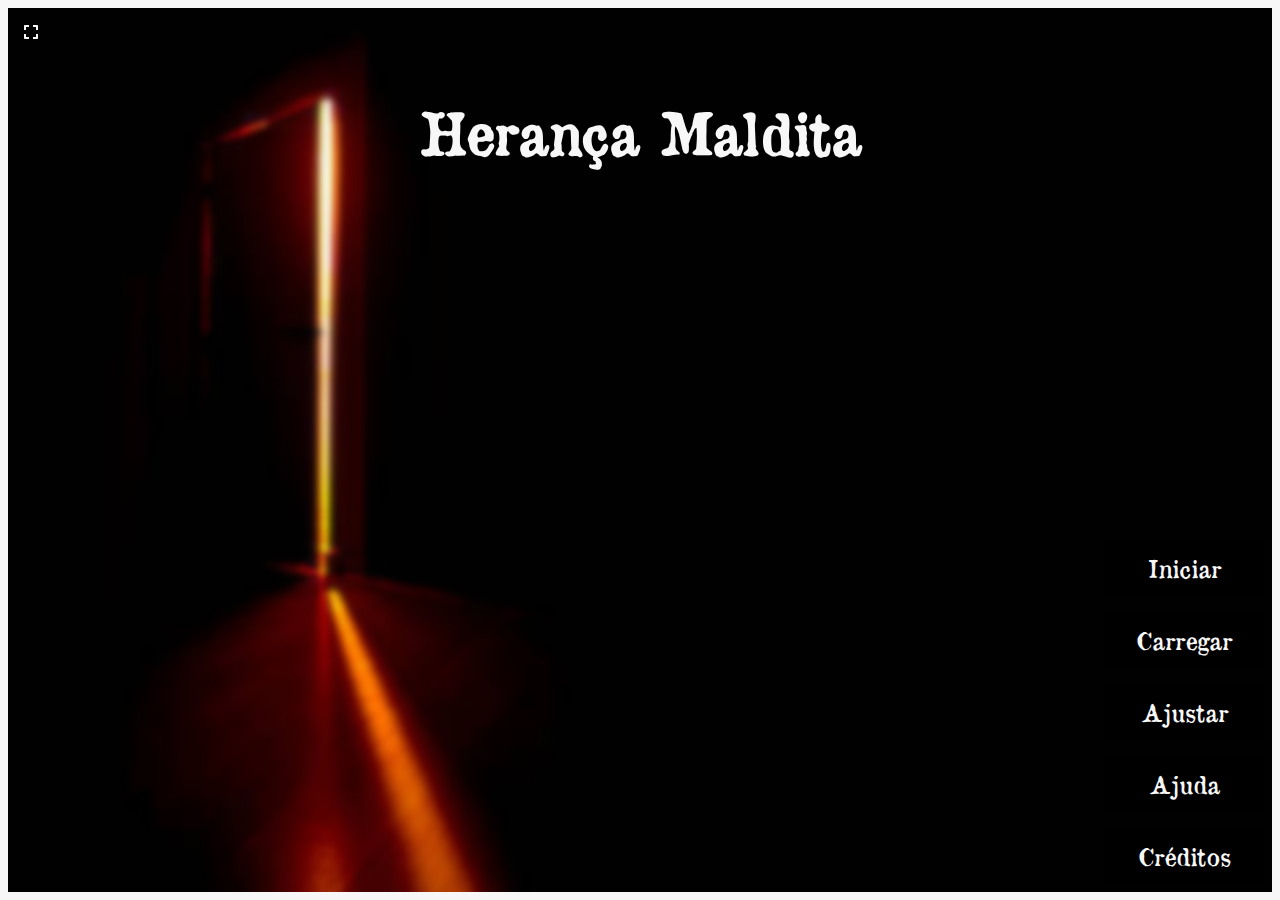
==== commit 947dc513: "🚧 update images and music" ====
--- a/index.html
+++ b/index.html
@@ -109,10 +109,11 @@
 			<language-selection-screen></language-selection-screen>
 			<loading-screen></loading-screen>
 			<main-screen>
-				<main-menu></main-menu>
 				<button class="initial">
 					<i class="fas fa-expand"></i>
 				</button>
+				<h1>Herança Maldita</h1>
+				<main-menu></main-menu>
 			</main-screen>
 			<game-screen>
 				<dialog-log></dialog-log>
--- a/style/main.css
+++ b/style/main.css
@@ -17,9 +17,14 @@
  * ===========================
 **/
 
+@font-face {
+	font-family: OldNewspaperTypes;
+	src: url('../assets/fonts/OldNewspaperTypes.ttf');	
+  }
+
 /* General Style */
 body {
-	font-family: 'Consolas', monospace;	
+	font-family: OldNewspaperTypes;	
 	padding: 8px;
 }
 
@@ -35,7 +40,7 @@
 
 /* General Styling for Menu Screens */
 [data-screen] {
-
+	
 }
 
 /**
@@ -46,8 +51,30 @@
 
 /* Main Menu Styling */
 [data-screen="main"] {
-
-}
+	background-image: url("../assets/ui/door.png");
+	background-color: #000000; /* Used if the image is unavailable */
+	background-position: center; /* Center the image */
+	background-repeat: no-repeat; /* Do not repeat the image */
+	background-size: cover; /* Resize the background image to cover the entire */
+	animation: blink 10s infinite;
+}
+
+@keyframes blink {
+	98% {
+		background-image: url("../assets/ui/door.png");
+	}
+	99% {
+		background-image: url("../assets/ui/door-g.png");
+	}
+	100% {
+		background-image: url("../assets/ui/door.png");
+	}
+}
+
+[data-screen="main"] h1 {
+	color: #f7f7f7;
+	text-shadow: 1px 1px #000000;
+  }
 
 /* Main Menu Buttons Styling */
 [data-screen="main"] button {
@@ -56,6 +83,8 @@
 
 [data-screen="main"] button.initial {	
     all: initial;
+	color: #f7f7f7;
+	margin: 16px;
 }
 
 /**
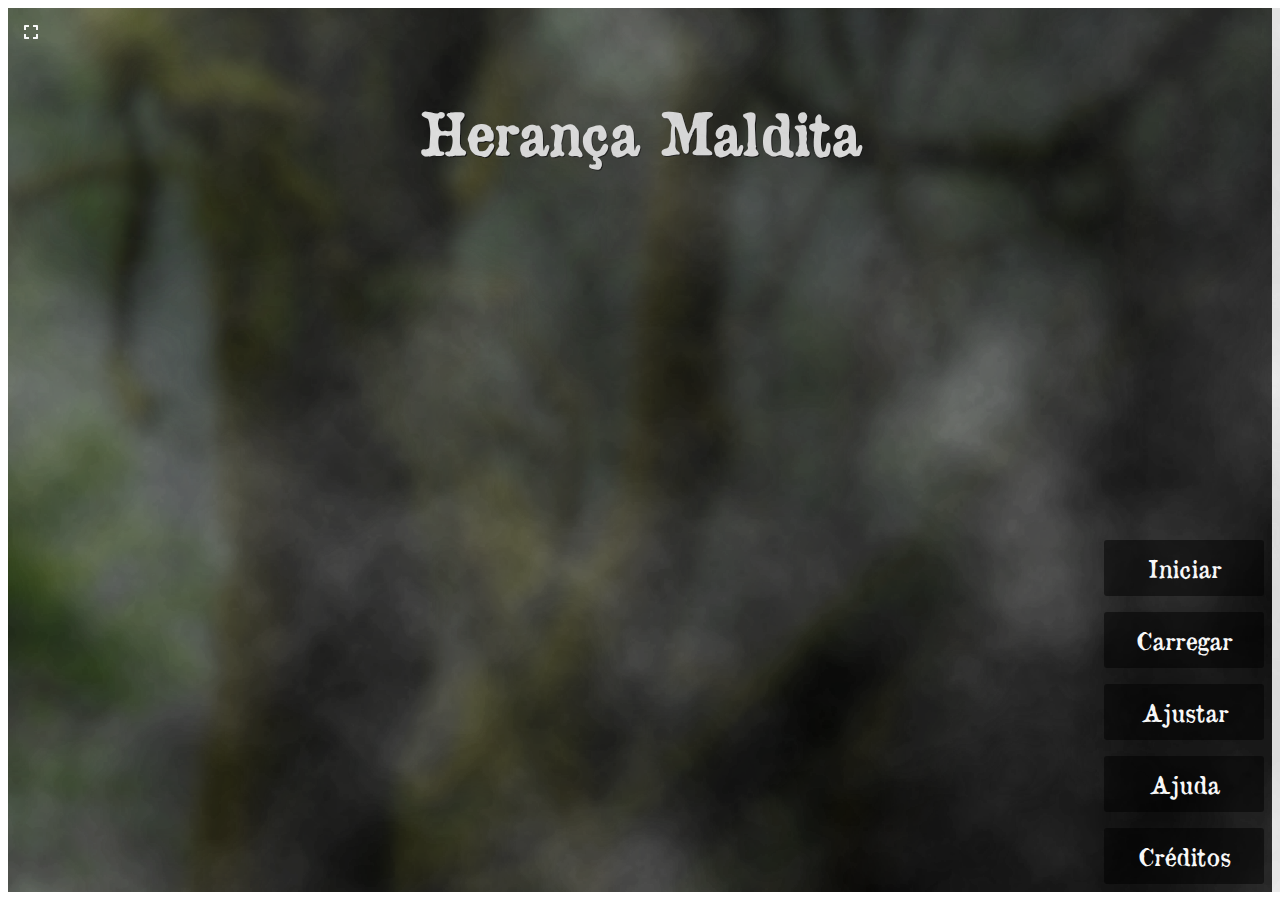
==== commit 1ecded93: "🚧 update images from main menu" ====
--- a/index.html
+++ b/index.html
@@ -109,6 +109,18 @@
 			<language-selection-screen></language-selection-screen>
 			<loading-screen></loading-screen>
 			<main-screen>
+				<div id="fog-layer-1">
+					<div class="image-1"></div>
+					<div class="image-2"></div>
+				</div>
+				<div id="fog-layer-2">
+					<div class="image-1"></div>
+					<div class="image-2"></div>
+				</div>
+				<div id="fog-layer-3">
+					<div class="image-1"></div>
+					<div class="image-2"></div>
+				</div>
 				<button class="initial">
 					<i class="fas fa-expand"></i>
 				</button>
--- a/style/main.css
+++ b/style/main.css
@@ -19,29 +19,25 @@
 
 @font-face {
 	font-family: OldNewspaperTypes;
-	src: url('../assets/fonts/OldNewspaperTypes.ttf');	
-  }
+	src: url('../assets/fonts/OldNewspaperTypes.ttf');
+}
 
 /* General Style */
 body {
-	font-family: OldNewspaperTypes;	
+	font-family: OldNewspaperTypes;
 	padding: 8px;
+	background: rgba(255, 255, 255, 1);
+	overflow-x: hidden;
 }
 
 /* Simple Button styles*/
-button {
-	
-}
+button {}
 
 /* Simple Button Style on Hover */
-button:hover {
-
-}
+button:hover {}
 
 /* General Styling for Menu Screens */
-[data-screen] {
-	
-}
+[data-screen] {}
 
 /**
  * ===========================
@@ -51,40 +47,45 @@
 
 /* Main Menu Styling */
 [data-screen="main"] {
-	background-image: url("../assets/ui/door.png");
-	background-color: #000000; /* Used if the image is unavailable */
-	background-position: center; /* Center the image */
-	background-repeat: no-repeat; /* Do not repeat the image */
-	background-size: cover; /* Resize the background image to cover the entire */
+	background-image: url("../assets/ui/cover.png");
+	background-color: #000000;
+	/* Used if the image is unavailable */
+	background-position: center;
+	/* Center the image */
+	background-repeat: no-repeat;
+	/* Do not repeat the image */
+	background-size: cover;
+	/* Resize the background image to cover the entire */
 	animation: blink 10s infinite;
 }
 
 @keyframes blink {
 	98% {
-		background-image: url("../assets/ui/door.png");
-	}
+		background-image: url("../assets/ui/cover.png");
+	}
+
 	99% {
-		background-image: url("../assets/ui/door-g.png");
-	}
-	100% {
-		background-image: url("../assets/ui/door.png");
+		background-image: url("../assets/ui/cover-1.png");
+	}
+
+	100% {
+		background-image: url("../assets/ui/cover.png");
 	}
 }
 
 [data-screen="main"] h1 {
 	color: #f7f7f7;
 	text-shadow: 1px 1px #000000;
-  }
+}
 
 /* Main Menu Buttons Styling */
-[data-screen="main"] button {
-	
-}
-
-[data-screen="main"] button.initial {	
-    all: initial;
+[data-screen="main"] button {}
+
+[data-screen="main"] button.initial {
+	all: initial;
 	color: #f7f7f7;
 	margin: 16px;
+	z-index: 0;
 }
 
 /**
@@ -94,24 +95,16 @@
 **/
 
 /* Slots Style */
-[data-component="save-slot"] figure {
-
-}
+[data-component="save-slot"] figure {}
 
 /* Slot's Image Style */
-[data-component="save-slot"] img {
-
-}
+[data-component="save-slot"] img {}
 
 /* Slots Title Style */
-[data-component="save-slot"] figcaption {
-
-}
+[data-component="save-slot"] figcaption {}
 
 /* Slots Delete Button Style */
-[data-component="save-slot"] button {
-
-}
+[data-component="save-slot"] button {}
 
 /**
  * ===========================
@@ -125,9 +118,7 @@
 }
 
 /* Choice Button Style on Hover */
-[data-component="choice-container"] button:hover {
-
-}
+[data-component="choice-container"] button:hover {}
 
 /* Text Box styling */
 [data-component="text-box"] {
@@ -136,24 +127,16 @@
 }
 
 /* Character Name Style */
-[data-ui="who"] {
-
-}
+[data-ui="who"] {}
 
 /* Style for Centered Text */
-[data-component="centered-dialog"] {
-
-}
+[data-component="centered-dialog"] {}
 
 /* Character Images Styles */
-[data-screen="game"] [data-character] {
-
-}
+[data-screen="game"] [data-character] {}
 
 /* Other Images Styles */
-[data-screen="game"] [data-image] {
-
-}
+[data-screen="game"] [data-image] {}
 
 /**
  * ===========================
@@ -164,24 +147,16 @@
 /* These styles are applied to the Mobile version of the Quick Menu */
 
 /* Quick Menu Style */
-[data-component="quick-menu"] {
-
-}
+[data-component="quick-menu"] {}
 
 /* Quick Menu Buttons Style */
-[data-component="quick-menu"] span {
-
-}
+[data-component="quick-menu"] span {}
 
 /* Quick Menu Buttons Style on Hover */
-[data-component="quick-menu"] span:hover {
-
-}
+[data-component="quick-menu"] span:hover {}
 
 /* Quick Menu Buttons Icon Style */
-[data-component="quick-menu"] > span > .fa {
-
-}
+[data-component="quick-menu"]>span>.fa {}
 
 /**
  * ===========================
@@ -190,85 +165,376 @@
 **/
 
 /* Use the background property to set a color for these */
-input[type=range]:focus::-webkit-slider-runnable-track {
-
-}
-
-input[type=range]::-webkit-slider-runnable-track {
-
-}
-
-input[type=range]:focus::-ms-fill-upper {
-
-}
-
-input[type=range]:focus::-ms-fill-lower {
-
-}
-
-input[type=range]::-moz-range-track {
-
-}
-
-input[type=range]::-ms-fill-lower {
-
-}
-
-input[type=range]::-ms-fill-upper {
-
-}
+input[type=range]:focus::-webkit-slider-runnable-track {}
+
+input[type=range]::-webkit-slider-runnable-track {}
+
+input[type=range]:focus::-ms-fill-upper {}
+
+input[type=range]:focus::-ms-fill-lower {}
+
+input[type=range]::-moz-range-track {}
+
+input[type=range]::-ms-fill-lower {}
+
+input[type=range]::-ms-fill-upper {}
 
 /** Medium Screens, Phablets (601px) **/
 @media screen and (min-width: 37.56255em) {
 	/* Styles for the desktop version of the Quick Menu */
 
 	/* Quick Menu Style */
-	[data-component="quick-menu"] {
-
-	}
+	[data-component="quick-menu"] {}
 
 	/* Quick Menu Buttons Style */
-	[data-component="quick-menu"] span {
-
-	}
+	[data-component="quick-menu"] span {}
 
 	/* Quick Menu Buttons Style on Hover */
-	[data-component="quick-menu"] span:hover {
-
-	}
+	[data-component="quick-menu"] span:hover {}
 }
 
 /** Medium Devices, Tablets (992px)**/
-@media screen and (min-width: 62em) {
-
-}
+@media screen and (min-width: 62em) {}
 
 /** HD Screen, Large Devices, Wide Screens, Desktop (1200px) **/
-@media screen and (min-width: 75em) {
-
-}
+@media screen and (min-width: 75em) {}
 
 /** Full HD Screen, Large Devices, Wide Screens, Large Desktops (1920px) **/
-@media screen and (min-width: 120em) {
-
-}
+@media screen and (min-width: 120em) {}
 
 /** Retina Screen , Large Devices, Wide Screens(2560px) **/
-@media screen and (min-width: 160em) {
-
-}
+@media screen and (min-width: 160em) {}
 
 /** 4k Screens, Large Devices, Wide Screens (3840px) **/
-@media screen and (min-width: 240em) {
-
-}
+@media screen and (min-width: 240em) {}
 
 /** 5k Screens, Large Devices, Wide Screens (5000px) **/
-@media screen and (min-width: 312.5em) {
-
-}
+@media screen and (min-width: 312.5em) {}
 
 /** 8k Screens, Large Devices, Wide Screens (8000px) **/
-@media screen and (min-width: 500em) {
-
-}
+@media screen and (min-width: 500em) {}
+
+/** Fog **/
+#fog-layer-1,
+#fog-layer-2,
+#fog-layer-3 {
+	height: 100%;
+	position: absolute;
+	width: 200%;
+}
+
+#fog-layer-1 .image-1,
+#fog-layer-1 .image-2,
+#fog-layer-2 .image-1,
+#fog-layer-2 .image-2,
+#fog-layer-3 .image-1,
+#fog-layer-3 .image-2 {
+	float: left;
+	height: 100%;
+	width: 50%;
+}
+
+#fog-layer-1 {
+	-webkit-animation: fog-layer-1-opacity 10s linear infinite, fog-layer-moveme 15s linear infinite;
+	-moz-animation: fog-layer-1-opacity 10s linear infinite, fog-layer-moveme 15s linear infinite;
+	animation: fog-layer-1-opacity 10s linear infinite, fog-layer-moveme 15s linear infinite;
+}
+
+#fog-layer-2,
+#fog-layer-3 {
+	-webkit-animation: fog-layer-2-opacity 21s linear infinite, fog-layer-moveme 13s linear infinite;
+	-moz-animation: fog-layer-2-opacity 21s linear infinite, fog-layer-moveme 13s linear infinite;
+	animation: fog-layer-2-opacity 21s linear infinite, fog-layer-moveme 13s linear infinite;
+}
+
+/** Moving Fog **/
+#fog-layer-1 .image-1,
+#fog-layer-1 .image-2 {
+	background: url("../assets/ui/fog-1.png") center center/cover no-repeat transparent;
+}
+
+#fog-layer-2 .image-1,
+#fog-layer-2 .image-2,
+#fog-layer-3 .image-1,
+#fog-layer-3 .image-2 {
+	background: url("../assets/ui/fog-2.png") center center/cover no-repeat transparent;
+}
+
+/** Keyframe Layer 1 **/
+@-webkit-keyframes fog-layer-1-opacity {
+	0% {
+		opacity: .1;
+	}
+	22% {
+		opacity: .5;
+	}
+	40% {
+		opacity: .28;
+	}
+	58% {
+		opacity: .4;
+	}
+	80% {
+		opacity: .16;
+	}
+	100% {
+		opacity: .1;
+	}
+}
+
+@-moz-keyframes fog-layer-1-opacity {
+	0% {
+		opacity: .1;
+	}
+	22% {
+		opacity: .5;
+	}
+	40% {
+		opacity: .28;
+	}
+	58% {
+		opacity: .4;
+	}
+	80% {
+		opacity: .16;
+	}
+	100% {
+		opacity: .1;
+	}
+}
+
+@-o-keyframes fog-layer-1-opacity {
+	0% {
+		opacity: .1;
+	}
+	22% {
+		opacity: .5;
+	}
+	40% {
+		opacity: .28;
+	}
+	58% {
+		opacity: .4;
+	}
+	80% {
+		opacity: .16;
+	}
+	100% {
+		opacity: .1;
+	}
+}
+
+@keyframes fog-layer-1-opacity {
+	0% {
+		opacity: .1;
+	}
+	22% {
+		opacity: .5;
+	}
+	40% {
+		opacity: .28;
+	}
+	58% {
+		opacity: .4;
+	}
+	80% {
+		opacity: .16;
+	}
+	100% {
+		opacity: .1;
+	}
+}
+
+/** Keyframe Layer 2 **/
+@-webkit-keyframes fog-layer-2-opacity {
+	0% {
+		opacity: .5;
+	}
+	25% {
+		opacity: .2;
+	}
+	50% {
+		opacity: .1;
+	}
+	80% {
+		opacity: .3;
+	}
+	100% {
+		opacity: .5;
+	}
+}
+
+@-moz-keyframes fog-layer-2-opacity {
+	0% {
+		opacity: .5;
+	}
+	25% {
+		opacity: .2;
+	}
+	50% {
+		opacity: .1;
+	}
+	80% {
+		opacity: .3;
+	}
+	100% {
+		opacity: .5;
+	}
+}
+
+@-o-keyframes fog-layer-2-opacity {
+	0% {
+		opacity: .5;
+	}
+	25% {
+		opacity: .2;
+	}
+	50% {
+		opacity: .1;
+	}
+	80% {
+		opacity: .3;
+	}
+	100% {
+		opacity: .5;
+	}
+}
+
+@keyframes fog-layer-2-opacity {
+	0% {
+		opacity: .5;
+	}
+	25% {
+		opacity: .2;
+	}
+	50% {
+		opacity: .1;
+	}
+	80% {
+		opacity: .3;
+	}
+	100% {
+		opacity: .5;
+	}
+}
+
+/** Keyframe Layer 3 **/
+@-webkit-keyframes fog-layer-3-opacity {
+	0% {
+		opacity: .8
+	}
+	27% {
+		opacity: .2;
+	}
+	52% {
+		opacity: .6;
+	}
+	68% {
+		opacity: .3;
+	}
+	100% {
+		opacity: .8;
+	}
+}
+
+@-moz-keyframes fog-layer-3-opacity {
+	0% {
+		opacity: .8
+	}
+	27% {
+		opacity: .2;
+	}
+	52% {
+		opacity: .6;
+	}
+	68% {
+		opacity: .3;
+	}
+	100% {
+		opacity: .8;
+	}
+}
+
+@-o-keyframes fog-layer-3-opacity {
+	0% {
+		opacity: .8
+	}
+	27% {
+		opacity: .2;
+	}
+	52% {
+		opacity: .6;
+	}
+	68% {
+		opacity: .3;
+	}
+	100% {
+		opacity: .8;
+	}
+}
+
+@keyframes fog-layer-3-opacity {
+	0% {
+		opacity: .8;
+	}
+	27% {
+		opacity: .2;
+	}
+	52% {
+		opacity: .6;
+	}
+	68% {
+		opacity: .3;
+	}
+	100% {
+		opacity: .8;
+	}
+}
+
+/** Keyframe moveMe **/
+@-webkit-keyframes fog-layer-moveme {
+	0% {
+		left: 0;
+	}
+	100% {
+		left: -100%;
+	}
+}
+
+@-moz-keyframes fog-layer-moveme {
+	0% {
+		left: 0;
+	}
+	100% {
+		left: -100%;
+	}
+}
+
+@-o-keyframes fog-layer-moveme {
+	0% {
+		left: 0;
+	}
+	100% {
+		left: -100%;
+	}
+}
+
+@keyframes fog-layer-moveme {
+	0% {
+		left: 0;
+	}
+	100% {
+		left: -100%;
+	}
+}
+
+@media only screen and (min-width: 280px) and (max-width: 767px) {
+	#fog-layer-1 .image-1,
+	#fog-layer-1 .image-2,
+	#fog-layer-2 .image-1,
+	#fog-layer-2 .image-2,
+	#fog-layer-3 .image-1,
+	#fog-layer-3 .image-2 {
+		width: 100%;
+	}
+}